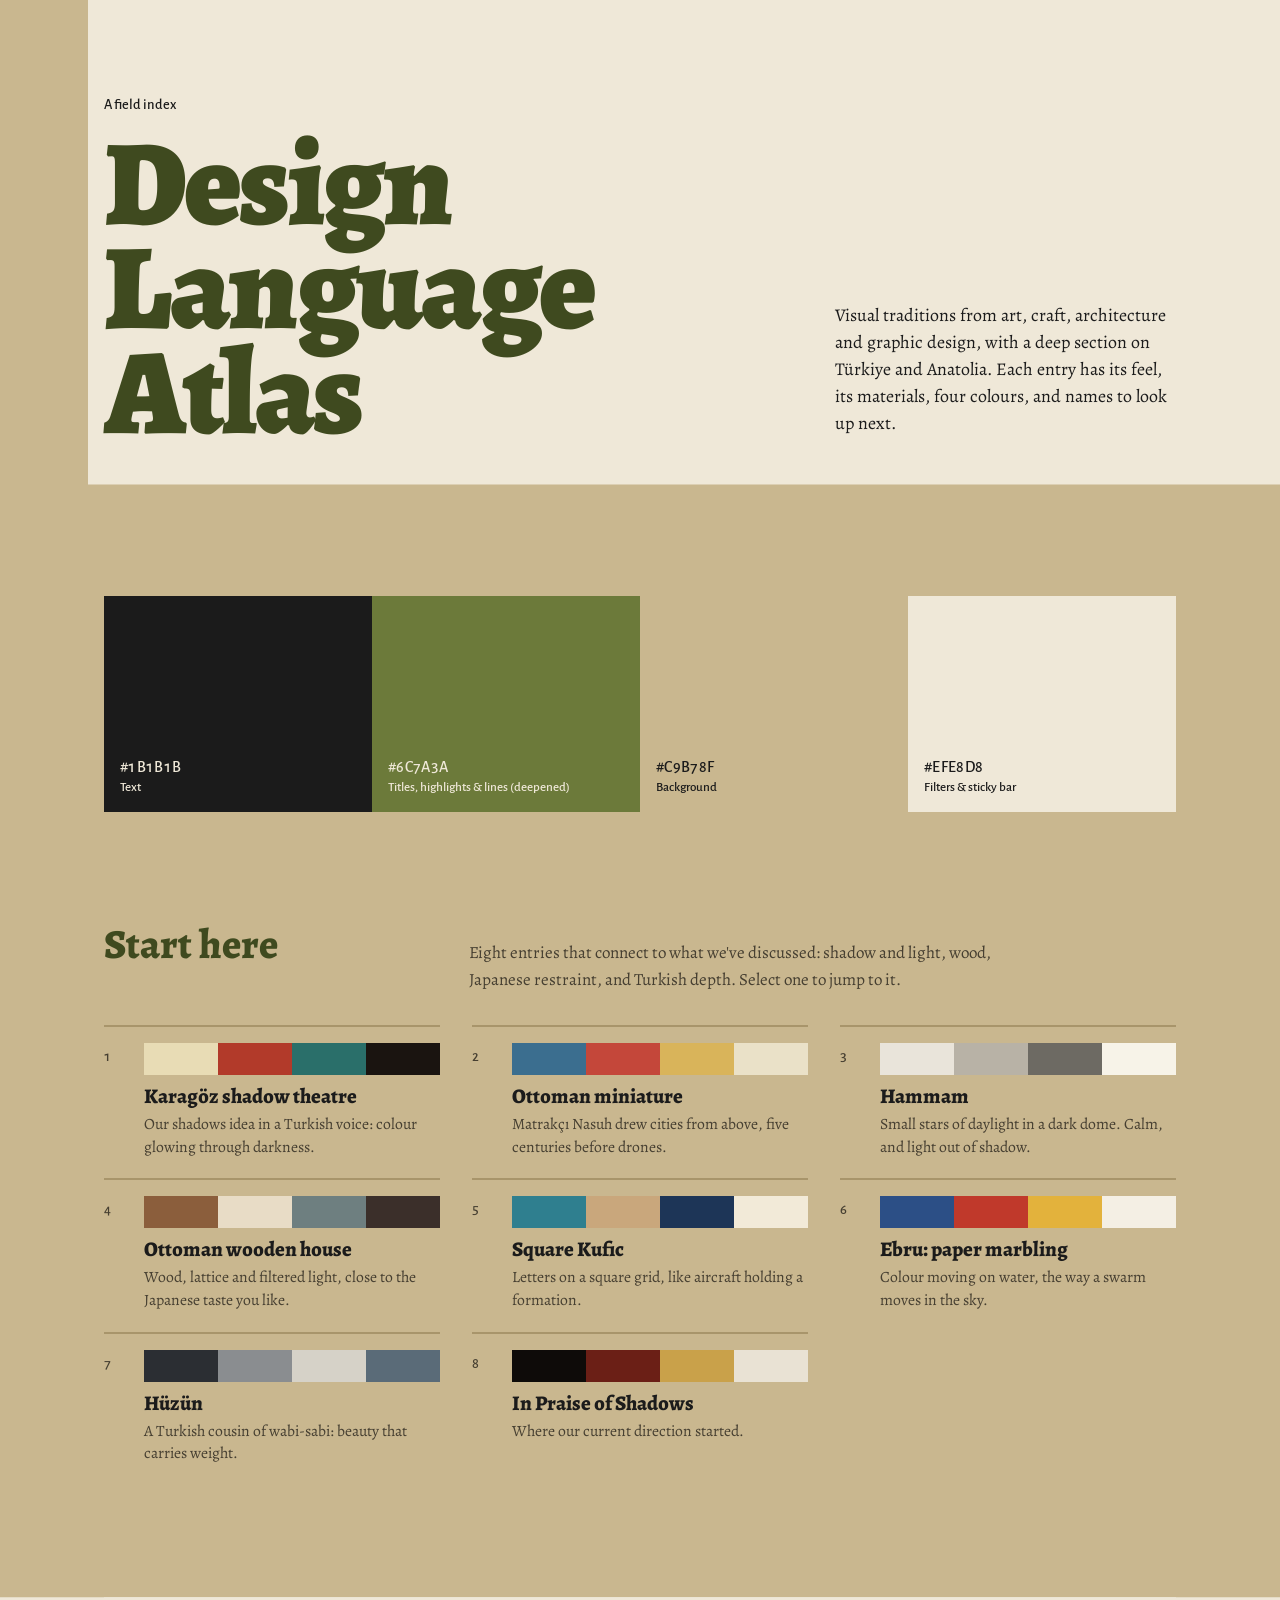
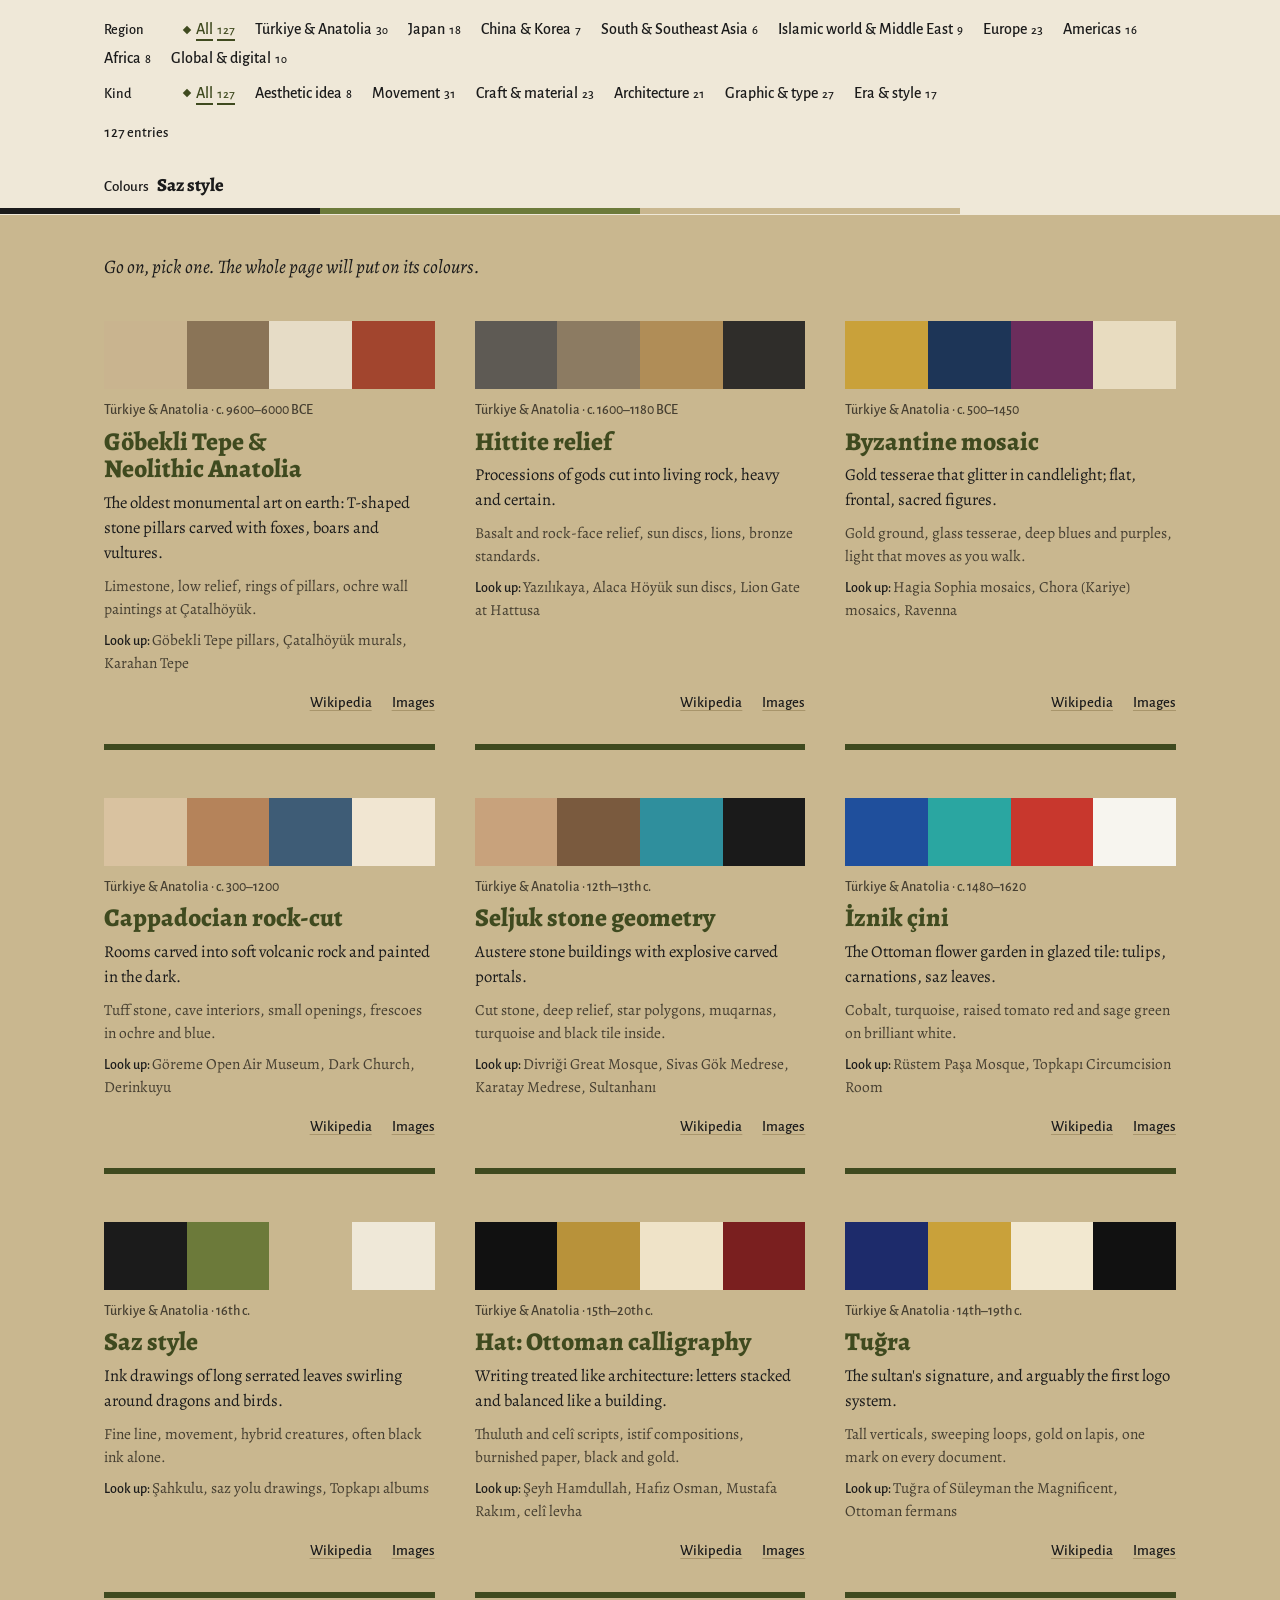
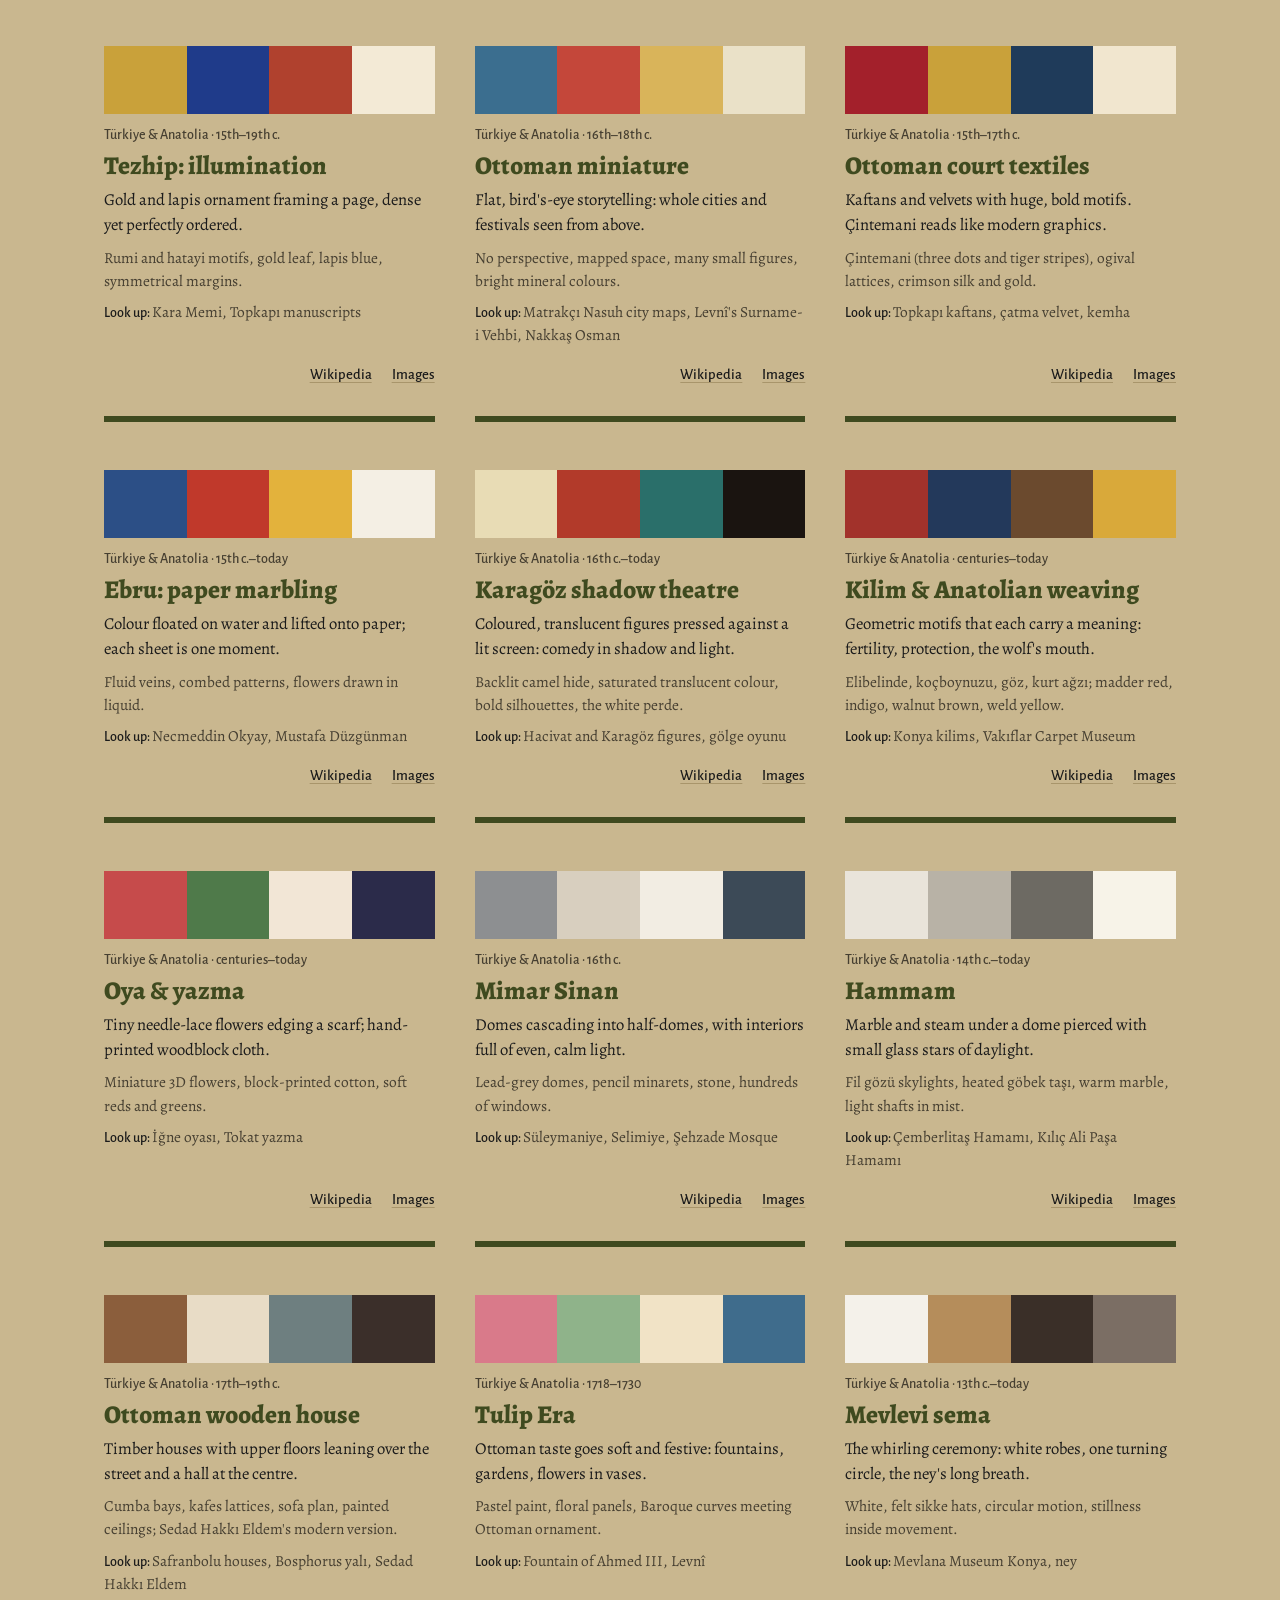
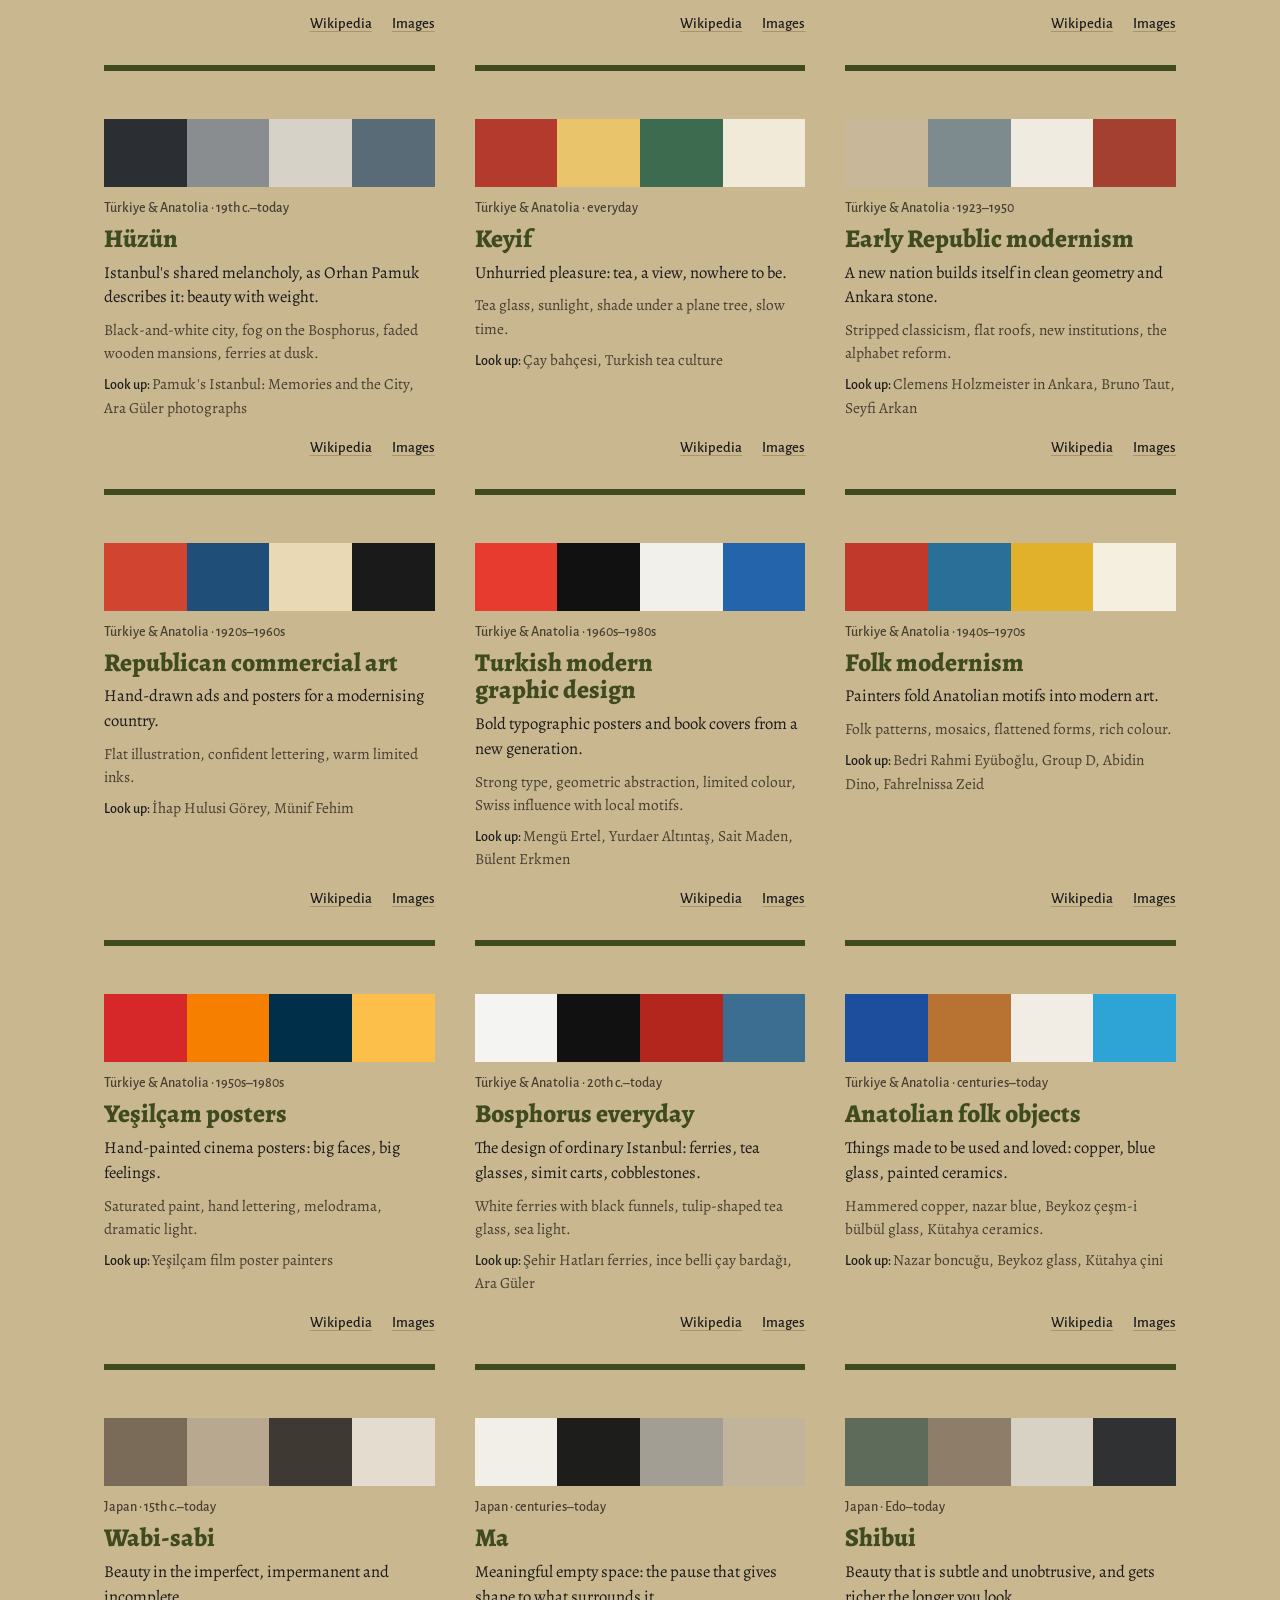
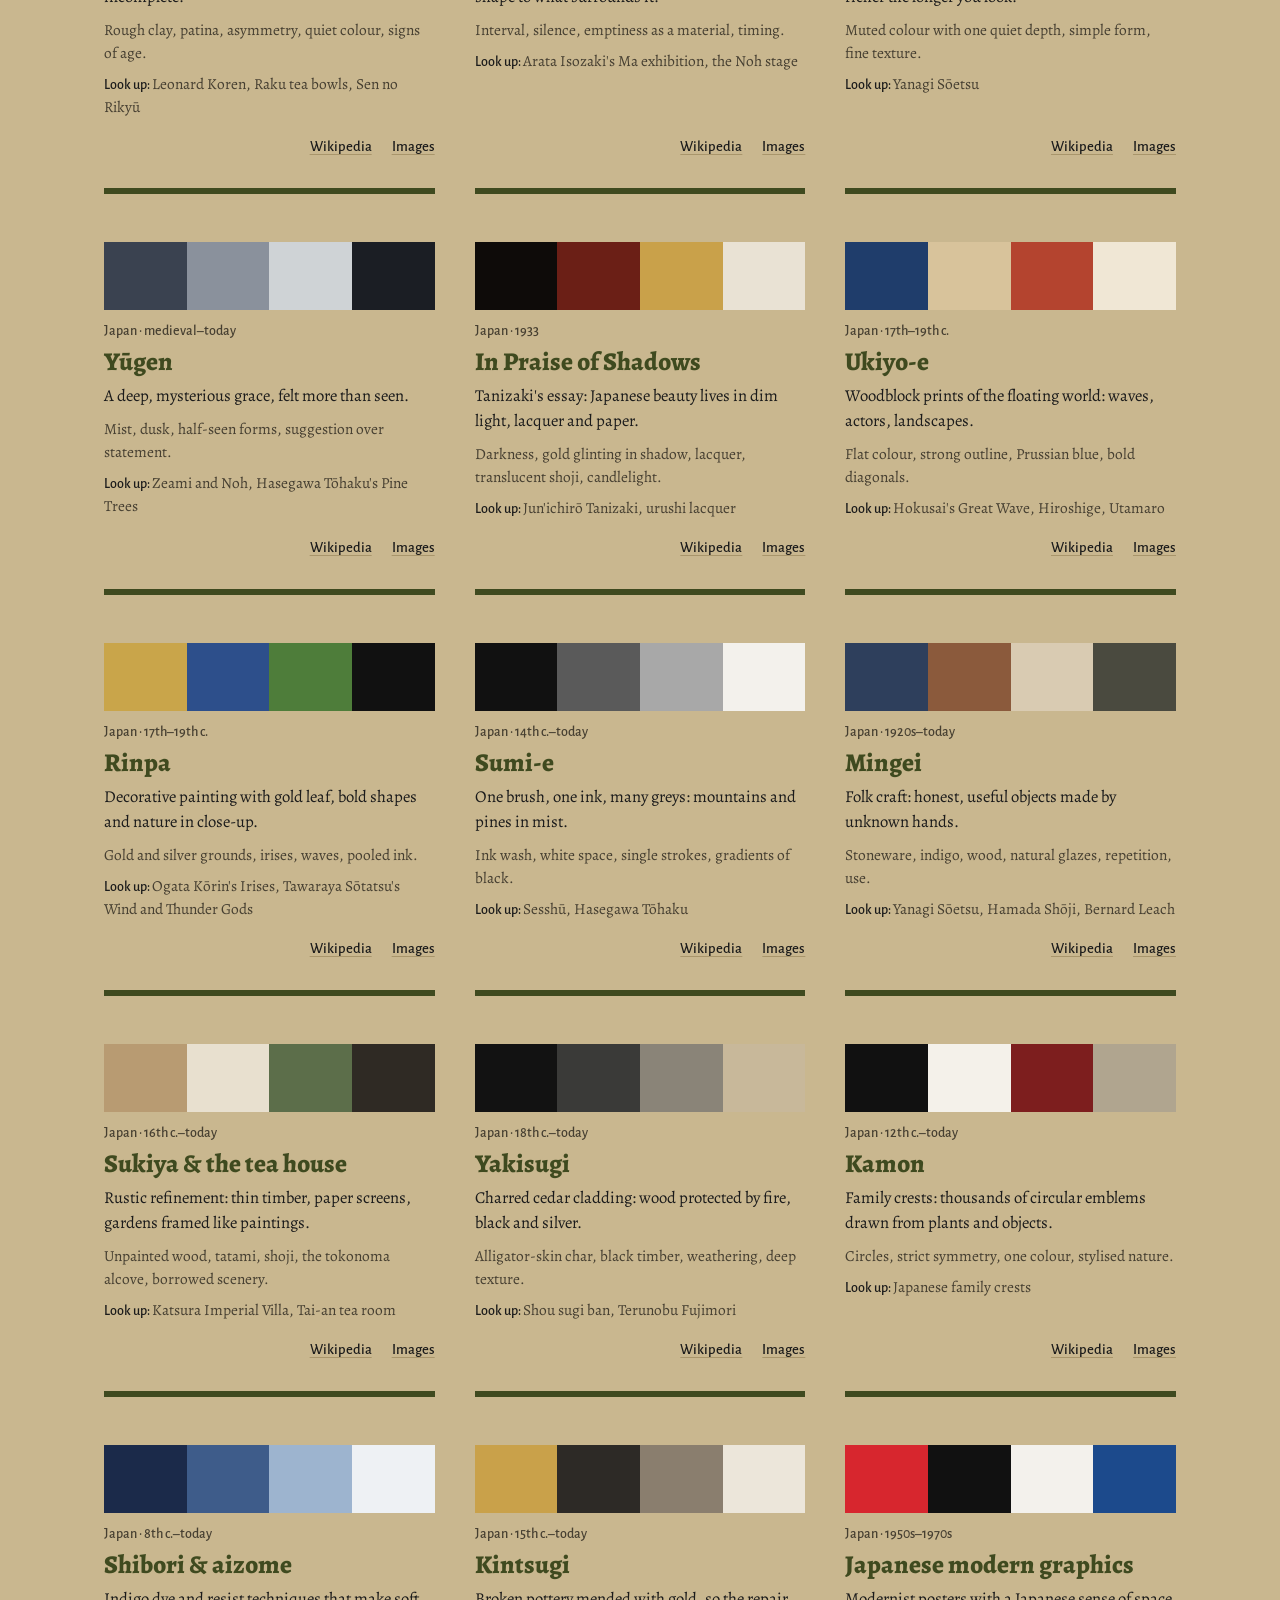
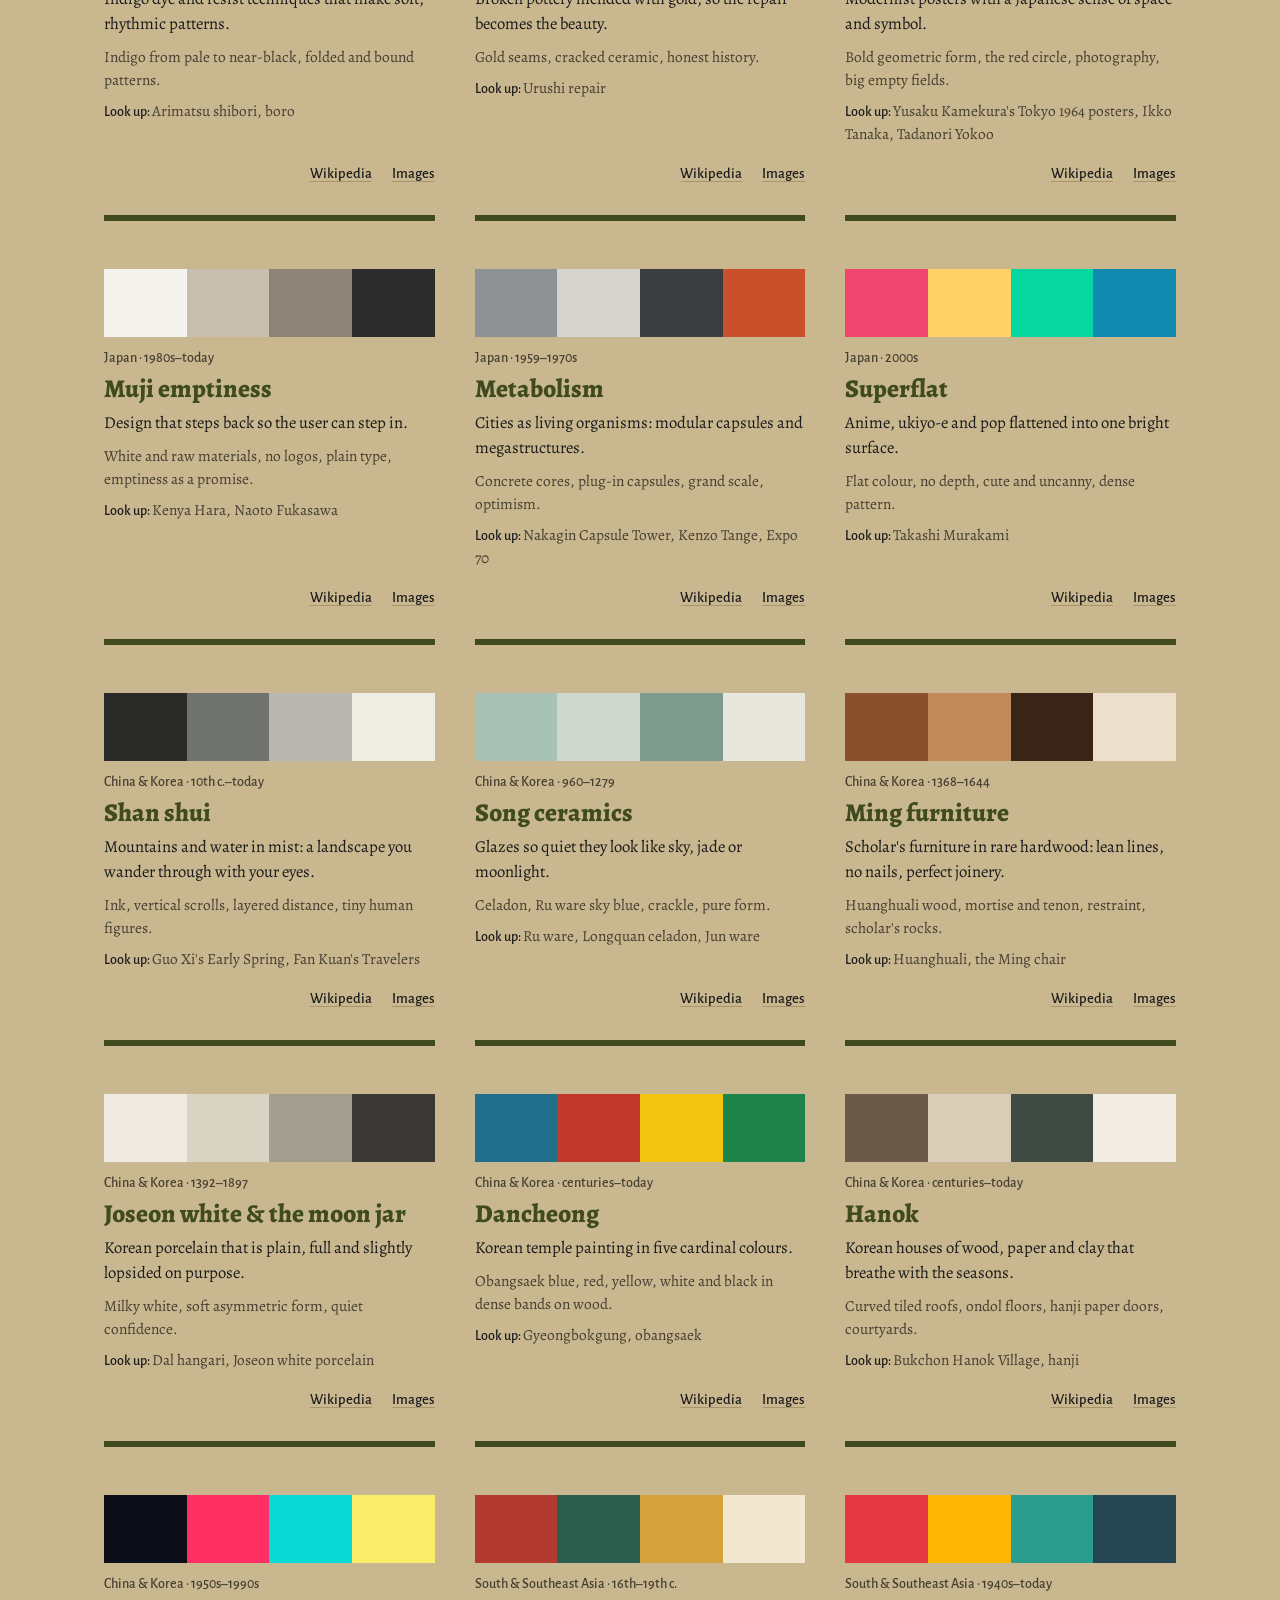
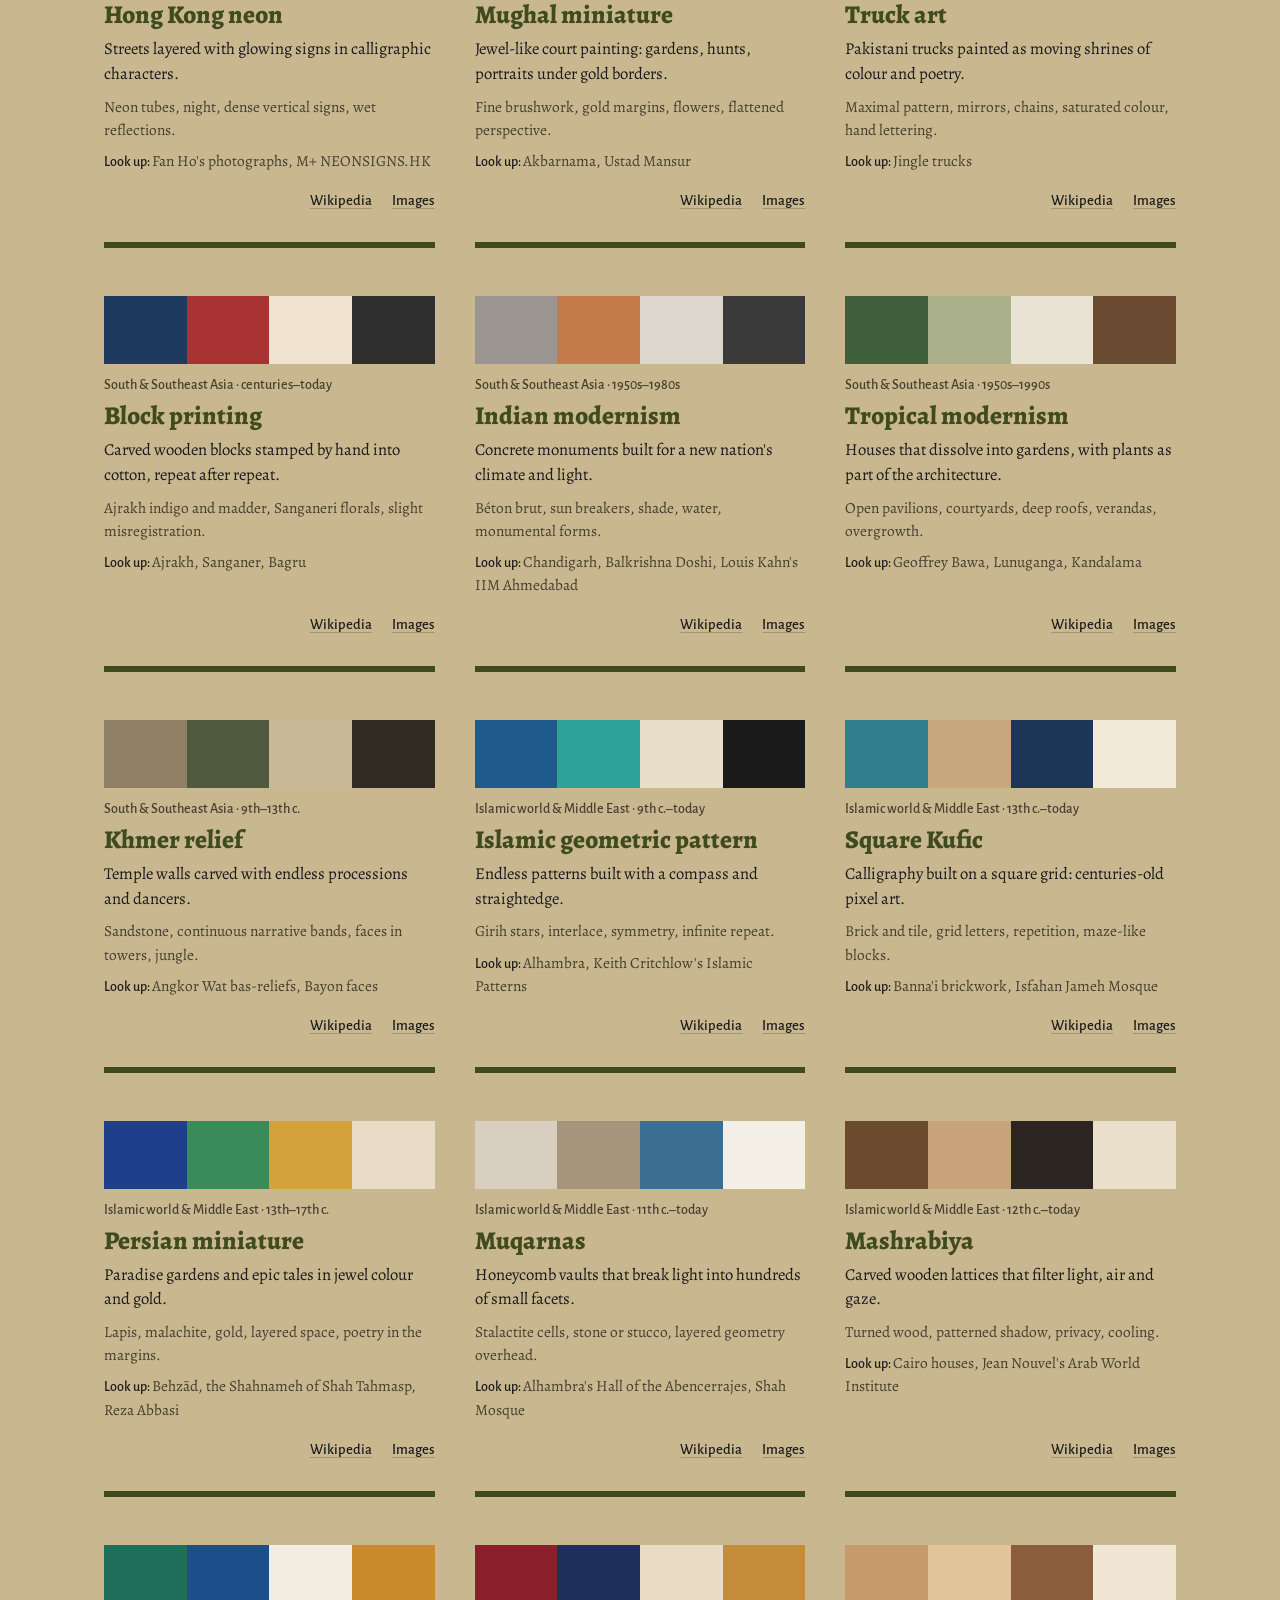
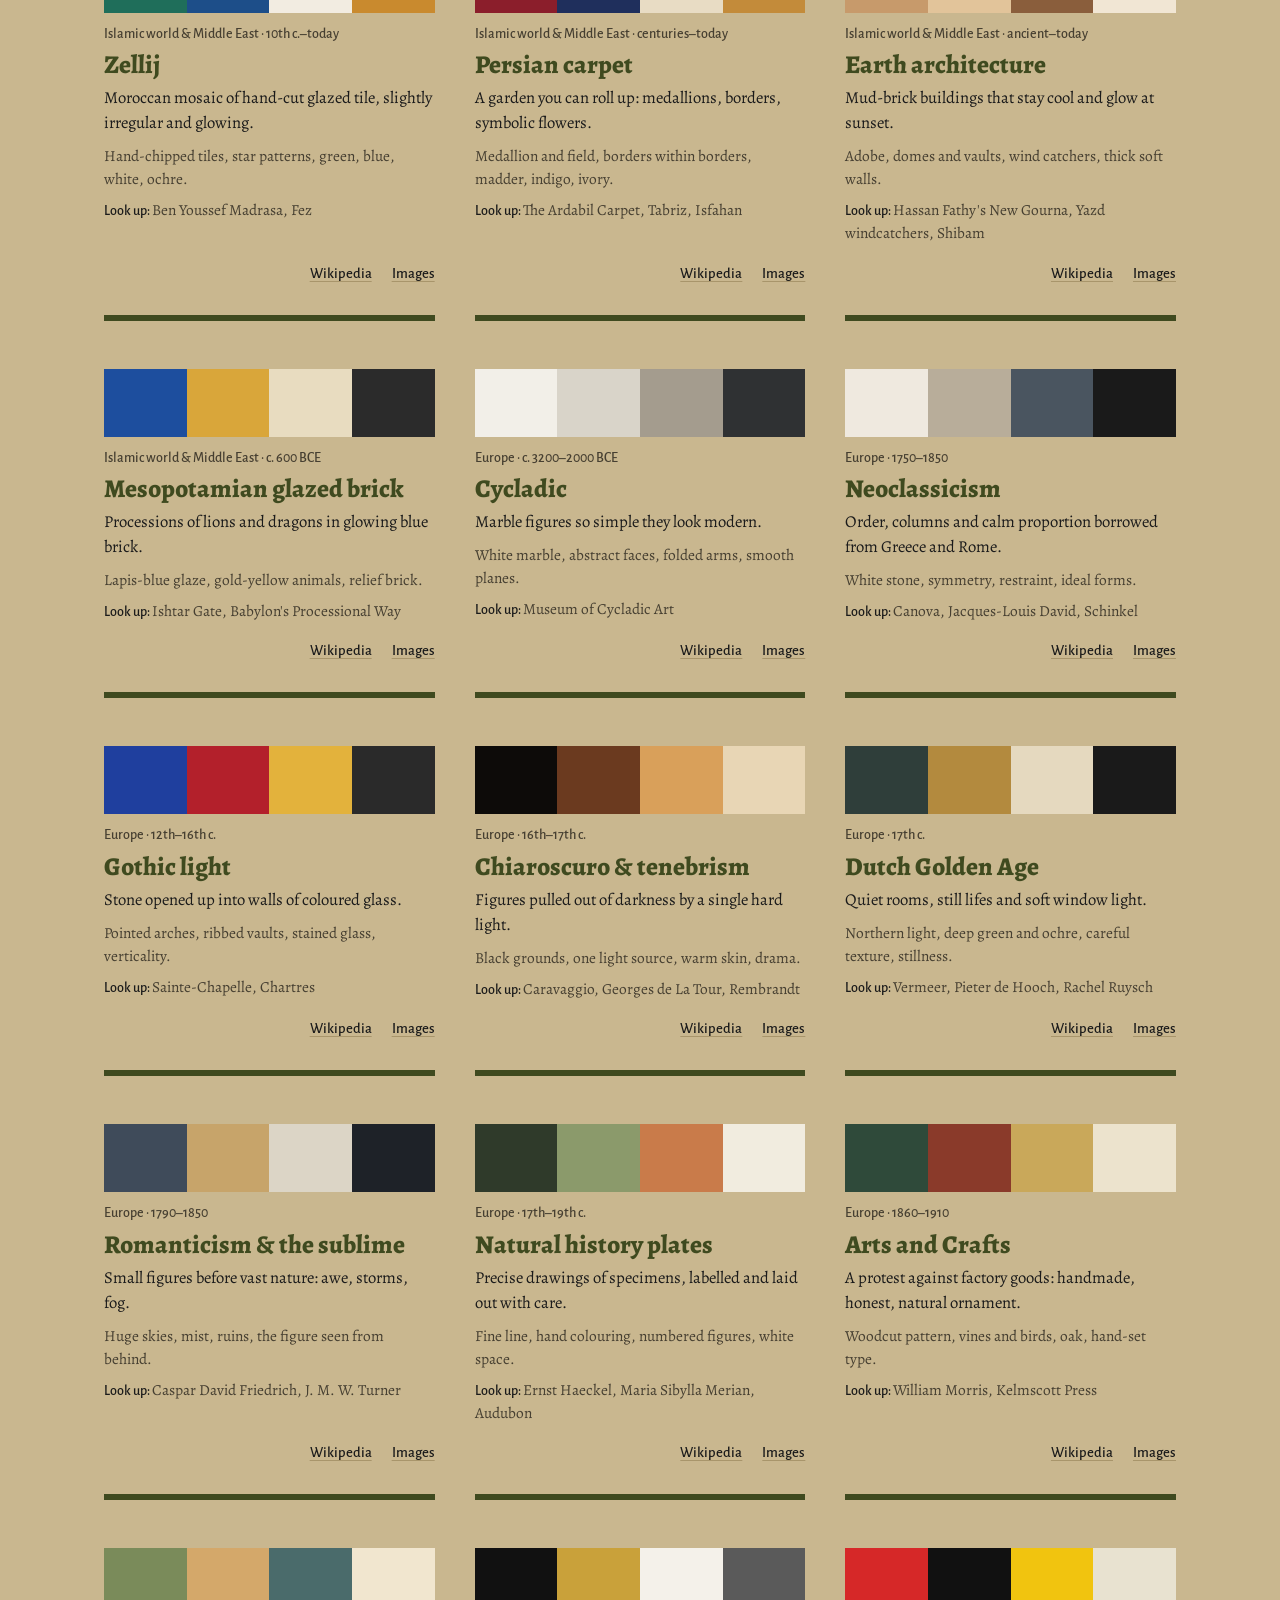
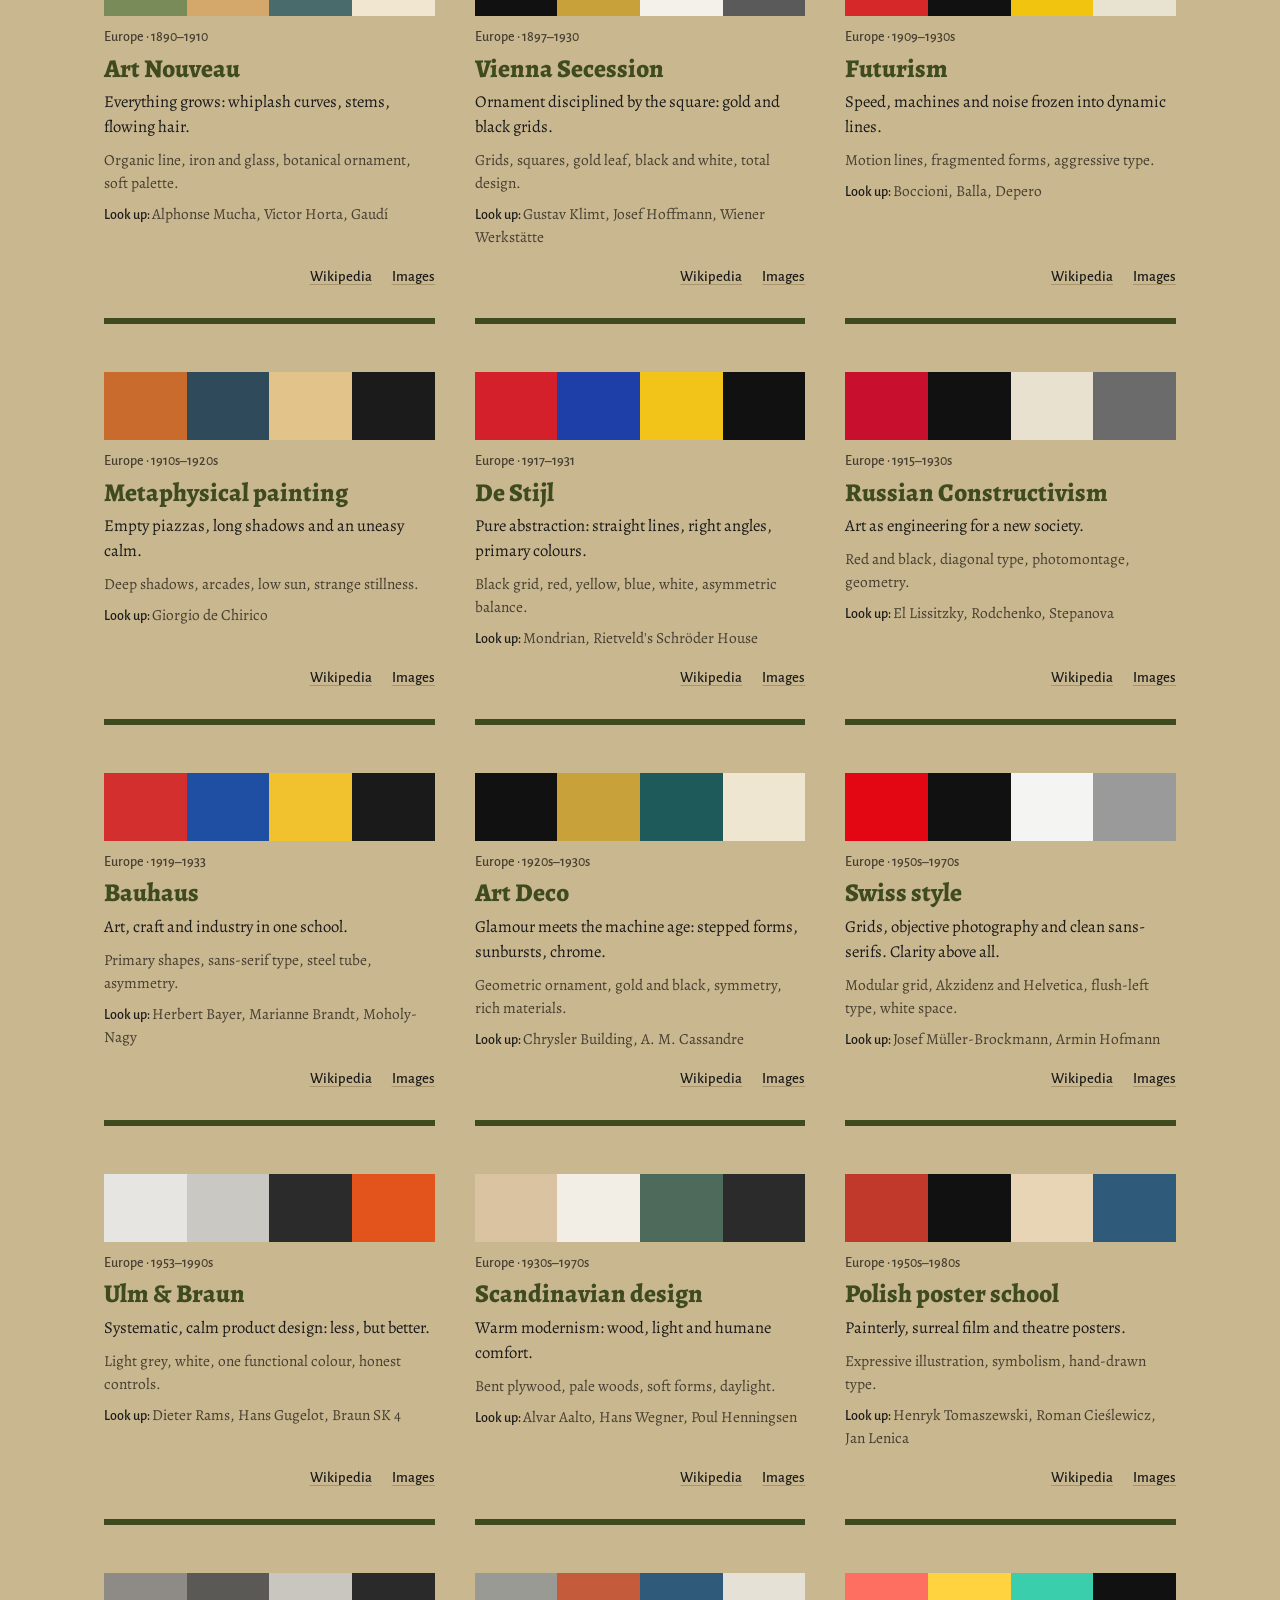
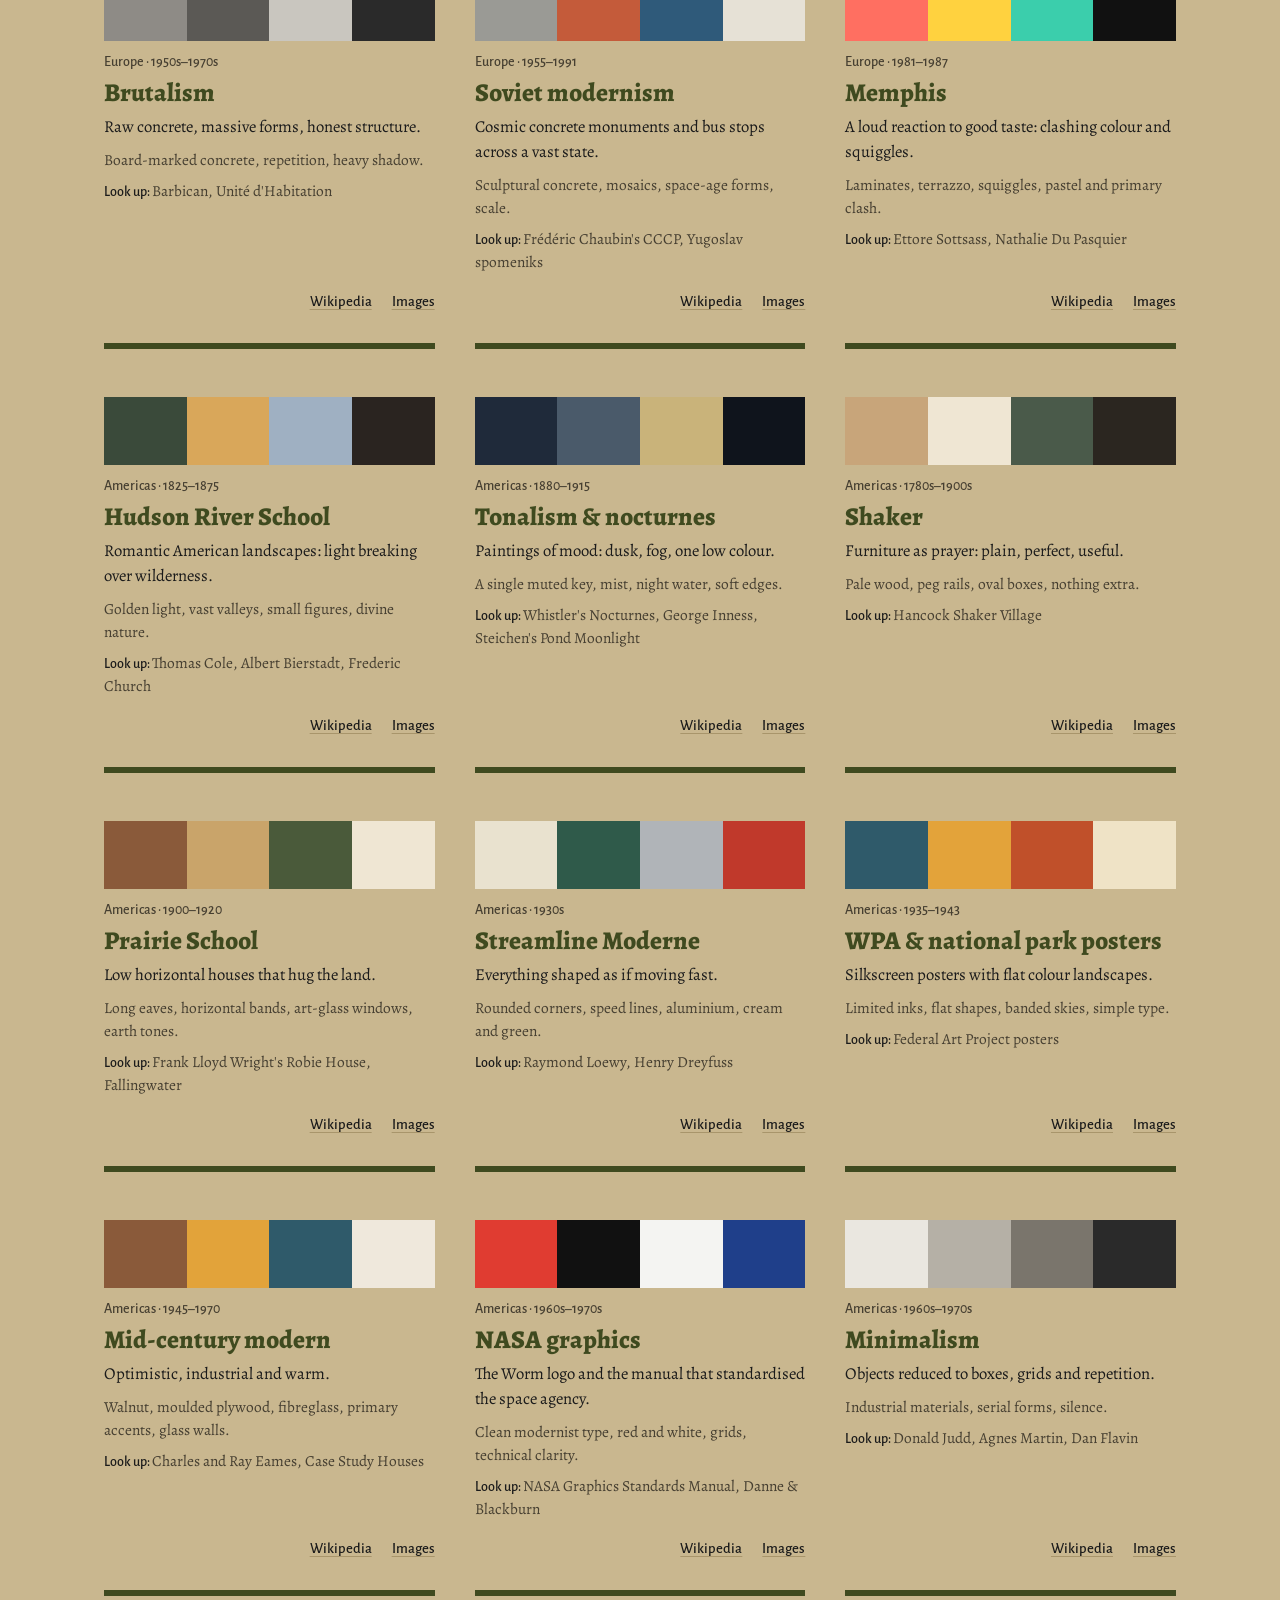
==== index.html @ 3cc7e914 "first commit" ====
<!doctype html>
<html lang="en">
<head>
<meta charset="utf-8">
<meta name="viewport" content="width=device-width, initial-scale=1">
<title>Design Language Atlas</title>
<link rel="preconnect" href="https://fonts.googleapis.com">
<link rel="preconnect" href="https://fonts.gstatic.com" crossorigin>
<link rel="stylesheet" href="https://fonts.googleapis.com/css2?family=Alegreya:wght@400;800;900&family=Alegreya+Sans:wght@500&display=swap">
<link rel="stylesheet" href="style.css?v=20261003c">
</head>
<body>


<div class="wrap">
  <header class="intro">
    <p class="eyebrow">A field index</p>
    <h1>Design Language Atlas</h1>
    <p>Visual traditions from art, craft, architecture and graphic design, with a deep section on Türkiye and Anatolia. Each entry has its feel, its materials, four colours, and names to look up next.</p>
  </header>

  <section class="band" aria-label="Current palette">
    <div class="band-swatches" id="band"></div>
  </section>

  <section class="shelf" aria-labelledby="shelf-title">
    <div class="shelf-head">
      <h2 id="shelf-title">Start here</h2>
      <p>Eight entries that connect to what we've discussed: shadow and light, wood, Japanese restraint, and Turkish depth. Select one to jump to it.</p>
    </div>
    <ul class="picks" id="picks"></ul>
  </section>

  <section class="browse" aria-label="All entries">
    <div class="controls">
      <div class="row" id="regions" role="group" aria-label="Region"><span class="row-label">Region</span></div>
      <div class="row" id="kinds" role="group" aria-label="Kind"><span class="row-label">Kind</span></div>
      <div class="count-row">
        <span class="count" id="count" aria-live="polite"></span>
      </div>
    </div>
    <!-- Sits under the filters, then sticks to the top while you scroll the entries -->
    <div class="bar" id="bar">
      <div class="bar-inner">
        <div class="bar-left">
          <span class="bar-palette"><span class="bar-label">Colours</span> <b id="palette-name">Saz style</b></span>
          <button type="button" class="bar-btn" id="bar-filters-btn" aria-expanded="false" aria-controls="bar-filters">Filters</button>
          <button type="button" class="bar-btn" id="filters-reset" hidden>Reset filters</button>
        </div>
        <!-- Far from the Filters button on purpose, so the two are not mixed up on touch screens -->
        <button type="button" class="bar-btn" id="to-top">To top</button>
      </div>
      <div class="bar-filters" id="bar-filters" hidden>
        <div class="bar-filters-inner">
          <div class="row" id="regions2" role="group" aria-label="Region"><span class="row-label">Region</span></div>
          <div class="row" id="kinds2" role="group" aria-label="Kind"><span class="row-label">Kind</span></div>
          <div class="count-row"><span class="count" id="count2"></span></div>
        </div>
      </div>
      <div class="rail" id="rail" aria-hidden="true"></div>
    </div>
    <p class="hint">Go on, pick one. The whole page will put on its colours.</p>
    <ul class="grid" id="grid"></ul>
    <p class="empty" id="empty" hidden>Nothing matches. <button type="button" id="reset">Clear filters</button></p>
  </section>

  <section class="more" aria-labelledby="more-title">
    <h2 id="more-title">Keep exploring</h2>
    <div class="more-cols">
      <div>
        <h3>Collections and boards</h3>
        <ul>
          <li><a href="https://www.are.na" target="_blank" rel="noopener">Are.na</a><span>Slow, research-style mood boards. Follow channels by designers you like.</span></li>
          <li><a href="https://www.cosmos.so" target="_blank" rel="noopener">Cosmos</a><span>Visual bookmarking with good taste in its feeds.</span></li>
          <li><a href="https://publicdomainreview.org" target="_blank" rel="noopener">The Public Domain Review</a><span>Odd and beautiful historical images, all free to use.</span></li>
          <li><a href="https://artsandculture.google.com" target="_blank" rel="noopener">Google Arts &amp; Culture</a><span>High-resolution museum collections, including many Turkish museums.</span></li>
          <li><a href="https://www.metmuseum.org/art/collection" target="_blank" rel="noopener">The Met collection</a><span>Open-access images; strong Islamic and Japanese departments.</span></li>
          <li><a href="https://collection.cooperhewitt.org" target="_blank" rel="noopener">Cooper Hewitt collection</a><span>Design objects, textiles and posters, searchable by colour.</span></li>
        </ul>
      </div>
      <div>
        <h3>Type and graphics</h3>
        <ul>
          <li><a href="https://fontsinuse.com" target="_blank" rel="noopener">Fonts In Use</a><span>Real typography archived by era, style and industry.</span></li>
          <li><a href="https://oa.letterformarchive.org" target="_blank" rel="noopener">Letterform Archive Online</a><span>Posters, specimens and manuals scanned at high resolution.</span></li>
          <li><a href="https://en.wikipedia.org/wiki/List_of_art_movements" target="_blank" rel="noopener">Wikipedia: list of art movements</a><span>A long, plain list to wander.</span></li>
          <li><a href="https://aesthetics.fandom.com" target="_blank" rel="noopener">Aesthetics Wiki</a><span>Internet-era subcultural styles. Uneven, but full of names.</span></li>
        </ul>
      </div>
      <div>
        <h3>Türkiye</h3>
        <ul>
          <li><a href="https://saltresearch.org" target="_blank" rel="noopener">SALT Research</a><span>Huge digital archive of Turkish architecture, photography and graphic design.</span></li>
          <li><a href="https://www.peramuzesi.org.tr" target="_blank" rel="noopener">Pera Museum</a><span>Orientalist painting, Kütahya tiles, Anatolian weights and measures.</span></li>
          <li><a href="https://www.istanbulmodern.org" target="_blank" rel="noopener">İstanbul Modern</a><span>Turkish modern and contemporary art and photography.</span></li>
        </ul>
      </div>
      <div>
        <h3>Books</h3>
        <ul>
          <li>In Praise of Shadows<span>Jun'ichirō Tanizaki</span></li>
          <li>Istanbul: Memories and the City<span>Orhan Pamuk, on hüzün</span></li>
          <li>My Name Is Red<span>Orhan Pamuk, a novel about Ottoman miniaturists</span></li>
          <li>The Grammar of Ornament<span>Owen Jones, 1856; includes a chapter on Turkish ornament</span></li>
          <li>Wabi-Sabi for Artists, Designers, Poets &amp; Philosophers<span>Leonard Koren</span></li>
          <li>Designing Design<span>Kenya Hara</span></li>
          <li>Less but Better<span>Dieter Rams</span></li>
          <li>Meggs' History of Graphic Design<span>Philip Meggs and Alston Purvis</span></li>
        </ul>
      </div>
    </div>
  </section>
</div>

<script src="data.js?v=20261003c"></script>
<script src="app.js?v=20261003c"></script>
</body>
</html>
---- style.css ----
/* Design Language Atlas, set like a page of hat.
   Burnished paper, dense black ink, and a great deal of empty space.
   One unit (--n, the nokta) measures everything. Olive (from the saz palette) appears only where you have chosen something.
   No boxes: entries are separated by space and a single rule. Colour samples are flat rectangles with no borders. */
:root {
  /* Saz style palette: ink #1b1b1b, olive #6c7a3a, parchment #c9b78f and #efe8d8 */
  --paper: #c9b78f;      /* saz parchment, dark: the page */
  --ink: #1b1b1b;        /* saz ink */
  --ink-2: #463f31;      /* thinned ink, still readable on the darker parchment */
  --hair: #a8956b;       /* hairline: parchment one shade down */
  --red: #3f4a1f;        /* saz olive, deepened to read on parchment: highlights (name kept so rules below stay the same) */
  --surface: var(--paper); /* what text sits on; re-pointed inside the filters */
  --title: #3f4a1f;      /* big titles carry the accent */
  --line: #3f4a1f;       /* the rule above every entry */
  --second: #efe8d8;     /* saz light parchment: the filter bar */
  --on-second: #1b1b1b;  /* text on the filter bar */
  --on-second-accent: #3f4a1f;
  --accent: #3f4a1f;     /* the vivid colour */

  --serif: "Alegreya", Georgia, serif;
  --sans: "Alegreya Sans", "Helvetica Neue", Arial, sans-serif;

  --n: 8px;              /* the unit */
  --gutter: clamp(calc(var(--n) * 2), 5vw, calc(var(--n) * 9));
  --maxw: 1200px;
  color-scheme: light;
}
/* When a palette is picked, the script sets only the role colours (--paper, --ink, --accent, --title, --second,
   --on-second, --on-second-accent), all taken from that palette's four colours. Everything else points at a role. */
:root.picked { --ink-2: var(--ink); --hair: var(--accent); --line: var(--accent); --red: var(--title); }

*, *::before, *::after { box-sizing: border-box; }
body { margin: 0; background: var(--paper); color: var(--ink); font: 400 1.0625rem/1.55 var(--serif); }
h1, h2, h3, p { margin: 0; }
h1, h2, h3 { font-weight: 800; text-wrap: balance; }
a { color: inherit; text-decoration: underline; text-decoration-color: var(--hair); text-decoration-thickness: 1px; text-underline-offset: 3px; }
a:hover { text-decoration-color: currentColor; }
a:focus-visible, button:focus-visible, input:focus-visible { outline: 2px solid var(--red); outline-offset: 2px; }

.wrap {
  max-width: var(--maxw); margin: 0 auto; padding-inline: var(--gutter);
  padding-block: 0 calc(var(--n) * 16);
  display: grid; gap: calc(var(--n) * 14);
}
.eyebrow { font: 500 .9rem/1.3 var(--sans); color: var(--ink-2); }

/* Title: one large mass of ink, the text set to its side and low, like a balanced istif */
.intro {
  position: relative; background: var(--second); color: var(--on-second);
  /* the block starts at the very top and runs all the way to the right edge of the window */
  padding: calc(var(--n) * 12) 0 calc(var(--n) * 5) calc(var(--n) * 2); margin-left: calc(var(--n) * -2);
  box-shadow: 0 0 0 100vmax var(--second); clip-path: inset(0 -100vmax 0 0);
}
.intro { display: grid; grid-template-columns: repeat(12, minmax(0, 1fr)); column-gap: calc(var(--n) * 3); row-gap: calc(var(--n) * 2); align-items: end; }
.intro .eyebrow { grid-column: 1 / -1; color: var(--on-second); }
.intro h1 { color: var(--on-second-accent); grid-column: 1 / span 8; font-size: clamp(3.4rem, 1.2rem + 8vw, 8.5rem); line-height: .86; letter-spacing: -.02em; font-weight: 900; }
.intro p:last-child { grid-column: 9 / -1; font-size: 1.12rem; line-height: 1.5; color: var(--on-second); padding-bottom: calc(var(--n) * 1); }
@media (max-width: 860px) {
  .intro h1, .intro p:last-child { grid-column: 1 / -1; }
}

/* Section heads */
.shelf { display: grid; gap: calc(var(--n) * 4); }
.shelf-head { display: grid; grid-template-columns: repeat(12, minmax(0, 1fr)); column-gap: calc(var(--n) * 3); row-gap: var(--n); align-items: baseline; }
.shelf-head h2 { grid-column: 1 / span 4; }
.shelf-head p { grid-column: 5 / span 6; color: var(--ink-2); }
@media (max-width: 860px) { .shelf-head h2, .shelf-head p { grid-column: 1 / -1; } }
.shelf-head h2, .more h2 { color: var(--title); }
.shelf-head h2, .more h2 { font-size: clamp(1.8rem, 1.3rem + 1.6vw, 2.6rem); line-height: 1; }

/* Colour samples: four flat rectangles, edge to edge, no borders */
.stripe, .pick-stripe { display: grid; grid-template-columns: repeat(4, 1fr); gap: 0; }
.stripe i, .pick-stripe i { display: flex; align-items: flex-end; min-width: 0; overflow: hidden; }
/* Hover a sample to read its hex codes */
.stripe i::after, .pick-stripe i::after {
  content: attr(data-hex); visibility: hidden; padding: 0 0 4px 6px;
  font: 500 .74rem/1 var(--sans); letter-spacing: .02em; text-transform: uppercase; font-variant-numeric: tabular-nums;
  color: var(--label, #1b1b1b); white-space: nowrap;
}
.stripe:hover i::after, .pick:hover .pick-stripe i::after { visibility: visible; }
.stripe { height: clamp(48px, 5.5vw, 68px); }
.pick-stripe { height: calc(var(--n) * 4); }



/* The active palette's four colours as the bottom edge of the sticky header */
.rail { height: 6px; display: grid; grid-template-columns: repeat(4, 1fr); margin-inline: calc(50% - 50vw); }  /* runs edge to edge */
.rail i { display: block; }

/* Sticky bar: the fourth colour, edged with all four palette colours. Sits under the filters and sticks from there. */
.bar {
  position: sticky; top: 0; z-index: 15;
  margin-top: calc(var(--n) * -5);  /* attach to the bottom of the filters (cancels the section gap) */
  /* full-width colour under a content-width bar */
  background: var(--second); color: var(--on-second);
  box-shadow: 0 0 0 100vmax var(--second); clip-path: inset(0 -100vmax);
  font: 500 .95rem/1.3 var(--sans);
}
.bar-inner { padding: calc(var(--n) * 1.5) 0; display: grid; grid-template-columns: 1fr auto; align-items: center; column-gap: calc(var(--n) * 8); }
.bar-left { display: flex; flex-wrap: wrap; align-items: center; gap: var(--n) calc(var(--n) * 3); min-width: 0; }
.bar-label { margin-right: 6px; }
.bar-palette b { font: 800 1.15rem/1.2 var(--serif); }
/* Big, well-spaced touch targets */
.bar-btn {
  min-height: 44px; padding: 0 calc(var(--n) * 2.5); cursor: pointer;
  font: 500 1rem/1 var(--sans); color: var(--on-second); background: transparent; border: 2px solid var(--on-second);
}
.bar-btn:hover, .bar-btn[aria-expanded="true"] { background: var(--on-second); color: var(--second); }
#regions, .card { scroll-margin-top: 80px; }
[hidden] { display: none !important; }
html { overflow-x: clip; }
/* Filters opened from the bar: same words, on the bar's colour */
.bar-filters { max-height: 60vh; overflow: auto; border-top: 2px solid var(--on-second); }
.bar-filters-inner { padding: calc(var(--n) * 2) 0; display: grid; gap: calc(var(--n) * 1.25); }

/* The active palette, large: four blocks edge to edge, each with its hex and its job on the page */
.band-swatches { display: grid; grid-template-columns: repeat(4, minmax(0, 1fr)); min-height: clamp(150px, 24vh, 240px); }
.band-cell { display: flex; flex-direction: column; justify-content: flex-end; gap: 2px; padding: calc(var(--n) * 2); min-width: 0; }
.band-cell b { font: 500 1rem/1.2 var(--sans); letter-spacing: .02em; font-variant-numeric: tabular-nums; }
.band-cell span { font: 500 .82rem/1.3 var(--sans); }
@media (max-width: 600px) { .band-swatches { grid-template-columns: repeat(2, minmax(0, 1fr)); } .band-cell { min-height: 110px; } }

/* Start here: an index, not tiles */
.picks { list-style: none; margin: 0; padding: 0; display: grid; grid-template-columns: repeat(auto-fill, minmax(min(100%, 280px), 1fr)); column-gap: calc(var(--n) * 4); counter-reset: pick; }
.picks li { border-top: 2px solid var(--hair); counter-increment: pick; }
.pick {
  width: 100%; display: grid; grid-template-columns: calc(var(--n) * 4) 1fr; column-gap: var(--n); row-gap: calc(var(--n) * 1.25);
  padding: calc(var(--n) * 2) 0 calc(var(--n) * 2.5); text-align: left; cursor: pointer;
  background: none; border: 0; color: var(--ink); font: inherit;
}
.pick::before { content: counter(pick); grid-row: 1 / span 2; font: 500 .9rem/1.9 var(--sans); color: var(--ink-2); font-variant-numeric: tabular-nums; }
.pick-stripe { grid-column: 2; }
.pick-body { grid-column: 2; display: grid; gap: calc(var(--n) * .5); min-width: 0; }
.pick-body b { font: 800 1.3rem/1.15 var(--serif); }
.pick-body span { color: var(--ink-2); font-size: .98rem; line-height: 1.45; }
.pick:hover .pick-body b { text-decoration: underline; text-decoration-thickness: 1px; text-underline-offset: 4px; }

/* Filters: words, not buttons. The chosen one is in its own palette colour, underlined and marked with a dot. */
.browse { display: grid; gap: calc(var(--n) * 5); }
.controls {
  display: grid; gap: calc(var(--n) * 1.25); position: relative; z-index: 1;
  padding: calc(var(--n) * 2.5) 0;
  /* full-width band in the palette's fourth colour; text colours are re-pointed so they read on it */
  background: var(--second); box-shadow: 0 0 0 100vmax var(--second); clip-path: inset(0 -100vmax);
  color: var(--ink);
}
/* Anything sitting on the bar colour reads its text and highlights from the bar's pair of colours */
.controls, .bar-filters { --surface: var(--second); --ink: var(--on-second); --ink-2: var(--on-second); --red: var(--on-second-accent); }
.row { display: flex; flex-wrap: wrap; column-gap: calc(var(--n) * 2.5); row-gap: calc(var(--n) * .5); align-items: baseline; }
.row-label { font: 500 .9rem/1.3 var(--sans); color: var(--ink-2); width: calc(var(--n) * 9); flex: none; }
.chip {
  position: relative; background: none; border: 0; padding: 2px 0; cursor: pointer;
  font: 500 1rem/1.3 var(--sans); color: var(--ink-2);
}
.chip:hover { color: var(--ink); }
.chip small { margin-left: 4px; font-size: .78rem; font-variant-numeric: tabular-nums; }
.chip[aria-pressed="true"] { color: var(--red); text-decoration: underline; text-decoration-thickness: 2px; text-underline-offset: 5px; }
.chip[aria-pressed="true"]::before {
  content: ""; position: absolute; left: -12px; top: 50%; width: 6px; height: 6px; margin-top: -3px;
  background: var(--red); transform: rotate(45deg);
}
.count-row { padding-top: var(--n); display: flex; flex-wrap: wrap; gap: calc(var(--n) * 1.5) calc(var(--n) * 4); align-items: baseline; justify-content: space-between; }

.count { font: 500 .9rem var(--sans); color: var(--ink-2); font-variant-numeric: tabular-nums; }

/* A line that invites people to pick */
.hint { font: italic 400 1.2rem/1.4 var(--serif); color: var(--ink); }

/* Entries: text on paper, one rule above each */
.grid { list-style: none; margin: 0; padding: 0; display: grid; grid-template-columns: repeat(auto-fill, minmax(min(100%, 300px), 1fr)); column-gap: calc(var(--n) * 5); row-gap: calc(var(--n) * 6); }
.card { min-width: 0; padding-bottom: calc(var(--n) * 4); border-bottom: 6px solid var(--line); display: grid; grid-template-rows: auto 1fr; gap: calc(var(--n) * 1.5); }
.card.flash .stripe { outline: 3px solid var(--ink); outline-offset: 4px; }

/* Cards can be picked: the page takes on their colours */
.card { cursor: pointer; }
.use { display: block; width: 100%; padding: 0; border: 0; background: none; cursor: pointer; }
.card.chosen .stripe { outline: 3px solid var(--ink); outline-offset: 4px; }

.card-body { display: flex; flex-direction: column; gap: var(--n); }
.meta { font: 500 .88rem/1.3 var(--sans); color: var(--ink-2); }
.card h3 { font-size: 1.6rem; line-height: 1.08; color: var(--title); }
.feel { font-size: 1.04rem; line-height: 1.5; }
.traits { font-size: .96rem; line-height: 1.5; color: var(--ink-2); }
.look { font-size: .96rem; line-height: 1.5; color: var(--ink-2); }
.look em { font: 500 .88rem var(--sans); font-style: normal; color: var(--ink); }
.links { display: flex; justify-content: flex-end; gap: calc(var(--n) * 2.5); font: 500 .92rem var(--sans); margin-top: auto; padding-top: calc(var(--n) * 1.5); }
.empty { color: var(--ink-2); padding: calc(var(--n) * 5) 0; }
.empty button { font: inherit; color: var(--red); background: none; border: 0; padding: 0; cursor: pointer; text-decoration: underline; text-underline-offset: 3px; }

/* Keep exploring */
.more { display: grid; gap: calc(var(--n) * 5); border-top: 3px solid var(--line); padding-top: calc(var(--n) * 5); }
.more-cols { display: grid; grid-template-columns: repeat(auto-fit, minmax(min(100%, 260px), 1fr)); gap: calc(var(--n) * 5) calc(var(--n) * 6); }
.more h3 { font: 500 .9rem/1.3 var(--sans); color: var(--ink-2); margin-bottom: calc(var(--n) * 1.5); }
.more ul { list-style: none; margin: 0; padding: 0; display: grid; gap: calc(var(--n) * 1.5); }
.more li { font-size: 1rem; line-height: 1.4; }
.more li span { display: block; color: var(--ink-2); font-size: .94rem; }
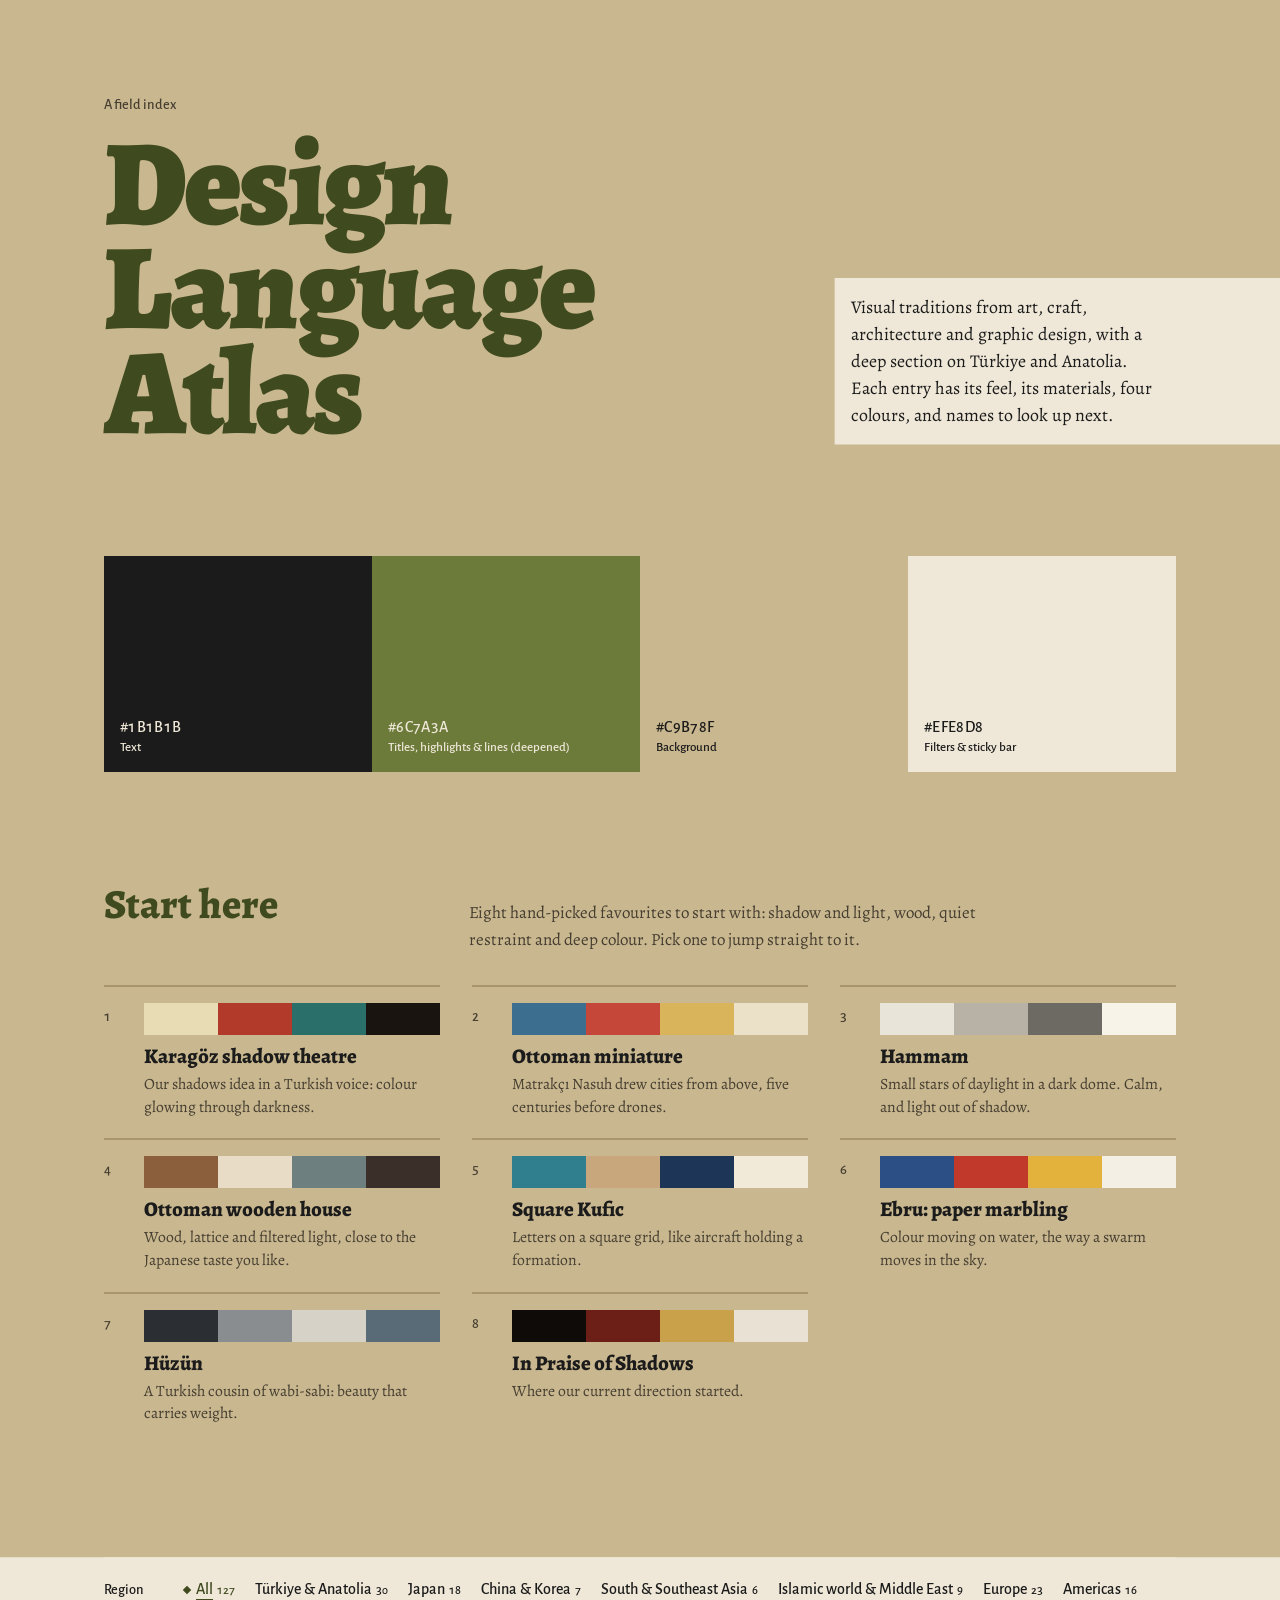
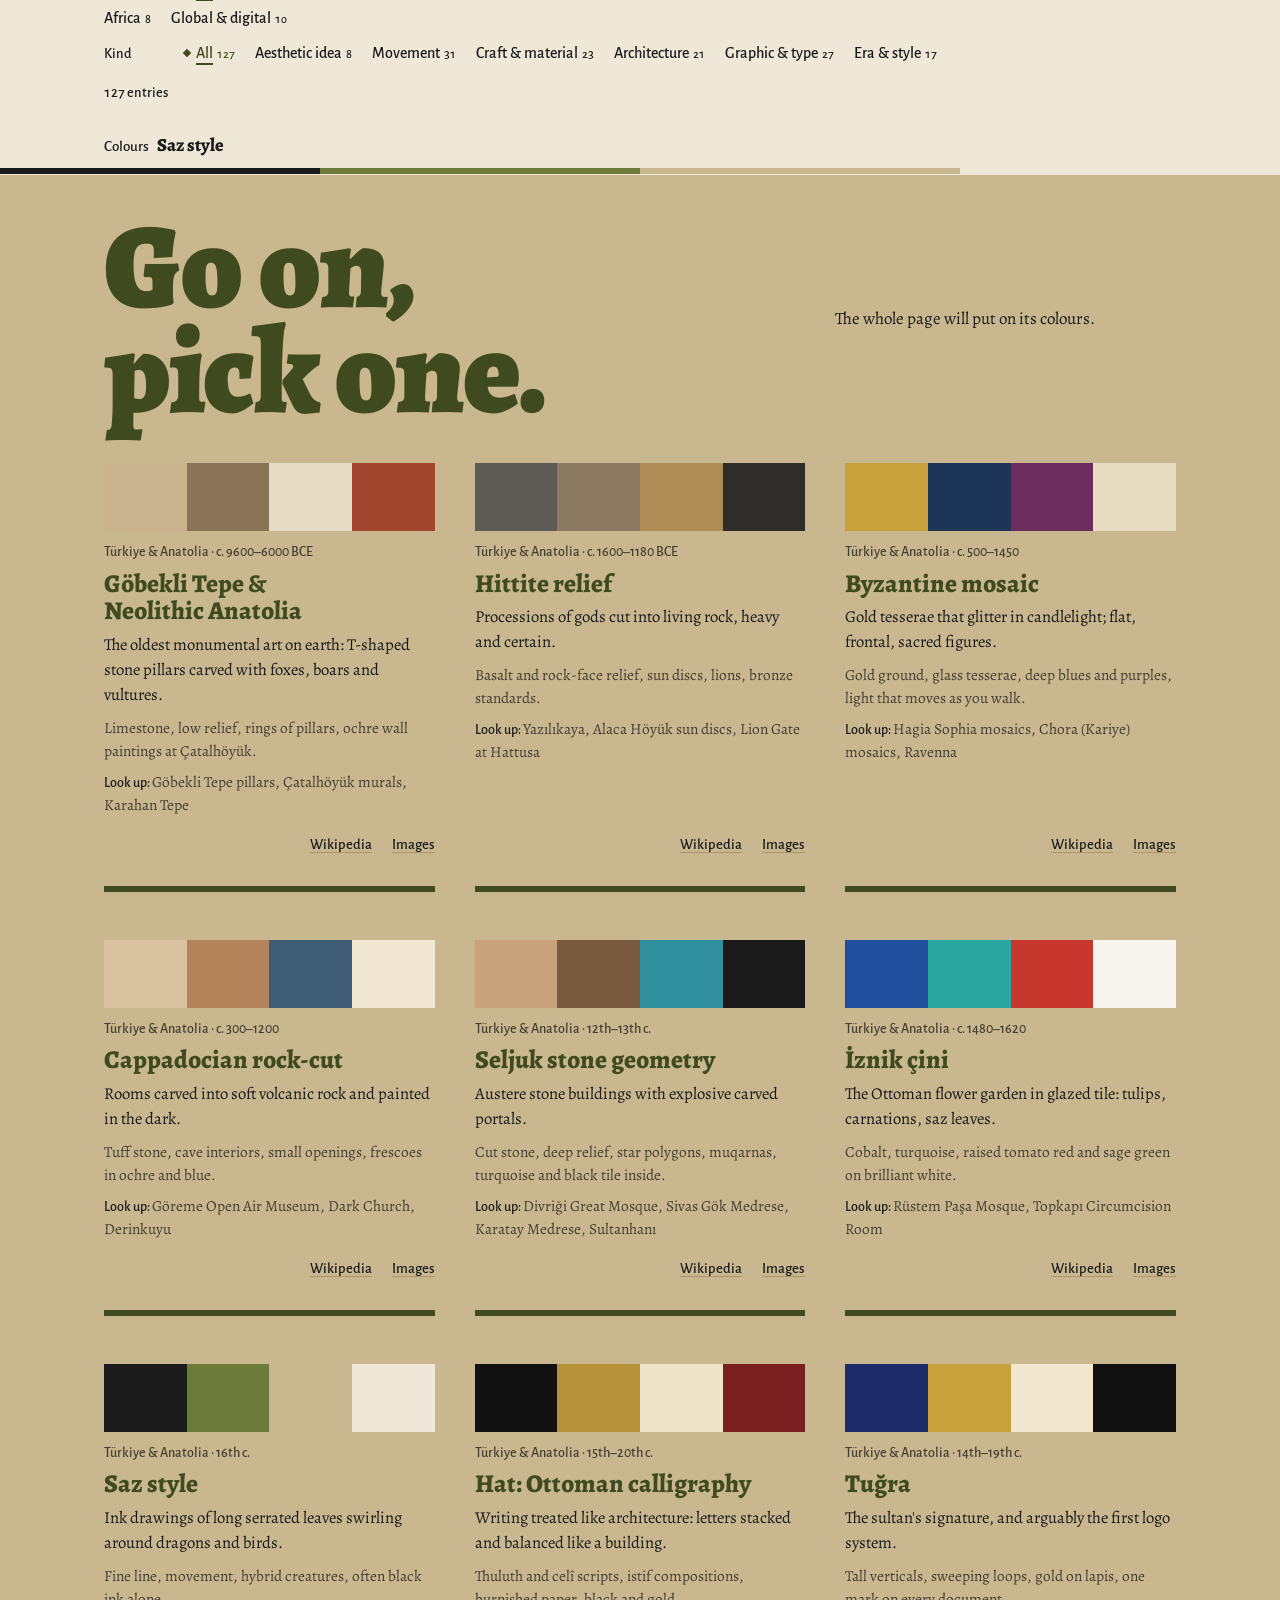
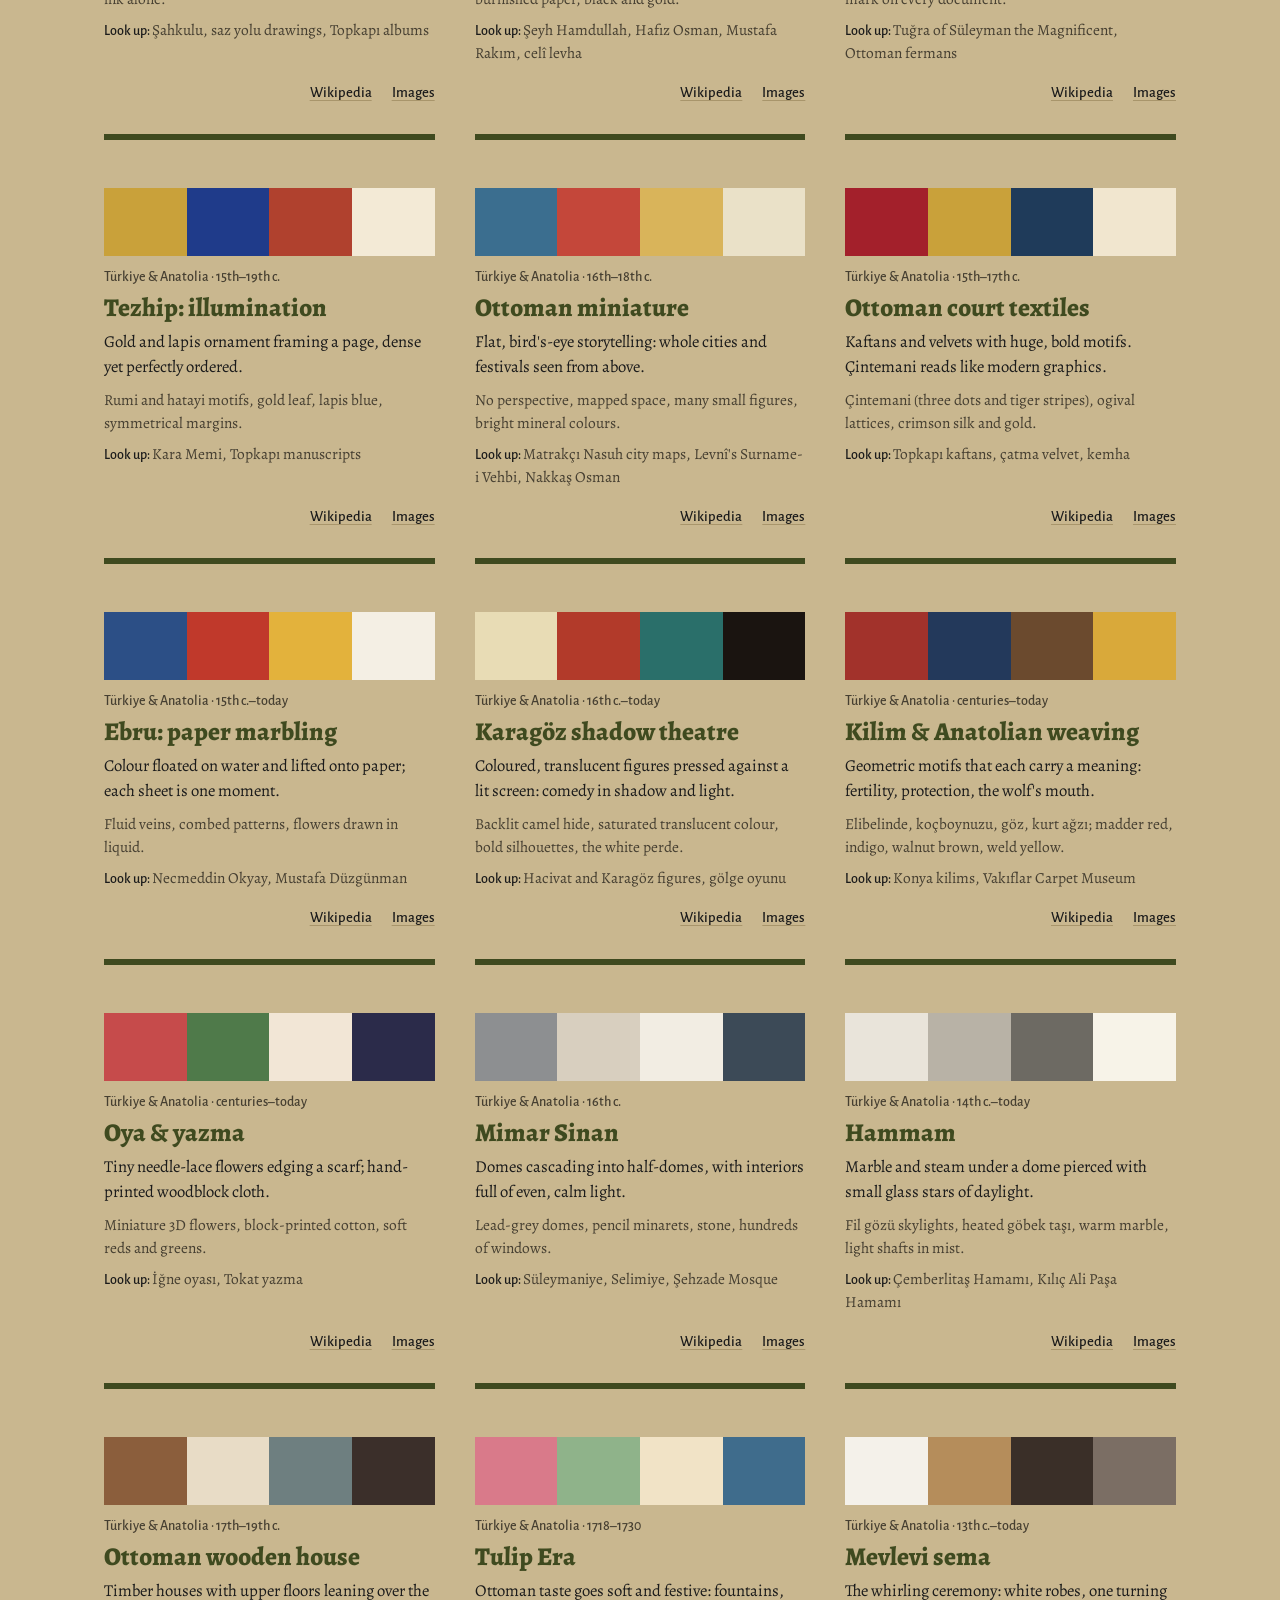
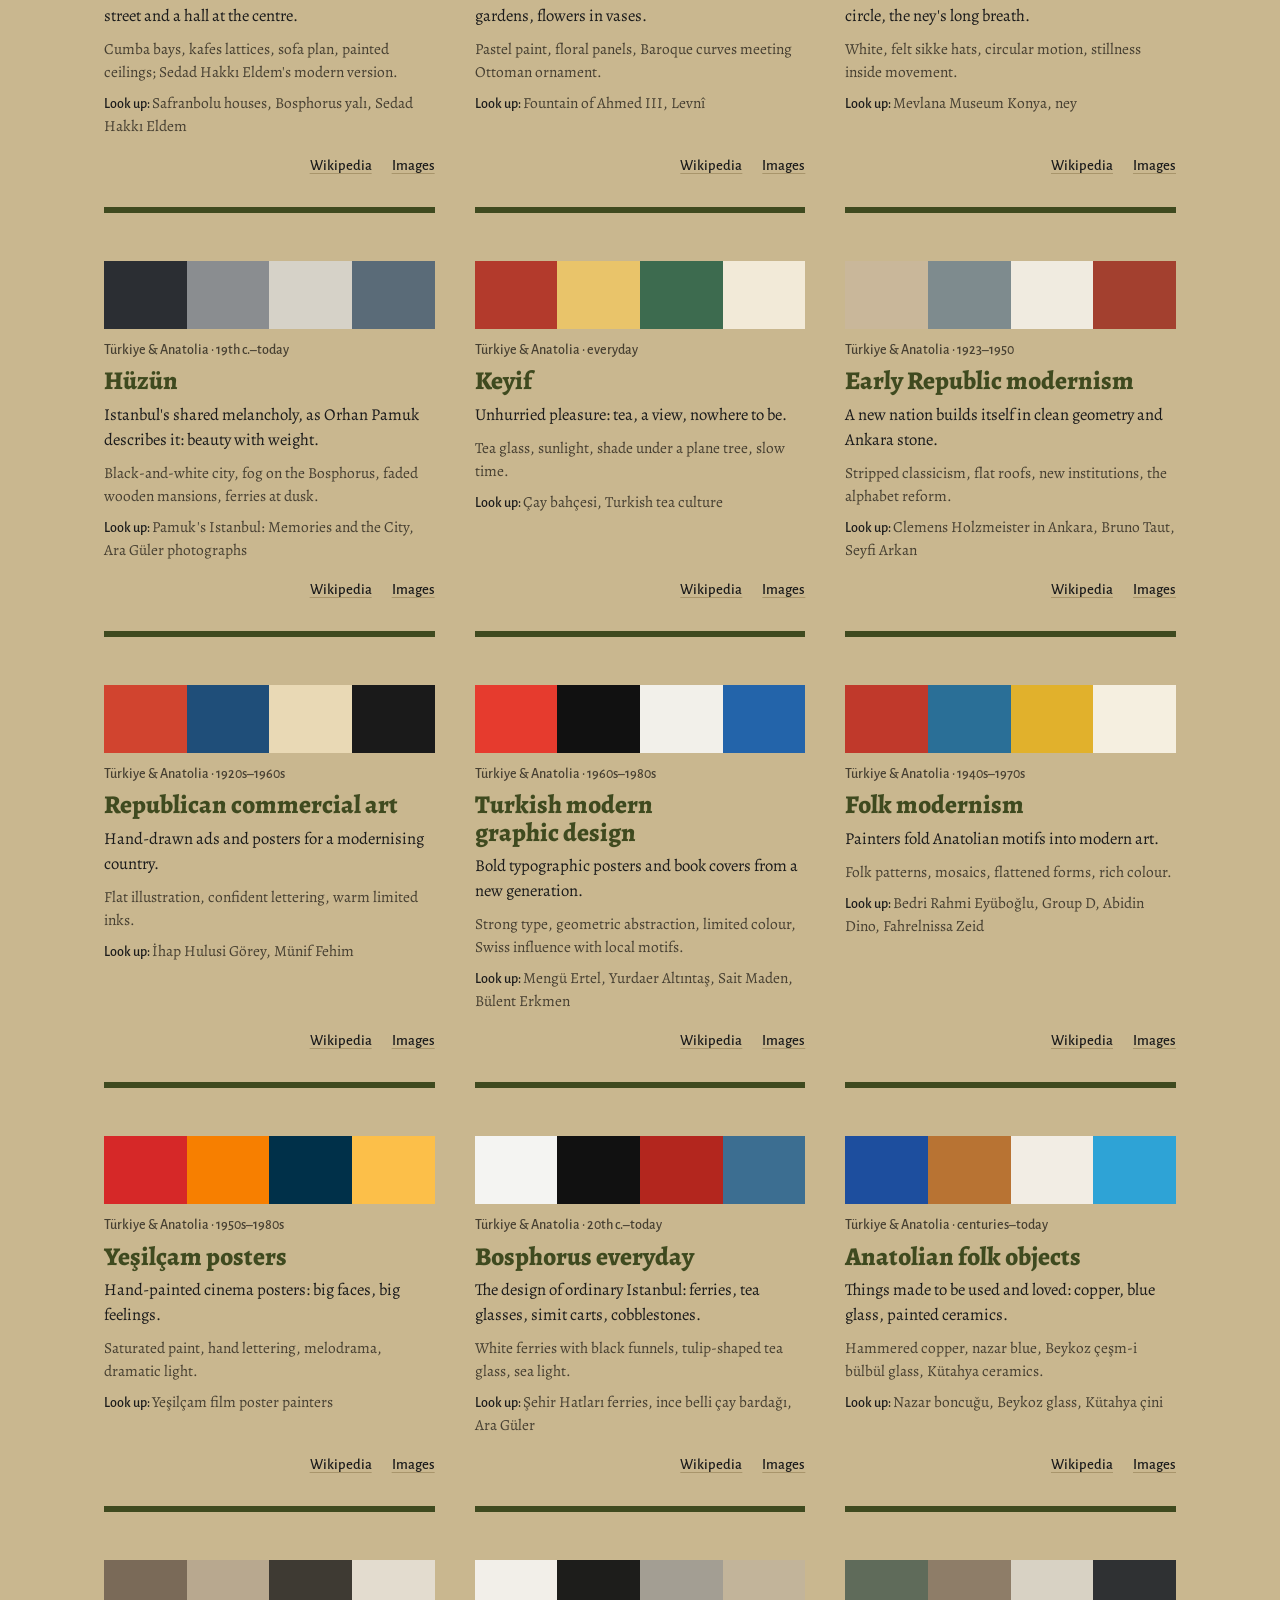
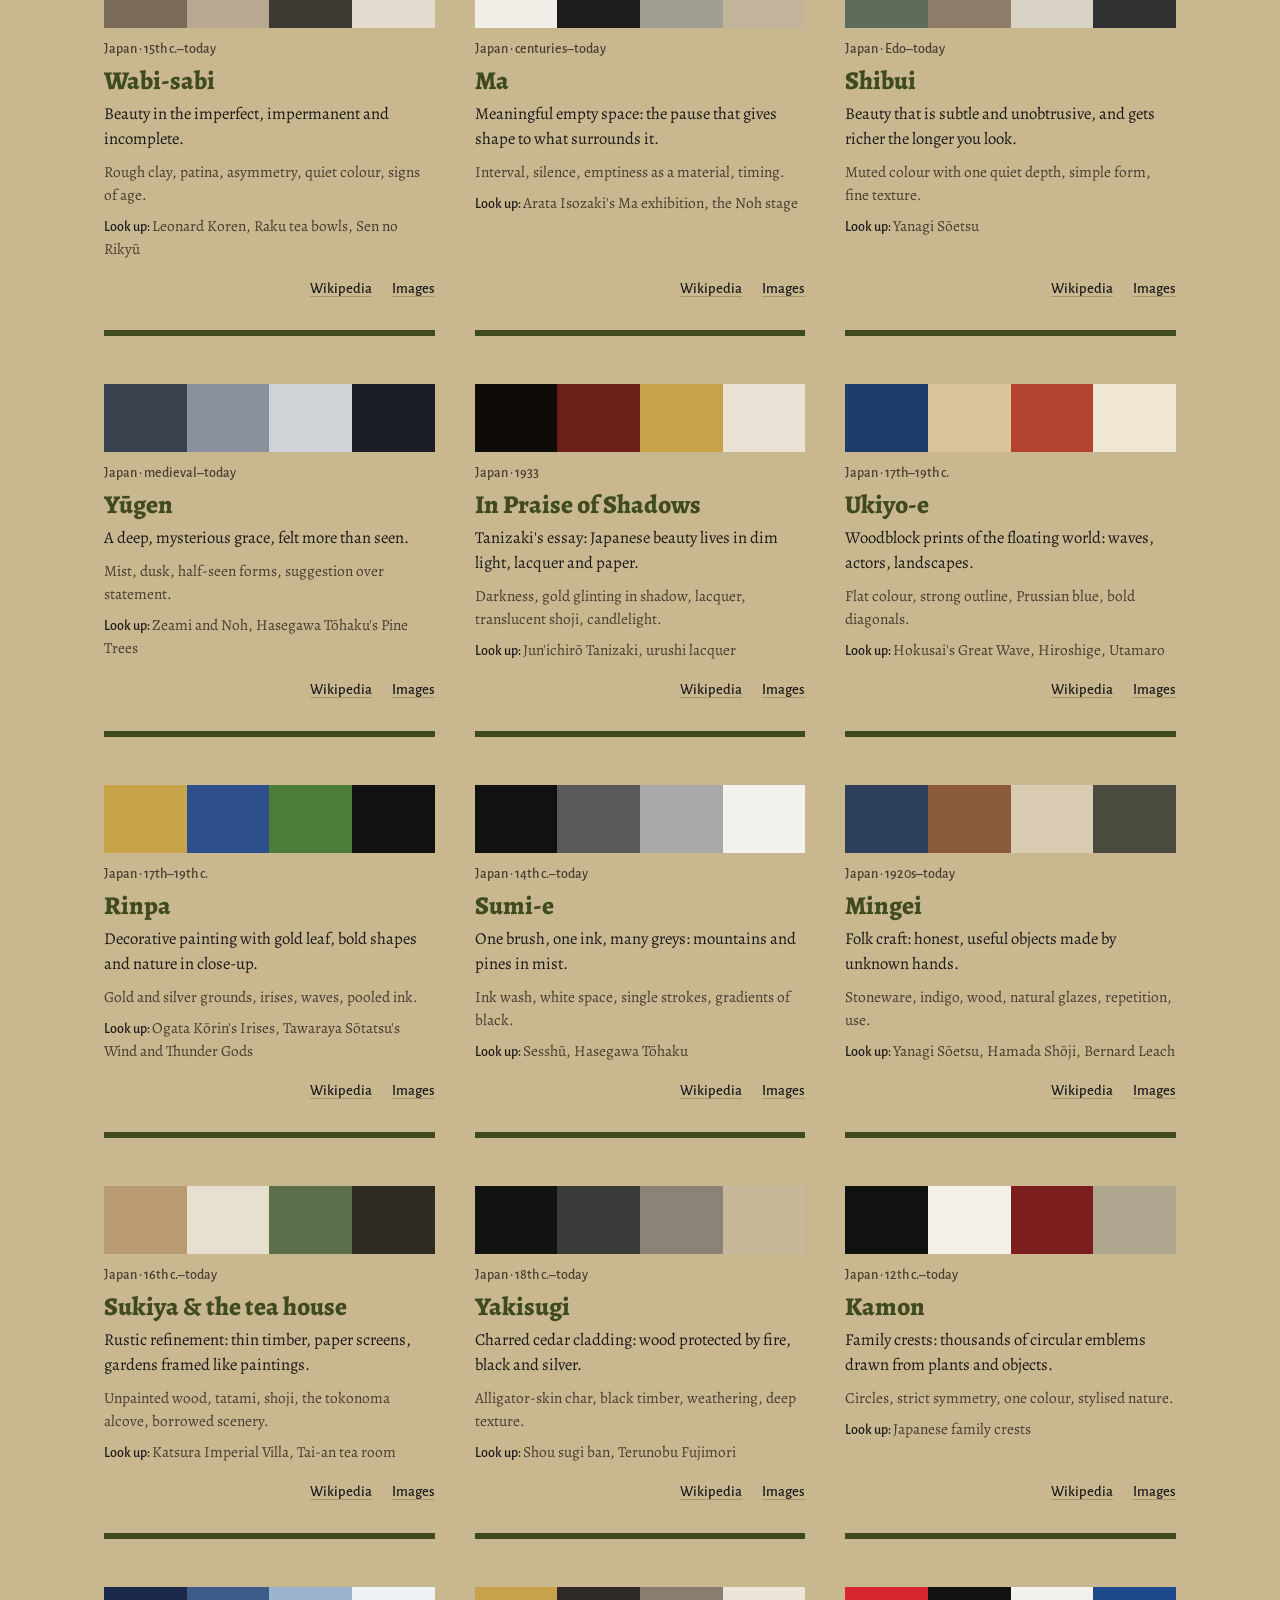
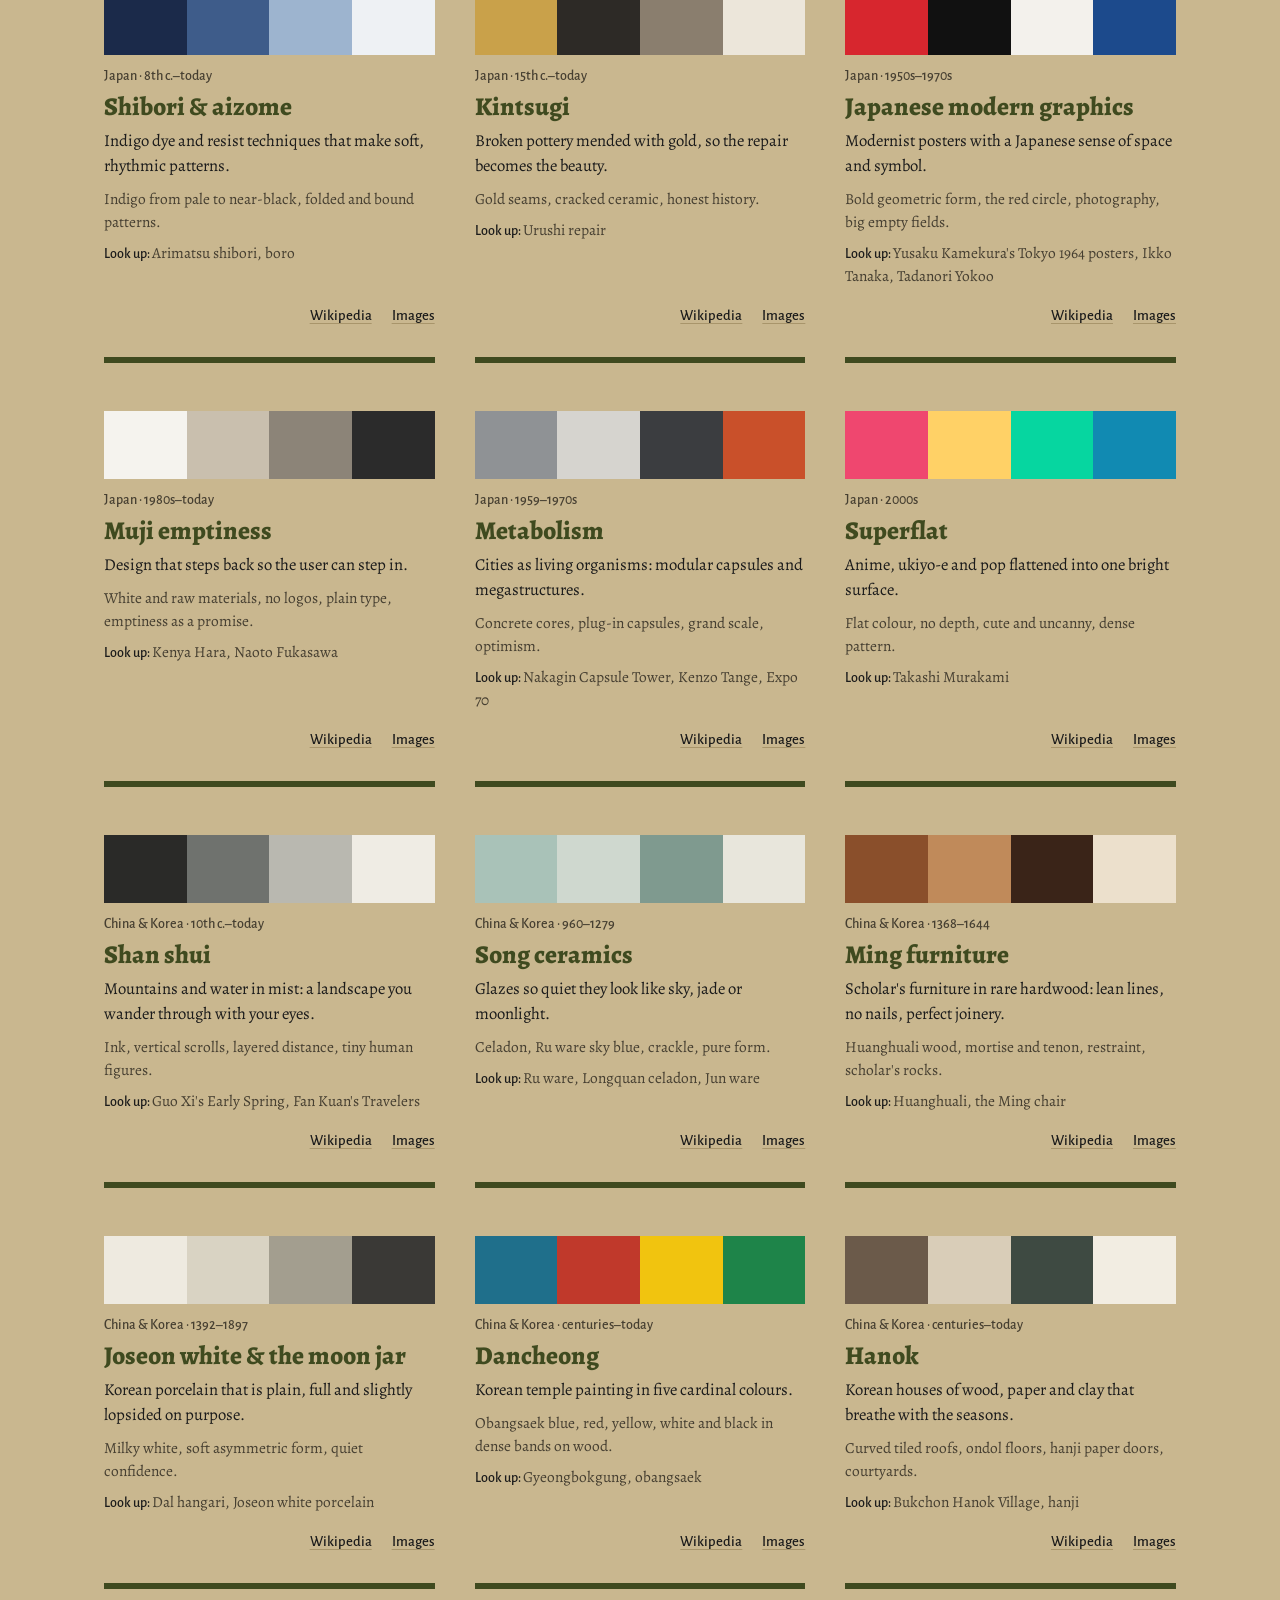
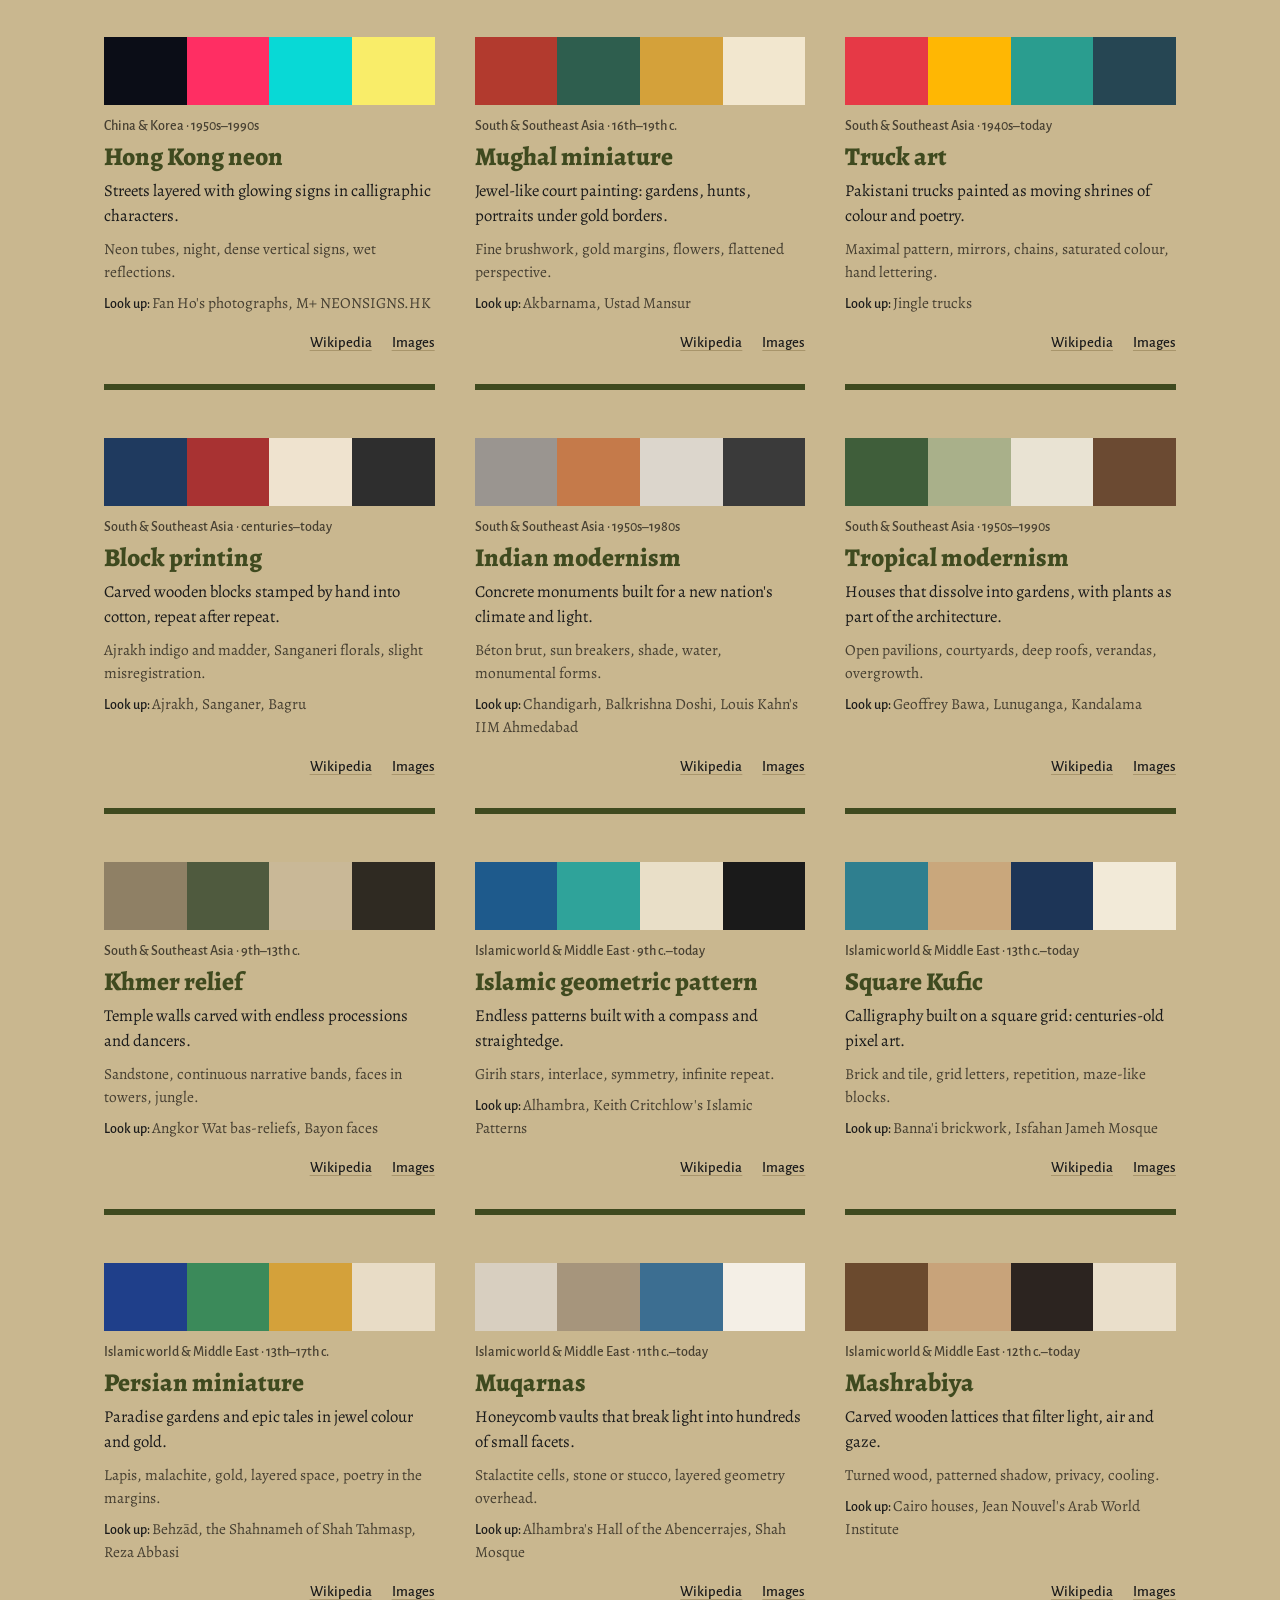
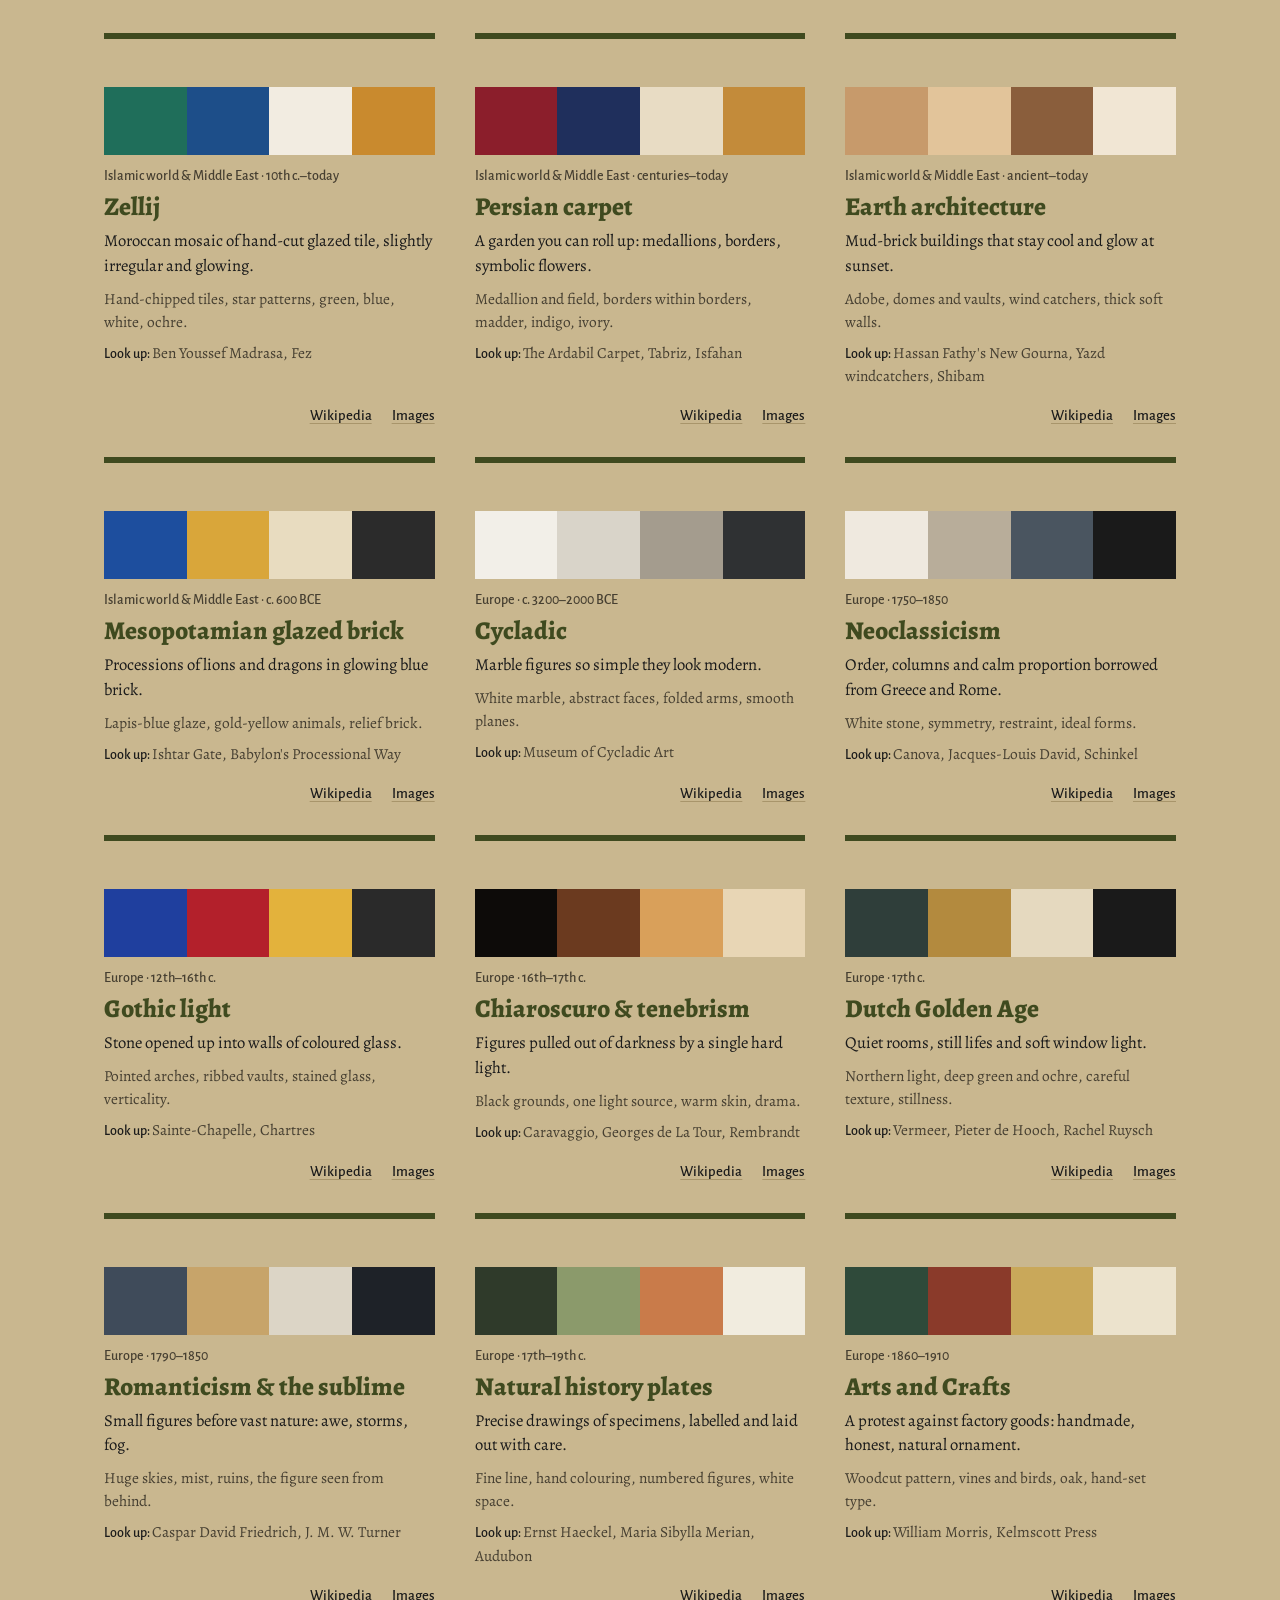
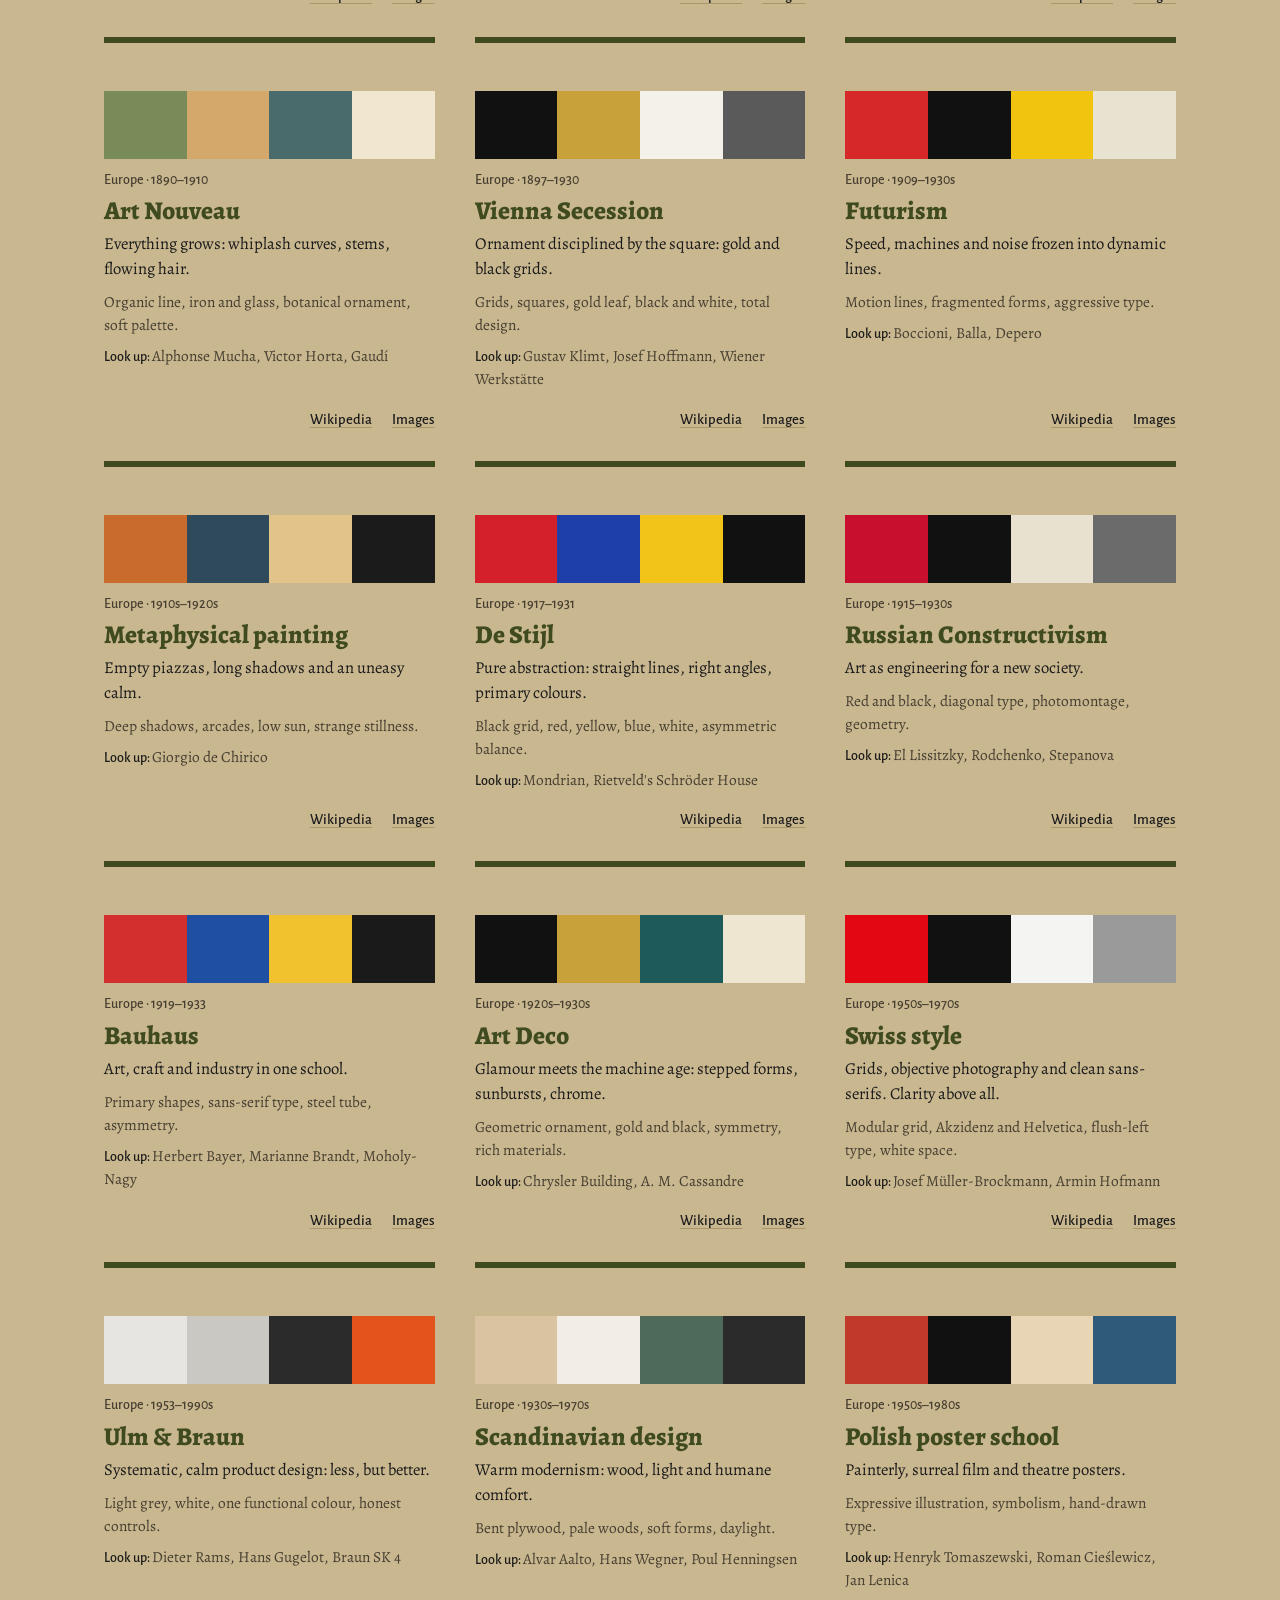
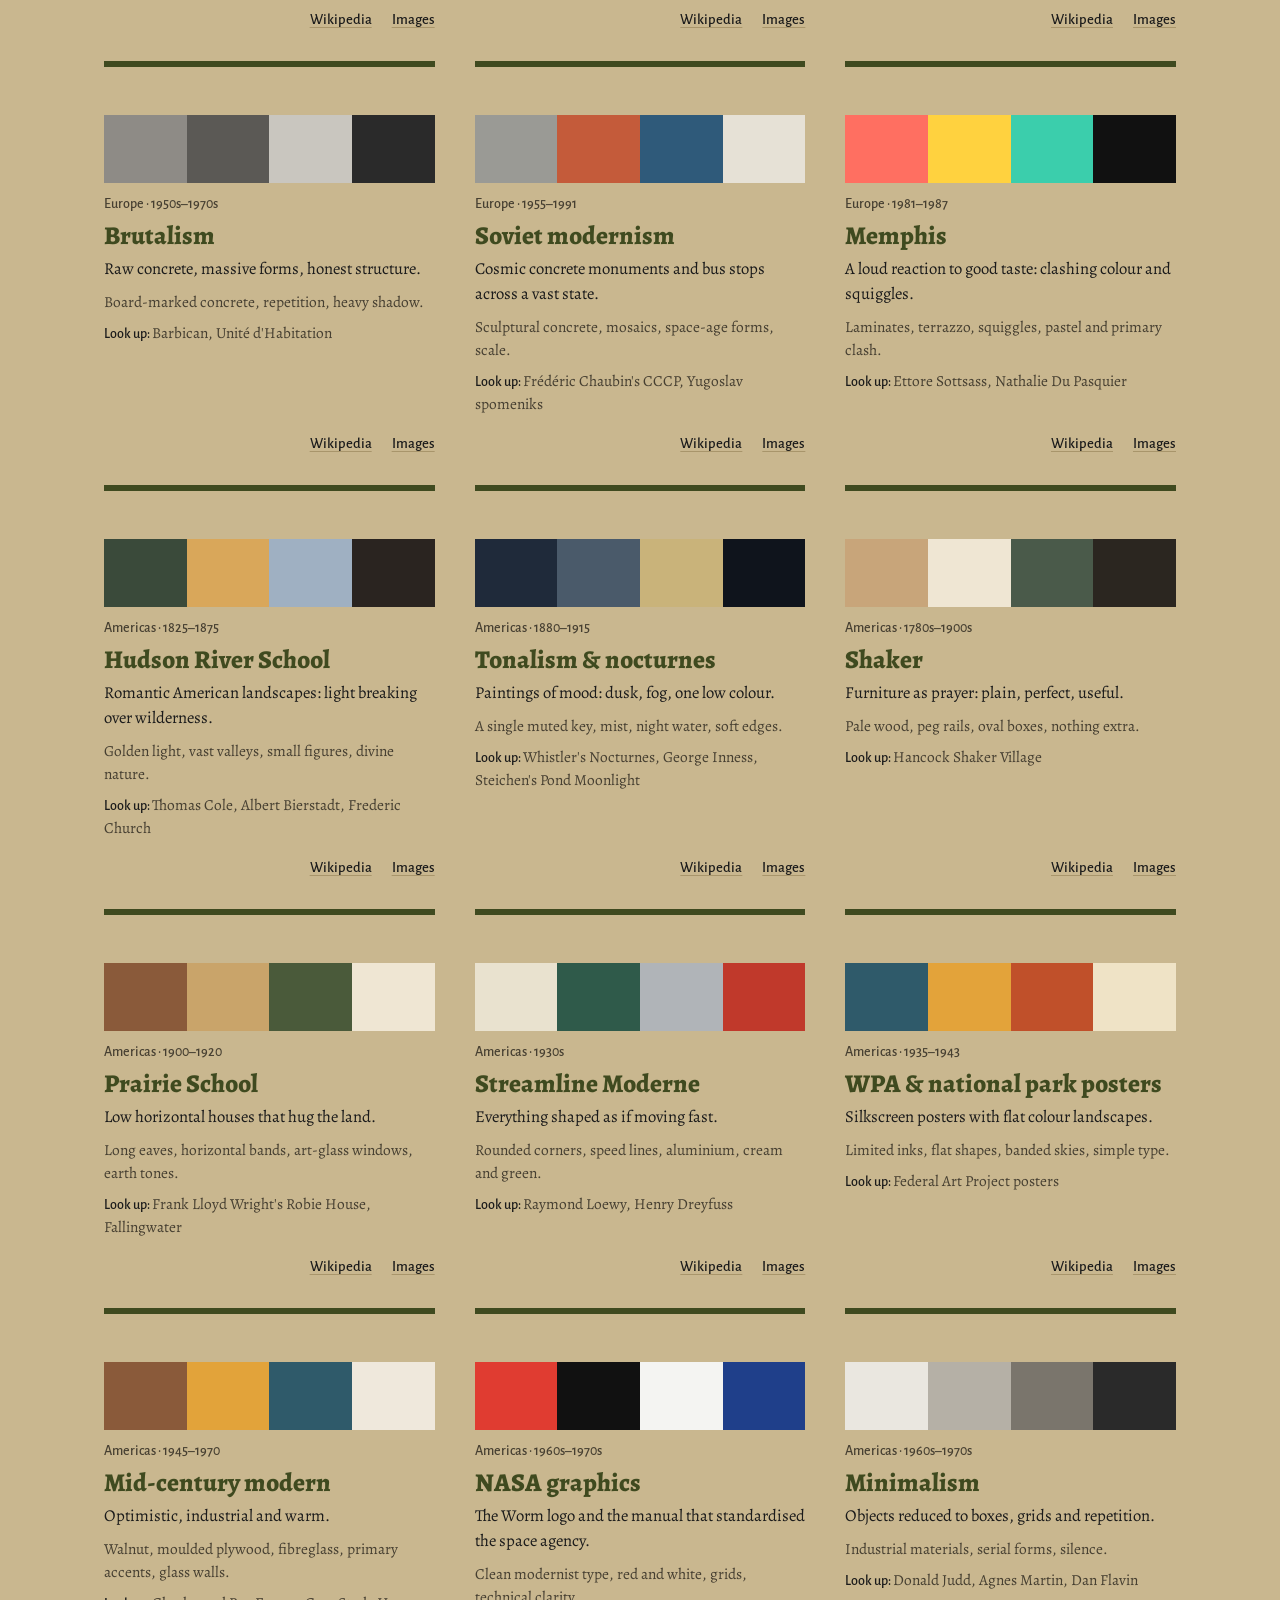
==== commit 0998e00a: "bug fixes" ====
--- a/index.html
+++ b/index.html
@@ -7,7 +7,7 @@
 <link rel="preconnect" href="https://fonts.googleapis.com">
 <link rel="preconnect" href="https://fonts.gstatic.com" crossorigin>
 <link rel="stylesheet" href="https://fonts.googleapis.com/css2?family=Alegreya:wght@400;800;900&family=Alegreya+Sans:wght@500&display=swap">
-<link rel="stylesheet" href="style.css?v=20261003c">
+<link rel="stylesheet" href="style.css?v=20261003p">
 </head>
 <body>
 
@@ -15,7 +15,7 @@
 <div class="wrap">
   <header class="intro">
     <p class="eyebrow">A field index</p>
-    <h1>Design Language Atlas</h1>
+    <h1 class="display">Design Language Atlas</h1>
     <p>Visual traditions from art, craft, architecture and graphic design, with a deep section on Türkiye and Anatolia. Each entry has its feel, its materials, four colours, and names to look up next.</p>
   </header>
 
@@ -26,7 +26,7 @@
   <section class="shelf" aria-labelledby="shelf-title">
     <div class="shelf-head">
       <h2 id="shelf-title">Start here</h2>
-      <p>Eight entries that connect to what we've discussed: shadow and light, wood, Japanese restraint, and Turkish depth. Select one to jump to it.</p>
+      <p>Eight hand-picked favourites to start with: shadow and light, wood, quiet restraint and deep colour. Pick one to jump straight to it.</p>
     </div>
     <ul class="picks" id="picks"></ul>
   </section>
@@ -42,13 +42,12 @@
     <!-- Sits under the filters, then sticks to the top while you scroll the entries -->
     <div class="bar" id="bar">
       <div class="bar-inner">
-        <div class="bar-left">
-          <span class="bar-palette"><span class="bar-label">Colours</span> <b id="palette-name">Saz style</b></span>
+        <span class="bar-palette"><span class="bar-label">Colours</span> <b id="palette-name">Saz style</b></span>
+        <div class="bar-right">
+          <button type="button" class="bar-btn" id="filters-reset" hidden>Reset filters</button>
           <button type="button" class="bar-btn" id="bar-filters-btn" aria-expanded="false" aria-controls="bar-filters">Filters</button>
-          <button type="button" class="bar-btn" id="filters-reset" hidden>Reset filters</button>
+          <button type="button" class="bar-btn" id="to-top">To top</button>
         </div>
-        <!-- Far from the Filters button on purpose, so the two are not mixed up on touch screens -->
-        <button type="button" class="bar-btn" id="to-top">To top</button>
       </div>
       <div class="bar-filters" id="bar-filters" hidden>
         <div class="bar-filters-inner">
@@ -59,7 +58,12 @@
       </div>
       <div class="rail" id="rail" aria-hidden="true"></div>
     </div>
-    <p class="hint">Go on, pick one. The whole page will put on its colours.</p>
+    <div class="hint">
+      <p class="display">Go on,<br>pick one.</p>
+      <div class="hint-note">
+        <p>The whole page will put on its colours.</p>
+      </div>
+    </div>
     <ul class="grid" id="grid"></ul>
     <p class="empty" id="empty" hidden>Nothing matches. <button type="button" id="reset">Clear filters</button></p>
   </section>
@@ -112,7 +116,7 @@
   </section>
 </div>
 
-<script src="data.js?v=20261003c"></script>
-<script src="app.js?v=20261003c"></script>
+<script src="data.js?v=20261003p"></script>
+<script src="app.js?v=20261003p"></script>
 </body>
 </html>
--- a/style.css
+++ b/style.css
@@ -45,16 +45,18 @@
 .eyebrow { font: 500 .9rem/1.3 var(--sans); color: var(--ink-2); }
 
 /* Title: one large mass of ink, the text set to its side and low, like a balanced istif */
-.intro {
-  position: relative; background: var(--second); color: var(--on-second);
-  /* the block starts at the very top and runs all the way to the right edge of the window */
-  padding: calc(var(--n) * 12) 0 calc(var(--n) * 5) calc(var(--n) * 2); margin-left: calc(var(--n) * -2);
+.intro { padding-top: calc(var(--n) * 12); }
+.intro { display: grid; grid-template-columns: repeat(12, minmax(0, 1fr)); column-gap: calc(var(--n) * 3); row-gap: calc(var(--n) * 2); align-items: end; }
+.intro .eyebrow { grid-column: 1 / -1; }
+/* The large display heading, shared by the title and the "Go on, pick one" line */
+.display { color: var(--title); font-size: clamp(3.4rem, 1.2rem + 8vw, 8.5rem); line-height: .86; letter-spacing: -.02em; font-weight: 900; text-wrap: balance; }
+.intro h1 { grid-column: 1 / span 8; }
+.intro p:last-child {
+  grid-column: 9 / -1; font-size: 1.12rem; line-height: 1.5;
+  /* only this text has a background, running from its left edge to the right edge of the window */
+  background: var(--second); color: var(--on-second); padding: calc(var(--n) * 2);
   box-shadow: 0 0 0 100vmax var(--second); clip-path: inset(0 -100vmax 0 0);
 }
-.intro { display: grid; grid-template-columns: repeat(12, minmax(0, 1fr)); column-gap: calc(var(--n) * 3); row-gap: calc(var(--n) * 2); align-items: end; }
-.intro .eyebrow { grid-column: 1 / -1; color: var(--on-second); }
-.intro h1 { color: var(--on-second-accent); grid-column: 1 / span 8; font-size: clamp(3.4rem, 1.2rem + 8vw, 8.5rem); line-height: .86; letter-spacing: -.02em; font-weight: 900; }
-.intro p:last-child { grid-column: 9 / -1; font-size: 1.12rem; line-height: 1.5; color: var(--on-second); padding-bottom: calc(var(--n) * 1); }
 @media (max-width: 860px) {
   .intro h1, .intro p:last-child { grid-column: 1 / -1; }
 }
@@ -96,16 +98,15 @@
   box-shadow: 0 0 0 100vmax var(--second); clip-path: inset(0 -100vmax);
   font: 500 .95rem/1.3 var(--sans);
 }
-.bar-inner { padding: calc(var(--n) * 1.5) 0; display: grid; grid-template-columns: 1fr auto; align-items: center; column-gap: calc(var(--n) * 8); }
-.bar-left { display: flex; flex-wrap: wrap; align-items: center; gap: var(--n) calc(var(--n) * 3); min-width: 0; }
+.bar-inner { padding: calc(var(--n) * 1.5) 0; display: grid; grid-template-columns: 1fr auto; align-items: center; column-gap: calc(var(--n) * 3); }
+.bar-right { display: flex; flex-wrap: wrap; align-items: center; justify-content: flex-end; gap: var(--n) calc(var(--n) * 7.5); }  /* 60px between buttons */
 .bar-label { margin-right: 6px; }
 .bar-palette b { font: 800 1.15rem/1.2 var(--serif); }
-/* Big, well-spaced touch targets */
+/* Text buttons, as before: underlined words, no box */
 .bar-btn {
-  min-height: 44px; padding: 0 calc(var(--n) * 2.5); cursor: pointer;
-  font: 500 1rem/1 var(--sans); color: var(--on-second); background: transparent; border: 2px solid var(--on-second);
-}
-.bar-btn:hover, .bar-btn[aria-expanded="true"] { background: var(--on-second); color: var(--second); }
+  font: 500 .95rem/1.3 var(--sans); color: var(--on-second); background: none; border: 0; padding: 0; cursor: pointer;
+  text-decoration: underline; text-decoration-thickness: 2px; text-underline-offset: 4px;
+}
 #regions, .card { scroll-margin-top: 80px; }
 [hidden] { display: none !important; }
 html { overflow-x: clip; }
@@ -153,7 +154,7 @@
   font: 500 1rem/1.3 var(--sans); color: var(--ink-2);
 }
 .chip:hover { color: var(--ink); }
-.chip small { margin-left: 4px; font-size: .78rem; font-variant-numeric: tabular-nums; }
+.chip small { display: inline-block; margin-left: 4px; font-size: .78rem; font-variant-numeric: tabular-nums; }  /* inline-block keeps the selected underline off the number */
 .chip[aria-pressed="true"] { color: var(--red); text-decoration: underline; text-decoration-thickness: 2px; text-underline-offset: 5px; }
 .chip[aria-pressed="true"]::before {
   content: ""; position: absolute; left: -12px; top: 50%; width: 6px; height: 6px; margin-top: -3px;
@@ -164,7 +165,12 @@
 .count { font: 500 .9rem var(--sans); color: var(--ink-2); font-variant-numeric: tabular-nums; }
 
 /* A line that invites people to pick */
-.hint { font: italic 400 1.2rem/1.4 var(--serif); color: var(--ink); }
+/* Same layout as the title: the big words on the left, the sentence to their right, sitting on the last line */
+.hint { display: grid; grid-template-columns: repeat(12, minmax(0, 1fr)); column-gap: calc(var(--n) * 3); row-gap: calc(var(--n) * 2); align-items: end; }
+.hint .display { grid-column: 1 / span 8; }
+/* The sentence: its own box, to the right of the big words and centred on their height */
+.hint-note { grid-column: 9 / -1; align-self: center; }
+@media (max-width: 860px) { .hint .display, .hint-note { grid-column: 1 / -1; } }
 
 /* Entries: text on paper, one rule above each */
 .grid { list-style: none; margin: 0; padding: 0; display: grid; grid-template-columns: repeat(auto-fill, minmax(min(100%, 300px), 1fr)); column-gap: calc(var(--n) * 5); row-gap: calc(var(--n) * 6); }
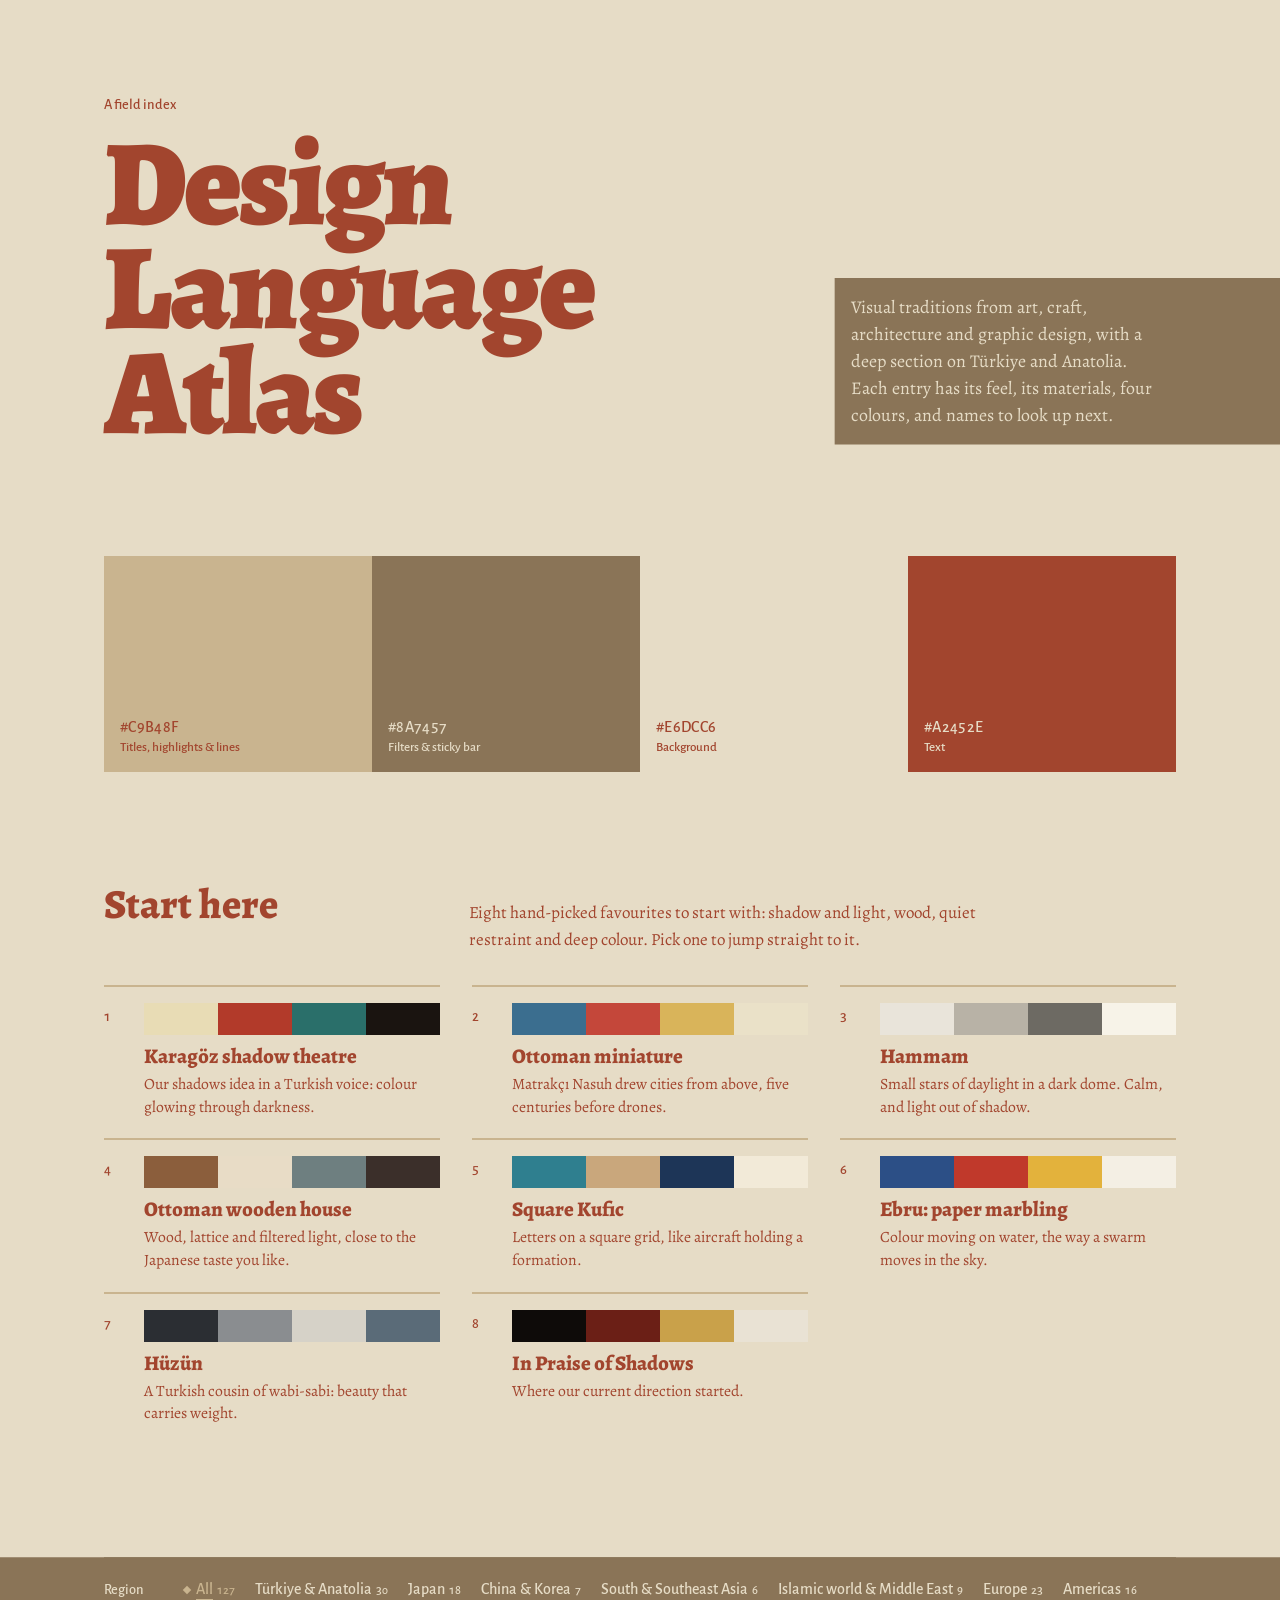
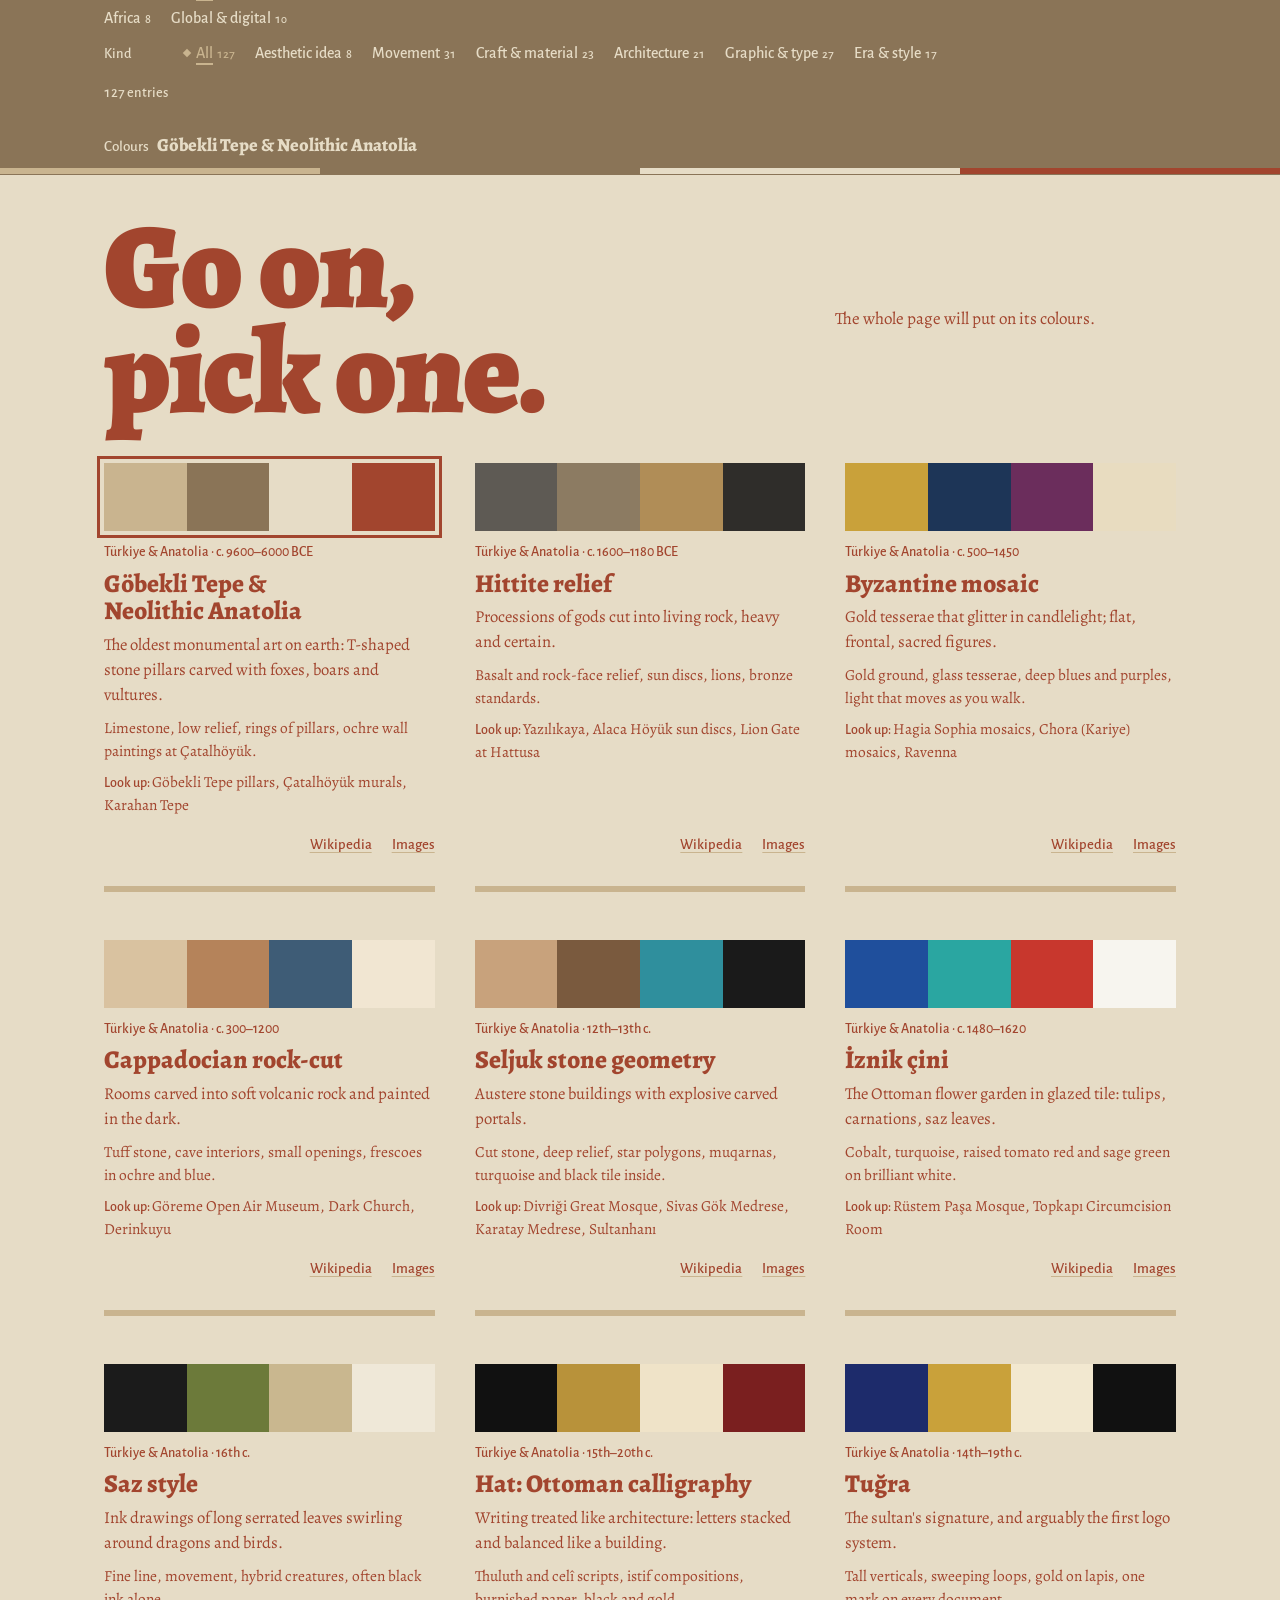
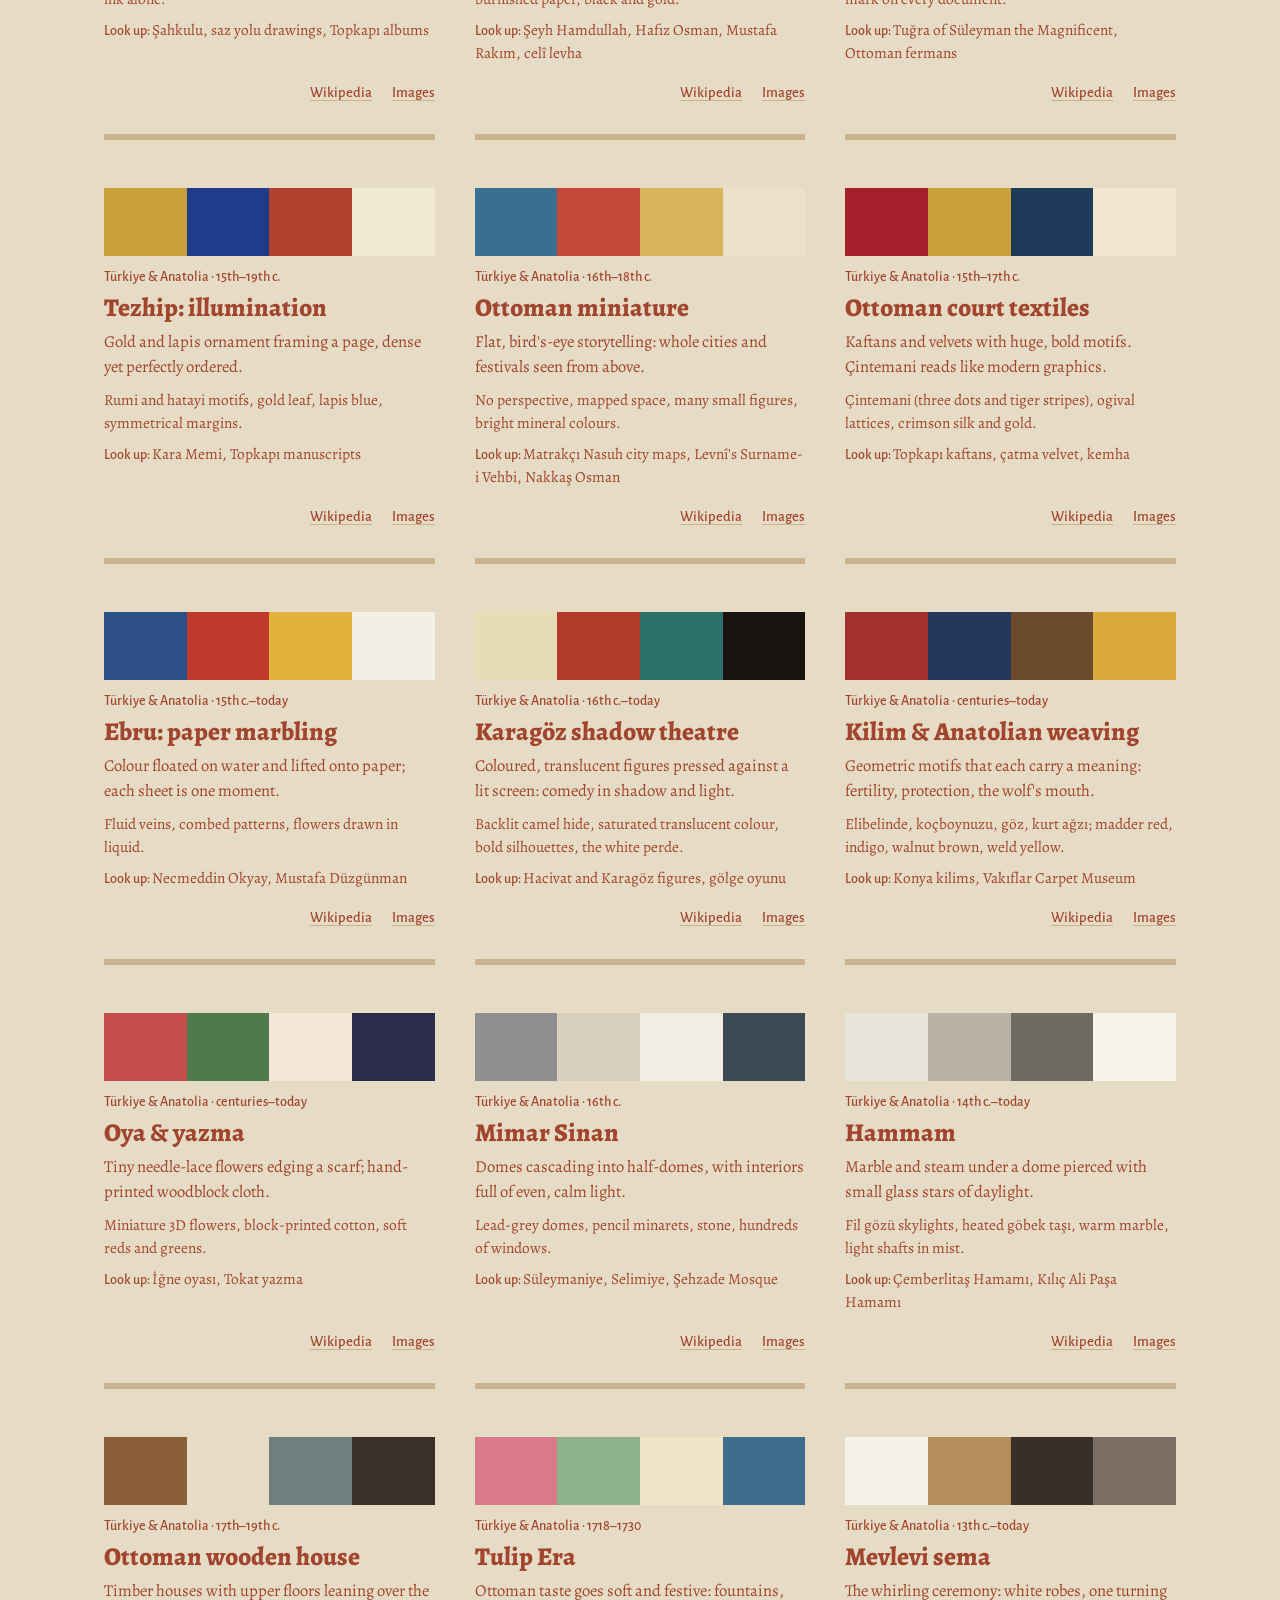
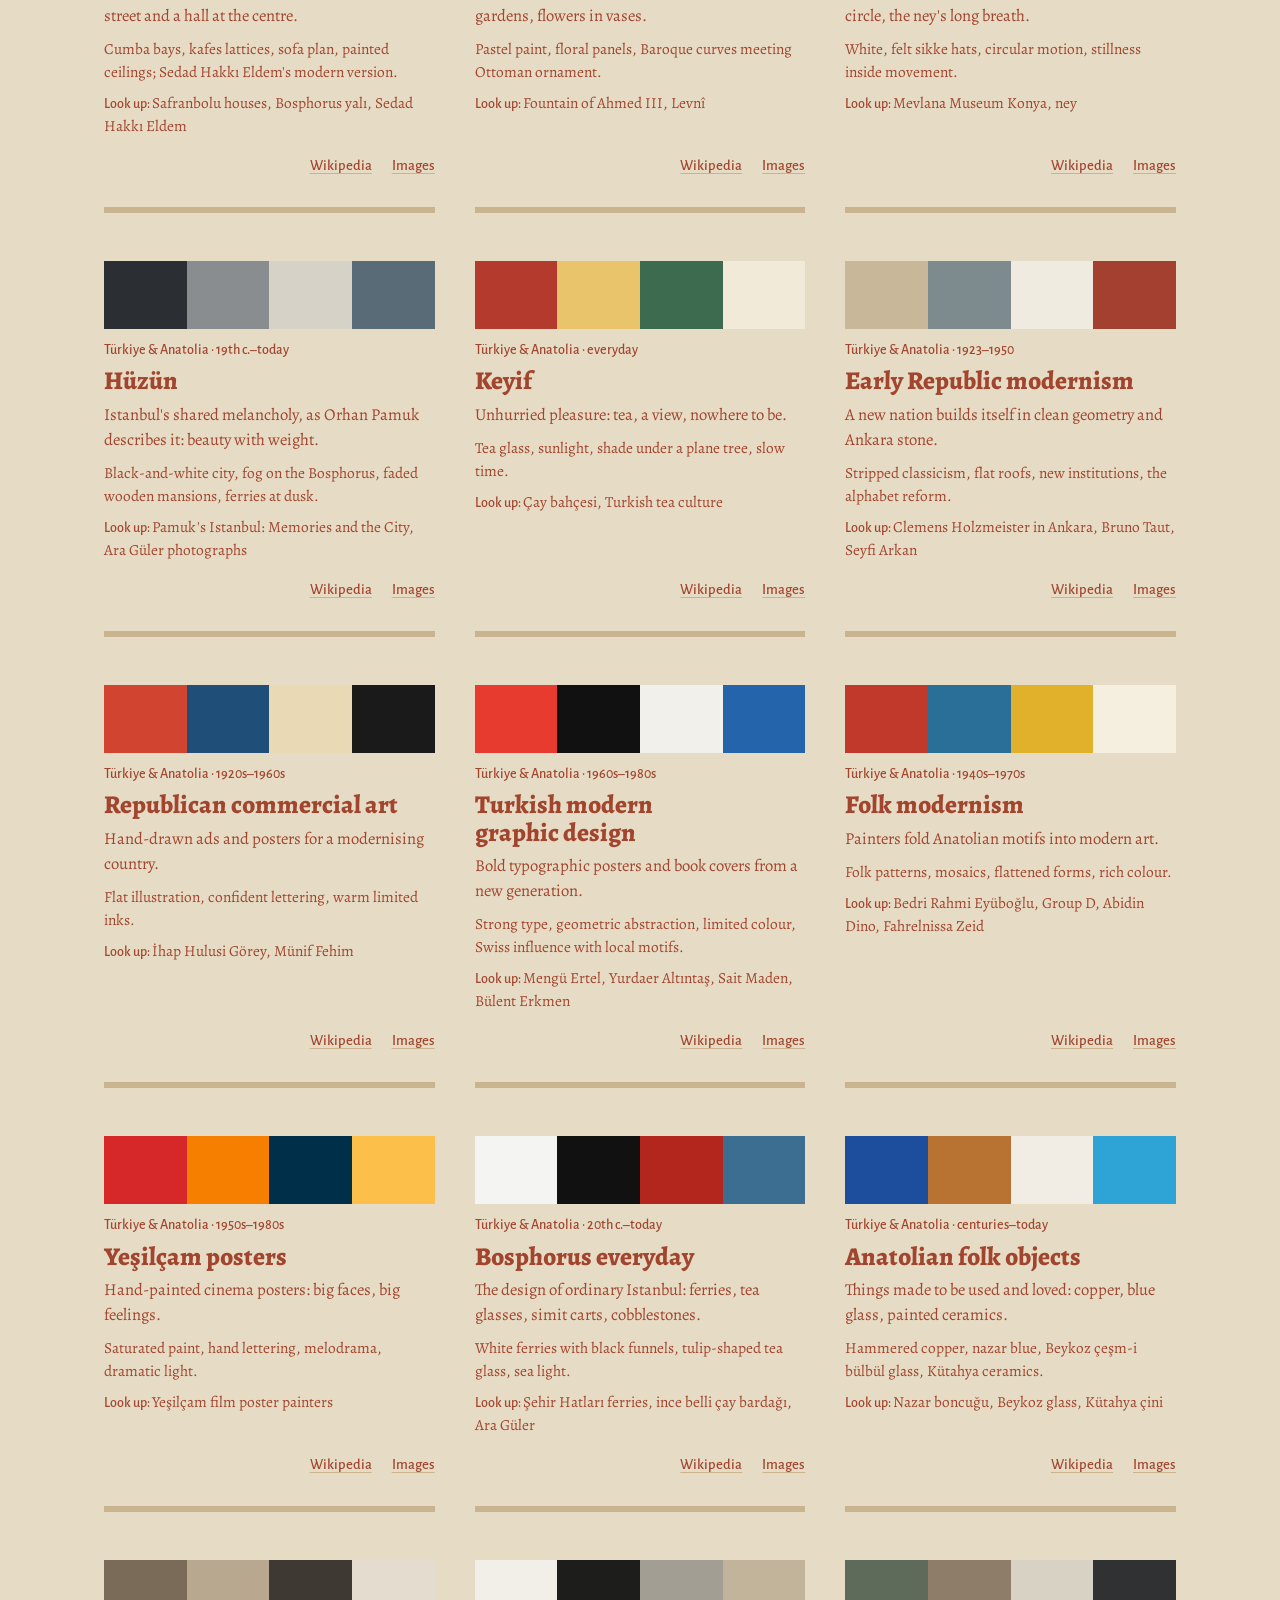
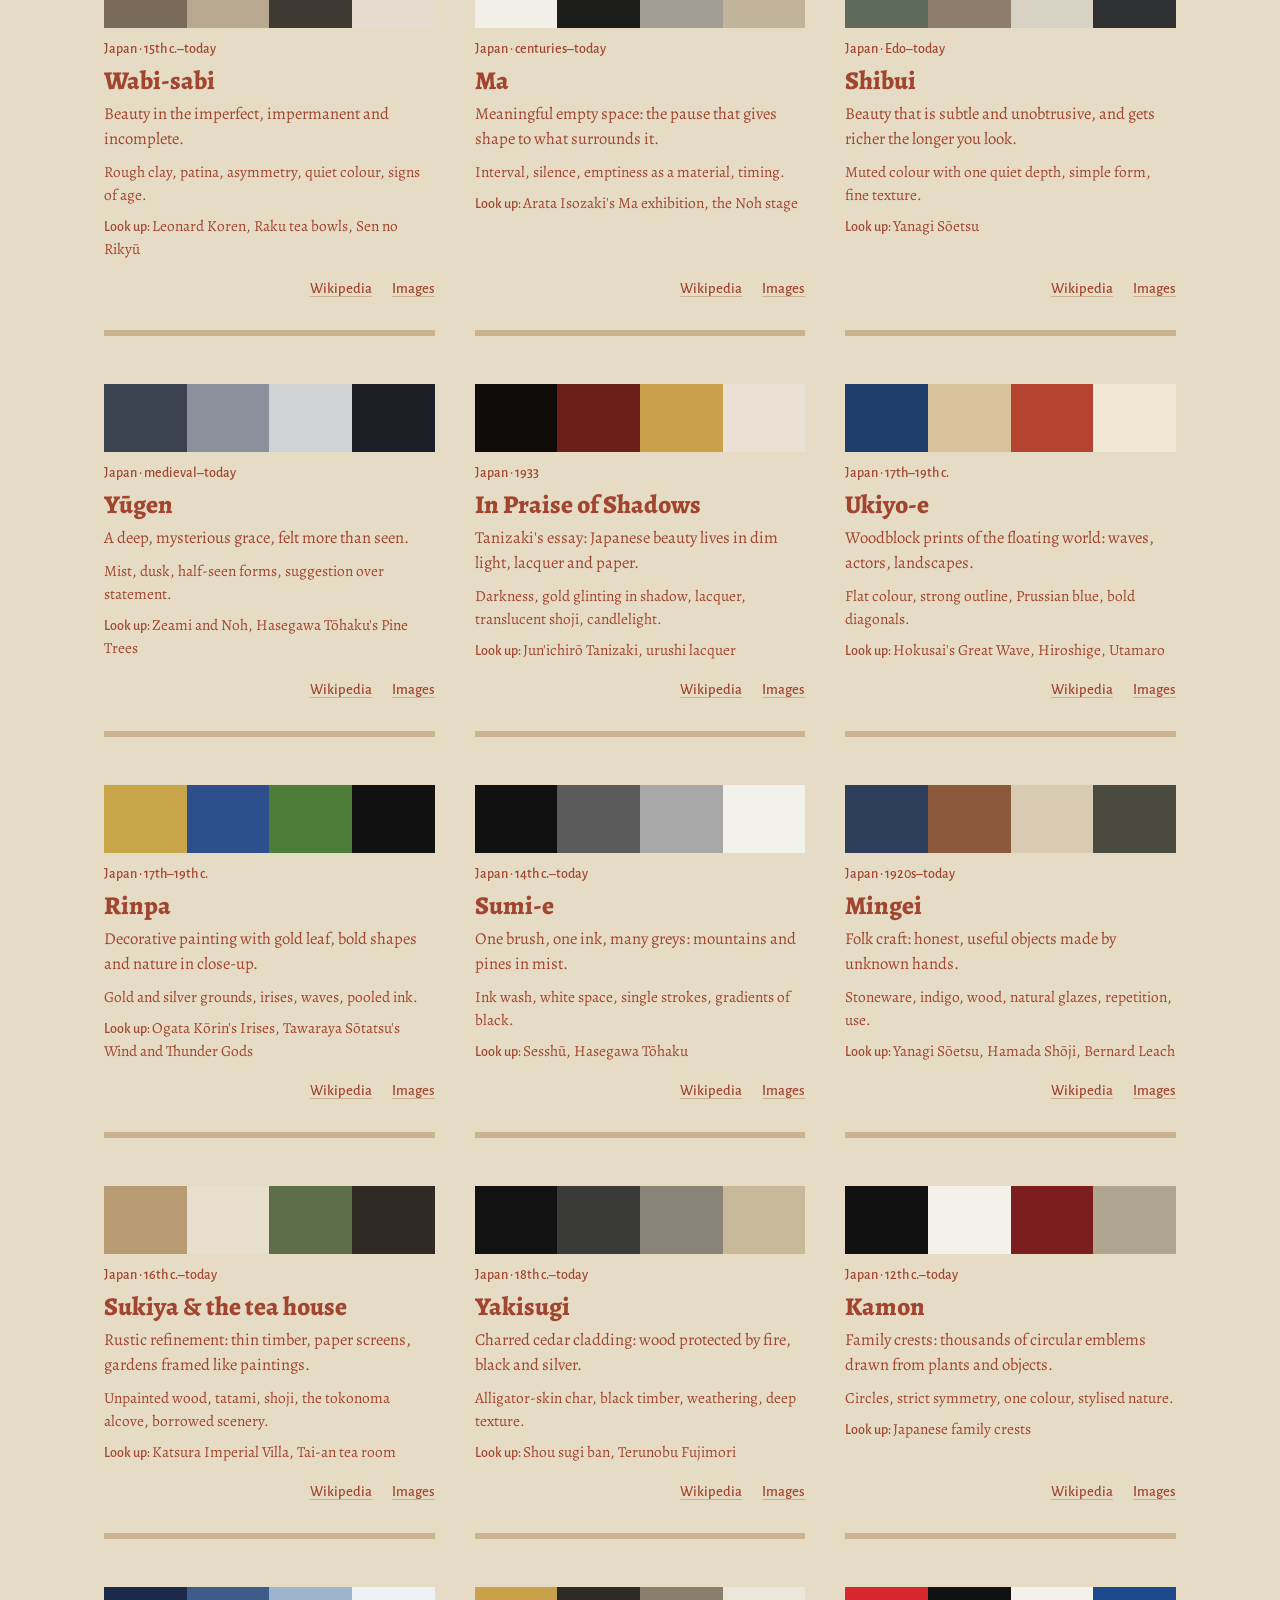
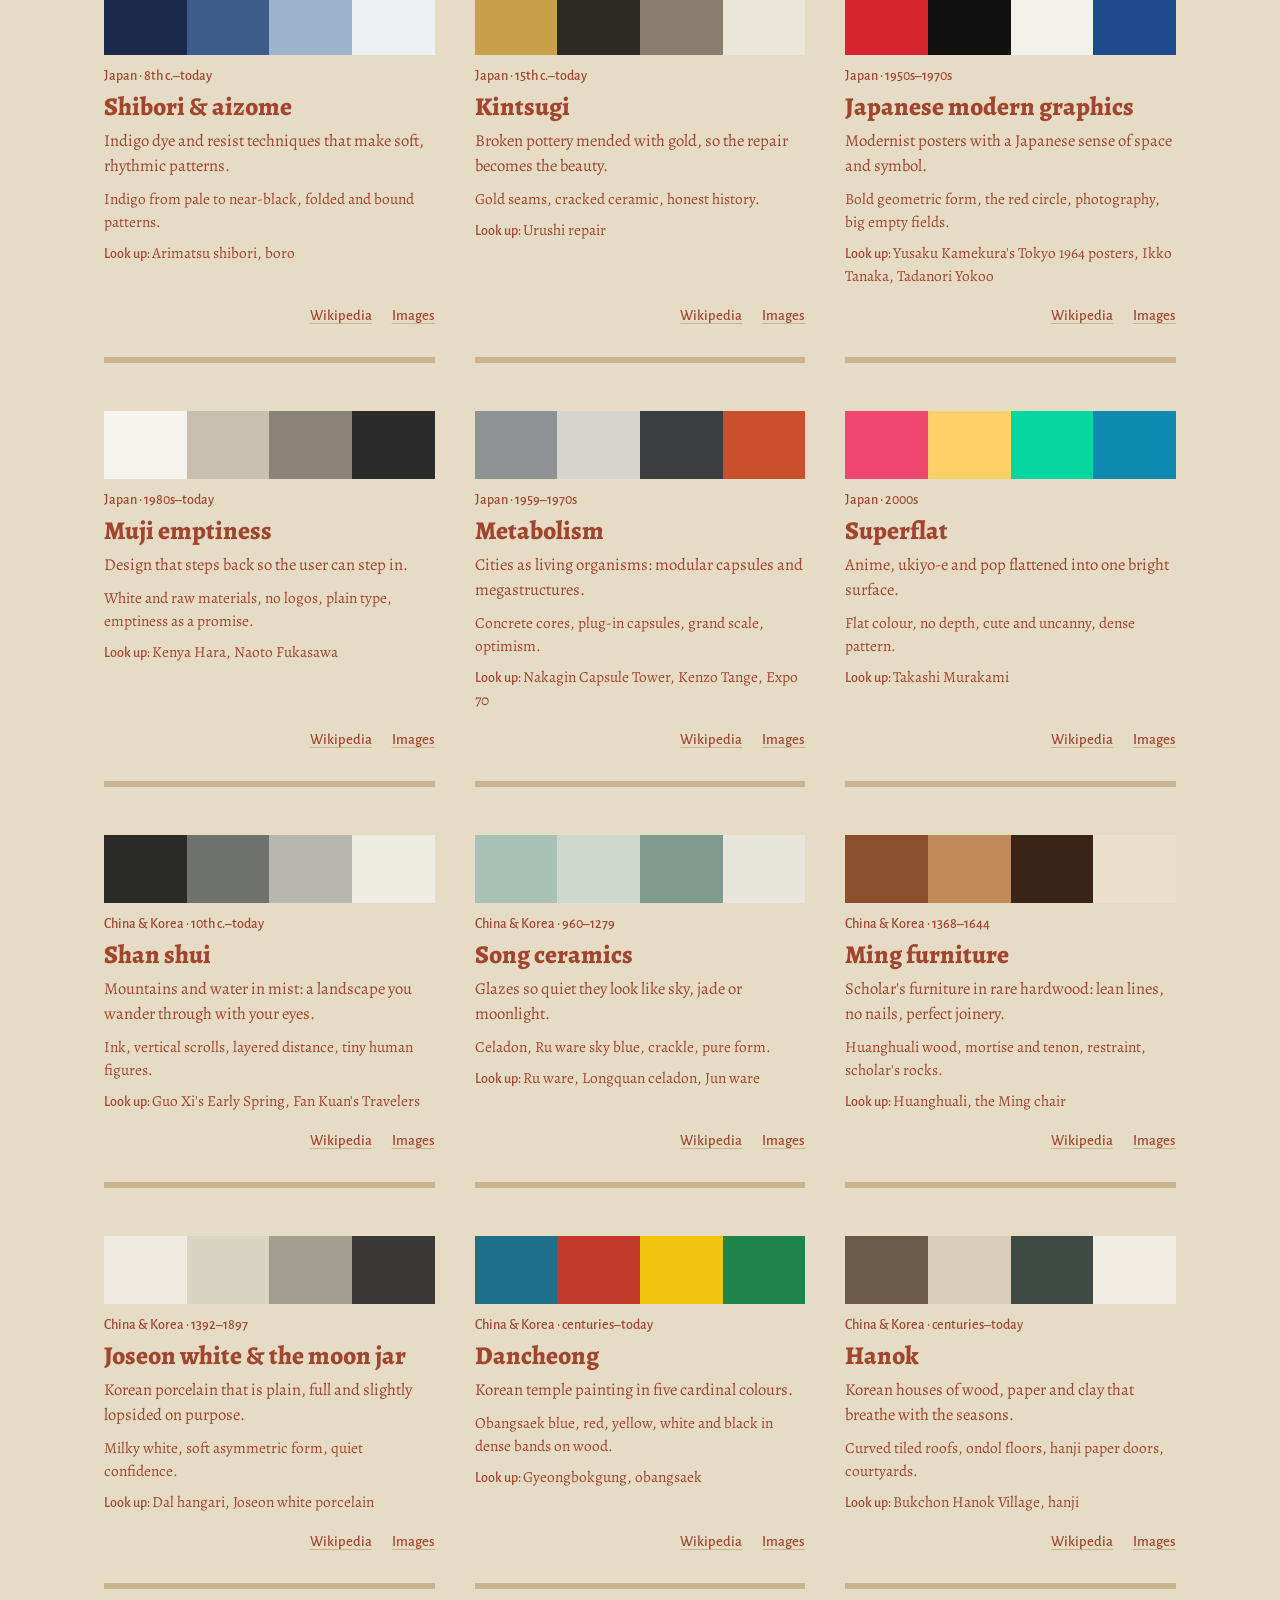
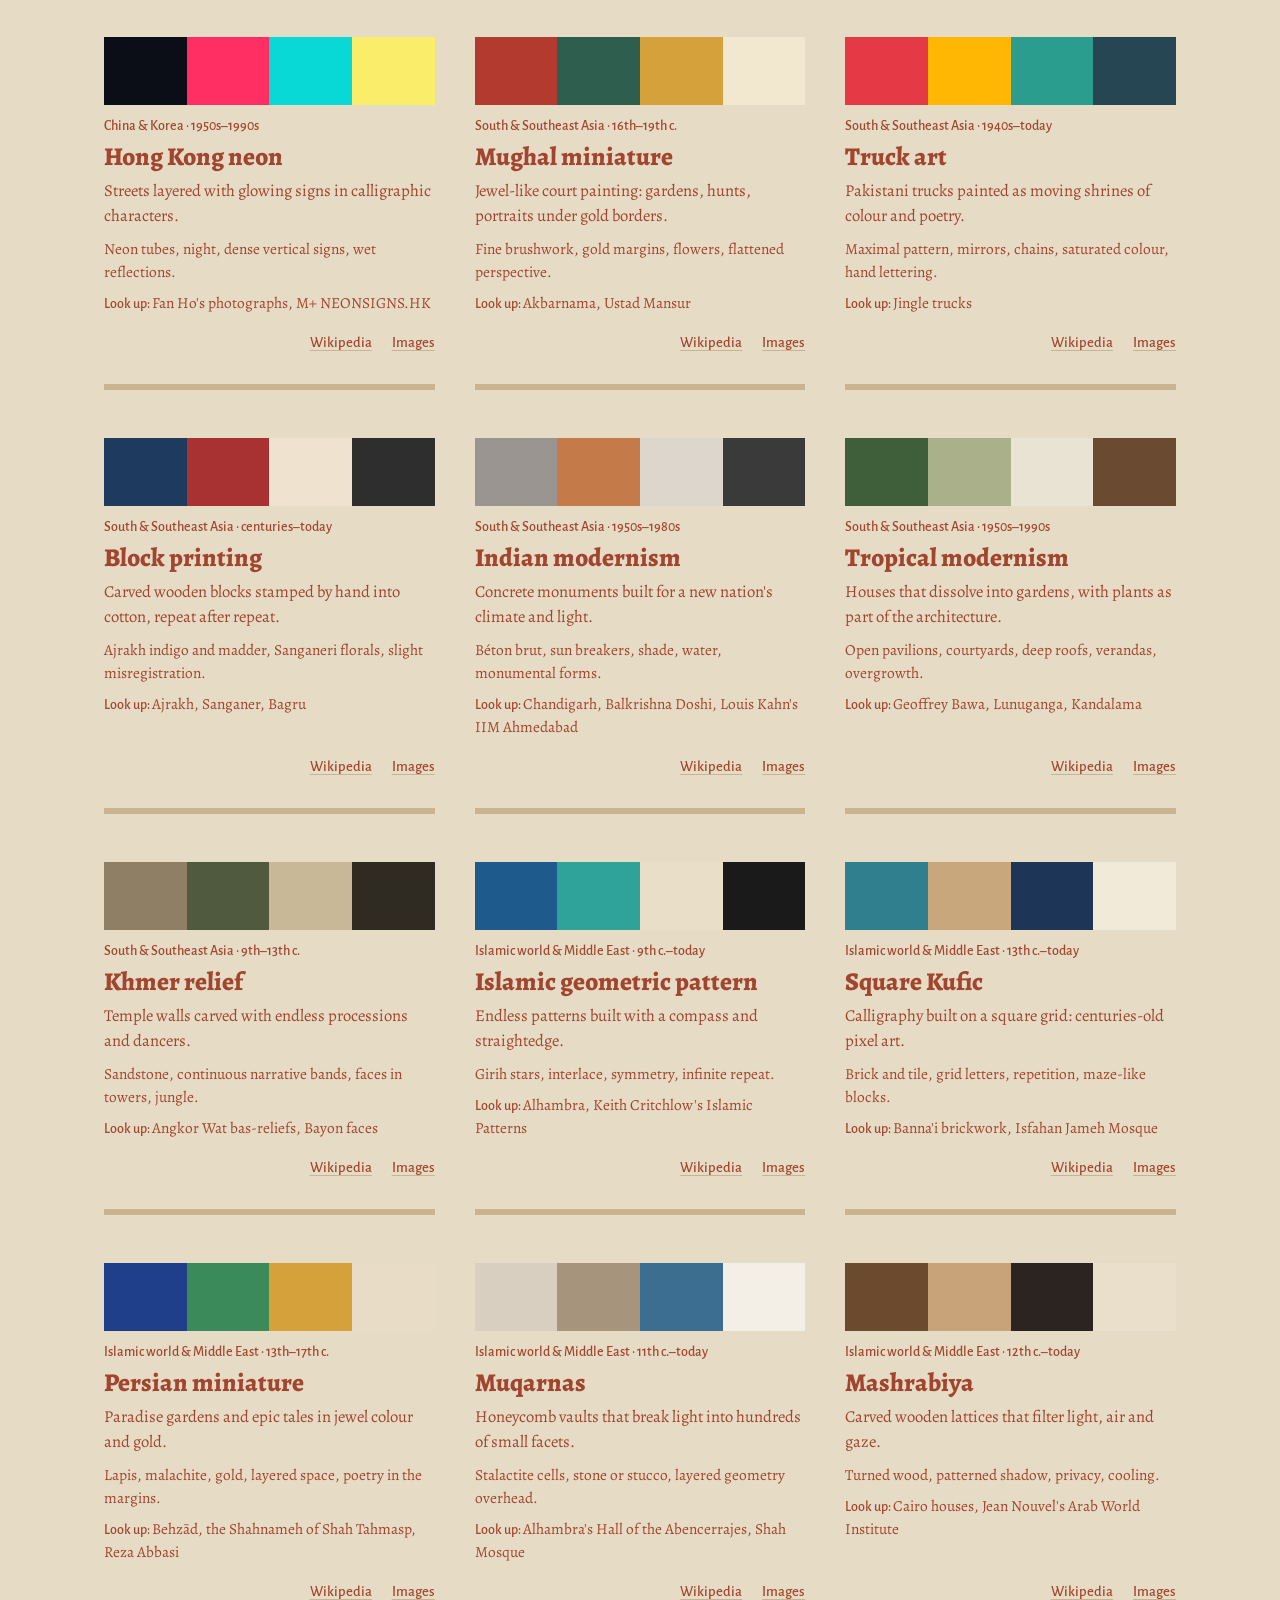
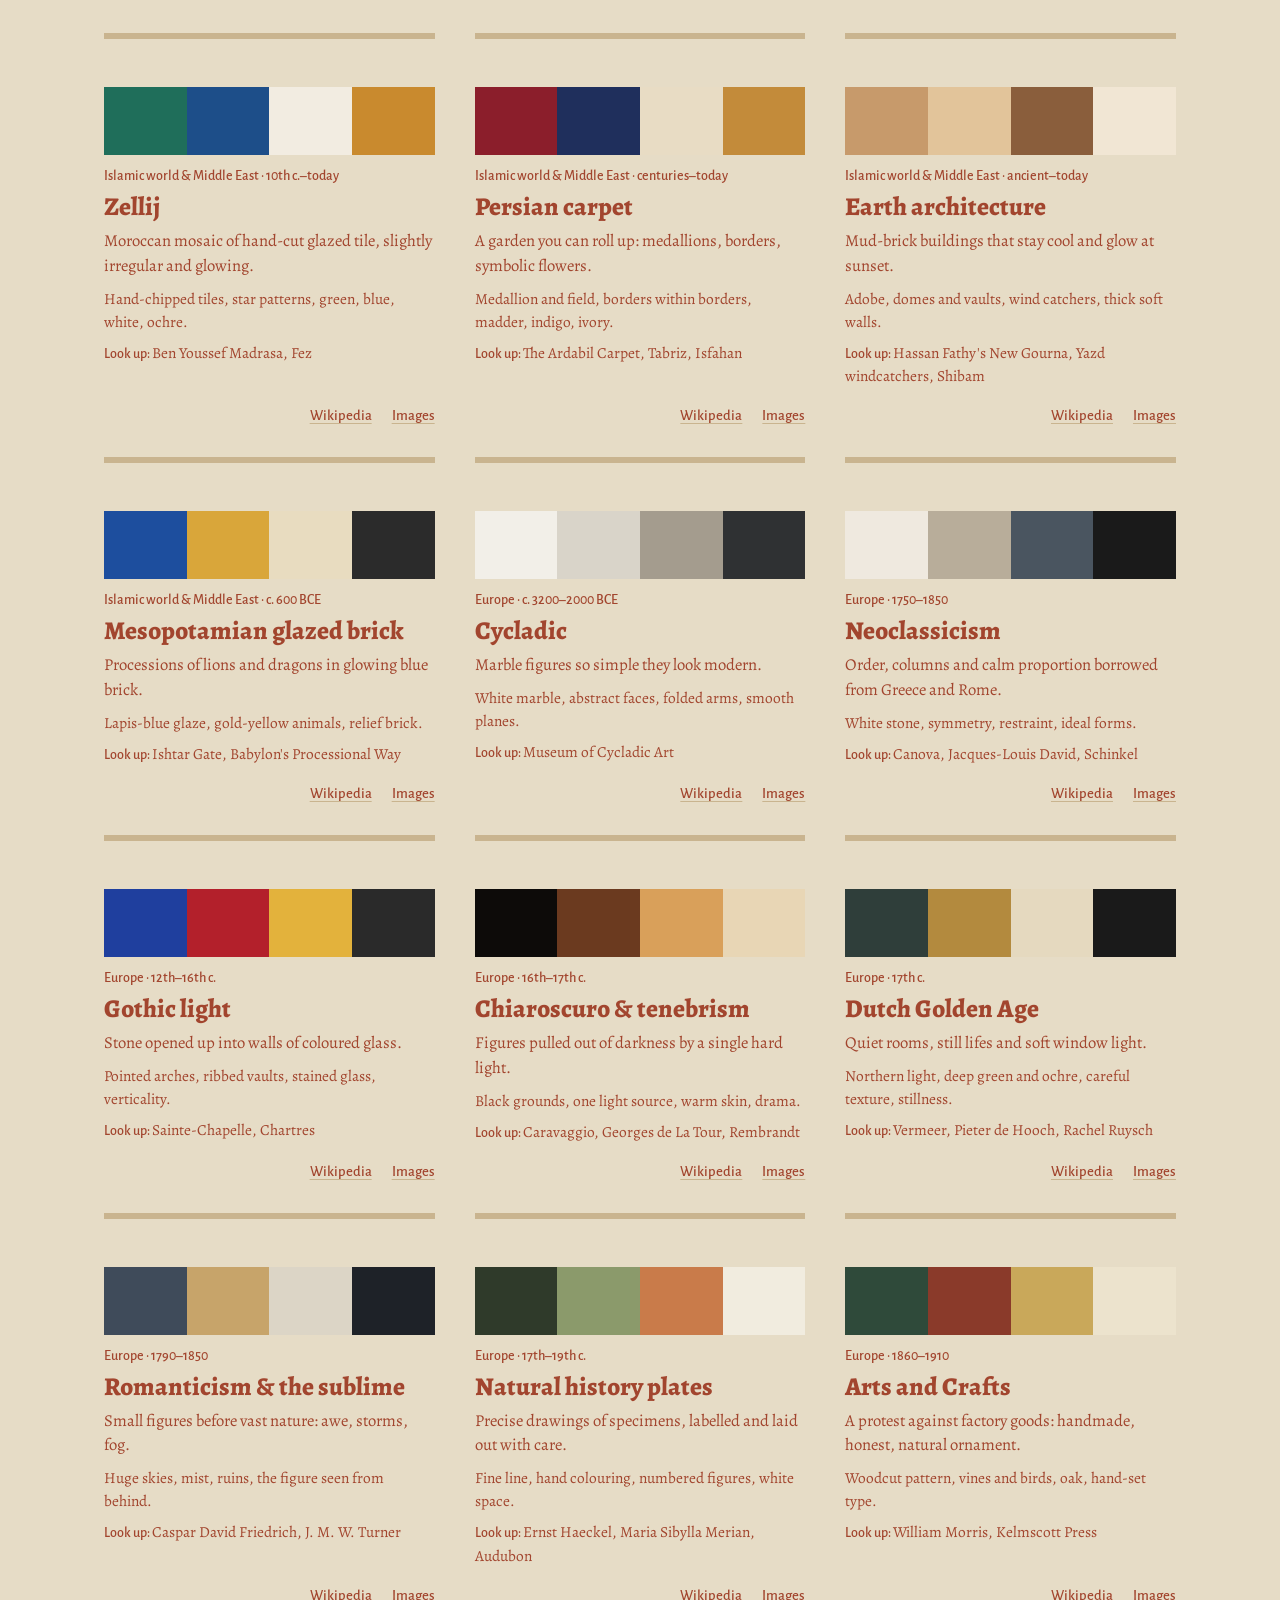
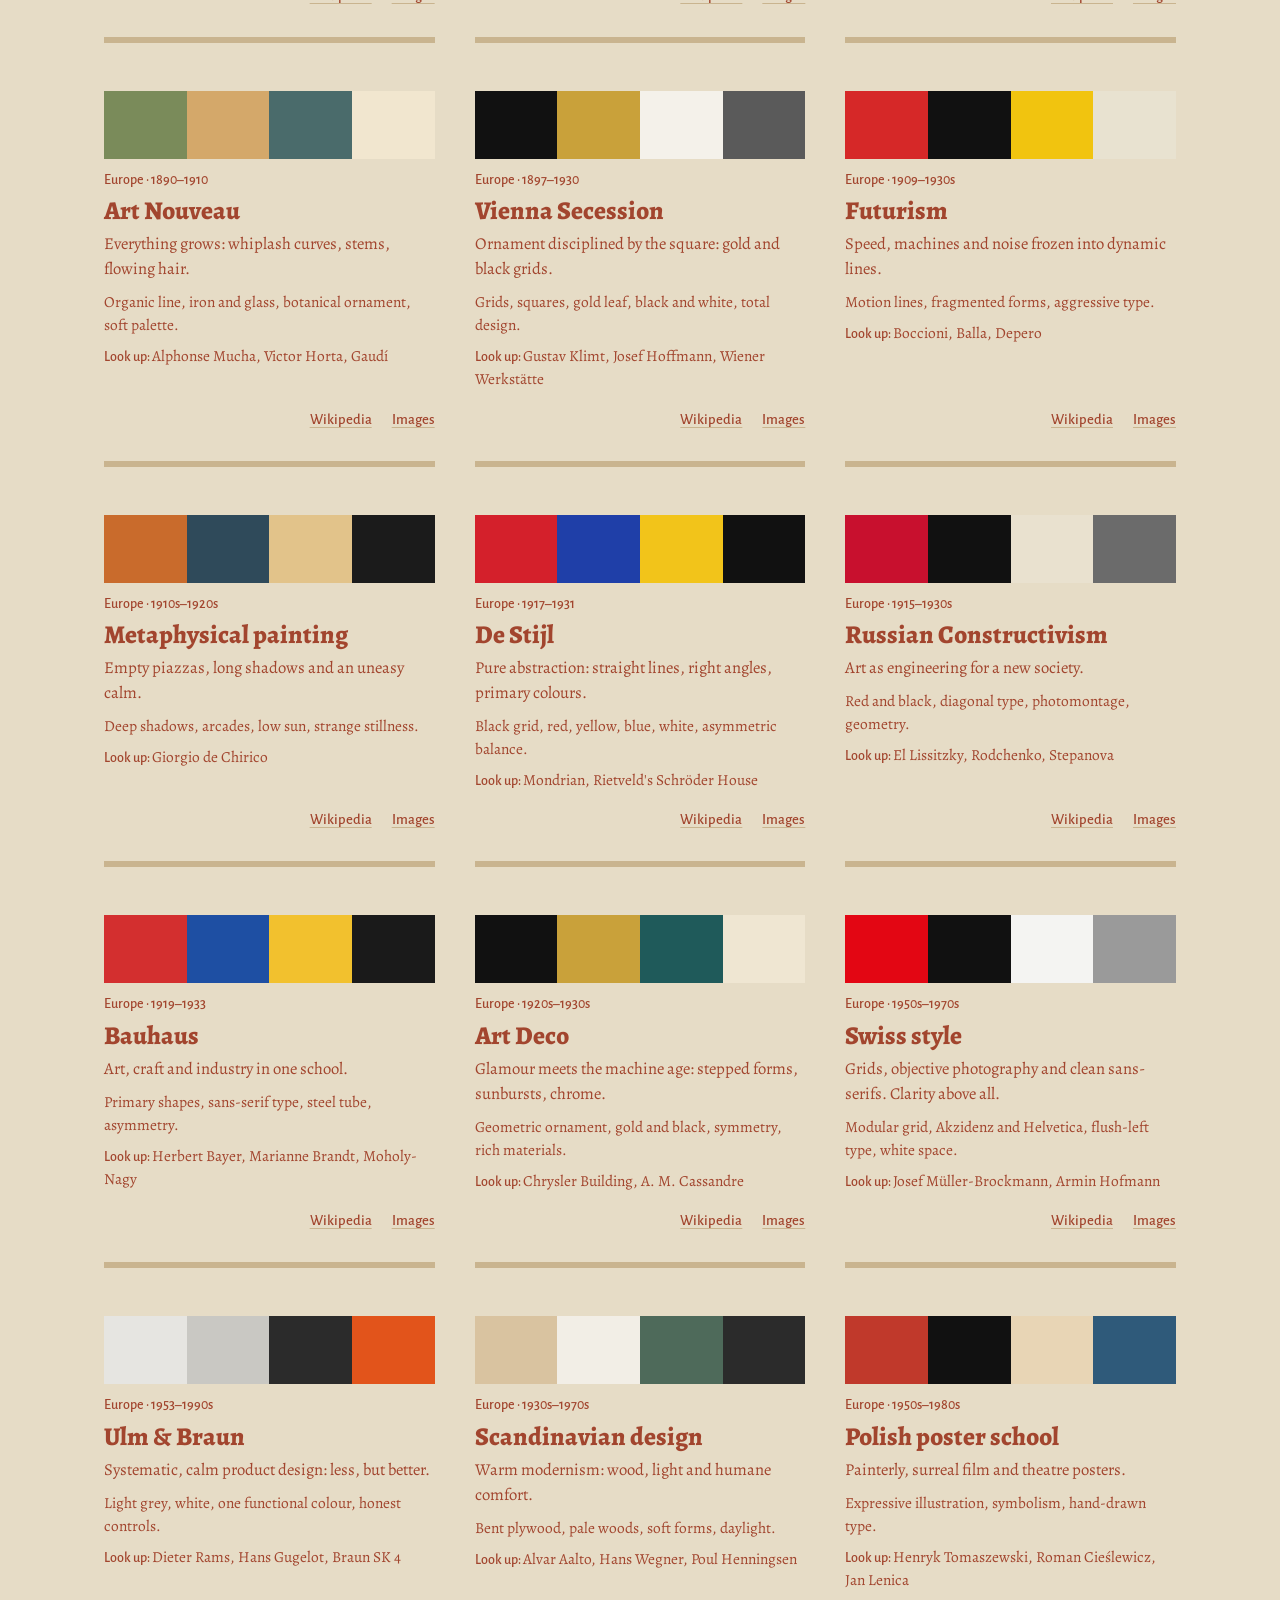
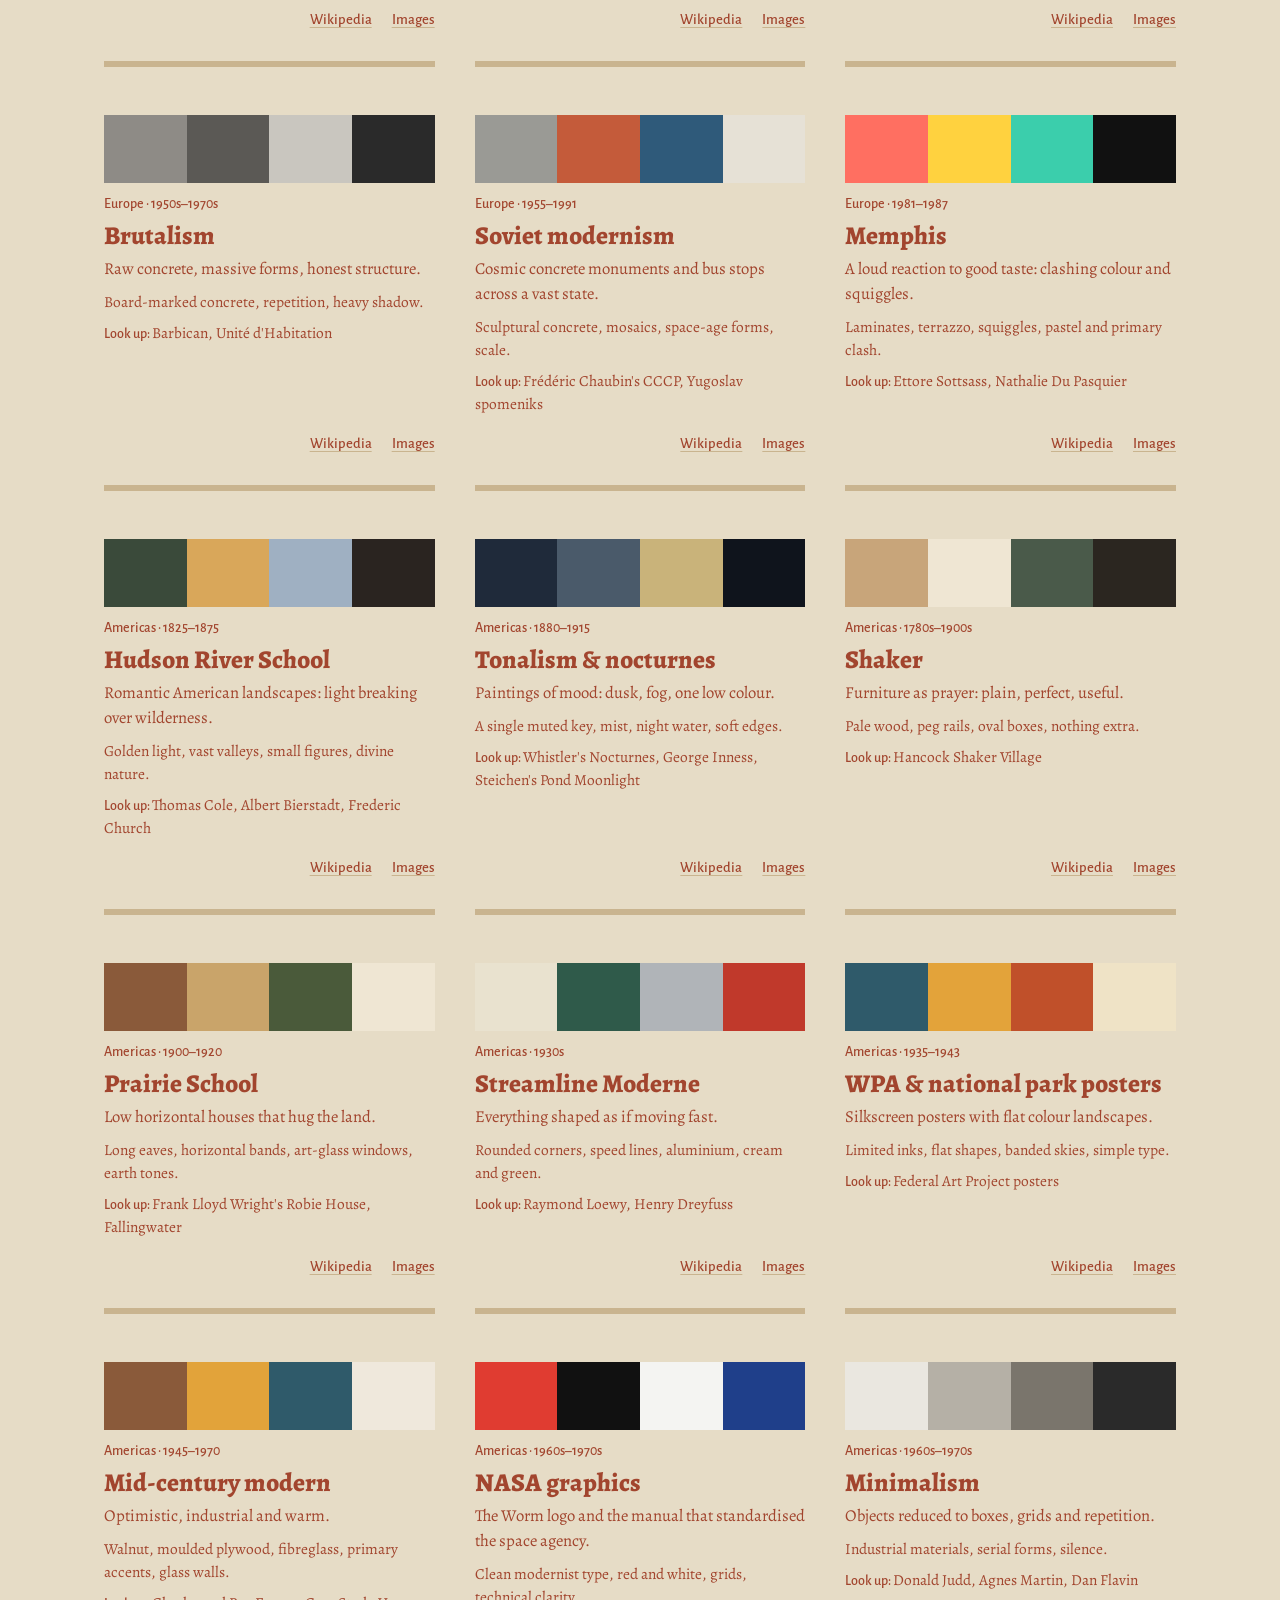
==== commit 40d09d84: "SEO and AI optimization" ====
--- a/index.html
+++ b/index.html
@@ -1,13 +1,34 @@
 <!doctype html>
-<html lang="en">
+<html lang="en" class="picked">
 <head>
 <meta charset="utf-8">
 <meta name="viewport" content="width=device-width, initial-scale=1">
-<title>Design Language Atlas</title>
+<!-- build:head -->
+<title>Design Language Atlas: 127 design styles &amp; colour palettes</title>
+<meta name="description" content="Explore 127 design languages, from Turkish saz style and İznik tiles to wabi-sabi and Bauhaus. Each has its feel, its materials and a four-colour palette you can try on the page.">
+<link rel="canonical" href="https://example.com/">
+<link rel="alternate" type="text/markdown" title="All entries as plain text" href="llms-full.txt">
+<meta name="theme-color" content="#e6dcc6">
+<style>html:root{--paper:#e6dcc6;--ink:#a2452e;--accent:#c9b48f;--title:#a2452e;--second:#8a7457;--on-second:#e6dcc6;--on-second-accent:#c9b48f}</style>
+<link rel="icon" href="favicon.svg" type="image/svg+xml">
+<meta property="og:type" content="website">
+<meta property="og:site_name" content="Design Language Atlas">
+<meta property="og:title" content="Design Language Atlas: 127 design styles &amp; colour palettes">
+<meta property="og:description" content="Explore 127 design languages, from Turkish saz style and İznik tiles to wabi-sabi and Bauhaus. Each has its feel, its materials and a four-colour palette you can try on the page.">
+<meta property="og:url" content="https://example.com/">
+<meta property="og:image" content="https://example.com/preview.png">
+<meta property="og:image:width" content="1200">
+<meta property="og:image:height" content="630">
+<meta name="twitter:card" content="summary_large_image">
+<meta name="twitter:title" content="Design Language Atlas: 127 design styles &amp; colour palettes">
+<meta name="twitter:description" content="Explore 127 design languages, from Turkish saz style and İznik tiles to wabi-sabi and Bauhaus. Each has its feel, its materials and a four-colour palette you can try on the page.">
+<meta name="twitter:image" content="https://example.com/preview.png">
+<script type="application/ld+json">{"@context":"https://schema.org","@graph":[{"@type":"WebSite","@id":"https://example.com/#website","name":"Design Language Atlas","url":"https://example.com/","inLanguage":"en"},{"@type":"CollectionPage","@id":"https://example.com/#page","url":"https://example.com/","name":"Design Language Atlas: 127 design styles & colour palettes","description":"Explore 127 design languages, from Turkish saz style and İznik tiles to wabi-sabi and Bauhaus. Each has its feel, its materials and a four-colour palette you can try on the page.","dateModified":"2026-10-04","isPartOf":{"@id":"https://example.com/#website"},"inLanguage":"en","mainEntity":{"@type":"ItemList","numberOfItems":127,"itemListElement":[{"@type":"ListItem","position":1,"name":"Göbekli Tepe & Neolithic Anatolia","url":"https://example.com/#gobekli-tepe-and-neolithic-anatolia","description":"The oldest monumental art on earth: T-shaped stone pillars carved with foxes, boars and vultures. Türkiye & Anatolia, c. 9600–6000 BCE. Palette: #c9b48f, #8a7457, #e6dcc6, #a2452e."},{"@type":"ListItem","position":2,"name":"Hittite relief","url":"https://example.com/#hittite-relief","description":"Processions of gods cut into living rock, heavy and certain. Türkiye & Anatolia, c. 1600–1180 BCE. Palette: #5e5a54, #8c7b62, #b08d57, #2f2d2a."},{"@type":"ListItem","position":3,"name":"Byzantine mosaic","url":"https://example.com/#byzantine-mosaic","description":"Gold tesserae that glitter in candlelight; flat, frontal, sacred figures. Türkiye & Anatolia, c. 500–1450. Palette: #c9a13a, #1d3557, #6b2d5c, #e8dcc0."},{"@type":"ListItem","position":4,"name":"Cappadocian rock-cut","url":"https://example.com/#cappadocian-rock-cut","description":"Rooms carved into soft volcanic rock and painted in the dark. Türkiye & Anatolia, c. 300–1200. Palette: #d9c2a0, #b5835a, #3e5c76, #f1e6d2."},{"@type":"ListItem","position":5,"name":"Seljuk stone geometry","url":"https://example.com/#seljuk-stone-geometry","description":"Austere stone buildings with explosive carved portals. Türkiye & Anatolia, 12th–13th c.. Palette: #c8a27c, #7a5a3e, #2f8f9d, #1a1a1a."},{"@type":"ListItem","position":6,"name":"İznik çini","url":"https://example.com/#iznik-cini","description":"The Ottoman flower garden in glazed tile: tulips, carnations, saz leaves. Türkiye & Anatolia, c. 1480–1620. Palette: #1f4f9c, #2aa6a1, #c8372d, #f7f5ef."},{"@type":"ListItem","position":7,"name":"Saz style","url":"https://example.com/#saz-style","description":"Ink drawings of long serrated leaves swirling around dragons and birds. Türkiye & Anatolia, 16th c.. Palette: #1b1b1b, #6c7a3a, #c9b78f, #efe8d8."},{"@type":"ListItem","position":8,"name":"Hat: Ottoman calligraphy","url":"https://example.com/#hat-ottoman-calligraphy","description":"Writing treated like architecture: letters stacked and balanced like a building. Türkiye & Anatolia, 15th–20th c.. Palette: #111111, #b8923a, #efe3c8, #7a1f1f."},{"@type":"ListItem","position":9,"name":"Tuğra","url":"https://example.com/#tugra","description":"The sultan's signature, and arguably the first logo system. Türkiye & Anatolia, 14th–19th c.. Palette: #1d2b6b, #c9a13a, #f2e8d0, #111111."},{"@type":"ListItem","position":10,"name":"Tezhip: illumination","url":"https://example.com/#tezhip-illumination","description":"Gold and lapis ornament framing a page, dense yet perfectly ordered. Türkiye & Anatolia, 15th–19th c.. Palette: #c9a13a, #1f3b8a, #b0412e, #f3ead6."},{"@type":"ListItem","position":11,"name":"Ottoman miniature","url":"https://example.com/#ottoman-miniature","description":"Flat, bird's-eye storytelling: whole cities and festivals seen from above. Türkiye & Anatolia, 16th–18th c.. Palette: #3b6e8f, #c4473a, #d9b45a, #eae1c8."},{"@type":"ListItem","position":12,"name":"Ottoman court textiles","url":"https://example.com/#ottoman-court-textiles","description":"Kaftans and velvets with huge, bold motifs. Çintemani reads like modern graphics. Türkiye & Anatolia, 15th–17th c.. Palette: #a3202b, #c9a13a, #1f3b5a, #f1e6cf."},{"@type":"ListItem","position":13,"name":"Ebru: paper marbling","url":"https://example.com/#ebru-paper-marbling","description":"Colour floated on water and lifted onto paper; each sheet is one moment. Türkiye & Anatolia, 15th c.–today. Palette: #2c4f86, #c0392b, #e3b23c, #f4efe4."},{"@type":"ListItem","position":14,"name":"Karagöz shadow theatre","url":"https://example.com/#karagoz-shadow-theatre","description":"Coloured, translucent figures pressed against a lit screen: comedy in shadow and light. Türkiye & Anatolia, 16th c.–today. Palette: #e8dcb5, #b23a2a, #2a6f6a, #1a1410."},{"@type":"ListItem","position":15,"name":"Kilim & Anatolian weaving","url":"https://example.com/#kilim-and-anatolian-weaving","description":"Geometric motifs that each carry a meaning: fertility, protection, the wolf's mouth. Türkiye & Anatolia, centuries–today. Palette: #a2322b, #23395b, #6b4a2e, #d9a93a."},{"@type":"ListItem","position":16,"name":"Oya & yazma","url":"https://example.com/#oya-and-yazma","description":"Tiny needle-lace flowers edging a scarf; hand-printed woodblock cloth. Türkiye & Anatolia, centuries–today. Palette: #c64b4b, #4f7a4a, #f2e6d6, #2b2b4a."},{"@type":"ListItem","position":17,"name":"Mimar Sinan","url":"https://example.com/#mimar-sinan","description":"Domes cascading into half-domes, with interiors full of even, calm light. Türkiye & Anatolia, 16th c.. Palette: #8d8f91, #d8cfbf, #f2ede3, #3c4a57."},{"@type":"ListItem","position":18,"name":"Hammam","url":"https://example.com/#hammam","description":"Marble and steam under a dome pierced with small glass stars of daylight. Türkiye & Anatolia, 14th c.–today. Palette: #e9e4da, #b8b2a6, #6d6a63, #f7f3e8."},{"@type":"ListItem","position":19,"name":"Ottoman wooden house","url":"https://example.com/#ottoman-wooden-house","description":"Timber houses with upper floors leaning over the street and a hall at the centre. Türkiye & Anatolia, 17th–19th c.. Palette: #8b5e3c, #e8dcc6, #6e7f80, #3b2f2a."},{"@type":"ListItem","position":20,"name":"Tulip Era","url":"https://example.com/#tulip-era","description":"Ottoman taste goes soft and festive: fountains, gardens, flowers in vases. Türkiye & Anatolia, 1718–1730. Palette: #d97a8a, #8fb38a, #f1e3c6, #3f6c8c."},{"@type":"ListItem","position":21,"name":"Mevlevi sema","url":"https://example.com/#mevlevi-sema","description":"The whirling ceremony: white robes, one turning circle, the ney's long breath. Türkiye & Anatolia, 13th c.–today. Palette: #f4f1ea, #b58d5b, #3a2f28, #7b6e64."},{"@type":"ListItem","position":22,"name":"Hüzün","url":"https://example.com/#huzun","description":"Istanbul's shared melancholy, as Orhan Pamuk describes it: beauty with weight. Türkiye & Anatolia, 19th c.–today. Palette: #2b2e33, #8a8d90, #d6d2c8, #5a6b78."},{"@type":"ListItem","position":23,"name":"Keyif","url":"https://example.com/#keyif","description":"Unhurried pleasure: tea, a view, nowhere to be. Türkiye & Anatolia, everyday. Palette: #b33a2c, #e9c46a, #3d6b4f, #f2ead8."},{"@type":"ListItem","position":24,"name":"Early Republic modernism","url":"https://example.com/#early-republic-modernism","description":"A new nation builds itself in clean geometry and Ankara stone. Türkiye & Anatolia, 1923–1950. Palette: #c9b79a, #7e8b8e, #f0ebe0, #a3402f."},{"@type":"ListItem","position":25,"name":"Republican commercial art","url":"https://example.com/#republican-commercial-art","description":"Hand-drawn ads and posters for a modernising country. Türkiye & Anatolia, 1920s–1960s. Palette: #d1442f, #1f4e79, #e9d9b5, #1a1a1a."},{"@type":"ListItem","position":26,"name":"Turkish modern graphic design","url":"https://example.com/#turkish-modern-graphic-design","description":"Bold typographic posters and book covers from a new generation. Türkiye & Anatolia, 1960s–1980s. Palette: #e63b2e, #111111, #f2f0ea, #2364aa."},{"@type":"ListItem","position":27,"name":"Folk modernism","url":"https://example.com/#folk-modernism","description":"Painters fold Anatolian motifs into modern art. Türkiye & Anatolia, 1940s–1970s. Palette: #c0392b, #2a6f97, #e1b12c, #f5efe0."},{"@type":"ListItem","position":28,"name":"Yeşilçam posters","url":"https://example.com/#yesilcam-posters","description":"Hand-painted cinema posters: big faces, big feelings. Türkiye & Anatolia, 1950s–1980s. Palette: #d62828, #f77f00, #003049, #fcbf49."},{"@type":"ListItem","position":29,"name":"Bosphorus everyday","url":"https://example.com/#bosphorus-everyday","description":"The design of ordinary Istanbul: ferries, tea glasses, simit carts, cobblestones. Türkiye & Anatolia, 20th c.–today. Palette: #f4f4f2, #111111, #b3261e, #3c6e91."},{"@type":"ListItem","position":30,"name":"Anatolian folk objects","url":"https://example.com/#anatolian-folk-objects","description":"Things made to be used and loved: copper, blue glass, painted ceramics. Türkiye & Anatolia, centuries–today. Palette: #1d4e9e, #b87333, #f2ede4, #2ea3d6."},{"@type":"ListItem","position":31,"name":"Wabi-sabi","url":"https://example.com/#wabi-sabi","description":"Beauty in the imperfect, impermanent and incomplete. Japan, 15th c.–today. Palette: #7a6a58, #b8a88f, #3e3a33, #e3dccf."},{"@type":"ListItem","position":32,"name":"Ma","url":"https://example.com/#ma","description":"Meaningful empty space: the pause that gives shape to what surrounds it. Japan, centuries–today. Palette: #f2efe9, #1d1d1b, #a39e93, #c2b49a."},{"@type":"ListItem","position":33,"name":"Shibui","url":"https://example.com/#shibui","description":"Beauty that is subtle and unobtrusive, and gets richer the longer you look. Japan, Edo–today. Palette: #5f6b5a, #8e7d68, #d8d2c4, #2f3133."},{"@type":"ListItem","position":34,"name":"Yūgen","url":"https://example.com/#yugen","description":"A deep, mysterious grace, felt more than seen. Japan, medieval–today. Palette: #3a4250, #8a919c, #cfd3d6, #1b1e24."},{"@type":"ListItem","position":35,"name":"In Praise of Shadows","url":"https://example.com/#in-praise-of-shadows","description":"Tanizaki's essay: Japanese beauty lives in dim light, lacquer and paper. Japan, 1933. Palette: #0e0b09, #6b1f16, #c9a14a, #e9e2d4."},{"@type":"ListItem","position":36,"name":"Ukiyo-e","url":"https://example.com/#ukiyo-e","description":"Woodblock prints of the floating world: waves, actors, landscapes. Japan, 17th–19th c.. Palette: #1f3d6b, #d8c39b, #b4442f, #f0e7d5."},{"@type":"ListItem","position":37,"name":"Rinpa","url":"https://example.com/#rinpa","description":"Decorative painting with gold leaf, bold shapes and nature in close-up. Japan, 17th–19th c.. Palette: #c9a54a, #2d4f8b, #4e7d3a, #111111."},{"@type":"ListItem","position":38,"name":"Sumi-e","url":"https://example.com/#sumi-e","description":"One brush, one ink, many greys: mountains and pines in mist. Japan, 14th c.–today. Palette: #111111, #5a5a5a, #a8a8a8, #f3f1ec."},{"@type":"ListItem","position":39,"name":"Mingei","url":"https://example.com/#mingei","description":"Folk craft: honest, useful objects made by unknown hands. Japan, 1920s–today. Palette: #2e3f5c, #8b5a3c, #d9cbb2, #4a4a3f."},{"@type":"ListItem","position":40,"name":"Sukiya & the tea house","url":"https://example.com/#sukiya-and-the-tea-house","description":"Rustic refinement: thin timber, paper screens, gardens framed like paintings. Japan, 16th c.–today. Palette: #b89b72, #e8e0cf, #5c6e4a, #2f2a24."},{"@type":"ListItem","position":41,"name":"Yakisugi","url":"https://example.com/#yakisugi","description":"Charred cedar cladding: wood protected by fire, black and silver. Japan, 18th c.–today. Palette: #121212, #3a3a38, #8a8478, #c8b89a."},{"@type":"ListItem","position":42,"name":"Kamon","url":"https://example.com/#kamon","description":"Family crests: thousands of circular emblems drawn from plants and objects. Japan, 12th c.–today. Palette: #111111, #f4f1ea, #7d1e1e, #b0a58f."},{"@type":"ListItem","position":43,"name":"Shibori & aizome","url":"https://example.com/#shibori-and-aizome","description":"Indigo dye and resist techniques that make soft, rhythmic patterns. Japan, 8th c.–today. Palette: #1b2a4a, #3e5c8a, #9db4cf, #eef1f4."},{"@type":"ListItem","position":44,"name":"Kintsugi","url":"https://example.com/#kintsugi","description":"Broken pottery mended with gold, so the repair becomes the beauty. Japan, 15th c.–today. Palette: #c9a14a, #2d2a26, #8a7e6e, #ece6da."},{"@type":"ListItem","position":45,"name":"Japanese modern graphics","url":"https://example.com/#japanese-modern-graphics","description":"Modernist posters with a Japanese sense of space and symbol. Japan, 1950s–1970s. Palette: #d7262e, #111111, #f3f1ec, #1c4a8c."},{"@type":"ListItem","position":46,"name":"Muji emptiness","url":"https://example.com/#muji-emptiness","description":"Design that steps back so the user can step in. Japan, 1980s–today. Palette: #f5f3ee, #c9bfae, #8c8478, #2b2b2b."},{"@type":"ListItem","position":47,"name":"Metabolism","url":"https://example.com/#metabolism","description":"Cities as living organisms: modular capsules and megastructures. Japan, 1959–1970s. Palette: #8f9295, #d6d4cf, #3b3d40, #c9502a."},{"@type":"ListItem","position":48,"name":"Superflat","url":"https://example.com/#superflat","description":"Anime, ukiyo-e and pop flattened into one bright surface. Japan, 2000s. Palette: #ef476f, #ffd166, #06d6a0, #118ab2."},{"@type":"ListItem","position":49,"name":"Shan shui","url":"https://example.com/#shan-shui","description":"Mountains and water in mist: a landscape you wander through with your eyes. China & Korea, 10th c.–today. Palette: #2a2a28, #6f726e, #b9b8b0, #efece4."},{"@type":"ListItem","position":50,"name":"Song ceramics","url":"https://example.com/#song-ceramics","description":"Glazes so quiet they look like sky, jade or moonlight. China & Korea, 960–1279. Palette: #a9c2b8, #cfd8cf, #7f9a8f, #e8e6dc."},{"@type":"ListItem","position":51,"name":"Ming furniture","url":"https://example.com/#ming-furniture","description":"Scholar's furniture in rare hardwood: lean lines, no nails, perfect joinery. China & Korea, 1368–1644. Palette: #8a4f2b, #c08a5a, #3a2418, #ece0cc."},{"@type":"ListItem","position":52,"name":"Joseon white & the moon jar","url":"https://example.com/#joseon-white-and-the-moon-jar","description":"Korean porcelain that is plain, full and slightly lopsided on purpose. China & Korea, 1392–1897. Palette: #eeeae0, #d9d3c3, #a39e8f, #3a3936."},{"@type":"ListItem","position":53,"name":"Dancheong","url":"https://example.com/#dancheong","description":"Korean temple painting in five cardinal colours. China & Korea, centuries–today. Palette: #1f6f8b, #c0392b, #f1c40f, #1e8449."},{"@type":"ListItem","position":54,"name":"Hanok","url":"https://example.com/#hanok","description":"Korean houses of wood, paper and clay that breathe with the seasons. China & Korea, centuries–today. Palette: #6b5a4a, #d9cdb8, #3e4a42, #f2ede2."},{"@type":"ListItem","position":55,"name":"Hong Kong neon","url":"https://example.com/#hong-kong-neon","description":"Streets layered with glowing signs in calligraphic characters. China & Korea, 1950s–1990s. Palette: #0b0d17, #ff2e63, #08d9d6, #f9ed69."},{"@type":"ListItem","position":56,"name":"Mughal miniature","url":"https://example.com/#mughal-miniature","description":"Jewel-like court painting: gardens, hunts, portraits under gold borders. South & Southeast Asia, 16th–19th c.. Palette: #b23a2e, #2e5e4e, #d4a13a, #f2e7cf."},{"@type":"ListItem","position":57,"name":"Truck art","url":"https://example.com/#truck-art","description":"Pakistani trucks painted as moving shrines of colour and poetry. South & Southeast Asia, 1940s–today. Palette: #e63946, #ffb703, #2a9d8f, #264653."},{"@type":"ListItem","position":58,"name":"Block printing","url":"https://example.com/#block-printing","description":"Carved wooden blocks stamped by hand into cotton, repeat after repeat. South & Southeast Asia, centuries–today. Palette: #1f3a5f, #a83232, #efe3cf, #2e2e2e."},{"@type":"ListItem","position":59,"name":"Indian modernism","url":"https://example.com/#indian-modernism","description":"Concrete monuments built for a new nation's climate and light. South & Southeast Asia, 1950s–1980s. Palette: #9a9590, #c57a4a, #dcd6cc, #3a3a3a."},{"@type":"ListItem","position":60,"name":"Tropical modernism","url":"https://example.com/#tropical-modernism","description":"Houses that dissolve into gardens, with plants as part of the architecture. South & Southeast Asia, 1950s–1990s. Palette: #3f5e3a, #a9b08a, #e9e3d3, #6b4a32."},{"@type":"ListItem","position":61,"name":"Khmer relief","url":"https://example.com/#khmer-relief","description":"Temple walls carved with endless processions and dancers. South & Southeast Asia, 9th–13th c.. Palette: #8f8065, #4f5a3e, #c9b897, #2f2a22."},{"@type":"ListItem","position":62,"name":"Islamic geometric pattern","url":"https://example.com/#islamic-geometric-pattern","description":"Endless patterns built with a compass and straightedge. Islamic world & Middle East, 9th c.–today. Palette: #1e5a8c, #2fa39a, #e9dfc8, #1a1a1a."},{"@type":"ListItem","position":63,"name":"Square Kufic","url":"https://example.com/#square-kufic","description":"Calligraphy built on a square grid: centuries-old pixel art. Islamic world & Middle East, 13th c.–today. Palette: #2f7f8f, #c9a77c, #1d3557, #f2ead8."},{"@type":"ListItem","position":64,"name":"Persian miniature","url":"https://example.com/#persian-miniature","description":"Paradise gardens and epic tales in jewel colour and gold. Islamic world & Middle East, 13th–17th c.. Palette: #1f3f8a, #3b8a5a, #d4a13a, #e8dcc6."},{"@type":"ListItem","position":65,"name":"Muqarnas","url":"https://example.com/#muqarnas","description":"Honeycomb vaults that break light into hundreds of small facets. Islamic world & Middle East, 11th c.–today. Palette: #d8cfc0, #a6957c, #3c6e91, #f4efe6."},{"@type":"ListItem","position":66,"name":"Mashrabiya","url":"https://example.com/#mashrabiya","description":"Carved wooden lattices that filter light, air and gaze. Islamic world & Middle East, 12th c.–today. Palette: #6b4a2e, #c8a37a, #2c2420, #eadfcb."},{"@type":"ListItem","position":67,"name":"Zellij","url":"https://example.com/#zellij","description":"Moroccan mosaic of hand-cut glazed tile, slightly irregular and glowing. Islamic world & Middle East, 10th c.–today. Palette: #1f6e5a, #1d4e89, #f2ece1, #c98a2e."},{"@type":"ListItem","position":68,"name":"Persian carpet","url":"https://example.com/#persian-carpet","description":"A garden you can roll up: medallions, borders, symbolic flowers. Islamic world & Middle East, centuries–today. Palette: #8b1e2b, #1f2f5c, #e8dcc4, #c38b3a."},{"@type":"ListItem","position":69,"name":"Earth architecture","url":"https://example.com/#earth-architecture","description":"Mud-brick buildings that stay cool and glow at sunset. Islamic world & Middle East, ancient–today. Palette: #c79a6b, #e2c49a, #8a5e3c, #f1e6d4."},{"@type":"ListItem","position":70,"name":"Mesopotamian glazed brick","url":"https://example.com/#mesopotamian-glazed-brick","description":"Processions of lions and dragons in glowing blue brick. Islamic world & Middle East, c. 600 BCE. Palette: #1d4e9e, #d9a63a, #e8dcc0, #2b2b2b."},{"@type":"ListItem","position":71,"name":"Cycladic","url":"https://example.com/#cycladic","description":"Marble figures so simple they look modern. Europe, c. 3200–2000 BCE. Palette: #f2efe8, #d9d4c9, #a49c8e, #2f3133."},{"@type":"ListItem","position":72,"name":"Neoclassicism","url":"https://example.com/#neoclassicism","description":"Order, columns and calm proportion borrowed from Greece and Rome. Europe, 1750–1850. Palette: #efe9df, #b8ad9a, #4a5560, #1a1a1a."},{"@type":"ListItem","position":73,"name":"Gothic light","url":"https://example.com/#gothic-light","description":"Stone opened up into walls of coloured glass. Europe, 12th–16th c.. Palette: #1f3f9e, #b3202b, #e3b23c, #2a2a2a."},{"@type":"ListItem","position":74,"name":"Chiaroscuro & tenebrism","url":"https://example.com/#chiaroscuro-and-tenebrism","description":"Figures pulled out of darkness by a single hard light. Europe, 16th–17th c.. Palette: #0d0b09, #6b3a1f, #d9a05a, #e8d6b5."},{"@type":"ListItem","position":75,"name":"Dutch Golden Age","url":"https://example.com/#dutch-golden-age","description":"Quiet rooms, still lifes and soft window light. Europe, 17th c.. Palette: #2f3e3a, #b38a3e, #e5d9bf, #1a1a1a."},{"@type":"ListItem","position":76,"name":"Romanticism & the sublime","url":"https://example.com/#romanticism-and-the-sublime","description":"Small figures before vast nature: awe, storms, fog. Europe, 1790–1850. Palette: #3f4b5a, #c7a46a, #dcd5c6, #1e2228."},{"@type":"ListItem","position":77,"name":"Natural history plates","url":"https://example.com/#natural-history-plates","description":"Precise drawings of specimens, labelled and laid out with care. Europe, 17th–19th c.. Palette: #2f3a2a, #8b9a6b, #c97b4a, #f1ecdf."},{"@type":"ListItem","position":78,"name":"Arts and Crafts","url":"https://example.com/#arts-and-crafts","description":"A protest against factory goods: handmade, honest, natural ornament. Europe, 1860–1910. Palette: #2f4a3a, #8a3a2a, #c9a85a, #ece3cd."},{"@type":"ListItem","position":79,"name":"Art Nouveau","url":"https://example.com/#art-nouveau","description":"Everything grows: whiplash curves, stems, flowing hair. Europe, 1890–1910. Palette: #7a8b5a, #d4a86a, #4a6b6b, #f1e6cf."},{"@type":"ListItem","position":80,"name":"Vienna Secession","url":"https://example.com/#vienna-secession","description":"Ornament disciplined by the square: gold and black grids. Europe, 1897–1930. Palette: #111111, #c9a13a, #f4f1ea, #5a5a5a."},{"@type":"ListItem","position":81,"name":"Futurism","url":"https://example.com/#futurism","description":"Speed, machines and noise frozen into dynamic lines. Europe, 1909–1930s. Palette: #d62828, #111111, #f1c40f, #e8e2d0."},{"@type":"ListItem","position":82,"name":"Metaphysical painting","url":"https://example.com/#metaphysical-painting","description":"Empty piazzas, long shadows and an uneasy calm. Europe, 1910s–1920s. Palette: #c96b2c, #2f4a5a, #e2c38a, #1b1b1b."},{"@type":"ListItem","position":83,"name":"De Stijl","url":"https://example.com/#de-stijl","description":"Pure abstraction: straight lines, right angles, primary colours. Europe, 1917–1931. Palette: #d4202b, #1f3fa8, #f2c41a, #111111."},{"@type":"ListItem","position":84,"name":"Russian Constructivism","url":"https://example.com/#russian-constructivism","description":"Art as engineering for a new society. Europe, 1915–1930s. Palette: #c8102e, #111111, #e9e1cf, #6b6b6b."},{"@type":"ListItem","position":85,"name":"Bauhaus","url":"https://example.com/#bauhaus","description":"Art, craft and industry in one school. Europe, 1919–1933. Palette: #d32f2f, #1e4fa3, #f2c12e, #1a1a1a."},{"@type":"ListItem","position":86,"name":"Art Deco","url":"https://example.com/#art-deco","description":"Glamour meets the machine age: stepped forms, sunbursts, chrome. Europe, 1920s–1930s. Palette: #111111, #c9a13a, #1f5a5a, #efe6d2."},{"@type":"ListItem","position":87,"name":"Swiss style","url":"https://example.com/#swiss-style","description":"Grids, objective photography and clean sans-serifs. Clarity above all. Europe, 1950s–1970s. Palette: #e30613, #111111, #f4f4f2, #9a9a9a."},{"@type":"ListItem","position":88,"name":"Ulm & Braun","url":"https://example.com/#ulm-and-braun","description":"Systematic, calm product design: less, but better. Europe, 1953–1990s. Palette: #e6e5e1, #c9c8c3, #2b2b2b, #e2541b."},{"@type":"ListItem","position":89,"name":"Scandinavian design","url":"https://example.com/#scandinavian-design","description":"Warm modernism: wood, light and humane comfort. Europe, 1930s–1970s. Palette: #d9c3a0, #f2eee6, #4e6a5a, #2b2b2b."},{"@type":"ListItem","position":90,"name":"Polish poster school","url":"https://example.com/#polish-poster-school","description":"Painterly, surreal film and theatre posters. Europe, 1950s–1980s. Palette: #c0392b, #111111, #e8d5b5, #2f5a7a."},{"@type":"ListItem","position":91,"name":"Brutalism","url":"https://example.com/#brutalism","description":"Raw concrete, massive forms, honest structure. Europe, 1950s–1970s. Palette: #8e8b86, #5b5955, #c9c6bf, #2a2a2a."},{"@type":"ListItem","position":92,"name":"Soviet modernism","url":"https://example.com/#soviet-modernism","description":"Cosmic concrete monuments and bus stops across a vast state. Europe, 1955–1991. Palette: #9a9a95, #c45b3a, #2f5a7a, #e6e1d6."},{"@type":"ListItem","position":93,"name":"Memphis","url":"https://example.com/#memphis","description":"A loud reaction to good taste: clashing colour and squiggles. Europe, 1981–1987. Palette: #ff6f61, #ffd23f, #3bceac, #111111."},{"@type":"ListItem","position":94,"name":"Hudson River School","url":"https://example.com/#hudson-river-school","description":"Romantic American landscapes: light breaking over wilderness. Americas, 1825–1875. Palette: #3a4a3a, #d9a75a, #9fb0c2, #2a2420."},{"@type":"ListItem","position":95,"name":"Tonalism & nocturnes","url":"https://example.com/#tonalism-and-nocturnes","description":"Paintings of mood: dusk, fog, one low colour. Americas, 1880–1915. Palette: #1f2a3a, #4a5a6a, #c9b37a, #0f141c."},{"@type":"ListItem","position":96,"name":"Shaker","url":"https://example.com/#shaker","description":"Furniture as prayer: plain, perfect, useful. Americas, 1780s–1900s. Palette: #c8a57a, #efe6d3, #4a5a4a, #2b2620."},{"@type":"ListItem","position":97,"name":"Prairie School","url":"https://example.com/#prairie-school","description":"Low horizontal houses that hug the land. Americas, 1900–1920. Palette: #8a5a3a, #c9a46a, #4a5a3a, #efe6d3."},{"@type":"ListItem","position":98,"name":"Streamline Moderne","url":"https://example.com/#streamline-moderne","description":"Everything shaped as if moving fast. Americas, 1930s. Palette: #e9e2cf, #2f5a4a, #b0b4b8, #c0392b."},{"@type":"ListItem","position":99,"name":"WPA & national park posters","url":"https://example.com/#wpa-and-national-park-posters","description":"Silkscreen posters with flat colour landscapes. Americas, 1935–1943. Palette: #2f5a6a, #e3a33a, #c0502a, #efe3c6."},{"@type":"ListItem","position":100,"name":"Mid-century modern","url":"https://example.com/#mid-century-modern","description":"Optimistic, industrial and warm. Americas, 1945–1970. Palette: #8a5a3a, #e2a33a, #2f5a6a, #efe8dc."},{"@type":"ListItem","position":101,"name":"NASA graphics","url":"https://example.com/#nasa-graphics","description":"The Worm logo and the manual that standardised the space agency. Americas, 1960s–1970s. Palette: #e03c31, #111111, #f4f4f2, #1f3f8a."},{"@type":"ListItem","position":102,"name":"Minimalism","url":"https://example.com/#minimalism","description":"Objects reduced to boxes, grids and repetition. Americas, 1960s–1970s. Palette: #eae7e0, #b5b0a6, #7a756c, #2a2a2a."},{"@type":"ListItem","position":103,"name":"Light and Space","url":"https://example.com/#light-and-space","description":"Art made of light itself: rooms of colour, apertures to the sky. Americas, 1960s–today. Palette: #ffb36b, #7a5cff, #ff5e7e, #0f0f1a."},{"@type":"ListItem","position":104,"name":"Barragán","url":"https://example.com/#barragan","description":"Walls of pure colour, water and silence in Mexican light. Americas, 1940s–1980s. Palette: #e1527a, #e6a03a, #6a4a9a, #f2ece1."},{"@type":"ListItem","position":105,"name":"Brazilian modernism","url":"https://example.com/#brazilian-modernism","description":"Concrete curves and tropical gardens. Americas, 1940s–1970s. Palette: #2f6a4a, #f2efe6, #1f4f8a, #9a9a95."},{"@type":"ListItem","position":106,"name":"Mexican muralism","url":"https://example.com/#mexican-muralism","description":"Public walls telling a nation's history. Americas, 1920s–1970s. Palette: #c0502a, #2f6a4a, #e3a33a, #3a2a20."},{"@type":"ListItem","position":107,"name":"Andean textiles","url":"https://example.com/#andean-textiles","description":"Woven geometry with cosmic meaning. Americas, pre-Columbian–today. Palette: #b3262e, #e3a33a, #1f3f5a, #2a2a2a."},{"@type":"ListItem","position":108,"name":"Psychedelic posters","url":"https://example.com/#psychedelic-posters","description":"Melting letters and vibrating colour for concerts. Americas, 1965–1971. Palette: #ff2e88, #ff9f1c, #2ec4b6, #6a00f4."},{"@type":"ListItem","position":109,"name":"American Dynamism","url":"https://example.com/#american-dynamism","description":"Classical painting and heroic photography sell new defense and industrial tech. Americas, 2020s. Palette: #2a2f36, #c9a46a, #e8e2d6, #6b7c8a."},{"@type":"ListItem","position":110,"name":"Ancient Egypt","url":"https://example.com/#ancient-egypt","description":"An art of eternity: strict rules, profiles, gold and lapis. Africa, c. 3000–30 BCE. Palette: #c9a13a, #1f3f8a, #b3402a, #e8dcc0."},{"@type":"ListItem","position":111,"name":"Kente","url":"https://example.com/#kente","description":"Ghanaian strip-woven cloth where every pattern has a name. Africa, 17th c.–today. Palette: #e3a51a, #1e7a3a, #b3202b, #111111."},{"@type":"ListItem","position":112,"name":"Kuba textiles","url":"https://example.com/#kuba-textiles","description":"Raffia cloth with improvised geometric patterns. Africa, centuries–today. Palette: #8a5a2a, #c9a46a, #2a2420, #e8dcc4."},{"@type":"ListItem","position":113,"name":"Ndebele painting","url":"https://example.com/#ndebele-painting","description":"House walls painted in bold, black-outlined geometry. Africa, 20th c.–today. Palette: #1f4fa3, #e3a51a, #c0392b, #111111."},{"@type":"ListItem","position":114,"name":"Adinkra","url":"https://example.com/#adinkra","description":"Ghanaian symbols, each carrying a proverb. Africa, 19th c.–today. Palette: #111111, #8a5a3a, #e9dcc4, #b3402a."},{"@type":"ListItem","position":115,"name":"Sudano-Sahelian","url":"https://example.com/#sudano-sahelian","description":"Mud mosques bristling with timber, replastered by the community each year. Africa, 13th c.–today. Palette: #b07a4a, #d9a06a, #6b4a2e, #f1e3cc."},{"@type":"ListItem","position":116,"name":"Bògòlanfini","url":"https://example.com/#bogolanfini","description":"Malian mud cloth: patterns painted with fermented mud. Africa, 12th c.–today. Palette: #3a2a20, #c9b48f, #8a5a3a, #efe6d3."},{"@type":"ListItem","position":117,"name":"Afrofuturism","url":"https://example.com/#afrofuturism","description":"African heritage reimagined in space and the future. Africa, 1970s–today. Palette: #3a1a5a, #c9a13a, #1f9e8f, #0f0f14."},{"@type":"ListItem","position":118,"name":"Technical illustration","url":"https://example.com/#technical-illustration","description":"Exploded views and cutaways that explain how things work. Global & digital, 19th c.–today. Palette: #1f3f6a, #f2efe6, #8a8a8a, #c0392b."},{"@type":"ListItem","position":119,"name":"Swiss cartography","url":"https://example.com/#swiss-cartography","description":"Maps shaded so carefully the mountains look carved. Global & digital, 1900s–today. Palette: #6a8a5a, #c9b58a, #eae4d4, #4a6a8a."},{"@type":"ListItem","position":120,"name":"Cassette futurism","url":"https://example.com/#cassette-futurism","description":"The future imagined with chunky buttons, CRTs and beige plastic. Global & digital, 1970s–1980s. Palette: #d9d2c0, #4a4a48, #ff7a1a, #3aa655."},{"@type":"ListItem","position":121,"name":"Pixel art","url":"https://example.com/#pixel-art","description":"Images built from visible squares and tiny palettes. Global & digital, 1980s–today. Palette: #0f380f, #306230, #8bac0f, #9bbc0f."},{"@type":"ListItem","position":122,"name":"Cyberpunk","url":"https://example.com/#cyberpunk","description":"High tech, low life: neon, rain and dense cities. Global & digital, 1980s–today. Palette: #0b0b1a, #ff2a6d, #05d9e8, #d1f7ff."},{"@type":"ListItem","position":123,"name":"Solarpunk","url":"https://example.com/#solarpunk","description":"A hopeful future where technology and plants grow together. Global & digital, 2010s–today. Palette: #3f7a4a, #e9c46a, #a8d5ba, #f4f1e8."},{"@type":"ListItem","position":124,"name":"Y2K futurism","url":"https://example.com/#y2k-futurism","description":"Translucent plastics, chrome blobs and silver optimism. Global & digital, 1997–2004. Palette: #8ec5ff, #c0c8d0, #ffffff, #2a5adf."},{"@type":"ListItem","position":125,"name":"Vaporwave","url":"https://example.com/#vaporwave","description":"Nostalgic irony: 90s computers, marble busts, pink sunsets. Global & digital, 2010s. Palette: #ff71ce, #01cdfe, #b967ff, #fffb96."},{"@type":"ListItem","position":126,"name":"Skeuomorphism","url":"https://example.com/#skeuomorphism","description":"Screens that imitate real materials: leather, wood, brushed metal. Global & digital, 2000s–2013. Palette: #8a5a3a, #c9c9c9, #3a3a3a, #e8e2d6."},{"@type":"ListItem","position":127,"name":"Glitch art","url":"https://example.com/#glitch-art","description":"Beauty found in broken data. Global & digital, 2000s–today. Palette: #ff0055, #00ffcc, #111111, #f4f4f4."}]}}]}</script>
+<!-- /build:head -->
 <link rel="preconnect" href="https://fonts.googleapis.com">
 <link rel="preconnect" href="https://fonts.gstatic.com" crossorigin>
 <link rel="stylesheet" href="https://fonts.googleapis.com/css2?family=Alegreya:wght@400;800;900&family=Alegreya+Sans:wght@500&display=swap">
-<link rel="stylesheet" href="style.css?v=20261003p">
+<link rel="stylesheet" href="style.css?v=23a1e9c3">
 </head>
 <body>
 
@@ -28,7 +49,16 @@
       <h2 id="shelf-title">Start here</h2>
       <p>Eight hand-picked favourites to start with: shadow and light, wood, quiet restraint and deep colour. Pick one to jump straight to it.</p>
     </div>
-    <ul class="picks" id="picks"></ul>
+    <ul class="picks" id="picks"><!-- build:picks -->
+<li><button class="pick" type="button" data-id="karagoz-shadow-theatre"><div class="pick-stripe" aria-hidden="true"><i style="background:#e8dcb5" data-hex="#e8dcb5"></i><i style="background:#b23a2a" data-hex="#b23a2a"></i><i style="background:#2a6f6a" data-hex="#2a6f6a"></i><i style="background:#1a1410" data-hex="#1a1410"></i></div><span class="pick-body"><b>Karagöz shadow theatre</b><span>Our shadows idea in a Turkish voice: colour glowing through darkness.</span></span></button></li>
+<li><button class="pick" type="button" data-id="ottoman-miniature"><div class="pick-stripe" aria-hidden="true"><i style="background:#3b6e8f" data-hex="#3b6e8f"></i><i style="background:#c4473a" data-hex="#c4473a"></i><i style="background:#d9b45a" data-hex="#d9b45a"></i><i style="background:#eae1c8" data-hex="#eae1c8"></i></div><span class="pick-body"><b>Ottoman miniature</b><span>Matrakçı Nasuh drew cities from above, five centuries before drones.</span></span></button></li>
+<li><button class="pick" type="button" data-id="hammam"><div class="pick-stripe" aria-hidden="true"><i style="background:#e9e4da" data-hex="#e9e4da"></i><i style="background:#b8b2a6" data-hex="#b8b2a6"></i><i style="background:#6d6a63" data-hex="#6d6a63"></i><i style="background:#f7f3e8" data-hex="#f7f3e8"></i></div><span class="pick-body"><b>Hammam</b><span>Small stars of daylight in a dark dome. Calm, and light out of shadow.</span></span></button></li>
+<li><button class="pick" type="button" data-id="ottoman-wooden-house"><div class="pick-stripe" aria-hidden="true"><i style="background:#8b5e3c" data-hex="#8b5e3c"></i><i style="background:#e8dcc6" data-hex="#e8dcc6"></i><i style="background:#6e7f80" data-hex="#6e7f80"></i><i style="background:#3b2f2a" data-hex="#3b2f2a"></i></div><span class="pick-body"><b>Ottoman wooden house</b><span>Wood, lattice and filtered light, close to the Japanese taste you like.</span></span></button></li>
+<li><button class="pick" type="button" data-id="square-kufic"><div class="pick-stripe" aria-hidden="true"><i style="background:#2f7f8f" data-hex="#2f7f8f"></i><i style="background:#c9a77c" data-hex="#c9a77c"></i><i style="background:#1d3557" data-hex="#1d3557"></i><i style="background:#f2ead8" data-hex="#f2ead8"></i></div><span class="pick-body"><b>Square Kufic</b><span>Letters on a square grid, like aircraft holding a formation.</span></span></button></li>
+<li><button class="pick" type="button" data-id="ebru-paper-marbling"><div class="pick-stripe" aria-hidden="true"><i style="background:#2c4f86" data-hex="#2c4f86"></i><i style="background:#c0392b" data-hex="#c0392b"></i><i style="background:#e3b23c" data-hex="#e3b23c"></i><i style="background:#f4efe4" data-hex="#f4efe4"></i></div><span class="pick-body"><b>Ebru: paper marbling</b><span>Colour moving on water, the way a swarm moves in the sky.</span></span></button></li>
+<li><button class="pick" type="button" data-id="huzun"><div class="pick-stripe" aria-hidden="true"><i style="background:#2b2e33" data-hex="#2b2e33"></i><i style="background:#8a8d90" data-hex="#8a8d90"></i><i style="background:#d6d2c8" data-hex="#d6d2c8"></i><i style="background:#5a6b78" data-hex="#5a6b78"></i></div><span class="pick-body"><b>Hüzün</b><span>A Turkish cousin of wabi-sabi: beauty that carries weight.</span></span></button></li>
+<li><button class="pick" type="button" data-id="in-praise-of-shadows"><div class="pick-stripe" aria-hidden="true"><i style="background:#0e0b09" data-hex="#0e0b09"></i><i style="background:#6b1f16" data-hex="#6b1f16"></i><i style="background:#c9a14a" data-hex="#c9a14a"></i><i style="background:#e9e2d4" data-hex="#e9e2d4"></i></div><span class="pick-body"><b>In Praise of Shadows</b><span>Where our current direction started.</span></span></button></li>
+<!-- /build:picks --></ul>
   </section>
 
   <section class="browse" aria-label="All entries">
@@ -59,12 +89,140 @@
       <div class="rail" id="rail" aria-hidden="true"></div>
     </div>
     <div class="hint">
-      <p class="display">Go on,<br>pick one.</p>
+      <h2 class="display">Go on,<br>pick one.</h2>
       <div class="hint-note">
         <p>The whole page will put on its colours.</p>
       </div>
     </div>
-    <ul class="grid" id="grid"></ul>
+    <ul class="grid" id="grid"><!-- build:entries -->
+<li class="card" id="gobekli-tepe-and-neolithic-anatolia"><button class="use" type="button" aria-label="Use the colours of Göbekli Tepe &amp; Neolithic Anatolia (#c9b48f, #8a7457, #e6dcc6, #a2452e) for this page"><div class="stripe" aria-hidden="true"><i style="background:#c9b48f" data-hex="#c9b48f"></i><i style="background:#8a7457" data-hex="#8a7457"></i><i style="background:#e6dcc6" data-hex="#e6dcc6"></i><i style="background:#a2452e" data-hex="#a2452e"></i></div></button><div class="card-body"><p class="meta">Türkiye &amp; Anatolia · c. 9600–6000 BCE</p><h3>Göbekli Tepe &amp; Neolithic Anatolia</h3><p class="feel">The oldest monumental art on earth: T-shaped stone pillars carved with foxes, boars and vultures.</p><p class="traits">Limestone, low relief, rings of pillars, ochre wall paintings at Çatalhöyük.</p><p class="look"><em>Look up: </em>Göbekli Tepe pillars, Çatalhöyük murals, Karahan Tepe</p><p class="links"><a href="https://en.wikipedia.org/w/index.php?search=G%C3%B6bekli%20Tepe" target="_blank" rel="noopener">Wikipedia</a><a href="https://www.google.com/search?tbm=isch&amp;q=G%C3%B6bekli%20Tepe%20G%C3%B6bekli%20Tepe%20pillars" target="_blank" rel="noopener">Images</a></p></div></li>
+<li class="card" id="hittite-relief"><button class="use" type="button" aria-label="Use the colours of Hittite relief (#5e5a54, #8c7b62, #b08d57, #2f2d2a) for this page"><div class="stripe" aria-hidden="true"><i style="background:#5e5a54" data-hex="#5e5a54"></i><i style="background:#8c7b62" data-hex="#8c7b62"></i><i style="background:#b08d57" data-hex="#b08d57"></i><i style="background:#2f2d2a" data-hex="#2f2d2a"></i></div></button><div class="card-body"><p class="meta">Türkiye &amp; Anatolia · c. 1600–1180 BCE</p><h3>Hittite relief</h3><p class="feel">Processions of gods cut into living rock, heavy and certain.</p><p class="traits">Basalt and rock-face relief, sun discs, lions, bronze standards.</p><p class="look"><em>Look up: </em>Yazılıkaya, Alaca Höyük sun discs, Lion Gate at Hattusa</p><p class="links"><a href="https://en.wikipedia.org/w/index.php?search=Hittite%20art" target="_blank" rel="noopener">Wikipedia</a><a href="https://www.google.com/search?tbm=isch&amp;q=Hittite%20art%20Yaz%C4%B1l%C4%B1kaya" target="_blank" rel="noopener">Images</a></p></div></li>
+<li class="card" id="byzantine-mosaic"><button class="use" type="button" aria-label="Use the colours of Byzantine mosaic (#c9a13a, #1d3557, #6b2d5c, #e8dcc0) for this page"><div class="stripe" aria-hidden="true"><i style="background:#c9a13a" data-hex="#c9a13a"></i><i style="background:#1d3557" data-hex="#1d3557"></i><i style="background:#6b2d5c" data-hex="#6b2d5c"></i><i style="background:#e8dcc0" data-hex="#e8dcc0"></i></div></button><div class="card-body"><p class="meta">Türkiye &amp; Anatolia · c. 500–1450</p><h3>Byzantine mosaic</h3><p class="feel">Gold tesserae that glitter in candlelight; flat, frontal, sacred figures.</p><p class="traits">Gold ground, glass tesserae, deep blues and purples, light that moves as you walk.</p><p class="look"><em>Look up: </em>Hagia Sophia mosaics, Chora (Kariye) mosaics, Ravenna</p><p class="links"><a href="https://en.wikipedia.org/w/index.php?search=Byzantine%20mosaic" target="_blank" rel="noopener">Wikipedia</a><a href="https://www.google.com/search?tbm=isch&amp;q=Byzantine%20mosaic%20Hagia%20Sophia%20mosaics" target="_blank" rel="noopener">Images</a></p></div></li>
+<li class="card" id="cappadocian-rock-cut"><button class="use" type="button" aria-label="Use the colours of Cappadocian rock-cut (#d9c2a0, #b5835a, #3e5c76, #f1e6d2) for this page"><div class="stripe" aria-hidden="true"><i style="background:#d9c2a0" data-hex="#d9c2a0"></i><i style="background:#b5835a" data-hex="#b5835a"></i><i style="background:#3e5c76" data-hex="#3e5c76"></i><i style="background:#f1e6d2" data-hex="#f1e6d2"></i></div></button><div class="card-body"><p class="meta">Türkiye &amp; Anatolia · c. 300–1200</p><h3>Cappadocian rock-cut</h3><p class="feel">Rooms carved into soft volcanic rock and painted in the dark.</p><p class="traits">Tuff stone, cave interiors, small openings, frescoes in ochre and blue.</p><p class="look"><em>Look up: </em>Göreme Open Air Museum, Dark Church, Derinkuyu</p><p class="links"><a href="https://en.wikipedia.org/w/index.php?search=G%C3%B6reme" target="_blank" rel="noopener">Wikipedia</a><a href="https://www.google.com/search?tbm=isch&amp;q=G%C3%B6reme%20G%C3%B6reme%20Open%20Air%20Museum" target="_blank" rel="noopener">Images</a></p></div></li>
+<li class="card" id="seljuk-stone-geometry"><button class="use" type="button" aria-label="Use the colours of Seljuk stone geometry (#c8a27c, #7a5a3e, #2f8f9d, #1a1a1a) for this page"><div class="stripe" aria-hidden="true"><i style="background:#c8a27c" data-hex="#c8a27c"></i><i style="background:#7a5a3e" data-hex="#7a5a3e"></i><i style="background:#2f8f9d" data-hex="#2f8f9d"></i><i style="background:#1a1a1a" data-hex="#1a1a1a"></i></div></button><div class="card-body"><p class="meta">Türkiye &amp; Anatolia · 12th–13th c.</p><h3>Seljuk stone geometry</h3><p class="feel">Austere stone buildings with explosive carved portals.</p><p class="traits">Cut stone, deep relief, star polygons, muqarnas, turquoise and black tile inside.</p><p class="look"><em>Look up: </em>Divriği Great Mosque, Sivas Gök Medrese, Karatay Medrese, Sultanhanı</p><p class="links"><a href="https://en.wikipedia.org/w/index.php?search=Seljuk%20architecture" target="_blank" rel="noopener">Wikipedia</a><a href="https://www.google.com/search?tbm=isch&amp;q=Seljuk%20architecture%20Divri%C4%9Fi%20Great%20Mosque" target="_blank" rel="noopener">Images</a></p></div></li>
+<li class="card" id="iznik-cini"><button class="use" type="button" aria-label="Use the colours of İznik çini (#1f4f9c, #2aa6a1, #c8372d, #f7f5ef) for this page"><div class="stripe" aria-hidden="true"><i style="background:#1f4f9c" data-hex="#1f4f9c"></i><i style="background:#2aa6a1" data-hex="#2aa6a1"></i><i style="background:#c8372d" data-hex="#c8372d"></i><i style="background:#f7f5ef" data-hex="#f7f5ef"></i></div></button><div class="card-body"><p class="meta">Türkiye &amp; Anatolia · c. 1480–1620</p><h3>İznik çini</h3><p class="feel">The Ottoman flower garden in glazed tile: tulips, carnations, saz leaves.</p><p class="traits">Cobalt, turquoise, raised tomato red and sage green on brilliant white.</p><p class="look"><em>Look up: </em>Rüstem Paşa Mosque, Topkapı Circumcision Room</p><p class="links"><a href="https://en.wikipedia.org/w/index.php?search=%C4%B0znik%20pottery" target="_blank" rel="noopener">Wikipedia</a><a href="https://www.google.com/search?tbm=isch&amp;q=%C4%B0znik%20pottery%20R%C3%BCstem%20Pa%C5%9Fa%20Mosque" target="_blank" rel="noopener">Images</a></p></div></li>
+<li class="card" id="saz-style"><button class="use" type="button" aria-label="Use the colours of Saz style (#1b1b1b, #6c7a3a, #c9b78f, #efe8d8) for this page"><div class="stripe" aria-hidden="true"><i style="background:#1b1b1b" data-hex="#1b1b1b"></i><i style="background:#6c7a3a" data-hex="#6c7a3a"></i><i style="background:#c9b78f" data-hex="#c9b78f"></i><i style="background:#efe8d8" data-hex="#efe8d8"></i></div></button><div class="card-body"><p class="meta">Türkiye &amp; Anatolia · 16th c.</p><h3>Saz style</h3><p class="feel">Ink drawings of long serrated leaves swirling around dragons and birds.</p><p class="traits">Fine line, movement, hybrid creatures, often black ink alone.</p><p class="look"><em>Look up: </em>Şahkulu, saz yolu drawings, Topkapı albums</p><p class="links"><a href="https://en.wikipedia.org/w/index.php?search=Saz%20style" target="_blank" rel="noopener">Wikipedia</a><a href="https://www.google.com/search?tbm=isch&amp;q=Saz%20style%20%C5%9Eahkulu" target="_blank" rel="noopener">Images</a></p></div></li>
+<li class="card" id="hat-ottoman-calligraphy"><button class="use" type="button" aria-label="Use the colours of Hat: Ottoman calligraphy (#111111, #b8923a, #efe3c8, #7a1f1f) for this page"><div class="stripe" aria-hidden="true"><i style="background:#111111" data-hex="#111111"></i><i style="background:#b8923a" data-hex="#b8923a"></i><i style="background:#efe3c8" data-hex="#efe3c8"></i><i style="background:#7a1f1f" data-hex="#7a1f1f"></i></div></button><div class="card-body"><p class="meta">Türkiye &amp; Anatolia · 15th–20th c.</p><h3>Hat: Ottoman calligraphy</h3><p class="feel">Writing treated like architecture: letters stacked and balanced like a building.</p><p class="traits">Thuluth and celî scripts, istif compositions, burnished paper, black and gold.</p><p class="look"><em>Look up: </em>Şeyh Hamdullah, Hafız Osman, Mustafa Rakım, celî levha</p><p class="links"><a href="https://en.wikipedia.org/w/index.php?search=Ottoman%20calligraphy" target="_blank" rel="noopener">Wikipedia</a><a href="https://www.google.com/search?tbm=isch&amp;q=Ottoman%20calligraphy%20%C5%9Eeyh%20Hamdullah" target="_blank" rel="noopener">Images</a></p></div></li>
+<li class="card" id="tugra"><button class="use" type="button" aria-label="Use the colours of Tuğra (#1d2b6b, #c9a13a, #f2e8d0, #111111) for this page"><div class="stripe" aria-hidden="true"><i style="background:#1d2b6b" data-hex="#1d2b6b"></i><i style="background:#c9a13a" data-hex="#c9a13a"></i><i style="background:#f2e8d0" data-hex="#f2e8d0"></i><i style="background:#111111" data-hex="#111111"></i></div></button><div class="card-body"><p class="meta">Türkiye &amp; Anatolia · 14th–19th c.</p><h3>Tuğra</h3><p class="feel">The sultan's signature, and arguably the first logo system.</p><p class="traits">Tall verticals, sweeping loops, gold on lapis, one mark on every document.</p><p class="look"><em>Look up: </em>Tuğra of Süleyman the Magnificent, Ottoman fermans</p><p class="links"><a href="https://en.wikipedia.org/w/index.php?search=Tughra" target="_blank" rel="noopener">Wikipedia</a><a href="https://www.google.com/search?tbm=isch&amp;q=Tughra%20Tu%C4%9Fra%20of%20S%C3%BCleyman%20the%20Magnificent" target="_blank" rel="noopener">Images</a></p></div></li>
+<li class="card" id="tezhip-illumination"><button class="use" type="button" aria-label="Use the colours of Tezhip: illumination (#c9a13a, #1f3b8a, #b0412e, #f3ead6) for this page"><div class="stripe" aria-hidden="true"><i style="background:#c9a13a" data-hex="#c9a13a"></i><i style="background:#1f3b8a" data-hex="#1f3b8a"></i><i style="background:#b0412e" data-hex="#b0412e"></i><i style="background:#f3ead6" data-hex="#f3ead6"></i></div></button><div class="card-body"><p class="meta">Türkiye &amp; Anatolia · 15th–19th c.</p><h3>Tezhip: illumination</h3><p class="feel">Gold and lapis ornament framing a page, dense yet perfectly ordered.</p><p class="traits">Rumi and hatayi motifs, gold leaf, lapis blue, symmetrical margins.</p><p class="look"><em>Look up: </em>Kara Memi, Topkapı manuscripts</p><p class="links"><a href="https://en.wikipedia.org/w/index.php?search=Tezhip" target="_blank" rel="noopener">Wikipedia</a><a href="https://www.google.com/search?tbm=isch&amp;q=Tezhip%20Kara%20Memi" target="_blank" rel="noopener">Images</a></p></div></li>
+<li class="card" id="ottoman-miniature"><button class="use" type="button" aria-label="Use the colours of Ottoman miniature (#3b6e8f, #c4473a, #d9b45a, #eae1c8) for this page"><div class="stripe" aria-hidden="true"><i style="background:#3b6e8f" data-hex="#3b6e8f"></i><i style="background:#c4473a" data-hex="#c4473a"></i><i style="background:#d9b45a" data-hex="#d9b45a"></i><i style="background:#eae1c8" data-hex="#eae1c8"></i></div></button><div class="card-body"><p class="meta">Türkiye &amp; Anatolia · 16th–18th c.</p><h3>Ottoman miniature</h3><p class="feel">Flat, bird's-eye storytelling: whole cities and festivals seen from above.</p><p class="traits">No perspective, mapped space, many small figures, bright mineral colours.</p><p class="look"><em>Look up: </em>Matrakçı Nasuh city maps, Levnî's Surname-i Vehbi, Nakkaş Osman</p><p class="links"><a href="https://en.wikipedia.org/w/index.php?search=Ottoman%20miniature" target="_blank" rel="noopener">Wikipedia</a><a href="https://www.google.com/search?tbm=isch&amp;q=Ottoman%20miniature%20Matrak%C3%A7%C4%B1%20Nasuh%20city%20maps" target="_blank" rel="noopener">Images</a></p></div></li>
+<li class="card" id="ottoman-court-textiles"><button class="use" type="button" aria-label="Use the colours of Ottoman court textiles (#a3202b, #c9a13a, #1f3b5a, #f1e6cf) for this page"><div class="stripe" aria-hidden="true"><i style="background:#a3202b" data-hex="#a3202b"></i><i style="background:#c9a13a" data-hex="#c9a13a"></i><i style="background:#1f3b5a" data-hex="#1f3b5a"></i><i style="background:#f1e6cf" data-hex="#f1e6cf"></i></div></button><div class="card-body"><p class="meta">Türkiye &amp; Anatolia · 15th–17th c.</p><h3>Ottoman court textiles</h3><p class="feel">Kaftans and velvets with huge, bold motifs. Çintemani reads like modern graphics.</p><p class="traits">Çintemani (three dots and tiger stripes), ogival lattices, crimson silk and gold.</p><p class="look"><em>Look up: </em>Topkapı kaftans, çatma velvet, kemha</p><p class="links"><a href="https://en.wikipedia.org/w/index.php?search=%C3%87intemani" target="_blank" rel="noopener">Wikipedia</a><a href="https://www.google.com/search?tbm=isch&amp;q=%C3%87intemani%20Topkap%C4%B1%20kaftans" target="_blank" rel="noopener">Images</a></p></div></li>
+<li class="card" id="ebru-paper-marbling"><button class="use" type="button" aria-label="Use the colours of Ebru: paper marbling (#2c4f86, #c0392b, #e3b23c, #f4efe4) for this page"><div class="stripe" aria-hidden="true"><i style="background:#2c4f86" data-hex="#2c4f86"></i><i style="background:#c0392b" data-hex="#c0392b"></i><i style="background:#e3b23c" data-hex="#e3b23c"></i><i style="background:#f4efe4" data-hex="#f4efe4"></i></div></button><div class="card-body"><p class="meta">Türkiye &amp; Anatolia · 15th c.–today</p><h3>Ebru: paper marbling</h3><p class="feel">Colour floated on water and lifted onto paper; each sheet is one moment.</p><p class="traits">Fluid veins, combed patterns, flowers drawn in liquid.</p><p class="look"><em>Look up: </em>Necmeddin Okyay, Mustafa Düzgünman</p><p class="links"><a href="https://en.wikipedia.org/w/index.php?search=Paper%20marbling%20ebru" target="_blank" rel="noopener">Wikipedia</a><a href="https://www.google.com/search?tbm=isch&amp;q=Paper%20marbling%20ebru%20Necmeddin%20Okyay" target="_blank" rel="noopener">Images</a></p></div></li>
+<li class="card" id="karagoz-shadow-theatre"><button class="use" type="button" aria-label="Use the colours of Karagöz shadow theatre (#e8dcb5, #b23a2a, #2a6f6a, #1a1410) for this page"><div class="stripe" aria-hidden="true"><i style="background:#e8dcb5" data-hex="#e8dcb5"></i><i style="background:#b23a2a" data-hex="#b23a2a"></i><i style="background:#2a6f6a" data-hex="#2a6f6a"></i><i style="background:#1a1410" data-hex="#1a1410"></i></div></button><div class="card-body"><p class="meta">Türkiye &amp; Anatolia · 16th c.–today</p><h3>Karagöz shadow theatre</h3><p class="feel">Coloured, translucent figures pressed against a lit screen: comedy in shadow and light.</p><p class="traits">Backlit camel hide, saturated translucent colour, bold silhouettes, the white perde.</p><p class="look"><em>Look up: </em>Hacivat and Karagöz figures, gölge oyunu</p><p class="links"><a href="https://en.wikipedia.org/w/index.php?search=Karag%C3%B6z%20and%20Hacivat" target="_blank" rel="noopener">Wikipedia</a><a href="https://www.google.com/search?tbm=isch&amp;q=Karag%C3%B6z%20and%20Hacivat%20Hacivat%20and%20Karag%C3%B6z%20figures" target="_blank" rel="noopener">Images</a></p></div></li>
+<li class="card" id="kilim-and-anatolian-weaving"><button class="use" type="button" aria-label="Use the colours of Kilim &amp; Anatolian weaving (#a2322b, #23395b, #6b4a2e, #d9a93a) for this page"><div class="stripe" aria-hidden="true"><i style="background:#a2322b" data-hex="#a2322b"></i><i style="background:#23395b" data-hex="#23395b"></i><i style="background:#6b4a2e" data-hex="#6b4a2e"></i><i style="background:#d9a93a" data-hex="#d9a93a"></i></div></button><div class="card-body"><p class="meta">Türkiye &amp; Anatolia · centuries–today</p><h3>Kilim &amp; Anatolian weaving</h3><p class="feel">Geometric motifs that each carry a meaning: fertility, protection, the wolf's mouth.</p><p class="traits">Elibelinde, koçboynuzu, göz, kurt ağzı; madder red, indigo, walnut brown, weld yellow.</p><p class="look"><em>Look up: </em>Konya kilims, Vakıflar Carpet Museum</p><p class="links"><a href="https://en.wikipedia.org/w/index.php?search=Kilim%20motifs" target="_blank" rel="noopener">Wikipedia</a><a href="https://www.google.com/search?tbm=isch&amp;q=Kilim%20motifs%20Konya%20kilims" target="_blank" rel="noopener">Images</a></p></div></li>
+<li class="card" id="oya-and-yazma"><button class="use" type="button" aria-label="Use the colours of Oya &amp; yazma (#c64b4b, #4f7a4a, #f2e6d6, #2b2b4a) for this page"><div class="stripe" aria-hidden="true"><i style="background:#c64b4b" data-hex="#c64b4b"></i><i style="background:#4f7a4a" data-hex="#4f7a4a"></i><i style="background:#f2e6d6" data-hex="#f2e6d6"></i><i style="background:#2b2b4a" data-hex="#2b2b4a"></i></div></button><div class="card-body"><p class="meta">Türkiye &amp; Anatolia · centuries–today</p><h3>Oya &amp; yazma</h3><p class="feel">Tiny needle-lace flowers edging a scarf; hand-printed woodblock cloth.</p><p class="traits">Miniature 3D flowers, block-printed cotton, soft reds and greens.</p><p class="look"><em>Look up: </em>İğne oyası, Tokat yazma</p><p class="links"><a href="https://en.wikipedia.org/w/index.php?search=Oya%20lace" target="_blank" rel="noopener">Wikipedia</a><a href="https://www.google.com/search?tbm=isch&amp;q=Oya%20lace%20%C4%B0%C4%9Fne%20oyas%C4%B1" target="_blank" rel="noopener">Images</a></p></div></li>
+<li class="card" id="mimar-sinan"><button class="use" type="button" aria-label="Use the colours of Mimar Sinan (#8d8f91, #d8cfbf, #f2ede3, #3c4a57) for this page"><div class="stripe" aria-hidden="true"><i style="background:#8d8f91" data-hex="#8d8f91"></i><i style="background:#d8cfbf" data-hex="#d8cfbf"></i><i style="background:#f2ede3" data-hex="#f2ede3"></i><i style="background:#3c4a57" data-hex="#3c4a57"></i></div></button><div class="card-body"><p class="meta">Türkiye &amp; Anatolia · 16th c.</p><h3>Mimar Sinan</h3><p class="feel">Domes cascading into half-domes, with interiors full of even, calm light.</p><p class="traits">Lead-grey domes, pencil minarets, stone, hundreds of windows.</p><p class="look"><em>Look up: </em>Süleymaniye, Selimiye, Şehzade Mosque</p><p class="links"><a href="https://en.wikipedia.org/w/index.php?search=Mimar%20Sinan" target="_blank" rel="noopener">Wikipedia</a><a href="https://www.google.com/search?tbm=isch&amp;q=Mimar%20Sinan%20S%C3%BCleymaniye" target="_blank" rel="noopener">Images</a></p></div></li>
+<li class="card" id="hammam"><button class="use" type="button" aria-label="Use the colours of Hammam (#e9e4da, #b8b2a6, #6d6a63, #f7f3e8) for this page"><div class="stripe" aria-hidden="true"><i style="background:#e9e4da" data-hex="#e9e4da"></i><i style="background:#b8b2a6" data-hex="#b8b2a6"></i><i style="background:#6d6a63" data-hex="#6d6a63"></i><i style="background:#f7f3e8" data-hex="#f7f3e8"></i></div></button><div class="card-body"><p class="meta">Türkiye &amp; Anatolia · 14th c.–today</p><h3>Hammam</h3><p class="feel">Marble and steam under a dome pierced with small glass stars of daylight.</p><p class="traits">Fil gözü skylights, heated göbek taşı, warm marble, light shafts in mist.</p><p class="look"><em>Look up: </em>Çemberlitaş Hamamı, Kılıç Ali Paşa Hamamı</p><p class="links"><a href="https://en.wikipedia.org/w/index.php?search=Turkish%20bath" target="_blank" rel="noopener">Wikipedia</a><a href="https://www.google.com/search?tbm=isch&amp;q=Turkish%20bath%20%C3%87emberlita%C5%9F%20Hamam%C4%B1" target="_blank" rel="noopener">Images</a></p></div></li>
+<li class="card" id="ottoman-wooden-house"><button class="use" type="button" aria-label="Use the colours of Ottoman wooden house (#8b5e3c, #e8dcc6, #6e7f80, #3b2f2a) for this page"><div class="stripe" aria-hidden="true"><i style="background:#8b5e3c" data-hex="#8b5e3c"></i><i style="background:#e8dcc6" data-hex="#e8dcc6"></i><i style="background:#6e7f80" data-hex="#6e7f80"></i><i style="background:#3b2f2a" data-hex="#3b2f2a"></i></div></button><div class="card-body"><p class="meta">Türkiye &amp; Anatolia · 17th–19th c.</p><h3>Ottoman wooden house</h3><p class="feel">Timber houses with upper floors leaning over the street and a hall at the centre.</p><p class="traits">Cumba bays, kafes lattices, sofa plan, painted ceilings; Sedad Hakkı Eldem's modern version.</p><p class="look"><em>Look up: </em>Safranbolu houses, Bosphorus yalı, Sedad Hakkı Eldem</p><p class="links"><a href="https://en.wikipedia.org/w/index.php?search=Safranbolu%20houses" target="_blank" rel="noopener">Wikipedia</a><a href="https://www.google.com/search?tbm=isch&amp;q=Safranbolu%20houses%20Safranbolu%20houses" target="_blank" rel="noopener">Images</a></p></div></li>
+<li class="card" id="tulip-era"><button class="use" type="button" aria-label="Use the colours of Tulip Era (#d97a8a, #8fb38a, #f1e3c6, #3f6c8c) for this page"><div class="stripe" aria-hidden="true"><i style="background:#d97a8a" data-hex="#d97a8a"></i><i style="background:#8fb38a" data-hex="#8fb38a"></i><i style="background:#f1e3c6" data-hex="#f1e3c6"></i><i style="background:#3f6c8c" data-hex="#3f6c8c"></i></div></button><div class="card-body"><p class="meta">Türkiye &amp; Anatolia · 1718–1730</p><h3>Tulip Era</h3><p class="feel">Ottoman taste goes soft and festive: fountains, gardens, flowers in vases.</p><p class="traits">Pastel paint, floral panels, Baroque curves meeting Ottoman ornament.</p><p class="look"><em>Look up: </em>Fountain of Ahmed III, Levnî</p><p class="links"><a href="https://en.wikipedia.org/w/index.php?search=Tulip%20Era" target="_blank" rel="noopener">Wikipedia</a><a href="https://www.google.com/search?tbm=isch&amp;q=Tulip%20Era%20Fountain%20of%20Ahmed%20III" target="_blank" rel="noopener">Images</a></p></div></li>
+<li class="card" id="mevlevi-sema"><button class="use" type="button" aria-label="Use the colours of Mevlevi sema (#f4f1ea, #b58d5b, #3a2f28, #7b6e64) for this page"><div class="stripe" aria-hidden="true"><i style="background:#f4f1ea" data-hex="#f4f1ea"></i><i style="background:#b58d5b" data-hex="#b58d5b"></i><i style="background:#3a2f28" data-hex="#3a2f28"></i><i style="background:#7b6e64" data-hex="#7b6e64"></i></div></button><div class="card-body"><p class="meta">Türkiye &amp; Anatolia · 13th c.–today</p><h3>Mevlevi sema</h3><p class="feel">The whirling ceremony: white robes, one turning circle, the ney's long breath.</p><p class="traits">White, felt sikke hats, circular motion, stillness inside movement.</p><p class="look"><em>Look up: </em>Mevlana Museum Konya, ney</p><p class="links"><a href="https://en.wikipedia.org/w/index.php?search=Sema%20ceremony" target="_blank" rel="noopener">Wikipedia</a><a href="https://www.google.com/search?tbm=isch&amp;q=Sema%20ceremony%20Mevlana%20Museum%20Konya" target="_blank" rel="noopener">Images</a></p></div></li>
+<li class="card" id="huzun"><button class="use" type="button" aria-label="Use the colours of Hüzün (#2b2e33, #8a8d90, #d6d2c8, #5a6b78) for this page"><div class="stripe" aria-hidden="true"><i style="background:#2b2e33" data-hex="#2b2e33"></i><i style="background:#8a8d90" data-hex="#8a8d90"></i><i style="background:#d6d2c8" data-hex="#d6d2c8"></i><i style="background:#5a6b78" data-hex="#5a6b78"></i></div></button><div class="card-body"><p class="meta">Türkiye &amp; Anatolia · 19th c.–today</p><h3>Hüzün</h3><p class="feel">Istanbul's shared melancholy, as Orhan Pamuk describes it: beauty with weight.</p><p class="traits">Black-and-white city, fog on the Bosphorus, faded wooden mansions, ferries at dusk.</p><p class="look"><em>Look up: </em>Pamuk's Istanbul: Memories and the City, Ara Güler photographs</p><p class="links"><a href="https://en.wikipedia.org/w/index.php?search=H%C3%BCz%C3%BCn%20Pamuk" target="_blank" rel="noopener">Wikipedia</a><a href="https://www.google.com/search?tbm=isch&amp;q=H%C3%BCz%C3%BCn%20Pamuk%20Pamuk's%20Istanbul%3A%20Memories%20and%20the%20City" target="_blank" rel="noopener">Images</a></p></div></li>
+<li class="card" id="keyif"><button class="use" type="button" aria-label="Use the colours of Keyif (#b33a2c, #e9c46a, #3d6b4f, #f2ead8) for this page"><div class="stripe" aria-hidden="true"><i style="background:#b33a2c" data-hex="#b33a2c"></i><i style="background:#e9c46a" data-hex="#e9c46a"></i><i style="background:#3d6b4f" data-hex="#3d6b4f"></i><i style="background:#f2ead8" data-hex="#f2ead8"></i></div></button><div class="card-body"><p class="meta">Türkiye &amp; Anatolia · everyday</p><h3>Keyif</h3><p class="feel">Unhurried pleasure: tea, a view, nowhere to be.</p><p class="traits">Tea glass, sunlight, shade under a plane tree, slow time.</p><p class="look"><em>Look up: </em>Çay bahçesi, Turkish tea culture</p><p class="links"><a href="https://en.wikipedia.org/w/index.php?search=Keyif%20Turkish" target="_blank" rel="noopener">Wikipedia</a><a href="https://www.google.com/search?tbm=isch&amp;q=Keyif%20Turkish%20%C3%87ay%20bah%C3%A7esi" target="_blank" rel="noopener">Images</a></p></div></li>
+<li class="card" id="early-republic-modernism"><button class="use" type="button" aria-label="Use the colours of Early Republic modernism (#c9b79a, #7e8b8e, #f0ebe0, #a3402f) for this page"><div class="stripe" aria-hidden="true"><i style="background:#c9b79a" data-hex="#c9b79a"></i><i style="background:#7e8b8e" data-hex="#7e8b8e"></i><i style="background:#f0ebe0" data-hex="#f0ebe0"></i><i style="background:#a3402f" data-hex="#a3402f"></i></div></button><div class="card-body"><p class="meta">Türkiye &amp; Anatolia · 1923–1950</p><h3>Early Republic modernism</h3><p class="feel">A new nation builds itself in clean geometry and Ankara stone.</p><p class="traits">Stripped classicism, flat roofs, new institutions, the alphabet reform.</p><p class="look"><em>Look up: </em>Clemens Holzmeister in Ankara, Bruno Taut, Seyfi Arkan</p><p class="links"><a href="https://en.wikipedia.org/w/index.php?search=Ankara%20modernist%20architecture" target="_blank" rel="noopener">Wikipedia</a><a href="https://www.google.com/search?tbm=isch&amp;q=Ankara%20modernist%20architecture%20Clemens%20Holzmeister%20in%20Ankara" target="_blank" rel="noopener">Images</a></p></div></li>
+<li class="card" id="republican-commercial-art"><button class="use" type="button" aria-label="Use the colours of Republican commercial art (#d1442f, #1f4e79, #e9d9b5, #1a1a1a) for this page"><div class="stripe" aria-hidden="true"><i style="background:#d1442f" data-hex="#d1442f"></i><i style="background:#1f4e79" data-hex="#1f4e79"></i><i style="background:#e9d9b5" data-hex="#e9d9b5"></i><i style="background:#1a1a1a" data-hex="#1a1a1a"></i></div></button><div class="card-body"><p class="meta">Türkiye &amp; Anatolia · 1920s–1960s</p><h3>Republican commercial art</h3><p class="feel">Hand-drawn ads and posters for a modernising country.</p><p class="traits">Flat illustration, confident lettering, warm limited inks.</p><p class="look"><em>Look up: </em>İhap Hulusi Görey, Münif Fehim</p><p class="links"><a href="https://en.wikipedia.org/w/index.php?search=%C4%B0hap%20Hulusi%20G%C3%B6rey" target="_blank" rel="noopener">Wikipedia</a><a href="https://www.google.com/search?tbm=isch&amp;q=%C4%B0hap%20Hulusi%20G%C3%B6rey%20%C4%B0hap%20Hulusi%20G%C3%B6rey" target="_blank" rel="noopener">Images</a></p></div></li>
+<li class="card" id="turkish-modern-graphic-design"><button class="use" type="button" aria-label="Use the colours of Turkish modern graphic design (#e63b2e, #111111, #f2f0ea, #2364aa) for this page"><div class="stripe" aria-hidden="true"><i style="background:#e63b2e" data-hex="#e63b2e"></i><i style="background:#111111" data-hex="#111111"></i><i style="background:#f2f0ea" data-hex="#f2f0ea"></i><i style="background:#2364aa" data-hex="#2364aa"></i></div></button><div class="card-body"><p class="meta">Türkiye &amp; Anatolia · 1960s–1980s</p><h3>Turkish modern graphic design</h3><p class="feel">Bold typographic posters and book covers from a new generation.</p><p class="traits">Strong type, geometric abstraction, limited colour, Swiss influence with local motifs.</p><p class="look"><em>Look up: </em>Mengü Ertel, Yurdaer Altıntaş, Sait Maden, Bülent Erkmen</p><p class="links"><a href="https://en.wikipedia.org/w/index.php?search=Meng%C3%BC%20Ertel" target="_blank" rel="noopener">Wikipedia</a><a href="https://www.google.com/search?tbm=isch&amp;q=Meng%C3%BC%20Ertel%20Meng%C3%BC%20Ertel" target="_blank" rel="noopener">Images</a></p></div></li>
+<li class="card" id="folk-modernism"><button class="use" type="button" aria-label="Use the colours of Folk modernism (#c0392b, #2a6f97, #e1b12c, #f5efe0) for this page"><div class="stripe" aria-hidden="true"><i style="background:#c0392b" data-hex="#c0392b"></i><i style="background:#2a6f97" data-hex="#2a6f97"></i><i style="background:#e1b12c" data-hex="#e1b12c"></i><i style="background:#f5efe0" data-hex="#f5efe0"></i></div></button><div class="card-body"><p class="meta">Türkiye &amp; Anatolia · 1940s–1970s</p><h3>Folk modernism</h3><p class="feel">Painters fold Anatolian motifs into modern art.</p><p class="traits">Folk patterns, mosaics, flattened forms, rich colour.</p><p class="look"><em>Look up: </em>Bedri Rahmi Eyüboğlu, Group D, Abidin Dino, Fahrelnissa Zeid</p><p class="links"><a href="https://en.wikipedia.org/w/index.php?search=Bedri%20Rahmi%20Ey%C3%BCbo%C4%9Flu" target="_blank" rel="noopener">Wikipedia</a><a href="https://www.google.com/search?tbm=isch&amp;q=Bedri%20Rahmi%20Ey%C3%BCbo%C4%9Flu%20Bedri%20Rahmi%20Ey%C3%BCbo%C4%9Flu" target="_blank" rel="noopener">Images</a></p></div></li>
+<li class="card" id="yesilcam-posters"><button class="use" type="button" aria-label="Use the colours of Yeşilçam posters (#d62828, #f77f00, #003049, #fcbf49) for this page"><div class="stripe" aria-hidden="true"><i style="background:#d62828" data-hex="#d62828"></i><i style="background:#f77f00" data-hex="#f77f00"></i><i style="background:#003049" data-hex="#003049"></i><i style="background:#fcbf49" data-hex="#fcbf49"></i></div></button><div class="card-body"><p class="meta">Türkiye &amp; Anatolia · 1950s–1980s</p><h3>Yeşilçam posters</h3><p class="feel">Hand-painted cinema posters: big faces, big feelings.</p><p class="traits">Saturated paint, hand lettering, melodrama, dramatic light.</p><p class="look"><em>Look up: </em>Yeşilçam film poster painters</p><p class="links"><a href="https://en.wikipedia.org/w/index.php?search=Ye%C5%9Fil%C3%A7am" target="_blank" rel="noopener">Wikipedia</a><a href="https://www.google.com/search?tbm=isch&amp;q=Ye%C5%9Fil%C3%A7am%20Ye%C5%9Fil%C3%A7am%20film%20poster%20painters" target="_blank" rel="noopener">Images</a></p></div></li>
+<li class="card" id="bosphorus-everyday"><button class="use" type="button" aria-label="Use the colours of Bosphorus everyday (#f4f4f2, #111111, #b3261e, #3c6e91) for this page"><div class="stripe" aria-hidden="true"><i style="background:#f4f4f2" data-hex="#f4f4f2"></i><i style="background:#111111" data-hex="#111111"></i><i style="background:#b3261e" data-hex="#b3261e"></i><i style="background:#3c6e91" data-hex="#3c6e91"></i></div></button><div class="card-body"><p class="meta">Türkiye &amp; Anatolia · 20th c.–today</p><h3>Bosphorus everyday</h3><p class="feel">The design of ordinary Istanbul: ferries, tea glasses, simit carts, cobblestones.</p><p class="traits">White ferries with black funnels, tulip-shaped tea glass, sea light.</p><p class="look"><em>Look up: </em>Şehir Hatları ferries, ince belli çay bardağı, Ara Güler</p><p class="links"><a href="https://en.wikipedia.org/w/index.php?search=Istanbul%20ferries" target="_blank" rel="noopener">Wikipedia</a><a href="https://www.google.com/search?tbm=isch&amp;q=Istanbul%20ferries%20%C5%9Eehir%20Hatlar%C4%B1%20ferries" target="_blank" rel="noopener">Images</a></p></div></li>
+<li class="card" id="anatolian-folk-objects"><button class="use" type="button" aria-label="Use the colours of Anatolian folk objects (#1d4e9e, #b87333, #f2ede4, #2ea3d6) for this page"><div class="stripe" aria-hidden="true"><i style="background:#1d4e9e" data-hex="#1d4e9e"></i><i style="background:#b87333" data-hex="#b87333"></i><i style="background:#f2ede4" data-hex="#f2ede4"></i><i style="background:#2ea3d6" data-hex="#2ea3d6"></i></div></button><div class="card-body"><p class="meta">Türkiye &amp; Anatolia · centuries–today</p><h3>Anatolian folk objects</h3><p class="feel">Things made to be used and loved: copper, blue glass, painted ceramics.</p><p class="traits">Hammered copper, nazar blue, Beykoz çeşm-i bülbül glass, Kütahya ceramics.</p><p class="look"><em>Look up: </em>Nazar boncuğu, Beykoz glass, Kütahya çini</p><p class="links"><a href="https://en.wikipedia.org/w/index.php?search=Beykoz%20glass" target="_blank" rel="noopener">Wikipedia</a><a href="https://www.google.com/search?tbm=isch&amp;q=Beykoz%20glass%20Nazar%20boncu%C4%9Fu" target="_blank" rel="noopener">Images</a></p></div></li>
+<li class="card" id="wabi-sabi"><button class="use" type="button" aria-label="Use the colours of Wabi-sabi (#7a6a58, #b8a88f, #3e3a33, #e3dccf) for this page"><div class="stripe" aria-hidden="true"><i style="background:#7a6a58" data-hex="#7a6a58"></i><i style="background:#b8a88f" data-hex="#b8a88f"></i><i style="background:#3e3a33" data-hex="#3e3a33"></i><i style="background:#e3dccf" data-hex="#e3dccf"></i></div></button><div class="card-body"><p class="meta">Japan · 15th c.–today</p><h3>Wabi-sabi</h3><p class="feel">Beauty in the imperfect, impermanent and incomplete.</p><p class="traits">Rough clay, patina, asymmetry, quiet colour, signs of age.</p><p class="look"><em>Look up: </em>Leonard Koren, Raku tea bowls, Sen no Rikyū</p><p class="links"><a href="https://en.wikipedia.org/w/index.php?search=Wabi-sabi" target="_blank" rel="noopener">Wikipedia</a><a href="https://www.google.com/search?tbm=isch&amp;q=Wabi-sabi%20Leonard%20Koren" target="_blank" rel="noopener">Images</a></p></div></li>
+<li class="card" id="ma"><button class="use" type="button" aria-label="Use the colours of Ma (#f2efe9, #1d1d1b, #a39e93, #c2b49a) for this page"><div class="stripe" aria-hidden="true"><i style="background:#f2efe9" data-hex="#f2efe9"></i><i style="background:#1d1d1b" data-hex="#1d1d1b"></i><i style="background:#a39e93" data-hex="#a39e93"></i><i style="background:#c2b49a" data-hex="#c2b49a"></i></div></button><div class="card-body"><p class="meta">Japan · centuries–today</p><h3>Ma</h3><p class="feel">Meaningful empty space: the pause that gives shape to what surrounds it.</p><p class="traits">Interval, silence, emptiness as a material, timing.</p><p class="look"><em>Look up: </em>Arata Isozaki's Ma exhibition, the Noh stage</p><p class="links"><a href="https://en.wikipedia.org/w/index.php?search=Ma%20(negative%20space)" target="_blank" rel="noopener">Wikipedia</a><a href="https://www.google.com/search?tbm=isch&amp;q=Ma%20(negative%20space)%20Arata%20Isozaki's%20Ma%20exhibition" target="_blank" rel="noopener">Images</a></p></div></li>
+<li class="card" id="shibui"><button class="use" type="button" aria-label="Use the colours of Shibui (#5f6b5a, #8e7d68, #d8d2c4, #2f3133) for this page"><div class="stripe" aria-hidden="true"><i style="background:#5f6b5a" data-hex="#5f6b5a"></i><i style="background:#8e7d68" data-hex="#8e7d68"></i><i style="background:#d8d2c4" data-hex="#d8d2c4"></i><i style="background:#2f3133" data-hex="#2f3133"></i></div></button><div class="card-body"><p class="meta">Japan · Edo–today</p><h3>Shibui</h3><p class="feel">Beauty that is subtle and unobtrusive, and gets richer the longer you look.</p><p class="traits">Muted colour with one quiet depth, simple form, fine texture.</p><p class="look"><em>Look up: </em>Yanagi Sōetsu</p><p class="links"><a href="https://en.wikipedia.org/w/index.php?search=Shibui" target="_blank" rel="noopener">Wikipedia</a><a href="https://www.google.com/search?tbm=isch&amp;q=Shibui%20Yanagi%20S%C5%8Detsu" target="_blank" rel="noopener">Images</a></p></div></li>
+<li class="card" id="yugen"><button class="use" type="button" aria-label="Use the colours of Yūgen (#3a4250, #8a919c, #cfd3d6, #1b1e24) for this page"><div class="stripe" aria-hidden="true"><i style="background:#3a4250" data-hex="#3a4250"></i><i style="background:#8a919c" data-hex="#8a919c"></i><i style="background:#cfd3d6" data-hex="#cfd3d6"></i><i style="background:#1b1e24" data-hex="#1b1e24"></i></div></button><div class="card-body"><p class="meta">Japan · medieval–today</p><h3>Yūgen</h3><p class="feel">A deep, mysterious grace, felt more than seen.</p><p class="traits">Mist, dusk, half-seen forms, suggestion over statement.</p><p class="look"><em>Look up: </em>Zeami and Noh, Hasegawa Tōhaku's Pine Trees</p><p class="links"><a href="https://en.wikipedia.org/w/index.php?search=Y%C5%ABgen" target="_blank" rel="noopener">Wikipedia</a><a href="https://www.google.com/search?tbm=isch&amp;q=Y%C5%ABgen%20Zeami%20and%20Noh" target="_blank" rel="noopener">Images</a></p></div></li>
+<li class="card" id="in-praise-of-shadows"><button class="use" type="button" aria-label="Use the colours of In Praise of Shadows (#0e0b09, #6b1f16, #c9a14a, #e9e2d4) for this page"><div class="stripe" aria-hidden="true"><i style="background:#0e0b09" data-hex="#0e0b09"></i><i style="background:#6b1f16" data-hex="#6b1f16"></i><i style="background:#c9a14a" data-hex="#c9a14a"></i><i style="background:#e9e2d4" data-hex="#e9e2d4"></i></div></button><div class="card-body"><p class="meta">Japan · 1933</p><h3>In Praise of Shadows</h3><p class="feel">Tanizaki's essay: Japanese beauty lives in dim light, lacquer and paper.</p><p class="traits">Darkness, gold glinting in shadow, lacquer, translucent shoji, candlelight.</p><p class="look"><em>Look up: </em>Jun'ichirō Tanizaki, urushi lacquer</p><p class="links"><a href="https://en.wikipedia.org/w/index.php?search=In%20Praise%20of%20Shadows" target="_blank" rel="noopener">Wikipedia</a><a href="https://www.google.com/search?tbm=isch&amp;q=In%20Praise%20of%20Shadows%20Jun'ichir%C5%8D%20Tanizaki" target="_blank" rel="noopener">Images</a></p></div></li>
+<li class="card" id="ukiyo-e"><button class="use" type="button" aria-label="Use the colours of Ukiyo-e (#1f3d6b, #d8c39b, #b4442f, #f0e7d5) for this page"><div class="stripe" aria-hidden="true"><i style="background:#1f3d6b" data-hex="#1f3d6b"></i><i style="background:#d8c39b" data-hex="#d8c39b"></i><i style="background:#b4442f" data-hex="#b4442f"></i><i style="background:#f0e7d5" data-hex="#f0e7d5"></i></div></button><div class="card-body"><p class="meta">Japan · 17th–19th c.</p><h3>Ukiyo-e</h3><p class="feel">Woodblock prints of the floating world: waves, actors, landscapes.</p><p class="traits">Flat colour, strong outline, Prussian blue, bold diagonals.</p><p class="look"><em>Look up: </em>Hokusai's Great Wave, Hiroshige, Utamaro</p><p class="links"><a href="https://en.wikipedia.org/w/index.php?search=Ukiyo-e" target="_blank" rel="noopener">Wikipedia</a><a href="https://www.google.com/search?tbm=isch&amp;q=Ukiyo-e%20Hokusai's%20Great%20Wave" target="_blank" rel="noopener">Images</a></p></div></li>
+<li class="card" id="rinpa"><button class="use" type="button" aria-label="Use the colours of Rinpa (#c9a54a, #2d4f8b, #4e7d3a, #111111) for this page"><div class="stripe" aria-hidden="true"><i style="background:#c9a54a" data-hex="#c9a54a"></i><i style="background:#2d4f8b" data-hex="#2d4f8b"></i><i style="background:#4e7d3a" data-hex="#4e7d3a"></i><i style="background:#111111" data-hex="#111111"></i></div></button><div class="card-body"><p class="meta">Japan · 17th–19th c.</p><h3>Rinpa</h3><p class="feel">Decorative painting with gold leaf, bold shapes and nature in close-up.</p><p class="traits">Gold and silver grounds, irises, waves, pooled ink.</p><p class="look"><em>Look up: </em>Ogata Kōrin's Irises, Tawaraya Sōtatsu's Wind and Thunder Gods</p><p class="links"><a href="https://en.wikipedia.org/w/index.php?search=Rinpa" target="_blank" rel="noopener">Wikipedia</a><a href="https://www.google.com/search?tbm=isch&amp;q=Rinpa%20Ogata%20K%C5%8Drin's%20Irises" target="_blank" rel="noopener">Images</a></p></div></li>
+<li class="card" id="sumi-e"><button class="use" type="button" aria-label="Use the colours of Sumi-e (#111111, #5a5a5a, #a8a8a8, #f3f1ec) for this page"><div class="stripe" aria-hidden="true"><i style="background:#111111" data-hex="#111111"></i><i style="background:#5a5a5a" data-hex="#5a5a5a"></i><i style="background:#a8a8a8" data-hex="#a8a8a8"></i><i style="background:#f3f1ec" data-hex="#f3f1ec"></i></div></button><div class="card-body"><p class="meta">Japan · 14th c.–today</p><h3>Sumi-e</h3><p class="feel">One brush, one ink, many greys: mountains and pines in mist.</p><p class="traits">Ink wash, white space, single strokes, gradients of black.</p><p class="look"><em>Look up: </em>Sesshū, Hasegawa Tōhaku</p><p class="links"><a href="https://en.wikipedia.org/w/index.php?search=Ink%20wash%20painting" target="_blank" rel="noopener">Wikipedia</a><a href="https://www.google.com/search?tbm=isch&amp;q=Ink%20wash%20painting%20Sessh%C5%AB" target="_blank" rel="noopener">Images</a></p></div></li>
+<li class="card" id="mingei"><button class="use" type="button" aria-label="Use the colours of Mingei (#2e3f5c, #8b5a3c, #d9cbb2, #4a4a3f) for this page"><div class="stripe" aria-hidden="true"><i style="background:#2e3f5c" data-hex="#2e3f5c"></i><i style="background:#8b5a3c" data-hex="#8b5a3c"></i><i style="background:#d9cbb2" data-hex="#d9cbb2"></i><i style="background:#4a4a3f" data-hex="#4a4a3f"></i></div></button><div class="card-body"><p class="meta">Japan · 1920s–today</p><h3>Mingei</h3><p class="feel">Folk craft: honest, useful objects made by unknown hands.</p><p class="traits">Stoneware, indigo, wood, natural glazes, repetition, use.</p><p class="look"><em>Look up: </em>Yanagi Sōetsu, Hamada Shōji, Bernard Leach</p><p class="links"><a href="https://en.wikipedia.org/w/index.php?search=Mingei" target="_blank" rel="noopener">Wikipedia</a><a href="https://www.google.com/search?tbm=isch&amp;q=Mingei%20Yanagi%20S%C5%8Detsu" target="_blank" rel="noopener">Images</a></p></div></li>
+<li class="card" id="sukiya-and-the-tea-house"><button class="use" type="button" aria-label="Use the colours of Sukiya &amp; the tea house (#b89b72, #e8e0cf, #5c6e4a, #2f2a24) for this page"><div class="stripe" aria-hidden="true"><i style="background:#b89b72" data-hex="#b89b72"></i><i style="background:#e8e0cf" data-hex="#e8e0cf"></i><i style="background:#5c6e4a" data-hex="#5c6e4a"></i><i style="background:#2f2a24" data-hex="#2f2a24"></i></div></button><div class="card-body"><p class="meta">Japan · 16th c.–today</p><h3>Sukiya &amp; the tea house</h3><p class="feel">Rustic refinement: thin timber, paper screens, gardens framed like paintings.</p><p class="traits">Unpainted wood, tatami, shoji, the tokonoma alcove, borrowed scenery.</p><p class="look"><em>Look up: </em>Katsura Imperial Villa, Tai-an tea room</p><p class="links"><a href="https://en.wikipedia.org/w/index.php?search=Sukiya-zukuri" target="_blank" rel="noopener">Wikipedia</a><a href="https://www.google.com/search?tbm=isch&amp;q=Sukiya-zukuri%20Katsura%20Imperial%20Villa" target="_blank" rel="noopener">Images</a></p></div></li>
+<li class="card" id="yakisugi"><button class="use" type="button" aria-label="Use the colours of Yakisugi (#121212, #3a3a38, #8a8478, #c8b89a) for this page"><div class="stripe" aria-hidden="true"><i style="background:#121212" data-hex="#121212"></i><i style="background:#3a3a38" data-hex="#3a3a38"></i><i style="background:#8a8478" data-hex="#8a8478"></i><i style="background:#c8b89a" data-hex="#c8b89a"></i></div></button><div class="card-body"><p class="meta">Japan · 18th c.–today</p><h3>Yakisugi</h3><p class="feel">Charred cedar cladding: wood protected by fire, black and silver.</p><p class="traits">Alligator-skin char, black timber, weathering, deep texture.</p><p class="look"><em>Look up: </em>Shou sugi ban, Terunobu Fujimori</p><p class="links"><a href="https://en.wikipedia.org/w/index.php?search=Yakisugi" target="_blank" rel="noopener">Wikipedia</a><a href="https://www.google.com/search?tbm=isch&amp;q=Yakisugi%20Shou%20sugi%20ban" target="_blank" rel="noopener">Images</a></p></div></li>
+<li class="card" id="kamon"><button class="use" type="button" aria-label="Use the colours of Kamon (#111111, #f4f1ea, #7d1e1e, #b0a58f) for this page"><div class="stripe" aria-hidden="true"><i style="background:#111111" data-hex="#111111"></i><i style="background:#f4f1ea" data-hex="#f4f1ea"></i><i style="background:#7d1e1e" data-hex="#7d1e1e"></i><i style="background:#b0a58f" data-hex="#b0a58f"></i></div></button><div class="card-body"><p class="meta">Japan · 12th c.–today</p><h3>Kamon</h3><p class="feel">Family crests: thousands of circular emblems drawn from plants and objects.</p><p class="traits">Circles, strict symmetry, one colour, stylised nature.</p><p class="look"><em>Look up: </em>Japanese family crests</p><p class="links"><a href="https://en.wikipedia.org/w/index.php?search=Mon%20(emblem)" target="_blank" rel="noopener">Wikipedia</a><a href="https://www.google.com/search?tbm=isch&amp;q=Mon%20(emblem)%20Japanese%20family%20crests" target="_blank" rel="noopener">Images</a></p></div></li>
+<li class="card" id="shibori-and-aizome"><button class="use" type="button" aria-label="Use the colours of Shibori &amp; aizome (#1b2a4a, #3e5c8a, #9db4cf, #eef1f4) for this page"><div class="stripe" aria-hidden="true"><i style="background:#1b2a4a" data-hex="#1b2a4a"></i><i style="background:#3e5c8a" data-hex="#3e5c8a"></i><i style="background:#9db4cf" data-hex="#9db4cf"></i><i style="background:#eef1f4" data-hex="#eef1f4"></i></div></button><div class="card-body"><p class="meta">Japan · 8th c.–today</p><h3>Shibori &amp; aizome</h3><p class="feel">Indigo dye and resist techniques that make soft, rhythmic patterns.</p><p class="traits">Indigo from pale to near-black, folded and bound patterns.</p><p class="look"><em>Look up: </em>Arimatsu shibori, boro</p><p class="links"><a href="https://en.wikipedia.org/w/index.php?search=Shibori" target="_blank" rel="noopener">Wikipedia</a><a href="https://www.google.com/search?tbm=isch&amp;q=Shibori%20Arimatsu%20shibori" target="_blank" rel="noopener">Images</a></p></div></li>
+<li class="card" id="kintsugi"><button class="use" type="button" aria-label="Use the colours of Kintsugi (#c9a14a, #2d2a26, #8a7e6e, #ece6da) for this page"><div class="stripe" aria-hidden="true"><i style="background:#c9a14a" data-hex="#c9a14a"></i><i style="background:#2d2a26" data-hex="#2d2a26"></i><i style="background:#8a7e6e" data-hex="#8a7e6e"></i><i style="background:#ece6da" data-hex="#ece6da"></i></div></button><div class="card-body"><p class="meta">Japan · 15th c.–today</p><h3>Kintsugi</h3><p class="feel">Broken pottery mended with gold, so the repair becomes the beauty.</p><p class="traits">Gold seams, cracked ceramic, honest history.</p><p class="look"><em>Look up: </em>Urushi repair</p><p class="links"><a href="https://en.wikipedia.org/w/index.php?search=Kintsugi" target="_blank" rel="noopener">Wikipedia</a><a href="https://www.google.com/search?tbm=isch&amp;q=Kintsugi%20Urushi%20repair" target="_blank" rel="noopener">Images</a></p></div></li>
+<li class="card" id="japanese-modern-graphics"><button class="use" type="button" aria-label="Use the colours of Japanese modern graphics (#d7262e, #111111, #f3f1ec, #1c4a8c) for this page"><div class="stripe" aria-hidden="true"><i style="background:#d7262e" data-hex="#d7262e"></i><i style="background:#111111" data-hex="#111111"></i><i style="background:#f3f1ec" data-hex="#f3f1ec"></i><i style="background:#1c4a8c" data-hex="#1c4a8c"></i></div></button><div class="card-body"><p class="meta">Japan · 1950s–1970s</p><h3>Japanese modern graphics</h3><p class="feel">Modernist posters with a Japanese sense of space and symbol.</p><p class="traits">Bold geometric form, the red circle, photography, big empty fields.</p><p class="look"><em>Look up: </em>Yusaku Kamekura's Tokyo 1964 posters, Ikko Tanaka, Tadanori Yokoo</p><p class="links"><a href="https://en.wikipedia.org/w/index.php?search=Yusaku%20Kamekura" target="_blank" rel="noopener">Wikipedia</a><a href="https://www.google.com/search?tbm=isch&amp;q=Yusaku%20Kamekura%20Yusaku%20Kamekura's%20Tokyo%201964%20posters" target="_blank" rel="noopener">Images</a></p></div></li>
+<li class="card" id="muji-emptiness"><button class="use" type="button" aria-label="Use the colours of Muji emptiness (#f5f3ee, #c9bfae, #8c8478, #2b2b2b) for this page"><div class="stripe" aria-hidden="true"><i style="background:#f5f3ee" data-hex="#f5f3ee"></i><i style="background:#c9bfae" data-hex="#c9bfae"></i><i style="background:#8c8478" data-hex="#8c8478"></i><i style="background:#2b2b2b" data-hex="#2b2b2b"></i></div></button><div class="card-body"><p class="meta">Japan · 1980s–today</p><h3>Muji emptiness</h3><p class="feel">Design that steps back so the user can step in.</p><p class="traits">White and raw materials, no logos, plain type, emptiness as a promise.</p><p class="look"><em>Look up: </em>Kenya Hara, Naoto Fukasawa</p><p class="links"><a href="https://en.wikipedia.org/w/index.php?search=Kenya%20Hara" target="_blank" rel="noopener">Wikipedia</a><a href="https://www.google.com/search?tbm=isch&amp;q=Kenya%20Hara%20Kenya%20Hara" target="_blank" rel="noopener">Images</a></p></div></li>
+<li class="card" id="metabolism"><button class="use" type="button" aria-label="Use the colours of Metabolism (#8f9295, #d6d4cf, #3b3d40, #c9502a) for this page"><div class="stripe" aria-hidden="true"><i style="background:#8f9295" data-hex="#8f9295"></i><i style="background:#d6d4cf" data-hex="#d6d4cf"></i><i style="background:#3b3d40" data-hex="#3b3d40"></i><i style="background:#c9502a" data-hex="#c9502a"></i></div></button><div class="card-body"><p class="meta">Japan · 1959–1970s</p><h3>Metabolism</h3><p class="feel">Cities as living organisms: modular capsules and megastructures.</p><p class="traits">Concrete cores, plug-in capsules, grand scale, optimism.</p><p class="look"><em>Look up: </em>Nakagin Capsule Tower, Kenzo Tange, Expo 70</p><p class="links"><a href="https://en.wikipedia.org/w/index.php?search=Metabolism%20(architecture)" target="_blank" rel="noopener">Wikipedia</a><a href="https://www.google.com/search?tbm=isch&amp;q=Metabolism%20(architecture)%20Nakagin%20Capsule%20Tower" target="_blank" rel="noopener">Images</a></p></div></li>
+<li class="card" id="superflat"><button class="use" type="button" aria-label="Use the colours of Superflat (#ef476f, #ffd166, #06d6a0, #118ab2) for this page"><div class="stripe" aria-hidden="true"><i style="background:#ef476f" data-hex="#ef476f"></i><i style="background:#ffd166" data-hex="#ffd166"></i><i style="background:#06d6a0" data-hex="#06d6a0"></i><i style="background:#118ab2" data-hex="#118ab2"></i></div></button><div class="card-body"><p class="meta">Japan · 2000s</p><h3>Superflat</h3><p class="feel">Anime, ukiyo-e and pop flattened into one bright surface.</p><p class="traits">Flat colour, no depth, cute and uncanny, dense pattern.</p><p class="look"><em>Look up: </em>Takashi Murakami</p><p class="links"><a href="https://en.wikipedia.org/w/index.php?search=Superflat" target="_blank" rel="noopener">Wikipedia</a><a href="https://www.google.com/search?tbm=isch&amp;q=Superflat%20Takashi%20Murakami" target="_blank" rel="noopener">Images</a></p></div></li>
+<li class="card" id="shan-shui"><button class="use" type="button" aria-label="Use the colours of Shan shui (#2a2a28, #6f726e, #b9b8b0, #efece4) for this page"><div class="stripe" aria-hidden="true"><i style="background:#2a2a28" data-hex="#2a2a28"></i><i style="background:#6f726e" data-hex="#6f726e"></i><i style="background:#b9b8b0" data-hex="#b9b8b0"></i><i style="background:#efece4" data-hex="#efece4"></i></div></button><div class="card-body"><p class="meta">China &amp; Korea · 10th c.–today</p><h3>Shan shui</h3><p class="feel">Mountains and water in mist: a landscape you wander through with your eyes.</p><p class="traits">Ink, vertical scrolls, layered distance, tiny human figures.</p><p class="look"><em>Look up: </em>Guo Xi's Early Spring, Fan Kuan's Travelers</p><p class="links"><a href="https://en.wikipedia.org/w/index.php?search=Shan%20shui" target="_blank" rel="noopener">Wikipedia</a><a href="https://www.google.com/search?tbm=isch&amp;q=Shan%20shui%20Guo%20Xi's%20Early%20Spring" target="_blank" rel="noopener">Images</a></p></div></li>
+<li class="card" id="song-ceramics"><button class="use" type="button" aria-label="Use the colours of Song ceramics (#a9c2b8, #cfd8cf, #7f9a8f, #e8e6dc) for this page"><div class="stripe" aria-hidden="true"><i style="background:#a9c2b8" data-hex="#a9c2b8"></i><i style="background:#cfd8cf" data-hex="#cfd8cf"></i><i style="background:#7f9a8f" data-hex="#7f9a8f"></i><i style="background:#e8e6dc" data-hex="#e8e6dc"></i></div></button><div class="card-body"><p class="meta">China &amp; Korea · 960–1279</p><h3>Song ceramics</h3><p class="feel">Glazes so quiet they look like sky, jade or moonlight.</p><p class="traits">Celadon, Ru ware sky blue, crackle, pure form.</p><p class="look"><em>Look up: </em>Ru ware, Longquan celadon, Jun ware</p><p class="links"><a href="https://en.wikipedia.org/w/index.php?search=Song%20dynasty%20ceramics" target="_blank" rel="noopener">Wikipedia</a><a href="https://www.google.com/search?tbm=isch&amp;q=Song%20dynasty%20ceramics%20Ru%20ware" target="_blank" rel="noopener">Images</a></p></div></li>
+<li class="card" id="ming-furniture"><button class="use" type="button" aria-label="Use the colours of Ming furniture (#8a4f2b, #c08a5a, #3a2418, #ece0cc) for this page"><div class="stripe" aria-hidden="true"><i style="background:#8a4f2b" data-hex="#8a4f2b"></i><i style="background:#c08a5a" data-hex="#c08a5a"></i><i style="background:#3a2418" data-hex="#3a2418"></i><i style="background:#ece0cc" data-hex="#ece0cc"></i></div></button><div class="card-body"><p class="meta">China &amp; Korea · 1368–1644</p><h3>Ming furniture</h3><p class="feel">Scholar's furniture in rare hardwood: lean lines, no nails, perfect joinery.</p><p class="traits">Huanghuali wood, mortise and tenon, restraint, scholar's rocks.</p><p class="look"><em>Look up: </em>Huanghuali, the Ming chair</p><p class="links"><a href="https://en.wikipedia.org/w/index.php?search=Ming%20furniture" target="_blank" rel="noopener">Wikipedia</a><a href="https://www.google.com/search?tbm=isch&amp;q=Ming%20furniture%20Huanghuali" target="_blank" rel="noopener">Images</a></p></div></li>
+<li class="card" id="joseon-white-and-the-moon-jar"><button class="use" type="button" aria-label="Use the colours of Joseon white &amp; the moon jar (#eeeae0, #d9d3c3, #a39e8f, #3a3936) for this page"><div class="stripe" aria-hidden="true"><i style="background:#eeeae0" data-hex="#eeeae0"></i><i style="background:#d9d3c3" data-hex="#d9d3c3"></i><i style="background:#a39e8f" data-hex="#a39e8f"></i><i style="background:#3a3936" data-hex="#3a3936"></i></div></button><div class="card-body"><p class="meta">China &amp; Korea · 1392–1897</p><h3>Joseon white &amp; the moon jar</h3><p class="feel">Korean porcelain that is plain, full and slightly lopsided on purpose.</p><p class="traits">Milky white, soft asymmetric form, quiet confidence.</p><p class="look"><em>Look up: </em>Dal hangari, Joseon white porcelain</p><p class="links"><a href="https://en.wikipedia.org/w/index.php?search=Moon%20jar" target="_blank" rel="noopener">Wikipedia</a><a href="https://www.google.com/search?tbm=isch&amp;q=Moon%20jar%20Dal%20hangari" target="_blank" rel="noopener">Images</a></p></div></li>
+<li class="card" id="dancheong"><button class="use" type="button" aria-label="Use the colours of Dancheong (#1f6f8b, #c0392b, #f1c40f, #1e8449) for this page"><div class="stripe" aria-hidden="true"><i style="background:#1f6f8b" data-hex="#1f6f8b"></i><i style="background:#c0392b" data-hex="#c0392b"></i><i style="background:#f1c40f" data-hex="#f1c40f"></i><i style="background:#1e8449" data-hex="#1e8449"></i></div></button><div class="card-body"><p class="meta">China &amp; Korea · centuries–today</p><h3>Dancheong</h3><p class="feel">Korean temple painting in five cardinal colours.</p><p class="traits">Obangsaek blue, red, yellow, white and black in dense bands on wood.</p><p class="look"><em>Look up: </em>Gyeongbokgung, obangsaek</p><p class="links"><a href="https://en.wikipedia.org/w/index.php?search=Dancheong" target="_blank" rel="noopener">Wikipedia</a><a href="https://www.google.com/search?tbm=isch&amp;q=Dancheong%20Gyeongbokgung" target="_blank" rel="noopener">Images</a></p></div></li>
+<li class="card" id="hanok"><button class="use" type="button" aria-label="Use the colours of Hanok (#6b5a4a, #d9cdb8, #3e4a42, #f2ede2) for this page"><div class="stripe" aria-hidden="true"><i style="background:#6b5a4a" data-hex="#6b5a4a"></i><i style="background:#d9cdb8" data-hex="#d9cdb8"></i><i style="background:#3e4a42" data-hex="#3e4a42"></i><i style="background:#f2ede2" data-hex="#f2ede2"></i></div></button><div class="card-body"><p class="meta">China &amp; Korea · centuries–today</p><h3>Hanok</h3><p class="feel">Korean houses of wood, paper and clay that breathe with the seasons.</p><p class="traits">Curved tiled roofs, ondol floors, hanji paper doors, courtyards.</p><p class="look"><em>Look up: </em>Bukchon Hanok Village, hanji</p><p class="links"><a href="https://en.wikipedia.org/w/index.php?search=Hanok" target="_blank" rel="noopener">Wikipedia</a><a href="https://www.google.com/search?tbm=isch&amp;q=Hanok%20Bukchon%20Hanok%20Village" target="_blank" rel="noopener">Images</a></p></div></li>
+<li class="card" id="hong-kong-neon"><button class="use" type="button" aria-label="Use the colours of Hong Kong neon (#0b0d17, #ff2e63, #08d9d6, #f9ed69) for this page"><div class="stripe" aria-hidden="true"><i style="background:#0b0d17" data-hex="#0b0d17"></i><i style="background:#ff2e63" data-hex="#ff2e63"></i><i style="background:#08d9d6" data-hex="#08d9d6"></i><i style="background:#f9ed69" data-hex="#f9ed69"></i></div></button><div class="card-body"><p class="meta">China &amp; Korea · 1950s–1990s</p><h3>Hong Kong neon</h3><p class="feel">Streets layered with glowing signs in calligraphic characters.</p><p class="traits">Neon tubes, night, dense vertical signs, wet reflections.</p><p class="look"><em>Look up: </em>Fan Ho's photographs, M+ NEONSIGNS.HK</p><p class="links"><a href="https://en.wikipedia.org/w/index.php?search=Hong%20Kong%20neon%20signs" target="_blank" rel="noopener">Wikipedia</a><a href="https://www.google.com/search?tbm=isch&amp;q=Hong%20Kong%20neon%20signs%20Fan%20Ho's%20photographs" target="_blank" rel="noopener">Images</a></p></div></li>
+<li class="card" id="mughal-miniature"><button class="use" type="button" aria-label="Use the colours of Mughal miniature (#b23a2e, #2e5e4e, #d4a13a, #f2e7cf) for this page"><div class="stripe" aria-hidden="true"><i style="background:#b23a2e" data-hex="#b23a2e"></i><i style="background:#2e5e4e" data-hex="#2e5e4e"></i><i style="background:#d4a13a" data-hex="#d4a13a"></i><i style="background:#f2e7cf" data-hex="#f2e7cf"></i></div></button><div class="card-body"><p class="meta">South &amp; Southeast Asia · 16th–19th c.</p><h3>Mughal miniature</h3><p class="feel">Jewel-like court painting: gardens, hunts, portraits under gold borders.</p><p class="traits">Fine brushwork, gold margins, flowers, flattened perspective.</p><p class="look"><em>Look up: </em>Akbarnama, Ustad Mansur</p><p class="links"><a href="https://en.wikipedia.org/w/index.php?search=Mughal%20painting" target="_blank" rel="noopener">Wikipedia</a><a href="https://www.google.com/search?tbm=isch&amp;q=Mughal%20painting%20Akbarnama" target="_blank" rel="noopener">Images</a></p></div></li>
+<li class="card" id="truck-art"><button class="use" type="button" aria-label="Use the colours of Truck art (#e63946, #ffb703, #2a9d8f, #264653) for this page"><div class="stripe" aria-hidden="true"><i style="background:#e63946" data-hex="#e63946"></i><i style="background:#ffb703" data-hex="#ffb703"></i><i style="background:#2a9d8f" data-hex="#2a9d8f"></i><i style="background:#264653" data-hex="#264653"></i></div></button><div class="card-body"><p class="meta">South &amp; Southeast Asia · 1940s–today</p><h3>Truck art</h3><p class="feel">Pakistani trucks painted as moving shrines of colour and poetry.</p><p class="traits">Maximal pattern, mirrors, chains, saturated colour, hand lettering.</p><p class="look"><em>Look up: </em>Jingle trucks</p><p class="links"><a href="https://en.wikipedia.org/w/index.php?search=Truck%20art%20in%20South%20Asia" target="_blank" rel="noopener">Wikipedia</a><a href="https://www.google.com/search?tbm=isch&amp;q=Truck%20art%20in%20South%20Asia%20Jingle%20trucks" target="_blank" rel="noopener">Images</a></p></div></li>
+<li class="card" id="block-printing"><button class="use" type="button" aria-label="Use the colours of Block printing (#1f3a5f, #a83232, #efe3cf, #2e2e2e) for this page"><div class="stripe" aria-hidden="true"><i style="background:#1f3a5f" data-hex="#1f3a5f"></i><i style="background:#a83232" data-hex="#a83232"></i><i style="background:#efe3cf" data-hex="#efe3cf"></i><i style="background:#2e2e2e" data-hex="#2e2e2e"></i></div></button><div class="card-body"><p class="meta">South &amp; Southeast Asia · centuries–today</p><h3>Block printing</h3><p class="feel">Carved wooden blocks stamped by hand into cotton, repeat after repeat.</p><p class="traits">Ajrakh indigo and madder, Sanganeri florals, slight misregistration.</p><p class="look"><em>Look up: </em>Ajrakh, Sanganer, Bagru</p><p class="links"><a href="https://en.wikipedia.org/w/index.php?search=Woodblock%20printing%20on%20textiles" target="_blank" rel="noopener">Wikipedia</a><a href="https://www.google.com/search?tbm=isch&amp;q=Woodblock%20printing%20on%20textiles%20Ajrakh" target="_blank" rel="noopener">Images</a></p></div></li>
+<li class="card" id="indian-modernism"><button class="use" type="button" aria-label="Use the colours of Indian modernism (#9a9590, #c57a4a, #dcd6cc, #3a3a3a) for this page"><div class="stripe" aria-hidden="true"><i style="background:#9a9590" data-hex="#9a9590"></i><i style="background:#c57a4a" data-hex="#c57a4a"></i><i style="background:#dcd6cc" data-hex="#dcd6cc"></i><i style="background:#3a3a3a" data-hex="#3a3a3a"></i></div></button><div class="card-body"><p class="meta">South &amp; Southeast Asia · 1950s–1980s</p><h3>Indian modernism</h3><p class="feel">Concrete monuments built for a new nation's climate and light.</p><p class="traits">Béton brut, sun breakers, shade, water, monumental forms.</p><p class="look"><em>Look up: </em>Chandigarh, Balkrishna Doshi, Louis Kahn's IIM Ahmedabad</p><p class="links"><a href="https://en.wikipedia.org/w/index.php?search=Balkrishna%20Doshi" target="_blank" rel="noopener">Wikipedia</a><a href="https://www.google.com/search?tbm=isch&amp;q=Balkrishna%20Doshi%20Chandigarh" target="_blank" rel="noopener">Images</a></p></div></li>
+<li class="card" id="tropical-modernism"><button class="use" type="button" aria-label="Use the colours of Tropical modernism (#3f5e3a, #a9b08a, #e9e3d3, #6b4a32) for this page"><div class="stripe" aria-hidden="true"><i style="background:#3f5e3a" data-hex="#3f5e3a"></i><i style="background:#a9b08a" data-hex="#a9b08a"></i><i style="background:#e9e3d3" data-hex="#e9e3d3"></i><i style="background:#6b4a32" data-hex="#6b4a32"></i></div></button><div class="card-body"><p class="meta">South &amp; Southeast Asia · 1950s–1990s</p><h3>Tropical modernism</h3><p class="feel">Houses that dissolve into gardens, with plants as part of the architecture.</p><p class="traits">Open pavilions, courtyards, deep roofs, verandas, overgrowth.</p><p class="look"><em>Look up: </em>Geoffrey Bawa, Lunuganga, Kandalama</p><p class="links"><a href="https://en.wikipedia.org/w/index.php?search=Geoffrey%20Bawa" target="_blank" rel="noopener">Wikipedia</a><a href="https://www.google.com/search?tbm=isch&amp;q=Geoffrey%20Bawa%20Geoffrey%20Bawa" target="_blank" rel="noopener">Images</a></p></div></li>
+<li class="card" id="khmer-relief"><button class="use" type="button" aria-label="Use the colours of Khmer relief (#8f8065, #4f5a3e, #c9b897, #2f2a22) for this page"><div class="stripe" aria-hidden="true"><i style="background:#8f8065" data-hex="#8f8065"></i><i style="background:#4f5a3e" data-hex="#4f5a3e"></i><i style="background:#c9b897" data-hex="#c9b897"></i><i style="background:#2f2a22" data-hex="#2f2a22"></i></div></button><div class="card-body"><p class="meta">South &amp; Southeast Asia · 9th–13th c.</p><h3>Khmer relief</h3><p class="feel">Temple walls carved with endless processions and dancers.</p><p class="traits">Sandstone, continuous narrative bands, faces in towers, jungle.</p><p class="look"><em>Look up: </em>Angkor Wat bas-reliefs, Bayon faces</p><p class="links"><a href="https://en.wikipedia.org/w/index.php?search=Angkor%20Wat%20reliefs" target="_blank" rel="noopener">Wikipedia</a><a href="https://www.google.com/search?tbm=isch&amp;q=Angkor%20Wat%20reliefs%20Angkor%20Wat%20bas-reliefs" target="_blank" rel="noopener">Images</a></p></div></li>
+<li class="card" id="islamic-geometric-pattern"><button class="use" type="button" aria-label="Use the colours of Islamic geometric pattern (#1e5a8c, #2fa39a, #e9dfc8, #1a1a1a) for this page"><div class="stripe" aria-hidden="true"><i style="background:#1e5a8c" data-hex="#1e5a8c"></i><i style="background:#2fa39a" data-hex="#2fa39a"></i><i style="background:#e9dfc8" data-hex="#e9dfc8"></i><i style="background:#1a1a1a" data-hex="#1a1a1a"></i></div></button><div class="card-body"><p class="meta">Islamic world &amp; Middle East · 9th c.–today</p><h3>Islamic geometric pattern</h3><p class="feel">Endless patterns built with a compass and straightedge.</p><p class="traits">Girih stars, interlace, symmetry, infinite repeat.</p><p class="look"><em>Look up: </em>Alhambra, Keith Critchlow's Islamic Patterns</p><p class="links"><a href="https://en.wikipedia.org/w/index.php?search=Islamic%20geometric%20patterns" target="_blank" rel="noopener">Wikipedia</a><a href="https://www.google.com/search?tbm=isch&amp;q=Islamic%20geometric%20patterns%20Alhambra" target="_blank" rel="noopener">Images</a></p></div></li>
+<li class="card" id="square-kufic"><button class="use" type="button" aria-label="Use the colours of Square Kufic (#2f7f8f, #c9a77c, #1d3557, #f2ead8) for this page"><div class="stripe" aria-hidden="true"><i style="background:#2f7f8f" data-hex="#2f7f8f"></i><i style="background:#c9a77c" data-hex="#c9a77c"></i><i style="background:#1d3557" data-hex="#1d3557"></i><i style="background:#f2ead8" data-hex="#f2ead8"></i></div></button><div class="card-body"><p class="meta">Islamic world &amp; Middle East · 13th c.–today</p><h3>Square Kufic</h3><p class="feel">Calligraphy built on a square grid: centuries-old pixel art.</p><p class="traits">Brick and tile, grid letters, repetition, maze-like blocks.</p><p class="look"><em>Look up: </em>Banna'i brickwork, Isfahan Jameh Mosque</p><p class="links"><a href="https://en.wikipedia.org/w/index.php?search=Square%20Kufic" target="_blank" rel="noopener">Wikipedia</a><a href="https://www.google.com/search?tbm=isch&amp;q=Square%20Kufic%20Banna'i%20brickwork" target="_blank" rel="noopener">Images</a></p></div></li>
+<li class="card" id="persian-miniature"><button class="use" type="button" aria-label="Use the colours of Persian miniature (#1f3f8a, #3b8a5a, #d4a13a, #e8dcc6) for this page"><div class="stripe" aria-hidden="true"><i style="background:#1f3f8a" data-hex="#1f3f8a"></i><i style="background:#3b8a5a" data-hex="#3b8a5a"></i><i style="background:#d4a13a" data-hex="#d4a13a"></i><i style="background:#e8dcc6" data-hex="#e8dcc6"></i></div></button><div class="card-body"><p class="meta">Islamic world &amp; Middle East · 13th–17th c.</p><h3>Persian miniature</h3><p class="feel">Paradise gardens and epic tales in jewel colour and gold.</p><p class="traits">Lapis, malachite, gold, layered space, poetry in the margins.</p><p class="look"><em>Look up: </em>Behzād, the Shahnameh of Shah Tahmasp, Reza Abbasi</p><p class="links"><a href="https://en.wikipedia.org/w/index.php?search=Persian%20miniature" target="_blank" rel="noopener">Wikipedia</a><a href="https://www.google.com/search?tbm=isch&amp;q=Persian%20miniature%20Behz%C4%81d" target="_blank" rel="noopener">Images</a></p></div></li>
+<li class="card" id="muqarnas"><button class="use" type="button" aria-label="Use the colours of Muqarnas (#d8cfc0, #a6957c, #3c6e91, #f4efe6) for this page"><div class="stripe" aria-hidden="true"><i style="background:#d8cfc0" data-hex="#d8cfc0"></i><i style="background:#a6957c" data-hex="#a6957c"></i><i style="background:#3c6e91" data-hex="#3c6e91"></i><i style="background:#f4efe6" data-hex="#f4efe6"></i></div></button><div class="card-body"><p class="meta">Islamic world &amp; Middle East · 11th c.–today</p><h3>Muqarnas</h3><p class="feel">Honeycomb vaults that break light into hundreds of small facets.</p><p class="traits">Stalactite cells, stone or stucco, layered geometry overhead.</p><p class="look"><em>Look up: </em>Alhambra's Hall of the Abencerrajes, Shah Mosque</p><p class="links"><a href="https://en.wikipedia.org/w/index.php?search=Muqarnas" target="_blank" rel="noopener">Wikipedia</a><a href="https://www.google.com/search?tbm=isch&amp;q=Muqarnas%20Alhambra's%20Hall%20of%20the%20Abencerrajes" target="_blank" rel="noopener">Images</a></p></div></li>
+<li class="card" id="mashrabiya"><button class="use" type="button" aria-label="Use the colours of Mashrabiya (#6b4a2e, #c8a37a, #2c2420, #eadfcb) for this page"><div class="stripe" aria-hidden="true"><i style="background:#6b4a2e" data-hex="#6b4a2e"></i><i style="background:#c8a37a" data-hex="#c8a37a"></i><i style="background:#2c2420" data-hex="#2c2420"></i><i style="background:#eadfcb" data-hex="#eadfcb"></i></div></button><div class="card-body"><p class="meta">Islamic world &amp; Middle East · 12th c.–today</p><h3>Mashrabiya</h3><p class="feel">Carved wooden lattices that filter light, air and gaze.</p><p class="traits">Turned wood, patterned shadow, privacy, cooling.</p><p class="look"><em>Look up: </em>Cairo houses, Jean Nouvel's Arab World Institute</p><p class="links"><a href="https://en.wikipedia.org/w/index.php?search=Mashrabiya" target="_blank" rel="noopener">Wikipedia</a><a href="https://www.google.com/search?tbm=isch&amp;q=Mashrabiya%20Cairo%20houses" target="_blank" rel="noopener">Images</a></p></div></li>
+<li class="card" id="zellij"><button class="use" type="button" aria-label="Use the colours of Zellij (#1f6e5a, #1d4e89, #f2ece1, #c98a2e) for this page"><div class="stripe" aria-hidden="true"><i style="background:#1f6e5a" data-hex="#1f6e5a"></i><i style="background:#1d4e89" data-hex="#1d4e89"></i><i style="background:#f2ece1" data-hex="#f2ece1"></i><i style="background:#c98a2e" data-hex="#c98a2e"></i></div></button><div class="card-body"><p class="meta">Islamic world &amp; Middle East · 10th c.–today</p><h3>Zellij</h3><p class="feel">Moroccan mosaic of hand-cut glazed tile, slightly irregular and glowing.</p><p class="traits">Hand-chipped tiles, star patterns, green, blue, white, ochre.</p><p class="look"><em>Look up: </em>Ben Youssef Madrasa, Fez</p><p class="links"><a href="https://en.wikipedia.org/w/index.php?search=Zellij" target="_blank" rel="noopener">Wikipedia</a><a href="https://www.google.com/search?tbm=isch&amp;q=Zellij%20Ben%20Youssef%20Madrasa" target="_blank" rel="noopener">Images</a></p></div></li>
+<li class="card" id="persian-carpet"><button class="use" type="button" aria-label="Use the colours of Persian carpet (#8b1e2b, #1f2f5c, #e8dcc4, #c38b3a) for this page"><div class="stripe" aria-hidden="true"><i style="background:#8b1e2b" data-hex="#8b1e2b"></i><i style="background:#1f2f5c" data-hex="#1f2f5c"></i><i style="background:#e8dcc4" data-hex="#e8dcc4"></i><i style="background:#c38b3a" data-hex="#c38b3a"></i></div></button><div class="card-body"><p class="meta">Islamic world &amp; Middle East · centuries–today</p><h3>Persian carpet</h3><p class="feel">A garden you can roll up: medallions, borders, symbolic flowers.</p><p class="traits">Medallion and field, borders within borders, madder, indigo, ivory.</p><p class="look"><em>Look up: </em>The Ardabil Carpet, Tabriz, Isfahan</p><p class="links"><a href="https://en.wikipedia.org/w/index.php?search=Persian%20carpet" target="_blank" rel="noopener">Wikipedia</a><a href="https://www.google.com/search?tbm=isch&amp;q=Persian%20carpet%20The%20Ardabil%20Carpet" target="_blank" rel="noopener">Images</a></p></div></li>
+<li class="card" id="earth-architecture"><button class="use" type="button" aria-label="Use the colours of Earth architecture (#c79a6b, #e2c49a, #8a5e3c, #f1e6d4) for this page"><div class="stripe" aria-hidden="true"><i style="background:#c79a6b" data-hex="#c79a6b"></i><i style="background:#e2c49a" data-hex="#e2c49a"></i><i style="background:#8a5e3c" data-hex="#8a5e3c"></i><i style="background:#f1e6d4" data-hex="#f1e6d4"></i></div></button><div class="card-body"><p class="meta">Islamic world &amp; Middle East · ancient–today</p><h3>Earth architecture</h3><p class="feel">Mud-brick buildings that stay cool and glow at sunset.</p><p class="traits">Adobe, domes and vaults, wind catchers, thick soft walls.</p><p class="look"><em>Look up: </em>Hassan Fathy's New Gourna, Yazd windcatchers, Shibam</p><p class="links"><a href="https://en.wikipedia.org/w/index.php?search=Hassan%20Fathy" target="_blank" rel="noopener">Wikipedia</a><a href="https://www.google.com/search?tbm=isch&amp;q=Hassan%20Fathy%20Hassan%20Fathy's%20New%20Gourna" target="_blank" rel="noopener">Images</a></p></div></li>
+<li class="card" id="mesopotamian-glazed-brick"><button class="use" type="button" aria-label="Use the colours of Mesopotamian glazed brick (#1d4e9e, #d9a63a, #e8dcc0, #2b2b2b) for this page"><div class="stripe" aria-hidden="true"><i style="background:#1d4e9e" data-hex="#1d4e9e"></i><i style="background:#d9a63a" data-hex="#d9a63a"></i><i style="background:#e8dcc0" data-hex="#e8dcc0"></i><i style="background:#2b2b2b" data-hex="#2b2b2b"></i></div></button><div class="card-body"><p class="meta">Islamic world &amp; Middle East · c. 600 BCE</p><h3>Mesopotamian glazed brick</h3><p class="feel">Processions of lions and dragons in glowing blue brick.</p><p class="traits">Lapis-blue glaze, gold-yellow animals, relief brick.</p><p class="look"><em>Look up: </em>Ishtar Gate, Babylon's Processional Way</p><p class="links"><a href="https://en.wikipedia.org/w/index.php?search=Ishtar%20Gate" target="_blank" rel="noopener">Wikipedia</a><a href="https://www.google.com/search?tbm=isch&amp;q=Ishtar%20Gate%20Ishtar%20Gate" target="_blank" rel="noopener">Images</a></p></div></li>
+<li class="card" id="cycladic"><button class="use" type="button" aria-label="Use the colours of Cycladic (#f2efe8, #d9d4c9, #a49c8e, #2f3133) for this page"><div class="stripe" aria-hidden="true"><i style="background:#f2efe8" data-hex="#f2efe8"></i><i style="background:#d9d4c9" data-hex="#d9d4c9"></i><i style="background:#a49c8e" data-hex="#a49c8e"></i><i style="background:#2f3133" data-hex="#2f3133"></i></div></button><div class="card-body"><p class="meta">Europe · c. 3200–2000 BCE</p><h3>Cycladic</h3><p class="feel">Marble figures so simple they look modern.</p><p class="traits">White marble, abstract faces, folded arms, smooth planes.</p><p class="look"><em>Look up: </em>Museum of Cycladic Art</p><p class="links"><a href="https://en.wikipedia.org/w/index.php?search=Cycladic%20art" target="_blank" rel="noopener">Wikipedia</a><a href="https://www.google.com/search?tbm=isch&amp;q=Cycladic%20art%20Museum%20of%20Cycladic%20Art" target="_blank" rel="noopener">Images</a></p></div></li>
+<li class="card" id="neoclassicism"><button class="use" type="button" aria-label="Use the colours of Neoclassicism (#efe9df, #b8ad9a, #4a5560, #1a1a1a) for this page"><div class="stripe" aria-hidden="true"><i style="background:#efe9df" data-hex="#efe9df"></i><i style="background:#b8ad9a" data-hex="#b8ad9a"></i><i style="background:#4a5560" data-hex="#4a5560"></i><i style="background:#1a1a1a" data-hex="#1a1a1a"></i></div></button><div class="card-body"><p class="meta">Europe · 1750–1850</p><h3>Neoclassicism</h3><p class="feel">Order, columns and calm proportion borrowed from Greece and Rome.</p><p class="traits">White stone, symmetry, restraint, ideal forms.</p><p class="look"><em>Look up: </em>Canova, Jacques-Louis David, Schinkel</p><p class="links"><a href="https://en.wikipedia.org/w/index.php?search=Neoclassicism" target="_blank" rel="noopener">Wikipedia</a><a href="https://www.google.com/search?tbm=isch&amp;q=Neoclassicism%20Canova" target="_blank" rel="noopener">Images</a></p></div></li>
+<li class="card" id="gothic-light"><button class="use" type="button" aria-label="Use the colours of Gothic light (#1f3f9e, #b3202b, #e3b23c, #2a2a2a) for this page"><div class="stripe" aria-hidden="true"><i style="background:#1f3f9e" data-hex="#1f3f9e"></i><i style="background:#b3202b" data-hex="#b3202b"></i><i style="background:#e3b23c" data-hex="#e3b23c"></i><i style="background:#2a2a2a" data-hex="#2a2a2a"></i></div></button><div class="card-body"><p class="meta">Europe · 12th–16th c.</p><h3>Gothic light</h3><p class="feel">Stone opened up into walls of coloured glass.</p><p class="traits">Pointed arches, ribbed vaults, stained glass, verticality.</p><p class="look"><em>Look up: </em>Sainte-Chapelle, Chartres</p><p class="links"><a href="https://en.wikipedia.org/w/index.php?search=Gothic%20architecture" target="_blank" rel="noopener">Wikipedia</a><a href="https://www.google.com/search?tbm=isch&amp;q=Gothic%20architecture%20Sainte-Chapelle" target="_blank" rel="noopener">Images</a></p></div></li>
+<li class="card" id="chiaroscuro-and-tenebrism"><button class="use" type="button" aria-label="Use the colours of Chiaroscuro &amp; tenebrism (#0d0b09, #6b3a1f, #d9a05a, #e8d6b5) for this page"><div class="stripe" aria-hidden="true"><i style="background:#0d0b09" data-hex="#0d0b09"></i><i style="background:#6b3a1f" data-hex="#6b3a1f"></i><i style="background:#d9a05a" data-hex="#d9a05a"></i><i style="background:#e8d6b5" data-hex="#e8d6b5"></i></div></button><div class="card-body"><p class="meta">Europe · 16th–17th c.</p><h3>Chiaroscuro &amp; tenebrism</h3><p class="feel">Figures pulled out of darkness by a single hard light.</p><p class="traits">Black grounds, one light source, warm skin, drama.</p><p class="look"><em>Look up: </em>Caravaggio, Georges de La Tour, Rembrandt</p><p class="links"><a href="https://en.wikipedia.org/w/index.php?search=Tenebrism" target="_blank" rel="noopener">Wikipedia</a><a href="https://www.google.com/search?tbm=isch&amp;q=Tenebrism%20Caravaggio" target="_blank" rel="noopener">Images</a></p></div></li>
+<li class="card" id="dutch-golden-age"><button class="use" type="button" aria-label="Use the colours of Dutch Golden Age (#2f3e3a, #b38a3e, #e5d9bf, #1a1a1a) for this page"><div class="stripe" aria-hidden="true"><i style="background:#2f3e3a" data-hex="#2f3e3a"></i><i style="background:#b38a3e" data-hex="#b38a3e"></i><i style="background:#e5d9bf" data-hex="#e5d9bf"></i><i style="background:#1a1a1a" data-hex="#1a1a1a"></i></div></button><div class="card-body"><p class="meta">Europe · 17th c.</p><h3>Dutch Golden Age</h3><p class="feel">Quiet rooms, still lifes and soft window light.</p><p class="traits">Northern light, deep green and ochre, careful texture, stillness.</p><p class="look"><em>Look up: </em>Vermeer, Pieter de Hooch, Rachel Ruysch</p><p class="links"><a href="https://en.wikipedia.org/w/index.php?search=Dutch%20Golden%20Age%20painting" target="_blank" rel="noopener">Wikipedia</a><a href="https://www.google.com/search?tbm=isch&amp;q=Dutch%20Golden%20Age%20painting%20Vermeer" target="_blank" rel="noopener">Images</a></p></div></li>
+<li class="card" id="romanticism-and-the-sublime"><button class="use" type="button" aria-label="Use the colours of Romanticism &amp; the sublime (#3f4b5a, #c7a46a, #dcd5c6, #1e2228) for this page"><div class="stripe" aria-hidden="true"><i style="background:#3f4b5a" data-hex="#3f4b5a"></i><i style="background:#c7a46a" data-hex="#c7a46a"></i><i style="background:#dcd5c6" data-hex="#dcd5c6"></i><i style="background:#1e2228" data-hex="#1e2228"></i></div></button><div class="card-body"><p class="meta">Europe · 1790–1850</p><h3>Romanticism &amp; the sublime</h3><p class="feel">Small figures before vast nature: awe, storms, fog.</p><p class="traits">Huge skies, mist, ruins, the figure seen from behind.</p><p class="look"><em>Look up: </em>Caspar David Friedrich, J. M. W. Turner</p><p class="links"><a href="https://en.wikipedia.org/w/index.php?search=Romanticism" target="_blank" rel="noopener">Wikipedia</a><a href="https://www.google.com/search?tbm=isch&amp;q=Romanticism%20Caspar%20David%20Friedrich" target="_blank" rel="noopener">Images</a></p></div></li>
+<li class="card" id="natural-history-plates"><button class="use" type="button" aria-label="Use the colours of Natural history plates (#2f3a2a, #8b9a6b, #c97b4a, #f1ecdf) for this page"><div class="stripe" aria-hidden="true"><i style="background:#2f3a2a" data-hex="#2f3a2a"></i><i style="background:#8b9a6b" data-hex="#8b9a6b"></i><i style="background:#c97b4a" data-hex="#c97b4a"></i><i style="background:#f1ecdf" data-hex="#f1ecdf"></i></div></button><div class="card-body"><p class="meta">Europe · 17th–19th c.</p><h3>Natural history plates</h3><p class="feel">Precise drawings of specimens, labelled and laid out with care.</p><p class="traits">Fine line, hand colouring, numbered figures, white space.</p><p class="look"><em>Look up: </em>Ernst Haeckel, Maria Sibylla Merian, Audubon</p><p class="links"><a href="https://en.wikipedia.org/w/index.php?search=Kunstformen%20der%20Natur" target="_blank" rel="noopener">Wikipedia</a><a href="https://www.google.com/search?tbm=isch&amp;q=Kunstformen%20der%20Natur%20Ernst%20Haeckel" target="_blank" rel="noopener">Images</a></p></div></li>
+<li class="card" id="arts-and-crafts"><button class="use" type="button" aria-label="Use the colours of Arts and Crafts (#2f4a3a, #8a3a2a, #c9a85a, #ece3cd) for this page"><div class="stripe" aria-hidden="true"><i style="background:#2f4a3a" data-hex="#2f4a3a"></i><i style="background:#8a3a2a" data-hex="#8a3a2a"></i><i style="background:#c9a85a" data-hex="#c9a85a"></i><i style="background:#ece3cd" data-hex="#ece3cd"></i></div></button><div class="card-body"><p class="meta">Europe · 1860–1910</p><h3>Arts and Crafts</h3><p class="feel">A protest against factory goods: handmade, honest, natural ornament.</p><p class="traits">Woodcut pattern, vines and birds, oak, hand-set type.</p><p class="look"><em>Look up: </em>William Morris, Kelmscott Press</p><p class="links"><a href="https://en.wikipedia.org/w/index.php?search=Arts%20and%20Crafts%20movement" target="_blank" rel="noopener">Wikipedia</a><a href="https://www.google.com/search?tbm=isch&amp;q=Arts%20and%20Crafts%20movement%20William%20Morris" target="_blank" rel="noopener">Images</a></p></div></li>
+<li class="card" id="art-nouveau"><button class="use" type="button" aria-label="Use the colours of Art Nouveau (#7a8b5a, #d4a86a, #4a6b6b, #f1e6cf) for this page"><div class="stripe" aria-hidden="true"><i style="background:#7a8b5a" data-hex="#7a8b5a"></i><i style="background:#d4a86a" data-hex="#d4a86a"></i><i style="background:#4a6b6b" data-hex="#4a6b6b"></i><i style="background:#f1e6cf" data-hex="#f1e6cf"></i></div></button><div class="card-body"><p class="meta">Europe · 1890–1910</p><h3>Art Nouveau</h3><p class="feel">Everything grows: whiplash curves, stems, flowing hair.</p><p class="traits">Organic line, iron and glass, botanical ornament, soft palette.</p><p class="look"><em>Look up: </em>Alphonse Mucha, Victor Horta, Gaudí</p><p class="links"><a href="https://en.wikipedia.org/w/index.php?search=Art%20Nouveau" target="_blank" rel="noopener">Wikipedia</a><a href="https://www.google.com/search?tbm=isch&amp;q=Art%20Nouveau%20Alphonse%20Mucha" target="_blank" rel="noopener">Images</a></p></div></li>
+<li class="card" id="vienna-secession"><button class="use" type="button" aria-label="Use the colours of Vienna Secession (#111111, #c9a13a, #f4f1ea, #5a5a5a) for this page"><div class="stripe" aria-hidden="true"><i style="background:#111111" data-hex="#111111"></i><i style="background:#c9a13a" data-hex="#c9a13a"></i><i style="background:#f4f1ea" data-hex="#f4f1ea"></i><i style="background:#5a5a5a" data-hex="#5a5a5a"></i></div></button><div class="card-body"><p class="meta">Europe · 1897–1930</p><h3>Vienna Secession</h3><p class="feel">Ornament disciplined by the square: gold and black grids.</p><p class="traits">Grids, squares, gold leaf, black and white, total design.</p><p class="look"><em>Look up: </em>Gustav Klimt, Josef Hoffmann, Wiener Werkstätte</p><p class="links"><a href="https://en.wikipedia.org/w/index.php?search=Vienna%20Secession" target="_blank" rel="noopener">Wikipedia</a><a href="https://www.google.com/search?tbm=isch&amp;q=Vienna%20Secession%20Gustav%20Klimt" target="_blank" rel="noopener">Images</a></p></div></li>
+<li class="card" id="futurism"><button class="use" type="button" aria-label="Use the colours of Futurism (#d62828, #111111, #f1c40f, #e8e2d0) for this page"><div class="stripe" aria-hidden="true"><i style="background:#d62828" data-hex="#d62828"></i><i style="background:#111111" data-hex="#111111"></i><i style="background:#f1c40f" data-hex="#f1c40f"></i><i style="background:#e8e2d0" data-hex="#e8e2d0"></i></div></button><div class="card-body"><p class="meta">Europe · 1909–1930s</p><h3>Futurism</h3><p class="feel">Speed, machines and noise frozen into dynamic lines.</p><p class="traits">Motion lines, fragmented forms, aggressive type.</p><p class="look"><em>Look up: </em>Boccioni, Balla, Depero</p><p class="links"><a href="https://en.wikipedia.org/w/index.php?search=Futurism" target="_blank" rel="noopener">Wikipedia</a><a href="https://www.google.com/search?tbm=isch&amp;q=Futurism%20Boccioni" target="_blank" rel="noopener">Images</a></p></div></li>
+<li class="card" id="metaphysical-painting"><button class="use" type="button" aria-label="Use the colours of Metaphysical painting (#c96b2c, #2f4a5a, #e2c38a, #1b1b1b) for this page"><div class="stripe" aria-hidden="true"><i style="background:#c96b2c" data-hex="#c96b2c"></i><i style="background:#2f4a5a" data-hex="#2f4a5a"></i><i style="background:#e2c38a" data-hex="#e2c38a"></i><i style="background:#1b1b1b" data-hex="#1b1b1b"></i></div></button><div class="card-body"><p class="meta">Europe · 1910s–1920s</p><h3>Metaphysical painting</h3><p class="feel">Empty piazzas, long shadows and an uneasy calm.</p><p class="traits">Deep shadows, arcades, low sun, strange stillness.</p><p class="look"><em>Look up: </em>Giorgio de Chirico</p><p class="links"><a href="https://en.wikipedia.org/w/index.php?search=Metaphysical%20painting" target="_blank" rel="noopener">Wikipedia</a><a href="https://www.google.com/search?tbm=isch&amp;q=Metaphysical%20painting%20Giorgio%20de%20Chirico" target="_blank" rel="noopener">Images</a></p></div></li>
+<li class="card" id="de-stijl"><button class="use" type="button" aria-label="Use the colours of De Stijl (#d4202b, #1f3fa8, #f2c41a, #111111) for this page"><div class="stripe" aria-hidden="true"><i style="background:#d4202b" data-hex="#d4202b"></i><i style="background:#1f3fa8" data-hex="#1f3fa8"></i><i style="background:#f2c41a" data-hex="#f2c41a"></i><i style="background:#111111" data-hex="#111111"></i></div></button><div class="card-body"><p class="meta">Europe · 1917–1931</p><h3>De Stijl</h3><p class="feel">Pure abstraction: straight lines, right angles, primary colours.</p><p class="traits">Black grid, red, yellow, blue, white, asymmetric balance.</p><p class="look"><em>Look up: </em>Mondrian, Rietveld's Schröder House</p><p class="links"><a href="https://en.wikipedia.org/w/index.php?search=De%20Stijl" target="_blank" rel="noopener">Wikipedia</a><a href="https://www.google.com/search?tbm=isch&amp;q=De%20Stijl%20Mondrian" target="_blank" rel="noopener">Images</a></p></div></li>
+<li class="card" id="russian-constructivism"><button class="use" type="button" aria-label="Use the colours of Russian Constructivism (#c8102e, #111111, #e9e1cf, #6b6b6b) for this page"><div class="stripe" aria-hidden="true"><i style="background:#c8102e" data-hex="#c8102e"></i><i style="background:#111111" data-hex="#111111"></i><i style="background:#e9e1cf" data-hex="#e9e1cf"></i><i style="background:#6b6b6b" data-hex="#6b6b6b"></i></div></button><div class="card-body"><p class="meta">Europe · 1915–1930s</p><h3>Russian Constructivism</h3><p class="feel">Art as engineering for a new society.</p><p class="traits">Red and black, diagonal type, photomontage, geometry.</p><p class="look"><em>Look up: </em>El Lissitzky, Rodchenko, Stepanova</p><p class="links"><a href="https://en.wikipedia.org/w/index.php?search=Constructivism%20(art)" target="_blank" rel="noopener">Wikipedia</a><a href="https://www.google.com/search?tbm=isch&amp;q=Constructivism%20(art)%20El%20Lissitzky" target="_blank" rel="noopener">Images</a></p></div></li>
+<li class="card" id="bauhaus"><button class="use" type="button" aria-label="Use the colours of Bauhaus (#d32f2f, #1e4fa3, #f2c12e, #1a1a1a) for this page"><div class="stripe" aria-hidden="true"><i style="background:#d32f2f" data-hex="#d32f2f"></i><i style="background:#1e4fa3" data-hex="#1e4fa3"></i><i style="background:#f2c12e" data-hex="#f2c12e"></i><i style="background:#1a1a1a" data-hex="#1a1a1a"></i></div></button><div class="card-body"><p class="meta">Europe · 1919–1933</p><h3>Bauhaus</h3><p class="feel">Art, craft and industry in one school.</p><p class="traits">Primary shapes, sans-serif type, steel tube, asymmetry.</p><p class="look"><em>Look up: </em>Herbert Bayer, Marianne Brandt, Moholy-Nagy</p><p class="links"><a href="https://en.wikipedia.org/w/index.php?search=Bauhaus" target="_blank" rel="noopener">Wikipedia</a><a href="https://www.google.com/search?tbm=isch&amp;q=Bauhaus%20Herbert%20Bayer" target="_blank" rel="noopener">Images</a></p></div></li>
+<li class="card" id="art-deco"><button class="use" type="button" aria-label="Use the colours of Art Deco (#111111, #c9a13a, #1f5a5a, #efe6d2) for this page"><div class="stripe" aria-hidden="true"><i style="background:#111111" data-hex="#111111"></i><i style="background:#c9a13a" data-hex="#c9a13a"></i><i style="background:#1f5a5a" data-hex="#1f5a5a"></i><i style="background:#efe6d2" data-hex="#efe6d2"></i></div></button><div class="card-body"><p class="meta">Europe · 1920s–1930s</p><h3>Art Deco</h3><p class="feel">Glamour meets the machine age: stepped forms, sunbursts, chrome.</p><p class="traits">Geometric ornament, gold and black, symmetry, rich materials.</p><p class="look"><em>Look up: </em>Chrysler Building, A. M. Cassandre</p><p class="links"><a href="https://en.wikipedia.org/w/index.php?search=Art%20Deco" target="_blank" rel="noopener">Wikipedia</a><a href="https://www.google.com/search?tbm=isch&amp;q=Art%20Deco%20Chrysler%20Building" target="_blank" rel="noopener">Images</a></p></div></li>
+<li class="card" id="swiss-style"><button class="use" type="button" aria-label="Use the colours of Swiss style (#e30613, #111111, #f4f4f2, #9a9a9a) for this page"><div class="stripe" aria-hidden="true"><i style="background:#e30613" data-hex="#e30613"></i><i style="background:#111111" data-hex="#111111"></i><i style="background:#f4f4f2" data-hex="#f4f4f2"></i><i style="background:#9a9a9a" data-hex="#9a9a9a"></i></div></button><div class="card-body"><p class="meta">Europe · 1950s–1970s</p><h3>Swiss style</h3><p class="feel">Grids, objective photography and clean sans-serifs. Clarity above all.</p><p class="traits">Modular grid, Akzidenz and Helvetica, flush-left type, white space.</p><p class="look"><em>Look up: </em>Josef Müller-Brockmann, Armin Hofmann</p><p class="links"><a href="https://en.wikipedia.org/w/index.php?search=International%20Typographic%20Style" target="_blank" rel="noopener">Wikipedia</a><a href="https://www.google.com/search?tbm=isch&amp;q=International%20Typographic%20Style%20Josef%20M%C3%BCller-Brockmann" target="_blank" rel="noopener">Images</a></p></div></li>
+<li class="card" id="ulm-and-braun"><button class="use" type="button" aria-label="Use the colours of Ulm &amp; Braun (#e6e5e1, #c9c8c3, #2b2b2b, #e2541b) for this page"><div class="stripe" aria-hidden="true"><i style="background:#e6e5e1" data-hex="#e6e5e1"></i><i style="background:#c9c8c3" data-hex="#c9c8c3"></i><i style="background:#2b2b2b" data-hex="#2b2b2b"></i><i style="background:#e2541b" data-hex="#e2541b"></i></div></button><div class="card-body"><p class="meta">Europe · 1953–1990s</p><h3>Ulm &amp; Braun</h3><p class="feel">Systematic, calm product design: less, but better.</p><p class="traits">Light grey, white, one functional colour, honest controls.</p><p class="look"><em>Look up: </em>Dieter Rams, Hans Gugelot, Braun SK 4</p><p class="links"><a href="https://en.wikipedia.org/w/index.php?search=Ulm%20School%20of%20Design" target="_blank" rel="noopener">Wikipedia</a><a href="https://www.google.com/search?tbm=isch&amp;q=Ulm%20School%20of%20Design%20Dieter%20Rams" target="_blank" rel="noopener">Images</a></p></div></li>
+<li class="card" id="scandinavian-design"><button class="use" type="button" aria-label="Use the colours of Scandinavian design (#d9c3a0, #f2eee6, #4e6a5a, #2b2b2b) for this page"><div class="stripe" aria-hidden="true"><i style="background:#d9c3a0" data-hex="#d9c3a0"></i><i style="background:#f2eee6" data-hex="#f2eee6"></i><i style="background:#4e6a5a" data-hex="#4e6a5a"></i><i style="background:#2b2b2b" data-hex="#2b2b2b"></i></div></button><div class="card-body"><p class="meta">Europe · 1930s–1970s</p><h3>Scandinavian design</h3><p class="feel">Warm modernism: wood, light and humane comfort.</p><p class="traits">Bent plywood, pale woods, soft forms, daylight.</p><p class="look"><em>Look up: </em>Alvar Aalto, Hans Wegner, Poul Henningsen</p><p class="links"><a href="https://en.wikipedia.org/w/index.php?search=Scandinavian%20design" target="_blank" rel="noopener">Wikipedia</a><a href="https://www.google.com/search?tbm=isch&amp;q=Scandinavian%20design%20Alvar%20Aalto" target="_blank" rel="noopener">Images</a></p></div></li>
+<li class="card" id="polish-poster-school"><button class="use" type="button" aria-label="Use the colours of Polish poster school (#c0392b, #111111, #e8d5b5, #2f5a7a) for this page"><div class="stripe" aria-hidden="true"><i style="background:#c0392b" data-hex="#c0392b"></i><i style="background:#111111" data-hex="#111111"></i><i style="background:#e8d5b5" data-hex="#e8d5b5"></i><i style="background:#2f5a7a" data-hex="#2f5a7a"></i></div></button><div class="card-body"><p class="meta">Europe · 1950s–1980s</p><h3>Polish poster school</h3><p class="feel">Painterly, surreal film and theatre posters.</p><p class="traits">Expressive illustration, symbolism, hand-drawn type.</p><p class="look"><em>Look up: </em>Henryk Tomaszewski, Roman Cieślewicz, Jan Lenica</p><p class="links"><a href="https://en.wikipedia.org/w/index.php?search=Polish%20poster%20school" target="_blank" rel="noopener">Wikipedia</a><a href="https://www.google.com/search?tbm=isch&amp;q=Polish%20poster%20school%20Henryk%20Tomaszewski" target="_blank" rel="noopener">Images</a></p></div></li>
+<li class="card" id="brutalism"><button class="use" type="button" aria-label="Use the colours of Brutalism (#8e8b86, #5b5955, #c9c6bf, #2a2a2a) for this page"><div class="stripe" aria-hidden="true"><i style="background:#8e8b86" data-hex="#8e8b86"></i><i style="background:#5b5955" data-hex="#5b5955"></i><i style="background:#c9c6bf" data-hex="#c9c6bf"></i><i style="background:#2a2a2a" data-hex="#2a2a2a"></i></div></button><div class="card-body"><p class="meta">Europe · 1950s–1970s</p><h3>Brutalism</h3><p class="feel">Raw concrete, massive forms, honest structure.</p><p class="traits">Board-marked concrete, repetition, heavy shadow.</p><p class="look"><em>Look up: </em>Barbican, Unité d'Habitation</p><p class="links"><a href="https://en.wikipedia.org/w/index.php?search=Brutalist%20architecture" target="_blank" rel="noopener">Wikipedia</a><a href="https://www.google.com/search?tbm=isch&amp;q=Brutalist%20architecture%20Barbican" target="_blank" rel="noopener">Images</a></p></div></li>
+<li class="card" id="soviet-modernism"><button class="use" type="button" aria-label="Use the colours of Soviet modernism (#9a9a95, #c45b3a, #2f5a7a, #e6e1d6) for this page"><div class="stripe" aria-hidden="true"><i style="background:#9a9a95" data-hex="#9a9a95"></i><i style="background:#c45b3a" data-hex="#c45b3a"></i><i style="background:#2f5a7a" data-hex="#2f5a7a"></i><i style="background:#e6e1d6" data-hex="#e6e1d6"></i></div></button><div class="card-body"><p class="meta">Europe · 1955–1991</p><h3>Soviet modernism</h3><p class="feel">Cosmic concrete monuments and bus stops across a vast state.</p><p class="traits">Sculptural concrete, mosaics, space-age forms, scale.</p><p class="look"><em>Look up: </em>Frédéric Chaubin's CCCP, Yugoslav spomeniks</p><p class="links"><a href="https://en.wikipedia.org/w/index.php?search=Soviet%20modernist%20architecture" target="_blank" rel="noopener">Wikipedia</a><a href="https://www.google.com/search?tbm=isch&amp;q=Soviet%20modernist%20architecture%20Fr%C3%A9d%C3%A9ric%20Chaubin's%20CCCP" target="_blank" rel="noopener">Images</a></p></div></li>
+<li class="card" id="memphis"><button class="use" type="button" aria-label="Use the colours of Memphis (#ff6f61, #ffd23f, #3bceac, #111111) for this page"><div class="stripe" aria-hidden="true"><i style="background:#ff6f61" data-hex="#ff6f61"></i><i style="background:#ffd23f" data-hex="#ffd23f"></i><i style="background:#3bceac" data-hex="#3bceac"></i><i style="background:#111111" data-hex="#111111"></i></div></button><div class="card-body"><p class="meta">Europe · 1981–1987</p><h3>Memphis</h3><p class="feel">A loud reaction to good taste: clashing colour and squiggles.</p><p class="traits">Laminates, terrazzo, squiggles, pastel and primary clash.</p><p class="look"><em>Look up: </em>Ettore Sottsass, Nathalie Du Pasquier</p><p class="links"><a href="https://en.wikipedia.org/w/index.php?search=Memphis%20Group" target="_blank" rel="noopener">Wikipedia</a><a href="https://www.google.com/search?tbm=isch&amp;q=Memphis%20Group%20Ettore%20Sottsass" target="_blank" rel="noopener">Images</a></p></div></li>
+<li class="card" id="hudson-river-school"><button class="use" type="button" aria-label="Use the colours of Hudson River School (#3a4a3a, #d9a75a, #9fb0c2, #2a2420) for this page"><div class="stripe" aria-hidden="true"><i style="background:#3a4a3a" data-hex="#3a4a3a"></i><i style="background:#d9a75a" data-hex="#d9a75a"></i><i style="background:#9fb0c2" data-hex="#9fb0c2"></i><i style="background:#2a2420" data-hex="#2a2420"></i></div></button><div class="card-body"><p class="meta">Americas · 1825–1875</p><h3>Hudson River School</h3><p class="feel">Romantic American landscapes: light breaking over wilderness.</p><p class="traits">Golden light, vast valleys, small figures, divine nature.</p><p class="look"><em>Look up: </em>Thomas Cole, Albert Bierstadt, Frederic Church</p><p class="links"><a href="https://en.wikipedia.org/w/index.php?search=Hudson%20River%20School" target="_blank" rel="noopener">Wikipedia</a><a href="https://www.google.com/search?tbm=isch&amp;q=Hudson%20River%20School%20Thomas%20Cole" target="_blank" rel="noopener">Images</a></p></div></li>
+<li class="card" id="tonalism-and-nocturnes"><button class="use" type="button" aria-label="Use the colours of Tonalism &amp; nocturnes (#1f2a3a, #4a5a6a, #c9b37a, #0f141c) for this page"><div class="stripe" aria-hidden="true"><i style="background:#1f2a3a" data-hex="#1f2a3a"></i><i style="background:#4a5a6a" data-hex="#4a5a6a"></i><i style="background:#c9b37a" data-hex="#c9b37a"></i><i style="background:#0f141c" data-hex="#0f141c"></i></div></button><div class="card-body"><p class="meta">Americas · 1880–1915</p><h3>Tonalism &amp; nocturnes</h3><p class="feel">Paintings of mood: dusk, fog, one low colour.</p><p class="traits">A single muted key, mist, night water, soft edges.</p><p class="look"><em>Look up: </em>Whistler's Nocturnes, George Inness, Steichen's Pond Moonlight</p><p class="links"><a href="https://en.wikipedia.org/w/index.php?search=Tonalism" target="_blank" rel="noopener">Wikipedia</a><a href="https://www.google.com/search?tbm=isch&amp;q=Tonalism%20Whistler's%20Nocturnes" target="_blank" rel="noopener">Images</a></p></div></li>
+<li class="card" id="shaker"><button class="use" type="button" aria-label="Use the colours of Shaker (#c8a57a, #efe6d3, #4a5a4a, #2b2620) for this page"><div class="stripe" aria-hidden="true"><i style="background:#c8a57a" data-hex="#c8a57a"></i><i style="background:#efe6d3" data-hex="#efe6d3"></i><i style="background:#4a5a4a" data-hex="#4a5a4a"></i><i style="background:#2b2620" data-hex="#2b2620"></i></div></button><div class="card-body"><p class="meta">Americas · 1780s–1900s</p><h3>Shaker</h3><p class="feel">Furniture as prayer: plain, perfect, useful.</p><p class="traits">Pale wood, peg rails, oval boxes, nothing extra.</p><p class="look"><em>Look up: </em>Hancock Shaker Village</p><p class="links"><a href="https://en.wikipedia.org/w/index.php?search=Shaker%20furniture" target="_blank" rel="noopener">Wikipedia</a><a href="https://www.google.com/search?tbm=isch&amp;q=Shaker%20furniture%20Hancock%20Shaker%20Village" target="_blank" rel="noopener">Images</a></p></div></li>
+<li class="card" id="prairie-school"><button class="use" type="button" aria-label="Use the colours of Prairie School (#8a5a3a, #c9a46a, #4a5a3a, #efe6d3) for this page"><div class="stripe" aria-hidden="true"><i style="background:#8a5a3a" data-hex="#8a5a3a"></i><i style="background:#c9a46a" data-hex="#c9a46a"></i><i style="background:#4a5a3a" data-hex="#4a5a3a"></i><i style="background:#efe6d3" data-hex="#efe6d3"></i></div></button><div class="card-body"><p class="meta">Americas · 1900–1920</p><h3>Prairie School</h3><p class="feel">Low horizontal houses that hug the land.</p><p class="traits">Long eaves, horizontal bands, art-glass windows, earth tones.</p><p class="look"><em>Look up: </em>Frank Lloyd Wright's Robie House, Fallingwater</p><p class="links"><a href="https://en.wikipedia.org/w/index.php?search=Prairie%20School" target="_blank" rel="noopener">Wikipedia</a><a href="https://www.google.com/search?tbm=isch&amp;q=Prairie%20School%20Frank%20Lloyd%20Wright's%20Robie%20House" target="_blank" rel="noopener">Images</a></p></div></li>
+<li class="card" id="streamline-moderne"><button class="use" type="button" aria-label="Use the colours of Streamline Moderne (#e9e2cf, #2f5a4a, #b0b4b8, #c0392b) for this page"><div class="stripe" aria-hidden="true"><i style="background:#e9e2cf" data-hex="#e9e2cf"></i><i style="background:#2f5a4a" data-hex="#2f5a4a"></i><i style="background:#b0b4b8" data-hex="#b0b4b8"></i><i style="background:#c0392b" data-hex="#c0392b"></i></div></button><div class="card-body"><p class="meta">Americas · 1930s</p><h3>Streamline Moderne</h3><p class="feel">Everything shaped as if moving fast.</p><p class="traits">Rounded corners, speed lines, aluminium, cream and green.</p><p class="look"><em>Look up: </em>Raymond Loewy, Henry Dreyfuss</p><p class="links"><a href="https://en.wikipedia.org/w/index.php?search=Streamline%20Moderne" target="_blank" rel="noopener">Wikipedia</a><a href="https://www.google.com/search?tbm=isch&amp;q=Streamline%20Moderne%20Raymond%20Loewy" target="_blank" rel="noopener">Images</a></p></div></li>
+<li class="card" id="wpa-and-national-park-posters"><button class="use" type="button" aria-label="Use the colours of WPA &amp; national park posters (#2f5a6a, #e3a33a, #c0502a, #efe3c6) for this page"><div class="stripe" aria-hidden="true"><i style="background:#2f5a6a" data-hex="#2f5a6a"></i><i style="background:#e3a33a" data-hex="#e3a33a"></i><i style="background:#c0502a" data-hex="#c0502a"></i><i style="background:#efe3c6" data-hex="#efe3c6"></i></div></button><div class="card-body"><p class="meta">Americas · 1935–1943</p><h3>WPA &amp; national park posters</h3><p class="feel">Silkscreen posters with flat colour landscapes.</p><p class="traits">Limited inks, flat shapes, banded skies, simple type.</p><p class="look"><em>Look up: </em>Federal Art Project posters</p><p class="links"><a href="https://en.wikipedia.org/w/index.php?search=WPA%20posters" target="_blank" rel="noopener">Wikipedia</a><a href="https://www.google.com/search?tbm=isch&amp;q=WPA%20posters%20Federal%20Art%20Project%20posters" target="_blank" rel="noopener">Images</a></p></div></li>
+<li class="card" id="mid-century-modern"><button class="use" type="button" aria-label="Use the colours of Mid-century modern (#8a5a3a, #e2a33a, #2f5a6a, #efe8dc) for this page"><div class="stripe" aria-hidden="true"><i style="background:#8a5a3a" data-hex="#8a5a3a"></i><i style="background:#e2a33a" data-hex="#e2a33a"></i><i style="background:#2f5a6a" data-hex="#2f5a6a"></i><i style="background:#efe8dc" data-hex="#efe8dc"></i></div></button><div class="card-body"><p class="meta">Americas · 1945–1970</p><h3>Mid-century modern</h3><p class="feel">Optimistic, industrial and warm.</p><p class="traits">Walnut, moulded plywood, fibreglass, primary accents, glass walls.</p><p class="look"><em>Look up: </em>Charles and Ray Eames, Case Study Houses</p><p class="links"><a href="https://en.wikipedia.org/w/index.php?search=Mid-century%20modern" target="_blank" rel="noopener">Wikipedia</a><a href="https://www.google.com/search?tbm=isch&amp;q=Mid-century%20modern%20Charles%20and%20Ray%20Eames" target="_blank" rel="noopener">Images</a></p></div></li>
+<li class="card" id="nasa-graphics"><button class="use" type="button" aria-label="Use the colours of NASA graphics (#e03c31, #111111, #f4f4f2, #1f3f8a) for this page"><div class="stripe" aria-hidden="true"><i style="background:#e03c31" data-hex="#e03c31"></i><i style="background:#111111" data-hex="#111111"></i><i style="background:#f4f4f2" data-hex="#f4f4f2"></i><i style="background:#1f3f8a" data-hex="#1f3f8a"></i></div></button><div class="card-body"><p class="meta">Americas · 1960s–1970s</p><h3>NASA graphics</h3><p class="feel">The Worm logo and the manual that standardised the space agency.</p><p class="traits">Clean modernist type, red and white, grids, technical clarity.</p><p class="look"><em>Look up: </em>NASA Graphics Standards Manual, Danne &amp; Blackburn</p><p class="links"><a href="https://en.wikipedia.org/w/index.php?search=NASA%20worm%20logo" target="_blank" rel="noopener">Wikipedia</a><a href="https://www.google.com/search?tbm=isch&amp;q=NASA%20worm%20logo%20NASA%20Graphics%20Standards%20Manual" target="_blank" rel="noopener">Images</a></p></div></li>
+<li class="card" id="minimalism"><button class="use" type="button" aria-label="Use the colours of Minimalism (#eae7e0, #b5b0a6, #7a756c, #2a2a2a) for this page"><div class="stripe" aria-hidden="true"><i style="background:#eae7e0" data-hex="#eae7e0"></i><i style="background:#b5b0a6" data-hex="#b5b0a6"></i><i style="background:#7a756c" data-hex="#7a756c"></i><i style="background:#2a2a2a" data-hex="#2a2a2a"></i></div></button><div class="card-body"><p class="meta">Americas · 1960s–1970s</p><h3>Minimalism</h3><p class="feel">Objects reduced to boxes, grids and repetition.</p><p class="traits">Industrial materials, serial forms, silence.</p><p class="look"><em>Look up: </em>Donald Judd, Agnes Martin, Dan Flavin</p><p class="links"><a href="https://en.wikipedia.org/w/index.php?search=Minimalism%20(art)" target="_blank" rel="noopener">Wikipedia</a><a href="https://www.google.com/search?tbm=isch&amp;q=Minimalism%20(art)%20Donald%20Judd" target="_blank" rel="noopener">Images</a></p></div></li>
+<li class="card" id="light-and-space"><button class="use" type="button" aria-label="Use the colours of Light and Space (#ffb36b, #7a5cff, #ff5e7e, #0f0f1a) for this page"><div class="stripe" aria-hidden="true"><i style="background:#ffb36b" data-hex="#ffb36b"></i><i style="background:#7a5cff" data-hex="#7a5cff"></i><i style="background:#ff5e7e" data-hex="#ff5e7e"></i><i style="background:#0f0f1a" data-hex="#0f0f1a"></i></div></button><div class="card-body"><p class="meta">Americas · 1960s–today</p><h3>Light and Space</h3><p class="feel">Art made of light itself: rooms of colour, apertures to the sky.</p><p class="traits">Pure coloured light, open skies, no objects.</p><p class="look"><em>Look up: </em>James Turrell's Skyspaces, Robert Irwin</p><p class="links"><a href="https://en.wikipedia.org/w/index.php?search=James%20Turrell" target="_blank" rel="noopener">Wikipedia</a><a href="https://www.google.com/search?tbm=isch&amp;q=James%20Turrell%20James%20Turrell's%20Skyspaces" target="_blank" rel="noopener">Images</a></p></div></li>
+<li class="card" id="barragan"><button class="use" type="button" aria-label="Use the colours of Barragán (#e1527a, #e6a03a, #6a4a9a, #f2ece1) for this page"><div class="stripe" aria-hidden="true"><i style="background:#e1527a" data-hex="#e1527a"></i><i style="background:#e6a03a" data-hex="#e6a03a"></i><i style="background:#6a4a9a" data-hex="#6a4a9a"></i><i style="background:#f2ece1" data-hex="#f2ece1"></i></div></button><div class="card-body"><p class="meta">Americas · 1940s–1980s</p><h3>Barragán</h3><p class="feel">Walls of pure colour, water and silence in Mexican light.</p><p class="traits">Saturated pink, ochre and violet walls, still water, shadow.</p><p class="look"><em>Look up: </em>Casa Gilardi, Cuadra San Cristóbal</p><p class="links"><a href="https://en.wikipedia.org/w/index.php?search=Luis%20Barrag%C3%A1n" target="_blank" rel="noopener">Wikipedia</a><a href="https://www.google.com/search?tbm=isch&amp;q=Luis%20Barrag%C3%A1n%20Casa%20Gilardi" target="_blank" rel="noopener">Images</a></p></div></li>
+<li class="card" id="brazilian-modernism"><button class="use" type="button" aria-label="Use the colours of Brazilian modernism (#2f6a4a, #f2efe6, #1f4f8a, #9a9a95) for this page"><div class="stripe" aria-hidden="true"><i style="background:#2f6a4a" data-hex="#2f6a4a"></i><i style="background:#f2efe6" data-hex="#f2efe6"></i><i style="background:#1f4f8a" data-hex="#1f4f8a"></i><i style="background:#9a9a95" data-hex="#9a9a95"></i></div></button><div class="card-body"><p class="meta">Americas · 1940s–1970s</p><h3>Brazilian modernism</h3><p class="feel">Concrete curves and tropical gardens.</p><p class="traits">Free-form concrete, pilotis, wave paving, lush planting.</p><p class="look"><em>Look up: </em>Oscar Niemeyer, Roberto Burle Marx, Lina Bo Bardi</p><p class="links"><a href="https://en.wikipedia.org/w/index.php?search=Roberto%20Burle%20Marx" target="_blank" rel="noopener">Wikipedia</a><a href="https://www.google.com/search?tbm=isch&amp;q=Roberto%20Burle%20Marx%20Oscar%20Niemeyer" target="_blank" rel="noopener">Images</a></p></div></li>
+<li class="card" id="mexican-muralism"><button class="use" type="button" aria-label="Use the colours of Mexican muralism (#c0502a, #2f6a4a, #e3a33a, #3a2a20) for this page"><div class="stripe" aria-hidden="true"><i style="background:#c0502a" data-hex="#c0502a"></i><i style="background:#2f6a4a" data-hex="#2f6a4a"></i><i style="background:#e3a33a" data-hex="#e3a33a"></i><i style="background:#3a2a20" data-hex="#3a2a20"></i></div></button><div class="card-body"><p class="meta">Americas · 1920s–1970s</p><h3>Mexican muralism</h3><p class="feel">Public walls telling a nation's history.</p><p class="traits">Monumental figures, earthy and bright colour, narrative.</p><p class="look"><em>Look up: </em>Diego Rivera, Orozco, Siqueiros</p><p class="links"><a href="https://en.wikipedia.org/w/index.php?search=Mexican%20muralism" target="_blank" rel="noopener">Wikipedia</a><a href="https://www.google.com/search?tbm=isch&amp;q=Mexican%20muralism%20Diego%20Rivera" target="_blank" rel="noopener">Images</a></p></div></li>
+<li class="card" id="andean-textiles"><button class="use" type="button" aria-label="Use the colours of Andean textiles (#b3262e, #e3a33a, #1f3f5a, #2a2a2a) for this page"><div class="stripe" aria-hidden="true"><i style="background:#b3262e" data-hex="#b3262e"></i><i style="background:#e3a33a" data-hex="#e3a33a"></i><i style="background:#1f3f5a" data-hex="#1f3f5a"></i><i style="background:#2a2a2a" data-hex="#2a2a2a"></i></div></button><div class="card-body"><p class="meta">Americas · pre-Columbian–today</p><h3>Andean textiles</h3><p class="feel">Woven geometry with cosmic meaning.</p><p class="traits">Tocapu squares, stepped diamonds, camelid wool, red and yellow.</p><p class="look"><em>Look up: </em>Inca tocapu, Paracas textiles</p><p class="links"><a href="https://en.wikipedia.org/w/index.php?search=Tocapu" target="_blank" rel="noopener">Wikipedia</a><a href="https://www.google.com/search?tbm=isch&amp;q=Tocapu%20Inca%20tocapu" target="_blank" rel="noopener">Images</a></p></div></li>
+<li class="card" id="psychedelic-posters"><button class="use" type="button" aria-label="Use the colours of Psychedelic posters (#ff2e88, #ff9f1c, #2ec4b6, #6a00f4) for this page"><div class="stripe" aria-hidden="true"><i style="background:#ff2e88" data-hex="#ff2e88"></i><i style="background:#ff9f1c" data-hex="#ff9f1c"></i><i style="background:#2ec4b6" data-hex="#2ec4b6"></i><i style="background:#6a00f4" data-hex="#6a00f4"></i></div></button><div class="card-body"><p class="meta">Americas · 1965–1971</p><h3>Psychedelic posters</h3><p class="feel">Melting letters and vibrating colour for concerts.</p><p class="traits">Wavy type, clashing complementary colour, Art Nouveau revival.</p><p class="look"><em>Look up: </em>Wes Wilson, Victor Moscoso, Bonnie MacLean</p><p class="links"><a href="https://en.wikipedia.org/w/index.php?search=Psychedelic%20art" target="_blank" rel="noopener">Wikipedia</a><a href="https://www.google.com/search?tbm=isch&amp;q=Psychedelic%20art%20Wes%20Wilson" target="_blank" rel="noopener">Images</a></p></div></li>
+<li class="card" id="american-dynamism"><button class="use" type="button" aria-label="Use the colours of American Dynamism (#2a2f36, #c9a46a, #e8e2d6, #6b7c8a) for this page"><div class="stripe" aria-hidden="true"><i style="background:#2a2f36" data-hex="#2a2f36"></i><i style="background:#c9a46a" data-hex="#c9a46a"></i><i style="background:#e8e2d6" data-hex="#e8e2d6"></i><i style="background:#6b7c8a" data-hex="#6b7c8a"></i></div></button><div class="card-body"><p class="meta">Americas · 2020s</p><h3>American Dynamism</h3><p class="feel">Classical painting and heroic photography sell new defense and industrial tech.</p><p class="traits">Oil-painting heroes, real operations photos, manifesto copy, national pride.</p><p class="look"><em>Look up: </em>Rainmaker, Anduril, Hadrian, Varda Space</p><p class="links"><a href="https://en.wikipedia.org/w/index.php?search=American%20Dynamism%20a16z" target="_blank" rel="noopener">Wikipedia</a><a href="https://www.google.com/search?tbm=isch&amp;q=American%20Dynamism%20a16z%20Rainmaker" target="_blank" rel="noopener">Images</a></p></div></li>
+<li class="card" id="ancient-egypt"><button class="use" type="button" aria-label="Use the colours of Ancient Egypt (#c9a13a, #1f3f8a, #b3402a, #e8dcc0) for this page"><div class="stripe" aria-hidden="true"><i style="background:#c9a13a" data-hex="#c9a13a"></i><i style="background:#1f3f8a" data-hex="#1f3f8a"></i><i style="background:#b3402a" data-hex="#b3402a"></i><i style="background:#e8dcc0" data-hex="#e8dcc0"></i></div></button><div class="card-body"><p class="meta">Africa · c. 3000–30 BCE</p><h3>Ancient Egypt</h3><p class="feel">An art of eternity: strict rules, profiles, gold and lapis.</p><p class="traits">Registers, profile figures, hieroglyphs, gold, lapis, carnelian.</p><p class="look"><em>Look up: </em>Tutankhamun's mask, Book of the Dead, Karnak</p><p class="links"><a href="https://en.wikipedia.org/w/index.php?search=Art%20of%20ancient%20Egypt" target="_blank" rel="noopener">Wikipedia</a><a href="https://www.google.com/search?tbm=isch&amp;q=Art%20of%20ancient%20Egypt%20Tutankhamun's%20mask" target="_blank" rel="noopener">Images</a></p></div></li>
+<li class="card" id="kente"><button class="use" type="button" aria-label="Use the colours of Kente (#e3a51a, #1e7a3a, #b3202b, #111111) for this page"><div class="stripe" aria-hidden="true"><i style="background:#e3a51a" data-hex="#e3a51a"></i><i style="background:#1e7a3a" data-hex="#1e7a3a"></i><i style="background:#b3202b" data-hex="#b3202b"></i><i style="background:#111111" data-hex="#111111"></i></div></button><div class="card-body"><p class="meta">Africa · 17th c.–today</p><h3>Kente</h3><p class="feel">Ghanaian strip-woven cloth where every pattern has a name.</p><p class="traits">Narrow strips, gold, green, red, black, block geometry.</p><p class="look"><em>Look up: </em>Asante and Ewe weaving</p><p class="links"><a href="https://en.wikipedia.org/w/index.php?search=Kente" target="_blank" rel="noopener">Wikipedia</a><a href="https://www.google.com/search?tbm=isch&amp;q=Kente%20Asante%20and%20Ewe%20weaving" target="_blank" rel="noopener">Images</a></p></div></li>
+<li class="card" id="kuba-textiles"><button class="use" type="button" aria-label="Use the colours of Kuba textiles (#8a5a2a, #c9a46a, #2a2420, #e8dcc4) for this page"><div class="stripe" aria-hidden="true"><i style="background:#8a5a2a" data-hex="#8a5a2a"></i><i style="background:#c9a46a" data-hex="#c9a46a"></i><i style="background:#2a2420" data-hex="#2a2420"></i><i style="background:#e8dcc4" data-hex="#e8dcc4"></i></div></button><div class="card-body"><p class="meta">Africa · centuries–today</p><h3>Kuba textiles</h3><p class="feel">Raffia cloth with improvised geometric patterns.</p><p class="traits">Raffia, appliqué, off-beat repetition, earth tones.</p><p class="look"><em>Look up: </em>Kuba cloth, Shoowa textiles</p><p class="links"><a href="https://en.wikipedia.org/w/index.php?search=Kuba%20cloth" target="_blank" rel="noopener">Wikipedia</a><a href="https://www.google.com/search?tbm=isch&amp;q=Kuba%20cloth%20Kuba%20cloth" target="_blank" rel="noopener">Images</a></p></div></li>
+<li class="card" id="ndebele-painting"><button class="use" type="button" aria-label="Use the colours of Ndebele painting (#1f4fa3, #e3a51a, #c0392b, #111111) for this page"><div class="stripe" aria-hidden="true"><i style="background:#1f4fa3" data-hex="#1f4fa3"></i><i style="background:#e3a51a" data-hex="#e3a51a"></i><i style="background:#c0392b" data-hex="#c0392b"></i><i style="background:#111111" data-hex="#111111"></i></div></button><div class="card-body"><p class="meta">Africa · 20th c.–today</p><h3>Ndebele painting</h3><p class="feel">House walls painted in bold, black-outlined geometry.</p><p class="traits">Black outlines, flat bright colour, symmetry.</p><p class="look"><em>Look up: </em>Esther Mahlangu</p><p class="links"><a href="https://en.wikipedia.org/w/index.php?search=Ndebele%20house%20painting" target="_blank" rel="noopener">Wikipedia</a><a href="https://www.google.com/search?tbm=isch&amp;q=Ndebele%20house%20painting%20Esther%20Mahlangu" target="_blank" rel="noopener">Images</a></p></div></li>
+<li class="card" id="adinkra"><button class="use" type="button" aria-label="Use the colours of Adinkra (#111111, #8a5a3a, #e9dcc4, #b3402a) for this page"><div class="stripe" aria-hidden="true"><i style="background:#111111" data-hex="#111111"></i><i style="background:#8a5a3a" data-hex="#8a5a3a"></i><i style="background:#e9dcc4" data-hex="#e9dcc4"></i><i style="background:#b3402a" data-hex="#b3402a"></i></div></button><div class="card-body"><p class="meta">Africa · 19th c.–today</p><h3>Adinkra</h3><p class="feel">Ghanaian symbols, each carrying a proverb.</p><p class="traits">Stamped black symbols on cloth, simple bold shapes.</p><p class="look"><em>Look up: </em>Sankofa, Gye Nyame</p><p class="links"><a href="https://en.wikipedia.org/w/index.php?search=Adinkra%20symbols" target="_blank" rel="noopener">Wikipedia</a><a href="https://www.google.com/search?tbm=isch&amp;q=Adinkra%20symbols%20Sankofa" target="_blank" rel="noopener">Images</a></p></div></li>
+<li class="card" id="sudano-sahelian"><button class="use" type="button" aria-label="Use the colours of Sudano-Sahelian (#b07a4a, #d9a06a, #6b4a2e, #f1e3cc) for this page"><div class="stripe" aria-hidden="true"><i style="background:#b07a4a" data-hex="#b07a4a"></i><i style="background:#d9a06a" data-hex="#d9a06a"></i><i style="background:#6b4a2e" data-hex="#6b4a2e"></i><i style="background:#f1e3cc" data-hex="#f1e3cc"></i></div></button><div class="card-body"><p class="meta">Africa · 13th c.–today</p><h3>Sudano-Sahelian</h3><p class="feel">Mud mosques bristling with timber, replastered by the community each year.</p><p class="traits">Mud plaster, toron beams, buttresses, soft monumental forms.</p><p class="look"><em>Look up: </em>Great Mosque of Djenné, Timbuktu</p><p class="links"><a href="https://en.wikipedia.org/w/index.php?search=Sudano-Sahelian%20architecture" target="_blank" rel="noopener">Wikipedia</a><a href="https://www.google.com/search?tbm=isch&amp;q=Sudano-Sahelian%20architecture%20Great%20Mosque%20of%20Djenn%C3%A9" target="_blank" rel="noopener">Images</a></p></div></li>
+<li class="card" id="bogolanfini"><button class="use" type="button" aria-label="Use the colours of Bògòlanfini (#3a2a20, #c9b48f, #8a5a3a, #efe6d3) for this page"><div class="stripe" aria-hidden="true"><i style="background:#3a2a20" data-hex="#3a2a20"></i><i style="background:#c9b48f" data-hex="#c9b48f"></i><i style="background:#8a5a3a" data-hex="#8a5a3a"></i><i style="background:#efe6d3" data-hex="#efe6d3"></i></div></button><div class="card-body"><p class="meta">Africa · 12th c.–today</p><h3>Bògòlanfini</h3><p class="feel">Malian mud cloth: patterns painted with fermented mud.</p><p class="traits">Earth brown, black and cream, dense symbolic marks.</p><p class="look"><em>Look up: </em>Bogolan</p><p class="links"><a href="https://en.wikipedia.org/w/index.php?search=B%C3%B2g%C3%B2lanfini" target="_blank" rel="noopener">Wikipedia</a><a href="https://www.google.com/search?tbm=isch&amp;q=B%C3%B2g%C3%B2lanfini%20Bogolan" target="_blank" rel="noopener">Images</a></p></div></li>
+<li class="card" id="afrofuturism"><button class="use" type="button" aria-label="Use the colours of Afrofuturism (#3a1a5a, #c9a13a, #1f9e8f, #0f0f14) for this page"><div class="stripe" aria-hidden="true"><i style="background:#3a1a5a" data-hex="#3a1a5a"></i><i style="background:#c9a13a" data-hex="#c9a13a"></i><i style="background:#1f9e8f" data-hex="#1f9e8f"></i><i style="background:#0f0f14" data-hex="#0f0f14"></i></div></button><div class="card-body"><p class="meta">Africa · 1970s–today</p><h3>Afrofuturism</h3><p class="feel">African heritage reimagined in space and the future.</p><p class="traits">Cosmic imagery, metallics, traditional pattern meets science fiction.</p><p class="look"><em>Look up: </em>Sun Ra, Wangechi Mutu, Hannah Beachler</p><p class="links"><a href="https://en.wikipedia.org/w/index.php?search=Afrofuturism" target="_blank" rel="noopener">Wikipedia</a><a href="https://www.google.com/search?tbm=isch&amp;q=Afrofuturism%20Sun%20Ra" target="_blank" rel="noopener">Images</a></p></div></li>
+<li class="card" id="technical-illustration"><button class="use" type="button" aria-label="Use the colours of Technical illustration (#1f3f6a, #f2efe6, #8a8a8a, #c0392b) for this page"><div class="stripe" aria-hidden="true"><i style="background:#1f3f6a" data-hex="#1f3f6a"></i><i style="background:#f2efe6" data-hex="#f2efe6"></i><i style="background:#8a8a8a" data-hex="#8a8a8a"></i><i style="background:#c0392b" data-hex="#c0392b"></i></div></button><div class="card-body"><p class="meta">Global &amp; digital · 19th c.–today</p><h3>Technical illustration</h3><p class="feel">Exploded views and cutaways that explain how things work.</p><p class="traits">Line drawing, isometric views, callouts, numbered parts.</p><p class="look"><em>Look up: </em>David Macaulay's The Way Things Work, Haynes manuals</p><p class="links"><a href="https://en.wikipedia.org/w/index.php?search=Exploded-view%20drawing" target="_blank" rel="noopener">Wikipedia</a><a href="https://www.google.com/search?tbm=isch&amp;q=Exploded-view%20drawing%20David%20Macaulay's%20The%20Way%20Things%20Work" target="_blank" rel="noopener">Images</a></p></div></li>
+<li class="card" id="swiss-cartography"><button class="use" type="button" aria-label="Use the colours of Swiss cartography (#6a8a5a, #c9b58a, #eae4d4, #4a6a8a) for this page"><div class="stripe" aria-hidden="true"><i style="background:#6a8a5a" data-hex="#6a8a5a"></i><i style="background:#c9b58a" data-hex="#c9b58a"></i><i style="background:#eae4d4" data-hex="#eae4d4"></i><i style="background:#4a6a8a" data-hex="#4a6a8a"></i></div></button><div class="card-body"><p class="meta">Global &amp; digital · 1900s–today</p><h3>Swiss cartography</h3><p class="feel">Maps shaded so carefully the mountains look carved.</p><p class="traits">Hillshading, hachures, muted greens and browns, fine type.</p><p class="look"><em>Look up: </em>Eduard Imhof, Swisstopo</p><p class="links"><a href="https://en.wikipedia.org/w/index.php?search=Eduard%20Imhof" target="_blank" rel="noopener">Wikipedia</a><a href="https://www.google.com/search?tbm=isch&amp;q=Eduard%20Imhof%20Eduard%20Imhof" target="_blank" rel="noopener">Images</a></p></div></li>
+<li class="card" id="cassette-futurism"><button class="use" type="button" aria-label="Use the colours of Cassette futurism (#d9d2c0, #4a4a48, #ff7a1a, #3aa655) for this page"><div class="stripe" aria-hidden="true"><i style="background:#d9d2c0" data-hex="#d9d2c0"></i><i style="background:#4a4a48" data-hex="#4a4a48"></i><i style="background:#ff7a1a" data-hex="#ff7a1a"></i><i style="background:#3aa655" data-hex="#3aa655"></i></div></button><div class="card-body"><p class="meta">Global &amp; digital · 1970s–1980s</p><h3>Cassette futurism</h3><p class="feel">The future imagined with chunky buttons, CRTs and beige plastic.</p><p class="traits">Beige and grey cases, orange LEDs, chunky switches, green phosphor.</p><p class="look"><em>Look up: </em>Alien's Nostromo, Sony Walkman, Teenage Engineering</p><p class="links"><a href="https://en.wikipedia.org/w/index.php?search=Cassette%20futurism" target="_blank" rel="noopener">Wikipedia</a><a href="https://www.google.com/search?tbm=isch&amp;q=Cassette%20futurism%20Alien's%20Nostromo" target="_blank" rel="noopener">Images</a></p></div></li>
+<li class="card" id="pixel-art"><button class="use" type="button" aria-label="Use the colours of Pixel art (#0f380f, #306230, #8bac0f, #9bbc0f) for this page"><div class="stripe" aria-hidden="true"><i style="background:#0f380f" data-hex="#0f380f"></i><i style="background:#306230" data-hex="#306230"></i><i style="background:#8bac0f" data-hex="#8bac0f"></i><i style="background:#9bbc0f" data-hex="#9bbc0f"></i></div></button><div class="card-body"><p class="meta">Global &amp; digital · 1980s–today</p><h3>Pixel art</h3><p class="feel">Images built from visible squares and tiny palettes.</p><p class="traits">Grid, limited palette, dithering, crisp edges.</p><p class="look"><em>Look up: </em>Game Boy art, Susan Kare's icons, eBoy</p><p class="links"><a href="https://en.wikipedia.org/w/index.php?search=Pixel%20art" target="_blank" rel="noopener">Wikipedia</a><a href="https://www.google.com/search?tbm=isch&amp;q=Pixel%20art%20Game%20Boy%20art" target="_blank" rel="noopener">Images</a></p></div></li>
+<li class="card" id="cyberpunk"><button class="use" type="button" aria-label="Use the colours of Cyberpunk (#0b0b1a, #ff2a6d, #05d9e8, #d1f7ff) for this page"><div class="stripe" aria-hidden="true"><i style="background:#0b0b1a" data-hex="#0b0b1a"></i><i style="background:#ff2a6d" data-hex="#ff2a6d"></i><i style="background:#05d9e8" data-hex="#05d9e8"></i><i style="background:#d1f7ff" data-hex="#d1f7ff"></i></div></button><div class="card-body"><p class="meta">Global &amp; digital · 1980s–today</p><h3>Cyberpunk</h3><p class="feel">High tech, low life: neon, rain and dense cities.</p><p class="traits">Neon on black, rain, vertical signage, chrome.</p><p class="look"><em>Look up: </em>Blade Runner, Akira, Syd Mead</p><p class="links"><a href="https://en.wikipedia.org/w/index.php?search=Cyberpunk" target="_blank" rel="noopener">Wikipedia</a><a href="https://www.google.com/search?tbm=isch&amp;q=Cyberpunk%20Blade%20Runner" target="_blank" rel="noopener">Images</a></p></div></li>
+<li class="card" id="solarpunk"><button class="use" type="button" aria-label="Use the colours of Solarpunk (#3f7a4a, #e9c46a, #a8d5ba, #f4f1e8) for this page"><div class="stripe" aria-hidden="true"><i style="background:#3f7a4a" data-hex="#3f7a4a"></i><i style="background:#e9c46a" data-hex="#e9c46a"></i><i style="background:#a8d5ba" data-hex="#a8d5ba"></i><i style="background:#f4f1e8" data-hex="#f4f1e8"></i></div></button><div class="card-body"><p class="meta">Global &amp; digital · 2010s–today</p><h3>Solarpunk</h3><p class="feel">A hopeful future where technology and plants grow together.</p><p class="traits">Greenery on buildings, solar glass, organic curves, daylight.</p><p class="look"><em>Look up: </em>Bosco Verticale, Gardens by the Bay</p><p class="links"><a href="https://en.wikipedia.org/w/index.php?search=Solarpunk" target="_blank" rel="noopener">Wikipedia</a><a href="https://www.google.com/search?tbm=isch&amp;q=Solarpunk%20Bosco%20Verticale" target="_blank" rel="noopener">Images</a></p></div></li>
+<li class="card" id="y2k-futurism"><button class="use" type="button" aria-label="Use the colours of Y2K futurism (#8ec5ff, #c0c8d0, #ffffff, #2a5adf) for this page"><div class="stripe" aria-hidden="true"><i style="background:#8ec5ff" data-hex="#8ec5ff"></i><i style="background:#c0c8d0" data-hex="#c0c8d0"></i><i style="background:#ffffff" data-hex="#ffffff"></i><i style="background:#2a5adf" data-hex="#2a5adf"></i></div></button><div class="card-body"><p class="meta">Global &amp; digital · 1997–2004</p><h3>Y2K futurism</h3><p class="feel">Translucent plastics, chrome blobs and silver optimism.</p><p class="traits">Translucent blue and silver, bubbles, chrome type.</p><p class="look"><em>Look up: </em>iMac G3, The Designers Republic</p><p class="links"><a href="https://en.wikipedia.org/w/index.php?search=Y2K%20aesthetic" target="_blank" rel="noopener">Wikipedia</a><a href="https://www.google.com/search?tbm=isch&amp;q=Y2K%20aesthetic%20iMac%20G3" target="_blank" rel="noopener">Images</a></p></div></li>
+<li class="card" id="vaporwave"><button class="use" type="button" aria-label="Use the colours of Vaporwave (#ff71ce, #01cdfe, #b967ff, #fffb96) for this page"><div class="stripe" aria-hidden="true"><i style="background:#ff71ce" data-hex="#ff71ce"></i><i style="background:#01cdfe" data-hex="#01cdfe"></i><i style="background:#b967ff" data-hex="#b967ff"></i><i style="background:#fffb96" data-hex="#fffb96"></i></div></button><div class="card-body"><p class="meta">Global &amp; digital · 2010s</p><h3>Vaporwave</h3><p class="feel">Nostalgic irony: 90s computers, marble busts, pink sunsets.</p><p class="traits">Pastel pink and cyan, Windows 95, Greek statues, grids.</p><p class="look"><em>Look up: </em>Floral Shoppe</p><p class="links"><a href="https://en.wikipedia.org/w/index.php?search=Vaporwave" target="_blank" rel="noopener">Wikipedia</a><a href="https://www.google.com/search?tbm=isch&amp;q=Vaporwave%20Floral%20Shoppe" target="_blank" rel="noopener">Images</a></p></div></li>
+<li class="card" id="skeuomorphism"><button class="use" type="button" aria-label="Use the colours of Skeuomorphism (#8a5a3a, #c9c9c9, #3a3a3a, #e8e2d6) for this page"><div class="stripe" aria-hidden="true"><i style="background:#8a5a3a" data-hex="#8a5a3a"></i><i style="background:#c9c9c9" data-hex="#c9c9c9"></i><i style="background:#3a3a3a" data-hex="#3a3a3a"></i><i style="background:#e8e2d6" data-hex="#e8e2d6"></i></div></button><div class="card-body"><p class="meta">Global &amp; digital · 2000s–2013</p><h3>Skeuomorphism</h3><p class="feel">Screens that imitate real materials: leather, wood, brushed metal.</p><p class="traits">Realistic textures, shadows, stitching, tactile buttons.</p><p class="look"><em>Look up: </em>iOS 6</p><p class="links"><a href="https://en.wikipedia.org/w/index.php?search=Skeuomorphism" target="_blank" rel="noopener">Wikipedia</a><a href="https://www.google.com/search?tbm=isch&amp;q=Skeuomorphism%20iOS%206" target="_blank" rel="noopener">Images</a></p></div></li>
+<li class="card" id="glitch-art"><button class="use" type="button" aria-label="Use the colours of Glitch art (#ff0055, #00ffcc, #111111, #f4f4f4) for this page"><div class="stripe" aria-hidden="true"><i style="background:#ff0055" data-hex="#ff0055"></i><i style="background:#00ffcc" data-hex="#00ffcc"></i><i style="background:#111111" data-hex="#111111"></i><i style="background:#f4f4f4" data-hex="#f4f4f4"></i></div></button><div class="card-body"><p class="meta">Global &amp; digital · 2000s–today</p><h3>Glitch art</h3><p class="feel">Beauty found in broken data.</p><p class="traits">Pixel sorting, RGB split, corrupted files, scan lines.</p><p class="look"><em>Look up: </em>Rosa Menkman</p><p class="links"><a href="https://en.wikipedia.org/w/index.php?search=Glitch%20art" target="_blank" rel="noopener">Wikipedia</a><a href="https://www.google.com/search?tbm=isch&amp;q=Glitch%20art%20Rosa%20Menkman" target="_blank" rel="noopener">Images</a></p></div></li>
+<!-- /build:entries --></ul>
     <p class="empty" id="empty" hidden>Nothing matches. <button type="button" id="reset">Clear filters</button></p>
   </section>
 
@@ -116,7 +274,8 @@
   </section>
 </div>
 
-<script src="data.js?v=20261003p"></script>
-<script src="app.js?v=20261003p"></script>
+<script src="data.js?v=ccfae92e"></script>
+<script src="render.js?v=47835f62"></script>
+<script src="app.js?v=27835ccb"></script>
 </body>
 </html>
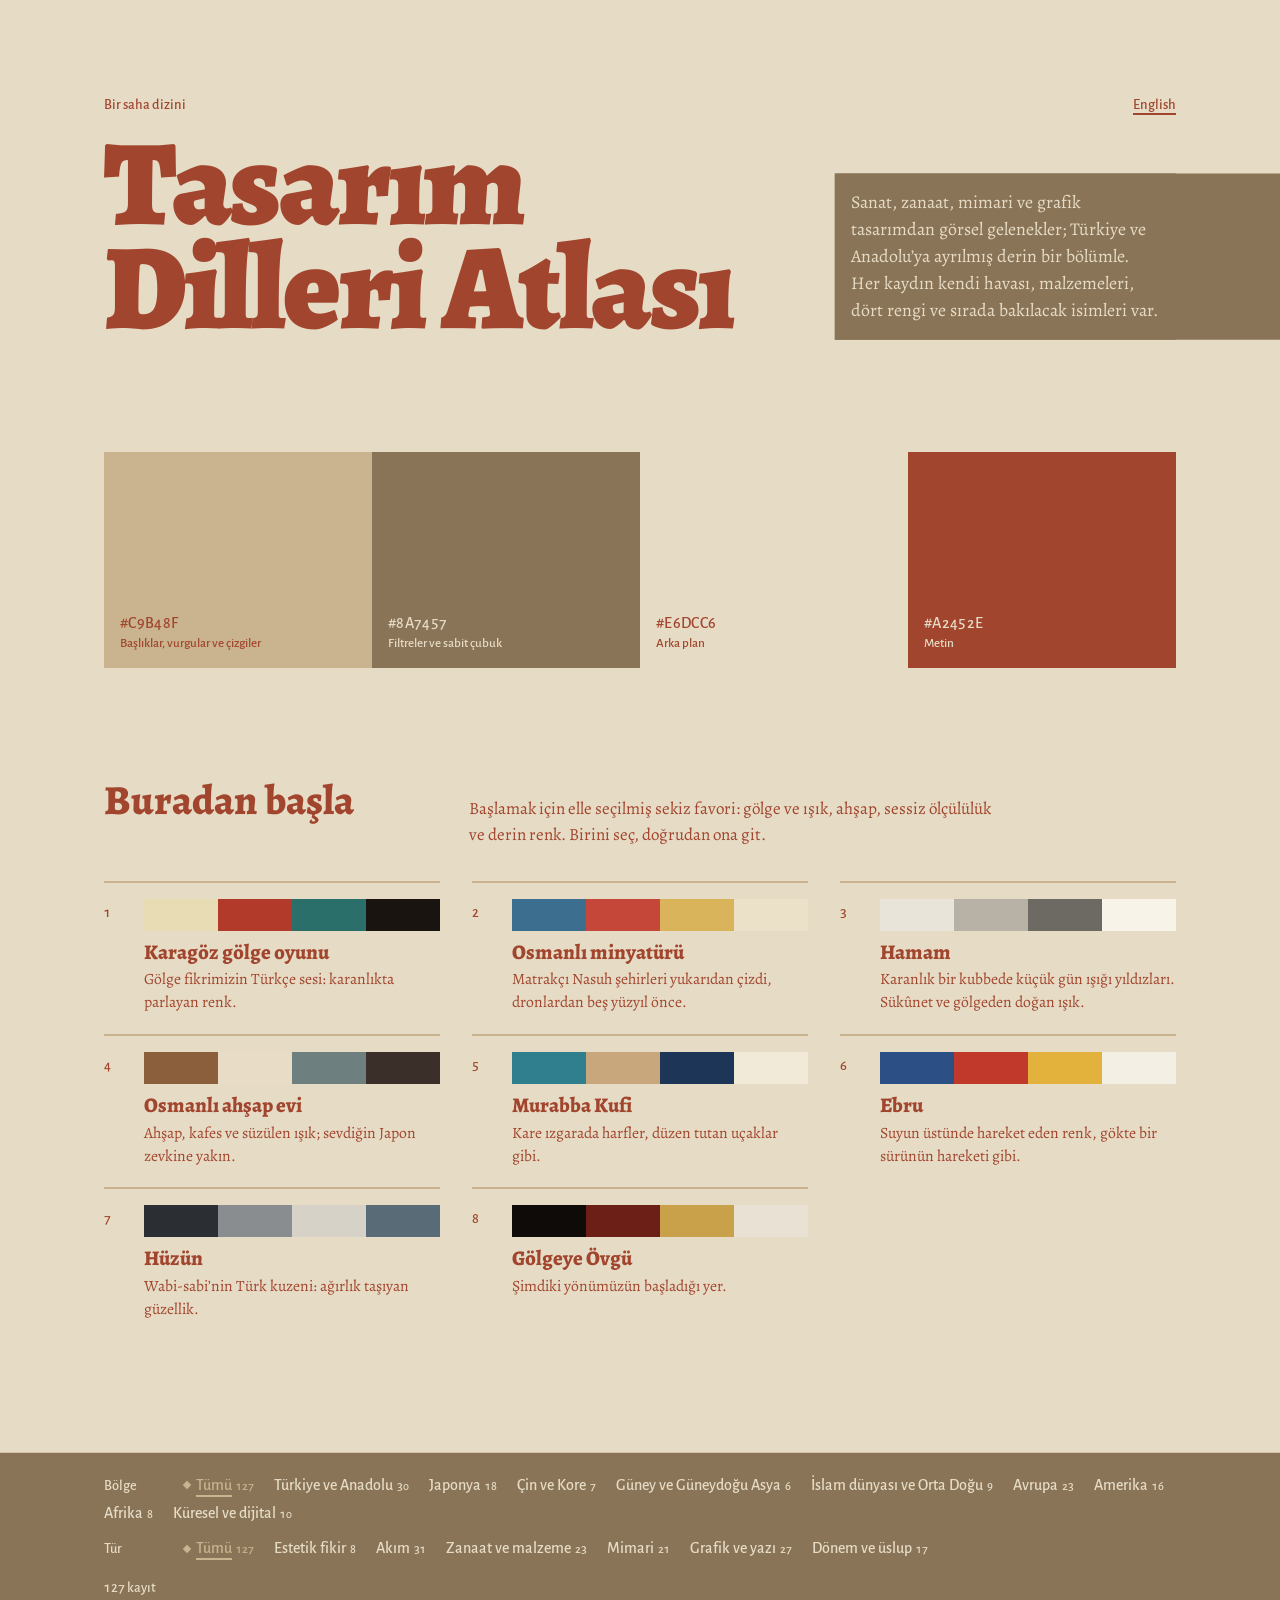
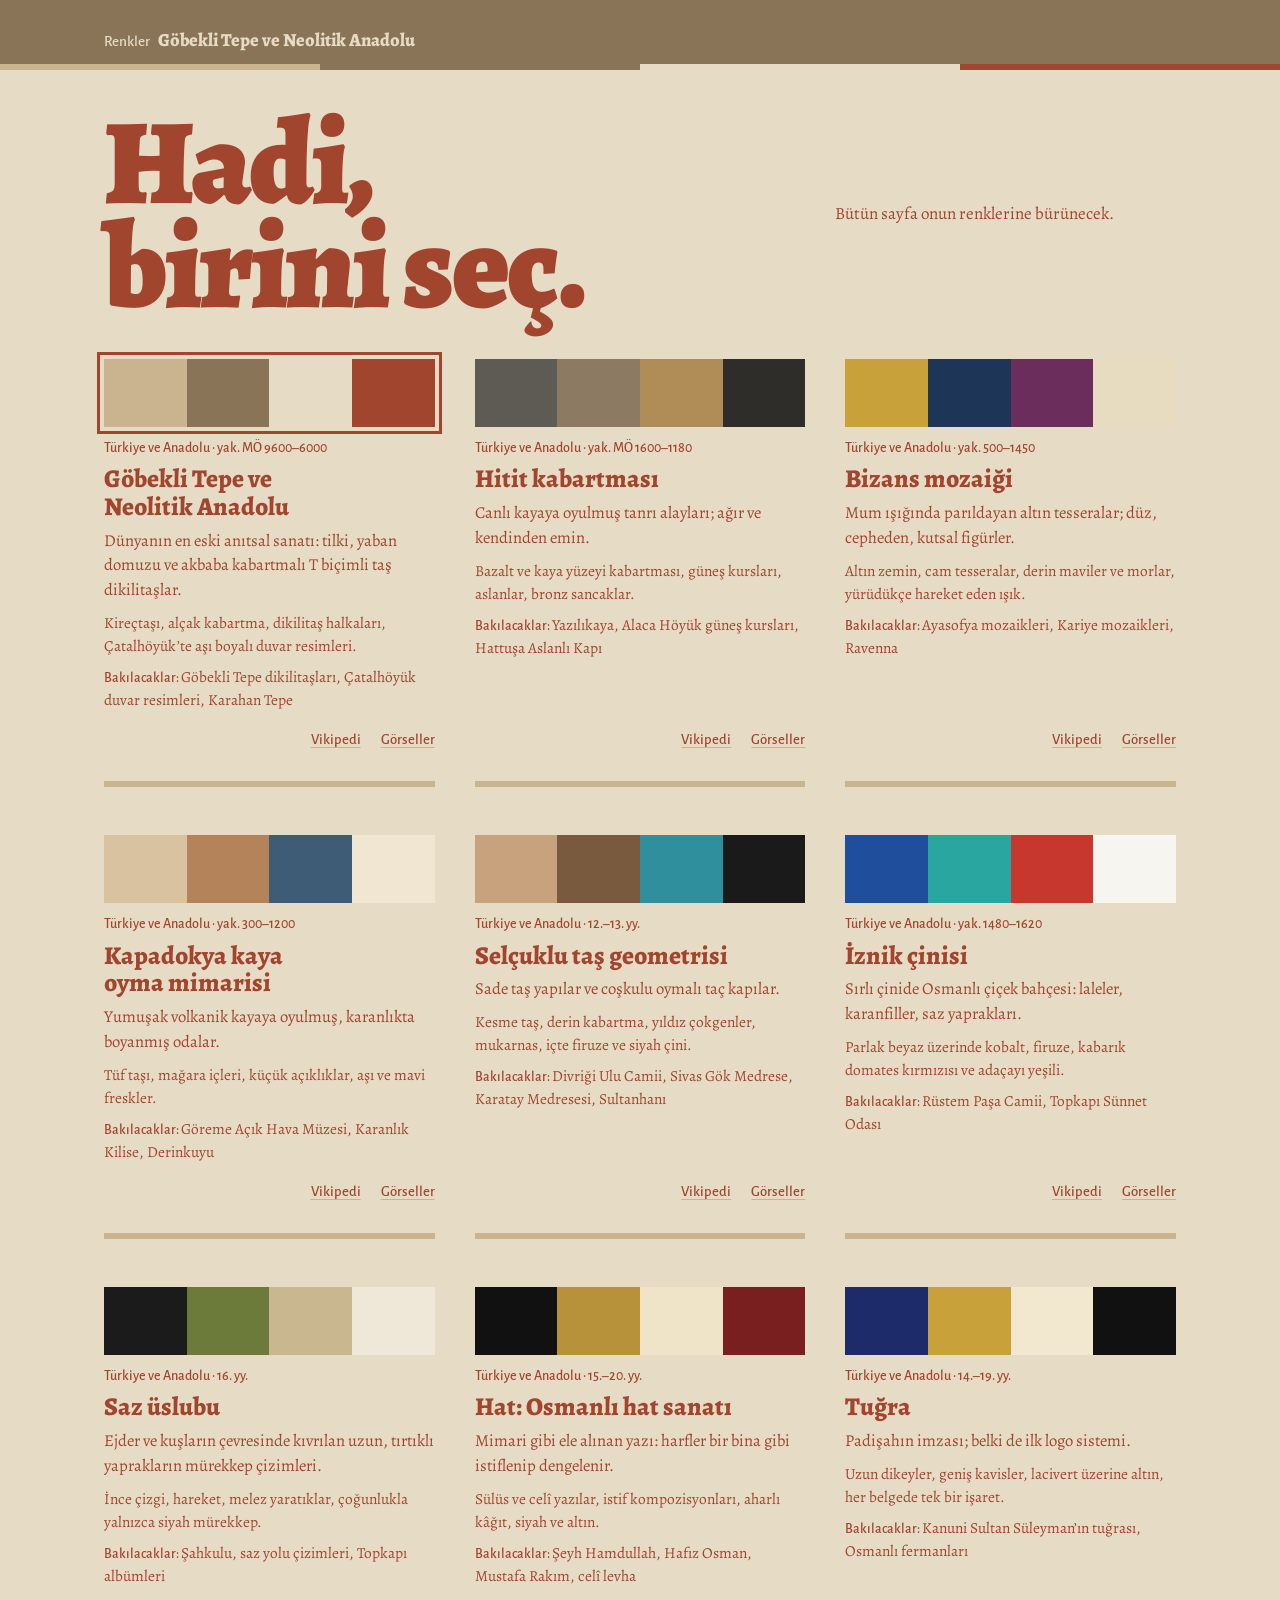
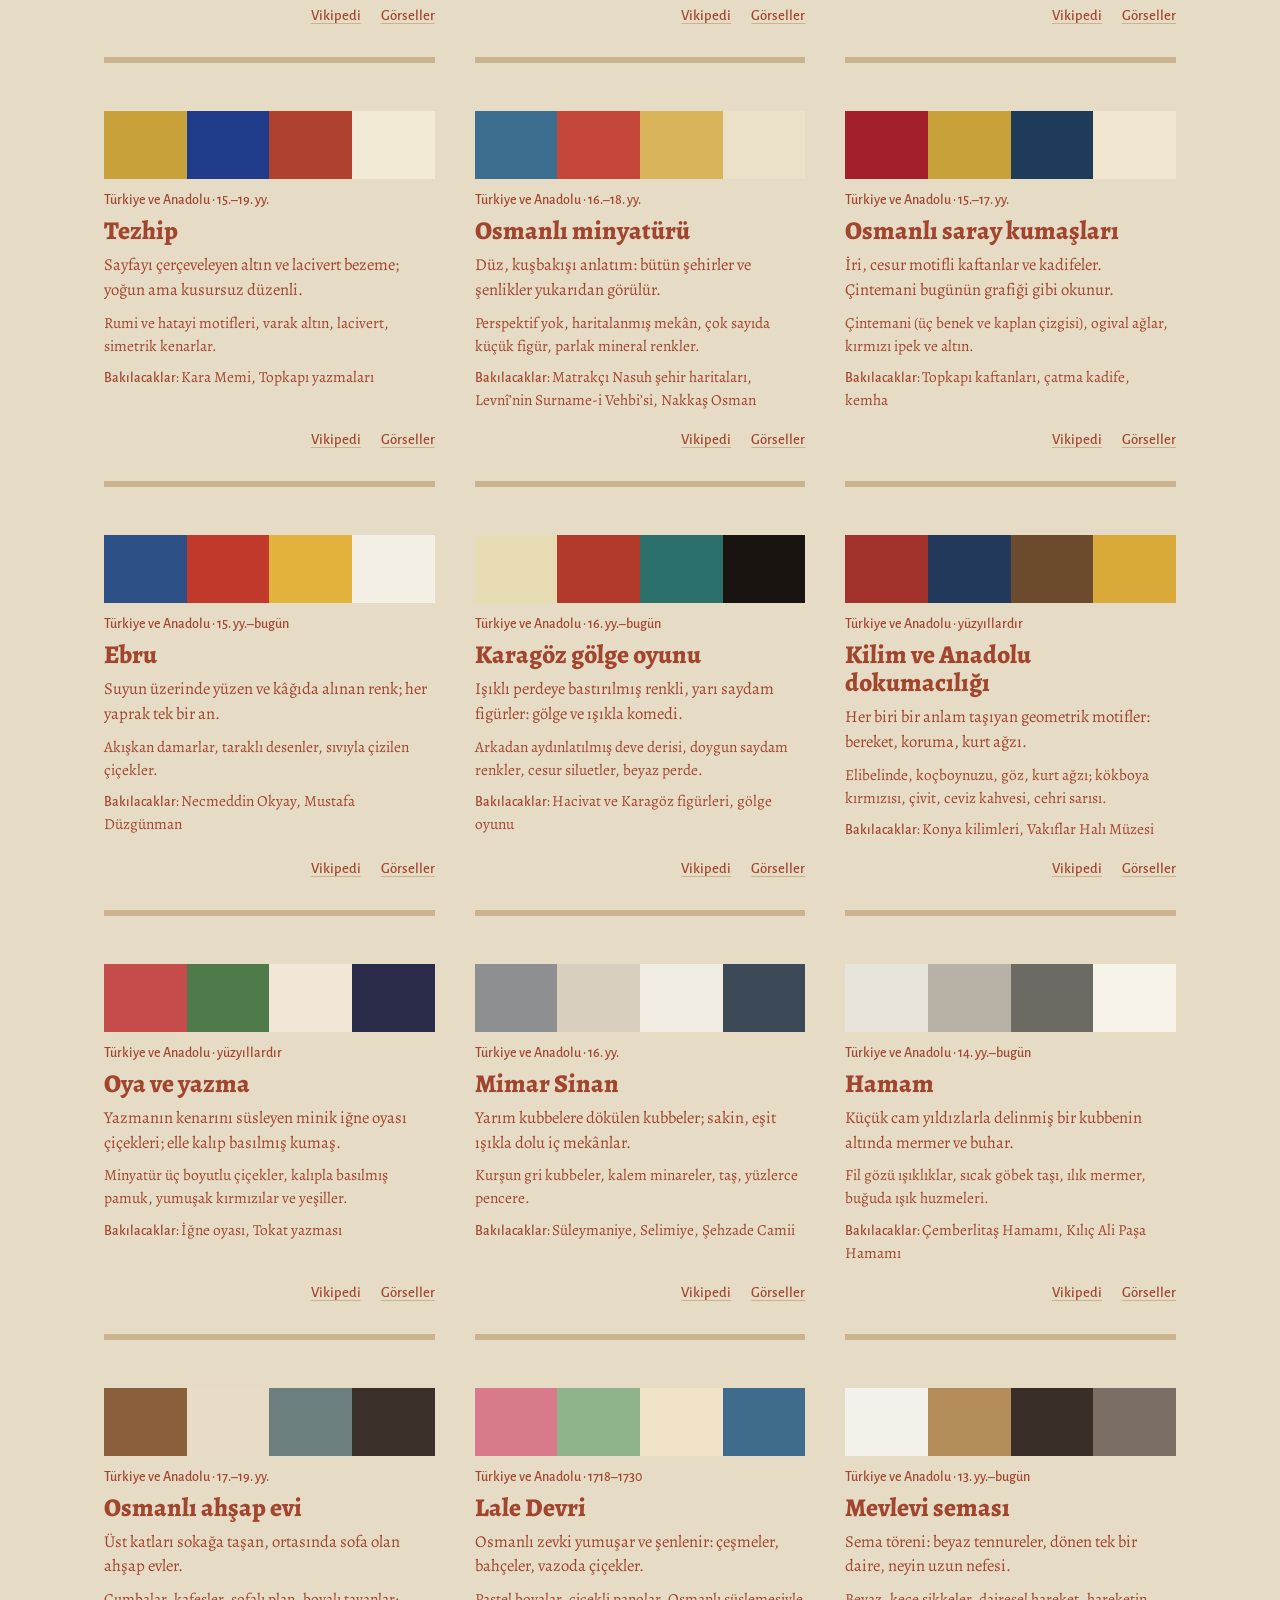
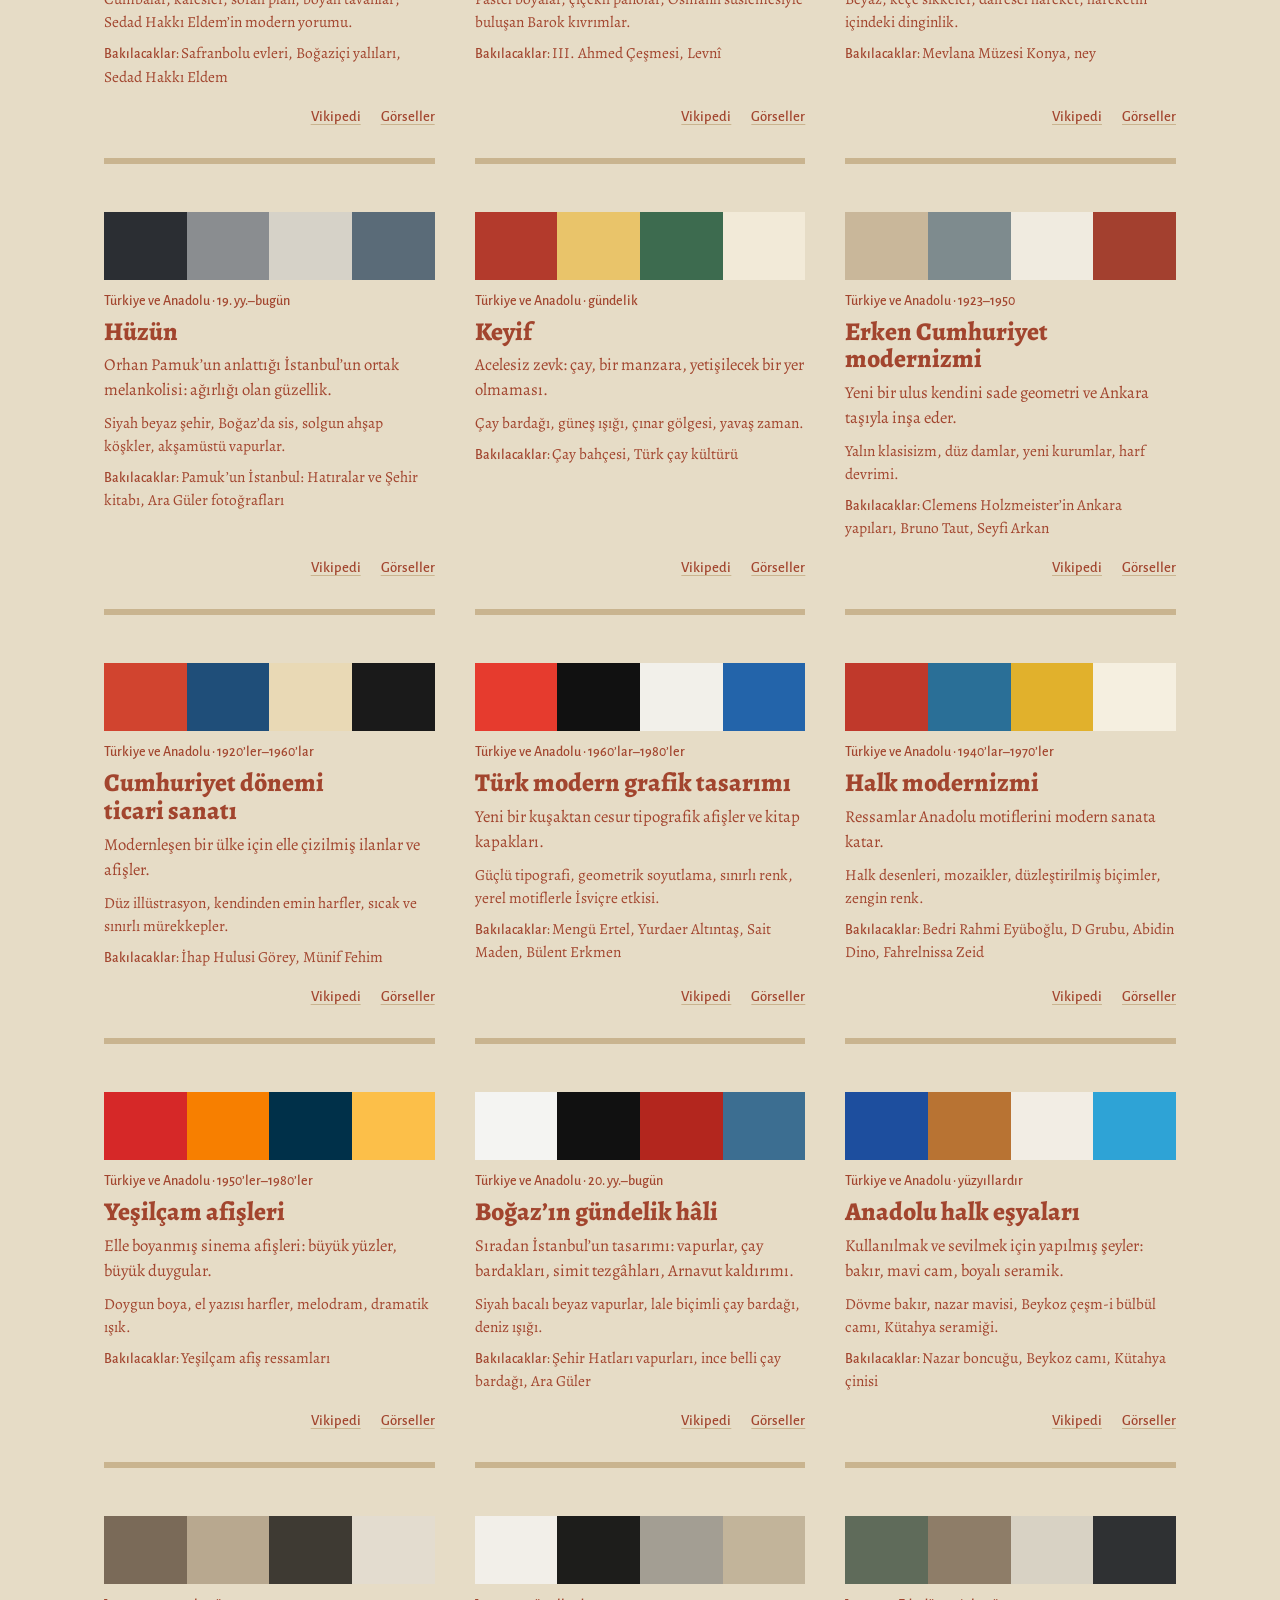
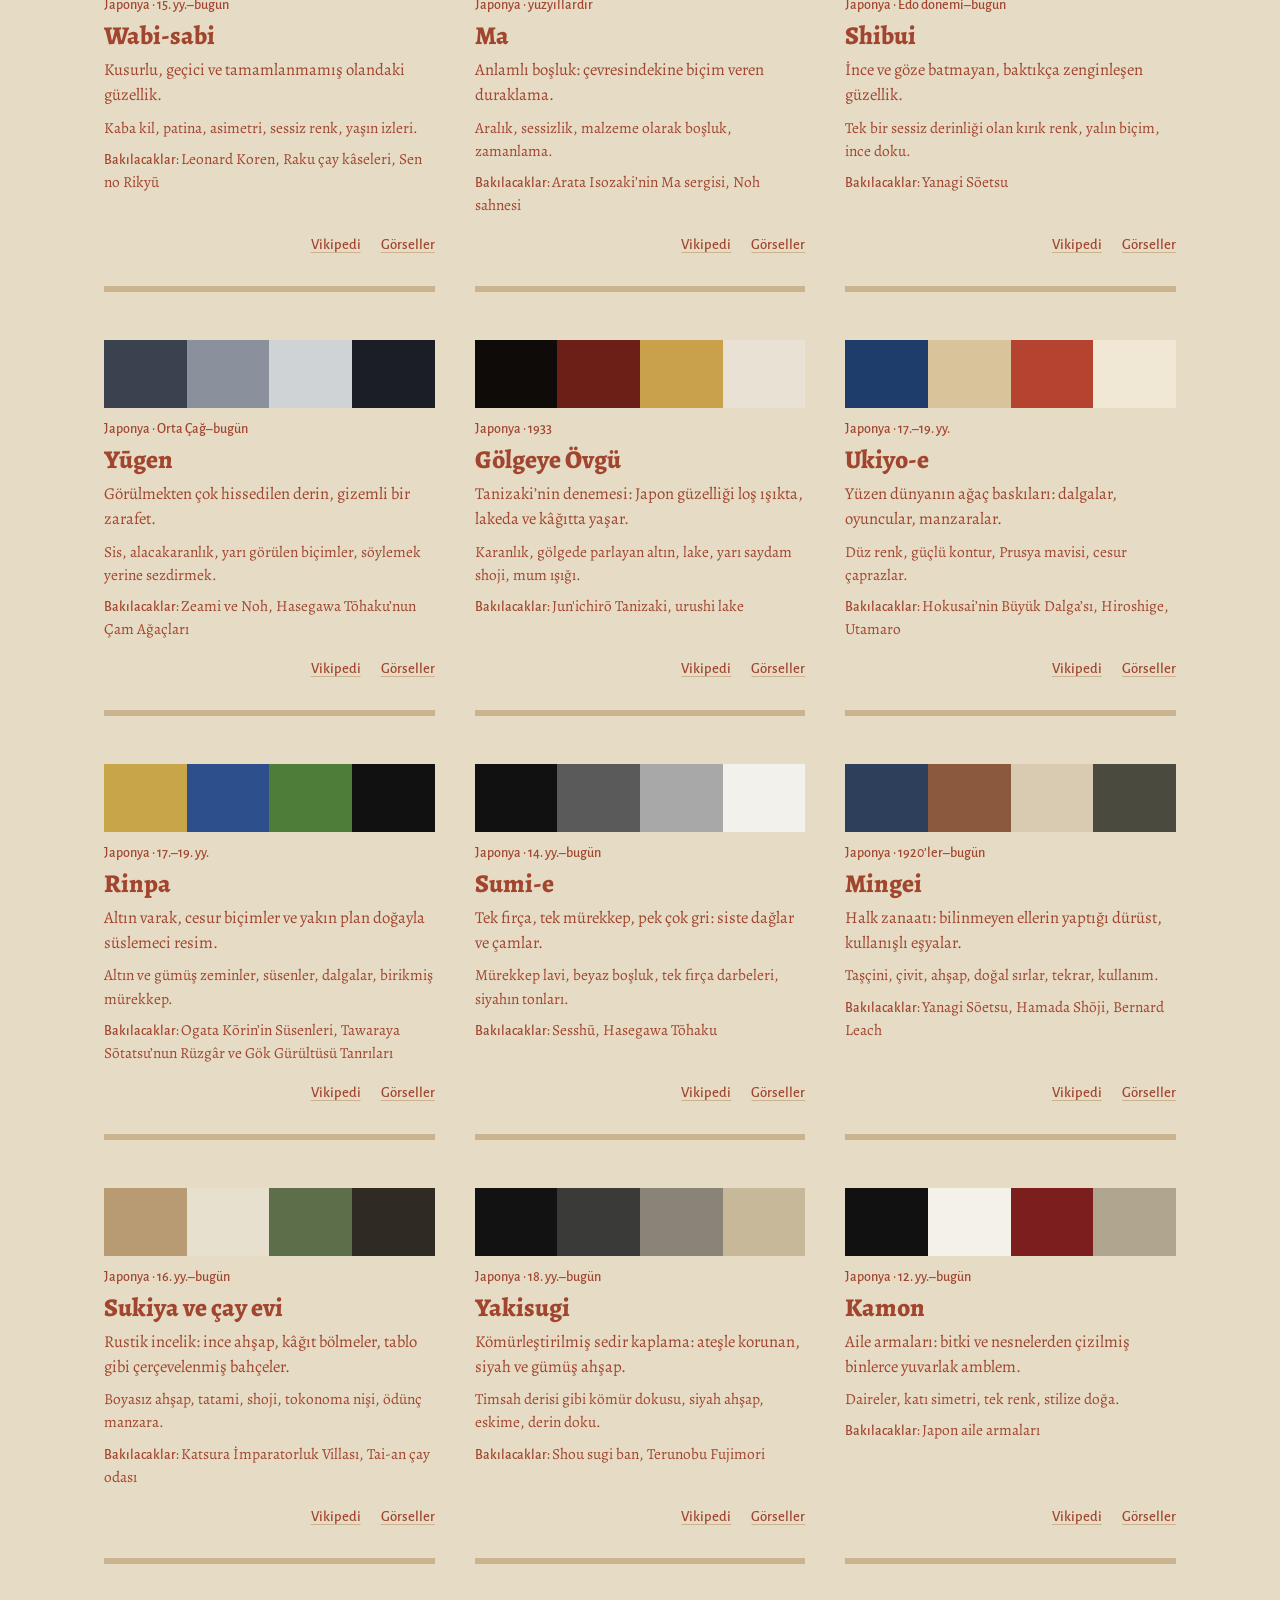
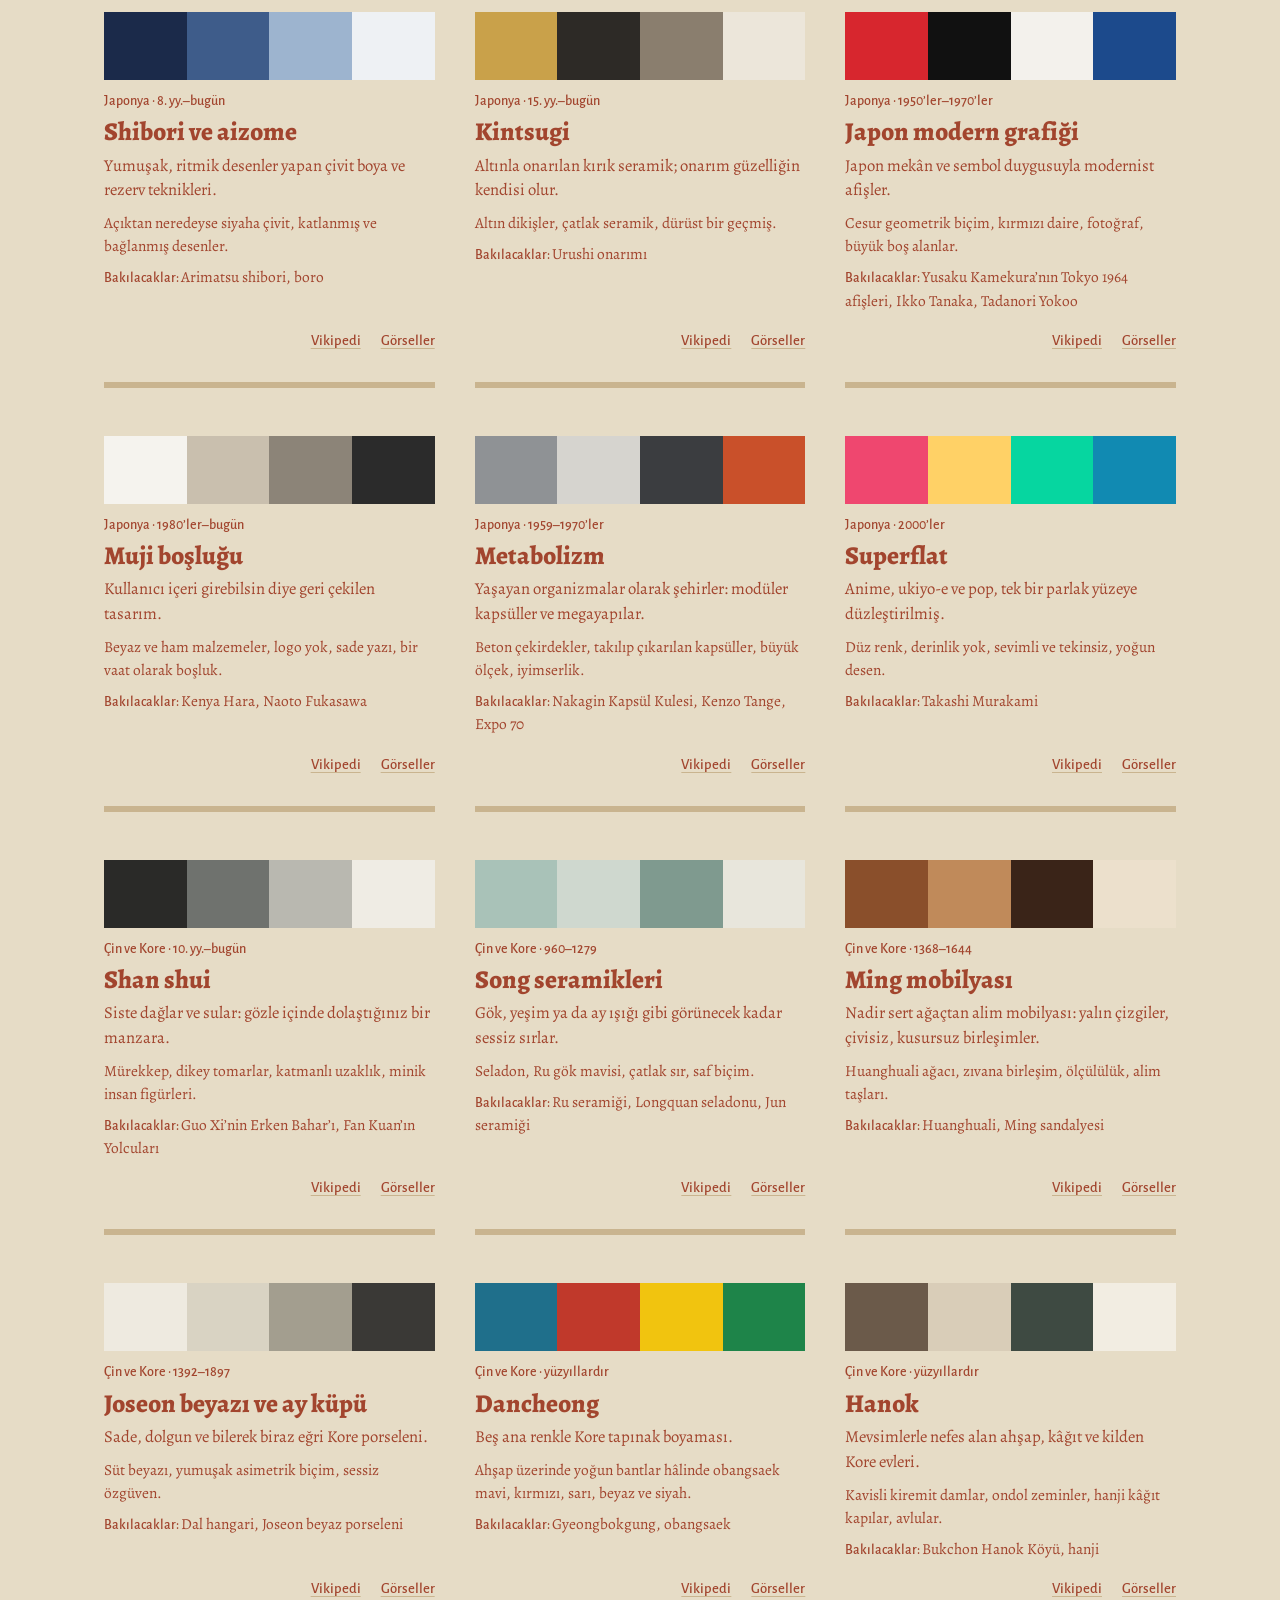
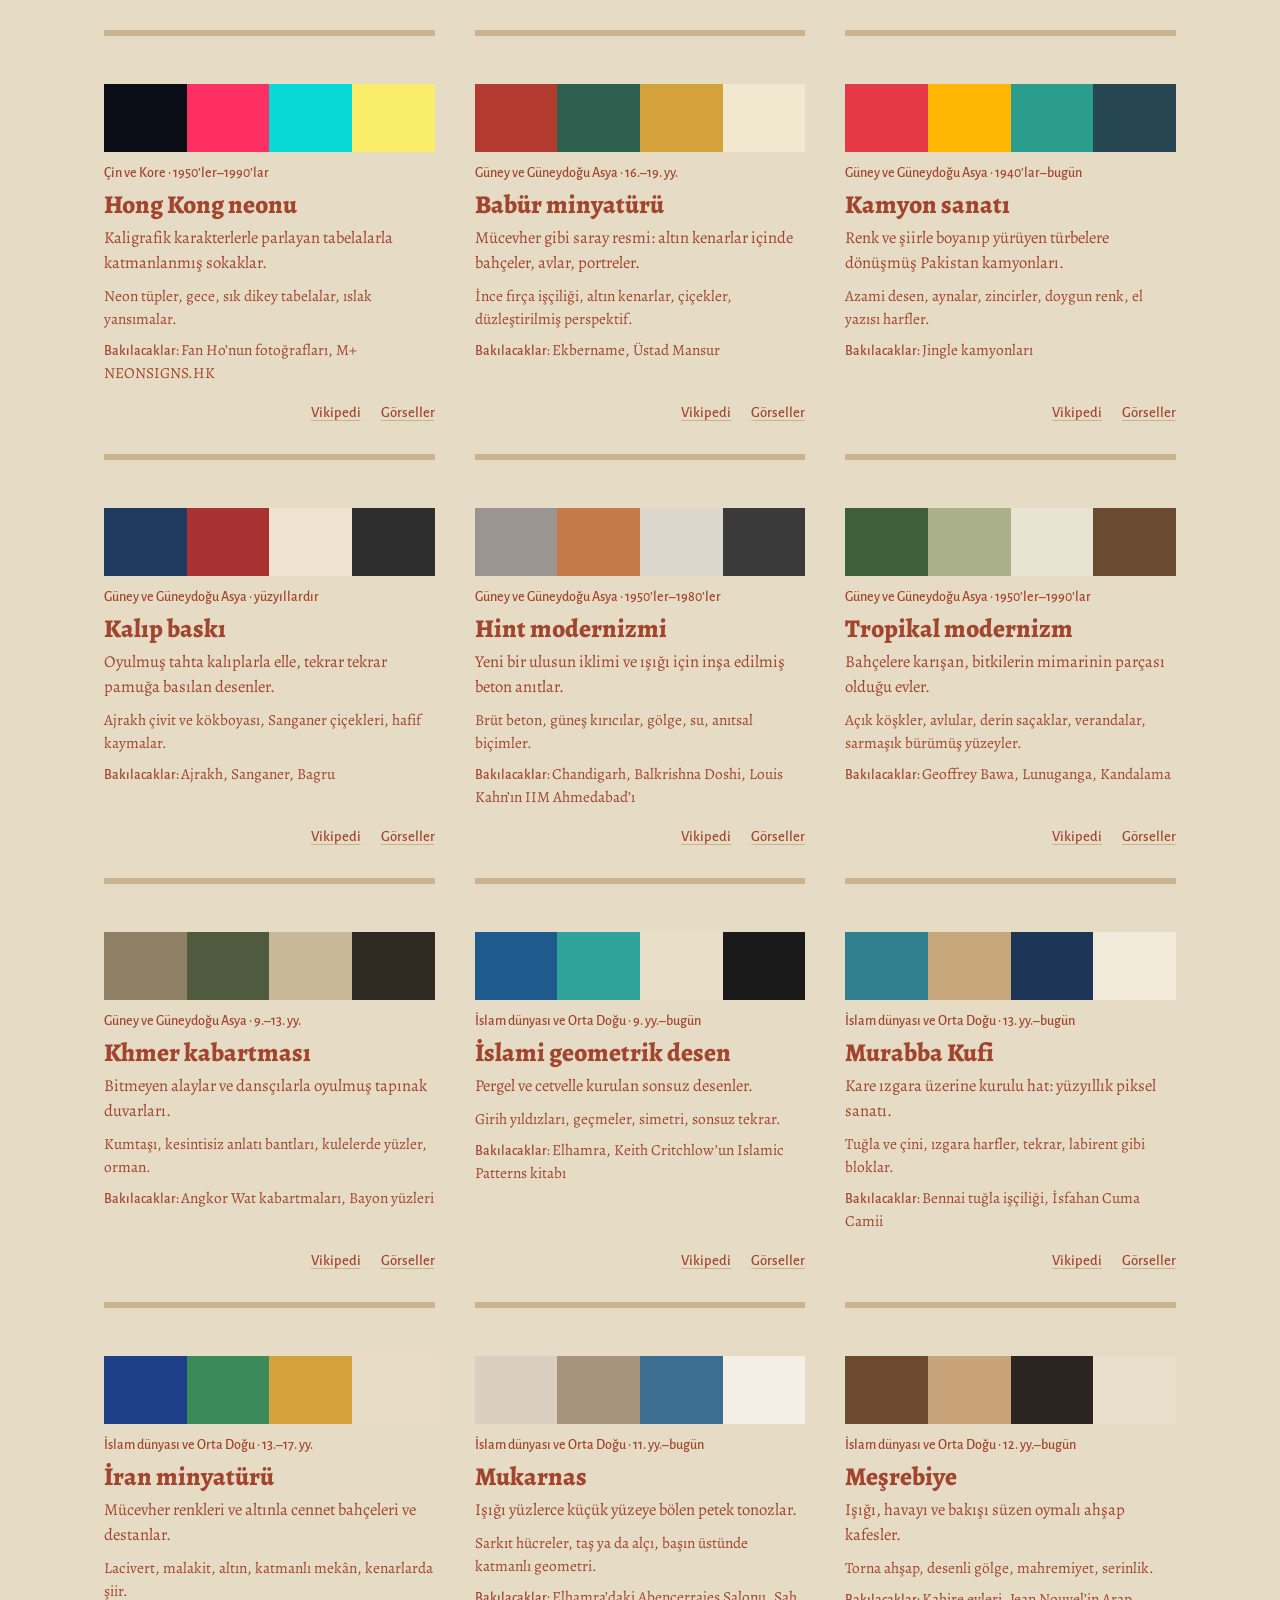
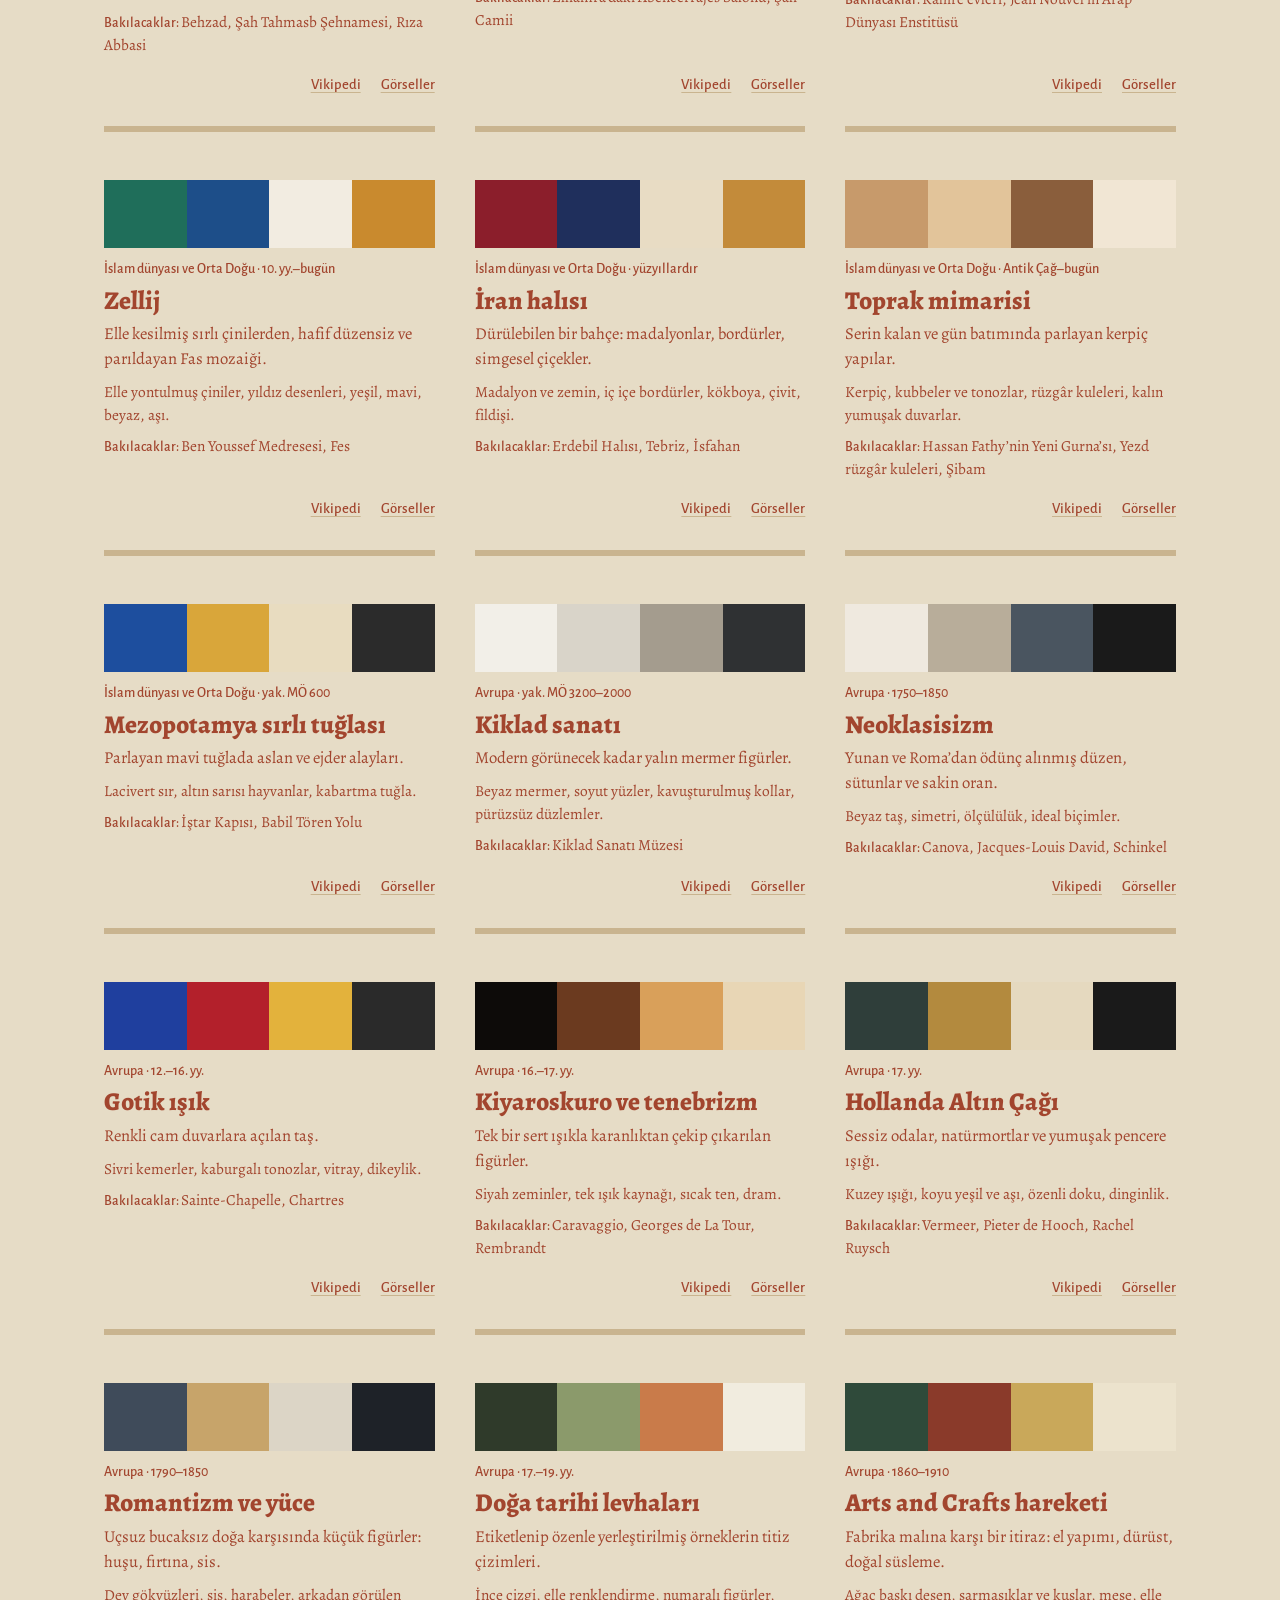
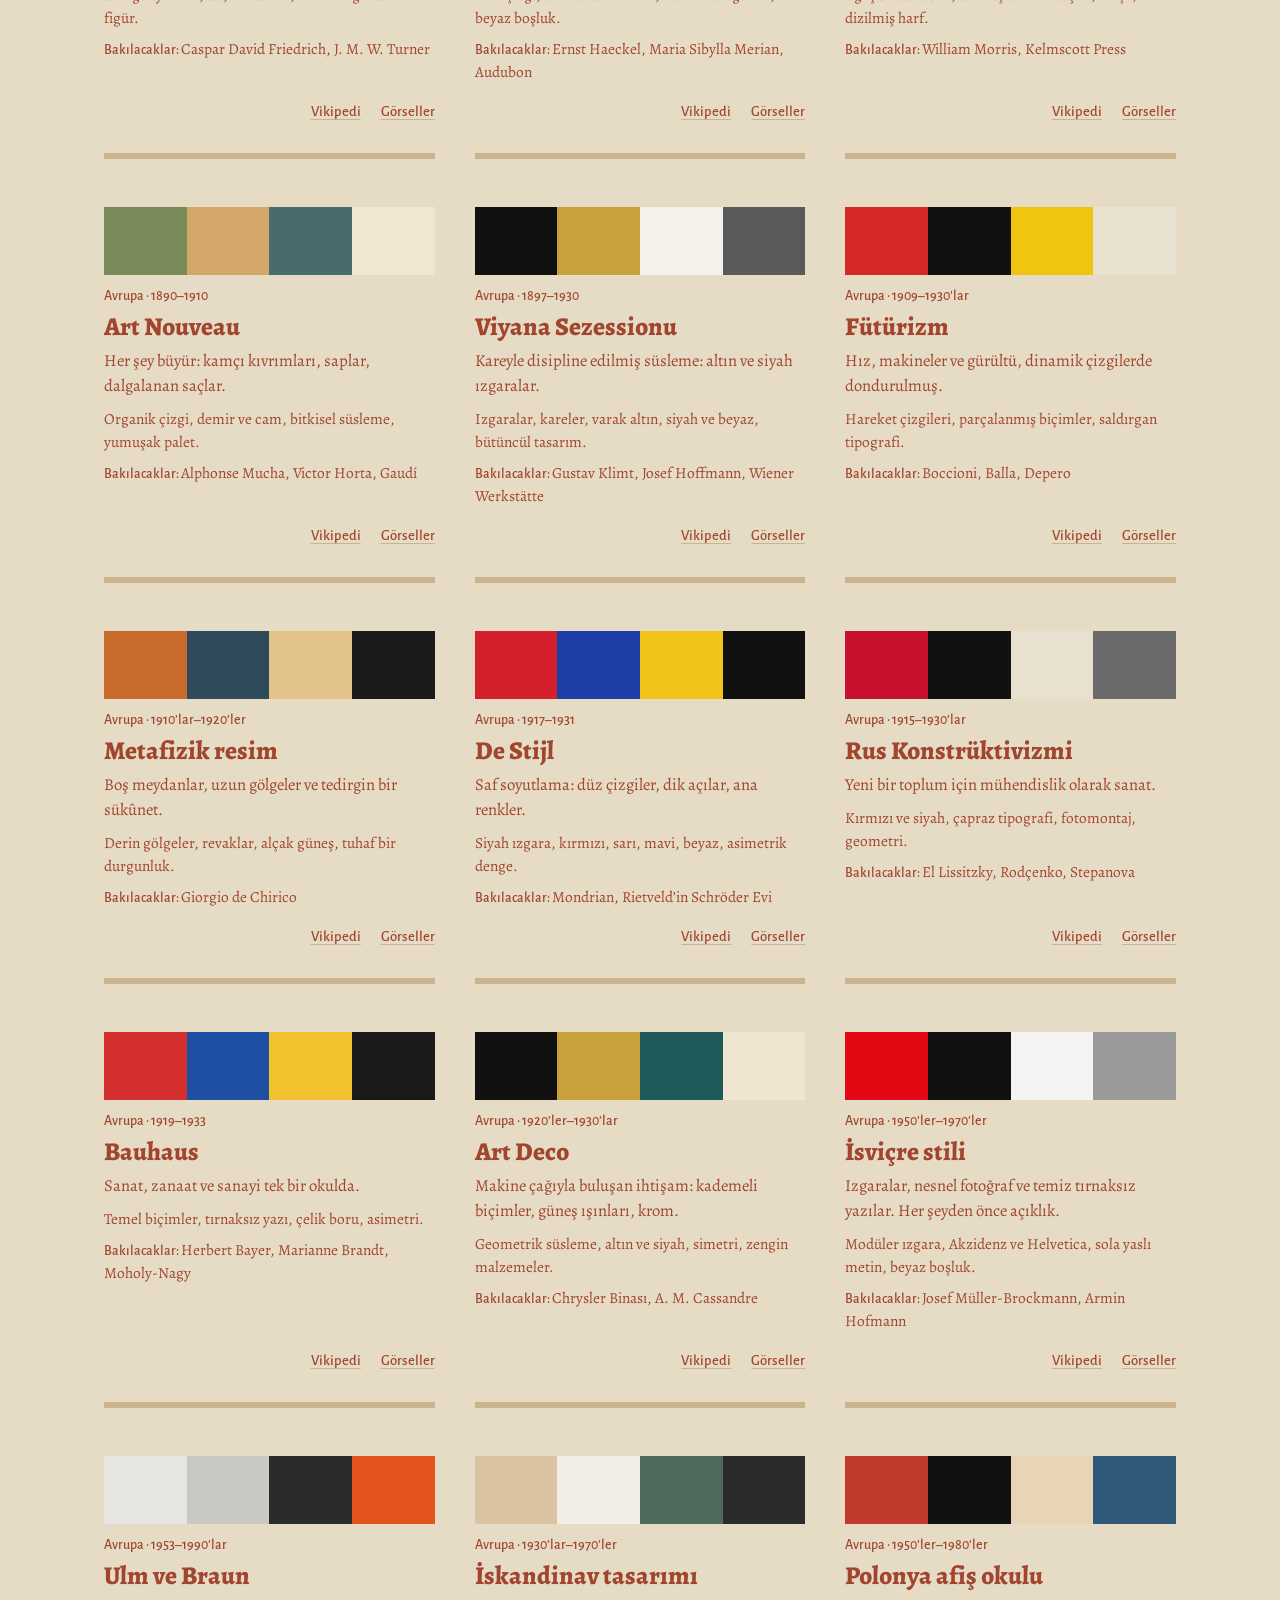
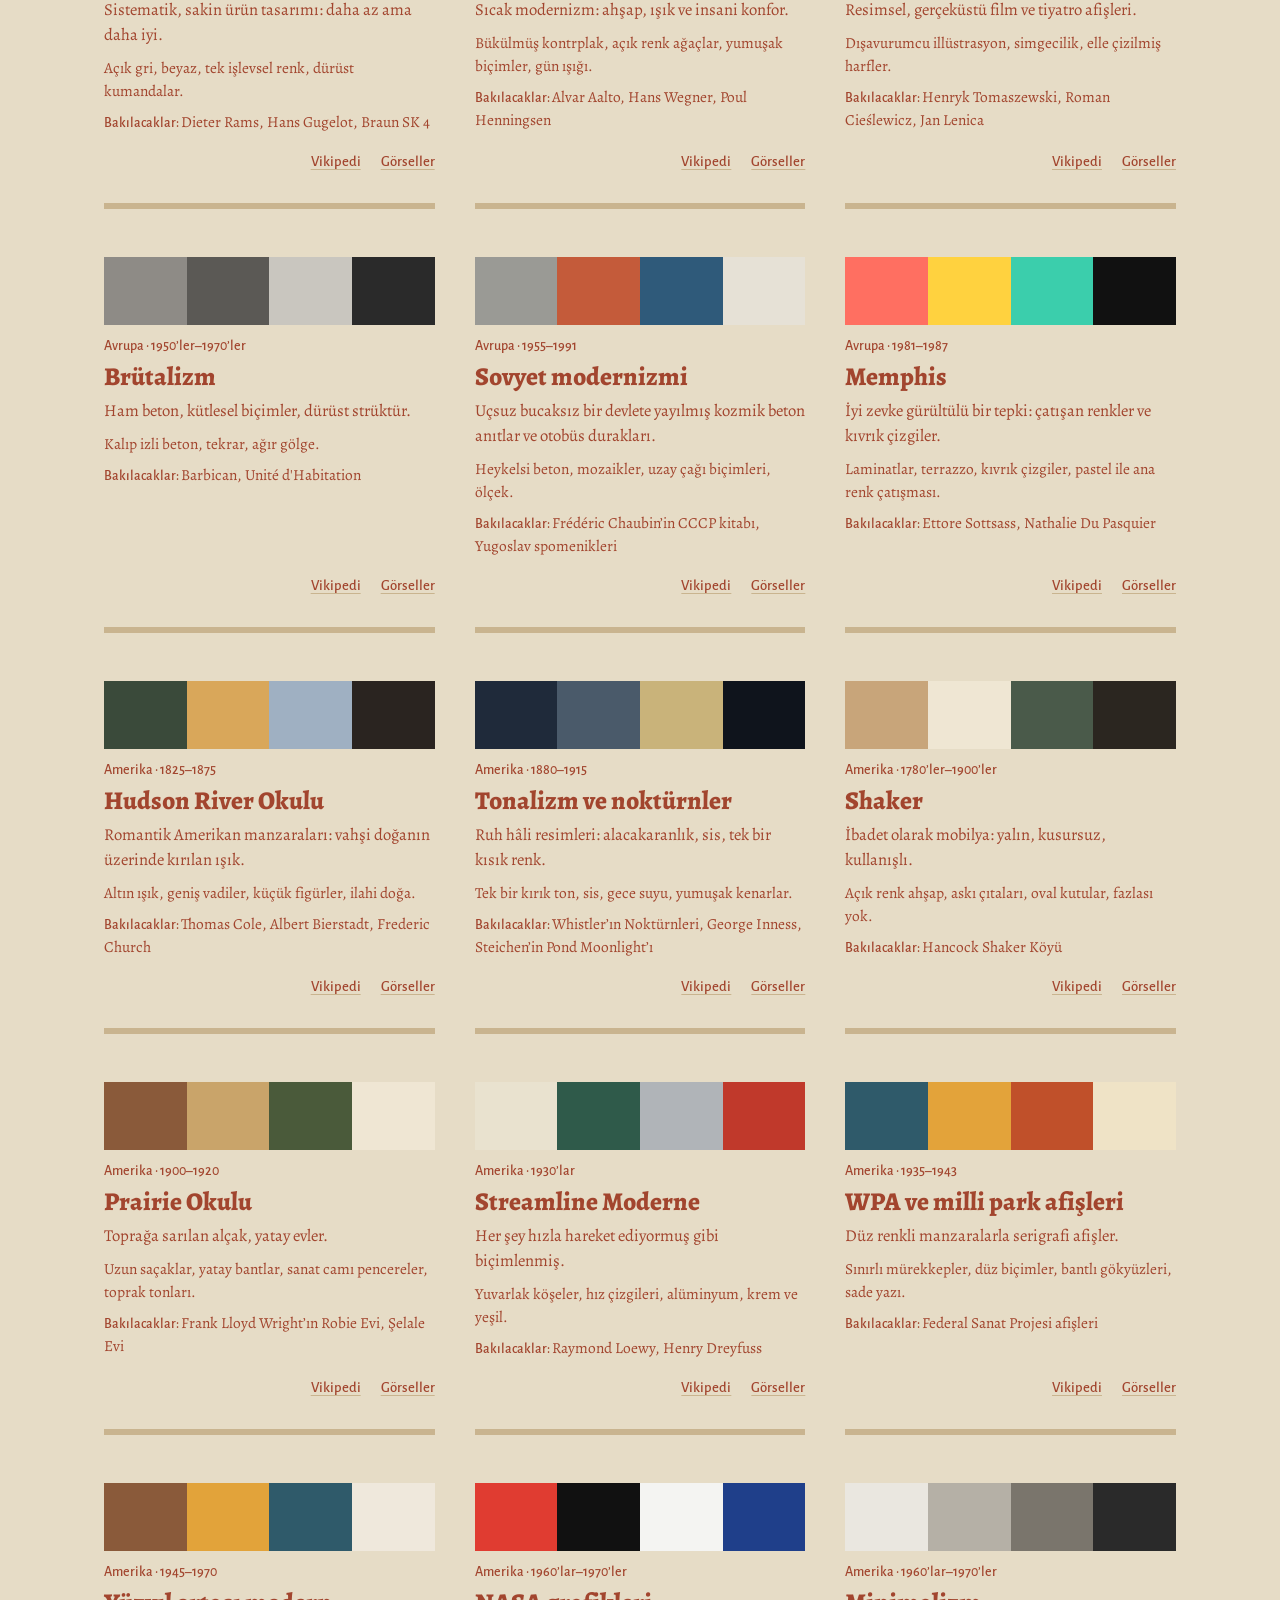
==== commit 864d4e07: "Turkish default, English at /en/" ====
--- a/index.html
+++ b/index.html
@@ -1,70 +1,72 @@
 <!doctype html>
-<html lang="en" class="picked">
+<!-- Generated by build.js from template.html. Do not edit; edit template.html and run: node build.js -->
+<html lang="tr" class="picked">
 <head>
 <meta charset="utf-8">
 <meta name="viewport" content="width=device-width, initial-scale=1">
-<!-- build:head -->
-<title>Design Language Atlas: 127 design styles &amp; colour palettes</title>
-<meta name="description" content="Explore 127 design languages, from Turkish saz style and İznik tiles to wabi-sabi and Bauhaus. Each has its feel, its materials and a four-colour palette you can try on the page.">
-<link rel="canonical" href="https://example.com/">
-<link rel="alternate" type="text/markdown" title="All entries as plain text" href="llms-full.txt">
+<title>Tasarım Dilleri Atlası: 127 tasarım üslubu ve renk paleti</title>
+<meta name="description" content="Türk saz üslubu ve İznik çinisinden wabi-sabi ve Bauhaus’a 127 tasarım dili. Her birinin havası, malzemeleri ve sayfada deneyebileceğin dört renkli bir paleti var.">
+<link rel="canonical" href="https://orcunkok.github.io/dizayn-atlas/">
+<link rel="alternate" hreflang="tr" href="https://orcunkok.github.io/dizayn-atlas/">
+<link rel="alternate" hreflang="en" href="https://orcunkok.github.io/dizayn-atlas/en/">
+<link rel="alternate" hreflang="x-default" href="https://orcunkok.github.io/dizayn-atlas/">
+<link rel="alternate" type="text/markdown" title="Tüm kayıtlar" href="llms-full.txt">
 <meta name="theme-color" content="#e6dcc6">
 <style>html:root{--paper:#e6dcc6;--ink:#a2452e;--accent:#c9b48f;--title:#a2452e;--second:#8a7457;--on-second:#e6dcc6;--on-second-accent:#c9b48f}</style>
 <link rel="icon" href="favicon.svg" type="image/svg+xml">
 <meta property="og:type" content="website">
-<meta property="og:site_name" content="Design Language Atlas">
-<meta property="og:title" content="Design Language Atlas: 127 design styles &amp; colour palettes">
-<meta property="og:description" content="Explore 127 design languages, from Turkish saz style and İznik tiles to wabi-sabi and Bauhaus. Each has its feel, its materials and a four-colour palette you can try on the page.">
-<meta property="og:url" content="https://example.com/">
-<meta property="og:image" content="https://example.com/preview.png">
+<meta property="og:site_name" content="Tasarım Dilleri Atlası">
+<meta property="og:locale" content="tr_TR">
+<meta property="og:locale:alternate" content="en_US">
+<meta property="og:title" content="Tasarım Dilleri Atlası: 127 tasarım üslubu ve renk paleti">
+<meta property="og:description" content="Türk saz üslubu ve İznik çinisinden wabi-sabi ve Bauhaus’a 127 tasarım dili. Her birinin havası, malzemeleri ve sayfada deneyebileceğin dört renkli bir paleti var.">
+<meta property="og:url" content="https://orcunkok.github.io/dizayn-atlas/">
+<meta property="og:image" content="https://orcunkok.github.io/dizayn-atlas/preview.png">
 <meta property="og:image:width" content="1200">
 <meta property="og:image:height" content="630">
 <meta name="twitter:card" content="summary_large_image">
-<meta name="twitter:title" content="Design Language Atlas: 127 design styles &amp; colour palettes">
-<meta name="twitter:description" content="Explore 127 design languages, from Turkish saz style and İznik tiles to wabi-sabi and Bauhaus. Each has its feel, its materials and a four-colour palette you can try on the page.">
-<meta name="twitter:image" content="https://example.com/preview.png">
-<script type="application/ld+json">{"@context":"https://schema.org","@graph":[{"@type":"WebSite","@id":"https://example.com/#website","name":"Design Language Atlas","url":"https://example.com/","inLanguage":"en"},{"@type":"CollectionPage","@id":"https://example.com/#page","url":"https://example.com/","name":"Design Language Atlas: 127 design styles & colour palettes","description":"Explore 127 design languages, from Turkish saz style and İznik tiles to wabi-sabi and Bauhaus. Each has its feel, its materials and a four-colour palette you can try on the page.","dateModified":"2026-10-04","isPartOf":{"@id":"https://example.com/#website"},"inLanguage":"en","mainEntity":{"@type":"ItemList","numberOfItems":127,"itemListElement":[{"@type":"ListItem","position":1,"name":"Göbekli Tepe & Neolithic Anatolia","url":"https://example.com/#gobekli-tepe-and-neolithic-anatolia","description":"The oldest monumental art on earth: T-shaped stone pillars carved with foxes, boars and vultures. Türkiye & Anatolia, c. 9600–6000 BCE. Palette: #c9b48f, #8a7457, #e6dcc6, #a2452e."},{"@type":"ListItem","position":2,"name":"Hittite relief","url":"https://example.com/#hittite-relief","description":"Processions of gods cut into living rock, heavy and certain. Türkiye & Anatolia, c. 1600–1180 BCE. Palette: #5e5a54, #8c7b62, #b08d57, #2f2d2a."},{"@type":"ListItem","position":3,"name":"Byzantine mosaic","url":"https://example.com/#byzantine-mosaic","description":"Gold tesserae that glitter in candlelight; flat, frontal, sacred figures. Türkiye & Anatolia, c. 500–1450. Palette: #c9a13a, #1d3557, #6b2d5c, #e8dcc0."},{"@type":"ListItem","position":4,"name":"Cappadocian rock-cut","url":"https://example.com/#cappadocian-rock-cut","description":"Rooms carved into soft volcanic rock and painted in the dark. Türkiye & Anatolia, c. 300–1200. Palette: #d9c2a0, #b5835a, #3e5c76, #f1e6d2."},{"@type":"ListItem","position":5,"name":"Seljuk stone geometry","url":"https://example.com/#seljuk-stone-geometry","description":"Austere stone buildings with explosive carved portals. Türkiye & Anatolia, 12th–13th c.. Palette: #c8a27c, #7a5a3e, #2f8f9d, #1a1a1a."},{"@type":"ListItem","position":6,"name":"İznik çini","url":"https://example.com/#iznik-cini","description":"The Ottoman flower garden in glazed tile: tulips, carnations, saz leaves. Türkiye & Anatolia, c. 1480–1620. Palette: #1f4f9c, #2aa6a1, #c8372d, #f7f5ef."},{"@type":"ListItem","position":7,"name":"Saz style","url":"https://example.com/#saz-style","description":"Ink drawings of long serrated leaves swirling around dragons and birds. Türkiye & Anatolia, 16th c.. Palette: #1b1b1b, #6c7a3a, #c9b78f, #efe8d8."},{"@type":"ListItem","position":8,"name":"Hat: Ottoman calligraphy","url":"https://example.com/#hat-ottoman-calligraphy","description":"Writing treated like architecture: letters stacked and balanced like a building. Türkiye & Anatolia, 15th–20th c.. Palette: #111111, #b8923a, #efe3c8, #7a1f1f."},{"@type":"ListItem","position":9,"name":"Tuğra","url":"https://example.com/#tugra","description":"The sultan's signature, and arguably the first logo system. Türkiye & Anatolia, 14th–19th c.. Palette: #1d2b6b, #c9a13a, #f2e8d0, #111111."},{"@type":"ListItem","position":10,"name":"Tezhip: illumination","url":"https://example.com/#tezhip-illumination","description":"Gold and lapis ornament framing a page, dense yet perfectly ordered. Türkiye & Anatolia, 15th–19th c.. Palette: #c9a13a, #1f3b8a, #b0412e, #f3ead6."},{"@type":"ListItem","position":11,"name":"Ottoman miniature","url":"https://example.com/#ottoman-miniature","description":"Flat, bird's-eye storytelling: whole cities and festivals seen from above. Türkiye & Anatolia, 16th–18th c.. Palette: #3b6e8f, #c4473a, #d9b45a, #eae1c8."},{"@type":"ListItem","position":12,"name":"Ottoman court textiles","url":"https://example.com/#ottoman-court-textiles","description":"Kaftans and velvets with huge, bold motifs. Çintemani reads like modern graphics. Türkiye & Anatolia, 15th–17th c.. Palette: #a3202b, #c9a13a, #1f3b5a, #f1e6cf."},{"@type":"ListItem","position":13,"name":"Ebru: paper marbling","url":"https://example.com/#ebru-paper-marbling","description":"Colour floated on water and lifted onto paper; each sheet is one moment. Türkiye & Anatolia, 15th c.–today. Palette: #2c4f86, #c0392b, #e3b23c, #f4efe4."},{"@type":"ListItem","position":14,"name":"Karagöz shadow theatre","url":"https://example.com/#karagoz-shadow-theatre","description":"Coloured, translucent figures pressed against a lit screen: comedy in shadow and light. Türkiye & Anatolia, 16th c.–today. Palette: #e8dcb5, #b23a2a, #2a6f6a, #1a1410."},{"@type":"ListItem","position":15,"name":"Kilim & Anatolian weaving","url":"https://example.com/#kilim-and-anatolian-weaving","description":"Geometric motifs that each carry a meaning: fertility, protection, the wolf's mouth. Türkiye & Anatolia, centuries–today. Palette: #a2322b, #23395b, #6b4a2e, #d9a93a."},{"@type":"ListItem","position":16,"name":"Oya & yazma","url":"https://example.com/#oya-and-yazma","description":"Tiny needle-lace flowers edging a scarf; hand-printed woodblock cloth. Türkiye & Anatolia, centuries–today. Palette: #c64b4b, #4f7a4a, #f2e6d6, #2b2b4a."},{"@type":"ListItem","position":17,"name":"Mimar Sinan","url":"https://example.com/#mimar-sinan","description":"Domes cascading into half-domes, with interiors full of even, calm light. Türkiye & Anatolia, 16th c.. Palette: #8d8f91, #d8cfbf, #f2ede3, #3c4a57."},{"@type":"ListItem","position":18,"name":"Hammam","url":"https://example.com/#hammam","description":"Marble and steam under a dome pierced with small glass stars of daylight. Türkiye & Anatolia, 14th c.–today. Palette: #e9e4da, #b8b2a6, #6d6a63, #f7f3e8."},{"@type":"ListItem","position":19,"name":"Ottoman wooden house","url":"https://example.com/#ottoman-wooden-house","description":"Timber houses with upper floors leaning over the street and a hall at the centre. Türkiye & Anatolia, 17th–19th c.. Palette: #8b5e3c, #e8dcc6, #6e7f80, #3b2f2a."},{"@type":"ListItem","position":20,"name":"Tulip Era","url":"https://example.com/#tulip-era","description":"Ottoman taste goes soft and festive: fountains, gardens, flowers in vases. Türkiye & Anatolia, 1718–1730. Palette: #d97a8a, #8fb38a, #f1e3c6, #3f6c8c."},{"@type":"ListItem","position":21,"name":"Mevlevi sema","url":"https://example.com/#mevlevi-sema","description":"The whirling ceremony: white robes, one turning circle, the ney's long breath. Türkiye & Anatolia, 13th c.–today. Palette: #f4f1ea, #b58d5b, #3a2f28, #7b6e64."},{"@type":"ListItem","position":22,"name":"Hüzün","url":"https://example.com/#huzun","description":"Istanbul's shared melancholy, as Orhan Pamuk describes it: beauty with weight. Türkiye & Anatolia, 19th c.–today. Palette: #2b2e33, #8a8d90, #d6d2c8, #5a6b78."},{"@type":"ListItem","position":23,"name":"Keyif","url":"https://example.com/#keyif","description":"Unhurried pleasure: tea, a view, nowhere to be. Türkiye & Anatolia, everyday. Palette: #b33a2c, #e9c46a, #3d6b4f, #f2ead8."},{"@type":"ListItem","position":24,"name":"Early Republic modernism","url":"https://example.com/#early-republic-modernism","description":"A new nation builds itself in clean geometry and Ankara stone. Türkiye & Anatolia, 1923–1950. Palette: #c9b79a, #7e8b8e, #f0ebe0, #a3402f."},{"@type":"ListItem","position":25,"name":"Republican commercial art","url":"https://example.com/#republican-commercial-art","description":"Hand-drawn ads and posters for a modernising country. Türkiye & Anatolia, 1920s–1960s. Palette: #d1442f, #1f4e79, #e9d9b5, #1a1a1a."},{"@type":"ListItem","position":26,"name":"Turkish modern graphic design","url":"https://example.com/#turkish-modern-graphic-design","description":"Bold typographic posters and book covers from a new generation. Türkiye & Anatolia, 1960s–1980s. Palette: #e63b2e, #111111, #f2f0ea, #2364aa."},{"@type":"ListItem","position":27,"name":"Folk modernism","url":"https://example.com/#folk-modernism","description":"Painters fold Anatolian motifs into modern art. Türkiye & Anatolia, 1940s–1970s. Palette: #c0392b, #2a6f97, #e1b12c, #f5efe0."},{"@type":"ListItem","position":28,"name":"Yeşilçam posters","url":"https://example.com/#yesilcam-posters","description":"Hand-painted cinema posters: big faces, big feelings. Türkiye & Anatolia, 1950s–1980s. Palette: #d62828, #f77f00, #003049, #fcbf49."},{"@type":"ListItem","position":29,"name":"Bosphorus everyday","url":"https://example.com/#bosphorus-everyday","description":"The design of ordinary Istanbul: ferries, tea glasses, simit carts, cobblestones. Türkiye & Anatolia, 20th c.–today. Palette: #f4f4f2, #111111, #b3261e, #3c6e91."},{"@type":"ListItem","position":30,"name":"Anatolian folk objects","url":"https://example.com/#anatolian-folk-objects","description":"Things made to be used and loved: copper, blue glass, painted ceramics. Türkiye & Anatolia, centuries–today. Palette: #1d4e9e, #b87333, #f2ede4, #2ea3d6."},{"@type":"ListItem","position":31,"name":"Wabi-sabi","url":"https://example.com/#wabi-sabi","description":"Beauty in the imperfect, impermanent and incomplete. Japan, 15th c.–today. Palette: #7a6a58, #b8a88f, #3e3a33, #e3dccf."},{"@type":"ListItem","position":32,"name":"Ma","url":"https://example.com/#ma","description":"Meaningful empty space: the pause that gives shape to what surrounds it. Japan, centuries–today. Palette: #f2efe9, #1d1d1b, #a39e93, #c2b49a."},{"@type":"ListItem","position":33,"name":"Shibui","url":"https://example.com/#shibui","description":"Beauty that is subtle and unobtrusive, and gets richer the longer you look. Japan, Edo–today. Palette: #5f6b5a, #8e7d68, #d8d2c4, #2f3133."},{"@type":"ListItem","position":34,"name":"Yūgen","url":"https://example.com/#yugen","description":"A deep, mysterious grace, felt more than seen. Japan, medieval–today. Palette: #3a4250, #8a919c, #cfd3d6, #1b1e24."},{"@type":"ListItem","position":35,"name":"In Praise of Shadows","url":"https://example.com/#in-praise-of-shadows","description":"Tanizaki's essay: Japanese beauty lives in dim light, lacquer and paper. Japan, 1933. Palette: #0e0b09, #6b1f16, #c9a14a, #e9e2d4."},{"@type":"ListItem","position":36,"name":"Ukiyo-e","url":"https://example.com/#ukiyo-e","description":"Woodblock prints of the floating world: waves, actors, landscapes. Japan, 17th–19th c.. Palette: #1f3d6b, #d8c39b, #b4442f, #f0e7d5."},{"@type":"ListItem","position":37,"name":"Rinpa","url":"https://example.com/#rinpa","description":"Decorative painting with gold leaf, bold shapes and nature in close-up. Japan, 17th–19th c.. Palette: #c9a54a, #2d4f8b, #4e7d3a, #111111."},{"@type":"ListItem","position":38,"name":"Sumi-e","url":"https://example.com/#sumi-e","description":"One brush, one ink, many greys: mountains and pines in mist. Japan, 14th c.–today. Palette: #111111, #5a5a5a, #a8a8a8, #f3f1ec."},{"@type":"ListItem","position":39,"name":"Mingei","url":"https://example.com/#mingei","description":"Folk craft: honest, useful objects made by unknown hands. Japan, 1920s–today. Palette: #2e3f5c, #8b5a3c, #d9cbb2, #4a4a3f."},{"@type":"ListItem","position":40,"name":"Sukiya & the tea house","url":"https://example.com/#sukiya-and-the-tea-house","description":"Rustic refinement: thin timber, paper screens, gardens framed like paintings. Japan, 16th c.–today. Palette: #b89b72, #e8e0cf, #5c6e4a, #2f2a24."},{"@type":"ListItem","position":41,"name":"Yakisugi","url":"https://example.com/#yakisugi","description":"Charred cedar cladding: wood protected by fire, black and silver. Japan, 18th c.–today. Palette: #121212, #3a3a38, #8a8478, #c8b89a."},{"@type":"ListItem","position":42,"name":"Kamon","url":"https://example.com/#kamon","description":"Family crests: thousands of circular emblems drawn from plants and objects. Japan, 12th c.–today. Palette: #111111, #f4f1ea, #7d1e1e, #b0a58f."},{"@type":"ListItem","position":43,"name":"Shibori & aizome","url":"https://example.com/#shibori-and-aizome","description":"Indigo dye and resist techniques that make soft, rhythmic patterns. Japan, 8th c.–today. Palette: #1b2a4a, #3e5c8a, #9db4cf, #eef1f4."},{"@type":"ListItem","position":44,"name":"Kintsugi","url":"https://example.com/#kintsugi","description":"Broken pottery mended with gold, so the repair becomes the beauty. Japan, 15th c.–today. Palette: #c9a14a, #2d2a26, #8a7e6e, #ece6da."},{"@type":"ListItem","position":45,"name":"Japanese modern graphics","url":"https://example.com/#japanese-modern-graphics","description":"Modernist posters with a Japanese sense of space and symbol. Japan, 1950s–1970s. Palette: #d7262e, #111111, #f3f1ec, #1c4a8c."},{"@type":"ListItem","position":46,"name":"Muji emptiness","url":"https://example.com/#muji-emptiness","description":"Design that steps back so the user can step in. Japan, 1980s–today. Palette: #f5f3ee, #c9bfae, #8c8478, #2b2b2b."},{"@type":"ListItem","position":47,"name":"Metabolism","url":"https://example.com/#metabolism","description":"Cities as living organisms: modular capsules and megastructures. Japan, 1959–1970s. Palette: #8f9295, #d6d4cf, #3b3d40, #c9502a."},{"@type":"ListItem","position":48,"name":"Superflat","url":"https://example.com/#superflat","description":"Anime, ukiyo-e and pop flattened into one bright surface. Japan, 2000s. Palette: #ef476f, #ffd166, #06d6a0, #118ab2."},{"@type":"ListItem","position":49,"name":"Shan shui","url":"https://example.com/#shan-shui","description":"Mountains and water in mist: a landscape you wander through with your eyes. China & Korea, 10th c.–today. Palette: #2a2a28, #6f726e, #b9b8b0, #efece4."},{"@type":"ListItem","position":50,"name":"Song ceramics","url":"https://example.com/#song-ceramics","description":"Glazes so quiet they look like sky, jade or moonlight. China & Korea, 960–1279. Palette: #a9c2b8, #cfd8cf, #7f9a8f, #e8e6dc."},{"@type":"ListItem","position":51,"name":"Ming furniture","url":"https://example.com/#ming-furniture","description":"Scholar's furniture in rare hardwood: lean lines, no nails, perfect joinery. China & Korea, 1368–1644. Palette: #8a4f2b, #c08a5a, #3a2418, #ece0cc."},{"@type":"ListItem","position":52,"name":"Joseon white & the moon jar","url":"https://example.com/#joseon-white-and-the-moon-jar","description":"Korean porcelain that is plain, full and slightly lopsided on purpose. China & Korea, 1392–1897. Palette: #eeeae0, #d9d3c3, #a39e8f, #3a3936."},{"@type":"ListItem","position":53,"name":"Dancheong","url":"https://example.com/#dancheong","description":"Korean temple painting in five cardinal colours. China & Korea, centuries–today. Palette: #1f6f8b, #c0392b, #f1c40f, #1e8449."},{"@type":"ListItem","position":54,"name":"Hanok","url":"https://example.com/#hanok","description":"Korean houses of wood, paper and clay that breathe with the seasons. China & Korea, centuries–today. Palette: #6b5a4a, #d9cdb8, #3e4a42, #f2ede2."},{"@type":"ListItem","position":55,"name":"Hong Kong neon","url":"https://example.com/#hong-kong-neon","description":"Streets layered with glowing signs in calligraphic characters. China & Korea, 1950s–1990s. Palette: #0b0d17, #ff2e63, #08d9d6, #f9ed69."},{"@type":"ListItem","position":56,"name":"Mughal miniature","url":"https://example.com/#mughal-miniature","description":"Jewel-like court painting: gardens, hunts, portraits under gold borders. South & Southeast Asia, 16th–19th c.. Palette: #b23a2e, #2e5e4e, #d4a13a, #f2e7cf."},{"@type":"ListItem","position":57,"name":"Truck art","url":"https://example.com/#truck-art","description":"Pakistani trucks painted as moving shrines of colour and poetry. South & Southeast Asia, 1940s–today. Palette: #e63946, #ffb703, #2a9d8f, #264653."},{"@type":"ListItem","position":58,"name":"Block printing","url":"https://example.com/#block-printing","description":"Carved wooden blocks stamped by hand into cotton, repeat after repeat. South & Southeast Asia, centuries–today. Palette: #1f3a5f, #a83232, #efe3cf, #2e2e2e."},{"@type":"ListItem","position":59,"name":"Indian modernism","url":"https://example.com/#indian-modernism","description":"Concrete monuments built for a new nation's climate and light. South & Southeast Asia, 1950s–1980s. Palette: #9a9590, #c57a4a, #dcd6cc, #3a3a3a."},{"@type":"ListItem","position":60,"name":"Tropical modernism","url":"https://example.com/#tropical-modernism","description":"Houses that dissolve into gardens, with plants as part of the architecture. South & Southeast Asia, 1950s–1990s. Palette: #3f5e3a, #a9b08a, #e9e3d3, #6b4a32."},{"@type":"ListItem","position":61,"name":"Khmer relief","url":"https://example.com/#khmer-relief","description":"Temple walls carved with endless processions and dancers. South & Southeast Asia, 9th–13th c.. Palette: #8f8065, #4f5a3e, #c9b897, #2f2a22."},{"@type":"ListItem","position":62,"name":"Islamic geometric pattern","url":"https://example.com/#islamic-geometric-pattern","description":"Endless patterns built with a compass and straightedge. Islamic world & Middle East, 9th c.–today. Palette: #1e5a8c, #2fa39a, #e9dfc8, #1a1a1a."},{"@type":"ListItem","position":63,"name":"Square Kufic","url":"https://example.com/#square-kufic","description":"Calligraphy built on a square grid: centuries-old pixel art. Islamic world & Middle East, 13th c.–today. Palette: #2f7f8f, #c9a77c, #1d3557, #f2ead8."},{"@type":"ListItem","position":64,"name":"Persian miniature","url":"https://example.com/#persian-miniature","description":"Paradise gardens and epic tales in jewel colour and gold. Islamic world & Middle East, 13th–17th c.. Palette: #1f3f8a, #3b8a5a, #d4a13a, #e8dcc6."},{"@type":"ListItem","position":65,"name":"Muqarnas","url":"https://example.com/#muqarnas","description":"Honeycomb vaults that break light into hundreds of small facets. Islamic world & Middle East, 11th c.–today. Palette: #d8cfc0, #a6957c, #3c6e91, #f4efe6."},{"@type":"ListItem","position":66,"name":"Mashrabiya","url":"https://example.com/#mashrabiya","description":"Carved wooden lattices that filter light, air and gaze. Islamic world & Middle East, 12th c.–today. Palette: #6b4a2e, #c8a37a, #2c2420, #eadfcb."},{"@type":"ListItem","position":67,"name":"Zellij","url":"https://example.com/#zellij","description":"Moroccan mosaic of hand-cut glazed tile, slightly irregular and glowing. Islamic world & Middle East, 10th c.–today. Palette: #1f6e5a, #1d4e89, #f2ece1, #c98a2e."},{"@type":"ListItem","position":68,"name":"Persian carpet","url":"https://example.com/#persian-carpet","description":"A garden you can roll up: medallions, borders, symbolic flowers. Islamic world & Middle East, centuries–today. Palette: #8b1e2b, #1f2f5c, #e8dcc4, #c38b3a."},{"@type":"ListItem","position":69,"name":"Earth architecture","url":"https://example.com/#earth-architecture","description":"Mud-brick buildings that stay cool and glow at sunset. Islamic world & Middle East, ancient–today. Palette: #c79a6b, #e2c49a, #8a5e3c, #f1e6d4."},{"@type":"ListItem","position":70,"name":"Mesopotamian glazed brick","url":"https://example.com/#mesopotamian-glazed-brick","description":"Processions of lions and dragons in glowing blue brick. Islamic world & Middle East, c. 600 BCE. Palette: #1d4e9e, #d9a63a, #e8dcc0, #2b2b2b."},{"@type":"ListItem","position":71,"name":"Cycladic","url":"https://example.com/#cycladic","description":"Marble figures so simple they look modern. Europe, c. 3200–2000 BCE. Palette: #f2efe8, #d9d4c9, #a49c8e, #2f3133."},{"@type":"ListItem","position":72,"name":"Neoclassicism","url":"https://example.com/#neoclassicism","description":"Order, columns and calm proportion borrowed from Greece and Rome. Europe, 1750–1850. Palette: #efe9df, #b8ad9a, #4a5560, #1a1a1a."},{"@type":"ListItem","position":73,"name":"Gothic light","url":"https://example.com/#gothic-light","description":"Stone opened up into walls of coloured glass. Europe, 12th–16th c.. Palette: #1f3f9e, #b3202b, #e3b23c, #2a2a2a."},{"@type":"ListItem","position":74,"name":"Chiaroscuro & tenebrism","url":"https://example.com/#chiaroscuro-and-tenebrism","description":"Figures pulled out of darkness by a single hard light. Europe, 16th–17th c.. Palette: #0d0b09, #6b3a1f, #d9a05a, #e8d6b5."},{"@type":"ListItem","position":75,"name":"Dutch Golden Age","url":"https://example.com/#dutch-golden-age","description":"Quiet rooms, still lifes and soft window light. Europe, 17th c.. Palette: #2f3e3a, #b38a3e, #e5d9bf, #1a1a1a."},{"@type":"ListItem","position":76,"name":"Romanticism & the sublime","url":"https://example.com/#romanticism-and-the-sublime","description":"Small figures before vast nature: awe, storms, fog. Europe, 1790–1850. Palette: #3f4b5a, #c7a46a, #dcd5c6, #1e2228."},{"@type":"ListItem","position":77,"name":"Natural history plates","url":"https://example.com/#natural-history-plates","description":"Precise drawings of specimens, labelled and laid out with care. Europe, 17th–19th c.. Palette: #2f3a2a, #8b9a6b, #c97b4a, #f1ecdf."},{"@type":"ListItem","position":78,"name":"Arts and Crafts","url":"https://example.com/#arts-and-crafts","description":"A protest against factory goods: handmade, honest, natural ornament. Europe, 1860–1910. Palette: #2f4a3a, #8a3a2a, #c9a85a, #ece3cd."},{"@type":"ListItem","position":79,"name":"Art Nouveau","url":"https://example.com/#art-nouveau","description":"Everything grows: whiplash curves, stems, flowing hair. Europe, 1890–1910. Palette: #7a8b5a, #d4a86a, #4a6b6b, #f1e6cf."},{"@type":"ListItem","position":80,"name":"Vienna Secession","url":"https://example.com/#vienna-secession","description":"Ornament disciplined by the square: gold and black grids. Europe, 1897–1930. Palette: #111111, #c9a13a, #f4f1ea, #5a5a5a."},{"@type":"ListItem","position":81,"name":"Futurism","url":"https://example.com/#futurism","description":"Speed, machines and noise frozen into dynamic lines. Europe, 1909–1930s. Palette: #d62828, #111111, #f1c40f, #e8e2d0."},{"@type":"ListItem","position":82,"name":"Metaphysical painting","url":"https://example.com/#metaphysical-painting","description":"Empty piazzas, long shadows and an uneasy calm. Europe, 1910s–1920s. Palette: #c96b2c, #2f4a5a, #e2c38a, #1b1b1b."},{"@type":"ListItem","position":83,"name":"De Stijl","url":"https://example.com/#de-stijl","description":"Pure abstraction: straight lines, right angles, primary colours. Europe, 1917–1931. Palette: #d4202b, #1f3fa8, #f2c41a, #111111."},{"@type":"ListItem","position":84,"name":"Russian Constructivism","url":"https://example.com/#russian-constructivism","description":"Art as engineering for a new society. Europe, 1915–1930s. Palette: #c8102e, #111111, #e9e1cf, #6b6b6b."},{"@type":"ListItem","position":85,"name":"Bauhaus","url":"https://example.com/#bauhaus","description":"Art, craft and industry in one school. Europe, 1919–1933. Palette: #d32f2f, #1e4fa3, #f2c12e, #1a1a1a."},{"@type":"ListItem","position":86,"name":"Art Deco","url":"https://example.com/#art-deco","description":"Glamour meets the machine age: stepped forms, sunbursts, chrome. Europe, 1920s–1930s. Palette: #111111, #c9a13a, #1f5a5a, #efe6d2."},{"@type":"ListItem","position":87,"name":"Swiss style","url":"https://example.com/#swiss-style","description":"Grids, objective photography and clean sans-serifs. Clarity above all. Europe, 1950s–1970s. Palette: #e30613, #111111, #f4f4f2, #9a9a9a."},{"@type":"ListItem","position":88,"name":"Ulm & Braun","url":"https://example.com/#ulm-and-braun","description":"Systematic, calm product design: less, but better. Europe, 1953–1990s. Palette: #e6e5e1, #c9c8c3, #2b2b2b, #e2541b."},{"@type":"ListItem","position":89,"name":"Scandinavian design","url":"https://example.com/#scandinavian-design","description":"Warm modernism: wood, light and humane comfort. Europe, 1930s–1970s. Palette: #d9c3a0, #f2eee6, #4e6a5a, #2b2b2b."},{"@type":"ListItem","position":90,"name":"Polish poster school","url":"https://example.com/#polish-poster-school","description":"Painterly, surreal film and theatre posters. Europe, 1950s–1980s. Palette: #c0392b, #111111, #e8d5b5, #2f5a7a."},{"@type":"ListItem","position":91,"name":"Brutalism","url":"https://example.com/#brutalism","description":"Raw concrete, massive forms, honest structure. Europe, 1950s–1970s. Palette: #8e8b86, #5b5955, #c9c6bf, #2a2a2a."},{"@type":"ListItem","position":92,"name":"Soviet modernism","url":"https://example.com/#soviet-modernism","description":"Cosmic concrete monuments and bus stops across a vast state. Europe, 1955–1991. Palette: #9a9a95, #c45b3a, #2f5a7a, #e6e1d6."},{"@type":"ListItem","position":93,"name":"Memphis","url":"https://example.com/#memphis","description":"A loud reaction to good taste: clashing colour and squiggles. Europe, 1981–1987. Palette: #ff6f61, #ffd23f, #3bceac, #111111."},{"@type":"ListItem","position":94,"name":"Hudson River School","url":"https://example.com/#hudson-river-school","description":"Romantic American landscapes: light breaking over wilderness. Americas, 1825–1875. Palette: #3a4a3a, #d9a75a, #9fb0c2, #2a2420."},{"@type":"ListItem","position":95,"name":"Tonalism & nocturnes","url":"https://example.com/#tonalism-and-nocturnes","description":"Paintings of mood: dusk, fog, one low colour. Americas, 1880–1915. Palette: #1f2a3a, #4a5a6a, #c9b37a, #0f141c."},{"@type":"ListItem","position":96,"name":"Shaker","url":"https://example.com/#shaker","description":"Furniture as prayer: plain, perfect, useful. Americas, 1780s–1900s. Palette: #c8a57a, #efe6d3, #4a5a4a, #2b2620."},{"@type":"ListItem","position":97,"name":"Prairie School","url":"https://example.com/#prairie-school","description":"Low horizontal houses that hug the land. Americas, 1900–1920. Palette: #8a5a3a, #c9a46a, #4a5a3a, #efe6d3."},{"@type":"ListItem","position":98,"name":"Streamline Moderne","url":"https://example.com/#streamline-moderne","description":"Everything shaped as if moving fast. Americas, 1930s. Palette: #e9e2cf, #2f5a4a, #b0b4b8, #c0392b."},{"@type":"ListItem","position":99,"name":"WPA & national park posters","url":"https://example.com/#wpa-and-national-park-posters","description":"Silkscreen posters with flat colour landscapes. Americas, 1935–1943. Palette: #2f5a6a, #e3a33a, #c0502a, #efe3c6."},{"@type":"ListItem","position":100,"name":"Mid-century modern","url":"https://example.com/#mid-century-modern","description":"Optimistic, industrial and warm. Americas, 1945–1970. Palette: #8a5a3a, #e2a33a, #2f5a6a, #efe8dc."},{"@type":"ListItem","position":101,"name":"NASA graphics","url":"https://example.com/#nasa-graphics","description":"The Worm logo and the manual that standardised the space agency. Americas, 1960s–1970s. Palette: #e03c31, #111111, #f4f4f2, #1f3f8a."},{"@type":"ListItem","position":102,"name":"Minimalism","url":"https://example.com/#minimalism","description":"Objects reduced to boxes, grids and repetition. Americas, 1960s–1970s. Palette: #eae7e0, #b5b0a6, #7a756c, #2a2a2a."},{"@type":"ListItem","position":103,"name":"Light and Space","url":"https://example.com/#light-and-space","description":"Art made of light itself: rooms of colour, apertures to the sky. Americas, 1960s–today. Palette: #ffb36b, #7a5cff, #ff5e7e, #0f0f1a."},{"@type":"ListItem","position":104,"name":"Barragán","url":"https://example.com/#barragan","description":"Walls of pure colour, water and silence in Mexican light. Americas, 1940s–1980s. Palette: #e1527a, #e6a03a, #6a4a9a, #f2ece1."},{"@type":"ListItem","position":105,"name":"Brazilian modernism","url":"https://example.com/#brazilian-modernism","description":"Concrete curves and tropical gardens. Americas, 1940s–1970s. Palette: #2f6a4a, #f2efe6, #1f4f8a, #9a9a95."},{"@type":"ListItem","position":106,"name":"Mexican muralism","url":"https://example.com/#mexican-muralism","description":"Public walls telling a nation's history. Americas, 1920s–1970s. Palette: #c0502a, #2f6a4a, #e3a33a, #3a2a20."},{"@type":"ListItem","position":107,"name":"Andean textiles","url":"https://example.com/#andean-textiles","description":"Woven geometry with cosmic meaning. Americas, pre-Columbian–today. Palette: #b3262e, #e3a33a, #1f3f5a, #2a2a2a."},{"@type":"ListItem","position":108,"name":"Psychedelic posters","url":"https://example.com/#psychedelic-posters","description":"Melting letters and vibrating colour for concerts. Americas, 1965–1971. Palette: #ff2e88, #ff9f1c, #2ec4b6, #6a00f4."},{"@type":"ListItem","position":109,"name":"American Dynamism","url":"https://example.com/#american-dynamism","description":"Classical painting and heroic photography sell new defense and industrial tech. Americas, 2020s. Palette: #2a2f36, #c9a46a, #e8e2d6, #6b7c8a."},{"@type":"ListItem","position":110,"name":"Ancient Egypt","url":"https://example.com/#ancient-egypt","description":"An art of eternity: strict rules, profiles, gold and lapis. Africa, c. 3000–30 BCE. Palette: #c9a13a, #1f3f8a, #b3402a, #e8dcc0."},{"@type":"ListItem","position":111,"name":"Kente","url":"https://example.com/#kente","description":"Ghanaian strip-woven cloth where every pattern has a name. Africa, 17th c.–today. Palette: #e3a51a, #1e7a3a, #b3202b, #111111."},{"@type":"ListItem","position":112,"name":"Kuba textiles","url":"https://example.com/#kuba-textiles","description":"Raffia cloth with improvised geometric patterns. Africa, centuries–today. Palette: #8a5a2a, #c9a46a, #2a2420, #e8dcc4."},{"@type":"ListItem","position":113,"name":"Ndebele painting","url":"https://example.com/#ndebele-painting","description":"House walls painted in bold, black-outlined geometry. Africa, 20th c.–today. Palette: #1f4fa3, #e3a51a, #c0392b, #111111."},{"@type":"ListItem","position":114,"name":"Adinkra","url":"https://example.com/#adinkra","description":"Ghanaian symbols, each carrying a proverb. Africa, 19th c.–today. Palette: #111111, #8a5a3a, #e9dcc4, #b3402a."},{"@type":"ListItem","position":115,"name":"Sudano-Sahelian","url":"https://example.com/#sudano-sahelian","description":"Mud mosques bristling with timber, replastered by the community each year. Africa, 13th c.–today. Palette: #b07a4a, #d9a06a, #6b4a2e, #f1e3cc."},{"@type":"ListItem","position":116,"name":"Bògòlanfini","url":"https://example.com/#bogolanfini","description":"Malian mud cloth: patterns painted with fermented mud. Africa, 12th c.–today. Palette: #3a2a20, #c9b48f, #8a5a3a, #efe6d3."},{"@type":"ListItem","position":117,"name":"Afrofuturism","url":"https://example.com/#afrofuturism","description":"African heritage reimagined in space and the future. Africa, 1970s–today. Palette: #3a1a5a, #c9a13a, #1f9e8f, #0f0f14."},{"@type":"ListItem","position":118,"name":"Technical illustration","url":"https://example.com/#technical-illustration","description":"Exploded views and cutaways that explain how things work. Global & digital, 19th c.–today. Palette: #1f3f6a, #f2efe6, #8a8a8a, #c0392b."},{"@type":"ListItem","position":119,"name":"Swiss cartography","url":"https://example.com/#swiss-cartography","description":"Maps shaded so carefully the mountains look carved. Global & digital, 1900s–today. Palette: #6a8a5a, #c9b58a, #eae4d4, #4a6a8a."},{"@type":"ListItem","position":120,"name":"Cassette futurism","url":"https://example.com/#cassette-futurism","description":"The future imagined with chunky buttons, CRTs and beige plastic. Global & digital, 1970s–1980s. Palette: #d9d2c0, #4a4a48, #ff7a1a, #3aa655."},{"@type":"ListItem","position":121,"name":"Pixel art","url":"https://example.com/#pixel-art","description":"Images built from visible squares and tiny palettes. Global & digital, 1980s–today. Palette: #0f380f, #306230, #8bac0f, #9bbc0f."},{"@type":"ListItem","position":122,"name":"Cyberpunk","url":"https://example.com/#cyberpunk","description":"High tech, low life: neon, rain and dense cities. Global & digital, 1980s–today. Palette: #0b0b1a, #ff2a6d, #05d9e8, #d1f7ff."},{"@type":"ListItem","position":123,"name":"Solarpunk","url":"https://example.com/#solarpunk","description":"A hopeful future where technology and plants grow together. Global & digital, 2010s–today. Palette: #3f7a4a, #e9c46a, #a8d5ba, #f4f1e8."},{"@type":"ListItem","position":124,"name":"Y2K futurism","url":"https://example.com/#y2k-futurism","description":"Translucent plastics, chrome blobs and silver optimism. Global & digital, 1997–2004. Palette: #8ec5ff, #c0c8d0, #ffffff, #2a5adf."},{"@type":"ListItem","position":125,"name":"Vaporwave","url":"https://example.com/#vaporwave","description":"Nostalgic irony: 90s computers, marble busts, pink sunsets. Global & digital, 2010s. Palette: #ff71ce, #01cdfe, #b967ff, #fffb96."},{"@type":"ListItem","position":126,"name":"Skeuomorphism","url":"https://example.com/#skeuomorphism","description":"Screens that imitate real materials: leather, wood, brushed metal. Global & digital, 2000s–2013. Palette: #8a5a3a, #c9c9c9, #3a3a3a, #e8e2d6."},{"@type":"ListItem","position":127,"name":"Glitch art","url":"https://example.com/#glitch-art","description":"Beauty found in broken data. Global & digital, 2000s–today. Palette: #ff0055, #00ffcc, #111111, #f4f4f4."}]}}]}</script>
-<!-- /build:head -->
+<meta name="twitter:title" content="Tasarım Dilleri Atlası: 127 tasarım üslubu ve renk paleti">
+<meta name="twitter:description" content="Türk saz üslubu ve İznik çinisinden wabi-sabi ve Bauhaus’a 127 tasarım dili. Her birinin havası, malzemeleri ve sayfada deneyebileceğin dört renkli bir paleti var.">
+<meta name="twitter:image" content="https://orcunkok.github.io/dizayn-atlas/preview.png">
+<script type="application/ld+json">{"@context":"https://schema.org","@graph":[{"@type":"WebSite","@id":"https://orcunkok.github.io/dizayn-atlas/#website","name":"Design Language Atlas","url":"https://orcunkok.github.io/dizayn-atlas/","inLanguage":["tr","en"]},{"@type":"CollectionPage","@id":"https://orcunkok.github.io/dizayn-atlas/#page","url":"https://orcunkok.github.io/dizayn-atlas/","name":"Tasarım Dilleri Atlası: 127 tasarım üslubu ve renk paleti","description":"Türk saz üslubu ve İznik çinisinden wabi-sabi ve Bauhaus’a 127 tasarım dili. Her birinin havası, malzemeleri ve sayfada deneyebileceğin dört renkli bir paleti var.","dateModified":"2026-10-04","isPartOf":{"@id":"https://orcunkok.github.io/dizayn-atlas/#website"},"inLanguage":"tr","mainEntity":{"@type":"ItemList","numberOfItems":127,"itemListElement":[{"@type":"ListItem","position":1,"name":"Göbekli Tepe ve Neolitik Anadolu","url":"https://orcunkok.github.io/dizayn-atlas/#gobekli-tepe-and-neolithic-anatolia","description":"Dünyanın en eski anıtsal sanatı: tilki, yaban domuzu ve akbaba kabartmalı T biçimli taş dikilitaşlar. Türkiye ve Anadolu, yak. MÖ 9600–6000. Palet: #c9b48f, #8a7457, #e6dcc6, #a2452e."},{"@type":"ListItem","position":2,"name":"Hitit kabartması","url":"https://orcunkok.github.io/dizayn-atlas/#hittite-relief","description":"Canlı kayaya oyulmuş tanrı alayları; ağır ve kendinden emin. Türkiye ve Anadolu, yak. MÖ 1600–1180. Palet: #5e5a54, #8c7b62, #b08d57, #2f2d2a."},{"@type":"ListItem","position":3,"name":"Bizans mozaiği","url":"https://orcunkok.github.io/dizayn-atlas/#byzantine-mosaic","description":"Mum ışığında parıldayan altın tesseralar; düz, cepheden, kutsal figürler. Türkiye ve Anadolu, yak. 500–1450. Palet: #c9a13a, #1d3557, #6b2d5c, #e8dcc0."},{"@type":"ListItem","position":4,"name":"Kapadokya kaya oyma mimarisi","url":"https://orcunkok.github.io/dizayn-atlas/#cappadocian-rock-cut","description":"Yumuşak volkanik kayaya oyulmuş, karanlıkta boyanmış odalar. Türkiye ve Anadolu, yak. 300–1200. Palet: #d9c2a0, #b5835a, #3e5c76, #f1e6d2."},{"@type":"ListItem","position":5,"name":"Selçuklu taş geometrisi","url":"https://orcunkok.github.io/dizayn-atlas/#seljuk-stone-geometry","description":"Sade taş yapılar ve coşkulu oymalı taç kapılar. Türkiye ve Anadolu, 12.–13. yy.. Palet: #c8a27c, #7a5a3e, #2f8f9d, #1a1a1a."},{"@type":"ListItem","position":6,"name":"İznik çinisi","url":"https://orcunkok.github.io/dizayn-atlas/#iznik-cini","description":"Sırlı çinide Osmanlı çiçek bahçesi: laleler, karanfiller, saz yaprakları. Türkiye ve Anadolu, yak. 1480–1620. Palet: #1f4f9c, #2aa6a1, #c8372d, #f7f5ef."},{"@type":"ListItem","position":7,"name":"Saz üslubu","url":"https://orcunkok.github.io/dizayn-atlas/#saz-style","description":"Ejder ve kuşların çevresinde kıvrılan uzun, tırtıklı yaprakların mürekkep çizimleri. Türkiye ve Anadolu, 16. yy.. Palet: #1b1b1b, #6c7a3a, #c9b78f, #efe8d8."},{"@type":"ListItem","position":8,"name":"Hat: Osmanlı hat sanatı","url":"https://orcunkok.github.io/dizayn-atlas/#hat-ottoman-calligraphy","description":"Mimari gibi ele alınan yazı: harfler bir bina gibi istiflenip dengelenir. Türkiye ve Anadolu, 15.–20. yy.. Palet: #111111, #b8923a, #efe3c8, #7a1f1f."},{"@type":"ListItem","position":9,"name":"Tuğra","url":"https://orcunkok.github.io/dizayn-atlas/#tugra","description":"Padişahın imzası; belki de ilk logo sistemi. Türkiye ve Anadolu, 14.–19. yy.. Palet: #1d2b6b, #c9a13a, #f2e8d0, #111111."},{"@type":"ListItem","position":10,"name":"Tezhip","url":"https://orcunkok.github.io/dizayn-atlas/#tezhip-illumination","description":"Sayfayı çerçeveleyen altın ve lacivert bezeme; yoğun ama kusursuz düzenli. Türkiye ve Anadolu, 15.–19. yy.. Palet: #c9a13a, #1f3b8a, #b0412e, #f3ead6."},{"@type":"ListItem","position":11,"name":"Osmanlı minyatürü","url":"https://orcunkok.github.io/dizayn-atlas/#ottoman-miniature","description":"Düz, kuşbakışı anlatım: bütün şehirler ve şenlikler yukarıdan görülür. Türkiye ve Anadolu, 16.–18. yy.. Palet: #3b6e8f, #c4473a, #d9b45a, #eae1c8."},{"@type":"ListItem","position":12,"name":"Osmanlı saray kumaşları","url":"https://orcunkok.github.io/dizayn-atlas/#ottoman-court-textiles","description":"İri, cesur motifli kaftanlar ve kadifeler. Çintemani bugünün grafiği gibi okunur. Türkiye ve Anadolu, 15.–17. yy.. Palet: #a3202b, #c9a13a, #1f3b5a, #f1e6cf."},{"@type":"ListItem","position":13,"name":"Ebru","url":"https://orcunkok.github.io/dizayn-atlas/#ebru-paper-marbling","description":"Suyun üzerinde yüzen ve kâğıda alınan renk; her yaprak tek bir an. Türkiye ve Anadolu, 15. yy.–bugün. Palet: #2c4f86, #c0392b, #e3b23c, #f4efe4."},{"@type":"ListItem","position":14,"name":"Karagöz gölge oyunu","url":"https://orcunkok.github.io/dizayn-atlas/#karagoz-shadow-theatre","description":"Işıklı perdeye bastırılmış renkli, yarı saydam figürler: gölge ve ışıkla komedi. Türkiye ve Anadolu, 16. yy.–bugün. Palet: #e8dcb5, #b23a2a, #2a6f6a, #1a1410."},{"@type":"ListItem","position":15,"name":"Kilim ve Anadolu dokumacılığı","url":"https://orcunkok.github.io/dizayn-atlas/#kilim-and-anatolian-weaving","description":"Her biri bir anlam taşıyan geometrik motifler: bereket, koruma, kurt ağzı. Türkiye ve Anadolu, yüzyıllardır. Palet: #a2322b, #23395b, #6b4a2e, #d9a93a."},{"@type":"ListItem","position":16,"name":"Oya ve yazma","url":"https://orcunkok.github.io/dizayn-atlas/#oya-and-yazma","description":"Yazmanın kenarını süsleyen minik iğne oyası çiçekleri; elle kalıp basılmış kumaş. Türkiye ve Anadolu, yüzyıllardır. Palet: #c64b4b, #4f7a4a, #f2e6d6, #2b2b4a."},{"@type":"ListItem","position":17,"name":"Mimar Sinan","url":"https://orcunkok.github.io/dizayn-atlas/#mimar-sinan","description":"Yarım kubbelere dökülen kubbeler; sakin, eşit ışıkla dolu iç mekânlar. Türkiye ve Anadolu, 16. yy.. Palet: #8d8f91, #d8cfbf, #f2ede3, #3c4a57."},{"@type":"ListItem","position":18,"name":"Hamam","url":"https://orcunkok.github.io/dizayn-atlas/#hammam","description":"Küçük cam yıldızlarla delinmiş bir kubbenin altında mermer ve buhar. Türkiye ve Anadolu, 14. yy.–bugün. Palet: #e9e4da, #b8b2a6, #6d6a63, #f7f3e8."},{"@type":"ListItem","position":19,"name":"Osmanlı ahşap evi","url":"https://orcunkok.github.io/dizayn-atlas/#ottoman-wooden-house","description":"Üst katları sokağa taşan, ortasında sofa olan ahşap evler. Türkiye ve Anadolu, 17.–19. yy.. Palet: #8b5e3c, #e8dcc6, #6e7f80, #3b2f2a."},{"@type":"ListItem","position":20,"name":"Lale Devri","url":"https://orcunkok.github.io/dizayn-atlas/#tulip-era","description":"Osmanlı zevki yumuşar ve şenlenir: çeşmeler, bahçeler, vazoda çiçekler. Türkiye ve Anadolu, 1718–1730. Palet: #d97a8a, #8fb38a, #f1e3c6, #3f6c8c."},{"@type":"ListItem","position":21,"name":"Mevlevi seması","url":"https://orcunkok.github.io/dizayn-atlas/#mevlevi-sema","description":"Sema töreni: beyaz tennureler, dönen tek bir daire, neyin uzun nefesi. Türkiye ve Anadolu, 13. yy.–bugün. Palet: #f4f1ea, #b58d5b, #3a2f28, #7b6e64."},{"@type":"ListItem","position":22,"name":"Hüzün","url":"https://orcunkok.github.io/dizayn-atlas/#huzun","description":"Orhan Pamuk’un anlattığı İstanbul’un ortak melankolisi: ağırlığı olan güzellik. Türkiye ve Anadolu, 19. yy.–bugün. Palet: #2b2e33, #8a8d90, #d6d2c8, #5a6b78."},{"@type":"ListItem","position":23,"name":"Keyif","url":"https://orcunkok.github.io/dizayn-atlas/#keyif","description":"Acelesiz zevk: çay, bir manzara, yetişilecek bir yer olmaması. Türkiye ve Anadolu, gündelik. Palet: #b33a2c, #e9c46a, #3d6b4f, #f2ead8."},{"@type":"ListItem","position":24,"name":"Erken Cumhuriyet modernizmi","url":"https://orcunkok.github.io/dizayn-atlas/#early-republic-modernism","description":"Yeni bir ulus kendini sade geometri ve Ankara taşıyla inşa eder. Türkiye ve Anadolu, 1923–1950. Palet: #c9b79a, #7e8b8e, #f0ebe0, #a3402f."},{"@type":"ListItem","position":25,"name":"Cumhuriyet dönemi ticari sanatı","url":"https://orcunkok.github.io/dizayn-atlas/#republican-commercial-art","description":"Modernleşen bir ülke için elle çizilmiş ilanlar ve afişler. Türkiye ve Anadolu, 1920’ler–1960’lar. Palet: #d1442f, #1f4e79, #e9d9b5, #1a1a1a."},{"@type":"ListItem","position":26,"name":"Türk modern grafik tasarımı","url":"https://orcunkok.github.io/dizayn-atlas/#turkish-modern-graphic-design","description":"Yeni bir kuşaktan cesur tipografik afişler ve kitap kapakları. Türkiye ve Anadolu, 1960’lar–1980’ler. Palet: #e63b2e, #111111, #f2f0ea, #2364aa."},{"@type":"ListItem","position":27,"name":"Halk modernizmi","url":"https://orcunkok.github.io/dizayn-atlas/#folk-modernism","description":"Ressamlar Anadolu motiflerini modern sanata katar. Türkiye ve Anadolu, 1940’lar–1970’ler. Palet: #c0392b, #2a6f97, #e1b12c, #f5efe0."},{"@type":"ListItem","position":28,"name":"Yeşilçam afişleri","url":"https://orcunkok.github.io/dizayn-atlas/#yesilcam-posters","description":"Elle boyanmış sinema afişleri: büyük yüzler, büyük duygular. Türkiye ve Anadolu, 1950’ler–1980’ler. Palet: #d62828, #f77f00, #003049, #fcbf49."},{"@type":"ListItem","position":29,"name":"Boğaz’ın gündelik hâli","url":"https://orcunkok.github.io/dizayn-atlas/#bosphorus-everyday","description":"Sıradan İstanbul’un tasarımı: vapurlar, çay bardakları, simit tezgâhları, Arnavut kaldırımı. Türkiye ve Anadolu, 20. yy.–bugün. Palet: #f4f4f2, #111111, #b3261e, #3c6e91."},{"@type":"ListItem","position":30,"name":"Anadolu halk eşyaları","url":"https://orcunkok.github.io/dizayn-atlas/#anatolian-folk-objects","description":"Kullanılmak ve sevilmek için yapılmış şeyler: bakır, mavi cam, boyalı seramik. Türkiye ve Anadolu, yüzyıllardır. Palet: #1d4e9e, #b87333, #f2ede4, #2ea3d6."},{"@type":"ListItem","position":31,"name":"Wabi-sabi","url":"https://orcunkok.github.io/dizayn-atlas/#wabi-sabi","description":"Kusurlu, geçici ve tamamlanmamış olandaki güzellik. Japonya, 15. yy.–bugün. Palet: #7a6a58, #b8a88f, #3e3a33, #e3dccf."},{"@type":"ListItem","position":32,"name":"Ma","url":"https://orcunkok.github.io/dizayn-atlas/#ma","description":"Anlamlı boşluk: çevresindekine biçim veren duraklama. Japonya, yüzyıllardır. Palet: #f2efe9, #1d1d1b, #a39e93, #c2b49a."},{"@type":"ListItem","position":33,"name":"Shibui","url":"https://orcunkok.github.io/dizayn-atlas/#shibui","description":"İnce ve göze batmayan, baktıkça zenginleşen güzellik. Japonya, Edo dönemi–bugün. Palet: #5f6b5a, #8e7d68, #d8d2c4, #2f3133."},{"@type":"ListItem","position":34,"name":"Yūgen","url":"https://orcunkok.github.io/dizayn-atlas/#yugen","description":"Görülmekten çok hissedilen derin, gizemli bir zarafet. Japonya, Orta Çağ–bugün. Palet: #3a4250, #8a919c, #cfd3d6, #1b1e24."},{"@type":"ListItem","position":35,"name":"Gölgeye Övgü","url":"https://orcunkok.github.io/dizayn-atlas/#in-praise-of-shadows","description":"Tanizaki’nin denemesi: Japon güzelliği loş ışıkta, lakeda ve kâğıtta yaşar. Japonya, 1933. Palet: #0e0b09, #6b1f16, #c9a14a, #e9e2d4."},{"@type":"ListItem","position":36,"name":"Ukiyo-e","url":"https://orcunkok.github.io/dizayn-atlas/#ukiyo-e","description":"Yüzen dünyanın ağaç baskıları: dalgalar, oyuncular, manzaralar. Japonya, 17.–19. yy.. Palet: #1f3d6b, #d8c39b, #b4442f, #f0e7d5."},{"@type":"ListItem","position":37,"name":"Rinpa","url":"https://orcunkok.github.io/dizayn-atlas/#rinpa","description":"Altın varak, cesur biçimler ve yakın plan doğayla süslemeci resim. Japonya, 17.–19. yy.. Palet: #c9a54a, #2d4f8b, #4e7d3a, #111111."},{"@type":"ListItem","position":38,"name":"Sumi-e","url":"https://orcunkok.github.io/dizayn-atlas/#sumi-e","description":"Tek fırça, tek mürekkep, pek çok gri: siste dağlar ve çamlar. Japonya, 14. yy.–bugün. Palet: #111111, #5a5a5a, #a8a8a8, #f3f1ec."},{"@type":"ListItem","position":39,"name":"Mingei","url":"https://orcunkok.github.io/dizayn-atlas/#mingei","description":"Halk zanaatı: bilinmeyen ellerin yaptığı dürüst, kullanışlı eşyalar. Japonya, 1920’ler–bugün. Palet: #2e3f5c, #8b5a3c, #d9cbb2, #4a4a3f."},{"@type":"ListItem","position":40,"name":"Sukiya ve çay evi","url":"https://orcunkok.github.io/dizayn-atlas/#sukiya-and-the-tea-house","description":"Rustik incelik: ince ahşap, kâğıt bölmeler, tablo gibi çerçevelenmiş bahçeler. Japonya, 16. yy.–bugün. Palet: #b89b72, #e8e0cf, #5c6e4a, #2f2a24."},{"@type":"ListItem","position":41,"name":"Yakisugi","url":"https://orcunkok.github.io/dizayn-atlas/#yakisugi","description":"Kömürleştirilmiş sedir kaplama: ateşle korunan, siyah ve gümüş ahşap. Japonya, 18. yy.–bugün. Palet: #121212, #3a3a38, #8a8478, #c8b89a."},{"@type":"ListItem","position":42,"name":"Kamon","url":"https://orcunkok.github.io/dizayn-atlas/#kamon","description":"Aile armaları: bitki ve nesnelerden çizilmiş binlerce yuvarlak amblem. Japonya, 12. yy.–bugün. Palet: #111111, #f4f1ea, #7d1e1e, #b0a58f."},{"@type":"ListItem","position":43,"name":"Shibori ve aizome","url":"https://orcunkok.github.io/dizayn-atlas/#shibori-and-aizome","description":"Yumuşak, ritmik desenler yapan çivit boya ve rezerv teknikleri. Japonya, 8. yy.–bugün. Palet: #1b2a4a, #3e5c8a, #9db4cf, #eef1f4."},{"@type":"ListItem","position":44,"name":"Kintsugi","url":"https://orcunkok.github.io/dizayn-atlas/#kintsugi","description":"Altınla onarılan kırık seramik; onarım güzelliğin kendisi olur. Japonya, 15. yy.–bugün. Palet: #c9a14a, #2d2a26, #8a7e6e, #ece6da."},{"@type":"ListItem","position":45,"name":"Japon modern grafiği","url":"https://orcunkok.github.io/dizayn-atlas/#japanese-modern-graphics","description":"Japon mekân ve sembol duygusuyla modernist afişler. Japonya, 1950’ler–1970’ler. Palet: #d7262e, #111111, #f3f1ec, #1c4a8c."},{"@type":"ListItem","position":46,"name":"Muji boşluğu","url":"https://orcunkok.github.io/dizayn-atlas/#muji-emptiness","description":"Kullanıcı içeri girebilsin diye geri çekilen tasarım. Japonya, 1980’ler–bugün. Palet: #f5f3ee, #c9bfae, #8c8478, #2b2b2b."},{"@type":"ListItem","position":47,"name":"Metabolizm","url":"https://orcunkok.github.io/dizayn-atlas/#metabolism","description":"Yaşayan organizmalar olarak şehirler: modüler kapsüller ve megayapılar. Japonya, 1959–1970’ler. Palet: #8f9295, #d6d4cf, #3b3d40, #c9502a."},{"@type":"ListItem","position":48,"name":"Superflat","url":"https://orcunkok.github.io/dizayn-atlas/#superflat","description":"Anime, ukiyo-e ve pop, tek bir parlak yüzeye düzleştirilmiş. Japonya, 2000’ler. Palet: #ef476f, #ffd166, #06d6a0, #118ab2."},{"@type":"ListItem","position":49,"name":"Shan shui","url":"https://orcunkok.github.io/dizayn-atlas/#shan-shui","description":"Siste dağlar ve sular: gözle içinde dolaştığınız bir manzara. Çin ve Kore, 10. yy.–bugün. Palet: #2a2a28, #6f726e, #b9b8b0, #efece4."},{"@type":"ListItem","position":50,"name":"Song seramikleri","url":"https://orcunkok.github.io/dizayn-atlas/#song-ceramics","description":"Gök, yeşim ya da ay ışığı gibi görünecek kadar sessiz sırlar. Çin ve Kore, 960–1279. Palet: #a9c2b8, #cfd8cf, #7f9a8f, #e8e6dc."},{"@type":"ListItem","position":51,"name":"Ming mobilyası","url":"https://orcunkok.github.io/dizayn-atlas/#ming-furniture","description":"Nadir sert ağaçtan alim mobilyası: yalın çizgiler, çivisiz, kusursuz birleşimler. Çin ve Kore, 1368–1644. Palet: #8a4f2b, #c08a5a, #3a2418, #ece0cc."},{"@type":"ListItem","position":52,"name":"Joseon beyazı ve ay küpü","url":"https://orcunkok.github.io/dizayn-atlas/#joseon-white-and-the-moon-jar","description":"Sade, dolgun ve bilerek biraz eğri Kore porseleni. Çin ve Kore, 1392–1897. Palet: #eeeae0, #d9d3c3, #a39e8f, #3a3936."},{"@type":"ListItem","position":53,"name":"Dancheong","url":"https://orcunkok.github.io/dizayn-atlas/#dancheong","description":"Beş ana renkle Kore tapınak boyaması. Çin ve Kore, yüzyıllardır. Palet: #1f6f8b, #c0392b, #f1c40f, #1e8449."},{"@type":"ListItem","position":54,"name":"Hanok","url":"https://orcunkok.github.io/dizayn-atlas/#hanok","description":"Mevsimlerle nefes alan ahşap, kâğıt ve kilden Kore evleri. Çin ve Kore, yüzyıllardır. Palet: #6b5a4a, #d9cdb8, #3e4a42, #f2ede2."},{"@type":"ListItem","position":55,"name":"Hong Kong neonu","url":"https://orcunkok.github.io/dizayn-atlas/#hong-kong-neon","description":"Kaligrafik karakterlerle parlayan tabelalarla katmanlanmış sokaklar. Çin ve Kore, 1950’ler–1990’lar. Palet: #0b0d17, #ff2e63, #08d9d6, #f9ed69."},{"@type":"ListItem","position":56,"name":"Babür minyatürü","url":"https://orcunkok.github.io/dizayn-atlas/#mughal-miniature","description":"Mücevher gibi saray resmi: altın kenarlar içinde bahçeler, avlar, portreler. Güney ve Güneydoğu Asya, 16.–19. yy.. Palet: #b23a2e, #2e5e4e, #d4a13a, #f2e7cf."},{"@type":"ListItem","position":57,"name":"Kamyon sanatı","url":"https://orcunkok.github.io/dizayn-atlas/#truck-art","description":"Renk ve şiirle boyanıp yürüyen türbelere dönüşmüş Pakistan kamyonları. Güney ve Güneydoğu Asya, 1940’lar–bugün. Palet: #e63946, #ffb703, #2a9d8f, #264653."},{"@type":"ListItem","position":58,"name":"Kalıp baskı","url":"https://orcunkok.github.io/dizayn-atlas/#block-printing","description":"Oyulmuş tahta kalıplarla elle, tekrar tekrar pamuğa basılan desenler. Güney ve Güneydoğu Asya, yüzyıllardır. Palet: #1f3a5f, #a83232, #efe3cf, #2e2e2e."},{"@type":"ListItem","position":59,"name":"Hint modernizmi","url":"https://orcunkok.github.io/dizayn-atlas/#indian-modernism","description":"Yeni bir ulusun iklimi ve ışığı için inşa edilmiş beton anıtlar. Güney ve Güneydoğu Asya, 1950’ler–1980’ler. Palet: #9a9590, #c57a4a, #dcd6cc, #3a3a3a."},{"@type":"ListItem","position":60,"name":"Tropikal modernizm","url":"https://orcunkok.github.io/dizayn-atlas/#tropical-modernism","description":"Bahçelere karışan, bitkilerin mimarinin parçası olduğu evler. Güney ve Güneydoğu Asya, 1950’ler–1990’lar. Palet: #3f5e3a, #a9b08a, #e9e3d3, #6b4a32."},{"@type":"ListItem","position":61,"name":"Khmer kabartması","url":"https://orcunkok.github.io/dizayn-atlas/#khmer-relief","description":"Bitmeyen alaylar ve dansçılarla oyulmuş tapınak duvarları. Güney ve Güneydoğu Asya, 9.–13. yy.. Palet: #8f8065, #4f5a3e, #c9b897, #2f2a22."},{"@type":"ListItem","position":62,"name":"İslami geometrik desen","url":"https://orcunkok.github.io/dizayn-atlas/#islamic-geometric-pattern","description":"Pergel ve cetvelle kurulan sonsuz desenler. İslam dünyası ve Orta Doğu, 9. yy.–bugün. Palet: #1e5a8c, #2fa39a, #e9dfc8, #1a1a1a."},{"@type":"ListItem","position":63,"name":"Murabba Kufi","url":"https://orcunkok.github.io/dizayn-atlas/#square-kufic","description":"Kare ızgara üzerine kurulu hat: yüzyıllık piksel sanatı. İslam dünyası ve Orta Doğu, 13. yy.–bugün. Palet: #2f7f8f, #c9a77c, #1d3557, #f2ead8."},{"@type":"ListItem","position":64,"name":"İran minyatürü","url":"https://orcunkok.github.io/dizayn-atlas/#persian-miniature","description":"Mücevher renkleri ve altınla cennet bahçeleri ve destanlar. İslam dünyası ve Orta Doğu, 13.–17. yy.. Palet: #1f3f8a, #3b8a5a, #d4a13a, #e8dcc6."},{"@type":"ListItem","position":65,"name":"Mukarnas","url":"https://orcunkok.github.io/dizayn-atlas/#muqarnas","description":"Işığı yüzlerce küçük yüzeye bölen petek tonozlar. İslam dünyası ve Orta Doğu, 11. yy.–bugün. Palet: #d8cfc0, #a6957c, #3c6e91, #f4efe6."},{"@type":"ListItem","position":66,"name":"Meşrebiye","url":"https://orcunkok.github.io/dizayn-atlas/#mashrabiya","description":"Işığı, havayı ve bakışı süzen oymalı ahşap kafesler. İslam dünyası ve Orta Doğu, 12. yy.–bugün. Palet: #6b4a2e, #c8a37a, #2c2420, #eadfcb."},{"@type":"ListItem","position":67,"name":"Zellij","url":"https://orcunkok.github.io/dizayn-atlas/#zellij","description":"Elle kesilmiş sırlı çinilerden, hafif düzensiz ve parıldayan Fas mozaiği. İslam dünyası ve Orta Doğu, 10. yy.–bugün. Palet: #1f6e5a, #1d4e89, #f2ece1, #c98a2e."},{"@type":"ListItem","position":68,"name":"İran halısı","url":"https://orcunkok.github.io/dizayn-atlas/#persian-carpet","description":"Dürülebilen bir bahçe: madalyonlar, bordürler, simgesel çiçekler. İslam dünyası ve Orta Doğu, yüzyıllardır. Palet: #8b1e2b, #1f2f5c, #e8dcc4, #c38b3a."},{"@type":"ListItem","position":69,"name":"Toprak mimarisi","url":"https://orcunkok.github.io/dizayn-atlas/#earth-architecture","description":"Serin kalan ve gün batımında parlayan kerpiç yapılar. İslam dünyası ve Orta Doğu, Antik Çağ–bugün. Palet: #c79a6b, #e2c49a, #8a5e3c, #f1e6d4."},{"@type":"ListItem","position":70,"name":"Mezopotamya sırlı tuğlası","url":"https://orcunkok.github.io/dizayn-atlas/#mesopotamian-glazed-brick","description":"Parlayan mavi tuğlada aslan ve ejder alayları. İslam dünyası ve Orta Doğu, yak. MÖ 600. Palet: #1d4e9e, #d9a63a, #e8dcc0, #2b2b2b."},{"@type":"ListItem","position":71,"name":"Kiklad sanatı","url":"https://orcunkok.github.io/dizayn-atlas/#cycladic","description":"Modern görünecek kadar yalın mermer figürler. Avrupa, yak. MÖ 3200–2000. Palet: #f2efe8, #d9d4c9, #a49c8e, #2f3133."},{"@type":"ListItem","position":72,"name":"Neoklasisizm","url":"https://orcunkok.github.io/dizayn-atlas/#neoclassicism","description":"Yunan ve Roma’dan ödünç alınmış düzen, sütunlar ve sakin oran. Avrupa, 1750–1850. Palet: #efe9df, #b8ad9a, #4a5560, #1a1a1a."},{"@type":"ListItem","position":73,"name":"Gotik ışık","url":"https://orcunkok.github.io/dizayn-atlas/#gothic-light","description":"Renkli cam duvarlara açılan taş. Avrupa, 12.–16. yy.. Palet: #1f3f9e, #b3202b, #e3b23c, #2a2a2a."},{"@type":"ListItem","position":74,"name":"Kiyaroskuro ve tenebrizm","url":"https://orcunkok.github.io/dizayn-atlas/#chiaroscuro-and-tenebrism","description":"Tek bir sert ışıkla karanlıktan çekip çıkarılan figürler. Avrupa, 16.–17. yy.. Palet: #0d0b09, #6b3a1f, #d9a05a, #e8d6b5."},{"@type":"ListItem","position":75,"name":"Hollanda Altın Çağı","url":"https://orcunkok.github.io/dizayn-atlas/#dutch-golden-age","description":"Sessiz odalar, natürmortlar ve yumuşak pencere ışığı. Avrupa, 17. yy.. Palet: #2f3e3a, #b38a3e, #e5d9bf, #1a1a1a."},{"@type":"ListItem","position":76,"name":"Romantizm ve yüce","url":"https://orcunkok.github.io/dizayn-atlas/#romanticism-and-the-sublime","description":"Uçsuz bucaksız doğa karşısında küçük figürler: huşu, fırtına, sis. Avrupa, 1790–1850. Palet: #3f4b5a, #c7a46a, #dcd5c6, #1e2228."},{"@type":"ListItem","position":77,"name":"Doğa tarihi levhaları","url":"https://orcunkok.github.io/dizayn-atlas/#natural-history-plates","description":"Etiketlenip özenle yerleştirilmiş örneklerin titiz çizimleri. Avrupa, 17.–19. yy.. Palet: #2f3a2a, #8b9a6b, #c97b4a, #f1ecdf."},{"@type":"ListItem","position":78,"name":"Arts and Crafts hareketi","url":"https://orcunkok.github.io/dizayn-atlas/#arts-and-crafts","description":"Fabrika malına karşı bir itiraz: el yapımı, dürüst, doğal süsleme. Avrupa, 1860–1910. Palet: #2f4a3a, #8a3a2a, #c9a85a, #ece3cd."},{"@type":"ListItem","position":79,"name":"Art Nouveau","url":"https://orcunkok.github.io/dizayn-atlas/#art-nouveau","description":"Her şey büyür: kamçı kıvrımları, saplar, dalgalanan saçlar. Avrupa, 1890–1910. Palet: #7a8b5a, #d4a86a, #4a6b6b, #f1e6cf."},{"@type":"ListItem","position":80,"name":"Viyana Sezessionu","url":"https://orcunkok.github.io/dizayn-atlas/#vienna-secession","description":"Kareyle disipline edilmiş süsleme: altın ve siyah ızgaralar. Avrupa, 1897–1930. Palet: #111111, #c9a13a, #f4f1ea, #5a5a5a."},{"@type":"ListItem","position":81,"name":"Fütürizm","url":"https://orcunkok.github.io/dizayn-atlas/#futurism","description":"Hız, makineler ve gürültü, dinamik çizgilerde dondurulmuş. Avrupa, 1909–1930’lar. Palet: #d62828, #111111, #f1c40f, #e8e2d0."},{"@type":"ListItem","position":82,"name":"Metafizik resim","url":"https://orcunkok.github.io/dizayn-atlas/#metaphysical-painting","description":"Boş meydanlar, uzun gölgeler ve tedirgin bir sükûnet. Avrupa, 1910’lar–1920’ler. Palet: #c96b2c, #2f4a5a, #e2c38a, #1b1b1b."},{"@type":"ListItem","position":83,"name":"De Stijl","url":"https://orcunkok.github.io/dizayn-atlas/#de-stijl","description":"Saf soyutlama: düz çizgiler, dik açılar, ana renkler. Avrupa, 1917–1931. Palet: #d4202b, #1f3fa8, #f2c41a, #111111."},{"@type":"ListItem","position":84,"name":"Rus Konstrüktivizmi","url":"https://orcunkok.github.io/dizayn-atlas/#russian-constructivism","description":"Yeni bir toplum için mühendislik olarak sanat. Avrupa, 1915–1930’lar. Palet: #c8102e, #111111, #e9e1cf, #6b6b6b."},{"@type":"ListItem","position":85,"name":"Bauhaus","url":"https://orcunkok.github.io/dizayn-atlas/#bauhaus","description":"Sanat, zanaat ve sanayi tek bir okulda. Avrupa, 1919–1933. Palet: #d32f2f, #1e4fa3, #f2c12e, #1a1a1a."},{"@type":"ListItem","position":86,"name":"Art Deco","url":"https://orcunkok.github.io/dizayn-atlas/#art-deco","description":"Makine çağıyla buluşan ihtişam: kademeli biçimler, güneş ışınları, krom. Avrupa, 1920’ler–1930’lar. Palet: #111111, #c9a13a, #1f5a5a, #efe6d2."},{"@type":"ListItem","position":87,"name":"İsviçre stili","url":"https://orcunkok.github.io/dizayn-atlas/#swiss-style","description":"Izgaralar, nesnel fotoğraf ve temiz tırnaksız yazılar. Her şeyden önce açıklık. Avrupa, 1950’ler–1970’ler. Palet: #e30613, #111111, #f4f4f2, #9a9a9a."},{"@type":"ListItem","position":88,"name":"Ulm ve Braun","url":"https://orcunkok.github.io/dizayn-atlas/#ulm-and-braun","description":"Sistematik, sakin ürün tasarımı: daha az ama daha iyi. Avrupa, 1953–1990’lar. Palet: #e6e5e1, #c9c8c3, #2b2b2b, #e2541b."},{"@type":"ListItem","position":89,"name":"İskandinav tasarımı","url":"https://orcunkok.github.io/dizayn-atlas/#scandinavian-design","description":"Sıcak modernizm: ahşap, ışık ve insani konfor. Avrupa, 1930’lar–1970’ler. Palet: #d9c3a0, #f2eee6, #4e6a5a, #2b2b2b."},{"@type":"ListItem","position":90,"name":"Polonya afiş okulu","url":"https://orcunkok.github.io/dizayn-atlas/#polish-poster-school","description":"Resimsel, gerçeküstü film ve tiyatro afişleri. Avrupa, 1950’ler–1980’ler. Palet: #c0392b, #111111, #e8d5b5, #2f5a7a."},{"@type":"ListItem","position":91,"name":"Brütalizm","url":"https://orcunkok.github.io/dizayn-atlas/#brutalism","description":"Ham beton, kütlesel biçimler, dürüst strüktür. Avrupa, 1950’ler–1970’ler. Palet: #8e8b86, #5b5955, #c9c6bf, #2a2a2a."},{"@type":"ListItem","position":92,"name":"Sovyet modernizmi","url":"https://orcunkok.github.io/dizayn-atlas/#soviet-modernism","description":"Uçsuz bucaksız bir devlete yayılmış kozmik beton anıtlar ve otobüs durakları. Avrupa, 1955–1991. Palet: #9a9a95, #c45b3a, #2f5a7a, #e6e1d6."},{"@type":"ListItem","position":93,"name":"Memphis","url":"https://orcunkok.github.io/dizayn-atlas/#memphis","description":"İyi zevke gürültülü bir tepki: çatışan renkler ve kıvrık çizgiler. Avrupa, 1981–1987. Palet: #ff6f61, #ffd23f, #3bceac, #111111."},{"@type":"ListItem","position":94,"name":"Hudson River Okulu","url":"https://orcunkok.github.io/dizayn-atlas/#hudson-river-school","description":"Romantik Amerikan manzaraları: vahşi doğanın üzerinde kırılan ışık. Amerika, 1825–1875. Palet: #3a4a3a, #d9a75a, #9fb0c2, #2a2420."},{"@type":"ListItem","position":95,"name":"Tonalizm ve noktürnler","url":"https://orcunkok.github.io/dizayn-atlas/#tonalism-and-nocturnes","description":"Ruh hâli resimleri: alacakaranlık, sis, tek bir kısık renk. Amerika, 1880–1915. Palet: #1f2a3a, #4a5a6a, #c9b37a, #0f141c."},{"@type":"ListItem","position":96,"name":"Shaker","url":"https://orcunkok.github.io/dizayn-atlas/#shaker","description":"İbadet olarak mobilya: yalın, kusursuz, kullanışlı. Amerika, 1780’ler–1900’ler. Palet: #c8a57a, #efe6d3, #4a5a4a, #2b2620."},{"@type":"ListItem","position":97,"name":"Prairie Okulu","url":"https://orcunkok.github.io/dizayn-atlas/#prairie-school","description":"Toprağa sarılan alçak, yatay evler. Amerika, 1900–1920. Palet: #8a5a3a, #c9a46a, #4a5a3a, #efe6d3."},{"@type":"ListItem","position":98,"name":"Streamline Moderne","url":"https://orcunkok.github.io/dizayn-atlas/#streamline-moderne","description":"Her şey hızla hareket ediyormuş gibi biçimlenmiş. Amerika, 1930’lar. Palet: #e9e2cf, #2f5a4a, #b0b4b8, #c0392b."},{"@type":"ListItem","position":99,"name":"WPA ve milli park afişleri","url":"https://orcunkok.github.io/dizayn-atlas/#wpa-and-national-park-posters","description":"Düz renkli manzaralarla serigrafi afişler. Amerika, 1935–1943. Palet: #2f5a6a, #e3a33a, #c0502a, #efe3c6."},{"@type":"ListItem","position":100,"name":"Yüzyıl ortası modern","url":"https://orcunkok.github.io/dizayn-atlas/#mid-century-modern","description":"İyimser, endüstriyel ve sıcak. Amerika, 1945–1970. Palet: #8a5a3a, #e2a33a, #2f5a6a, #efe8dc."},{"@type":"ListItem","position":101,"name":"NASA grafikleri","url":"https://orcunkok.github.io/dizayn-atlas/#nasa-graphics","description":"Worm logosu ve uzay ajansını standartlaştıran kılavuz. Amerika, 1960’lar–1970’ler. Palet: #e03c31, #111111, #f4f4f2, #1f3f8a."},{"@type":"ListItem","position":102,"name":"Minimalizm","url":"https://orcunkok.github.io/dizayn-atlas/#minimalism","description":"Kutulara, ızgaralara ve tekrara indirgenmiş nesneler. Amerika, 1960’lar–1970’ler. Palet: #eae7e0, #b5b0a6, #7a756c, #2a2a2a."},{"@type":"ListItem","position":103,"name":"Light and Space","url":"https://orcunkok.github.io/dizayn-atlas/#light-and-space","description":"Işığın kendisinden yapılmış sanat: renk odaları, gökyüzüne açılan aralıklar. Amerika, 1960’lar–bugün. Palet: #ffb36b, #7a5cff, #ff5e7e, #0f0f1a."},{"@type":"ListItem","position":104,"name":"Barragán","url":"https://orcunkok.github.io/dizayn-atlas/#barragan","description":"Meksika ışığında saf renkli duvarlar, su ve sessizlik. Amerika, 1940’lar–1980’ler. Palet: #e1527a, #e6a03a, #6a4a9a, #f2ece1."},{"@type":"ListItem","position":105,"name":"Brezilya modernizmi","url":"https://orcunkok.github.io/dizayn-atlas/#brazilian-modernism","description":"Beton kıvrımlar ve tropikal bahçeler. Amerika, 1940’lar–1970’ler. Palet: #2f6a4a, #f2efe6, #1f4f8a, #9a9a95."},{"@type":"ListItem","position":106,"name":"Meksika muralizmi","url":"https://orcunkok.github.io/dizayn-atlas/#mexican-muralism","description":"Bir ulusun tarihini anlatan kamusal duvarlar. Amerika, 1920’ler–1970’ler. Palet: #c0502a, #2f6a4a, #e3a33a, #3a2a20."},{"@type":"ListItem","position":107,"name":"And dokumaları","url":"https://orcunkok.github.io/dizayn-atlas/#andean-textiles","description":"Kozmik anlam taşıyan dokunmuş geometri. Amerika, Kolomb öncesi–bugün. Palet: #b3262e, #e3a33a, #1f3f5a, #2a2a2a."},{"@type":"ListItem","position":108,"name":"Psikedelik afişler","url":"https://orcunkok.github.io/dizayn-atlas/#psychedelic-posters","description":"Konserler için eriyen harfler ve titreşen renk. Amerika, 1965–1971. Palet: #ff2e88, #ff9f1c, #2ec4b6, #6a00f4."},{"@type":"ListItem","position":109,"name":"Amerikan Dinamizmi","url":"https://orcunkok.github.io/dizayn-atlas/#american-dynamism","description":"Klasik resim ve kahramanca fotoğraf, yeni savunma ve sanayi teknolojisini satar. Amerika, 2020’ler. Palet: #2a2f36, #c9a46a, #e8e2d6, #6b7c8a."},{"@type":"ListItem","position":110,"name":"Antik Mısır","url":"https://orcunkok.github.io/dizayn-atlas/#ancient-egypt","description":"Sonsuzluğun sanatı: katı kurallar, profiller, altın ve lacivert taşı. Afrika, yak. MÖ 3000–30. Palet: #c9a13a, #1f3f8a, #b3402a, #e8dcc0."},{"@type":"ListItem","position":111,"name":"Kente","url":"https://orcunkok.github.io/dizayn-atlas/#kente","description":"Her desenin bir adı olan, şeritler hâlinde dokunmuş Gana kumaşı. Afrika, 17. yy.–bugün. Palet: #e3a51a, #1e7a3a, #b3202b, #111111."},{"@type":"ListItem","position":112,"name":"Kuba dokumaları","url":"https://orcunkok.github.io/dizayn-atlas/#kuba-textiles","description":"Doğaçlama geometrik desenli rafya kumaş. Afrika, yüzyıllardır. Palet: #8a5a2a, #c9a46a, #2a2420, #e8dcc4."},{"@type":"ListItem","position":113,"name":"Ndebele boyaması","url":"https://orcunkok.github.io/dizayn-atlas/#ndebele-painting","description":"Siyah konturlu cesur geometriyle boyanmış ev duvarları. Afrika, 20. yy.–bugün. Palet: #1f4fa3, #e3a51a, #c0392b, #111111."},{"@type":"ListItem","position":114,"name":"Adinkra","url":"https://orcunkok.github.io/dizayn-atlas/#adinkra","description":"Her biri bir atasözü taşıyan Gana sembolleri. Afrika, 19. yy.–bugün. Palet: #111111, #8a5a3a, #e9dcc4, #b3402a."},{"@type":"ListItem","position":115,"name":"Sudan-Sahel mimarisi","url":"https://orcunkok.github.io/dizayn-atlas/#sudano-sahelian","description":"Her yıl topluluk tarafından yeniden sıvanan, ahşap çıkıntılı kerpiç camiler. Afrika, 13. yy.–bugün. Palet: #b07a4a, #d9a06a, #6b4a2e, #f1e3cc."},{"@type":"ListItem","position":116,"name":"Bògòlanfini","url":"https://orcunkok.github.io/dizayn-atlas/#bogolanfini","description":"Mali çamur kumaşı: mayalanmış çamurla boyanan desenler. Afrika, 12. yy.–bugün. Palet: #3a2a20, #c9b48f, #8a5a3a, #efe6d3."},{"@type":"ListItem","position":117,"name":"Afrofütürizm","url":"https://orcunkok.github.io/dizayn-atlas/#afrofuturism","description":"Uzayda ve gelecekte yeniden hayal edilen Afrika mirası. Afrika, 1970’ler–bugün. Palet: #3a1a5a, #c9a13a, #1f9e8f, #0f0f14."},{"@type":"ListItem","position":118,"name":"Teknik illüstrasyon","url":"https://orcunkok.github.io/dizayn-atlas/#technical-illustration","description":"Şeylerin nasıl çalıştığını anlatan patlatılmış görünüşler ve kesitler. Küresel ve dijital, 19. yy.–bugün. Palet: #1f3f6a, #f2efe6, #8a8a8a, #c0392b."},{"@type":"ListItem","position":119,"name":"İsviçre kartografyası","url":"https://orcunkok.github.io/dizayn-atlas/#swiss-cartography","description":"Dağları oyulmuş gibi gösteren özenle gölgelendirilmiş haritalar. Küresel ve dijital, 1900’ler–bugün. Palet: #6a8a5a, #c9b58a, #eae4d4, #4a6a8a."},{"@type":"ListItem","position":120,"name":"Kaset fütürizmi","url":"https://orcunkok.github.io/dizayn-atlas/#cassette-futurism","description":"Tıknaz düğmeler, CRT ekranlar ve bej plastikle hayal edilen gelecek. Küresel ve dijital, 1970’ler–1980’ler. Palet: #d9d2c0, #4a4a48, #ff7a1a, #3aa655."},{"@type":"ListItem","position":121,"name":"Piksel sanatı","url":"https://orcunkok.github.io/dizayn-atlas/#pixel-art","description":"Görünür karelerden ve minik paletlerden kurulan görüntüler. Küresel ve dijital, 1980’ler–bugün. Palet: #0f380f, #306230, #8bac0f, #9bbc0f."},{"@type":"ListItem","position":122,"name":"Siberpunk","url":"https://orcunkok.github.io/dizayn-atlas/#cyberpunk","description":"Yüksek teknoloji, düşük hayat: neon, yağmur ve yoğun şehirler. Küresel ve dijital, 1980’ler–bugün. Palet: #0b0b1a, #ff2a6d, #05d9e8, #d1f7ff."},{"@type":"ListItem","position":123,"name":"Solarpunk","url":"https://orcunkok.github.io/dizayn-atlas/#solarpunk","description":"Teknoloji ve bitkilerin birlikte büyüdüğü umutlu bir gelecek. Küresel ve dijital, 2010’lar–bugün. Palet: #3f7a4a, #e9c46a, #a8d5ba, #f4f1e8."},{"@type":"ListItem","position":124,"name":"Y2K fütürizmi","url":"https://orcunkok.github.io/dizayn-atlas/#y2k-futurism","description":"Yarı saydam plastikler, krom kabarcıklar ve gümüş iyimserlik. Küresel ve dijital, 1997–2004. Palet: #8ec5ff, #c0c8d0, #ffffff, #2a5adf."},{"@type":"ListItem","position":125,"name":"Vaporwave","url":"https://orcunkok.github.io/dizayn-atlas/#vaporwave","description":"Nostaljik ironi: 90’ların bilgisayarları, mermer büstler, pembe gün batımları. Küresel ve dijital, 2010’lar. Palet: #ff71ce, #01cdfe, #b967ff, #fffb96."},{"@type":"ListItem","position":126,"name":"Skeuomorfizm","url":"https://orcunkok.github.io/dizayn-atlas/#skeuomorphism","description":"Gerçek malzemeleri taklit eden ekranlar: deri, ahşap, fırçalanmış metal. Küresel ve dijital, 2000’ler–2013. Palet: #8a5a3a, #c9c9c9, #3a3a3a, #e8e2d6."},{"@type":"ListItem","position":127,"name":"Glitch sanatı","url":"https://orcunkok.github.io/dizayn-atlas/#glitch-art","description":"Bozuk veride bulunan güzellik. Küresel ve dijital, 2000’ler–bugün. Palet: #ff0055, #00ffcc, #111111, #f4f4f4."}]}}]}</script>
 <link rel="preconnect" href="https://fonts.googleapis.com">
 <link rel="preconnect" href="https://fonts.gstatic.com" crossorigin>
 <link rel="stylesheet" href="https://fonts.googleapis.com/css2?family=Alegreya:wght@400;800;900&family=Alegreya+Sans:wght@500&display=swap">
-<link rel="stylesheet" href="style.css?v=23a1e9c3">
+<link rel="stylesheet" href="style.css?v=2ad3050a">
 </head>
 <body>
 
 
 <div class="wrap">
   <header class="intro">
-    <p class="eyebrow">A field index</p>
-    <h1 class="display">Design Language Atlas</h1>
-    <p>Visual traditions from art, craft, architecture and graphic design, with a deep section on Türkiye and Anatolia. Each entry has its feel, its materials, four colours, and names to look up next.</p>
+    <p class="eyebrow"><span>Bir saha dizini</span><a class="lang-switch" href="en/" hreflang="en" lang="en">English</a></p>
+    <h1 class="display">Tasarım Dilleri Atlası</h1>
+    <p>Sanat, zanaat, mimari ve grafik tasarımdan görsel gelenekler; Türkiye ve Anadolu’ya ayrılmış derin bir bölümle. Her kaydın kendi havası, malzemeleri, dört rengi ve sırada bakılacak isimleri var.</p>
   </header>
 
-  <section class="band" aria-label="Current palette">
+  <section class="band" aria-label="Güncel palet">
     <div class="band-swatches" id="band"></div>
   </section>
 
   <section class="shelf" aria-labelledby="shelf-title">
     <div class="shelf-head">
-      <h2 id="shelf-title">Start here</h2>
-      <p>Eight hand-picked favourites to start with: shadow and light, wood, quiet restraint and deep colour. Pick one to jump straight to it.</p>
-    </div>
-    <ul class="picks" id="picks"><!-- build:picks -->
-<li><button class="pick" type="button" data-id="karagoz-shadow-theatre"><div class="pick-stripe" aria-hidden="true"><i style="background:#e8dcb5" data-hex="#e8dcb5"></i><i style="background:#b23a2a" data-hex="#b23a2a"></i><i style="background:#2a6f6a" data-hex="#2a6f6a"></i><i style="background:#1a1410" data-hex="#1a1410"></i></div><span class="pick-body"><b>Karagöz shadow theatre</b><span>Our shadows idea in a Turkish voice: colour glowing through darkness.</span></span></button></li>
-<li><button class="pick" type="button" data-id="ottoman-miniature"><div class="pick-stripe" aria-hidden="true"><i style="background:#3b6e8f" data-hex="#3b6e8f"></i><i style="background:#c4473a" data-hex="#c4473a"></i><i style="background:#d9b45a" data-hex="#d9b45a"></i><i style="background:#eae1c8" data-hex="#eae1c8"></i></div><span class="pick-body"><b>Ottoman miniature</b><span>Matrakçı Nasuh drew cities from above, five centuries before drones.</span></span></button></li>
-<li><button class="pick" type="button" data-id="hammam"><div class="pick-stripe" aria-hidden="true"><i style="background:#e9e4da" data-hex="#e9e4da"></i><i style="background:#b8b2a6" data-hex="#b8b2a6"></i><i style="background:#6d6a63" data-hex="#6d6a63"></i><i style="background:#f7f3e8" data-hex="#f7f3e8"></i></div><span class="pick-body"><b>Hammam</b><span>Small stars of daylight in a dark dome. Calm, and light out of shadow.</span></span></button></li>
-<li><button class="pick" type="button" data-id="ottoman-wooden-house"><div class="pick-stripe" aria-hidden="true"><i style="background:#8b5e3c" data-hex="#8b5e3c"></i><i style="background:#e8dcc6" data-hex="#e8dcc6"></i><i style="background:#6e7f80" data-hex="#6e7f80"></i><i style="background:#3b2f2a" data-hex="#3b2f2a"></i></div><span class="pick-body"><b>Ottoman wooden house</b><span>Wood, lattice and filtered light, close to the Japanese taste you like.</span></span></button></li>
-<li><button class="pick" type="button" data-id="square-kufic"><div class="pick-stripe" aria-hidden="true"><i style="background:#2f7f8f" data-hex="#2f7f8f"></i><i style="background:#c9a77c" data-hex="#c9a77c"></i><i style="background:#1d3557" data-hex="#1d3557"></i><i style="background:#f2ead8" data-hex="#f2ead8"></i></div><span class="pick-body"><b>Square Kufic</b><span>Letters on a square grid, like aircraft holding a formation.</span></span></button></li>
-<li><button class="pick" type="button" data-id="ebru-paper-marbling"><div class="pick-stripe" aria-hidden="true"><i style="background:#2c4f86" data-hex="#2c4f86"></i><i style="background:#c0392b" data-hex="#c0392b"></i><i style="background:#e3b23c" data-hex="#e3b23c"></i><i style="background:#f4efe4" data-hex="#f4efe4"></i></div><span class="pick-body"><b>Ebru: paper marbling</b><span>Colour moving on water, the way a swarm moves in the sky.</span></span></button></li>
-<li><button class="pick" type="button" data-id="huzun"><div class="pick-stripe" aria-hidden="true"><i style="background:#2b2e33" data-hex="#2b2e33"></i><i style="background:#8a8d90" data-hex="#8a8d90"></i><i style="background:#d6d2c8" data-hex="#d6d2c8"></i><i style="background:#5a6b78" data-hex="#5a6b78"></i></div><span class="pick-body"><b>Hüzün</b><span>A Turkish cousin of wabi-sabi: beauty that carries weight.</span></span></button></li>
-<li><button class="pick" type="button" data-id="in-praise-of-shadows"><div class="pick-stripe" aria-hidden="true"><i style="background:#0e0b09" data-hex="#0e0b09"></i><i style="background:#6b1f16" data-hex="#6b1f16"></i><i style="background:#c9a14a" data-hex="#c9a14a"></i><i style="background:#e9e2d4" data-hex="#e9e2d4"></i></div><span class="pick-body"><b>In Praise of Shadows</b><span>Where our current direction started.</span></span></button></li>
-<!-- /build:picks --></ul>
-  </section>
-
-  <section class="browse" aria-label="All entries">
+      <h2 id="shelf-title">Buradan başla</h2>
+      <p>Başlamak için elle seçilmiş sekiz favori: gölge ve ışık, ahşap, sessiz ölçülülük ve derin renk. Birini seç, doğrudan ona git.</p>
+    </div>
+    <ul class="picks" id="picks"><li><button class="pick" type="button" data-id="karagoz-shadow-theatre"><div class="pick-stripe" aria-hidden="true"><i style="background:#e8dcb5" data-hex="#e8dcb5"></i><i style="background:#b23a2a" data-hex="#b23a2a"></i><i style="background:#2a6f6a" data-hex="#2a6f6a"></i><i style="background:#1a1410" data-hex="#1a1410"></i></div><span class="pick-body"><b>Karagöz gölge oyunu</b><span>Gölge fikrimizin Türkçe sesi: karanlıkta parlayan renk.</span></span></button></li>
+<li><button class="pick" type="button" data-id="ottoman-miniature"><div class="pick-stripe" aria-hidden="true"><i style="background:#3b6e8f" data-hex="#3b6e8f"></i><i style="background:#c4473a" data-hex="#c4473a"></i><i style="background:#d9b45a" data-hex="#d9b45a"></i><i style="background:#eae1c8" data-hex="#eae1c8"></i></div><span class="pick-body"><b>Osmanlı minyatürü</b><span>Matrakçı Nasuh şehirleri yukarıdan çizdi, dronlardan beş yüzyıl önce.</span></span></button></li>
+<li><button class="pick" type="button" data-id="hammam"><div class="pick-stripe" aria-hidden="true"><i style="background:#e9e4da" data-hex="#e9e4da"></i><i style="background:#b8b2a6" data-hex="#b8b2a6"></i><i style="background:#6d6a63" data-hex="#6d6a63"></i><i style="background:#f7f3e8" data-hex="#f7f3e8"></i></div><span class="pick-body"><b>Hamam</b><span>Karanlık bir kubbede küçük gün ışığı yıldızları. Sükûnet ve gölgeden doğan ışık.</span></span></button></li>
+<li><button class="pick" type="button" data-id="ottoman-wooden-house"><div class="pick-stripe" aria-hidden="true"><i style="background:#8b5e3c" data-hex="#8b5e3c"></i><i style="background:#e8dcc6" data-hex="#e8dcc6"></i><i style="background:#6e7f80" data-hex="#6e7f80"></i><i style="background:#3b2f2a" data-hex="#3b2f2a"></i></div><span class="pick-body"><b>Osmanlı ahşap evi</b><span>Ahşap, kafes ve süzülen ışık; sevdiğin Japon zevkine yakın.</span></span></button></li>
+<li><button class="pick" type="button" data-id="square-kufic"><div class="pick-stripe" aria-hidden="true"><i style="background:#2f7f8f" data-hex="#2f7f8f"></i><i style="background:#c9a77c" data-hex="#c9a77c"></i><i style="background:#1d3557" data-hex="#1d3557"></i><i style="background:#f2ead8" data-hex="#f2ead8"></i></div><span class="pick-body"><b>Murabba Kufi</b><span>Kare ızgarada harfler, düzen tutan uçaklar gibi.</span></span></button></li>
+<li><button class="pick" type="button" data-id="ebru-paper-marbling"><div class="pick-stripe" aria-hidden="true"><i style="background:#2c4f86" data-hex="#2c4f86"></i><i style="background:#c0392b" data-hex="#c0392b"></i><i style="background:#e3b23c" data-hex="#e3b23c"></i><i style="background:#f4efe4" data-hex="#f4efe4"></i></div><span class="pick-body"><b>Ebru</b><span>Suyun üstünde hareket eden renk, gökte bir sürünün hareketi gibi.</span></span></button></li>
+<li><button class="pick" type="button" data-id="huzun"><div class="pick-stripe" aria-hidden="true"><i style="background:#2b2e33" data-hex="#2b2e33"></i><i style="background:#8a8d90" data-hex="#8a8d90"></i><i style="background:#d6d2c8" data-hex="#d6d2c8"></i><i style="background:#5a6b78" data-hex="#5a6b78"></i></div><span class="pick-body"><b>Hüzün</b><span>Wabi-sabi’nin Türk kuzeni: ağırlık taşıyan güzellik.</span></span></button></li>
+<li><button class="pick" type="button" data-id="in-praise-of-shadows"><div class="pick-stripe" aria-hidden="true"><i style="background:#0e0b09" data-hex="#0e0b09"></i><i style="background:#6b1f16" data-hex="#6b1f16"></i><i style="background:#c9a14a" data-hex="#c9a14a"></i><i style="background:#e9e2d4" data-hex="#e9e2d4"></i></div><span class="pick-body"><b>Gölgeye Övgü</b><span>Şimdiki yönümüzün başladığı yer.</span></span></button></li></ul>
+  </section>
+
+  <section class="browse" aria-label="Tüm kayıtlar">
     <div class="controls">
-      <div class="row" id="regions" role="group" aria-label="Region"><span class="row-label">Region</span></div>
-      <div class="row" id="kinds" role="group" aria-label="Kind"><span class="row-label">Kind</span></div>
+      <div class="row" id="regions" role="group" aria-label="Bölge"><span class="row-label">Bölge</span></div>
+      <div class="row" id="kinds" role="group" aria-label="Tür"><span class="row-label">Tür</span></div>
       <div class="count-row">
         <span class="count" id="count" aria-live="polite"></span>
       </div>
@@ -72,210 +74,212 @@
     <!-- Sits under the filters, then sticks to the top while you scroll the entries -->
     <div class="bar" id="bar">
       <div class="bar-inner">
-        <span class="bar-palette"><span class="bar-label">Colours</span> <b id="palette-name">Saz style</b></span>
+        <span class="bar-palette"><span class="bar-label">Renkler</span> <b id="palette-name">Göbekli Tepe ve Neolitik Anadolu</b></span>
         <div class="bar-right">
-          <button type="button" class="bar-btn" id="filters-reset" hidden>Reset filters</button>
-          <button type="button" class="bar-btn" id="bar-filters-btn" aria-expanded="false" aria-controls="bar-filters">Filters</button>
-          <button type="button" class="bar-btn" id="to-top">To top</button>
+          <button type="button" class="bar-btn" id="filters-reset" hidden>Filtreleri sıfırla</button>
+          <button type="button" class="bar-btn" id="bar-filters-btn" aria-expanded="false" aria-controls="bar-filters">Filtreler</button>
+          <button type="button" class="bar-btn" id="to-top">Başa dön</button>
         </div>
       </div>
       <div class="bar-filters" id="bar-filters" hidden>
         <div class="bar-filters-inner">
-          <div class="row" id="regions2" role="group" aria-label="Region"><span class="row-label">Region</span></div>
-          <div class="row" id="kinds2" role="group" aria-label="Kind"><span class="row-label">Kind</span></div>
+          <div class="row" id="regions2" role="group" aria-label="Bölge"><span class="row-label">Bölge</span></div>
+          <div class="row" id="kinds2" role="group" aria-label="Tür"><span class="row-label">Tür</span></div>
           <div class="count-row"><span class="count" id="count2"></span></div>
         </div>
       </div>
       <div class="rail" id="rail" aria-hidden="true"></div>
     </div>
     <div class="hint">
-      <h2 class="display">Go on,<br>pick one.</h2>
+      <h2 class="display">Hadi,<br>birini seç.</h2>
       <div class="hint-note">
-        <p>The whole page will put on its colours.</p>
-      </div>
-    </div>
-    <ul class="grid" id="grid"><!-- build:entries -->
-<li class="card" id="gobekli-tepe-and-neolithic-anatolia"><button class="use" type="button" aria-label="Use the colours of Göbekli Tepe &amp; Neolithic Anatolia (#c9b48f, #8a7457, #e6dcc6, #a2452e) for this page"><div class="stripe" aria-hidden="true"><i style="background:#c9b48f" data-hex="#c9b48f"></i><i style="background:#8a7457" data-hex="#8a7457"></i><i style="background:#e6dcc6" data-hex="#e6dcc6"></i><i style="background:#a2452e" data-hex="#a2452e"></i></div></button><div class="card-body"><p class="meta">Türkiye &amp; Anatolia · c. 9600–6000 BCE</p><h3>Göbekli Tepe &amp; Neolithic Anatolia</h3><p class="feel">The oldest monumental art on earth: T-shaped stone pillars carved with foxes, boars and vultures.</p><p class="traits">Limestone, low relief, rings of pillars, ochre wall paintings at Çatalhöyük.</p><p class="look"><em>Look up: </em>Göbekli Tepe pillars, Çatalhöyük murals, Karahan Tepe</p><p class="links"><a href="https://en.wikipedia.org/w/index.php?search=G%C3%B6bekli%20Tepe" target="_blank" rel="noopener">Wikipedia</a><a href="https://www.google.com/search?tbm=isch&amp;q=G%C3%B6bekli%20Tepe%20G%C3%B6bekli%20Tepe%20pillars" target="_blank" rel="noopener">Images</a></p></div></li>
-<li class="card" id="hittite-relief"><button class="use" type="button" aria-label="Use the colours of Hittite relief (#5e5a54, #8c7b62, #b08d57, #2f2d2a) for this page"><div class="stripe" aria-hidden="true"><i style="background:#5e5a54" data-hex="#5e5a54"></i><i style="background:#8c7b62" data-hex="#8c7b62"></i><i style="background:#b08d57" data-hex="#b08d57"></i><i style="background:#2f2d2a" data-hex="#2f2d2a"></i></div></button><div class="card-body"><p class="meta">Türkiye &amp; Anatolia · c. 1600–1180 BCE</p><h3>Hittite relief</h3><p class="feel">Processions of gods cut into living rock, heavy and certain.</p><p class="traits">Basalt and rock-face relief, sun discs, lions, bronze standards.</p><p class="look"><em>Look up: </em>Yazılıkaya, Alaca Höyük sun discs, Lion Gate at Hattusa</p><p class="links"><a href="https://en.wikipedia.org/w/index.php?search=Hittite%20art" target="_blank" rel="noopener">Wikipedia</a><a href="https://www.google.com/search?tbm=isch&amp;q=Hittite%20art%20Yaz%C4%B1l%C4%B1kaya" target="_blank" rel="noopener">Images</a></p></div></li>
-<li class="card" id="byzantine-mosaic"><button class="use" type="button" aria-label="Use the colours of Byzantine mosaic (#c9a13a, #1d3557, #6b2d5c, #e8dcc0) for this page"><div class="stripe" aria-hidden="true"><i style="background:#c9a13a" data-hex="#c9a13a"></i><i style="background:#1d3557" data-hex="#1d3557"></i><i style="background:#6b2d5c" data-hex="#6b2d5c"></i><i style="background:#e8dcc0" data-hex="#e8dcc0"></i></div></button><div class="card-body"><p class="meta">Türkiye &amp; Anatolia · c. 500–1450</p><h3>Byzantine mosaic</h3><p class="feel">Gold tesserae that glitter in candlelight; flat, frontal, sacred figures.</p><p class="traits">Gold ground, glass tesserae, deep blues and purples, light that moves as you walk.</p><p class="look"><em>Look up: </em>Hagia Sophia mosaics, Chora (Kariye) mosaics, Ravenna</p><p class="links"><a href="https://en.wikipedia.org/w/index.php?search=Byzantine%20mosaic" target="_blank" rel="noopener">Wikipedia</a><a href="https://www.google.com/search?tbm=isch&amp;q=Byzantine%20mosaic%20Hagia%20Sophia%20mosaics" target="_blank" rel="noopener">Images</a></p></div></li>
-<li class="card" id="cappadocian-rock-cut"><button class="use" type="button" aria-label="Use the colours of Cappadocian rock-cut (#d9c2a0, #b5835a, #3e5c76, #f1e6d2) for this page"><div class="stripe" aria-hidden="true"><i style="background:#d9c2a0" data-hex="#d9c2a0"></i><i style="background:#b5835a" data-hex="#b5835a"></i><i style="background:#3e5c76" data-hex="#3e5c76"></i><i style="background:#f1e6d2" data-hex="#f1e6d2"></i></div></button><div class="card-body"><p class="meta">Türkiye &amp; Anatolia · c. 300–1200</p><h3>Cappadocian rock-cut</h3><p class="feel">Rooms carved into soft volcanic rock and painted in the dark.</p><p class="traits">Tuff stone, cave interiors, small openings, frescoes in ochre and blue.</p><p class="look"><em>Look up: </em>Göreme Open Air Museum, Dark Church, Derinkuyu</p><p class="links"><a href="https://en.wikipedia.org/w/index.php?search=G%C3%B6reme" target="_blank" rel="noopener">Wikipedia</a><a href="https://www.google.com/search?tbm=isch&amp;q=G%C3%B6reme%20G%C3%B6reme%20Open%20Air%20Museum" target="_blank" rel="noopener">Images</a></p></div></li>
-<li class="card" id="seljuk-stone-geometry"><button class="use" type="button" aria-label="Use the colours of Seljuk stone geometry (#c8a27c, #7a5a3e, #2f8f9d, #1a1a1a) for this page"><div class="stripe" aria-hidden="true"><i style="background:#c8a27c" data-hex="#c8a27c"></i><i style="background:#7a5a3e" data-hex="#7a5a3e"></i><i style="background:#2f8f9d" data-hex="#2f8f9d"></i><i style="background:#1a1a1a" data-hex="#1a1a1a"></i></div></button><div class="card-body"><p class="meta">Türkiye &amp; Anatolia · 12th–13th c.</p><h3>Seljuk stone geometry</h3><p class="feel">Austere stone buildings with explosive carved portals.</p><p class="traits">Cut stone, deep relief, star polygons, muqarnas, turquoise and black tile inside.</p><p class="look"><em>Look up: </em>Divriği Great Mosque, Sivas Gök Medrese, Karatay Medrese, Sultanhanı</p><p class="links"><a href="https://en.wikipedia.org/w/index.php?search=Seljuk%20architecture" target="_blank" rel="noopener">Wikipedia</a><a href="https://www.google.com/search?tbm=isch&amp;q=Seljuk%20architecture%20Divri%C4%9Fi%20Great%20Mosque" target="_blank" rel="noopener">Images</a></p></div></li>
-<li class="card" id="iznik-cini"><button class="use" type="button" aria-label="Use the colours of İznik çini (#1f4f9c, #2aa6a1, #c8372d, #f7f5ef) for this page"><div class="stripe" aria-hidden="true"><i style="background:#1f4f9c" data-hex="#1f4f9c"></i><i style="background:#2aa6a1" data-hex="#2aa6a1"></i><i style="background:#c8372d" data-hex="#c8372d"></i><i style="background:#f7f5ef" data-hex="#f7f5ef"></i></div></button><div class="card-body"><p class="meta">Türkiye &amp; Anatolia · c. 1480–1620</p><h3>İznik çini</h3><p class="feel">The Ottoman flower garden in glazed tile: tulips, carnations, saz leaves.</p><p class="traits">Cobalt, turquoise, raised tomato red and sage green on brilliant white.</p><p class="look"><em>Look up: </em>Rüstem Paşa Mosque, Topkapı Circumcision Room</p><p class="links"><a href="https://en.wikipedia.org/w/index.php?search=%C4%B0znik%20pottery" target="_blank" rel="noopener">Wikipedia</a><a href="https://www.google.com/search?tbm=isch&amp;q=%C4%B0znik%20pottery%20R%C3%BCstem%20Pa%C5%9Fa%20Mosque" target="_blank" rel="noopener">Images</a></p></div></li>
-<li class="card" id="saz-style"><button class="use" type="button" aria-label="Use the colours of Saz style (#1b1b1b, #6c7a3a, #c9b78f, #efe8d8) for this page"><div class="stripe" aria-hidden="true"><i style="background:#1b1b1b" data-hex="#1b1b1b"></i><i style="background:#6c7a3a" data-hex="#6c7a3a"></i><i style="background:#c9b78f" data-hex="#c9b78f"></i><i style="background:#efe8d8" data-hex="#efe8d8"></i></div></button><div class="card-body"><p class="meta">Türkiye &amp; Anatolia · 16th c.</p><h3>Saz style</h3><p class="feel">Ink drawings of long serrated leaves swirling around dragons and birds.</p><p class="traits">Fine line, movement, hybrid creatures, often black ink alone.</p><p class="look"><em>Look up: </em>Şahkulu, saz yolu drawings, Topkapı albums</p><p class="links"><a href="https://en.wikipedia.org/w/index.php?search=Saz%20style" target="_blank" rel="noopener">Wikipedia</a><a href="https://www.google.com/search?tbm=isch&amp;q=Saz%20style%20%C5%9Eahkulu" target="_blank" rel="noopener">Images</a></p></div></li>
-<li class="card" id="hat-ottoman-calligraphy"><button class="use" type="button" aria-label="Use the colours of Hat: Ottoman calligraphy (#111111, #b8923a, #efe3c8, #7a1f1f) for this page"><div class="stripe" aria-hidden="true"><i style="background:#111111" data-hex="#111111"></i><i style="background:#b8923a" data-hex="#b8923a"></i><i style="background:#efe3c8" data-hex="#efe3c8"></i><i style="background:#7a1f1f" data-hex="#7a1f1f"></i></div></button><div class="card-body"><p class="meta">Türkiye &amp; Anatolia · 15th–20th c.</p><h3>Hat: Ottoman calligraphy</h3><p class="feel">Writing treated like architecture: letters stacked and balanced like a building.</p><p class="traits">Thuluth and celî scripts, istif compositions, burnished paper, black and gold.</p><p class="look"><em>Look up: </em>Şeyh Hamdullah, Hafız Osman, Mustafa Rakım, celî levha</p><p class="links"><a href="https://en.wikipedia.org/w/index.php?search=Ottoman%20calligraphy" target="_blank" rel="noopener">Wikipedia</a><a href="https://www.google.com/search?tbm=isch&amp;q=Ottoman%20calligraphy%20%C5%9Eeyh%20Hamdullah" target="_blank" rel="noopener">Images</a></p></div></li>
-<li class="card" id="tugra"><button class="use" type="button" aria-label="Use the colours of Tuğra (#1d2b6b, #c9a13a, #f2e8d0, #111111) for this page"><div class="stripe" aria-hidden="true"><i style="background:#1d2b6b" data-hex="#1d2b6b"></i><i style="background:#c9a13a" data-hex="#c9a13a"></i><i style="background:#f2e8d0" data-hex="#f2e8d0"></i><i style="background:#111111" data-hex="#111111"></i></div></button><div class="card-body"><p class="meta">Türkiye &amp; Anatolia · 14th–19th c.</p><h3>Tuğra</h3><p class="feel">The sultan's signature, and arguably the first logo system.</p><p class="traits">Tall verticals, sweeping loops, gold on lapis, one mark on every document.</p><p class="look"><em>Look up: </em>Tuğra of Süleyman the Magnificent, Ottoman fermans</p><p class="links"><a href="https://en.wikipedia.org/w/index.php?search=Tughra" target="_blank" rel="noopener">Wikipedia</a><a href="https://www.google.com/search?tbm=isch&amp;q=Tughra%20Tu%C4%9Fra%20of%20S%C3%BCleyman%20the%20Magnificent" target="_blank" rel="noopener">Images</a></p></div></li>
-<li class="card" id="tezhip-illumination"><button class="use" type="button" aria-label="Use the colours of Tezhip: illumination (#c9a13a, #1f3b8a, #b0412e, #f3ead6) for this page"><div class="stripe" aria-hidden="true"><i style="background:#c9a13a" data-hex="#c9a13a"></i><i style="background:#1f3b8a" data-hex="#1f3b8a"></i><i style="background:#b0412e" data-hex="#b0412e"></i><i style="background:#f3ead6" data-hex="#f3ead6"></i></div></button><div class="card-body"><p class="meta">Türkiye &amp; Anatolia · 15th–19th c.</p><h3>Tezhip: illumination</h3><p class="feel">Gold and lapis ornament framing a page, dense yet perfectly ordered.</p><p class="traits">Rumi and hatayi motifs, gold leaf, lapis blue, symmetrical margins.</p><p class="look"><em>Look up: </em>Kara Memi, Topkapı manuscripts</p><p class="links"><a href="https://en.wikipedia.org/w/index.php?search=Tezhip" target="_blank" rel="noopener">Wikipedia</a><a href="https://www.google.com/search?tbm=isch&amp;q=Tezhip%20Kara%20Memi" target="_blank" rel="noopener">Images</a></p></div></li>
-<li class="card" id="ottoman-miniature"><button class="use" type="button" aria-label="Use the colours of Ottoman miniature (#3b6e8f, #c4473a, #d9b45a, #eae1c8) for this page"><div class="stripe" aria-hidden="true"><i style="background:#3b6e8f" data-hex="#3b6e8f"></i><i style="background:#c4473a" data-hex="#c4473a"></i><i style="background:#d9b45a" data-hex="#d9b45a"></i><i style="background:#eae1c8" data-hex="#eae1c8"></i></div></button><div class="card-body"><p class="meta">Türkiye &amp; Anatolia · 16th–18th c.</p><h3>Ottoman miniature</h3><p class="feel">Flat, bird's-eye storytelling: whole cities and festivals seen from above.</p><p class="traits">No perspective, mapped space, many small figures, bright mineral colours.</p><p class="look"><em>Look up: </em>Matrakçı Nasuh city maps, Levnî's Surname-i Vehbi, Nakkaş Osman</p><p class="links"><a href="https://en.wikipedia.org/w/index.php?search=Ottoman%20miniature" target="_blank" rel="noopener">Wikipedia</a><a href="https://www.google.com/search?tbm=isch&amp;q=Ottoman%20miniature%20Matrak%C3%A7%C4%B1%20Nasuh%20city%20maps" target="_blank" rel="noopener">Images</a></p></div></li>
-<li class="card" id="ottoman-court-textiles"><button class="use" type="button" aria-label="Use the colours of Ottoman court textiles (#a3202b, #c9a13a, #1f3b5a, #f1e6cf) for this page"><div class="stripe" aria-hidden="true"><i style="background:#a3202b" data-hex="#a3202b"></i><i style="background:#c9a13a" data-hex="#c9a13a"></i><i style="background:#1f3b5a" data-hex="#1f3b5a"></i><i style="background:#f1e6cf" data-hex="#f1e6cf"></i></div></button><div class="card-body"><p class="meta">Türkiye &amp; Anatolia · 15th–17th c.</p><h3>Ottoman court textiles</h3><p class="feel">Kaftans and velvets with huge, bold motifs. Çintemani reads like modern graphics.</p><p class="traits">Çintemani (three dots and tiger stripes), ogival lattices, crimson silk and gold.</p><p class="look"><em>Look up: </em>Topkapı kaftans, çatma velvet, kemha</p><p class="links"><a href="https://en.wikipedia.org/w/index.php?search=%C3%87intemani" target="_blank" rel="noopener">Wikipedia</a><a href="https://www.google.com/search?tbm=isch&amp;q=%C3%87intemani%20Topkap%C4%B1%20kaftans" target="_blank" rel="noopener">Images</a></p></div></li>
-<li class="card" id="ebru-paper-marbling"><button class="use" type="button" aria-label="Use the colours of Ebru: paper marbling (#2c4f86, #c0392b, #e3b23c, #f4efe4) for this page"><div class="stripe" aria-hidden="true"><i style="background:#2c4f86" data-hex="#2c4f86"></i><i style="background:#c0392b" data-hex="#c0392b"></i><i style="background:#e3b23c" data-hex="#e3b23c"></i><i style="background:#f4efe4" data-hex="#f4efe4"></i></div></button><div class="card-body"><p class="meta">Türkiye &amp; Anatolia · 15th c.–today</p><h3>Ebru: paper marbling</h3><p class="feel">Colour floated on water and lifted onto paper; each sheet is one moment.</p><p class="traits">Fluid veins, combed patterns, flowers drawn in liquid.</p><p class="look"><em>Look up: </em>Necmeddin Okyay, Mustafa Düzgünman</p><p class="links"><a href="https://en.wikipedia.org/w/index.php?search=Paper%20marbling%20ebru" target="_blank" rel="noopener">Wikipedia</a><a href="https://www.google.com/search?tbm=isch&amp;q=Paper%20marbling%20ebru%20Necmeddin%20Okyay" target="_blank" rel="noopener">Images</a></p></div></li>
-<li class="card" id="karagoz-shadow-theatre"><button class="use" type="button" aria-label="Use the colours of Karagöz shadow theatre (#e8dcb5, #b23a2a, #2a6f6a, #1a1410) for this page"><div class="stripe" aria-hidden="true"><i style="background:#e8dcb5" data-hex="#e8dcb5"></i><i style="background:#b23a2a" data-hex="#b23a2a"></i><i style="background:#2a6f6a" data-hex="#2a6f6a"></i><i style="background:#1a1410" data-hex="#1a1410"></i></div></button><div class="card-body"><p class="meta">Türkiye &amp; Anatolia · 16th c.–today</p><h3>Karagöz shadow theatre</h3><p class="feel">Coloured, translucent figures pressed against a lit screen: comedy in shadow and light.</p><p class="traits">Backlit camel hide, saturated translucent colour, bold silhouettes, the white perde.</p><p class="look"><em>Look up: </em>Hacivat and Karagöz figures, gölge oyunu</p><p class="links"><a href="https://en.wikipedia.org/w/index.php?search=Karag%C3%B6z%20and%20Hacivat" target="_blank" rel="noopener">Wikipedia</a><a href="https://www.google.com/search?tbm=isch&amp;q=Karag%C3%B6z%20and%20Hacivat%20Hacivat%20and%20Karag%C3%B6z%20figures" target="_blank" rel="noopener">Images</a></p></div></li>
-<li class="card" id="kilim-and-anatolian-weaving"><button class="use" type="button" aria-label="Use the colours of Kilim &amp; Anatolian weaving (#a2322b, #23395b, #6b4a2e, #d9a93a) for this page"><div class="stripe" aria-hidden="true"><i style="background:#a2322b" data-hex="#a2322b"></i><i style="background:#23395b" data-hex="#23395b"></i><i style="background:#6b4a2e" data-hex="#6b4a2e"></i><i style="background:#d9a93a" data-hex="#d9a93a"></i></div></button><div class="card-body"><p class="meta">Türkiye &amp; Anatolia · centuries–today</p><h3>Kilim &amp; Anatolian weaving</h3><p class="feel">Geometric motifs that each carry a meaning: fertility, protection, the wolf's mouth.</p><p class="traits">Elibelinde, koçboynuzu, göz, kurt ağzı; madder red, indigo, walnut brown, weld yellow.</p><p class="look"><em>Look up: </em>Konya kilims, Vakıflar Carpet Museum</p><p class="links"><a href="https://en.wikipedia.org/w/index.php?search=Kilim%20motifs" target="_blank" rel="noopener">Wikipedia</a><a href="https://www.google.com/search?tbm=isch&amp;q=Kilim%20motifs%20Konya%20kilims" target="_blank" rel="noopener">Images</a></p></div></li>
-<li class="card" id="oya-and-yazma"><button class="use" type="button" aria-label="Use the colours of Oya &amp; yazma (#c64b4b, #4f7a4a, #f2e6d6, #2b2b4a) for this page"><div class="stripe" aria-hidden="true"><i style="background:#c64b4b" data-hex="#c64b4b"></i><i style="background:#4f7a4a" data-hex="#4f7a4a"></i><i style="background:#f2e6d6" data-hex="#f2e6d6"></i><i style="background:#2b2b4a" data-hex="#2b2b4a"></i></div></button><div class="card-body"><p class="meta">Türkiye &amp; Anatolia · centuries–today</p><h3>Oya &amp; yazma</h3><p class="feel">Tiny needle-lace flowers edging a scarf; hand-printed woodblock cloth.</p><p class="traits">Miniature 3D flowers, block-printed cotton, soft reds and greens.</p><p class="look"><em>Look up: </em>İğne oyası, Tokat yazma</p><p class="links"><a href="https://en.wikipedia.org/w/index.php?search=Oya%20lace" target="_blank" rel="noopener">Wikipedia</a><a href="https://www.google.com/search?tbm=isch&amp;q=Oya%20lace%20%C4%B0%C4%9Fne%20oyas%C4%B1" target="_blank" rel="noopener">Images</a></p></div></li>
-<li class="card" id="mimar-sinan"><button class="use" type="button" aria-label="Use the colours of Mimar Sinan (#8d8f91, #d8cfbf, #f2ede3, #3c4a57) for this page"><div class="stripe" aria-hidden="true"><i style="background:#8d8f91" data-hex="#8d8f91"></i><i style="background:#d8cfbf" data-hex="#d8cfbf"></i><i style="background:#f2ede3" data-hex="#f2ede3"></i><i style="background:#3c4a57" data-hex="#3c4a57"></i></div></button><div class="card-body"><p class="meta">Türkiye &amp; Anatolia · 16th c.</p><h3>Mimar Sinan</h3><p class="feel">Domes cascading into half-domes, with interiors full of even, calm light.</p><p class="traits">Lead-grey domes, pencil minarets, stone, hundreds of windows.</p><p class="look"><em>Look up: </em>Süleymaniye, Selimiye, Şehzade Mosque</p><p class="links"><a href="https://en.wikipedia.org/w/index.php?search=Mimar%20Sinan" target="_blank" rel="noopener">Wikipedia</a><a href="https://www.google.com/search?tbm=isch&amp;q=Mimar%20Sinan%20S%C3%BCleymaniye" target="_blank" rel="noopener">Images</a></p></div></li>
-<li class="card" id="hammam"><button class="use" type="button" aria-label="Use the colours of Hammam (#e9e4da, #b8b2a6, #6d6a63, #f7f3e8) for this page"><div class="stripe" aria-hidden="true"><i style="background:#e9e4da" data-hex="#e9e4da"></i><i style="background:#b8b2a6" data-hex="#b8b2a6"></i><i style="background:#6d6a63" data-hex="#6d6a63"></i><i style="background:#f7f3e8" data-hex="#f7f3e8"></i></div></button><div class="card-body"><p class="meta">Türkiye &amp; Anatolia · 14th c.–today</p><h3>Hammam</h3><p class="feel">Marble and steam under a dome pierced with small glass stars of daylight.</p><p class="traits">Fil gözü skylights, heated göbek taşı, warm marble, light shafts in mist.</p><p class="look"><em>Look up: </em>Çemberlitaş Hamamı, Kılıç Ali Paşa Hamamı</p><p class="links"><a href="https://en.wikipedia.org/w/index.php?search=Turkish%20bath" target="_blank" rel="noopener">Wikipedia</a><a href="https://www.google.com/search?tbm=isch&amp;q=Turkish%20bath%20%C3%87emberlita%C5%9F%20Hamam%C4%B1" target="_blank" rel="noopener">Images</a></p></div></li>
-<li class="card" id="ottoman-wooden-house"><button class="use" type="button" aria-label="Use the colours of Ottoman wooden house (#8b5e3c, #e8dcc6, #6e7f80, #3b2f2a) for this page"><div class="stripe" aria-hidden="true"><i style="background:#8b5e3c" data-hex="#8b5e3c"></i><i style="background:#e8dcc6" data-hex="#e8dcc6"></i><i style="background:#6e7f80" data-hex="#6e7f80"></i><i style="background:#3b2f2a" data-hex="#3b2f2a"></i></div></button><div class="card-body"><p class="meta">Türkiye &amp; Anatolia · 17th–19th c.</p><h3>Ottoman wooden house</h3><p class="feel">Timber houses with upper floors leaning over the street and a hall at the centre.</p><p class="traits">Cumba bays, kafes lattices, sofa plan, painted ceilings; Sedad Hakkı Eldem's modern version.</p><p class="look"><em>Look up: </em>Safranbolu houses, Bosphorus yalı, Sedad Hakkı Eldem</p><p class="links"><a href="https://en.wikipedia.org/w/index.php?search=Safranbolu%20houses" target="_blank" rel="noopener">Wikipedia</a><a href="https://www.google.com/search?tbm=isch&amp;q=Safranbolu%20houses%20Safranbolu%20houses" target="_blank" rel="noopener">Images</a></p></div></li>
-<li class="card" id="tulip-era"><button class="use" type="button" aria-label="Use the colours of Tulip Era (#d97a8a, #8fb38a, #f1e3c6, #3f6c8c) for this page"><div class="stripe" aria-hidden="true"><i style="background:#d97a8a" data-hex="#d97a8a"></i><i style="background:#8fb38a" data-hex="#8fb38a"></i><i style="background:#f1e3c6" data-hex="#f1e3c6"></i><i style="background:#3f6c8c" data-hex="#3f6c8c"></i></div></button><div class="card-body"><p class="meta">Türkiye &amp; Anatolia · 1718–1730</p><h3>Tulip Era</h3><p class="feel">Ottoman taste goes soft and festive: fountains, gardens, flowers in vases.</p><p class="traits">Pastel paint, floral panels, Baroque curves meeting Ottoman ornament.</p><p class="look"><em>Look up: </em>Fountain of Ahmed III, Levnî</p><p class="links"><a href="https://en.wikipedia.org/w/index.php?search=Tulip%20Era" target="_blank" rel="noopener">Wikipedia</a><a href="https://www.google.com/search?tbm=isch&amp;q=Tulip%20Era%20Fountain%20of%20Ahmed%20III" target="_blank" rel="noopener">Images</a></p></div></li>
-<li class="card" id="mevlevi-sema"><button class="use" type="button" aria-label="Use the colours of Mevlevi sema (#f4f1ea, #b58d5b, #3a2f28, #7b6e64) for this page"><div class="stripe" aria-hidden="true"><i style="background:#f4f1ea" data-hex="#f4f1ea"></i><i style="background:#b58d5b" data-hex="#b58d5b"></i><i style="background:#3a2f28" data-hex="#3a2f28"></i><i style="background:#7b6e64" data-hex="#7b6e64"></i></div></button><div class="card-body"><p class="meta">Türkiye &amp; Anatolia · 13th c.–today</p><h3>Mevlevi sema</h3><p class="feel">The whirling ceremony: white robes, one turning circle, the ney's long breath.</p><p class="traits">White, felt sikke hats, circular motion, stillness inside movement.</p><p class="look"><em>Look up: </em>Mevlana Museum Konya, ney</p><p class="links"><a href="https://en.wikipedia.org/w/index.php?search=Sema%20ceremony" target="_blank" rel="noopener">Wikipedia</a><a href="https://www.google.com/search?tbm=isch&amp;q=Sema%20ceremony%20Mevlana%20Museum%20Konya" target="_blank" rel="noopener">Images</a></p></div></li>
-<li class="card" id="huzun"><button class="use" type="button" aria-label="Use the colours of Hüzün (#2b2e33, #8a8d90, #d6d2c8, #5a6b78) for this page"><div class="stripe" aria-hidden="true"><i style="background:#2b2e33" data-hex="#2b2e33"></i><i style="background:#8a8d90" data-hex="#8a8d90"></i><i style="background:#d6d2c8" data-hex="#d6d2c8"></i><i style="background:#5a6b78" data-hex="#5a6b78"></i></div></button><div class="card-body"><p class="meta">Türkiye &amp; Anatolia · 19th c.–today</p><h3>Hüzün</h3><p class="feel">Istanbul's shared melancholy, as Orhan Pamuk describes it: beauty with weight.</p><p class="traits">Black-and-white city, fog on the Bosphorus, faded wooden mansions, ferries at dusk.</p><p class="look"><em>Look up: </em>Pamuk's Istanbul: Memories and the City, Ara Güler photographs</p><p class="links"><a href="https://en.wikipedia.org/w/index.php?search=H%C3%BCz%C3%BCn%20Pamuk" target="_blank" rel="noopener">Wikipedia</a><a href="https://www.google.com/search?tbm=isch&amp;q=H%C3%BCz%C3%BCn%20Pamuk%20Pamuk's%20Istanbul%3A%20Memories%20and%20the%20City" target="_blank" rel="noopener">Images</a></p></div></li>
-<li class="card" id="keyif"><button class="use" type="button" aria-label="Use the colours of Keyif (#b33a2c, #e9c46a, #3d6b4f, #f2ead8) for this page"><div class="stripe" aria-hidden="true"><i style="background:#b33a2c" data-hex="#b33a2c"></i><i style="background:#e9c46a" data-hex="#e9c46a"></i><i style="background:#3d6b4f" data-hex="#3d6b4f"></i><i style="background:#f2ead8" data-hex="#f2ead8"></i></div></button><div class="card-body"><p class="meta">Türkiye &amp; Anatolia · everyday</p><h3>Keyif</h3><p class="feel">Unhurried pleasure: tea, a view, nowhere to be.</p><p class="traits">Tea glass, sunlight, shade under a plane tree, slow time.</p><p class="look"><em>Look up: </em>Çay bahçesi, Turkish tea culture</p><p class="links"><a href="https://en.wikipedia.org/w/index.php?search=Keyif%20Turkish" target="_blank" rel="noopener">Wikipedia</a><a href="https://www.google.com/search?tbm=isch&amp;q=Keyif%20Turkish%20%C3%87ay%20bah%C3%A7esi" target="_blank" rel="noopener">Images</a></p></div></li>
-<li class="card" id="early-republic-modernism"><button class="use" type="button" aria-label="Use the colours of Early Republic modernism (#c9b79a, #7e8b8e, #f0ebe0, #a3402f) for this page"><div class="stripe" aria-hidden="true"><i style="background:#c9b79a" data-hex="#c9b79a"></i><i style="background:#7e8b8e" data-hex="#7e8b8e"></i><i style="background:#f0ebe0" data-hex="#f0ebe0"></i><i style="background:#a3402f" data-hex="#a3402f"></i></div></button><div class="card-body"><p class="meta">Türkiye &amp; Anatolia · 1923–1950</p><h3>Early Republic modernism</h3><p class="feel">A new nation builds itself in clean geometry and Ankara stone.</p><p class="traits">Stripped classicism, flat roofs, new institutions, the alphabet reform.</p><p class="look"><em>Look up: </em>Clemens Holzmeister in Ankara, Bruno Taut, Seyfi Arkan</p><p class="links"><a href="https://en.wikipedia.org/w/index.php?search=Ankara%20modernist%20architecture" target="_blank" rel="noopener">Wikipedia</a><a href="https://www.google.com/search?tbm=isch&amp;q=Ankara%20modernist%20architecture%20Clemens%20Holzmeister%20in%20Ankara" target="_blank" rel="noopener">Images</a></p></div></li>
-<li class="card" id="republican-commercial-art"><button class="use" type="button" aria-label="Use the colours of Republican commercial art (#d1442f, #1f4e79, #e9d9b5, #1a1a1a) for this page"><div class="stripe" aria-hidden="true"><i style="background:#d1442f" data-hex="#d1442f"></i><i style="background:#1f4e79" data-hex="#1f4e79"></i><i style="background:#e9d9b5" data-hex="#e9d9b5"></i><i style="background:#1a1a1a" data-hex="#1a1a1a"></i></div></button><div class="card-body"><p class="meta">Türkiye &amp; Anatolia · 1920s–1960s</p><h3>Republican commercial art</h3><p class="feel">Hand-drawn ads and posters for a modernising country.</p><p class="traits">Flat illustration, confident lettering, warm limited inks.</p><p class="look"><em>Look up: </em>İhap Hulusi Görey, Münif Fehim</p><p class="links"><a href="https://en.wikipedia.org/w/index.php?search=%C4%B0hap%20Hulusi%20G%C3%B6rey" target="_blank" rel="noopener">Wikipedia</a><a href="https://www.google.com/search?tbm=isch&amp;q=%C4%B0hap%20Hulusi%20G%C3%B6rey%20%C4%B0hap%20Hulusi%20G%C3%B6rey" target="_blank" rel="noopener">Images</a></p></div></li>
-<li class="card" id="turkish-modern-graphic-design"><button class="use" type="button" aria-label="Use the colours of Turkish modern graphic design (#e63b2e, #111111, #f2f0ea, #2364aa) for this page"><div class="stripe" aria-hidden="true"><i style="background:#e63b2e" data-hex="#e63b2e"></i><i style="background:#111111" data-hex="#111111"></i><i style="background:#f2f0ea" data-hex="#f2f0ea"></i><i style="background:#2364aa" data-hex="#2364aa"></i></div></button><div class="card-body"><p class="meta">Türkiye &amp; Anatolia · 1960s–1980s</p><h3>Turkish modern graphic design</h3><p class="feel">Bold typographic posters and book covers from a new generation.</p><p class="traits">Strong type, geometric abstraction, limited colour, Swiss influence with local motifs.</p><p class="look"><em>Look up: </em>Mengü Ertel, Yurdaer Altıntaş, Sait Maden, Bülent Erkmen</p><p class="links"><a href="https://en.wikipedia.org/w/index.php?search=Meng%C3%BC%20Ertel" target="_blank" rel="noopener">Wikipedia</a><a href="https://www.google.com/search?tbm=isch&amp;q=Meng%C3%BC%20Ertel%20Meng%C3%BC%20Ertel" target="_blank" rel="noopener">Images</a></p></div></li>
-<li class="card" id="folk-modernism"><button class="use" type="button" aria-label="Use the colours of Folk modernism (#c0392b, #2a6f97, #e1b12c, #f5efe0) for this page"><div class="stripe" aria-hidden="true"><i style="background:#c0392b" data-hex="#c0392b"></i><i style="background:#2a6f97" data-hex="#2a6f97"></i><i style="background:#e1b12c" data-hex="#e1b12c"></i><i style="background:#f5efe0" data-hex="#f5efe0"></i></div></button><div class="card-body"><p class="meta">Türkiye &amp; Anatolia · 1940s–1970s</p><h3>Folk modernism</h3><p class="feel">Painters fold Anatolian motifs into modern art.</p><p class="traits">Folk patterns, mosaics, flattened forms, rich colour.</p><p class="look"><em>Look up: </em>Bedri Rahmi Eyüboğlu, Group D, Abidin Dino, Fahrelnissa Zeid</p><p class="links"><a href="https://en.wikipedia.org/w/index.php?search=Bedri%20Rahmi%20Ey%C3%BCbo%C4%9Flu" target="_blank" rel="noopener">Wikipedia</a><a href="https://www.google.com/search?tbm=isch&amp;q=Bedri%20Rahmi%20Ey%C3%BCbo%C4%9Flu%20Bedri%20Rahmi%20Ey%C3%BCbo%C4%9Flu" target="_blank" rel="noopener">Images</a></p></div></li>
-<li class="card" id="yesilcam-posters"><button class="use" type="button" aria-label="Use the colours of Yeşilçam posters (#d62828, #f77f00, #003049, #fcbf49) for this page"><div class="stripe" aria-hidden="true"><i style="background:#d62828" data-hex="#d62828"></i><i style="background:#f77f00" data-hex="#f77f00"></i><i style="background:#003049" data-hex="#003049"></i><i style="background:#fcbf49" data-hex="#fcbf49"></i></div></button><div class="card-body"><p class="meta">Türkiye &amp; Anatolia · 1950s–1980s</p><h3>Yeşilçam posters</h3><p class="feel">Hand-painted cinema posters: big faces, big feelings.</p><p class="traits">Saturated paint, hand lettering, melodrama, dramatic light.</p><p class="look"><em>Look up: </em>Yeşilçam film poster painters</p><p class="links"><a href="https://en.wikipedia.org/w/index.php?search=Ye%C5%9Fil%C3%A7am" target="_blank" rel="noopener">Wikipedia</a><a href="https://www.google.com/search?tbm=isch&amp;q=Ye%C5%9Fil%C3%A7am%20Ye%C5%9Fil%C3%A7am%20film%20poster%20painters" target="_blank" rel="noopener">Images</a></p></div></li>
-<li class="card" id="bosphorus-everyday"><button class="use" type="button" aria-label="Use the colours of Bosphorus everyday (#f4f4f2, #111111, #b3261e, #3c6e91) for this page"><div class="stripe" aria-hidden="true"><i style="background:#f4f4f2" data-hex="#f4f4f2"></i><i style="background:#111111" data-hex="#111111"></i><i style="background:#b3261e" data-hex="#b3261e"></i><i style="background:#3c6e91" data-hex="#3c6e91"></i></div></button><div class="card-body"><p class="meta">Türkiye &amp; Anatolia · 20th c.–today</p><h3>Bosphorus everyday</h3><p class="feel">The design of ordinary Istanbul: ferries, tea glasses, simit carts, cobblestones.</p><p class="traits">White ferries with black funnels, tulip-shaped tea glass, sea light.</p><p class="look"><em>Look up: </em>Şehir Hatları ferries, ince belli çay bardağı, Ara Güler</p><p class="links"><a href="https://en.wikipedia.org/w/index.php?search=Istanbul%20ferries" target="_blank" rel="noopener">Wikipedia</a><a href="https://www.google.com/search?tbm=isch&amp;q=Istanbul%20ferries%20%C5%9Eehir%20Hatlar%C4%B1%20ferries" target="_blank" rel="noopener">Images</a></p></div></li>
-<li class="card" id="anatolian-folk-objects"><button class="use" type="button" aria-label="Use the colours of Anatolian folk objects (#1d4e9e, #b87333, #f2ede4, #2ea3d6) for this page"><div class="stripe" aria-hidden="true"><i style="background:#1d4e9e" data-hex="#1d4e9e"></i><i style="background:#b87333" data-hex="#b87333"></i><i style="background:#f2ede4" data-hex="#f2ede4"></i><i style="background:#2ea3d6" data-hex="#2ea3d6"></i></div></button><div class="card-body"><p class="meta">Türkiye &amp; Anatolia · centuries–today</p><h3>Anatolian folk objects</h3><p class="feel">Things made to be used and loved: copper, blue glass, painted ceramics.</p><p class="traits">Hammered copper, nazar blue, Beykoz çeşm-i bülbül glass, Kütahya ceramics.</p><p class="look"><em>Look up: </em>Nazar boncuğu, Beykoz glass, Kütahya çini</p><p class="links"><a href="https://en.wikipedia.org/w/index.php?search=Beykoz%20glass" target="_blank" rel="noopener">Wikipedia</a><a href="https://www.google.com/search?tbm=isch&amp;q=Beykoz%20glass%20Nazar%20boncu%C4%9Fu" target="_blank" rel="noopener">Images</a></p></div></li>
-<li class="card" id="wabi-sabi"><button class="use" type="button" aria-label="Use the colours of Wabi-sabi (#7a6a58, #b8a88f, #3e3a33, #e3dccf) for this page"><div class="stripe" aria-hidden="true"><i style="background:#7a6a58" data-hex="#7a6a58"></i><i style="background:#b8a88f" data-hex="#b8a88f"></i><i style="background:#3e3a33" data-hex="#3e3a33"></i><i style="background:#e3dccf" data-hex="#e3dccf"></i></div></button><div class="card-body"><p class="meta">Japan · 15th c.–today</p><h3>Wabi-sabi</h3><p class="feel">Beauty in the imperfect, impermanent and incomplete.</p><p class="traits">Rough clay, patina, asymmetry, quiet colour, signs of age.</p><p class="look"><em>Look up: </em>Leonard Koren, Raku tea bowls, Sen no Rikyū</p><p class="links"><a href="https://en.wikipedia.org/w/index.php?search=Wabi-sabi" target="_blank" rel="noopener">Wikipedia</a><a href="https://www.google.com/search?tbm=isch&amp;q=Wabi-sabi%20Leonard%20Koren" target="_blank" rel="noopener">Images</a></p></div></li>
-<li class="card" id="ma"><button class="use" type="button" aria-label="Use the colours of Ma (#f2efe9, #1d1d1b, #a39e93, #c2b49a) for this page"><div class="stripe" aria-hidden="true"><i style="background:#f2efe9" data-hex="#f2efe9"></i><i style="background:#1d1d1b" data-hex="#1d1d1b"></i><i style="background:#a39e93" data-hex="#a39e93"></i><i style="background:#c2b49a" data-hex="#c2b49a"></i></div></button><div class="card-body"><p class="meta">Japan · centuries–today</p><h3>Ma</h3><p class="feel">Meaningful empty space: the pause that gives shape to what surrounds it.</p><p class="traits">Interval, silence, emptiness as a material, timing.</p><p class="look"><em>Look up: </em>Arata Isozaki's Ma exhibition, the Noh stage</p><p class="links"><a href="https://en.wikipedia.org/w/index.php?search=Ma%20(negative%20space)" target="_blank" rel="noopener">Wikipedia</a><a href="https://www.google.com/search?tbm=isch&amp;q=Ma%20(negative%20space)%20Arata%20Isozaki's%20Ma%20exhibition" target="_blank" rel="noopener">Images</a></p></div></li>
-<li class="card" id="shibui"><button class="use" type="button" aria-label="Use the colours of Shibui (#5f6b5a, #8e7d68, #d8d2c4, #2f3133) for this page"><div class="stripe" aria-hidden="true"><i style="background:#5f6b5a" data-hex="#5f6b5a"></i><i style="background:#8e7d68" data-hex="#8e7d68"></i><i style="background:#d8d2c4" data-hex="#d8d2c4"></i><i style="background:#2f3133" data-hex="#2f3133"></i></div></button><div class="card-body"><p class="meta">Japan · Edo–today</p><h3>Shibui</h3><p class="feel">Beauty that is subtle and unobtrusive, and gets richer the longer you look.</p><p class="traits">Muted colour with one quiet depth, simple form, fine texture.</p><p class="look"><em>Look up: </em>Yanagi Sōetsu</p><p class="links"><a href="https://en.wikipedia.org/w/index.php?search=Shibui" target="_blank" rel="noopener">Wikipedia</a><a href="https://www.google.com/search?tbm=isch&amp;q=Shibui%20Yanagi%20S%C5%8Detsu" target="_blank" rel="noopener">Images</a></p></div></li>
-<li class="card" id="yugen"><button class="use" type="button" aria-label="Use the colours of Yūgen (#3a4250, #8a919c, #cfd3d6, #1b1e24) for this page"><div class="stripe" aria-hidden="true"><i style="background:#3a4250" data-hex="#3a4250"></i><i style="background:#8a919c" data-hex="#8a919c"></i><i style="background:#cfd3d6" data-hex="#cfd3d6"></i><i style="background:#1b1e24" data-hex="#1b1e24"></i></div></button><div class="card-body"><p class="meta">Japan · medieval–today</p><h3>Yūgen</h3><p class="feel">A deep, mysterious grace, felt more than seen.</p><p class="traits">Mist, dusk, half-seen forms, suggestion over statement.</p><p class="look"><em>Look up: </em>Zeami and Noh, Hasegawa Tōhaku's Pine Trees</p><p class="links"><a href="https://en.wikipedia.org/w/index.php?search=Y%C5%ABgen" target="_blank" rel="noopener">Wikipedia</a><a href="https://www.google.com/search?tbm=isch&amp;q=Y%C5%ABgen%20Zeami%20and%20Noh" target="_blank" rel="noopener">Images</a></p></div></li>
-<li class="card" id="in-praise-of-shadows"><button class="use" type="button" aria-label="Use the colours of In Praise of Shadows (#0e0b09, #6b1f16, #c9a14a, #e9e2d4) for this page"><div class="stripe" aria-hidden="true"><i style="background:#0e0b09" data-hex="#0e0b09"></i><i style="background:#6b1f16" data-hex="#6b1f16"></i><i style="background:#c9a14a" data-hex="#c9a14a"></i><i style="background:#e9e2d4" data-hex="#e9e2d4"></i></div></button><div class="card-body"><p class="meta">Japan · 1933</p><h3>In Praise of Shadows</h3><p class="feel">Tanizaki's essay: Japanese beauty lives in dim light, lacquer and paper.</p><p class="traits">Darkness, gold glinting in shadow, lacquer, translucent shoji, candlelight.</p><p class="look"><em>Look up: </em>Jun'ichirō Tanizaki, urushi lacquer</p><p class="links"><a href="https://en.wikipedia.org/w/index.php?search=In%20Praise%20of%20Shadows" target="_blank" rel="noopener">Wikipedia</a><a href="https://www.google.com/search?tbm=isch&amp;q=In%20Praise%20of%20Shadows%20Jun'ichir%C5%8D%20Tanizaki" target="_blank" rel="noopener">Images</a></p></div></li>
-<li class="card" id="ukiyo-e"><button class="use" type="button" aria-label="Use the colours of Ukiyo-e (#1f3d6b, #d8c39b, #b4442f, #f0e7d5) for this page"><div class="stripe" aria-hidden="true"><i style="background:#1f3d6b" data-hex="#1f3d6b"></i><i style="background:#d8c39b" data-hex="#d8c39b"></i><i style="background:#b4442f" data-hex="#b4442f"></i><i style="background:#f0e7d5" data-hex="#f0e7d5"></i></div></button><div class="card-body"><p class="meta">Japan · 17th–19th c.</p><h3>Ukiyo-e</h3><p class="feel">Woodblock prints of the floating world: waves, actors, landscapes.</p><p class="traits">Flat colour, strong outline, Prussian blue, bold diagonals.</p><p class="look"><em>Look up: </em>Hokusai's Great Wave, Hiroshige, Utamaro</p><p class="links"><a href="https://en.wikipedia.org/w/index.php?search=Ukiyo-e" target="_blank" rel="noopener">Wikipedia</a><a href="https://www.google.com/search?tbm=isch&amp;q=Ukiyo-e%20Hokusai's%20Great%20Wave" target="_blank" rel="noopener">Images</a></p></div></li>
-<li class="card" id="rinpa"><button class="use" type="button" aria-label="Use the colours of Rinpa (#c9a54a, #2d4f8b, #4e7d3a, #111111) for this page"><div class="stripe" aria-hidden="true"><i style="background:#c9a54a" data-hex="#c9a54a"></i><i style="background:#2d4f8b" data-hex="#2d4f8b"></i><i style="background:#4e7d3a" data-hex="#4e7d3a"></i><i style="background:#111111" data-hex="#111111"></i></div></button><div class="card-body"><p class="meta">Japan · 17th–19th c.</p><h3>Rinpa</h3><p class="feel">Decorative painting with gold leaf, bold shapes and nature in close-up.</p><p class="traits">Gold and silver grounds, irises, waves, pooled ink.</p><p class="look"><em>Look up: </em>Ogata Kōrin's Irises, Tawaraya Sōtatsu's Wind and Thunder Gods</p><p class="links"><a href="https://en.wikipedia.org/w/index.php?search=Rinpa" target="_blank" rel="noopener">Wikipedia</a><a href="https://www.google.com/search?tbm=isch&amp;q=Rinpa%20Ogata%20K%C5%8Drin's%20Irises" target="_blank" rel="noopener">Images</a></p></div></li>
-<li class="card" id="sumi-e"><button class="use" type="button" aria-label="Use the colours of Sumi-e (#111111, #5a5a5a, #a8a8a8, #f3f1ec) for this page"><div class="stripe" aria-hidden="true"><i style="background:#111111" data-hex="#111111"></i><i style="background:#5a5a5a" data-hex="#5a5a5a"></i><i style="background:#a8a8a8" data-hex="#a8a8a8"></i><i style="background:#f3f1ec" data-hex="#f3f1ec"></i></div></button><div class="card-body"><p class="meta">Japan · 14th c.–today</p><h3>Sumi-e</h3><p class="feel">One brush, one ink, many greys: mountains and pines in mist.</p><p class="traits">Ink wash, white space, single strokes, gradients of black.</p><p class="look"><em>Look up: </em>Sesshū, Hasegawa Tōhaku</p><p class="links"><a href="https://en.wikipedia.org/w/index.php?search=Ink%20wash%20painting" target="_blank" rel="noopener">Wikipedia</a><a href="https://www.google.com/search?tbm=isch&amp;q=Ink%20wash%20painting%20Sessh%C5%AB" target="_blank" rel="noopener">Images</a></p></div></li>
-<li class="card" id="mingei"><button class="use" type="button" aria-label="Use the colours of Mingei (#2e3f5c, #8b5a3c, #d9cbb2, #4a4a3f) for this page"><div class="stripe" aria-hidden="true"><i style="background:#2e3f5c" data-hex="#2e3f5c"></i><i style="background:#8b5a3c" data-hex="#8b5a3c"></i><i style="background:#d9cbb2" data-hex="#d9cbb2"></i><i style="background:#4a4a3f" data-hex="#4a4a3f"></i></div></button><div class="card-body"><p class="meta">Japan · 1920s–today</p><h3>Mingei</h3><p class="feel">Folk craft: honest, useful objects made by unknown hands.</p><p class="traits">Stoneware, indigo, wood, natural glazes, repetition, use.</p><p class="look"><em>Look up: </em>Yanagi Sōetsu, Hamada Shōji, Bernard Leach</p><p class="links"><a href="https://en.wikipedia.org/w/index.php?search=Mingei" target="_blank" rel="noopener">Wikipedia</a><a href="https://www.google.com/search?tbm=isch&amp;q=Mingei%20Yanagi%20S%C5%8Detsu" target="_blank" rel="noopener">Images</a></p></div></li>
-<li class="card" id="sukiya-and-the-tea-house"><button class="use" type="button" aria-label="Use the colours of Sukiya &amp; the tea house (#b89b72, #e8e0cf, #5c6e4a, #2f2a24) for this page"><div class="stripe" aria-hidden="true"><i style="background:#b89b72" data-hex="#b89b72"></i><i style="background:#e8e0cf" data-hex="#e8e0cf"></i><i style="background:#5c6e4a" data-hex="#5c6e4a"></i><i style="background:#2f2a24" data-hex="#2f2a24"></i></div></button><div class="card-body"><p class="meta">Japan · 16th c.–today</p><h3>Sukiya &amp; the tea house</h3><p class="feel">Rustic refinement: thin timber, paper screens, gardens framed like paintings.</p><p class="traits">Unpainted wood, tatami, shoji, the tokonoma alcove, borrowed scenery.</p><p class="look"><em>Look up: </em>Katsura Imperial Villa, Tai-an tea room</p><p class="links"><a href="https://en.wikipedia.org/w/index.php?search=Sukiya-zukuri" target="_blank" rel="noopener">Wikipedia</a><a href="https://www.google.com/search?tbm=isch&amp;q=Sukiya-zukuri%20Katsura%20Imperial%20Villa" target="_blank" rel="noopener">Images</a></p></div></li>
-<li class="card" id="yakisugi"><button class="use" type="button" aria-label="Use the colours of Yakisugi (#121212, #3a3a38, #8a8478, #c8b89a) for this page"><div class="stripe" aria-hidden="true"><i style="background:#121212" data-hex="#121212"></i><i style="background:#3a3a38" data-hex="#3a3a38"></i><i style="background:#8a8478" data-hex="#8a8478"></i><i style="background:#c8b89a" data-hex="#c8b89a"></i></div></button><div class="card-body"><p class="meta">Japan · 18th c.–today</p><h3>Yakisugi</h3><p class="feel">Charred cedar cladding: wood protected by fire, black and silver.</p><p class="traits">Alligator-skin char, black timber, weathering, deep texture.</p><p class="look"><em>Look up: </em>Shou sugi ban, Terunobu Fujimori</p><p class="links"><a href="https://en.wikipedia.org/w/index.php?search=Yakisugi" target="_blank" rel="noopener">Wikipedia</a><a href="https://www.google.com/search?tbm=isch&amp;q=Yakisugi%20Shou%20sugi%20ban" target="_blank" rel="noopener">Images</a></p></div></li>
-<li class="card" id="kamon"><button class="use" type="button" aria-label="Use the colours of Kamon (#111111, #f4f1ea, #7d1e1e, #b0a58f) for this page"><div class="stripe" aria-hidden="true"><i style="background:#111111" data-hex="#111111"></i><i style="background:#f4f1ea" data-hex="#f4f1ea"></i><i style="background:#7d1e1e" data-hex="#7d1e1e"></i><i style="background:#b0a58f" data-hex="#b0a58f"></i></div></button><div class="card-body"><p class="meta">Japan · 12th c.–today</p><h3>Kamon</h3><p class="feel">Family crests: thousands of circular emblems drawn from plants and objects.</p><p class="traits">Circles, strict symmetry, one colour, stylised nature.</p><p class="look"><em>Look up: </em>Japanese family crests</p><p class="links"><a href="https://en.wikipedia.org/w/index.php?search=Mon%20(emblem)" target="_blank" rel="noopener">Wikipedia</a><a href="https://www.google.com/search?tbm=isch&amp;q=Mon%20(emblem)%20Japanese%20family%20crests" target="_blank" rel="noopener">Images</a></p></div></li>
-<li class="card" id="shibori-and-aizome"><button class="use" type="button" aria-label="Use the colours of Shibori &amp; aizome (#1b2a4a, #3e5c8a, #9db4cf, #eef1f4) for this page"><div class="stripe" aria-hidden="true"><i style="background:#1b2a4a" data-hex="#1b2a4a"></i><i style="background:#3e5c8a" data-hex="#3e5c8a"></i><i style="background:#9db4cf" data-hex="#9db4cf"></i><i style="background:#eef1f4" data-hex="#eef1f4"></i></div></button><div class="card-body"><p class="meta">Japan · 8th c.–today</p><h3>Shibori &amp; aizome</h3><p class="feel">Indigo dye and resist techniques that make soft, rhythmic patterns.</p><p class="traits">Indigo from pale to near-black, folded and bound patterns.</p><p class="look"><em>Look up: </em>Arimatsu shibori, boro</p><p class="links"><a href="https://en.wikipedia.org/w/index.php?search=Shibori" target="_blank" rel="noopener">Wikipedia</a><a href="https://www.google.com/search?tbm=isch&amp;q=Shibori%20Arimatsu%20shibori" target="_blank" rel="noopener">Images</a></p></div></li>
-<li class="card" id="kintsugi"><button class="use" type="button" aria-label="Use the colours of Kintsugi (#c9a14a, #2d2a26, #8a7e6e, #ece6da) for this page"><div class="stripe" aria-hidden="true"><i style="background:#c9a14a" data-hex="#c9a14a"></i><i style="background:#2d2a26" data-hex="#2d2a26"></i><i style="background:#8a7e6e" data-hex="#8a7e6e"></i><i style="background:#ece6da" data-hex="#ece6da"></i></div></button><div class="card-body"><p class="meta">Japan · 15th c.–today</p><h3>Kintsugi</h3><p class="feel">Broken pottery mended with gold, so the repair becomes the beauty.</p><p class="traits">Gold seams, cracked ceramic, honest history.</p><p class="look"><em>Look up: </em>Urushi repair</p><p class="links"><a href="https://en.wikipedia.org/w/index.php?search=Kintsugi" target="_blank" rel="noopener">Wikipedia</a><a href="https://www.google.com/search?tbm=isch&amp;q=Kintsugi%20Urushi%20repair" target="_blank" rel="noopener">Images</a></p></div></li>
-<li class="card" id="japanese-modern-graphics"><button class="use" type="button" aria-label="Use the colours of Japanese modern graphics (#d7262e, #111111, #f3f1ec, #1c4a8c) for this page"><div class="stripe" aria-hidden="true"><i style="background:#d7262e" data-hex="#d7262e"></i><i style="background:#111111" data-hex="#111111"></i><i style="background:#f3f1ec" data-hex="#f3f1ec"></i><i style="background:#1c4a8c" data-hex="#1c4a8c"></i></div></button><div class="card-body"><p class="meta">Japan · 1950s–1970s</p><h3>Japanese modern graphics</h3><p class="feel">Modernist posters with a Japanese sense of space and symbol.</p><p class="traits">Bold geometric form, the red circle, photography, big empty fields.</p><p class="look"><em>Look up: </em>Yusaku Kamekura's Tokyo 1964 posters, Ikko Tanaka, Tadanori Yokoo</p><p class="links"><a href="https://en.wikipedia.org/w/index.php?search=Yusaku%20Kamekura" target="_blank" rel="noopener">Wikipedia</a><a href="https://www.google.com/search?tbm=isch&amp;q=Yusaku%20Kamekura%20Yusaku%20Kamekura's%20Tokyo%201964%20posters" target="_blank" rel="noopener">Images</a></p></div></li>
-<li class="card" id="muji-emptiness"><button class="use" type="button" aria-label="Use the colours of Muji emptiness (#f5f3ee, #c9bfae, #8c8478, #2b2b2b) for this page"><div class="stripe" aria-hidden="true"><i style="background:#f5f3ee" data-hex="#f5f3ee"></i><i style="background:#c9bfae" data-hex="#c9bfae"></i><i style="background:#8c8478" data-hex="#8c8478"></i><i style="background:#2b2b2b" data-hex="#2b2b2b"></i></div></button><div class="card-body"><p class="meta">Japan · 1980s–today</p><h3>Muji emptiness</h3><p class="feel">Design that steps back so the user can step in.</p><p class="traits">White and raw materials, no logos, plain type, emptiness as a promise.</p><p class="look"><em>Look up: </em>Kenya Hara, Naoto Fukasawa</p><p class="links"><a href="https://en.wikipedia.org/w/index.php?search=Kenya%20Hara" target="_blank" rel="noopener">Wikipedia</a><a href="https://www.google.com/search?tbm=isch&amp;q=Kenya%20Hara%20Kenya%20Hara" target="_blank" rel="noopener">Images</a></p></div></li>
-<li class="card" id="metabolism"><button class="use" type="button" aria-label="Use the colours of Metabolism (#8f9295, #d6d4cf, #3b3d40, #c9502a) for this page"><div class="stripe" aria-hidden="true"><i style="background:#8f9295" data-hex="#8f9295"></i><i style="background:#d6d4cf" data-hex="#d6d4cf"></i><i style="background:#3b3d40" data-hex="#3b3d40"></i><i style="background:#c9502a" data-hex="#c9502a"></i></div></button><div class="card-body"><p class="meta">Japan · 1959–1970s</p><h3>Metabolism</h3><p class="feel">Cities as living organisms: modular capsules and megastructures.</p><p class="traits">Concrete cores, plug-in capsules, grand scale, optimism.</p><p class="look"><em>Look up: </em>Nakagin Capsule Tower, Kenzo Tange, Expo 70</p><p class="links"><a href="https://en.wikipedia.org/w/index.php?search=Metabolism%20(architecture)" target="_blank" rel="noopener">Wikipedia</a><a href="https://www.google.com/search?tbm=isch&amp;q=Metabolism%20(architecture)%20Nakagin%20Capsule%20Tower" target="_blank" rel="noopener">Images</a></p></div></li>
-<li class="card" id="superflat"><button class="use" type="button" aria-label="Use the colours of Superflat (#ef476f, #ffd166, #06d6a0, #118ab2) for this page"><div class="stripe" aria-hidden="true"><i style="background:#ef476f" data-hex="#ef476f"></i><i style="background:#ffd166" data-hex="#ffd166"></i><i style="background:#06d6a0" data-hex="#06d6a0"></i><i style="background:#118ab2" data-hex="#118ab2"></i></div></button><div class="card-body"><p class="meta">Japan · 2000s</p><h3>Superflat</h3><p class="feel">Anime, ukiyo-e and pop flattened into one bright surface.</p><p class="traits">Flat colour, no depth, cute and uncanny, dense pattern.</p><p class="look"><em>Look up: </em>Takashi Murakami</p><p class="links"><a href="https://en.wikipedia.org/w/index.php?search=Superflat" target="_blank" rel="noopener">Wikipedia</a><a href="https://www.google.com/search?tbm=isch&amp;q=Superflat%20Takashi%20Murakami" target="_blank" rel="noopener">Images</a></p></div></li>
-<li class="card" id="shan-shui"><button class="use" type="button" aria-label="Use the colours of Shan shui (#2a2a28, #6f726e, #b9b8b0, #efece4) for this page"><div class="stripe" aria-hidden="true"><i style="background:#2a2a28" data-hex="#2a2a28"></i><i style="background:#6f726e" data-hex="#6f726e"></i><i style="background:#b9b8b0" data-hex="#b9b8b0"></i><i style="background:#efece4" data-hex="#efece4"></i></div></button><div class="card-body"><p class="meta">China &amp; Korea · 10th c.–today</p><h3>Shan shui</h3><p class="feel">Mountains and water in mist: a landscape you wander through with your eyes.</p><p class="traits">Ink, vertical scrolls, layered distance, tiny human figures.</p><p class="look"><em>Look up: </em>Guo Xi's Early Spring, Fan Kuan's Travelers</p><p class="links"><a href="https://en.wikipedia.org/w/index.php?search=Shan%20shui" target="_blank" rel="noopener">Wikipedia</a><a href="https://www.google.com/search?tbm=isch&amp;q=Shan%20shui%20Guo%20Xi's%20Early%20Spring" target="_blank" rel="noopener">Images</a></p></div></li>
-<li class="card" id="song-ceramics"><button class="use" type="button" aria-label="Use the colours of Song ceramics (#a9c2b8, #cfd8cf, #7f9a8f, #e8e6dc) for this page"><div class="stripe" aria-hidden="true"><i style="background:#a9c2b8" data-hex="#a9c2b8"></i><i style="background:#cfd8cf" data-hex="#cfd8cf"></i><i style="background:#7f9a8f" data-hex="#7f9a8f"></i><i style="background:#e8e6dc" data-hex="#e8e6dc"></i></div></button><div class="card-body"><p class="meta">China &amp; Korea · 960–1279</p><h3>Song ceramics</h3><p class="feel">Glazes so quiet they look like sky, jade or moonlight.</p><p class="traits">Celadon, Ru ware sky blue, crackle, pure form.</p><p class="look"><em>Look up: </em>Ru ware, Longquan celadon, Jun ware</p><p class="links"><a href="https://en.wikipedia.org/w/index.php?search=Song%20dynasty%20ceramics" target="_blank" rel="noopener">Wikipedia</a><a href="https://www.google.com/search?tbm=isch&amp;q=Song%20dynasty%20ceramics%20Ru%20ware" target="_blank" rel="noopener">Images</a></p></div></li>
-<li class="card" id="ming-furniture"><button class="use" type="button" aria-label="Use the colours of Ming furniture (#8a4f2b, #c08a5a, #3a2418, #ece0cc) for this page"><div class="stripe" aria-hidden="true"><i style="background:#8a4f2b" data-hex="#8a4f2b"></i><i style="background:#c08a5a" data-hex="#c08a5a"></i><i style="background:#3a2418" data-hex="#3a2418"></i><i style="background:#ece0cc" data-hex="#ece0cc"></i></div></button><div class="card-body"><p class="meta">China &amp; Korea · 1368–1644</p><h3>Ming furniture</h3><p class="feel">Scholar's furniture in rare hardwood: lean lines, no nails, perfect joinery.</p><p class="traits">Huanghuali wood, mortise and tenon, restraint, scholar's rocks.</p><p class="look"><em>Look up: </em>Huanghuali, the Ming chair</p><p class="links"><a href="https://en.wikipedia.org/w/index.php?search=Ming%20furniture" target="_blank" rel="noopener">Wikipedia</a><a href="https://www.google.com/search?tbm=isch&amp;q=Ming%20furniture%20Huanghuali" target="_blank" rel="noopener">Images</a></p></div></li>
-<li class="card" id="joseon-white-and-the-moon-jar"><button class="use" type="button" aria-label="Use the colours of Joseon white &amp; the moon jar (#eeeae0, #d9d3c3, #a39e8f, #3a3936) for this page"><div class="stripe" aria-hidden="true"><i style="background:#eeeae0" data-hex="#eeeae0"></i><i style="background:#d9d3c3" data-hex="#d9d3c3"></i><i style="background:#a39e8f" data-hex="#a39e8f"></i><i style="background:#3a3936" data-hex="#3a3936"></i></div></button><div class="card-body"><p class="meta">China &amp; Korea · 1392–1897</p><h3>Joseon white &amp; the moon jar</h3><p class="feel">Korean porcelain that is plain, full and slightly lopsided on purpose.</p><p class="traits">Milky white, soft asymmetric form, quiet confidence.</p><p class="look"><em>Look up: </em>Dal hangari, Joseon white porcelain</p><p class="links"><a href="https://en.wikipedia.org/w/index.php?search=Moon%20jar" target="_blank" rel="noopener">Wikipedia</a><a href="https://www.google.com/search?tbm=isch&amp;q=Moon%20jar%20Dal%20hangari" target="_blank" rel="noopener">Images</a></p></div></li>
-<li class="card" id="dancheong"><button class="use" type="button" aria-label="Use the colours of Dancheong (#1f6f8b, #c0392b, #f1c40f, #1e8449) for this page"><div class="stripe" aria-hidden="true"><i style="background:#1f6f8b" data-hex="#1f6f8b"></i><i style="background:#c0392b" data-hex="#c0392b"></i><i style="background:#f1c40f" data-hex="#f1c40f"></i><i style="background:#1e8449" data-hex="#1e8449"></i></div></button><div class="card-body"><p class="meta">China &amp; Korea · centuries–today</p><h3>Dancheong</h3><p class="feel">Korean temple painting in five cardinal colours.</p><p class="traits">Obangsaek blue, red, yellow, white and black in dense bands on wood.</p><p class="look"><em>Look up: </em>Gyeongbokgung, obangsaek</p><p class="links"><a href="https://en.wikipedia.org/w/index.php?search=Dancheong" target="_blank" rel="noopener">Wikipedia</a><a href="https://www.google.com/search?tbm=isch&amp;q=Dancheong%20Gyeongbokgung" target="_blank" rel="noopener">Images</a></p></div></li>
-<li class="card" id="hanok"><button class="use" type="button" aria-label="Use the colours of Hanok (#6b5a4a, #d9cdb8, #3e4a42, #f2ede2) for this page"><div class="stripe" aria-hidden="true"><i style="background:#6b5a4a" data-hex="#6b5a4a"></i><i style="background:#d9cdb8" data-hex="#d9cdb8"></i><i style="background:#3e4a42" data-hex="#3e4a42"></i><i style="background:#f2ede2" data-hex="#f2ede2"></i></div></button><div class="card-body"><p class="meta">China &amp; Korea · centuries–today</p><h3>Hanok</h3><p class="feel">Korean houses of wood, paper and clay that breathe with the seasons.</p><p class="traits">Curved tiled roofs, ondol floors, hanji paper doors, courtyards.</p><p class="look"><em>Look up: </em>Bukchon Hanok Village, hanji</p><p class="links"><a href="https://en.wikipedia.org/w/index.php?search=Hanok" target="_blank" rel="noopener">Wikipedia</a><a href="https://www.google.com/search?tbm=isch&amp;q=Hanok%20Bukchon%20Hanok%20Village" target="_blank" rel="noopener">Images</a></p></div></li>
-<li class="card" id="hong-kong-neon"><button class="use" type="button" aria-label="Use the colours of Hong Kong neon (#0b0d17, #ff2e63, #08d9d6, #f9ed69) for this page"><div class="stripe" aria-hidden="true"><i style="background:#0b0d17" data-hex="#0b0d17"></i><i style="background:#ff2e63" data-hex="#ff2e63"></i><i style="background:#08d9d6" data-hex="#08d9d6"></i><i style="background:#f9ed69" data-hex="#f9ed69"></i></div></button><div class="card-body"><p class="meta">China &amp; Korea · 1950s–1990s</p><h3>Hong Kong neon</h3><p class="feel">Streets layered with glowing signs in calligraphic characters.</p><p class="traits">Neon tubes, night, dense vertical signs, wet reflections.</p><p class="look"><em>Look up: </em>Fan Ho's photographs, M+ NEONSIGNS.HK</p><p class="links"><a href="https://en.wikipedia.org/w/index.php?search=Hong%20Kong%20neon%20signs" target="_blank" rel="noopener">Wikipedia</a><a href="https://www.google.com/search?tbm=isch&amp;q=Hong%20Kong%20neon%20signs%20Fan%20Ho's%20photographs" target="_blank" rel="noopener">Images</a></p></div></li>
-<li class="card" id="mughal-miniature"><button class="use" type="button" aria-label="Use the colours of Mughal miniature (#b23a2e, #2e5e4e, #d4a13a, #f2e7cf) for this page"><div class="stripe" aria-hidden="true"><i style="background:#b23a2e" data-hex="#b23a2e"></i><i style="background:#2e5e4e" data-hex="#2e5e4e"></i><i style="background:#d4a13a" data-hex="#d4a13a"></i><i style="background:#f2e7cf" data-hex="#f2e7cf"></i></div></button><div class="card-body"><p class="meta">South &amp; Southeast Asia · 16th–19th c.</p><h3>Mughal miniature</h3><p class="feel">Jewel-like court painting: gardens, hunts, portraits under gold borders.</p><p class="traits">Fine brushwork, gold margins, flowers, flattened perspective.</p><p class="look"><em>Look up: </em>Akbarnama, Ustad Mansur</p><p class="links"><a href="https://en.wikipedia.org/w/index.php?search=Mughal%20painting" target="_blank" rel="noopener">Wikipedia</a><a href="https://www.google.com/search?tbm=isch&amp;q=Mughal%20painting%20Akbarnama" target="_blank" rel="noopener">Images</a></p></div></li>
-<li class="card" id="truck-art"><button class="use" type="button" aria-label="Use the colours of Truck art (#e63946, #ffb703, #2a9d8f, #264653) for this page"><div class="stripe" aria-hidden="true"><i style="background:#e63946" data-hex="#e63946"></i><i style="background:#ffb703" data-hex="#ffb703"></i><i style="background:#2a9d8f" data-hex="#2a9d8f"></i><i style="background:#264653" data-hex="#264653"></i></div></button><div class="card-body"><p class="meta">South &amp; Southeast Asia · 1940s–today</p><h3>Truck art</h3><p class="feel">Pakistani trucks painted as moving shrines of colour and poetry.</p><p class="traits">Maximal pattern, mirrors, chains, saturated colour, hand lettering.</p><p class="look"><em>Look up: </em>Jingle trucks</p><p class="links"><a href="https://en.wikipedia.org/w/index.php?search=Truck%20art%20in%20South%20Asia" target="_blank" rel="noopener">Wikipedia</a><a href="https://www.google.com/search?tbm=isch&amp;q=Truck%20art%20in%20South%20Asia%20Jingle%20trucks" target="_blank" rel="noopener">Images</a></p></div></li>
-<li class="card" id="block-printing"><button class="use" type="button" aria-label="Use the colours of Block printing (#1f3a5f, #a83232, #efe3cf, #2e2e2e) for this page"><div class="stripe" aria-hidden="true"><i style="background:#1f3a5f" data-hex="#1f3a5f"></i><i style="background:#a83232" data-hex="#a83232"></i><i style="background:#efe3cf" data-hex="#efe3cf"></i><i style="background:#2e2e2e" data-hex="#2e2e2e"></i></div></button><div class="card-body"><p class="meta">South &amp; Southeast Asia · centuries–today</p><h3>Block printing</h3><p class="feel">Carved wooden blocks stamped by hand into cotton, repeat after repeat.</p><p class="traits">Ajrakh indigo and madder, Sanganeri florals, slight misregistration.</p><p class="look"><em>Look up: </em>Ajrakh, Sanganer, Bagru</p><p class="links"><a href="https://en.wikipedia.org/w/index.php?search=Woodblock%20printing%20on%20textiles" target="_blank" rel="noopener">Wikipedia</a><a href="https://www.google.com/search?tbm=isch&amp;q=Woodblock%20printing%20on%20textiles%20Ajrakh" target="_blank" rel="noopener">Images</a></p></div></li>
-<li class="card" id="indian-modernism"><button class="use" type="button" aria-label="Use the colours of Indian modernism (#9a9590, #c57a4a, #dcd6cc, #3a3a3a) for this page"><div class="stripe" aria-hidden="true"><i style="background:#9a9590" data-hex="#9a9590"></i><i style="background:#c57a4a" data-hex="#c57a4a"></i><i style="background:#dcd6cc" data-hex="#dcd6cc"></i><i style="background:#3a3a3a" data-hex="#3a3a3a"></i></div></button><div class="card-body"><p class="meta">South &amp; Southeast Asia · 1950s–1980s</p><h3>Indian modernism</h3><p class="feel">Concrete monuments built for a new nation's climate and light.</p><p class="traits">Béton brut, sun breakers, shade, water, monumental forms.</p><p class="look"><em>Look up: </em>Chandigarh, Balkrishna Doshi, Louis Kahn's IIM Ahmedabad</p><p class="links"><a href="https://en.wikipedia.org/w/index.php?search=Balkrishna%20Doshi" target="_blank" rel="noopener">Wikipedia</a><a href="https://www.google.com/search?tbm=isch&amp;q=Balkrishna%20Doshi%20Chandigarh" target="_blank" rel="noopener">Images</a></p></div></li>
-<li class="card" id="tropical-modernism"><button class="use" type="button" aria-label="Use the colours of Tropical modernism (#3f5e3a, #a9b08a, #e9e3d3, #6b4a32) for this page"><div class="stripe" aria-hidden="true"><i style="background:#3f5e3a" data-hex="#3f5e3a"></i><i style="background:#a9b08a" data-hex="#a9b08a"></i><i style="background:#e9e3d3" data-hex="#e9e3d3"></i><i style="background:#6b4a32" data-hex="#6b4a32"></i></div></button><div class="card-body"><p class="meta">South &amp; Southeast Asia · 1950s–1990s</p><h3>Tropical modernism</h3><p class="feel">Houses that dissolve into gardens, with plants as part of the architecture.</p><p class="traits">Open pavilions, courtyards, deep roofs, verandas, overgrowth.</p><p class="look"><em>Look up: </em>Geoffrey Bawa, Lunuganga, Kandalama</p><p class="links"><a href="https://en.wikipedia.org/w/index.php?search=Geoffrey%20Bawa" target="_blank" rel="noopener">Wikipedia</a><a href="https://www.google.com/search?tbm=isch&amp;q=Geoffrey%20Bawa%20Geoffrey%20Bawa" target="_blank" rel="noopener">Images</a></p></div></li>
-<li class="card" id="khmer-relief"><button class="use" type="button" aria-label="Use the colours of Khmer relief (#8f8065, #4f5a3e, #c9b897, #2f2a22) for this page"><div class="stripe" aria-hidden="true"><i style="background:#8f8065" data-hex="#8f8065"></i><i style="background:#4f5a3e" data-hex="#4f5a3e"></i><i style="background:#c9b897" data-hex="#c9b897"></i><i style="background:#2f2a22" data-hex="#2f2a22"></i></div></button><div class="card-body"><p class="meta">South &amp; Southeast Asia · 9th–13th c.</p><h3>Khmer relief</h3><p class="feel">Temple walls carved with endless processions and dancers.</p><p class="traits">Sandstone, continuous narrative bands, faces in towers, jungle.</p><p class="look"><em>Look up: </em>Angkor Wat bas-reliefs, Bayon faces</p><p class="links"><a href="https://en.wikipedia.org/w/index.php?search=Angkor%20Wat%20reliefs" target="_blank" rel="noopener">Wikipedia</a><a href="https://www.google.com/search?tbm=isch&amp;q=Angkor%20Wat%20reliefs%20Angkor%20Wat%20bas-reliefs" target="_blank" rel="noopener">Images</a></p></div></li>
-<li class="card" id="islamic-geometric-pattern"><button class="use" type="button" aria-label="Use the colours of Islamic geometric pattern (#1e5a8c, #2fa39a, #e9dfc8, #1a1a1a) for this page"><div class="stripe" aria-hidden="true"><i style="background:#1e5a8c" data-hex="#1e5a8c"></i><i style="background:#2fa39a" data-hex="#2fa39a"></i><i style="background:#e9dfc8" data-hex="#e9dfc8"></i><i style="background:#1a1a1a" data-hex="#1a1a1a"></i></div></button><div class="card-body"><p class="meta">Islamic world &amp; Middle East · 9th c.–today</p><h3>Islamic geometric pattern</h3><p class="feel">Endless patterns built with a compass and straightedge.</p><p class="traits">Girih stars, interlace, symmetry, infinite repeat.</p><p class="look"><em>Look up: </em>Alhambra, Keith Critchlow's Islamic Patterns</p><p class="links"><a href="https://en.wikipedia.org/w/index.php?search=Islamic%20geometric%20patterns" target="_blank" rel="noopener">Wikipedia</a><a href="https://www.google.com/search?tbm=isch&amp;q=Islamic%20geometric%20patterns%20Alhambra" target="_blank" rel="noopener">Images</a></p></div></li>
-<li class="card" id="square-kufic"><button class="use" type="button" aria-label="Use the colours of Square Kufic (#2f7f8f, #c9a77c, #1d3557, #f2ead8) for this page"><div class="stripe" aria-hidden="true"><i style="background:#2f7f8f" data-hex="#2f7f8f"></i><i style="background:#c9a77c" data-hex="#c9a77c"></i><i style="background:#1d3557" data-hex="#1d3557"></i><i style="background:#f2ead8" data-hex="#f2ead8"></i></div></button><div class="card-body"><p class="meta">Islamic world &amp; Middle East · 13th c.–today</p><h3>Square Kufic</h3><p class="feel">Calligraphy built on a square grid: centuries-old pixel art.</p><p class="traits">Brick and tile, grid letters, repetition, maze-like blocks.</p><p class="look"><em>Look up: </em>Banna'i brickwork, Isfahan Jameh Mosque</p><p class="links"><a href="https://en.wikipedia.org/w/index.php?search=Square%20Kufic" target="_blank" rel="noopener">Wikipedia</a><a href="https://www.google.com/search?tbm=isch&amp;q=Square%20Kufic%20Banna'i%20brickwork" target="_blank" rel="noopener">Images</a></p></div></li>
-<li class="card" id="persian-miniature"><button class="use" type="button" aria-label="Use the colours of Persian miniature (#1f3f8a, #3b8a5a, #d4a13a, #e8dcc6) for this page"><div class="stripe" aria-hidden="true"><i style="background:#1f3f8a" data-hex="#1f3f8a"></i><i style="background:#3b8a5a" data-hex="#3b8a5a"></i><i style="background:#d4a13a" data-hex="#d4a13a"></i><i style="background:#e8dcc6" data-hex="#e8dcc6"></i></div></button><div class="card-body"><p class="meta">Islamic world &amp; Middle East · 13th–17th c.</p><h3>Persian miniature</h3><p class="feel">Paradise gardens and epic tales in jewel colour and gold.</p><p class="traits">Lapis, malachite, gold, layered space, poetry in the margins.</p><p class="look"><em>Look up: </em>Behzād, the Shahnameh of Shah Tahmasp, Reza Abbasi</p><p class="links"><a href="https://en.wikipedia.org/w/index.php?search=Persian%20miniature" target="_blank" rel="noopener">Wikipedia</a><a href="https://www.google.com/search?tbm=isch&amp;q=Persian%20miniature%20Behz%C4%81d" target="_blank" rel="noopener">Images</a></p></div></li>
-<li class="card" id="muqarnas"><button class="use" type="button" aria-label="Use the colours of Muqarnas (#d8cfc0, #a6957c, #3c6e91, #f4efe6) for this page"><div class="stripe" aria-hidden="true"><i style="background:#d8cfc0" data-hex="#d8cfc0"></i><i style="background:#a6957c" data-hex="#a6957c"></i><i style="background:#3c6e91" data-hex="#3c6e91"></i><i style="background:#f4efe6" data-hex="#f4efe6"></i></div></button><div class="card-body"><p class="meta">Islamic world &amp; Middle East · 11th c.–today</p><h3>Muqarnas</h3><p class="feel">Honeycomb vaults that break light into hundreds of small facets.</p><p class="traits">Stalactite cells, stone or stucco, layered geometry overhead.</p><p class="look"><em>Look up: </em>Alhambra's Hall of the Abencerrajes, Shah Mosque</p><p class="links"><a href="https://en.wikipedia.org/w/index.php?search=Muqarnas" target="_blank" rel="noopener">Wikipedia</a><a href="https://www.google.com/search?tbm=isch&amp;q=Muqarnas%20Alhambra's%20Hall%20of%20the%20Abencerrajes" target="_blank" rel="noopener">Images</a></p></div></li>
-<li class="card" id="mashrabiya"><button class="use" type="button" aria-label="Use the colours of Mashrabiya (#6b4a2e, #c8a37a, #2c2420, #eadfcb) for this page"><div class="stripe" aria-hidden="true"><i style="background:#6b4a2e" data-hex="#6b4a2e"></i><i style="background:#c8a37a" data-hex="#c8a37a"></i><i style="background:#2c2420" data-hex="#2c2420"></i><i style="background:#eadfcb" data-hex="#eadfcb"></i></div></button><div class="card-body"><p class="meta">Islamic world &amp; Middle East · 12th c.–today</p><h3>Mashrabiya</h3><p class="feel">Carved wooden lattices that filter light, air and gaze.</p><p class="traits">Turned wood, patterned shadow, privacy, cooling.</p><p class="look"><em>Look up: </em>Cairo houses, Jean Nouvel's Arab World Institute</p><p class="links"><a href="https://en.wikipedia.org/w/index.php?search=Mashrabiya" target="_blank" rel="noopener">Wikipedia</a><a href="https://www.google.com/search?tbm=isch&amp;q=Mashrabiya%20Cairo%20houses" target="_blank" rel="noopener">Images</a></p></div></li>
-<li class="card" id="zellij"><button class="use" type="button" aria-label="Use the colours of Zellij (#1f6e5a, #1d4e89, #f2ece1, #c98a2e) for this page"><div class="stripe" aria-hidden="true"><i style="background:#1f6e5a" data-hex="#1f6e5a"></i><i style="background:#1d4e89" data-hex="#1d4e89"></i><i style="background:#f2ece1" data-hex="#f2ece1"></i><i style="background:#c98a2e" data-hex="#c98a2e"></i></div></button><div class="card-body"><p class="meta">Islamic world &amp; Middle East · 10th c.–today</p><h3>Zellij</h3><p class="feel">Moroccan mosaic of hand-cut glazed tile, slightly irregular and glowing.</p><p class="traits">Hand-chipped tiles, star patterns, green, blue, white, ochre.</p><p class="look"><em>Look up: </em>Ben Youssef Madrasa, Fez</p><p class="links"><a href="https://en.wikipedia.org/w/index.php?search=Zellij" target="_blank" rel="noopener">Wikipedia</a><a href="https://www.google.com/search?tbm=isch&amp;q=Zellij%20Ben%20Youssef%20Madrasa" target="_blank" rel="noopener">Images</a></p></div></li>
-<li class="card" id="persian-carpet"><button class="use" type="button" aria-label="Use the colours of Persian carpet (#8b1e2b, #1f2f5c, #e8dcc4, #c38b3a) for this page"><div class="stripe" aria-hidden="true"><i style="background:#8b1e2b" data-hex="#8b1e2b"></i><i style="background:#1f2f5c" data-hex="#1f2f5c"></i><i style="background:#e8dcc4" data-hex="#e8dcc4"></i><i style="background:#c38b3a" data-hex="#c38b3a"></i></div></button><div class="card-body"><p class="meta">Islamic world &amp; Middle East · centuries–today</p><h3>Persian carpet</h3><p class="feel">A garden you can roll up: medallions, borders, symbolic flowers.</p><p class="traits">Medallion and field, borders within borders, madder, indigo, ivory.</p><p class="look"><em>Look up: </em>The Ardabil Carpet, Tabriz, Isfahan</p><p class="links"><a href="https://en.wikipedia.org/w/index.php?search=Persian%20carpet" target="_blank" rel="noopener">Wikipedia</a><a href="https://www.google.com/search?tbm=isch&amp;q=Persian%20carpet%20The%20Ardabil%20Carpet" target="_blank" rel="noopener">Images</a></p></div></li>
-<li class="card" id="earth-architecture"><button class="use" type="button" aria-label="Use the colours of Earth architecture (#c79a6b, #e2c49a, #8a5e3c, #f1e6d4) for this page"><div class="stripe" aria-hidden="true"><i style="background:#c79a6b" data-hex="#c79a6b"></i><i style="background:#e2c49a" data-hex="#e2c49a"></i><i style="background:#8a5e3c" data-hex="#8a5e3c"></i><i style="background:#f1e6d4" data-hex="#f1e6d4"></i></div></button><div class="card-body"><p class="meta">Islamic world &amp; Middle East · ancient–today</p><h3>Earth architecture</h3><p class="feel">Mud-brick buildings that stay cool and glow at sunset.</p><p class="traits">Adobe, domes and vaults, wind catchers, thick soft walls.</p><p class="look"><em>Look up: </em>Hassan Fathy's New Gourna, Yazd windcatchers, Shibam</p><p class="links"><a href="https://en.wikipedia.org/w/index.php?search=Hassan%20Fathy" target="_blank" rel="noopener">Wikipedia</a><a href="https://www.google.com/search?tbm=isch&amp;q=Hassan%20Fathy%20Hassan%20Fathy's%20New%20Gourna" target="_blank" rel="noopener">Images</a></p></div></li>
-<li class="card" id="mesopotamian-glazed-brick"><button class="use" type="button" aria-label="Use the colours of Mesopotamian glazed brick (#1d4e9e, #d9a63a, #e8dcc0, #2b2b2b) for this page"><div class="stripe" aria-hidden="true"><i style="background:#1d4e9e" data-hex="#1d4e9e"></i><i style="background:#d9a63a" data-hex="#d9a63a"></i><i style="background:#e8dcc0" data-hex="#e8dcc0"></i><i style="background:#2b2b2b" data-hex="#2b2b2b"></i></div></button><div class="card-body"><p class="meta">Islamic world &amp; Middle East · c. 600 BCE</p><h3>Mesopotamian glazed brick</h3><p class="feel">Processions of lions and dragons in glowing blue brick.</p><p class="traits">Lapis-blue glaze, gold-yellow animals, relief brick.</p><p class="look"><em>Look up: </em>Ishtar Gate, Babylon's Processional Way</p><p class="links"><a href="https://en.wikipedia.org/w/index.php?search=Ishtar%20Gate" target="_blank" rel="noopener">Wikipedia</a><a href="https://www.google.com/search?tbm=isch&amp;q=Ishtar%20Gate%20Ishtar%20Gate" target="_blank" rel="noopener">Images</a></p></div></li>
-<li class="card" id="cycladic"><button class="use" type="button" aria-label="Use the colours of Cycladic (#f2efe8, #d9d4c9, #a49c8e, #2f3133) for this page"><div class="stripe" aria-hidden="true"><i style="background:#f2efe8" data-hex="#f2efe8"></i><i style="background:#d9d4c9" data-hex="#d9d4c9"></i><i style="background:#a49c8e" data-hex="#a49c8e"></i><i style="background:#2f3133" data-hex="#2f3133"></i></div></button><div class="card-body"><p class="meta">Europe · c. 3200–2000 BCE</p><h3>Cycladic</h3><p class="feel">Marble figures so simple they look modern.</p><p class="traits">White marble, abstract faces, folded arms, smooth planes.</p><p class="look"><em>Look up: </em>Museum of Cycladic Art</p><p class="links"><a href="https://en.wikipedia.org/w/index.php?search=Cycladic%20art" target="_blank" rel="noopener">Wikipedia</a><a href="https://www.google.com/search?tbm=isch&amp;q=Cycladic%20art%20Museum%20of%20Cycladic%20Art" target="_blank" rel="noopener">Images</a></p></div></li>
-<li class="card" id="neoclassicism"><button class="use" type="button" aria-label="Use the colours of Neoclassicism (#efe9df, #b8ad9a, #4a5560, #1a1a1a) for this page"><div class="stripe" aria-hidden="true"><i style="background:#efe9df" data-hex="#efe9df"></i><i style="background:#b8ad9a" data-hex="#b8ad9a"></i><i style="background:#4a5560" data-hex="#4a5560"></i><i style="background:#1a1a1a" data-hex="#1a1a1a"></i></div></button><div class="card-body"><p class="meta">Europe · 1750–1850</p><h3>Neoclassicism</h3><p class="feel">Order, columns and calm proportion borrowed from Greece and Rome.</p><p class="traits">White stone, symmetry, restraint, ideal forms.</p><p class="look"><em>Look up: </em>Canova, Jacques-Louis David, Schinkel</p><p class="links"><a href="https://en.wikipedia.org/w/index.php?search=Neoclassicism" target="_blank" rel="noopener">Wikipedia</a><a href="https://www.google.com/search?tbm=isch&amp;q=Neoclassicism%20Canova" target="_blank" rel="noopener">Images</a></p></div></li>
-<li class="card" id="gothic-light"><button class="use" type="button" aria-label="Use the colours of Gothic light (#1f3f9e, #b3202b, #e3b23c, #2a2a2a) for this page"><div class="stripe" aria-hidden="true"><i style="background:#1f3f9e" data-hex="#1f3f9e"></i><i style="background:#b3202b" data-hex="#b3202b"></i><i style="background:#e3b23c" data-hex="#e3b23c"></i><i style="background:#2a2a2a" data-hex="#2a2a2a"></i></div></button><div class="card-body"><p class="meta">Europe · 12th–16th c.</p><h3>Gothic light</h3><p class="feel">Stone opened up into walls of coloured glass.</p><p class="traits">Pointed arches, ribbed vaults, stained glass, verticality.</p><p class="look"><em>Look up: </em>Sainte-Chapelle, Chartres</p><p class="links"><a href="https://en.wikipedia.org/w/index.php?search=Gothic%20architecture" target="_blank" rel="noopener">Wikipedia</a><a href="https://www.google.com/search?tbm=isch&amp;q=Gothic%20architecture%20Sainte-Chapelle" target="_blank" rel="noopener">Images</a></p></div></li>
-<li class="card" id="chiaroscuro-and-tenebrism"><button class="use" type="button" aria-label="Use the colours of Chiaroscuro &amp; tenebrism (#0d0b09, #6b3a1f, #d9a05a, #e8d6b5) for this page"><div class="stripe" aria-hidden="true"><i style="background:#0d0b09" data-hex="#0d0b09"></i><i style="background:#6b3a1f" data-hex="#6b3a1f"></i><i style="background:#d9a05a" data-hex="#d9a05a"></i><i style="background:#e8d6b5" data-hex="#e8d6b5"></i></div></button><div class="card-body"><p class="meta">Europe · 16th–17th c.</p><h3>Chiaroscuro &amp; tenebrism</h3><p class="feel">Figures pulled out of darkness by a single hard light.</p><p class="traits">Black grounds, one light source, warm skin, drama.</p><p class="look"><em>Look up: </em>Caravaggio, Georges de La Tour, Rembrandt</p><p class="links"><a href="https://en.wikipedia.org/w/index.php?search=Tenebrism" target="_blank" rel="noopener">Wikipedia</a><a href="https://www.google.com/search?tbm=isch&amp;q=Tenebrism%20Caravaggio" target="_blank" rel="noopener">Images</a></p></div></li>
-<li class="card" id="dutch-golden-age"><button class="use" type="button" aria-label="Use the colours of Dutch Golden Age (#2f3e3a, #b38a3e, #e5d9bf, #1a1a1a) for this page"><div class="stripe" aria-hidden="true"><i style="background:#2f3e3a" data-hex="#2f3e3a"></i><i style="background:#b38a3e" data-hex="#b38a3e"></i><i style="background:#e5d9bf" data-hex="#e5d9bf"></i><i style="background:#1a1a1a" data-hex="#1a1a1a"></i></div></button><div class="card-body"><p class="meta">Europe · 17th c.</p><h3>Dutch Golden Age</h3><p class="feel">Quiet rooms, still lifes and soft window light.</p><p class="traits">Northern light, deep green and ochre, careful texture, stillness.</p><p class="look"><em>Look up: </em>Vermeer, Pieter de Hooch, Rachel Ruysch</p><p class="links"><a href="https://en.wikipedia.org/w/index.php?search=Dutch%20Golden%20Age%20painting" target="_blank" rel="noopener">Wikipedia</a><a href="https://www.google.com/search?tbm=isch&amp;q=Dutch%20Golden%20Age%20painting%20Vermeer" target="_blank" rel="noopener">Images</a></p></div></li>
-<li class="card" id="romanticism-and-the-sublime"><button class="use" type="button" aria-label="Use the colours of Romanticism &amp; the sublime (#3f4b5a, #c7a46a, #dcd5c6, #1e2228) for this page"><div class="stripe" aria-hidden="true"><i style="background:#3f4b5a" data-hex="#3f4b5a"></i><i style="background:#c7a46a" data-hex="#c7a46a"></i><i style="background:#dcd5c6" data-hex="#dcd5c6"></i><i style="background:#1e2228" data-hex="#1e2228"></i></div></button><div class="card-body"><p class="meta">Europe · 1790–1850</p><h3>Romanticism &amp; the sublime</h3><p class="feel">Small figures before vast nature: awe, storms, fog.</p><p class="traits">Huge skies, mist, ruins, the figure seen from behind.</p><p class="look"><em>Look up: </em>Caspar David Friedrich, J. M. W. Turner</p><p class="links"><a href="https://en.wikipedia.org/w/index.php?search=Romanticism" target="_blank" rel="noopener">Wikipedia</a><a href="https://www.google.com/search?tbm=isch&amp;q=Romanticism%20Caspar%20David%20Friedrich" target="_blank" rel="noopener">Images</a></p></div></li>
-<li class="card" id="natural-history-plates"><button class="use" type="button" aria-label="Use the colours of Natural history plates (#2f3a2a, #8b9a6b, #c97b4a, #f1ecdf) for this page"><div class="stripe" aria-hidden="true"><i style="background:#2f3a2a" data-hex="#2f3a2a"></i><i style="background:#8b9a6b" data-hex="#8b9a6b"></i><i style="background:#c97b4a" data-hex="#c97b4a"></i><i style="background:#f1ecdf" data-hex="#f1ecdf"></i></div></button><div class="card-body"><p class="meta">Europe · 17th–19th c.</p><h3>Natural history plates</h3><p class="feel">Precise drawings of specimens, labelled and laid out with care.</p><p class="traits">Fine line, hand colouring, numbered figures, white space.</p><p class="look"><em>Look up: </em>Ernst Haeckel, Maria Sibylla Merian, Audubon</p><p class="links"><a href="https://en.wikipedia.org/w/index.php?search=Kunstformen%20der%20Natur" target="_blank" rel="noopener">Wikipedia</a><a href="https://www.google.com/search?tbm=isch&amp;q=Kunstformen%20der%20Natur%20Ernst%20Haeckel" target="_blank" rel="noopener">Images</a></p></div></li>
-<li class="card" id="arts-and-crafts"><button class="use" type="button" aria-label="Use the colours of Arts and Crafts (#2f4a3a, #8a3a2a, #c9a85a, #ece3cd) for this page"><div class="stripe" aria-hidden="true"><i style="background:#2f4a3a" data-hex="#2f4a3a"></i><i style="background:#8a3a2a" data-hex="#8a3a2a"></i><i style="background:#c9a85a" data-hex="#c9a85a"></i><i style="background:#ece3cd" data-hex="#ece3cd"></i></div></button><div class="card-body"><p class="meta">Europe · 1860–1910</p><h3>Arts and Crafts</h3><p class="feel">A protest against factory goods: handmade, honest, natural ornament.</p><p class="traits">Woodcut pattern, vines and birds, oak, hand-set type.</p><p class="look"><em>Look up: </em>William Morris, Kelmscott Press</p><p class="links"><a href="https://en.wikipedia.org/w/index.php?search=Arts%20and%20Crafts%20movement" target="_blank" rel="noopener">Wikipedia</a><a href="https://www.google.com/search?tbm=isch&amp;q=Arts%20and%20Crafts%20movement%20William%20Morris" target="_blank" rel="noopener">Images</a></p></div></li>
-<li class="card" id="art-nouveau"><button class="use" type="button" aria-label="Use the colours of Art Nouveau (#7a8b5a, #d4a86a, #4a6b6b, #f1e6cf) for this page"><div class="stripe" aria-hidden="true"><i style="background:#7a8b5a" data-hex="#7a8b5a"></i><i style="background:#d4a86a" data-hex="#d4a86a"></i><i style="background:#4a6b6b" data-hex="#4a6b6b"></i><i style="background:#f1e6cf" data-hex="#f1e6cf"></i></div></button><div class="card-body"><p class="meta">Europe · 1890–1910</p><h3>Art Nouveau</h3><p class="feel">Everything grows: whiplash curves, stems, flowing hair.</p><p class="traits">Organic line, iron and glass, botanical ornament, soft palette.</p><p class="look"><em>Look up: </em>Alphonse Mucha, Victor Horta, Gaudí</p><p class="links"><a href="https://en.wikipedia.org/w/index.php?search=Art%20Nouveau" target="_blank" rel="noopener">Wikipedia</a><a href="https://www.google.com/search?tbm=isch&amp;q=Art%20Nouveau%20Alphonse%20Mucha" target="_blank" rel="noopener">Images</a></p></div></li>
-<li class="card" id="vienna-secession"><button class="use" type="button" aria-label="Use the colours of Vienna Secession (#111111, #c9a13a, #f4f1ea, #5a5a5a) for this page"><div class="stripe" aria-hidden="true"><i style="background:#111111" data-hex="#111111"></i><i style="background:#c9a13a" data-hex="#c9a13a"></i><i style="background:#f4f1ea" data-hex="#f4f1ea"></i><i style="background:#5a5a5a" data-hex="#5a5a5a"></i></div></button><div class="card-body"><p class="meta">Europe · 1897–1930</p><h3>Vienna Secession</h3><p class="feel">Ornament disciplined by the square: gold and black grids.</p><p class="traits">Grids, squares, gold leaf, black and white, total design.</p><p class="look"><em>Look up: </em>Gustav Klimt, Josef Hoffmann, Wiener Werkstätte</p><p class="links"><a href="https://en.wikipedia.org/w/index.php?search=Vienna%20Secession" target="_blank" rel="noopener">Wikipedia</a><a href="https://www.google.com/search?tbm=isch&amp;q=Vienna%20Secession%20Gustav%20Klimt" target="_blank" rel="noopener">Images</a></p></div></li>
-<li class="card" id="futurism"><button class="use" type="button" aria-label="Use the colours of Futurism (#d62828, #111111, #f1c40f, #e8e2d0) for this page"><div class="stripe" aria-hidden="true"><i style="background:#d62828" data-hex="#d62828"></i><i style="background:#111111" data-hex="#111111"></i><i style="background:#f1c40f" data-hex="#f1c40f"></i><i style="background:#e8e2d0" data-hex="#e8e2d0"></i></div></button><div class="card-body"><p class="meta">Europe · 1909–1930s</p><h3>Futurism</h3><p class="feel">Speed, machines and noise frozen into dynamic lines.</p><p class="traits">Motion lines, fragmented forms, aggressive type.</p><p class="look"><em>Look up: </em>Boccioni, Balla, Depero</p><p class="links"><a href="https://en.wikipedia.org/w/index.php?search=Futurism" target="_blank" rel="noopener">Wikipedia</a><a href="https://www.google.com/search?tbm=isch&amp;q=Futurism%20Boccioni" target="_blank" rel="noopener">Images</a></p></div></li>
-<li class="card" id="metaphysical-painting"><button class="use" type="button" aria-label="Use the colours of Metaphysical painting (#c96b2c, #2f4a5a, #e2c38a, #1b1b1b) for this page"><div class="stripe" aria-hidden="true"><i style="background:#c96b2c" data-hex="#c96b2c"></i><i style="background:#2f4a5a" data-hex="#2f4a5a"></i><i style="background:#e2c38a" data-hex="#e2c38a"></i><i style="background:#1b1b1b" data-hex="#1b1b1b"></i></div></button><div class="card-body"><p class="meta">Europe · 1910s–1920s</p><h3>Metaphysical painting</h3><p class="feel">Empty piazzas, long shadows and an uneasy calm.</p><p class="traits">Deep shadows, arcades, low sun, strange stillness.</p><p class="look"><em>Look up: </em>Giorgio de Chirico</p><p class="links"><a href="https://en.wikipedia.org/w/index.php?search=Metaphysical%20painting" target="_blank" rel="noopener">Wikipedia</a><a href="https://www.google.com/search?tbm=isch&amp;q=Metaphysical%20painting%20Giorgio%20de%20Chirico" target="_blank" rel="noopener">Images</a></p></div></li>
-<li class="card" id="de-stijl"><button class="use" type="button" aria-label="Use the colours of De Stijl (#d4202b, #1f3fa8, #f2c41a, #111111) for this page"><div class="stripe" aria-hidden="true"><i style="background:#d4202b" data-hex="#d4202b"></i><i style="background:#1f3fa8" data-hex="#1f3fa8"></i><i style="background:#f2c41a" data-hex="#f2c41a"></i><i style="background:#111111" data-hex="#111111"></i></div></button><div class="card-body"><p class="meta">Europe · 1917–1931</p><h3>De Stijl</h3><p class="feel">Pure abstraction: straight lines, right angles, primary colours.</p><p class="traits">Black grid, red, yellow, blue, white, asymmetric balance.</p><p class="look"><em>Look up: </em>Mondrian, Rietveld's Schröder House</p><p class="links"><a href="https://en.wikipedia.org/w/index.php?search=De%20Stijl" target="_blank" rel="noopener">Wikipedia</a><a href="https://www.google.com/search?tbm=isch&amp;q=De%20Stijl%20Mondrian" target="_blank" rel="noopener">Images</a></p></div></li>
-<li class="card" id="russian-constructivism"><button class="use" type="button" aria-label="Use the colours of Russian Constructivism (#c8102e, #111111, #e9e1cf, #6b6b6b) for this page"><div class="stripe" aria-hidden="true"><i style="background:#c8102e" data-hex="#c8102e"></i><i style="background:#111111" data-hex="#111111"></i><i style="background:#e9e1cf" data-hex="#e9e1cf"></i><i style="background:#6b6b6b" data-hex="#6b6b6b"></i></div></button><div class="card-body"><p class="meta">Europe · 1915–1930s</p><h3>Russian Constructivism</h3><p class="feel">Art as engineering for a new society.</p><p class="traits">Red and black, diagonal type, photomontage, geometry.</p><p class="look"><em>Look up: </em>El Lissitzky, Rodchenko, Stepanova</p><p class="links"><a href="https://en.wikipedia.org/w/index.php?search=Constructivism%20(art)" target="_blank" rel="noopener">Wikipedia</a><a href="https://www.google.com/search?tbm=isch&amp;q=Constructivism%20(art)%20El%20Lissitzky" target="_blank" rel="noopener">Images</a></p></div></li>
-<li class="card" id="bauhaus"><button class="use" type="button" aria-label="Use the colours of Bauhaus (#d32f2f, #1e4fa3, #f2c12e, #1a1a1a) for this page"><div class="stripe" aria-hidden="true"><i style="background:#d32f2f" data-hex="#d32f2f"></i><i style="background:#1e4fa3" data-hex="#1e4fa3"></i><i style="background:#f2c12e" data-hex="#f2c12e"></i><i style="background:#1a1a1a" data-hex="#1a1a1a"></i></div></button><div class="card-body"><p class="meta">Europe · 1919–1933</p><h3>Bauhaus</h3><p class="feel">Art, craft and industry in one school.</p><p class="traits">Primary shapes, sans-serif type, steel tube, asymmetry.</p><p class="look"><em>Look up: </em>Herbert Bayer, Marianne Brandt, Moholy-Nagy</p><p class="links"><a href="https://en.wikipedia.org/w/index.php?search=Bauhaus" target="_blank" rel="noopener">Wikipedia</a><a href="https://www.google.com/search?tbm=isch&amp;q=Bauhaus%20Herbert%20Bayer" target="_blank" rel="noopener">Images</a></p></div></li>
-<li class="card" id="art-deco"><button class="use" type="button" aria-label="Use the colours of Art Deco (#111111, #c9a13a, #1f5a5a, #efe6d2) for this page"><div class="stripe" aria-hidden="true"><i style="background:#111111" data-hex="#111111"></i><i style="background:#c9a13a" data-hex="#c9a13a"></i><i style="background:#1f5a5a" data-hex="#1f5a5a"></i><i style="background:#efe6d2" data-hex="#efe6d2"></i></div></button><div class="card-body"><p class="meta">Europe · 1920s–1930s</p><h3>Art Deco</h3><p class="feel">Glamour meets the machine age: stepped forms, sunbursts, chrome.</p><p class="traits">Geometric ornament, gold and black, symmetry, rich materials.</p><p class="look"><em>Look up: </em>Chrysler Building, A. M. Cassandre</p><p class="links"><a href="https://en.wikipedia.org/w/index.php?search=Art%20Deco" target="_blank" rel="noopener">Wikipedia</a><a href="https://www.google.com/search?tbm=isch&amp;q=Art%20Deco%20Chrysler%20Building" target="_blank" rel="noopener">Images</a></p></div></li>
-<li class="card" id="swiss-style"><button class="use" type="button" aria-label="Use the colours of Swiss style (#e30613, #111111, #f4f4f2, #9a9a9a) for this page"><div class="stripe" aria-hidden="true"><i style="background:#e30613" data-hex="#e30613"></i><i style="background:#111111" data-hex="#111111"></i><i style="background:#f4f4f2" data-hex="#f4f4f2"></i><i style="background:#9a9a9a" data-hex="#9a9a9a"></i></div></button><div class="card-body"><p class="meta">Europe · 1950s–1970s</p><h3>Swiss style</h3><p class="feel">Grids, objective photography and clean sans-serifs. Clarity above all.</p><p class="traits">Modular grid, Akzidenz and Helvetica, flush-left type, white space.</p><p class="look"><em>Look up: </em>Josef Müller-Brockmann, Armin Hofmann</p><p class="links"><a href="https://en.wikipedia.org/w/index.php?search=International%20Typographic%20Style" target="_blank" rel="noopener">Wikipedia</a><a href="https://www.google.com/search?tbm=isch&amp;q=International%20Typographic%20Style%20Josef%20M%C3%BCller-Brockmann" target="_blank" rel="noopener">Images</a></p></div></li>
-<li class="card" id="ulm-and-braun"><button class="use" type="button" aria-label="Use the colours of Ulm &amp; Braun (#e6e5e1, #c9c8c3, #2b2b2b, #e2541b) for this page"><div class="stripe" aria-hidden="true"><i style="background:#e6e5e1" data-hex="#e6e5e1"></i><i style="background:#c9c8c3" data-hex="#c9c8c3"></i><i style="background:#2b2b2b" data-hex="#2b2b2b"></i><i style="background:#e2541b" data-hex="#e2541b"></i></div></button><div class="card-body"><p class="meta">Europe · 1953–1990s</p><h3>Ulm &amp; Braun</h3><p class="feel">Systematic, calm product design: less, but better.</p><p class="traits">Light grey, white, one functional colour, honest controls.</p><p class="look"><em>Look up: </em>Dieter Rams, Hans Gugelot, Braun SK 4</p><p class="links"><a href="https://en.wikipedia.org/w/index.php?search=Ulm%20School%20of%20Design" target="_blank" rel="noopener">Wikipedia</a><a href="https://www.google.com/search?tbm=isch&amp;q=Ulm%20School%20of%20Design%20Dieter%20Rams" target="_blank" rel="noopener">Images</a></p></div></li>
-<li class="card" id="scandinavian-design"><button class="use" type="button" aria-label="Use the colours of Scandinavian design (#d9c3a0, #f2eee6, #4e6a5a, #2b2b2b) for this page"><div class="stripe" aria-hidden="true"><i style="background:#d9c3a0" data-hex="#d9c3a0"></i><i style="background:#f2eee6" data-hex="#f2eee6"></i><i style="background:#4e6a5a" data-hex="#4e6a5a"></i><i style="background:#2b2b2b" data-hex="#2b2b2b"></i></div></button><div class="card-body"><p class="meta">Europe · 1930s–1970s</p><h3>Scandinavian design</h3><p class="feel">Warm modernism: wood, light and humane comfort.</p><p class="traits">Bent plywood, pale woods, soft forms, daylight.</p><p class="look"><em>Look up: </em>Alvar Aalto, Hans Wegner, Poul Henningsen</p><p class="links"><a href="https://en.wikipedia.org/w/index.php?search=Scandinavian%20design" target="_blank" rel="noopener">Wikipedia</a><a href="https://www.google.com/search?tbm=isch&amp;q=Scandinavian%20design%20Alvar%20Aalto" target="_blank" rel="noopener">Images</a></p></div></li>
-<li class="card" id="polish-poster-school"><button class="use" type="button" aria-label="Use the colours of Polish poster school (#c0392b, #111111, #e8d5b5, #2f5a7a) for this page"><div class="stripe" aria-hidden="true"><i style="background:#c0392b" data-hex="#c0392b"></i><i style="background:#111111" data-hex="#111111"></i><i style="background:#e8d5b5" data-hex="#e8d5b5"></i><i style="background:#2f5a7a" data-hex="#2f5a7a"></i></div></button><div class="card-body"><p class="meta">Europe · 1950s–1980s</p><h3>Polish poster school</h3><p class="feel">Painterly, surreal film and theatre posters.</p><p class="traits">Expressive illustration, symbolism, hand-drawn type.</p><p class="look"><em>Look up: </em>Henryk Tomaszewski, Roman Cieślewicz, Jan Lenica</p><p class="links"><a href="https://en.wikipedia.org/w/index.php?search=Polish%20poster%20school" target="_blank" rel="noopener">Wikipedia</a><a href="https://www.google.com/search?tbm=isch&amp;q=Polish%20poster%20school%20Henryk%20Tomaszewski" target="_blank" rel="noopener">Images</a></p></div></li>
-<li class="card" id="brutalism"><button class="use" type="button" aria-label="Use the colours of Brutalism (#8e8b86, #5b5955, #c9c6bf, #2a2a2a) for this page"><div class="stripe" aria-hidden="true"><i style="background:#8e8b86" data-hex="#8e8b86"></i><i style="background:#5b5955" data-hex="#5b5955"></i><i style="background:#c9c6bf" data-hex="#c9c6bf"></i><i style="background:#2a2a2a" data-hex="#2a2a2a"></i></div></button><div class="card-body"><p class="meta">Europe · 1950s–1970s</p><h3>Brutalism</h3><p class="feel">Raw concrete, massive forms, honest structure.</p><p class="traits">Board-marked concrete, repetition, heavy shadow.</p><p class="look"><em>Look up: </em>Barbican, Unité d'Habitation</p><p class="links"><a href="https://en.wikipedia.org/w/index.php?search=Brutalist%20architecture" target="_blank" rel="noopener">Wikipedia</a><a href="https://www.google.com/search?tbm=isch&amp;q=Brutalist%20architecture%20Barbican" target="_blank" rel="noopener">Images</a></p></div></li>
-<li class="card" id="soviet-modernism"><button class="use" type="button" aria-label="Use the colours of Soviet modernism (#9a9a95, #c45b3a, #2f5a7a, #e6e1d6) for this page"><div class="stripe" aria-hidden="true"><i style="background:#9a9a95" data-hex="#9a9a95"></i><i style="background:#c45b3a" data-hex="#c45b3a"></i><i style="background:#2f5a7a" data-hex="#2f5a7a"></i><i style="background:#e6e1d6" data-hex="#e6e1d6"></i></div></button><div class="card-body"><p class="meta">Europe · 1955–1991</p><h3>Soviet modernism</h3><p class="feel">Cosmic concrete monuments and bus stops across a vast state.</p><p class="traits">Sculptural concrete, mosaics, space-age forms, scale.</p><p class="look"><em>Look up: </em>Frédéric Chaubin's CCCP, Yugoslav spomeniks</p><p class="links"><a href="https://en.wikipedia.org/w/index.php?search=Soviet%20modernist%20architecture" target="_blank" rel="noopener">Wikipedia</a><a href="https://www.google.com/search?tbm=isch&amp;q=Soviet%20modernist%20architecture%20Fr%C3%A9d%C3%A9ric%20Chaubin's%20CCCP" target="_blank" rel="noopener">Images</a></p></div></li>
-<li class="card" id="memphis"><button class="use" type="button" aria-label="Use the colours of Memphis (#ff6f61, #ffd23f, #3bceac, #111111) for this page"><div class="stripe" aria-hidden="true"><i style="background:#ff6f61" data-hex="#ff6f61"></i><i style="background:#ffd23f" data-hex="#ffd23f"></i><i style="background:#3bceac" data-hex="#3bceac"></i><i style="background:#111111" data-hex="#111111"></i></div></button><div class="card-body"><p class="meta">Europe · 1981–1987</p><h3>Memphis</h3><p class="feel">A loud reaction to good taste: clashing colour and squiggles.</p><p class="traits">Laminates, terrazzo, squiggles, pastel and primary clash.</p><p class="look"><em>Look up: </em>Ettore Sottsass, Nathalie Du Pasquier</p><p class="links"><a href="https://en.wikipedia.org/w/index.php?search=Memphis%20Group" target="_blank" rel="noopener">Wikipedia</a><a href="https://www.google.com/search?tbm=isch&amp;q=Memphis%20Group%20Ettore%20Sottsass" target="_blank" rel="noopener">Images</a></p></div></li>
-<li class="card" id="hudson-river-school"><button class="use" type="button" aria-label="Use the colours of Hudson River School (#3a4a3a, #d9a75a, #9fb0c2, #2a2420) for this page"><div class="stripe" aria-hidden="true"><i style="background:#3a4a3a" data-hex="#3a4a3a"></i><i style="background:#d9a75a" data-hex="#d9a75a"></i><i style="background:#9fb0c2" data-hex="#9fb0c2"></i><i style="background:#2a2420" data-hex="#2a2420"></i></div></button><div class="card-body"><p class="meta">Americas · 1825–1875</p><h3>Hudson River School</h3><p class="feel">Romantic American landscapes: light breaking over wilderness.</p><p class="traits">Golden light, vast valleys, small figures, divine nature.</p><p class="look"><em>Look up: </em>Thomas Cole, Albert Bierstadt, Frederic Church</p><p class="links"><a href="https://en.wikipedia.org/w/index.php?search=Hudson%20River%20School" target="_blank" rel="noopener">Wikipedia</a><a href="https://www.google.com/search?tbm=isch&amp;q=Hudson%20River%20School%20Thomas%20Cole" target="_blank" rel="noopener">Images</a></p></div></li>
-<li class="card" id="tonalism-and-nocturnes"><button class="use" type="button" aria-label="Use the colours of Tonalism &amp; nocturnes (#1f2a3a, #4a5a6a, #c9b37a, #0f141c) for this page"><div class="stripe" aria-hidden="true"><i style="background:#1f2a3a" data-hex="#1f2a3a"></i><i style="background:#4a5a6a" data-hex="#4a5a6a"></i><i style="background:#c9b37a" data-hex="#c9b37a"></i><i style="background:#0f141c" data-hex="#0f141c"></i></div></button><div class="card-body"><p class="meta">Americas · 1880–1915</p><h3>Tonalism &amp; nocturnes</h3><p class="feel">Paintings of mood: dusk, fog, one low colour.</p><p class="traits">A single muted key, mist, night water, soft edges.</p><p class="look"><em>Look up: </em>Whistler's Nocturnes, George Inness, Steichen's Pond Moonlight</p><p class="links"><a href="https://en.wikipedia.org/w/index.php?search=Tonalism" target="_blank" rel="noopener">Wikipedia</a><a href="https://www.google.com/search?tbm=isch&amp;q=Tonalism%20Whistler's%20Nocturnes" target="_blank" rel="noopener">Images</a></p></div></li>
-<li class="card" id="shaker"><button class="use" type="button" aria-label="Use the colours of Shaker (#c8a57a, #efe6d3, #4a5a4a, #2b2620) for this page"><div class="stripe" aria-hidden="true"><i style="background:#c8a57a" data-hex="#c8a57a"></i><i style="background:#efe6d3" data-hex="#efe6d3"></i><i style="background:#4a5a4a" data-hex="#4a5a4a"></i><i style="background:#2b2620" data-hex="#2b2620"></i></div></button><div class="card-body"><p class="meta">Americas · 1780s–1900s</p><h3>Shaker</h3><p class="feel">Furniture as prayer: plain, perfect, useful.</p><p class="traits">Pale wood, peg rails, oval boxes, nothing extra.</p><p class="look"><em>Look up: </em>Hancock Shaker Village</p><p class="links"><a href="https://en.wikipedia.org/w/index.php?search=Shaker%20furniture" target="_blank" rel="noopener">Wikipedia</a><a href="https://www.google.com/search?tbm=isch&amp;q=Shaker%20furniture%20Hancock%20Shaker%20Village" target="_blank" rel="noopener">Images</a></p></div></li>
-<li class="card" id="prairie-school"><button class="use" type="button" aria-label="Use the colours of Prairie School (#8a5a3a, #c9a46a, #4a5a3a, #efe6d3) for this page"><div class="stripe" aria-hidden="true"><i style="background:#8a5a3a" data-hex="#8a5a3a"></i><i style="background:#c9a46a" data-hex="#c9a46a"></i><i style="background:#4a5a3a" data-hex="#4a5a3a"></i><i style="background:#efe6d3" data-hex="#efe6d3"></i></div></button><div class="card-body"><p class="meta">Americas · 1900–1920</p><h3>Prairie School</h3><p class="feel">Low horizontal houses that hug the land.</p><p class="traits">Long eaves, horizontal bands, art-glass windows, earth tones.</p><p class="look"><em>Look up: </em>Frank Lloyd Wright's Robie House, Fallingwater</p><p class="links"><a href="https://en.wikipedia.org/w/index.php?search=Prairie%20School" target="_blank" rel="noopener">Wikipedia</a><a href="https://www.google.com/search?tbm=isch&amp;q=Prairie%20School%20Frank%20Lloyd%20Wright's%20Robie%20House" target="_blank" rel="noopener">Images</a></p></div></li>
-<li class="card" id="streamline-moderne"><button class="use" type="button" aria-label="Use the colours of Streamline Moderne (#e9e2cf, #2f5a4a, #b0b4b8, #c0392b) for this page"><div class="stripe" aria-hidden="true"><i style="background:#e9e2cf" data-hex="#e9e2cf"></i><i style="background:#2f5a4a" data-hex="#2f5a4a"></i><i style="background:#b0b4b8" data-hex="#b0b4b8"></i><i style="background:#c0392b" data-hex="#c0392b"></i></div></button><div class="card-body"><p class="meta">Americas · 1930s</p><h3>Streamline Moderne</h3><p class="feel">Everything shaped as if moving fast.</p><p class="traits">Rounded corners, speed lines, aluminium, cream and green.</p><p class="look"><em>Look up: </em>Raymond Loewy, Henry Dreyfuss</p><p class="links"><a href="https://en.wikipedia.org/w/index.php?search=Streamline%20Moderne" target="_blank" rel="noopener">Wikipedia</a><a href="https://www.google.com/search?tbm=isch&amp;q=Streamline%20Moderne%20Raymond%20Loewy" target="_blank" rel="noopener">Images</a></p></div></li>
-<li class="card" id="wpa-and-national-park-posters"><button class="use" type="button" aria-label="Use the colours of WPA &amp; national park posters (#2f5a6a, #e3a33a, #c0502a, #efe3c6) for this page"><div class="stripe" aria-hidden="true"><i style="background:#2f5a6a" data-hex="#2f5a6a"></i><i style="background:#e3a33a" data-hex="#e3a33a"></i><i style="background:#c0502a" data-hex="#c0502a"></i><i style="background:#efe3c6" data-hex="#efe3c6"></i></div></button><div class="card-body"><p class="meta">Americas · 1935–1943</p><h3>WPA &amp; national park posters</h3><p class="feel">Silkscreen posters with flat colour landscapes.</p><p class="traits">Limited inks, flat shapes, banded skies, simple type.</p><p class="look"><em>Look up: </em>Federal Art Project posters</p><p class="links"><a href="https://en.wikipedia.org/w/index.php?search=WPA%20posters" target="_blank" rel="noopener">Wikipedia</a><a href="https://www.google.com/search?tbm=isch&amp;q=WPA%20posters%20Federal%20Art%20Project%20posters" target="_blank" rel="noopener">Images</a></p></div></li>
-<li class="card" id="mid-century-modern"><button class="use" type="button" aria-label="Use the colours of Mid-century modern (#8a5a3a, #e2a33a, #2f5a6a, #efe8dc) for this page"><div class="stripe" aria-hidden="true"><i style="background:#8a5a3a" data-hex="#8a5a3a"></i><i style="background:#e2a33a" data-hex="#e2a33a"></i><i style="background:#2f5a6a" data-hex="#2f5a6a"></i><i style="background:#efe8dc" data-hex="#efe8dc"></i></div></button><div class="card-body"><p class="meta">Americas · 1945–1970</p><h3>Mid-century modern</h3><p class="feel">Optimistic, industrial and warm.</p><p class="traits">Walnut, moulded plywood, fibreglass, primary accents, glass walls.</p><p class="look"><em>Look up: </em>Charles and Ray Eames, Case Study Houses</p><p class="links"><a href="https://en.wikipedia.org/w/index.php?search=Mid-century%20modern" target="_blank" rel="noopener">Wikipedia</a><a href="https://www.google.com/search?tbm=isch&amp;q=Mid-century%20modern%20Charles%20and%20Ray%20Eames" target="_blank" rel="noopener">Images</a></p></div></li>
-<li class="card" id="nasa-graphics"><button class="use" type="button" aria-label="Use the colours of NASA graphics (#e03c31, #111111, #f4f4f2, #1f3f8a) for this page"><div class="stripe" aria-hidden="true"><i style="background:#e03c31" data-hex="#e03c31"></i><i style="background:#111111" data-hex="#111111"></i><i style="background:#f4f4f2" data-hex="#f4f4f2"></i><i style="background:#1f3f8a" data-hex="#1f3f8a"></i></div></button><div class="card-body"><p class="meta">Americas · 1960s–1970s</p><h3>NASA graphics</h3><p class="feel">The Worm logo and the manual that standardised the space agency.</p><p class="traits">Clean modernist type, red and white, grids, technical clarity.</p><p class="look"><em>Look up: </em>NASA Graphics Standards Manual, Danne &amp; Blackburn</p><p class="links"><a href="https://en.wikipedia.org/w/index.php?search=NASA%20worm%20logo" target="_blank" rel="noopener">Wikipedia</a><a href="https://www.google.com/search?tbm=isch&amp;q=NASA%20worm%20logo%20NASA%20Graphics%20Standards%20Manual" target="_blank" rel="noopener">Images</a></p></div></li>
-<li class="card" id="minimalism"><button class="use" type="button" aria-label="Use the colours of Minimalism (#eae7e0, #b5b0a6, #7a756c, #2a2a2a) for this page"><div class="stripe" aria-hidden="true"><i style="background:#eae7e0" data-hex="#eae7e0"></i><i style="background:#b5b0a6" data-hex="#b5b0a6"></i><i style="background:#7a756c" data-hex="#7a756c"></i><i style="background:#2a2a2a" data-hex="#2a2a2a"></i></div></button><div class="card-body"><p class="meta">Americas · 1960s–1970s</p><h3>Minimalism</h3><p class="feel">Objects reduced to boxes, grids and repetition.</p><p class="traits">Industrial materials, serial forms, silence.</p><p class="look"><em>Look up: </em>Donald Judd, Agnes Martin, Dan Flavin</p><p class="links"><a href="https://en.wikipedia.org/w/index.php?search=Minimalism%20(art)" target="_blank" rel="noopener">Wikipedia</a><a href="https://www.google.com/search?tbm=isch&amp;q=Minimalism%20(art)%20Donald%20Judd" target="_blank" rel="noopener">Images</a></p></div></li>
-<li class="card" id="light-and-space"><button class="use" type="button" aria-label="Use the colours of Light and Space (#ffb36b, #7a5cff, #ff5e7e, #0f0f1a) for this page"><div class="stripe" aria-hidden="true"><i style="background:#ffb36b" data-hex="#ffb36b"></i><i style="background:#7a5cff" data-hex="#7a5cff"></i><i style="background:#ff5e7e" data-hex="#ff5e7e"></i><i style="background:#0f0f1a" data-hex="#0f0f1a"></i></div></button><div class="card-body"><p class="meta">Americas · 1960s–today</p><h3>Light and Space</h3><p class="feel">Art made of light itself: rooms of colour, apertures to the sky.</p><p class="traits">Pure coloured light, open skies, no objects.</p><p class="look"><em>Look up: </em>James Turrell's Skyspaces, Robert Irwin</p><p class="links"><a href="https://en.wikipedia.org/w/index.php?search=James%20Turrell" target="_blank" rel="noopener">Wikipedia</a><a href="https://www.google.com/search?tbm=isch&amp;q=James%20Turrell%20James%20Turrell's%20Skyspaces" target="_blank" rel="noopener">Images</a></p></div></li>
-<li class="card" id="barragan"><button class="use" type="button" aria-label="Use the colours of Barragán (#e1527a, #e6a03a, #6a4a9a, #f2ece1) for this page"><div class="stripe" aria-hidden="true"><i style="background:#e1527a" data-hex="#e1527a"></i><i style="background:#e6a03a" data-hex="#e6a03a"></i><i style="background:#6a4a9a" data-hex="#6a4a9a"></i><i style="background:#f2ece1" data-hex="#f2ece1"></i></div></button><div class="card-body"><p class="meta">Americas · 1940s–1980s</p><h3>Barragán</h3><p class="feel">Walls of pure colour, water and silence in Mexican light.</p><p class="traits">Saturated pink, ochre and violet walls, still water, shadow.</p><p class="look"><em>Look up: </em>Casa Gilardi, Cuadra San Cristóbal</p><p class="links"><a href="https://en.wikipedia.org/w/index.php?search=Luis%20Barrag%C3%A1n" target="_blank" rel="noopener">Wikipedia</a><a href="https://www.google.com/search?tbm=isch&amp;q=Luis%20Barrag%C3%A1n%20Casa%20Gilardi" target="_blank" rel="noopener">Images</a></p></div></li>
-<li class="card" id="brazilian-modernism"><button class="use" type="button" aria-label="Use the colours of Brazilian modernism (#2f6a4a, #f2efe6, #1f4f8a, #9a9a95) for this page"><div class="stripe" aria-hidden="true"><i style="background:#2f6a4a" data-hex="#2f6a4a"></i><i style="background:#f2efe6" data-hex="#f2efe6"></i><i style="background:#1f4f8a" data-hex="#1f4f8a"></i><i style="background:#9a9a95" data-hex="#9a9a95"></i></div></button><div class="card-body"><p class="meta">Americas · 1940s–1970s</p><h3>Brazilian modernism</h3><p class="feel">Concrete curves and tropical gardens.</p><p class="traits">Free-form concrete, pilotis, wave paving, lush planting.</p><p class="look"><em>Look up: </em>Oscar Niemeyer, Roberto Burle Marx, Lina Bo Bardi</p><p class="links"><a href="https://en.wikipedia.org/w/index.php?search=Roberto%20Burle%20Marx" target="_blank" rel="noopener">Wikipedia</a><a href="https://www.google.com/search?tbm=isch&amp;q=Roberto%20Burle%20Marx%20Oscar%20Niemeyer" target="_blank" rel="noopener">Images</a></p></div></li>
-<li class="card" id="mexican-muralism"><button class="use" type="button" aria-label="Use the colours of Mexican muralism (#c0502a, #2f6a4a, #e3a33a, #3a2a20) for this page"><div class="stripe" aria-hidden="true"><i style="background:#c0502a" data-hex="#c0502a"></i><i style="background:#2f6a4a" data-hex="#2f6a4a"></i><i style="background:#e3a33a" data-hex="#e3a33a"></i><i style="background:#3a2a20" data-hex="#3a2a20"></i></div></button><div class="card-body"><p class="meta">Americas · 1920s–1970s</p><h3>Mexican muralism</h3><p class="feel">Public walls telling a nation's history.</p><p class="traits">Monumental figures, earthy and bright colour, narrative.</p><p class="look"><em>Look up: </em>Diego Rivera, Orozco, Siqueiros</p><p class="links"><a href="https://en.wikipedia.org/w/index.php?search=Mexican%20muralism" target="_blank" rel="noopener">Wikipedia</a><a href="https://www.google.com/search?tbm=isch&amp;q=Mexican%20muralism%20Diego%20Rivera" target="_blank" rel="noopener">Images</a></p></div></li>
-<li class="card" id="andean-textiles"><button class="use" type="button" aria-label="Use the colours of Andean textiles (#b3262e, #e3a33a, #1f3f5a, #2a2a2a) for this page"><div class="stripe" aria-hidden="true"><i style="background:#b3262e" data-hex="#b3262e"></i><i style="background:#e3a33a" data-hex="#e3a33a"></i><i style="background:#1f3f5a" data-hex="#1f3f5a"></i><i style="background:#2a2a2a" data-hex="#2a2a2a"></i></div></button><div class="card-body"><p class="meta">Americas · pre-Columbian–today</p><h3>Andean textiles</h3><p class="feel">Woven geometry with cosmic meaning.</p><p class="traits">Tocapu squares, stepped diamonds, camelid wool, red and yellow.</p><p class="look"><em>Look up: </em>Inca tocapu, Paracas textiles</p><p class="links"><a href="https://en.wikipedia.org/w/index.php?search=Tocapu" target="_blank" rel="noopener">Wikipedia</a><a href="https://www.google.com/search?tbm=isch&amp;q=Tocapu%20Inca%20tocapu" target="_blank" rel="noopener">Images</a></p></div></li>
-<li class="card" id="psychedelic-posters"><button class="use" type="button" aria-label="Use the colours of Psychedelic posters (#ff2e88, #ff9f1c, #2ec4b6, #6a00f4) for this page"><div class="stripe" aria-hidden="true"><i style="background:#ff2e88" data-hex="#ff2e88"></i><i style="background:#ff9f1c" data-hex="#ff9f1c"></i><i style="background:#2ec4b6" data-hex="#2ec4b6"></i><i style="background:#6a00f4" data-hex="#6a00f4"></i></div></button><div class="card-body"><p class="meta">Americas · 1965–1971</p><h3>Psychedelic posters</h3><p class="feel">Melting letters and vibrating colour for concerts.</p><p class="traits">Wavy type, clashing complementary colour, Art Nouveau revival.</p><p class="look"><em>Look up: </em>Wes Wilson, Victor Moscoso, Bonnie MacLean</p><p class="links"><a href="https://en.wikipedia.org/w/index.php?search=Psychedelic%20art" target="_blank" rel="noopener">Wikipedia</a><a href="https://www.google.com/search?tbm=isch&amp;q=Psychedelic%20art%20Wes%20Wilson" target="_blank" rel="noopener">Images</a></p></div></li>
-<li class="card" id="american-dynamism"><button class="use" type="button" aria-label="Use the colours of American Dynamism (#2a2f36, #c9a46a, #e8e2d6, #6b7c8a) for this page"><div class="stripe" aria-hidden="true"><i style="background:#2a2f36" data-hex="#2a2f36"></i><i style="background:#c9a46a" data-hex="#c9a46a"></i><i style="background:#e8e2d6" data-hex="#e8e2d6"></i><i style="background:#6b7c8a" data-hex="#6b7c8a"></i></div></button><div class="card-body"><p class="meta">Americas · 2020s</p><h3>American Dynamism</h3><p class="feel">Classical painting and heroic photography sell new defense and industrial tech.</p><p class="traits">Oil-painting heroes, real operations photos, manifesto copy, national pride.</p><p class="look"><em>Look up: </em>Rainmaker, Anduril, Hadrian, Varda Space</p><p class="links"><a href="https://en.wikipedia.org/w/index.php?search=American%20Dynamism%20a16z" target="_blank" rel="noopener">Wikipedia</a><a href="https://www.google.com/search?tbm=isch&amp;q=American%20Dynamism%20a16z%20Rainmaker" target="_blank" rel="noopener">Images</a></p></div></li>
-<li class="card" id="ancient-egypt"><button class="use" type="button" aria-label="Use the colours of Ancient Egypt (#c9a13a, #1f3f8a, #b3402a, #e8dcc0) for this page"><div class="stripe" aria-hidden="true"><i style="background:#c9a13a" data-hex="#c9a13a"></i><i style="background:#1f3f8a" data-hex="#1f3f8a"></i><i style="background:#b3402a" data-hex="#b3402a"></i><i style="background:#e8dcc0" data-hex="#e8dcc0"></i></div></button><div class="card-body"><p class="meta">Africa · c. 3000–30 BCE</p><h3>Ancient Egypt</h3><p class="feel">An art of eternity: strict rules, profiles, gold and lapis.</p><p class="traits">Registers, profile figures, hieroglyphs, gold, lapis, carnelian.</p><p class="look"><em>Look up: </em>Tutankhamun's mask, Book of the Dead, Karnak</p><p class="links"><a href="https://en.wikipedia.org/w/index.php?search=Art%20of%20ancient%20Egypt" target="_blank" rel="noopener">Wikipedia</a><a href="https://www.google.com/search?tbm=isch&amp;q=Art%20of%20ancient%20Egypt%20Tutankhamun's%20mask" target="_blank" rel="noopener">Images</a></p></div></li>
-<li class="card" id="kente"><button class="use" type="button" aria-label="Use the colours of Kente (#e3a51a, #1e7a3a, #b3202b, #111111) for this page"><div class="stripe" aria-hidden="true"><i style="background:#e3a51a" data-hex="#e3a51a"></i><i style="background:#1e7a3a" data-hex="#1e7a3a"></i><i style="background:#b3202b" data-hex="#b3202b"></i><i style="background:#111111" data-hex="#111111"></i></div></button><div class="card-body"><p class="meta">Africa · 17th c.–today</p><h3>Kente</h3><p class="feel">Ghanaian strip-woven cloth where every pattern has a name.</p><p class="traits">Narrow strips, gold, green, red, black, block geometry.</p><p class="look"><em>Look up: </em>Asante and Ewe weaving</p><p class="links"><a href="https://en.wikipedia.org/w/index.php?search=Kente" target="_blank" rel="noopener">Wikipedia</a><a href="https://www.google.com/search?tbm=isch&amp;q=Kente%20Asante%20and%20Ewe%20weaving" target="_blank" rel="noopener">Images</a></p></div></li>
-<li class="card" id="kuba-textiles"><button class="use" type="button" aria-label="Use the colours of Kuba textiles (#8a5a2a, #c9a46a, #2a2420, #e8dcc4) for this page"><div class="stripe" aria-hidden="true"><i style="background:#8a5a2a" data-hex="#8a5a2a"></i><i style="background:#c9a46a" data-hex="#c9a46a"></i><i style="background:#2a2420" data-hex="#2a2420"></i><i style="background:#e8dcc4" data-hex="#e8dcc4"></i></div></button><div class="card-body"><p class="meta">Africa · centuries–today</p><h3>Kuba textiles</h3><p class="feel">Raffia cloth with improvised geometric patterns.</p><p class="traits">Raffia, appliqué, off-beat repetition, earth tones.</p><p class="look"><em>Look up: </em>Kuba cloth, Shoowa textiles</p><p class="links"><a href="https://en.wikipedia.org/w/index.php?search=Kuba%20cloth" target="_blank" rel="noopener">Wikipedia</a><a href="https://www.google.com/search?tbm=isch&amp;q=Kuba%20cloth%20Kuba%20cloth" target="_blank" rel="noopener">Images</a></p></div></li>
-<li class="card" id="ndebele-painting"><button class="use" type="button" aria-label="Use the colours of Ndebele painting (#1f4fa3, #e3a51a, #c0392b, #111111) for this page"><div class="stripe" aria-hidden="true"><i style="background:#1f4fa3" data-hex="#1f4fa3"></i><i style="background:#e3a51a" data-hex="#e3a51a"></i><i style="background:#c0392b" data-hex="#c0392b"></i><i style="background:#111111" data-hex="#111111"></i></div></button><div class="card-body"><p class="meta">Africa · 20th c.–today</p><h3>Ndebele painting</h3><p class="feel">House walls painted in bold, black-outlined geometry.</p><p class="traits">Black outlines, flat bright colour, symmetry.</p><p class="look"><em>Look up: </em>Esther Mahlangu</p><p class="links"><a href="https://en.wikipedia.org/w/index.php?search=Ndebele%20house%20painting" target="_blank" rel="noopener">Wikipedia</a><a href="https://www.google.com/search?tbm=isch&amp;q=Ndebele%20house%20painting%20Esther%20Mahlangu" target="_blank" rel="noopener">Images</a></p></div></li>
-<li class="card" id="adinkra"><button class="use" type="button" aria-label="Use the colours of Adinkra (#111111, #8a5a3a, #e9dcc4, #b3402a) for this page"><div class="stripe" aria-hidden="true"><i style="background:#111111" data-hex="#111111"></i><i style="background:#8a5a3a" data-hex="#8a5a3a"></i><i style="background:#e9dcc4" data-hex="#e9dcc4"></i><i style="background:#b3402a" data-hex="#b3402a"></i></div></button><div class="card-body"><p class="meta">Africa · 19th c.–today</p><h3>Adinkra</h3><p class="feel">Ghanaian symbols, each carrying a proverb.</p><p class="traits">Stamped black symbols on cloth, simple bold shapes.</p><p class="look"><em>Look up: </em>Sankofa, Gye Nyame</p><p class="links"><a href="https://en.wikipedia.org/w/index.php?search=Adinkra%20symbols" target="_blank" rel="noopener">Wikipedia</a><a href="https://www.google.com/search?tbm=isch&amp;q=Adinkra%20symbols%20Sankofa" target="_blank" rel="noopener">Images</a></p></div></li>
-<li class="card" id="sudano-sahelian"><button class="use" type="button" aria-label="Use the colours of Sudano-Sahelian (#b07a4a, #d9a06a, #6b4a2e, #f1e3cc) for this page"><div class="stripe" aria-hidden="true"><i style="background:#b07a4a" data-hex="#b07a4a"></i><i style="background:#d9a06a" data-hex="#d9a06a"></i><i style="background:#6b4a2e" data-hex="#6b4a2e"></i><i style="background:#f1e3cc" data-hex="#f1e3cc"></i></div></button><div class="card-body"><p class="meta">Africa · 13th c.–today</p><h3>Sudano-Sahelian</h3><p class="feel">Mud mosques bristling with timber, replastered by the community each year.</p><p class="traits">Mud plaster, toron beams, buttresses, soft monumental forms.</p><p class="look"><em>Look up: </em>Great Mosque of Djenné, Timbuktu</p><p class="links"><a href="https://en.wikipedia.org/w/index.php?search=Sudano-Sahelian%20architecture" target="_blank" rel="noopener">Wikipedia</a><a href="https://www.google.com/search?tbm=isch&amp;q=Sudano-Sahelian%20architecture%20Great%20Mosque%20of%20Djenn%C3%A9" target="_blank" rel="noopener">Images</a></p></div></li>
-<li class="card" id="bogolanfini"><button class="use" type="button" aria-label="Use the colours of Bògòlanfini (#3a2a20, #c9b48f, #8a5a3a, #efe6d3) for this page"><div class="stripe" aria-hidden="true"><i style="background:#3a2a20" data-hex="#3a2a20"></i><i style="background:#c9b48f" data-hex="#c9b48f"></i><i style="background:#8a5a3a" data-hex="#8a5a3a"></i><i style="background:#efe6d3" data-hex="#efe6d3"></i></div></button><div class="card-body"><p class="meta">Africa · 12th c.–today</p><h3>Bògòlanfini</h3><p class="feel">Malian mud cloth: patterns painted with fermented mud.</p><p class="traits">Earth brown, black and cream, dense symbolic marks.</p><p class="look"><em>Look up: </em>Bogolan</p><p class="links"><a href="https://en.wikipedia.org/w/index.php?search=B%C3%B2g%C3%B2lanfini" target="_blank" rel="noopener">Wikipedia</a><a href="https://www.google.com/search?tbm=isch&amp;q=B%C3%B2g%C3%B2lanfini%20Bogolan" target="_blank" rel="noopener">Images</a></p></div></li>
-<li class="card" id="afrofuturism"><button class="use" type="button" aria-label="Use the colours of Afrofuturism (#3a1a5a, #c9a13a, #1f9e8f, #0f0f14) for this page"><div class="stripe" aria-hidden="true"><i style="background:#3a1a5a" data-hex="#3a1a5a"></i><i style="background:#c9a13a" data-hex="#c9a13a"></i><i style="background:#1f9e8f" data-hex="#1f9e8f"></i><i style="background:#0f0f14" data-hex="#0f0f14"></i></div></button><div class="card-body"><p class="meta">Africa · 1970s–today</p><h3>Afrofuturism</h3><p class="feel">African heritage reimagined in space and the future.</p><p class="traits">Cosmic imagery, metallics, traditional pattern meets science fiction.</p><p class="look"><em>Look up: </em>Sun Ra, Wangechi Mutu, Hannah Beachler</p><p class="links"><a href="https://en.wikipedia.org/w/index.php?search=Afrofuturism" target="_blank" rel="noopener">Wikipedia</a><a href="https://www.google.com/search?tbm=isch&amp;q=Afrofuturism%20Sun%20Ra" target="_blank" rel="noopener">Images</a></p></div></li>
-<li class="card" id="technical-illustration"><button class="use" type="button" aria-label="Use the colours of Technical illustration (#1f3f6a, #f2efe6, #8a8a8a, #c0392b) for this page"><div class="stripe" aria-hidden="true"><i style="background:#1f3f6a" data-hex="#1f3f6a"></i><i style="background:#f2efe6" data-hex="#f2efe6"></i><i style="background:#8a8a8a" data-hex="#8a8a8a"></i><i style="background:#c0392b" data-hex="#c0392b"></i></div></button><div class="card-body"><p class="meta">Global &amp; digital · 19th c.–today</p><h3>Technical illustration</h3><p class="feel">Exploded views and cutaways that explain how things work.</p><p class="traits">Line drawing, isometric views, callouts, numbered parts.</p><p class="look"><em>Look up: </em>David Macaulay's The Way Things Work, Haynes manuals</p><p class="links"><a href="https://en.wikipedia.org/w/index.php?search=Exploded-view%20drawing" target="_blank" rel="noopener">Wikipedia</a><a href="https://www.google.com/search?tbm=isch&amp;q=Exploded-view%20drawing%20David%20Macaulay's%20The%20Way%20Things%20Work" target="_blank" rel="noopener">Images</a></p></div></li>
-<li class="card" id="swiss-cartography"><button class="use" type="button" aria-label="Use the colours of Swiss cartography (#6a8a5a, #c9b58a, #eae4d4, #4a6a8a) for this page"><div class="stripe" aria-hidden="true"><i style="background:#6a8a5a" data-hex="#6a8a5a"></i><i style="background:#c9b58a" data-hex="#c9b58a"></i><i style="background:#eae4d4" data-hex="#eae4d4"></i><i style="background:#4a6a8a" data-hex="#4a6a8a"></i></div></button><div class="card-body"><p class="meta">Global &amp; digital · 1900s–today</p><h3>Swiss cartography</h3><p class="feel">Maps shaded so carefully the mountains look carved.</p><p class="traits">Hillshading, hachures, muted greens and browns, fine type.</p><p class="look"><em>Look up: </em>Eduard Imhof, Swisstopo</p><p class="links"><a href="https://en.wikipedia.org/w/index.php?search=Eduard%20Imhof" target="_blank" rel="noopener">Wikipedia</a><a href="https://www.google.com/search?tbm=isch&amp;q=Eduard%20Imhof%20Eduard%20Imhof" target="_blank" rel="noopener">Images</a></p></div></li>
-<li class="card" id="cassette-futurism"><button class="use" type="button" aria-label="Use the colours of Cassette futurism (#d9d2c0, #4a4a48, #ff7a1a, #3aa655) for this page"><div class="stripe" aria-hidden="true"><i style="background:#d9d2c0" data-hex="#d9d2c0"></i><i style="background:#4a4a48" data-hex="#4a4a48"></i><i style="background:#ff7a1a" data-hex="#ff7a1a"></i><i style="background:#3aa655" data-hex="#3aa655"></i></div></button><div class="card-body"><p class="meta">Global &amp; digital · 1970s–1980s</p><h3>Cassette futurism</h3><p class="feel">The future imagined with chunky buttons, CRTs and beige plastic.</p><p class="traits">Beige and grey cases, orange LEDs, chunky switches, green phosphor.</p><p class="look"><em>Look up: </em>Alien's Nostromo, Sony Walkman, Teenage Engineering</p><p class="links"><a href="https://en.wikipedia.org/w/index.php?search=Cassette%20futurism" target="_blank" rel="noopener">Wikipedia</a><a href="https://www.google.com/search?tbm=isch&amp;q=Cassette%20futurism%20Alien's%20Nostromo" target="_blank" rel="noopener">Images</a></p></div></li>
-<li class="card" id="pixel-art"><button class="use" type="button" aria-label="Use the colours of Pixel art (#0f380f, #306230, #8bac0f, #9bbc0f) for this page"><div class="stripe" aria-hidden="true"><i style="background:#0f380f" data-hex="#0f380f"></i><i style="background:#306230" data-hex="#306230"></i><i style="background:#8bac0f" data-hex="#8bac0f"></i><i style="background:#9bbc0f" data-hex="#9bbc0f"></i></div></button><div class="card-body"><p class="meta">Global &amp; digital · 1980s–today</p><h3>Pixel art</h3><p class="feel">Images built from visible squares and tiny palettes.</p><p class="traits">Grid, limited palette, dithering, crisp edges.</p><p class="look"><em>Look up: </em>Game Boy art, Susan Kare's icons, eBoy</p><p class="links"><a href="https://en.wikipedia.org/w/index.php?search=Pixel%20art" target="_blank" rel="noopener">Wikipedia</a><a href="https://www.google.com/search?tbm=isch&amp;q=Pixel%20art%20Game%20Boy%20art" target="_blank" rel="noopener">Images</a></p></div></li>
-<li class="card" id="cyberpunk"><button class="use" type="button" aria-label="Use the colours of Cyberpunk (#0b0b1a, #ff2a6d, #05d9e8, #d1f7ff) for this page"><div class="stripe" aria-hidden="true"><i style="background:#0b0b1a" data-hex="#0b0b1a"></i><i style="background:#ff2a6d" data-hex="#ff2a6d"></i><i style="background:#05d9e8" data-hex="#05d9e8"></i><i style="background:#d1f7ff" data-hex="#d1f7ff"></i></div></button><div class="card-body"><p class="meta">Global &amp; digital · 1980s–today</p><h3>Cyberpunk</h3><p class="feel">High tech, low life: neon, rain and dense cities.</p><p class="traits">Neon on black, rain, vertical signage, chrome.</p><p class="look"><em>Look up: </em>Blade Runner, Akira, Syd Mead</p><p class="links"><a href="https://en.wikipedia.org/w/index.php?search=Cyberpunk" target="_blank" rel="noopener">Wikipedia</a><a href="https://www.google.com/search?tbm=isch&amp;q=Cyberpunk%20Blade%20Runner" target="_blank" rel="noopener">Images</a></p></div></li>
-<li class="card" id="solarpunk"><button class="use" type="button" aria-label="Use the colours of Solarpunk (#3f7a4a, #e9c46a, #a8d5ba, #f4f1e8) for this page"><div class="stripe" aria-hidden="true"><i style="background:#3f7a4a" data-hex="#3f7a4a"></i><i style="background:#e9c46a" data-hex="#e9c46a"></i><i style="background:#a8d5ba" data-hex="#a8d5ba"></i><i style="background:#f4f1e8" data-hex="#f4f1e8"></i></div></button><div class="card-body"><p class="meta">Global &amp; digital · 2010s–today</p><h3>Solarpunk</h3><p class="feel">A hopeful future where technology and plants grow together.</p><p class="traits">Greenery on buildings, solar glass, organic curves, daylight.</p><p class="look"><em>Look up: </em>Bosco Verticale, Gardens by the Bay</p><p class="links"><a href="https://en.wikipedia.org/w/index.php?search=Solarpunk" target="_blank" rel="noopener">Wikipedia</a><a href="https://www.google.com/search?tbm=isch&amp;q=Solarpunk%20Bosco%20Verticale" target="_blank" rel="noopener">Images</a></p></div></li>
-<li class="card" id="y2k-futurism"><button class="use" type="button" aria-label="Use the colours of Y2K futurism (#8ec5ff, #c0c8d0, #ffffff, #2a5adf) for this page"><div class="stripe" aria-hidden="true"><i style="background:#8ec5ff" data-hex="#8ec5ff"></i><i style="background:#c0c8d0" data-hex="#c0c8d0"></i><i style="background:#ffffff" data-hex="#ffffff"></i><i style="background:#2a5adf" data-hex="#2a5adf"></i></div></button><div class="card-body"><p class="meta">Global &amp; digital · 1997–2004</p><h3>Y2K futurism</h3><p class="feel">Translucent plastics, chrome blobs and silver optimism.</p><p class="traits">Translucent blue and silver, bubbles, chrome type.</p><p class="look"><em>Look up: </em>iMac G3, The Designers Republic</p><p class="links"><a href="https://en.wikipedia.org/w/index.php?search=Y2K%20aesthetic" target="_blank" rel="noopener">Wikipedia</a><a href="https://www.google.com/search?tbm=isch&amp;q=Y2K%20aesthetic%20iMac%20G3" target="_blank" rel="noopener">Images</a></p></div></li>
-<li class="card" id="vaporwave"><button class="use" type="button" aria-label="Use the colours of Vaporwave (#ff71ce, #01cdfe, #b967ff, #fffb96) for this page"><div class="stripe" aria-hidden="true"><i style="background:#ff71ce" data-hex="#ff71ce"></i><i style="background:#01cdfe" data-hex="#01cdfe"></i><i style="background:#b967ff" data-hex="#b967ff"></i><i style="background:#fffb96" data-hex="#fffb96"></i></div></button><div class="card-body"><p class="meta">Global &amp; digital · 2010s</p><h3>Vaporwave</h3><p class="feel">Nostalgic irony: 90s computers, marble busts, pink sunsets.</p><p class="traits">Pastel pink and cyan, Windows 95, Greek statues, grids.</p><p class="look"><em>Look up: </em>Floral Shoppe</p><p class="links"><a href="https://en.wikipedia.org/w/index.php?search=Vaporwave" target="_blank" rel="noopener">Wikipedia</a><a href="https://www.google.com/search?tbm=isch&amp;q=Vaporwave%20Floral%20Shoppe" target="_blank" rel="noopener">Images</a></p></div></li>
-<li class="card" id="skeuomorphism"><button class="use" type="button" aria-label="Use the colours of Skeuomorphism (#8a5a3a, #c9c9c9, #3a3a3a, #e8e2d6) for this page"><div class="stripe" aria-hidden="true"><i style="background:#8a5a3a" data-hex="#8a5a3a"></i><i style="background:#c9c9c9" data-hex="#c9c9c9"></i><i style="background:#3a3a3a" data-hex="#3a3a3a"></i><i style="background:#e8e2d6" data-hex="#e8e2d6"></i></div></button><div class="card-body"><p class="meta">Global &amp; digital · 2000s–2013</p><h3>Skeuomorphism</h3><p class="feel">Screens that imitate real materials: leather, wood, brushed metal.</p><p class="traits">Realistic textures, shadows, stitching, tactile buttons.</p><p class="look"><em>Look up: </em>iOS 6</p><p class="links"><a href="https://en.wikipedia.org/w/index.php?search=Skeuomorphism" target="_blank" rel="noopener">Wikipedia</a><a href="https://www.google.com/search?tbm=isch&amp;q=Skeuomorphism%20iOS%206" target="_blank" rel="noopener">Images</a></p></div></li>
-<li class="card" id="glitch-art"><button class="use" type="button" aria-label="Use the colours of Glitch art (#ff0055, #00ffcc, #111111, #f4f4f4) for this page"><div class="stripe" aria-hidden="true"><i style="background:#ff0055" data-hex="#ff0055"></i><i style="background:#00ffcc" data-hex="#00ffcc"></i><i style="background:#111111" data-hex="#111111"></i><i style="background:#f4f4f4" data-hex="#f4f4f4"></i></div></button><div class="card-body"><p class="meta">Global &amp; digital · 2000s–today</p><h3>Glitch art</h3><p class="feel">Beauty found in broken data.</p><p class="traits">Pixel sorting, RGB split, corrupted files, scan lines.</p><p class="look"><em>Look up: </em>Rosa Menkman</p><p class="links"><a href="https://en.wikipedia.org/w/index.php?search=Glitch%20art" target="_blank" rel="noopener">Wikipedia</a><a href="https://www.google.com/search?tbm=isch&amp;q=Glitch%20art%20Rosa%20Menkman" target="_blank" rel="noopener">Images</a></p></div></li>
-<!-- /build:entries --></ul>
-    <p class="empty" id="empty" hidden>Nothing matches. <button type="button" id="reset">Clear filters</button></p>
+        <p>Bütün sayfa onun renklerine bürünecek.</p>
+      </div>
+    </div>
+    <ul class="grid" id="grid"><li class="card" id="gobekli-tepe-and-neolithic-anatolia"><button class="use" type="button" aria-label="Göbekli Tepe ve Neolitik Anadolu renklerini (#c9b48f, #8a7457, #e6dcc6, #a2452e) bu sayfada kullan"><div class="stripe" aria-hidden="true"><i style="background:#c9b48f" data-hex="#c9b48f"></i><i style="background:#8a7457" data-hex="#8a7457"></i><i style="background:#e6dcc6" data-hex="#e6dcc6"></i><i style="background:#a2452e" data-hex="#a2452e"></i></div></button><div class="card-body"><p class="meta">Türkiye ve Anadolu · yak. MÖ 9600–6000</p><h3>Göbekli Tepe ve Neolitik Anadolu</h3><p class="feel">Dünyanın en eski anıtsal sanatı: tilki, yaban domuzu ve akbaba kabartmalı T biçimli taş dikilitaşlar.</p><p class="traits">Kireçtaşı, alçak kabartma, dikilitaş halkaları, Çatalhöyük’te aşı boyalı duvar resimleri.</p><p class="look"><em>Bakılacaklar: </em>Göbekli Tepe dikilitaşları, Çatalhöyük duvar resimleri, Karahan Tepe</p><p class="links"><a href="https://tr.wikipedia.org/w/index.php?search=G%C3%B6bekli%20Tepe%20ve%20Neolitik%20Anadolu" target="_blank" rel="noopener">Vikipedi</a><a href="https://www.google.com/search?tbm=isch&amp;q=G%C3%B6bekli%20Tepe%20ve%20Neolitik%20Anadolu%20G%C3%B6bekli%20Tepe%20dikilita%C5%9Flar%C4%B1" target="_blank" rel="noopener">Görseller</a></p></div></li>
+<li class="card" id="hittite-relief"><button class="use" type="button" aria-label="Hitit kabartması renklerini (#5e5a54, #8c7b62, #b08d57, #2f2d2a) bu sayfada kullan"><div class="stripe" aria-hidden="true"><i style="background:#5e5a54" data-hex="#5e5a54"></i><i style="background:#8c7b62" data-hex="#8c7b62"></i><i style="background:#b08d57" data-hex="#b08d57"></i><i style="background:#2f2d2a" data-hex="#2f2d2a"></i></div></button><div class="card-body"><p class="meta">Türkiye ve Anadolu · yak. MÖ 1600–1180</p><h3>Hitit kabartması</h3><p class="feel">Canlı kayaya oyulmuş tanrı alayları; ağır ve kendinden emin.</p><p class="traits">Bazalt ve kaya yüzeyi kabartması, güneş kursları, aslanlar, bronz sancaklar.</p><p class="look"><em>Bakılacaklar: </em>Yazılıkaya, Alaca Höyük güneş kursları, Hattuşa Aslanlı Kapı</p><p class="links"><a href="https://tr.wikipedia.org/w/index.php?search=Hitit%20kabartmas%C4%B1" target="_blank" rel="noopener">Vikipedi</a><a href="https://www.google.com/search?tbm=isch&amp;q=Hitit%20kabartmas%C4%B1%20Yaz%C4%B1l%C4%B1kaya" target="_blank" rel="noopener">Görseller</a></p></div></li>
+<li class="card" id="byzantine-mosaic"><button class="use" type="button" aria-label="Bizans mozaiği renklerini (#c9a13a, #1d3557, #6b2d5c, #e8dcc0) bu sayfada kullan"><div class="stripe" aria-hidden="true"><i style="background:#c9a13a" data-hex="#c9a13a"></i><i style="background:#1d3557" data-hex="#1d3557"></i><i style="background:#6b2d5c" data-hex="#6b2d5c"></i><i style="background:#e8dcc0" data-hex="#e8dcc0"></i></div></button><div class="card-body"><p class="meta">Türkiye ve Anadolu · yak. 500–1450</p><h3>Bizans mozaiği</h3><p class="feel">Mum ışığında parıldayan altın tesseralar; düz, cepheden, kutsal figürler.</p><p class="traits">Altın zemin, cam tesseralar, derin maviler ve morlar, yürüdükçe hareket eden ışık.</p><p class="look"><em>Bakılacaklar: </em>Ayasofya mozaikleri, Kariye mozaikleri, Ravenna</p><p class="links"><a href="https://tr.wikipedia.org/w/index.php?search=Bizans%20mozai%C4%9Fi" target="_blank" rel="noopener">Vikipedi</a><a href="https://www.google.com/search?tbm=isch&amp;q=Bizans%20mozai%C4%9Fi%20Ayasofya%20mozaikleri" target="_blank" rel="noopener">Görseller</a></p></div></li>
+<li class="card" id="cappadocian-rock-cut"><button class="use" type="button" aria-label="Kapadokya kaya oyma mimarisi renklerini (#d9c2a0, #b5835a, #3e5c76, #f1e6d2) bu sayfada kullan"><div class="stripe" aria-hidden="true"><i style="background:#d9c2a0" data-hex="#d9c2a0"></i><i style="background:#b5835a" data-hex="#b5835a"></i><i style="background:#3e5c76" data-hex="#3e5c76"></i><i style="background:#f1e6d2" data-hex="#f1e6d2"></i></div></button><div class="card-body"><p class="meta">Türkiye ve Anadolu · yak. 300–1200</p><h3>Kapadokya kaya oyma mimarisi</h3><p class="feel">Yumuşak volkanik kayaya oyulmuş, karanlıkta boyanmış odalar.</p><p class="traits">Tüf taşı, mağara içleri, küçük açıklıklar, aşı ve mavi freskler.</p><p class="look"><em>Bakılacaklar: </em>Göreme Açık Hava Müzesi, Karanlık Kilise, Derinkuyu</p><p class="links"><a href="https://tr.wikipedia.org/w/index.php?search=Kapadokya%20kaya%20oyma%20mimarisi" target="_blank" rel="noopener">Vikipedi</a><a href="https://www.google.com/search?tbm=isch&amp;q=Kapadokya%20kaya%20oyma%20mimarisi%20G%C3%B6reme%20A%C3%A7%C4%B1k%20Hava%20M%C3%BCzesi" target="_blank" rel="noopener">Görseller</a></p></div></li>
+<li class="card" id="seljuk-stone-geometry"><button class="use" type="button" aria-label="Selçuklu taş geometrisi renklerini (#c8a27c, #7a5a3e, #2f8f9d, #1a1a1a) bu sayfada kullan"><div class="stripe" aria-hidden="true"><i style="background:#c8a27c" data-hex="#c8a27c"></i><i style="background:#7a5a3e" data-hex="#7a5a3e"></i><i style="background:#2f8f9d" data-hex="#2f8f9d"></i><i style="background:#1a1a1a" data-hex="#1a1a1a"></i></div></button><div class="card-body"><p class="meta">Türkiye ve Anadolu · 12.–13. yy.</p><h3>Selçuklu taş geometrisi</h3><p class="feel">Sade taş yapılar ve coşkulu oymalı taç kapılar.</p><p class="traits">Kesme taş, derin kabartma, yıldız çokgenler, mukarnas, içte firuze ve siyah çini.</p><p class="look"><em>Bakılacaklar: </em>Divriği Ulu Camii, Sivas Gök Medrese, Karatay Medresesi, Sultanhanı</p><p class="links"><a href="https://tr.wikipedia.org/w/index.php?search=Sel%C3%A7uklu%20ta%C5%9F%20geometrisi" target="_blank" rel="noopener">Vikipedi</a><a href="https://www.google.com/search?tbm=isch&amp;q=Sel%C3%A7uklu%20ta%C5%9F%20geometrisi%20Divri%C4%9Fi%20Ulu%20Camii" target="_blank" rel="noopener">Görseller</a></p></div></li>
+<li class="card" id="iznik-cini"><button class="use" type="button" aria-label="İznik çinisi renklerini (#1f4f9c, #2aa6a1, #c8372d, #f7f5ef) bu sayfada kullan"><div class="stripe" aria-hidden="true"><i style="background:#1f4f9c" data-hex="#1f4f9c"></i><i style="background:#2aa6a1" data-hex="#2aa6a1"></i><i style="background:#c8372d" data-hex="#c8372d"></i><i style="background:#f7f5ef" data-hex="#f7f5ef"></i></div></button><div class="card-body"><p class="meta">Türkiye ve Anadolu · yak. 1480–1620</p><h3>İznik çinisi</h3><p class="feel">Sırlı çinide Osmanlı çiçek bahçesi: laleler, karanfiller, saz yaprakları.</p><p class="traits">Parlak beyaz üzerinde kobalt, firuze, kabarık domates kırmızısı ve adaçayı yeşili.</p><p class="look"><em>Bakılacaklar: </em>Rüstem Paşa Camii, Topkapı Sünnet Odası</p><p class="links"><a href="https://tr.wikipedia.org/w/index.php?search=%C4%B0znik%20%C3%A7inisi" target="_blank" rel="noopener">Vikipedi</a><a href="https://www.google.com/search?tbm=isch&amp;q=%C4%B0znik%20%C3%A7inisi%20R%C3%BCstem%20Pa%C5%9Fa%20Camii" target="_blank" rel="noopener">Görseller</a></p></div></li>
+<li class="card" id="saz-style"><button class="use" type="button" aria-label="Saz üslubu renklerini (#1b1b1b, #6c7a3a, #c9b78f, #efe8d8) bu sayfada kullan"><div class="stripe" aria-hidden="true"><i style="background:#1b1b1b" data-hex="#1b1b1b"></i><i style="background:#6c7a3a" data-hex="#6c7a3a"></i><i style="background:#c9b78f" data-hex="#c9b78f"></i><i style="background:#efe8d8" data-hex="#efe8d8"></i></div></button><div class="card-body"><p class="meta">Türkiye ve Anadolu · 16. yy.</p><h3>Saz üslubu</h3><p class="feel">Ejder ve kuşların çevresinde kıvrılan uzun, tırtıklı yaprakların mürekkep çizimleri.</p><p class="traits">İnce çizgi, hareket, melez yaratıklar, çoğunlukla yalnızca siyah mürekkep.</p><p class="look"><em>Bakılacaklar: </em>Şahkulu, saz yolu çizimleri, Topkapı albümleri</p><p class="links"><a href="https://tr.wikipedia.org/w/index.php?search=Saz%20%C3%BCslubu" target="_blank" rel="noopener">Vikipedi</a><a href="https://www.google.com/search?tbm=isch&amp;q=Saz%20%C3%BCslubu%20%C5%9Eahkulu" target="_blank" rel="noopener">Görseller</a></p></div></li>
+<li class="card" id="hat-ottoman-calligraphy"><button class="use" type="button" aria-label="Hat: Osmanlı hat sanatı renklerini (#111111, #b8923a, #efe3c8, #7a1f1f) bu sayfada kullan"><div class="stripe" aria-hidden="true"><i style="background:#111111" data-hex="#111111"></i><i style="background:#b8923a" data-hex="#b8923a"></i><i style="background:#efe3c8" data-hex="#efe3c8"></i><i style="background:#7a1f1f" data-hex="#7a1f1f"></i></div></button><div class="card-body"><p class="meta">Türkiye ve Anadolu · 15.–20. yy.</p><h3>Hat: Osmanlı hat sanatı</h3><p class="feel">Mimari gibi ele alınan yazı: harfler bir bina gibi istiflenip dengelenir.</p><p class="traits">Sülüs ve celî yazılar, istif kompozisyonları, aharlı kâğıt, siyah ve altın.</p><p class="look"><em>Bakılacaklar: </em>Şeyh Hamdullah, Hafız Osman, Mustafa Rakım, celî levha</p><p class="links"><a href="https://tr.wikipedia.org/w/index.php?search=Hat%3A%20Osmanl%C4%B1%20hat%20sanat%C4%B1" target="_blank" rel="noopener">Vikipedi</a><a href="https://www.google.com/search?tbm=isch&amp;q=Hat%3A%20Osmanl%C4%B1%20hat%20sanat%C4%B1%20%C5%9Eeyh%20Hamdullah" target="_blank" rel="noopener">Görseller</a></p></div></li>
+<li class="card" id="tugra"><button class="use" type="button" aria-label="Tuğra renklerini (#1d2b6b, #c9a13a, #f2e8d0, #111111) bu sayfada kullan"><div class="stripe" aria-hidden="true"><i style="background:#1d2b6b" data-hex="#1d2b6b"></i><i style="background:#c9a13a" data-hex="#c9a13a"></i><i style="background:#f2e8d0" data-hex="#f2e8d0"></i><i style="background:#111111" data-hex="#111111"></i></div></button><div class="card-body"><p class="meta">Türkiye ve Anadolu · 14.–19. yy.</p><h3>Tuğra</h3><p class="feel">Padişahın imzası; belki de ilk logo sistemi.</p><p class="traits">Uzun dikeyler, geniş kavisler, lacivert üzerine altın, her belgede tek bir işaret.</p><p class="look"><em>Bakılacaklar: </em>Kanuni Sultan Süleyman’ın tuğrası, Osmanlı fermanları</p><p class="links"><a href="https://tr.wikipedia.org/w/index.php?search=Tu%C4%9Fra" target="_blank" rel="noopener">Vikipedi</a><a href="https://www.google.com/search?tbm=isch&amp;q=Tu%C4%9Fra%20Kanuni%20Sultan%20S%C3%BCleyman%E2%80%99%C4%B1n%20tu%C4%9Fras%C4%B1" target="_blank" rel="noopener">Görseller</a></p></div></li>
+<li class="card" id="tezhip-illumination"><button class="use" type="button" aria-label="Tezhip renklerini (#c9a13a, #1f3b8a, #b0412e, #f3ead6) bu sayfada kullan"><div class="stripe" aria-hidden="true"><i style="background:#c9a13a" data-hex="#c9a13a"></i><i style="background:#1f3b8a" data-hex="#1f3b8a"></i><i style="background:#b0412e" data-hex="#b0412e"></i><i style="background:#f3ead6" data-hex="#f3ead6"></i></div></button><div class="card-body"><p class="meta">Türkiye ve Anadolu · 15.–19. yy.</p><h3>Tezhip</h3><p class="feel">Sayfayı çerçeveleyen altın ve lacivert bezeme; yoğun ama kusursuz düzenli.</p><p class="traits">Rumi ve hatayi motifleri, varak altın, lacivert, simetrik kenarlar.</p><p class="look"><em>Bakılacaklar: </em>Kara Memi, Topkapı yazmaları</p><p class="links"><a href="https://tr.wikipedia.org/w/index.php?search=Tezhip" target="_blank" rel="noopener">Vikipedi</a><a href="https://www.google.com/search?tbm=isch&amp;q=Tezhip%20Kara%20Memi" target="_blank" rel="noopener">Görseller</a></p></div></li>
+<li class="card" id="ottoman-miniature"><button class="use" type="button" aria-label="Osmanlı minyatürü renklerini (#3b6e8f, #c4473a, #d9b45a, #eae1c8) bu sayfada kullan"><div class="stripe" aria-hidden="true"><i style="background:#3b6e8f" data-hex="#3b6e8f"></i><i style="background:#c4473a" data-hex="#c4473a"></i><i style="background:#d9b45a" data-hex="#d9b45a"></i><i style="background:#eae1c8" data-hex="#eae1c8"></i></div></button><div class="card-body"><p class="meta">Türkiye ve Anadolu · 16.–18. yy.</p><h3>Osmanlı minyatürü</h3><p class="feel">Düz, kuşbakışı anlatım: bütün şehirler ve şenlikler yukarıdan görülür.</p><p class="traits">Perspektif yok, haritalanmış mekân, çok sayıda küçük figür, parlak mineral renkler.</p><p class="look"><em>Bakılacaklar: </em>Matrakçı Nasuh şehir haritaları, Levnî’nin Surname-i Vehbi’si, Nakkaş Osman</p><p class="links"><a href="https://tr.wikipedia.org/w/index.php?search=Osmanl%C4%B1%20minyat%C3%BCr%C3%BC" target="_blank" rel="noopener">Vikipedi</a><a href="https://www.google.com/search?tbm=isch&amp;q=Osmanl%C4%B1%20minyat%C3%BCr%C3%BC%20Matrak%C3%A7%C4%B1%20Nasuh%20%C5%9Fehir%20haritalar%C4%B1" target="_blank" rel="noopener">Görseller</a></p></div></li>
+<li class="card" id="ottoman-court-textiles"><button class="use" type="button" aria-label="Osmanlı saray kumaşları renklerini (#a3202b, #c9a13a, #1f3b5a, #f1e6cf) bu sayfada kullan"><div class="stripe" aria-hidden="true"><i style="background:#a3202b" data-hex="#a3202b"></i><i style="background:#c9a13a" data-hex="#c9a13a"></i><i style="background:#1f3b5a" data-hex="#1f3b5a"></i><i style="background:#f1e6cf" data-hex="#f1e6cf"></i></div></button><div class="card-body"><p class="meta">Türkiye ve Anadolu · 15.–17. yy.</p><h3>Osmanlı saray kumaşları</h3><p class="feel">İri, cesur motifli kaftanlar ve kadifeler. Çintemani bugünün grafiği gibi okunur.</p><p class="traits">Çintemani (üç benek ve kaplan çizgisi), ogival ağlar, kırmızı ipek ve altın.</p><p class="look"><em>Bakılacaklar: </em>Topkapı kaftanları, çatma kadife, kemha</p><p class="links"><a href="https://tr.wikipedia.org/w/index.php?search=Osmanl%C4%B1%20saray%20kuma%C5%9Flar%C4%B1" target="_blank" rel="noopener">Vikipedi</a><a href="https://www.google.com/search?tbm=isch&amp;q=Osmanl%C4%B1%20saray%20kuma%C5%9Flar%C4%B1%20Topkap%C4%B1%20kaftanlar%C4%B1" target="_blank" rel="noopener">Görseller</a></p></div></li>
+<li class="card" id="ebru-paper-marbling"><button class="use" type="button" aria-label="Ebru renklerini (#2c4f86, #c0392b, #e3b23c, #f4efe4) bu sayfada kullan"><div class="stripe" aria-hidden="true"><i style="background:#2c4f86" data-hex="#2c4f86"></i><i style="background:#c0392b" data-hex="#c0392b"></i><i style="background:#e3b23c" data-hex="#e3b23c"></i><i style="background:#f4efe4" data-hex="#f4efe4"></i></div></button><div class="card-body"><p class="meta">Türkiye ve Anadolu · 15. yy.–bugün</p><h3>Ebru</h3><p class="feel">Suyun üzerinde yüzen ve kâğıda alınan renk; her yaprak tek bir an.</p><p class="traits">Akışkan damarlar, taraklı desenler, sıvıyla çizilen çiçekler.</p><p class="look"><em>Bakılacaklar: </em>Necmeddin Okyay, Mustafa Düzgünman</p><p class="links"><a href="https://tr.wikipedia.org/w/index.php?search=Ebru" target="_blank" rel="noopener">Vikipedi</a><a href="https://www.google.com/search?tbm=isch&amp;q=Ebru%20Necmeddin%20Okyay" target="_blank" rel="noopener">Görseller</a></p></div></li>
+<li class="card" id="karagoz-shadow-theatre"><button class="use" type="button" aria-label="Karagöz gölge oyunu renklerini (#e8dcb5, #b23a2a, #2a6f6a, #1a1410) bu sayfada kullan"><div class="stripe" aria-hidden="true"><i style="background:#e8dcb5" data-hex="#e8dcb5"></i><i style="background:#b23a2a" data-hex="#b23a2a"></i><i style="background:#2a6f6a" data-hex="#2a6f6a"></i><i style="background:#1a1410" data-hex="#1a1410"></i></div></button><div class="card-body"><p class="meta">Türkiye ve Anadolu · 16. yy.–bugün</p><h3>Karagöz gölge oyunu</h3><p class="feel">Işıklı perdeye bastırılmış renkli, yarı saydam figürler: gölge ve ışıkla komedi.</p><p class="traits">Arkadan aydınlatılmış deve derisi, doygun saydam renkler, cesur siluetler, beyaz perde.</p><p class="look"><em>Bakılacaklar: </em>Hacivat ve Karagöz figürleri, gölge oyunu</p><p class="links"><a href="https://tr.wikipedia.org/w/index.php?search=Karag%C3%B6z%20g%C3%B6lge%20oyunu" target="_blank" rel="noopener">Vikipedi</a><a href="https://www.google.com/search?tbm=isch&amp;q=Karag%C3%B6z%20g%C3%B6lge%20oyunu%20Hacivat%20ve%20Karag%C3%B6z%20fig%C3%BCrleri" target="_blank" rel="noopener">Görseller</a></p></div></li>
+<li class="card" id="kilim-and-anatolian-weaving"><button class="use" type="button" aria-label="Kilim ve Anadolu dokumacılığı renklerini (#a2322b, #23395b, #6b4a2e, #d9a93a) bu sayfada kullan"><div class="stripe" aria-hidden="true"><i style="background:#a2322b" data-hex="#a2322b"></i><i style="background:#23395b" data-hex="#23395b"></i><i style="background:#6b4a2e" data-hex="#6b4a2e"></i><i style="background:#d9a93a" data-hex="#d9a93a"></i></div></button><div class="card-body"><p class="meta">Türkiye ve Anadolu · yüzyıllardır</p><h3>Kilim ve Anadolu dokumacılığı</h3><p class="feel">Her biri bir anlam taşıyan geometrik motifler: bereket, koruma, kurt ağzı.</p><p class="traits">Elibelinde, koçboynuzu, göz, kurt ağzı; kökboya kırmızısı, çivit, ceviz kahvesi, cehri sarısı.</p><p class="look"><em>Bakılacaklar: </em>Konya kilimleri, Vakıflar Halı Müzesi</p><p class="links"><a href="https://tr.wikipedia.org/w/index.php?search=Kilim%20ve%20Anadolu%20dokumac%C4%B1l%C4%B1%C4%9F%C4%B1" target="_blank" rel="noopener">Vikipedi</a><a href="https://www.google.com/search?tbm=isch&amp;q=Kilim%20ve%20Anadolu%20dokumac%C4%B1l%C4%B1%C4%9F%C4%B1%20Konya%20kilimleri" target="_blank" rel="noopener">Görseller</a></p></div></li>
+<li class="card" id="oya-and-yazma"><button class="use" type="button" aria-label="Oya ve yazma renklerini (#c64b4b, #4f7a4a, #f2e6d6, #2b2b4a) bu sayfada kullan"><div class="stripe" aria-hidden="true"><i style="background:#c64b4b" data-hex="#c64b4b"></i><i style="background:#4f7a4a" data-hex="#4f7a4a"></i><i style="background:#f2e6d6" data-hex="#f2e6d6"></i><i style="background:#2b2b4a" data-hex="#2b2b4a"></i></div></button><div class="card-body"><p class="meta">Türkiye ve Anadolu · yüzyıllardır</p><h3>Oya ve yazma</h3><p class="feel">Yazmanın kenarını süsleyen minik iğne oyası çiçekleri; elle kalıp basılmış kumaş.</p><p class="traits">Minyatür üç boyutlu çiçekler, kalıpla basılmış pamuk, yumuşak kırmızılar ve yeşiller.</p><p class="look"><em>Bakılacaklar: </em>İğne oyası, Tokat yazması</p><p class="links"><a href="https://tr.wikipedia.org/w/index.php?search=Oya%20ve%20yazma" target="_blank" rel="noopener">Vikipedi</a><a href="https://www.google.com/search?tbm=isch&amp;q=Oya%20ve%20yazma%20%C4%B0%C4%9Fne%20oyas%C4%B1" target="_blank" rel="noopener">Görseller</a></p></div></li>
+<li class="card" id="mimar-sinan"><button class="use" type="button" aria-label="Mimar Sinan renklerini (#8d8f91, #d8cfbf, #f2ede3, #3c4a57) bu sayfada kullan"><div class="stripe" aria-hidden="true"><i style="background:#8d8f91" data-hex="#8d8f91"></i><i style="background:#d8cfbf" data-hex="#d8cfbf"></i><i style="background:#f2ede3" data-hex="#f2ede3"></i><i style="background:#3c4a57" data-hex="#3c4a57"></i></div></button><div class="card-body"><p class="meta">Türkiye ve Anadolu · 16. yy.</p><h3>Mimar Sinan</h3><p class="feel">Yarım kubbelere dökülen kubbeler; sakin, eşit ışıkla dolu iç mekânlar.</p><p class="traits">Kurşun gri kubbeler, kalem minareler, taş, yüzlerce pencere.</p><p class="look"><em>Bakılacaklar: </em>Süleymaniye, Selimiye, Şehzade Camii</p><p class="links"><a href="https://tr.wikipedia.org/w/index.php?search=Mimar%20Sinan" target="_blank" rel="noopener">Vikipedi</a><a href="https://www.google.com/search?tbm=isch&amp;q=Mimar%20Sinan%20S%C3%BCleymaniye" target="_blank" rel="noopener">Görseller</a></p></div></li>
+<li class="card" id="hammam"><button class="use" type="button" aria-label="Hamam renklerini (#e9e4da, #b8b2a6, #6d6a63, #f7f3e8) bu sayfada kullan"><div class="stripe" aria-hidden="true"><i style="background:#e9e4da" data-hex="#e9e4da"></i><i style="background:#b8b2a6" data-hex="#b8b2a6"></i><i style="background:#6d6a63" data-hex="#6d6a63"></i><i style="background:#f7f3e8" data-hex="#f7f3e8"></i></div></button><div class="card-body"><p class="meta">Türkiye ve Anadolu · 14. yy.–bugün</p><h3>Hamam</h3><p class="feel">Küçük cam yıldızlarla delinmiş bir kubbenin altında mermer ve buhar.</p><p class="traits">Fil gözü ışıklıklar, sıcak göbek taşı, ılık mermer, buğuda ışık huzmeleri.</p><p class="look"><em>Bakılacaklar: </em>Çemberlitaş Hamamı, Kılıç Ali Paşa Hamamı</p><p class="links"><a href="https://tr.wikipedia.org/w/index.php?search=Hamam" target="_blank" rel="noopener">Vikipedi</a><a href="https://www.google.com/search?tbm=isch&amp;q=Hamam%20%C3%87emberlita%C5%9F%20Hamam%C4%B1" target="_blank" rel="noopener">Görseller</a></p></div></li>
+<li class="card" id="ottoman-wooden-house"><button class="use" type="button" aria-label="Osmanlı ahşap evi renklerini (#8b5e3c, #e8dcc6, #6e7f80, #3b2f2a) bu sayfada kullan"><div class="stripe" aria-hidden="true"><i style="background:#8b5e3c" data-hex="#8b5e3c"></i><i style="background:#e8dcc6" data-hex="#e8dcc6"></i><i style="background:#6e7f80" data-hex="#6e7f80"></i><i style="background:#3b2f2a" data-hex="#3b2f2a"></i></div></button><div class="card-body"><p class="meta">Türkiye ve Anadolu · 17.–19. yy.</p><h3>Osmanlı ahşap evi</h3><p class="feel">Üst katları sokağa taşan, ortasında sofa olan ahşap evler.</p><p class="traits">Cumbalar, kafesler, sofalı plan, boyalı tavanlar; Sedad Hakkı Eldem’in modern yorumu.</p><p class="look"><em>Bakılacaklar: </em>Safranbolu evleri, Boğaziçi yalıları, Sedad Hakkı Eldem</p><p class="links"><a href="https://tr.wikipedia.org/w/index.php?search=Osmanl%C4%B1%20ah%C5%9Fap%20evi" target="_blank" rel="noopener">Vikipedi</a><a href="https://www.google.com/search?tbm=isch&amp;q=Osmanl%C4%B1%20ah%C5%9Fap%20evi%20Safranbolu%20evleri" target="_blank" rel="noopener">Görseller</a></p></div></li>
+<li class="card" id="tulip-era"><button class="use" type="button" aria-label="Lale Devri renklerini (#d97a8a, #8fb38a, #f1e3c6, #3f6c8c) bu sayfada kullan"><div class="stripe" aria-hidden="true"><i style="background:#d97a8a" data-hex="#d97a8a"></i><i style="background:#8fb38a" data-hex="#8fb38a"></i><i style="background:#f1e3c6" data-hex="#f1e3c6"></i><i style="background:#3f6c8c" data-hex="#3f6c8c"></i></div></button><div class="card-body"><p class="meta">Türkiye ve Anadolu · 1718–1730</p><h3>Lale Devri</h3><p class="feel">Osmanlı zevki yumuşar ve şenlenir: çeşmeler, bahçeler, vazoda çiçekler.</p><p class="traits">Pastel boyalar, çiçekli panolar, Osmanlı süslemesiyle buluşan Barok kıvrımlar.</p><p class="look"><em>Bakılacaklar: </em>III. Ahmed Çeşmesi, Levnî</p><p class="links"><a href="https://tr.wikipedia.org/w/index.php?search=Lale%20Devri" target="_blank" rel="noopener">Vikipedi</a><a href="https://www.google.com/search?tbm=isch&amp;q=Lale%20Devri%20III.%20Ahmed%20%C3%87e%C5%9Fmesi" target="_blank" rel="noopener">Görseller</a></p></div></li>
+<li class="card" id="mevlevi-sema"><button class="use" type="button" aria-label="Mevlevi seması renklerini (#f4f1ea, #b58d5b, #3a2f28, #7b6e64) bu sayfada kullan"><div class="stripe" aria-hidden="true"><i style="background:#f4f1ea" data-hex="#f4f1ea"></i><i style="background:#b58d5b" data-hex="#b58d5b"></i><i style="background:#3a2f28" data-hex="#3a2f28"></i><i style="background:#7b6e64" data-hex="#7b6e64"></i></div></button><div class="card-body"><p class="meta">Türkiye ve Anadolu · 13. yy.–bugün</p><h3>Mevlevi seması</h3><p class="feel">Sema töreni: beyaz tennureler, dönen tek bir daire, neyin uzun nefesi.</p><p class="traits">Beyaz, keçe sikkeler, dairesel hareket, hareketin içindeki dinginlik.</p><p class="look"><em>Bakılacaklar: </em>Mevlana Müzesi Konya, ney</p><p class="links"><a href="https://tr.wikipedia.org/w/index.php?search=Mevlevi%20semas%C4%B1" target="_blank" rel="noopener">Vikipedi</a><a href="https://www.google.com/search?tbm=isch&amp;q=Mevlevi%20semas%C4%B1%20Mevlana%20M%C3%BCzesi%20Konya" target="_blank" rel="noopener">Görseller</a></p></div></li>
+<li class="card" id="huzun"><button class="use" type="button" aria-label="Hüzün renklerini (#2b2e33, #8a8d90, #d6d2c8, #5a6b78) bu sayfada kullan"><div class="stripe" aria-hidden="true"><i style="background:#2b2e33" data-hex="#2b2e33"></i><i style="background:#8a8d90" data-hex="#8a8d90"></i><i style="background:#d6d2c8" data-hex="#d6d2c8"></i><i style="background:#5a6b78" data-hex="#5a6b78"></i></div></button><div class="card-body"><p class="meta">Türkiye ve Anadolu · 19. yy.–bugün</p><h3>Hüzün</h3><p class="feel">Orhan Pamuk’un anlattığı İstanbul’un ortak melankolisi: ağırlığı olan güzellik.</p><p class="traits">Siyah beyaz şehir, Boğaz’da sis, solgun ahşap köşkler, akşamüstü vapurlar.</p><p class="look"><em>Bakılacaklar: </em>Pamuk’un İstanbul: Hatıralar ve Şehir kitabı, Ara Güler fotoğrafları</p><p class="links"><a href="https://tr.wikipedia.org/w/index.php?search=H%C3%BCz%C3%BCn" target="_blank" rel="noopener">Vikipedi</a><a href="https://www.google.com/search?tbm=isch&amp;q=H%C3%BCz%C3%BCn%20Pamuk%E2%80%99un%20%C4%B0stanbul%3A%20Hat%C4%B1ralar%20ve%20%C5%9Eehir%20kitab%C4%B1" target="_blank" rel="noopener">Görseller</a></p></div></li>
+<li class="card" id="keyif"><button class="use" type="button" aria-label="Keyif renklerini (#b33a2c, #e9c46a, #3d6b4f, #f2ead8) bu sayfada kullan"><div class="stripe" aria-hidden="true"><i style="background:#b33a2c" data-hex="#b33a2c"></i><i style="background:#e9c46a" data-hex="#e9c46a"></i><i style="background:#3d6b4f" data-hex="#3d6b4f"></i><i style="background:#f2ead8" data-hex="#f2ead8"></i></div></button><div class="card-body"><p class="meta">Türkiye ve Anadolu · gündelik</p><h3>Keyif</h3><p class="feel">Acelesiz zevk: çay, bir manzara, yetişilecek bir yer olmaması.</p><p class="traits">Çay bardağı, güneş ışığı, çınar gölgesi, yavaş zaman.</p><p class="look"><em>Bakılacaklar: </em>Çay bahçesi, Türk çay kültürü</p><p class="links"><a href="https://tr.wikipedia.org/w/index.php?search=Keyif" target="_blank" rel="noopener">Vikipedi</a><a href="https://www.google.com/search?tbm=isch&amp;q=Keyif%20%C3%87ay%20bah%C3%A7esi" target="_blank" rel="noopener">Görseller</a></p></div></li>
+<li class="card" id="early-republic-modernism"><button class="use" type="button" aria-label="Erken Cumhuriyet modernizmi renklerini (#c9b79a, #7e8b8e, #f0ebe0, #a3402f) bu sayfada kullan"><div class="stripe" aria-hidden="true"><i style="background:#c9b79a" data-hex="#c9b79a"></i><i style="background:#7e8b8e" data-hex="#7e8b8e"></i><i style="background:#f0ebe0" data-hex="#f0ebe0"></i><i style="background:#a3402f" data-hex="#a3402f"></i></div></button><div class="card-body"><p class="meta">Türkiye ve Anadolu · 1923–1950</p><h3>Erken Cumhuriyet modernizmi</h3><p class="feel">Yeni bir ulus kendini sade geometri ve Ankara taşıyla inşa eder.</p><p class="traits">Yalın klasisizm, düz damlar, yeni kurumlar, harf devrimi.</p><p class="look"><em>Bakılacaklar: </em>Clemens Holzmeister’in Ankara yapıları, Bruno Taut, Seyfi Arkan</p><p class="links"><a href="https://tr.wikipedia.org/w/index.php?search=Erken%20Cumhuriyet%20modernizmi" target="_blank" rel="noopener">Vikipedi</a><a href="https://www.google.com/search?tbm=isch&amp;q=Erken%20Cumhuriyet%20modernizmi%20Clemens%20Holzmeister%E2%80%99in%20Ankara%20yap%C4%B1lar%C4%B1" target="_blank" rel="noopener">Görseller</a></p></div></li>
+<li class="card" id="republican-commercial-art"><button class="use" type="button" aria-label="Cumhuriyet dönemi ticari sanatı renklerini (#d1442f, #1f4e79, #e9d9b5, #1a1a1a) bu sayfada kullan"><div class="stripe" aria-hidden="true"><i style="background:#d1442f" data-hex="#d1442f"></i><i style="background:#1f4e79" data-hex="#1f4e79"></i><i style="background:#e9d9b5" data-hex="#e9d9b5"></i><i style="background:#1a1a1a" data-hex="#1a1a1a"></i></div></button><div class="card-body"><p class="meta">Türkiye ve Anadolu · 1920’ler–1960’lar</p><h3>Cumhuriyet dönemi ticari sanatı</h3><p class="feel">Modernleşen bir ülke için elle çizilmiş ilanlar ve afişler.</p><p class="traits">Düz illüstrasyon, kendinden emin harfler, sıcak ve sınırlı mürekkepler.</p><p class="look"><em>Bakılacaklar: </em>İhap Hulusi Görey, Münif Fehim</p><p class="links"><a href="https://tr.wikipedia.org/w/index.php?search=Cumhuriyet%20d%C3%B6nemi%20ticari%20sanat%C4%B1" target="_blank" rel="noopener">Vikipedi</a><a href="https://www.google.com/search?tbm=isch&amp;q=Cumhuriyet%20d%C3%B6nemi%20ticari%20sanat%C4%B1%20%C4%B0hap%20Hulusi%20G%C3%B6rey" target="_blank" rel="noopener">Görseller</a></p></div></li>
+<li class="card" id="turkish-modern-graphic-design"><button class="use" type="button" aria-label="Türk modern grafik tasarımı renklerini (#e63b2e, #111111, #f2f0ea, #2364aa) bu sayfada kullan"><div class="stripe" aria-hidden="true"><i style="background:#e63b2e" data-hex="#e63b2e"></i><i style="background:#111111" data-hex="#111111"></i><i style="background:#f2f0ea" data-hex="#f2f0ea"></i><i style="background:#2364aa" data-hex="#2364aa"></i></div></button><div class="card-body"><p class="meta">Türkiye ve Anadolu · 1960’lar–1980’ler</p><h3>Türk modern grafik tasarımı</h3><p class="feel">Yeni bir kuşaktan cesur tipografik afişler ve kitap kapakları.</p><p class="traits">Güçlü tipografi, geometrik soyutlama, sınırlı renk, yerel motiflerle İsviçre etkisi.</p><p class="look"><em>Bakılacaklar: </em>Mengü Ertel, Yurdaer Altıntaş, Sait Maden, Bülent Erkmen</p><p class="links"><a href="https://tr.wikipedia.org/w/index.php?search=T%C3%BCrk%20modern%20grafik%20tasar%C4%B1m%C4%B1" target="_blank" rel="noopener">Vikipedi</a><a href="https://www.google.com/search?tbm=isch&amp;q=T%C3%BCrk%20modern%20grafik%20tasar%C4%B1m%C4%B1%20Meng%C3%BC%20Ertel" target="_blank" rel="noopener">Görseller</a></p></div></li>
+<li class="card" id="folk-modernism"><button class="use" type="button" aria-label="Halk modernizmi renklerini (#c0392b, #2a6f97, #e1b12c, #f5efe0) bu sayfada kullan"><div class="stripe" aria-hidden="true"><i style="background:#c0392b" data-hex="#c0392b"></i><i style="background:#2a6f97" data-hex="#2a6f97"></i><i style="background:#e1b12c" data-hex="#e1b12c"></i><i style="background:#f5efe0" data-hex="#f5efe0"></i></div></button><div class="card-body"><p class="meta">Türkiye ve Anadolu · 1940’lar–1970’ler</p><h3>Halk modernizmi</h3><p class="feel">Ressamlar Anadolu motiflerini modern sanata katar.</p><p class="traits">Halk desenleri, mozaikler, düzleştirilmiş biçimler, zengin renk.</p><p class="look"><em>Bakılacaklar: </em>Bedri Rahmi Eyüboğlu, D Grubu, Abidin Dino, Fahrelnissa Zeid</p><p class="links"><a href="https://tr.wikipedia.org/w/index.php?search=Halk%20modernizmi" target="_blank" rel="noopener">Vikipedi</a><a href="https://www.google.com/search?tbm=isch&amp;q=Halk%20modernizmi%20Bedri%20Rahmi%20Ey%C3%BCbo%C4%9Flu" target="_blank" rel="noopener">Görseller</a></p></div></li>
+<li class="card" id="yesilcam-posters"><button class="use" type="button" aria-label="Yeşilçam afişleri renklerini (#d62828, #f77f00, #003049, #fcbf49) bu sayfada kullan"><div class="stripe" aria-hidden="true"><i style="background:#d62828" data-hex="#d62828"></i><i style="background:#f77f00" data-hex="#f77f00"></i><i style="background:#003049" data-hex="#003049"></i><i style="background:#fcbf49" data-hex="#fcbf49"></i></div></button><div class="card-body"><p class="meta">Türkiye ve Anadolu · 1950’ler–1980’ler</p><h3>Yeşilçam afişleri</h3><p class="feel">Elle boyanmış sinema afişleri: büyük yüzler, büyük duygular.</p><p class="traits">Doygun boya, el yazısı harfler, melodram, dramatik ışık.</p><p class="look"><em>Bakılacaklar: </em>Yeşilçam afiş ressamları</p><p class="links"><a href="https://tr.wikipedia.org/w/index.php?search=Ye%C5%9Fil%C3%A7am%20afi%C5%9Fleri" target="_blank" rel="noopener">Vikipedi</a><a href="https://www.google.com/search?tbm=isch&amp;q=Ye%C5%9Fil%C3%A7am%20afi%C5%9Fleri%20Ye%C5%9Fil%C3%A7am%20afi%C5%9F%20ressamlar%C4%B1" target="_blank" rel="noopener">Görseller</a></p></div></li>
+<li class="card" id="bosphorus-everyday"><button class="use" type="button" aria-label="Boğaz’ın gündelik hâli renklerini (#f4f4f2, #111111, #b3261e, #3c6e91) bu sayfada kullan"><div class="stripe" aria-hidden="true"><i style="background:#f4f4f2" data-hex="#f4f4f2"></i><i style="background:#111111" data-hex="#111111"></i><i style="background:#b3261e" data-hex="#b3261e"></i><i style="background:#3c6e91" data-hex="#3c6e91"></i></div></button><div class="card-body"><p class="meta">Türkiye ve Anadolu · 20. yy.–bugün</p><h3>Boğaz’ın gündelik hâli</h3><p class="feel">Sıradan İstanbul’un tasarımı: vapurlar, çay bardakları, simit tezgâhları, Arnavut kaldırımı.</p><p class="traits">Siyah bacalı beyaz vapurlar, lale biçimli çay bardağı, deniz ışığı.</p><p class="look"><em>Bakılacaklar: </em>Şehir Hatları vapurları, ince belli çay bardağı, Ara Güler</p><p class="links"><a href="https://tr.wikipedia.org/w/index.php?search=Bo%C4%9Faz%E2%80%99%C4%B1n%20g%C3%BCndelik%20h%C3%A2li" target="_blank" rel="noopener">Vikipedi</a><a href="https://www.google.com/search?tbm=isch&amp;q=Bo%C4%9Faz%E2%80%99%C4%B1n%20g%C3%BCndelik%20h%C3%A2li%20%C5%9Eehir%20Hatlar%C4%B1%20vapurlar%C4%B1" target="_blank" rel="noopener">Görseller</a></p></div></li>
+<li class="card" id="anatolian-folk-objects"><button class="use" type="button" aria-label="Anadolu halk eşyaları renklerini (#1d4e9e, #b87333, #f2ede4, #2ea3d6) bu sayfada kullan"><div class="stripe" aria-hidden="true"><i style="background:#1d4e9e" data-hex="#1d4e9e"></i><i style="background:#b87333" data-hex="#b87333"></i><i style="background:#f2ede4" data-hex="#f2ede4"></i><i style="background:#2ea3d6" data-hex="#2ea3d6"></i></div></button><div class="card-body"><p class="meta">Türkiye ve Anadolu · yüzyıllardır</p><h3>Anadolu halk eşyaları</h3><p class="feel">Kullanılmak ve sevilmek için yapılmış şeyler: bakır, mavi cam, boyalı seramik.</p><p class="traits">Dövme bakır, nazar mavisi, Beykoz çeşm-i bülbül camı, Kütahya seramiği.</p><p class="look"><em>Bakılacaklar: </em>Nazar boncuğu, Beykoz camı, Kütahya çinisi</p><p class="links"><a href="https://tr.wikipedia.org/w/index.php?search=Anadolu%20halk%20e%C5%9Fyalar%C4%B1" target="_blank" rel="noopener">Vikipedi</a><a href="https://www.google.com/search?tbm=isch&amp;q=Anadolu%20halk%20e%C5%9Fyalar%C4%B1%20Nazar%20boncu%C4%9Fu" target="_blank" rel="noopener">Görseller</a></p></div></li>
+<li class="card" id="wabi-sabi"><button class="use" type="button" aria-label="Wabi-sabi renklerini (#7a6a58, #b8a88f, #3e3a33, #e3dccf) bu sayfada kullan"><div class="stripe" aria-hidden="true"><i style="background:#7a6a58" data-hex="#7a6a58"></i><i style="background:#b8a88f" data-hex="#b8a88f"></i><i style="background:#3e3a33" data-hex="#3e3a33"></i><i style="background:#e3dccf" data-hex="#e3dccf"></i></div></button><div class="card-body"><p class="meta">Japonya · 15. yy.–bugün</p><h3>Wabi-sabi</h3><p class="feel">Kusurlu, geçici ve tamamlanmamış olandaki güzellik.</p><p class="traits">Kaba kil, patina, asimetri, sessiz renk, yaşın izleri.</p><p class="look"><em>Bakılacaklar: </em>Leonard Koren, Raku çay kâseleri, Sen no Rikyū</p><p class="links"><a href="https://tr.wikipedia.org/w/index.php?search=Wabi-sabi" target="_blank" rel="noopener">Vikipedi</a><a href="https://www.google.com/search?tbm=isch&amp;q=Wabi-sabi%20Leonard%20Koren" target="_blank" rel="noopener">Görseller</a></p></div></li>
+<li class="card" id="ma"><button class="use" type="button" aria-label="Ma renklerini (#f2efe9, #1d1d1b, #a39e93, #c2b49a) bu sayfada kullan"><div class="stripe" aria-hidden="true"><i style="background:#f2efe9" data-hex="#f2efe9"></i><i style="background:#1d1d1b" data-hex="#1d1d1b"></i><i style="background:#a39e93" data-hex="#a39e93"></i><i style="background:#c2b49a" data-hex="#c2b49a"></i></div></button><div class="card-body"><p class="meta">Japonya · yüzyıllardır</p><h3>Ma</h3><p class="feel">Anlamlı boşluk: çevresindekine biçim veren duraklama.</p><p class="traits">Aralık, sessizlik, malzeme olarak boşluk, zamanlama.</p><p class="look"><em>Bakılacaklar: </em>Arata Isozaki’nin Ma sergisi, Noh sahnesi</p><p class="links"><a href="https://tr.wikipedia.org/w/index.php?search=Ma" target="_blank" rel="noopener">Vikipedi</a><a href="https://www.google.com/search?tbm=isch&amp;q=Ma%20Arata%20Isozaki%E2%80%99nin%20Ma%20sergisi" target="_blank" rel="noopener">Görseller</a></p></div></li>
+<li class="card" id="shibui"><button class="use" type="button" aria-label="Shibui renklerini (#5f6b5a, #8e7d68, #d8d2c4, #2f3133) bu sayfada kullan"><div class="stripe" aria-hidden="true"><i style="background:#5f6b5a" data-hex="#5f6b5a"></i><i style="background:#8e7d68" data-hex="#8e7d68"></i><i style="background:#d8d2c4" data-hex="#d8d2c4"></i><i style="background:#2f3133" data-hex="#2f3133"></i></div></button><div class="card-body"><p class="meta">Japonya · Edo dönemi–bugün</p><h3>Shibui</h3><p class="feel">İnce ve göze batmayan, baktıkça zenginleşen güzellik.</p><p class="traits">Tek bir sessiz derinliği olan kırık renk, yalın biçim, ince doku.</p><p class="look"><em>Bakılacaklar: </em>Yanagi Sōetsu</p><p class="links"><a href="https://tr.wikipedia.org/w/index.php?search=Shibui" target="_blank" rel="noopener">Vikipedi</a><a href="https://www.google.com/search?tbm=isch&amp;q=Shibui%20Yanagi%20S%C5%8Detsu" target="_blank" rel="noopener">Görseller</a></p></div></li>
+<li class="card" id="yugen"><button class="use" type="button" aria-label="Yūgen renklerini (#3a4250, #8a919c, #cfd3d6, #1b1e24) bu sayfada kullan"><div class="stripe" aria-hidden="true"><i style="background:#3a4250" data-hex="#3a4250"></i><i style="background:#8a919c" data-hex="#8a919c"></i><i style="background:#cfd3d6" data-hex="#cfd3d6"></i><i style="background:#1b1e24" data-hex="#1b1e24"></i></div></button><div class="card-body"><p class="meta">Japonya · Orta Çağ–bugün</p><h3>Yūgen</h3><p class="feel">Görülmekten çok hissedilen derin, gizemli bir zarafet.</p><p class="traits">Sis, alacakaranlık, yarı görülen biçimler, söylemek yerine sezdirmek.</p><p class="look"><em>Bakılacaklar: </em>Zeami ve Noh, Hasegawa Tōhaku’nun Çam Ağaçları</p><p class="links"><a href="https://tr.wikipedia.org/w/index.php?search=Y%C5%ABgen" target="_blank" rel="noopener">Vikipedi</a><a href="https://www.google.com/search?tbm=isch&amp;q=Y%C5%ABgen%20Zeami%20ve%20Noh" target="_blank" rel="noopener">Görseller</a></p></div></li>
+<li class="card" id="in-praise-of-shadows"><button class="use" type="button" aria-label="Gölgeye Övgü renklerini (#0e0b09, #6b1f16, #c9a14a, #e9e2d4) bu sayfada kullan"><div class="stripe" aria-hidden="true"><i style="background:#0e0b09" data-hex="#0e0b09"></i><i style="background:#6b1f16" data-hex="#6b1f16"></i><i style="background:#c9a14a" data-hex="#c9a14a"></i><i style="background:#e9e2d4" data-hex="#e9e2d4"></i></div></button><div class="card-body"><p class="meta">Japonya · 1933</p><h3>Gölgeye Övgü</h3><p class="feel">Tanizaki’nin denemesi: Japon güzelliği loş ışıkta, lakeda ve kâğıtta yaşar.</p><p class="traits">Karanlık, gölgede parlayan altın, lake, yarı saydam shoji, mum ışığı.</p><p class="look"><em>Bakılacaklar: </em>Jun'ichirō Tanizaki, urushi lake</p><p class="links"><a href="https://tr.wikipedia.org/w/index.php?search=G%C3%B6lgeye%20%C3%96vg%C3%BC" target="_blank" rel="noopener">Vikipedi</a><a href="https://www.google.com/search?tbm=isch&amp;q=G%C3%B6lgeye%20%C3%96vg%C3%BC%20Jun'ichir%C5%8D%20Tanizaki" target="_blank" rel="noopener">Görseller</a></p></div></li>
+<li class="card" id="ukiyo-e"><button class="use" type="button" aria-label="Ukiyo-e renklerini (#1f3d6b, #d8c39b, #b4442f, #f0e7d5) bu sayfada kullan"><div class="stripe" aria-hidden="true"><i style="background:#1f3d6b" data-hex="#1f3d6b"></i><i style="background:#d8c39b" data-hex="#d8c39b"></i><i style="background:#b4442f" data-hex="#b4442f"></i><i style="background:#f0e7d5" data-hex="#f0e7d5"></i></div></button><div class="card-body"><p class="meta">Japonya · 17.–19. yy.</p><h3>Ukiyo-e</h3><p class="feel">Yüzen dünyanın ağaç baskıları: dalgalar, oyuncular, manzaralar.</p><p class="traits">Düz renk, güçlü kontur, Prusya mavisi, cesur çaprazlar.</p><p class="look"><em>Bakılacaklar: </em>Hokusai’nin Büyük Dalga’sı, Hiroshige, Utamaro</p><p class="links"><a href="https://tr.wikipedia.org/w/index.php?search=Ukiyo-e" target="_blank" rel="noopener">Vikipedi</a><a href="https://www.google.com/search?tbm=isch&amp;q=Ukiyo-e%20Hokusai%E2%80%99nin%20B%C3%BCy%C3%BCk%20Dalga%E2%80%99s%C4%B1" target="_blank" rel="noopener">Görseller</a></p></div></li>
+<li class="card" id="rinpa"><button class="use" type="button" aria-label="Rinpa renklerini (#c9a54a, #2d4f8b, #4e7d3a, #111111) bu sayfada kullan"><div class="stripe" aria-hidden="true"><i style="background:#c9a54a" data-hex="#c9a54a"></i><i style="background:#2d4f8b" data-hex="#2d4f8b"></i><i style="background:#4e7d3a" data-hex="#4e7d3a"></i><i style="background:#111111" data-hex="#111111"></i></div></button><div class="card-body"><p class="meta">Japonya · 17.–19. yy.</p><h3>Rinpa</h3><p class="feel">Altın varak, cesur biçimler ve yakın plan doğayla süslemeci resim.</p><p class="traits">Altın ve gümüş zeminler, süsenler, dalgalar, birikmiş mürekkep.</p><p class="look"><em>Bakılacaklar: </em>Ogata Kōrin’in Süsenleri, Tawaraya Sōtatsu’nun Rüzgâr ve Gök Gürültüsü Tanrıları</p><p class="links"><a href="https://tr.wikipedia.org/w/index.php?search=Rinpa" target="_blank" rel="noopener">Vikipedi</a><a href="https://www.google.com/search?tbm=isch&amp;q=Rinpa%20Ogata%20K%C5%8Drin%E2%80%99in%20S%C3%BCsenleri" target="_blank" rel="noopener">Görseller</a></p></div></li>
+<li class="card" id="sumi-e"><button class="use" type="button" aria-label="Sumi-e renklerini (#111111, #5a5a5a, #a8a8a8, #f3f1ec) bu sayfada kullan"><div class="stripe" aria-hidden="true"><i style="background:#111111" data-hex="#111111"></i><i style="background:#5a5a5a" data-hex="#5a5a5a"></i><i style="background:#a8a8a8" data-hex="#a8a8a8"></i><i style="background:#f3f1ec" data-hex="#f3f1ec"></i></div></button><div class="card-body"><p class="meta">Japonya · 14. yy.–bugün</p><h3>Sumi-e</h3><p class="feel">Tek fırça, tek mürekkep, pek çok gri: siste dağlar ve çamlar.</p><p class="traits">Mürekkep lavi, beyaz boşluk, tek fırça darbeleri, siyahın tonları.</p><p class="look"><em>Bakılacaklar: </em>Sesshū, Hasegawa Tōhaku</p><p class="links"><a href="https://tr.wikipedia.org/w/index.php?search=Sumi-e" target="_blank" rel="noopener">Vikipedi</a><a href="https://www.google.com/search?tbm=isch&amp;q=Sumi-e%20Sessh%C5%AB" target="_blank" rel="noopener">Görseller</a></p></div></li>
+<li class="card" id="mingei"><button class="use" type="button" aria-label="Mingei renklerini (#2e3f5c, #8b5a3c, #d9cbb2, #4a4a3f) bu sayfada kullan"><div class="stripe" aria-hidden="true"><i style="background:#2e3f5c" data-hex="#2e3f5c"></i><i style="background:#8b5a3c" data-hex="#8b5a3c"></i><i style="background:#d9cbb2" data-hex="#d9cbb2"></i><i style="background:#4a4a3f" data-hex="#4a4a3f"></i></div></button><div class="card-body"><p class="meta">Japonya · 1920’ler–bugün</p><h3>Mingei</h3><p class="feel">Halk zanaatı: bilinmeyen ellerin yaptığı dürüst, kullanışlı eşyalar.</p><p class="traits">Taşçini, çivit, ahşap, doğal sırlar, tekrar, kullanım.</p><p class="look"><em>Bakılacaklar: </em>Yanagi Sōetsu, Hamada Shōji, Bernard Leach</p><p class="links"><a href="https://tr.wikipedia.org/w/index.php?search=Mingei" target="_blank" rel="noopener">Vikipedi</a><a href="https://www.google.com/search?tbm=isch&amp;q=Mingei%20Yanagi%20S%C5%8Detsu" target="_blank" rel="noopener">Görseller</a></p></div></li>
+<li class="card" id="sukiya-and-the-tea-house"><button class="use" type="button" aria-label="Sukiya ve çay evi renklerini (#b89b72, #e8e0cf, #5c6e4a, #2f2a24) bu sayfada kullan"><div class="stripe" aria-hidden="true"><i style="background:#b89b72" data-hex="#b89b72"></i><i style="background:#e8e0cf" data-hex="#e8e0cf"></i><i style="background:#5c6e4a" data-hex="#5c6e4a"></i><i style="background:#2f2a24" data-hex="#2f2a24"></i></div></button><div class="card-body"><p class="meta">Japonya · 16. yy.–bugün</p><h3>Sukiya ve çay evi</h3><p class="feel">Rustik incelik: ince ahşap, kâğıt bölmeler, tablo gibi çerçevelenmiş bahçeler.</p><p class="traits">Boyasız ahşap, tatami, shoji, tokonoma nişi, ödünç manzara.</p><p class="look"><em>Bakılacaklar: </em>Katsura İmparatorluk Villası, Tai-an çay odası</p><p class="links"><a href="https://tr.wikipedia.org/w/index.php?search=Sukiya%20ve%20%C3%A7ay%20evi" target="_blank" rel="noopener">Vikipedi</a><a href="https://www.google.com/search?tbm=isch&amp;q=Sukiya%20ve%20%C3%A7ay%20evi%20Katsura%20%C4%B0mparatorluk%20Villas%C4%B1" target="_blank" rel="noopener">Görseller</a></p></div></li>
+<li class="card" id="yakisugi"><button class="use" type="button" aria-label="Yakisugi renklerini (#121212, #3a3a38, #8a8478, #c8b89a) bu sayfada kullan"><div class="stripe" aria-hidden="true"><i style="background:#121212" data-hex="#121212"></i><i style="background:#3a3a38" data-hex="#3a3a38"></i><i style="background:#8a8478" data-hex="#8a8478"></i><i style="background:#c8b89a" data-hex="#c8b89a"></i></div></button><div class="card-body"><p class="meta">Japonya · 18. yy.–bugün</p><h3>Yakisugi</h3><p class="feel">Kömürleştirilmiş sedir kaplama: ateşle korunan, siyah ve gümüş ahşap.</p><p class="traits">Timsah derisi gibi kömür dokusu, siyah ahşap, eskime, derin doku.</p><p class="look"><em>Bakılacaklar: </em>Shou sugi ban, Terunobu Fujimori</p><p class="links"><a href="https://tr.wikipedia.org/w/index.php?search=Yakisugi" target="_blank" rel="noopener">Vikipedi</a><a href="https://www.google.com/search?tbm=isch&amp;q=Yakisugi%20Shou%20sugi%20ban" target="_blank" rel="noopener">Görseller</a></p></div></li>
+<li class="card" id="kamon"><button class="use" type="button" aria-label="Kamon renklerini (#111111, #f4f1ea, #7d1e1e, #b0a58f) bu sayfada kullan"><div class="stripe" aria-hidden="true"><i style="background:#111111" data-hex="#111111"></i><i style="background:#f4f1ea" data-hex="#f4f1ea"></i><i style="background:#7d1e1e" data-hex="#7d1e1e"></i><i style="background:#b0a58f" data-hex="#b0a58f"></i></div></button><div class="card-body"><p class="meta">Japonya · 12. yy.–bugün</p><h3>Kamon</h3><p class="feel">Aile armaları: bitki ve nesnelerden çizilmiş binlerce yuvarlak amblem.</p><p class="traits">Daireler, katı simetri, tek renk, stilize doğa.</p><p class="look"><em>Bakılacaklar: </em>Japon aile armaları</p><p class="links"><a href="https://tr.wikipedia.org/w/index.php?search=Kamon" target="_blank" rel="noopener">Vikipedi</a><a href="https://www.google.com/search?tbm=isch&amp;q=Kamon%20Japon%20aile%20armalar%C4%B1" target="_blank" rel="noopener">Görseller</a></p></div></li>
+<li class="card" id="shibori-and-aizome"><button class="use" type="button" aria-label="Shibori ve aizome renklerini (#1b2a4a, #3e5c8a, #9db4cf, #eef1f4) bu sayfada kullan"><div class="stripe" aria-hidden="true"><i style="background:#1b2a4a" data-hex="#1b2a4a"></i><i style="background:#3e5c8a" data-hex="#3e5c8a"></i><i style="background:#9db4cf" data-hex="#9db4cf"></i><i style="background:#eef1f4" data-hex="#eef1f4"></i></div></button><div class="card-body"><p class="meta">Japonya · 8. yy.–bugün</p><h3>Shibori ve aizome</h3><p class="feel">Yumuşak, ritmik desenler yapan çivit boya ve rezerv teknikleri.</p><p class="traits">Açıktan neredeyse siyaha çivit, katlanmış ve bağlanmış desenler.</p><p class="look"><em>Bakılacaklar: </em>Arimatsu shibori, boro</p><p class="links"><a href="https://tr.wikipedia.org/w/index.php?search=Shibori%20ve%20aizome" target="_blank" rel="noopener">Vikipedi</a><a href="https://www.google.com/search?tbm=isch&amp;q=Shibori%20ve%20aizome%20Arimatsu%20shibori" target="_blank" rel="noopener">Görseller</a></p></div></li>
+<li class="card" id="kintsugi"><button class="use" type="button" aria-label="Kintsugi renklerini (#c9a14a, #2d2a26, #8a7e6e, #ece6da) bu sayfada kullan"><div class="stripe" aria-hidden="true"><i style="background:#c9a14a" data-hex="#c9a14a"></i><i style="background:#2d2a26" data-hex="#2d2a26"></i><i style="background:#8a7e6e" data-hex="#8a7e6e"></i><i style="background:#ece6da" data-hex="#ece6da"></i></div></button><div class="card-body"><p class="meta">Japonya · 15. yy.–bugün</p><h3>Kintsugi</h3><p class="feel">Altınla onarılan kırık seramik; onarım güzelliğin kendisi olur.</p><p class="traits">Altın dikişler, çatlak seramik, dürüst bir geçmiş.</p><p class="look"><em>Bakılacaklar: </em>Urushi onarımı</p><p class="links"><a href="https://tr.wikipedia.org/w/index.php?search=Kintsugi" target="_blank" rel="noopener">Vikipedi</a><a href="https://www.google.com/search?tbm=isch&amp;q=Kintsugi%20Urushi%20onar%C4%B1m%C4%B1" target="_blank" rel="noopener">Görseller</a></p></div></li>
+<li class="card" id="japanese-modern-graphics"><button class="use" type="button" aria-label="Japon modern grafiği renklerini (#d7262e, #111111, #f3f1ec, #1c4a8c) bu sayfada kullan"><div class="stripe" aria-hidden="true"><i style="background:#d7262e" data-hex="#d7262e"></i><i style="background:#111111" data-hex="#111111"></i><i style="background:#f3f1ec" data-hex="#f3f1ec"></i><i style="background:#1c4a8c" data-hex="#1c4a8c"></i></div></button><div class="card-body"><p class="meta">Japonya · 1950’ler–1970’ler</p><h3>Japon modern grafiği</h3><p class="feel">Japon mekân ve sembol duygusuyla modernist afişler.</p><p class="traits">Cesur geometrik biçim, kırmızı daire, fotoğraf, büyük boş alanlar.</p><p class="look"><em>Bakılacaklar: </em>Yusaku Kamekura’nın Tokyo 1964 afişleri, Ikko Tanaka, Tadanori Yokoo</p><p class="links"><a href="https://tr.wikipedia.org/w/index.php?search=Japon%20modern%20grafi%C4%9Fi" target="_blank" rel="noopener">Vikipedi</a><a href="https://www.google.com/search?tbm=isch&amp;q=Japon%20modern%20grafi%C4%9Fi%20Yusaku%20Kamekura%E2%80%99n%C4%B1n%20Tokyo%201964%20afi%C5%9Fleri" target="_blank" rel="noopener">Görseller</a></p></div></li>
+<li class="card" id="muji-emptiness"><button class="use" type="button" aria-label="Muji boşluğu renklerini (#f5f3ee, #c9bfae, #8c8478, #2b2b2b) bu sayfada kullan"><div class="stripe" aria-hidden="true"><i style="background:#f5f3ee" data-hex="#f5f3ee"></i><i style="background:#c9bfae" data-hex="#c9bfae"></i><i style="background:#8c8478" data-hex="#8c8478"></i><i style="background:#2b2b2b" data-hex="#2b2b2b"></i></div></button><div class="card-body"><p class="meta">Japonya · 1980’ler–bugün</p><h3>Muji boşluğu</h3><p class="feel">Kullanıcı içeri girebilsin diye geri çekilen tasarım.</p><p class="traits">Beyaz ve ham malzemeler, logo yok, sade yazı, bir vaat olarak boşluk.</p><p class="look"><em>Bakılacaklar: </em>Kenya Hara, Naoto Fukasawa</p><p class="links"><a href="https://tr.wikipedia.org/w/index.php?search=Muji%20bo%C5%9Flu%C4%9Fu" target="_blank" rel="noopener">Vikipedi</a><a href="https://www.google.com/search?tbm=isch&amp;q=Muji%20bo%C5%9Flu%C4%9Fu%20Kenya%20Hara" target="_blank" rel="noopener">Görseller</a></p></div></li>
+<li class="card" id="metabolism"><button class="use" type="button" aria-label="Metabolizm renklerini (#8f9295, #d6d4cf, #3b3d40, #c9502a) bu sayfada kullan"><div class="stripe" aria-hidden="true"><i style="background:#8f9295" data-hex="#8f9295"></i><i style="background:#d6d4cf" data-hex="#d6d4cf"></i><i style="background:#3b3d40" data-hex="#3b3d40"></i><i style="background:#c9502a" data-hex="#c9502a"></i></div></button><div class="card-body"><p class="meta">Japonya · 1959–1970’ler</p><h3>Metabolizm</h3><p class="feel">Yaşayan organizmalar olarak şehirler: modüler kapsüller ve megayapılar.</p><p class="traits">Beton çekirdekler, takılıp çıkarılan kapsüller, büyük ölçek, iyimserlik.</p><p class="look"><em>Bakılacaklar: </em>Nakagin Kapsül Kulesi, Kenzo Tange, Expo 70</p><p class="links"><a href="https://tr.wikipedia.org/w/index.php?search=Metabolizm" target="_blank" rel="noopener">Vikipedi</a><a href="https://www.google.com/search?tbm=isch&amp;q=Metabolizm%20Nakagin%20Kaps%C3%BCl%20Kulesi" target="_blank" rel="noopener">Görseller</a></p></div></li>
+<li class="card" id="superflat"><button class="use" type="button" aria-label="Superflat renklerini (#ef476f, #ffd166, #06d6a0, #118ab2) bu sayfada kullan"><div class="stripe" aria-hidden="true"><i style="background:#ef476f" data-hex="#ef476f"></i><i style="background:#ffd166" data-hex="#ffd166"></i><i style="background:#06d6a0" data-hex="#06d6a0"></i><i style="background:#118ab2" data-hex="#118ab2"></i></div></button><div class="card-body"><p class="meta">Japonya · 2000’ler</p><h3>Superflat</h3><p class="feel">Anime, ukiyo-e ve pop, tek bir parlak yüzeye düzleştirilmiş.</p><p class="traits">Düz renk, derinlik yok, sevimli ve tekinsiz, yoğun desen.</p><p class="look"><em>Bakılacaklar: </em>Takashi Murakami</p><p class="links"><a href="https://tr.wikipedia.org/w/index.php?search=Superflat" target="_blank" rel="noopener">Vikipedi</a><a href="https://www.google.com/search?tbm=isch&amp;q=Superflat%20Takashi%20Murakami" target="_blank" rel="noopener">Görseller</a></p></div></li>
+<li class="card" id="shan-shui"><button class="use" type="button" aria-label="Shan shui renklerini (#2a2a28, #6f726e, #b9b8b0, #efece4) bu sayfada kullan"><div class="stripe" aria-hidden="true"><i style="background:#2a2a28" data-hex="#2a2a28"></i><i style="background:#6f726e" data-hex="#6f726e"></i><i style="background:#b9b8b0" data-hex="#b9b8b0"></i><i style="background:#efece4" data-hex="#efece4"></i></div></button><div class="card-body"><p class="meta">Çin ve Kore · 10. yy.–bugün</p><h3>Shan shui</h3><p class="feel">Siste dağlar ve sular: gözle içinde dolaştığınız bir manzara.</p><p class="traits">Mürekkep, dikey tomarlar, katmanlı uzaklık, minik insan figürleri.</p><p class="look"><em>Bakılacaklar: </em>Guo Xi’nin Erken Bahar’ı, Fan Kuan’ın Yolcuları</p><p class="links"><a href="https://tr.wikipedia.org/w/index.php?search=Shan%20shui" target="_blank" rel="noopener">Vikipedi</a><a href="https://www.google.com/search?tbm=isch&amp;q=Shan%20shui%20Guo%20Xi%E2%80%99nin%20Erken%20Bahar%E2%80%99%C4%B1" target="_blank" rel="noopener">Görseller</a></p></div></li>
+<li class="card" id="song-ceramics"><button class="use" type="button" aria-label="Song seramikleri renklerini (#a9c2b8, #cfd8cf, #7f9a8f, #e8e6dc) bu sayfada kullan"><div class="stripe" aria-hidden="true"><i style="background:#a9c2b8" data-hex="#a9c2b8"></i><i style="background:#cfd8cf" data-hex="#cfd8cf"></i><i style="background:#7f9a8f" data-hex="#7f9a8f"></i><i style="background:#e8e6dc" data-hex="#e8e6dc"></i></div></button><div class="card-body"><p class="meta">Çin ve Kore · 960–1279</p><h3>Song seramikleri</h3><p class="feel">Gök, yeşim ya da ay ışığı gibi görünecek kadar sessiz sırlar.</p><p class="traits">Seladon, Ru gök mavisi, çatlak sır, saf biçim.</p><p class="look"><em>Bakılacaklar: </em>Ru seramiği, Longquan seladonu, Jun seramiği</p><p class="links"><a href="https://tr.wikipedia.org/w/index.php?search=Song%20seramikleri" target="_blank" rel="noopener">Vikipedi</a><a href="https://www.google.com/search?tbm=isch&amp;q=Song%20seramikleri%20Ru%20serami%C4%9Fi" target="_blank" rel="noopener">Görseller</a></p></div></li>
+<li class="card" id="ming-furniture"><button class="use" type="button" aria-label="Ming mobilyası renklerini (#8a4f2b, #c08a5a, #3a2418, #ece0cc) bu sayfada kullan"><div class="stripe" aria-hidden="true"><i style="background:#8a4f2b" data-hex="#8a4f2b"></i><i style="background:#c08a5a" data-hex="#c08a5a"></i><i style="background:#3a2418" data-hex="#3a2418"></i><i style="background:#ece0cc" data-hex="#ece0cc"></i></div></button><div class="card-body"><p class="meta">Çin ve Kore · 1368–1644</p><h3>Ming mobilyası</h3><p class="feel">Nadir sert ağaçtan alim mobilyası: yalın çizgiler, çivisiz, kusursuz birleşimler.</p><p class="traits">Huanghuali ağacı, zıvana birleşim, ölçülülük, alim taşları.</p><p class="look"><em>Bakılacaklar: </em>Huanghuali, Ming sandalyesi</p><p class="links"><a href="https://tr.wikipedia.org/w/index.php?search=Ming%20mobilyas%C4%B1" target="_blank" rel="noopener">Vikipedi</a><a href="https://www.google.com/search?tbm=isch&amp;q=Ming%20mobilyas%C4%B1%20Huanghuali" target="_blank" rel="noopener">Görseller</a></p></div></li>
+<li class="card" id="joseon-white-and-the-moon-jar"><button class="use" type="button" aria-label="Joseon beyazı ve ay küpü renklerini (#eeeae0, #d9d3c3, #a39e8f, #3a3936) bu sayfada kullan"><div class="stripe" aria-hidden="true"><i style="background:#eeeae0" data-hex="#eeeae0"></i><i style="background:#d9d3c3" data-hex="#d9d3c3"></i><i style="background:#a39e8f" data-hex="#a39e8f"></i><i style="background:#3a3936" data-hex="#3a3936"></i></div></button><div class="card-body"><p class="meta">Çin ve Kore · 1392–1897</p><h3>Joseon beyazı ve ay küpü</h3><p class="feel">Sade, dolgun ve bilerek biraz eğri Kore porseleni.</p><p class="traits">Süt beyazı, yumuşak asimetrik biçim, sessiz özgüven.</p><p class="look"><em>Bakılacaklar: </em>Dal hangari, Joseon beyaz porseleni</p><p class="links"><a href="https://tr.wikipedia.org/w/index.php?search=Joseon%20beyaz%C4%B1%20ve%20ay%20k%C3%BCp%C3%BC" target="_blank" rel="noopener">Vikipedi</a><a href="https://www.google.com/search?tbm=isch&amp;q=Joseon%20beyaz%C4%B1%20ve%20ay%20k%C3%BCp%C3%BC%20Dal%20hangari" target="_blank" rel="noopener">Görseller</a></p></div></li>
+<li class="card" id="dancheong"><button class="use" type="button" aria-label="Dancheong renklerini (#1f6f8b, #c0392b, #f1c40f, #1e8449) bu sayfada kullan"><div class="stripe" aria-hidden="true"><i style="background:#1f6f8b" data-hex="#1f6f8b"></i><i style="background:#c0392b" data-hex="#c0392b"></i><i style="background:#f1c40f" data-hex="#f1c40f"></i><i style="background:#1e8449" data-hex="#1e8449"></i></div></button><div class="card-body"><p class="meta">Çin ve Kore · yüzyıllardır</p><h3>Dancheong</h3><p class="feel">Beş ana renkle Kore tapınak boyaması.</p><p class="traits">Ahşap üzerinde yoğun bantlar hâlinde obangsaek mavi, kırmızı, sarı, beyaz ve siyah.</p><p class="look"><em>Bakılacaklar: </em>Gyeongbokgung, obangsaek</p><p class="links"><a href="https://tr.wikipedia.org/w/index.php?search=Dancheong" target="_blank" rel="noopener">Vikipedi</a><a href="https://www.google.com/search?tbm=isch&amp;q=Dancheong%20Gyeongbokgung" target="_blank" rel="noopener">Görseller</a></p></div></li>
+<li class="card" id="hanok"><button class="use" type="button" aria-label="Hanok renklerini (#6b5a4a, #d9cdb8, #3e4a42, #f2ede2) bu sayfada kullan"><div class="stripe" aria-hidden="true"><i style="background:#6b5a4a" data-hex="#6b5a4a"></i><i style="background:#d9cdb8" data-hex="#d9cdb8"></i><i style="background:#3e4a42" data-hex="#3e4a42"></i><i style="background:#f2ede2" data-hex="#f2ede2"></i></div></button><div class="card-body"><p class="meta">Çin ve Kore · yüzyıllardır</p><h3>Hanok</h3><p class="feel">Mevsimlerle nefes alan ahşap, kâğıt ve kilden Kore evleri.</p><p class="traits">Kavisli kiremit damlar, ondol zeminler, hanji kâğıt kapılar, avlular.</p><p class="look"><em>Bakılacaklar: </em>Bukchon Hanok Köyü, hanji</p><p class="links"><a href="https://tr.wikipedia.org/w/index.php?search=Hanok" target="_blank" rel="noopener">Vikipedi</a><a href="https://www.google.com/search?tbm=isch&amp;q=Hanok%20Bukchon%20Hanok%20K%C3%B6y%C3%BC" target="_blank" rel="noopener">Görseller</a></p></div></li>
+<li class="card" id="hong-kong-neon"><button class="use" type="button" aria-label="Hong Kong neonu renklerini (#0b0d17, #ff2e63, #08d9d6, #f9ed69) bu sayfada kullan"><div class="stripe" aria-hidden="true"><i style="background:#0b0d17" data-hex="#0b0d17"></i><i style="background:#ff2e63" data-hex="#ff2e63"></i><i style="background:#08d9d6" data-hex="#08d9d6"></i><i style="background:#f9ed69" data-hex="#f9ed69"></i></div></button><div class="card-body"><p class="meta">Çin ve Kore · 1950’ler–1990’lar</p><h3>Hong Kong neonu</h3><p class="feel">Kaligrafik karakterlerle parlayan tabelalarla katmanlanmış sokaklar.</p><p class="traits">Neon tüpler, gece, sık dikey tabelalar, ıslak yansımalar.</p><p class="look"><em>Bakılacaklar: </em>Fan Ho’nun fotoğrafları, M+ NEONSIGNS.HK</p><p class="links"><a href="https://tr.wikipedia.org/w/index.php?search=Hong%20Kong%20neonu" target="_blank" rel="noopener">Vikipedi</a><a href="https://www.google.com/search?tbm=isch&amp;q=Hong%20Kong%20neonu%20Fan%20Ho%E2%80%99nun%20foto%C4%9Fraflar%C4%B1" target="_blank" rel="noopener">Görseller</a></p></div></li>
+<li class="card" id="mughal-miniature"><button class="use" type="button" aria-label="Babür minyatürü renklerini (#b23a2e, #2e5e4e, #d4a13a, #f2e7cf) bu sayfada kullan"><div class="stripe" aria-hidden="true"><i style="background:#b23a2e" data-hex="#b23a2e"></i><i style="background:#2e5e4e" data-hex="#2e5e4e"></i><i style="background:#d4a13a" data-hex="#d4a13a"></i><i style="background:#f2e7cf" data-hex="#f2e7cf"></i></div></button><div class="card-body"><p class="meta">Güney ve Güneydoğu Asya · 16.–19. yy.</p><h3>Babür minyatürü</h3><p class="feel">Mücevher gibi saray resmi: altın kenarlar içinde bahçeler, avlar, portreler.</p><p class="traits">İnce fırça işçiliği, altın kenarlar, çiçekler, düzleştirilmiş perspektif.</p><p class="look"><em>Bakılacaklar: </em>Ekbername, Üstad Mansur</p><p class="links"><a href="https://tr.wikipedia.org/w/index.php?search=Bab%C3%BCr%20minyat%C3%BCr%C3%BC" target="_blank" rel="noopener">Vikipedi</a><a href="https://www.google.com/search?tbm=isch&amp;q=Bab%C3%BCr%20minyat%C3%BCr%C3%BC%20Ekbername" target="_blank" rel="noopener">Görseller</a></p></div></li>
+<li class="card" id="truck-art"><button class="use" type="button" aria-label="Kamyon sanatı renklerini (#e63946, #ffb703, #2a9d8f, #264653) bu sayfada kullan"><div class="stripe" aria-hidden="true"><i style="background:#e63946" data-hex="#e63946"></i><i style="background:#ffb703" data-hex="#ffb703"></i><i style="background:#2a9d8f" data-hex="#2a9d8f"></i><i style="background:#264653" data-hex="#264653"></i></div></button><div class="card-body"><p class="meta">Güney ve Güneydoğu Asya · 1940’lar–bugün</p><h3>Kamyon sanatı</h3><p class="feel">Renk ve şiirle boyanıp yürüyen türbelere dönüşmüş Pakistan kamyonları.</p><p class="traits">Azami desen, aynalar, zincirler, doygun renk, el yazısı harfler.</p><p class="look"><em>Bakılacaklar: </em>Jingle kamyonları</p><p class="links"><a href="https://tr.wikipedia.org/w/index.php?search=Kamyon%20sanat%C4%B1" target="_blank" rel="noopener">Vikipedi</a><a href="https://www.google.com/search?tbm=isch&amp;q=Kamyon%20sanat%C4%B1%20Jingle%20kamyonlar%C4%B1" target="_blank" rel="noopener">Görseller</a></p></div></li>
+<li class="card" id="block-printing"><button class="use" type="button" aria-label="Kalıp baskı renklerini (#1f3a5f, #a83232, #efe3cf, #2e2e2e) bu sayfada kullan"><div class="stripe" aria-hidden="true"><i style="background:#1f3a5f" data-hex="#1f3a5f"></i><i style="background:#a83232" data-hex="#a83232"></i><i style="background:#efe3cf" data-hex="#efe3cf"></i><i style="background:#2e2e2e" data-hex="#2e2e2e"></i></div></button><div class="card-body"><p class="meta">Güney ve Güneydoğu Asya · yüzyıllardır</p><h3>Kalıp baskı</h3><p class="feel">Oyulmuş tahta kalıplarla elle, tekrar tekrar pamuğa basılan desenler.</p><p class="traits">Ajrakh çivit ve kökboyası, Sanganer çiçekleri, hafif kaymalar.</p><p class="look"><em>Bakılacaklar: </em>Ajrakh, Sanganer, Bagru</p><p class="links"><a href="https://tr.wikipedia.org/w/index.php?search=Kal%C4%B1p%20bask%C4%B1" target="_blank" rel="noopener">Vikipedi</a><a href="https://www.google.com/search?tbm=isch&amp;q=Kal%C4%B1p%20bask%C4%B1%20Ajrakh" target="_blank" rel="noopener">Görseller</a></p></div></li>
+<li class="card" id="indian-modernism"><button class="use" type="button" aria-label="Hint modernizmi renklerini (#9a9590, #c57a4a, #dcd6cc, #3a3a3a) bu sayfada kullan"><div class="stripe" aria-hidden="true"><i style="background:#9a9590" data-hex="#9a9590"></i><i style="background:#c57a4a" data-hex="#c57a4a"></i><i style="background:#dcd6cc" data-hex="#dcd6cc"></i><i style="background:#3a3a3a" data-hex="#3a3a3a"></i></div></button><div class="card-body"><p class="meta">Güney ve Güneydoğu Asya · 1950’ler–1980’ler</p><h3>Hint modernizmi</h3><p class="feel">Yeni bir ulusun iklimi ve ışığı için inşa edilmiş beton anıtlar.</p><p class="traits">Brüt beton, güneş kırıcılar, gölge, su, anıtsal biçimler.</p><p class="look"><em>Bakılacaklar: </em>Chandigarh, Balkrishna Doshi, Louis Kahn’ın IIM Ahmedabad’ı</p><p class="links"><a href="https://tr.wikipedia.org/w/index.php?search=Hint%20modernizmi" target="_blank" rel="noopener">Vikipedi</a><a href="https://www.google.com/search?tbm=isch&amp;q=Hint%20modernizmi%20Chandigarh" target="_blank" rel="noopener">Görseller</a></p></div></li>
+<li class="card" id="tropical-modernism"><button class="use" type="button" aria-label="Tropikal modernizm renklerini (#3f5e3a, #a9b08a, #e9e3d3, #6b4a32) bu sayfada kullan"><div class="stripe" aria-hidden="true"><i style="background:#3f5e3a" data-hex="#3f5e3a"></i><i style="background:#a9b08a" data-hex="#a9b08a"></i><i style="background:#e9e3d3" data-hex="#e9e3d3"></i><i style="background:#6b4a32" data-hex="#6b4a32"></i></div></button><div class="card-body"><p class="meta">Güney ve Güneydoğu Asya · 1950’ler–1990’lar</p><h3>Tropikal modernizm</h3><p class="feel">Bahçelere karışan, bitkilerin mimarinin parçası olduğu evler.</p><p class="traits">Açık köşkler, avlular, derin saçaklar, verandalar, sarmaşık bürümüş yüzeyler.</p><p class="look"><em>Bakılacaklar: </em>Geoffrey Bawa, Lunuganga, Kandalama</p><p class="links"><a href="https://tr.wikipedia.org/w/index.php?search=Tropikal%20modernizm" target="_blank" rel="noopener">Vikipedi</a><a href="https://www.google.com/search?tbm=isch&amp;q=Tropikal%20modernizm%20Geoffrey%20Bawa" target="_blank" rel="noopener">Görseller</a></p></div></li>
+<li class="card" id="khmer-relief"><button class="use" type="button" aria-label="Khmer kabartması renklerini (#8f8065, #4f5a3e, #c9b897, #2f2a22) bu sayfada kullan"><div class="stripe" aria-hidden="true"><i style="background:#8f8065" data-hex="#8f8065"></i><i style="background:#4f5a3e" data-hex="#4f5a3e"></i><i style="background:#c9b897" data-hex="#c9b897"></i><i style="background:#2f2a22" data-hex="#2f2a22"></i></div></button><div class="card-body"><p class="meta">Güney ve Güneydoğu Asya · 9.–13. yy.</p><h3>Khmer kabartması</h3><p class="feel">Bitmeyen alaylar ve dansçılarla oyulmuş tapınak duvarları.</p><p class="traits">Kumtaşı, kesintisiz anlatı bantları, kulelerde yüzler, orman.</p><p class="look"><em>Bakılacaklar: </em>Angkor Wat kabartmaları, Bayon yüzleri</p><p class="links"><a href="https://tr.wikipedia.org/w/index.php?search=Khmer%20kabartmas%C4%B1" target="_blank" rel="noopener">Vikipedi</a><a href="https://www.google.com/search?tbm=isch&amp;q=Khmer%20kabartmas%C4%B1%20Angkor%20Wat%20kabartmalar%C4%B1" target="_blank" rel="noopener">Görseller</a></p></div></li>
+<li class="card" id="islamic-geometric-pattern"><button class="use" type="button" aria-label="İslami geometrik desen renklerini (#1e5a8c, #2fa39a, #e9dfc8, #1a1a1a) bu sayfada kullan"><div class="stripe" aria-hidden="true"><i style="background:#1e5a8c" data-hex="#1e5a8c"></i><i style="background:#2fa39a" data-hex="#2fa39a"></i><i style="background:#e9dfc8" data-hex="#e9dfc8"></i><i style="background:#1a1a1a" data-hex="#1a1a1a"></i></div></button><div class="card-body"><p class="meta">İslam dünyası ve Orta Doğu · 9. yy.–bugün</p><h3>İslami geometrik desen</h3><p class="feel">Pergel ve cetvelle kurulan sonsuz desenler.</p><p class="traits">Girih yıldızları, geçmeler, simetri, sonsuz tekrar.</p><p class="look"><em>Bakılacaklar: </em>Elhamra, Keith Critchlow’un Islamic Patterns kitabı</p><p class="links"><a href="https://tr.wikipedia.org/w/index.php?search=%C4%B0slami%20geometrik%20desen" target="_blank" rel="noopener">Vikipedi</a><a href="https://www.google.com/search?tbm=isch&amp;q=%C4%B0slami%20geometrik%20desen%20Elhamra" target="_blank" rel="noopener">Görseller</a></p></div></li>
+<li class="card" id="square-kufic"><button class="use" type="button" aria-label="Murabba Kufi renklerini (#2f7f8f, #c9a77c, #1d3557, #f2ead8) bu sayfada kullan"><div class="stripe" aria-hidden="true"><i style="background:#2f7f8f" data-hex="#2f7f8f"></i><i style="background:#c9a77c" data-hex="#c9a77c"></i><i style="background:#1d3557" data-hex="#1d3557"></i><i style="background:#f2ead8" data-hex="#f2ead8"></i></div></button><div class="card-body"><p class="meta">İslam dünyası ve Orta Doğu · 13. yy.–bugün</p><h3>Murabba Kufi</h3><p class="feel">Kare ızgara üzerine kurulu hat: yüzyıllık piksel sanatı.</p><p class="traits">Tuğla ve çini, ızgara harfler, tekrar, labirent gibi bloklar.</p><p class="look"><em>Bakılacaklar: </em>Bennai tuğla işçiliği, İsfahan Cuma Camii</p><p class="links"><a href="https://tr.wikipedia.org/w/index.php?search=Murabba%20Kufi" target="_blank" rel="noopener">Vikipedi</a><a href="https://www.google.com/search?tbm=isch&amp;q=Murabba%20Kufi%20Bennai%20tu%C4%9Fla%20i%C5%9F%C3%A7ili%C4%9Fi" target="_blank" rel="noopener">Görseller</a></p></div></li>
+<li class="card" id="persian-miniature"><button class="use" type="button" aria-label="İran minyatürü renklerini (#1f3f8a, #3b8a5a, #d4a13a, #e8dcc6) bu sayfada kullan"><div class="stripe" aria-hidden="true"><i style="background:#1f3f8a" data-hex="#1f3f8a"></i><i style="background:#3b8a5a" data-hex="#3b8a5a"></i><i style="background:#d4a13a" data-hex="#d4a13a"></i><i style="background:#e8dcc6" data-hex="#e8dcc6"></i></div></button><div class="card-body"><p class="meta">İslam dünyası ve Orta Doğu · 13.–17. yy.</p><h3>İran minyatürü</h3><p class="feel">Mücevher renkleri ve altınla cennet bahçeleri ve destanlar.</p><p class="traits">Lacivert, malakit, altın, katmanlı mekân, kenarlarda şiir.</p><p class="look"><em>Bakılacaklar: </em>Behzad, Şah Tahmasb Şehnamesi, Rıza Abbasi</p><p class="links"><a href="https://tr.wikipedia.org/w/index.php?search=%C4%B0ran%20minyat%C3%BCr%C3%BC" target="_blank" rel="noopener">Vikipedi</a><a href="https://www.google.com/search?tbm=isch&amp;q=%C4%B0ran%20minyat%C3%BCr%C3%BC%20Behzad" target="_blank" rel="noopener">Görseller</a></p></div></li>
+<li class="card" id="muqarnas"><button class="use" type="button" aria-label="Mukarnas renklerini (#d8cfc0, #a6957c, #3c6e91, #f4efe6) bu sayfada kullan"><div class="stripe" aria-hidden="true"><i style="background:#d8cfc0" data-hex="#d8cfc0"></i><i style="background:#a6957c" data-hex="#a6957c"></i><i style="background:#3c6e91" data-hex="#3c6e91"></i><i style="background:#f4efe6" data-hex="#f4efe6"></i></div></button><div class="card-body"><p class="meta">İslam dünyası ve Orta Doğu · 11. yy.–bugün</p><h3>Mukarnas</h3><p class="feel">Işığı yüzlerce küçük yüzeye bölen petek tonozlar.</p><p class="traits">Sarkıt hücreler, taş ya da alçı, başın üstünde katmanlı geometri.</p><p class="look"><em>Bakılacaklar: </em>Elhamra’daki Abencerrajes Salonu, Şah Camii</p><p class="links"><a href="https://tr.wikipedia.org/w/index.php?search=Mukarnas" target="_blank" rel="noopener">Vikipedi</a><a href="https://www.google.com/search?tbm=isch&amp;q=Mukarnas%20Elhamra%E2%80%99daki%20Abencerrajes%20Salonu" target="_blank" rel="noopener">Görseller</a></p></div></li>
+<li class="card" id="mashrabiya"><button class="use" type="button" aria-label="Meşrebiye renklerini (#6b4a2e, #c8a37a, #2c2420, #eadfcb) bu sayfada kullan"><div class="stripe" aria-hidden="true"><i style="background:#6b4a2e" data-hex="#6b4a2e"></i><i style="background:#c8a37a" data-hex="#c8a37a"></i><i style="background:#2c2420" data-hex="#2c2420"></i><i style="background:#eadfcb" data-hex="#eadfcb"></i></div></button><div class="card-body"><p class="meta">İslam dünyası ve Orta Doğu · 12. yy.–bugün</p><h3>Meşrebiye</h3><p class="feel">Işığı, havayı ve bakışı süzen oymalı ahşap kafesler.</p><p class="traits">Torna ahşap, desenli gölge, mahremiyet, serinlik.</p><p class="look"><em>Bakılacaklar: </em>Kahire evleri, Jean Nouvel’in Arap Dünyası Enstitüsü</p><p class="links"><a href="https://tr.wikipedia.org/w/index.php?search=Me%C5%9Frebiye" target="_blank" rel="noopener">Vikipedi</a><a href="https://www.google.com/search?tbm=isch&amp;q=Me%C5%9Frebiye%20Kahire%20evleri" target="_blank" rel="noopener">Görseller</a></p></div></li>
+<li class="card" id="zellij"><button class="use" type="button" aria-label="Zellij renklerini (#1f6e5a, #1d4e89, #f2ece1, #c98a2e) bu sayfada kullan"><div class="stripe" aria-hidden="true"><i style="background:#1f6e5a" data-hex="#1f6e5a"></i><i style="background:#1d4e89" data-hex="#1d4e89"></i><i style="background:#f2ece1" data-hex="#f2ece1"></i><i style="background:#c98a2e" data-hex="#c98a2e"></i></div></button><div class="card-body"><p class="meta">İslam dünyası ve Orta Doğu · 10. yy.–bugün</p><h3>Zellij</h3><p class="feel">Elle kesilmiş sırlı çinilerden, hafif düzensiz ve parıldayan Fas mozaiği.</p><p class="traits">Elle yontulmuş çiniler, yıldız desenleri, yeşil, mavi, beyaz, aşı.</p><p class="look"><em>Bakılacaklar: </em>Ben Youssef Medresesi, Fes</p><p class="links"><a href="https://tr.wikipedia.org/w/index.php?search=Zellij" target="_blank" rel="noopener">Vikipedi</a><a href="https://www.google.com/search?tbm=isch&amp;q=Zellij%20Ben%20Youssef%20Medresesi" target="_blank" rel="noopener">Görseller</a></p></div></li>
+<li class="card" id="persian-carpet"><button class="use" type="button" aria-label="İran halısı renklerini (#8b1e2b, #1f2f5c, #e8dcc4, #c38b3a) bu sayfada kullan"><div class="stripe" aria-hidden="true"><i style="background:#8b1e2b" data-hex="#8b1e2b"></i><i style="background:#1f2f5c" data-hex="#1f2f5c"></i><i style="background:#e8dcc4" data-hex="#e8dcc4"></i><i style="background:#c38b3a" data-hex="#c38b3a"></i></div></button><div class="card-body"><p class="meta">İslam dünyası ve Orta Doğu · yüzyıllardır</p><h3>İran halısı</h3><p class="feel">Dürülebilen bir bahçe: madalyonlar, bordürler, simgesel çiçekler.</p><p class="traits">Madalyon ve zemin, iç içe bordürler, kökboya, çivit, fildişi.</p><p class="look"><em>Bakılacaklar: </em>Erdebil Halısı, Tebriz, İsfahan</p><p class="links"><a href="https://tr.wikipedia.org/w/index.php?search=%C4%B0ran%20hal%C4%B1s%C4%B1" target="_blank" rel="noopener">Vikipedi</a><a href="https://www.google.com/search?tbm=isch&amp;q=%C4%B0ran%20hal%C4%B1s%C4%B1%20Erdebil%20Hal%C4%B1s%C4%B1" target="_blank" rel="noopener">Görseller</a></p></div></li>
+<li class="card" id="earth-architecture"><button class="use" type="button" aria-label="Toprak mimarisi renklerini (#c79a6b, #e2c49a, #8a5e3c, #f1e6d4) bu sayfada kullan"><div class="stripe" aria-hidden="true"><i style="background:#c79a6b" data-hex="#c79a6b"></i><i style="background:#e2c49a" data-hex="#e2c49a"></i><i style="background:#8a5e3c" data-hex="#8a5e3c"></i><i style="background:#f1e6d4" data-hex="#f1e6d4"></i></div></button><div class="card-body"><p class="meta">İslam dünyası ve Orta Doğu · Antik Çağ–bugün</p><h3>Toprak mimarisi</h3><p class="feel">Serin kalan ve gün batımında parlayan kerpiç yapılar.</p><p class="traits">Kerpiç, kubbeler ve tonozlar, rüzgâr kuleleri, kalın yumuşak duvarlar.</p><p class="look"><em>Bakılacaklar: </em>Hassan Fathy’nin Yeni Gurna’sı, Yezd rüzgâr kuleleri, Şibam</p><p class="links"><a href="https://tr.wikipedia.org/w/index.php?search=Toprak%20mimarisi" target="_blank" rel="noopener">Vikipedi</a><a href="https://www.google.com/search?tbm=isch&amp;q=Toprak%20mimarisi%20Hassan%20Fathy%E2%80%99nin%20Yeni%20Gurna%E2%80%99s%C4%B1" target="_blank" rel="noopener">Görseller</a></p></div></li>
+<li class="card" id="mesopotamian-glazed-brick"><button class="use" type="button" aria-label="Mezopotamya sırlı tuğlası renklerini (#1d4e9e, #d9a63a, #e8dcc0, #2b2b2b) bu sayfada kullan"><div class="stripe" aria-hidden="true"><i style="background:#1d4e9e" data-hex="#1d4e9e"></i><i style="background:#d9a63a" data-hex="#d9a63a"></i><i style="background:#e8dcc0" data-hex="#e8dcc0"></i><i style="background:#2b2b2b" data-hex="#2b2b2b"></i></div></button><div class="card-body"><p class="meta">İslam dünyası ve Orta Doğu · yak. MÖ 600</p><h3>Mezopotamya sırlı tuğlası</h3><p class="feel">Parlayan mavi tuğlada aslan ve ejder alayları.</p><p class="traits">Lacivert sır, altın sarısı hayvanlar, kabartma tuğla.</p><p class="look"><em>Bakılacaklar: </em>İştar Kapısı, Babil Tören Yolu</p><p class="links"><a href="https://tr.wikipedia.org/w/index.php?search=Mezopotamya%20s%C4%B1rl%C4%B1%20tu%C4%9Flas%C4%B1" target="_blank" rel="noopener">Vikipedi</a><a href="https://www.google.com/search?tbm=isch&amp;q=Mezopotamya%20s%C4%B1rl%C4%B1%20tu%C4%9Flas%C4%B1%20%C4%B0%C5%9Ftar%20Kap%C4%B1s%C4%B1" target="_blank" rel="noopener">Görseller</a></p></div></li>
+<li class="card" id="cycladic"><button class="use" type="button" aria-label="Kiklad sanatı renklerini (#f2efe8, #d9d4c9, #a49c8e, #2f3133) bu sayfada kullan"><div class="stripe" aria-hidden="true"><i style="background:#f2efe8" data-hex="#f2efe8"></i><i style="background:#d9d4c9" data-hex="#d9d4c9"></i><i style="background:#a49c8e" data-hex="#a49c8e"></i><i style="background:#2f3133" data-hex="#2f3133"></i></div></button><div class="card-body"><p class="meta">Avrupa · yak. MÖ 3200–2000</p><h3>Kiklad sanatı</h3><p class="feel">Modern görünecek kadar yalın mermer figürler.</p><p class="traits">Beyaz mermer, soyut yüzler, kavuşturulmuş kollar, pürüzsüz düzlemler.</p><p class="look"><em>Bakılacaklar: </em>Kiklad Sanatı Müzesi</p><p class="links"><a href="https://tr.wikipedia.org/w/index.php?search=Kiklad%20sanat%C4%B1" target="_blank" rel="noopener">Vikipedi</a><a href="https://www.google.com/search?tbm=isch&amp;q=Kiklad%20sanat%C4%B1%20Kiklad%20Sanat%C4%B1%20M%C3%BCzesi" target="_blank" rel="noopener">Görseller</a></p></div></li>
+<li class="card" id="neoclassicism"><button class="use" type="button" aria-label="Neoklasisizm renklerini (#efe9df, #b8ad9a, #4a5560, #1a1a1a) bu sayfada kullan"><div class="stripe" aria-hidden="true"><i style="background:#efe9df" data-hex="#efe9df"></i><i style="background:#b8ad9a" data-hex="#b8ad9a"></i><i style="background:#4a5560" data-hex="#4a5560"></i><i style="background:#1a1a1a" data-hex="#1a1a1a"></i></div></button><div class="card-body"><p class="meta">Avrupa · 1750–1850</p><h3>Neoklasisizm</h3><p class="feel">Yunan ve Roma’dan ödünç alınmış düzen, sütunlar ve sakin oran.</p><p class="traits">Beyaz taş, simetri, ölçülülük, ideal biçimler.</p><p class="look"><em>Bakılacaklar: </em>Canova, Jacques-Louis David, Schinkel</p><p class="links"><a href="https://tr.wikipedia.org/w/index.php?search=Neoklasisizm" target="_blank" rel="noopener">Vikipedi</a><a href="https://www.google.com/search?tbm=isch&amp;q=Neoklasisizm%20Canova" target="_blank" rel="noopener">Görseller</a></p></div></li>
+<li class="card" id="gothic-light"><button class="use" type="button" aria-label="Gotik ışık renklerini (#1f3f9e, #b3202b, #e3b23c, #2a2a2a) bu sayfada kullan"><div class="stripe" aria-hidden="true"><i style="background:#1f3f9e" data-hex="#1f3f9e"></i><i style="background:#b3202b" data-hex="#b3202b"></i><i style="background:#e3b23c" data-hex="#e3b23c"></i><i style="background:#2a2a2a" data-hex="#2a2a2a"></i></div></button><div class="card-body"><p class="meta">Avrupa · 12.–16. yy.</p><h3>Gotik ışık</h3><p class="feel">Renkli cam duvarlara açılan taş.</p><p class="traits">Sivri kemerler, kaburgalı tonozlar, vitray, dikeylik.</p><p class="look"><em>Bakılacaklar: </em>Sainte-Chapelle, Chartres</p><p class="links"><a href="https://tr.wikipedia.org/w/index.php?search=Gotik%20%C4%B1%C5%9F%C4%B1k" target="_blank" rel="noopener">Vikipedi</a><a href="https://www.google.com/search?tbm=isch&amp;q=Gotik%20%C4%B1%C5%9F%C4%B1k%20Sainte-Chapelle" target="_blank" rel="noopener">Görseller</a></p></div></li>
+<li class="card" id="chiaroscuro-and-tenebrism"><button class="use" type="button" aria-label="Kiyaroskuro ve tenebrizm renklerini (#0d0b09, #6b3a1f, #d9a05a, #e8d6b5) bu sayfada kullan"><div class="stripe" aria-hidden="true"><i style="background:#0d0b09" data-hex="#0d0b09"></i><i style="background:#6b3a1f" data-hex="#6b3a1f"></i><i style="background:#d9a05a" data-hex="#d9a05a"></i><i style="background:#e8d6b5" data-hex="#e8d6b5"></i></div></button><div class="card-body"><p class="meta">Avrupa · 16.–17. yy.</p><h3>Kiyaroskuro ve tenebrizm</h3><p class="feel">Tek bir sert ışıkla karanlıktan çekip çıkarılan figürler.</p><p class="traits">Siyah zeminler, tek ışık kaynağı, sıcak ten, dram.</p><p class="look"><em>Bakılacaklar: </em>Caravaggio, Georges de La Tour, Rembrandt</p><p class="links"><a href="https://tr.wikipedia.org/w/index.php?search=Kiyaroskuro%20ve%20tenebrizm" target="_blank" rel="noopener">Vikipedi</a><a href="https://www.google.com/search?tbm=isch&amp;q=Kiyaroskuro%20ve%20tenebrizm%20Caravaggio" target="_blank" rel="noopener">Görseller</a></p></div></li>
+<li class="card" id="dutch-golden-age"><button class="use" type="button" aria-label="Hollanda Altın Çağı renklerini (#2f3e3a, #b38a3e, #e5d9bf, #1a1a1a) bu sayfada kullan"><div class="stripe" aria-hidden="true"><i style="background:#2f3e3a" data-hex="#2f3e3a"></i><i style="background:#b38a3e" data-hex="#b38a3e"></i><i style="background:#e5d9bf" data-hex="#e5d9bf"></i><i style="background:#1a1a1a" data-hex="#1a1a1a"></i></d